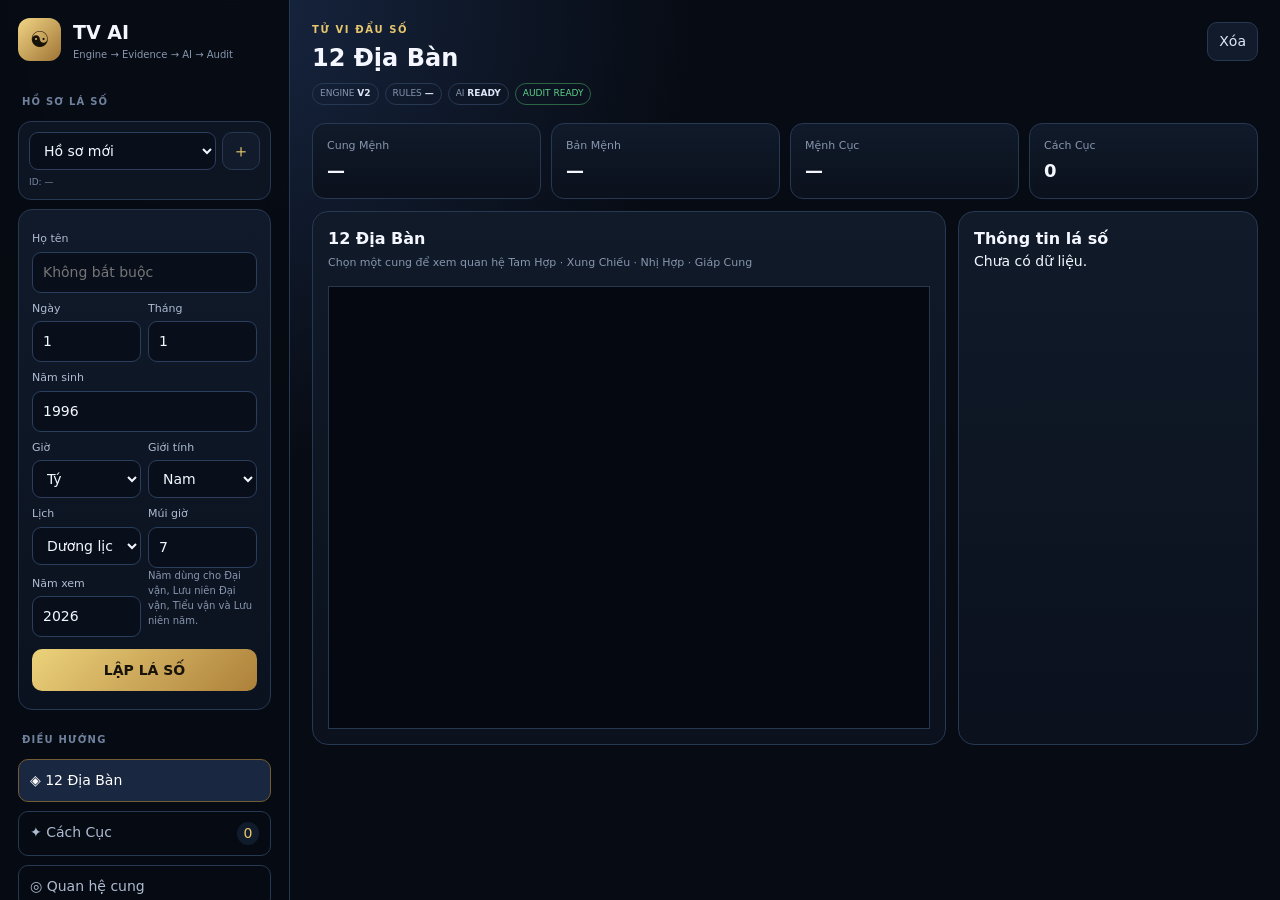
==== web/index.html @ 684bfff5 "Add files via upload" ====
<!doctype html>
<html lang="vi">
<head>
<meta charset="utf-8">
<meta name="viewport" content="width=device-width,initial-scale=1,viewport-fit=cover">
<meta name="theme-color" content="#0a1020">
<title>TV AI · Tử Vi Đẩu Số</title>
<link rel="stylesheet" href="/web/style.css">
<link rel="stylesheet" href="/web/van10.css">
</head>
<body>
<div class="app">
  <aside class="sidebar">
    <div class="brand"><div class="brand-mark">☯</div><div><b>TV AI</b><span>Engine → Evidence → AI → Audit</span></div></div>
    <div class="side-title">HỒ SƠ LÁ SỐ</div>
    <div class="profile-manager card-mini"><div class="profile-row"><select id="profileSelect"><option value="">Hồ sơ mới</option></select><button class="icon-btn" id="newProfileBtn" title="Hồ sơ mới">＋</button></div><div class="profile-id" id="profileId">ID: —</div></div>
    <div class="profile-box"><label>Họ tên</label><input id="name" placeholder="Không bắt buộc"><div class="two"><div><label>Ngày</label><input id="day" type="number" value="1" min="1" max="31"></div><div><label>Tháng</label><input id="month" type="number" value="1" min="1" max="12"></div></div><label>Năm sinh</label><input id="year" type="number" value="1996" min="1800" max="2200"><div class="two"><div><label>Giờ</label><select id="hour"><option>Tý</option><option>Sửu</option><option>Dần</option><option>Mão</option><option>Thìn</option><option>Tỵ</option><option>Ngọ</option><option>Mùi</option><option>Thân</option><option>Dậu</option><option>Tuất</option><option>Hợi</option></select></div><div><label>Giới tính</label><select id="gender"><option>Nam</option><option>Nữ</option></select></div></div><div class="two"><div><label>Lịch</label><select id="calendar"><option value="true">Dương lịch</option><option value="false">Âm lịch</option></select></div><div><label>Múi giờ</label><input id="tz" type="number" value="7"></div></div><div class="two"><div><label>Năm xem</label><input id="viewYear" type="number" min="1800" max="2200" step="1"></div><div class="view-year-help">Năm dùng cho Đại vận, Lưu niên Đại vận, Tiểu vận và Lưu niên năm.</div></div><button class="primary" id="calcBtn">LẬP LÁ SỐ</button><div id="status" class="status"></div></div>
    <div class="side-title">ĐIỀU HƯỚNG</div>
    <button class="nav active" data-view="chart">◈ 12 Địa Bàn</button><button class="nav" data-view="cach">✦ Cách Cục <span id="cachBadge">0</span></button><button class="nav" data-view="relations">◎ Quan hệ cung</button><button class="nav" data-view="ai">✎ AI luận giải</button><button class="nav" data-view="audit">✓ AI Evidence / Audit</button><button class="nav" data-view="data">⌘ Dữ liệu</button><div class="side-foot"><span class="dot"></span> Engine online</div>
  </aside>
  <main class="main">
    <header class="topbar"><div><div class="eyebrow">TỬ VI ĐẨU SỐ</div><h1 id="pageTitle">12 Địa Bàn</h1><div class="engine-strip"><span>ENGINE <b>V2</b></span><span>RULES <b id="ruleCount">—</b></span><span>AI <b>READY</b></span><span id="auditStatus" class="ok">AUDIT READY</span></div></div><div class="top-actions"><button class="ghost" id="resetBtn">Xóa</button></div></header>
    <section id="view-chart" class="view active"><div class="stats"><div><span>Cung Mệnh</span><b id="sMenh">—</b></div><div><span>Bản Mệnh</span><b id="sBanMenh">—</b></div><div><span>Mệnh Cục</span><b id="sCuc">—</b></div><div><span>Cách Cục</span><b id="sCach">0</b></div></div><div class="workspace"><section class="card chart-card"><div class="card-head"><div><h2>12 Địa Bàn</h2><span>Chọn một cung để xem quan hệ Tam Hợp · Xung Chiếu · Nhị Hợp · Giáp Cung</span></div></div><div id="board" class="board"></div><div id="detail" class="detail hidden" aria-hidden="true"></div></section><aside class="card summary-card"><h2>Thông tin lá số</h2><div id="summary">Chưa có dữ liệu.</div></aside></div><div id="van10Panel"></div></section>
    <section id="view-cach" class="view"><div class="card"><div class="card-head"><div><h2>Cách Cục xác nhận từ Engine</h2><span>Không tự sinh tên Cách Cục ngoài rule engine</span></div><strong id="cachCount">0</strong></div><div id="cachList" class="cach-list"><div class="empty">Chưa có Cách Cục được xác định.</div></div></div></section>
    <section id="view-relations" class="view"><div class="card"><div class="card-head"><div><h2>Quan hệ cung</h2><span id="relationSubtitle">Chọn một cung trên 12 Địa Bàn</span></div></div><div id="relationPanel" class="relation-grid"><div class="empty">Chọn một cung để xem quan hệ.</div></div></div></section>
    <section id="view-ai" class="view"><div class="ai-layout"><section class="card chat-card"><div class="chat-head"><div><h2>AI luận giải</h2><span>Luận theo dữ liệu Engine authoritative</span></div><button class="ghost small" id="tocBtn">Mục lục</button></div><div class="chat" id="chat"><div class="assistant msg-bubble"><small>AI Tử Vi</small>Hãy lập lá số rồi đặt câu hỏi.</div></div><div class="composer"><textarea id="question" placeholder="Nhập câu hỏi... Enter để gửi, Shift + Enter để xuống dòng"></textarea><button class="primary" id="askBtn">Gửi</button></div></section><aside class="card context-card"><h2>Dữ liệu AI</h2><div id="aiInfo">Chưa có lá số.</div><div id="aiSources" class="sources"></div></aside></div></section>
    <section id="view-audit" class="view"><div class="audit-grid"><section class="card"><div class="card-head"><div><h2>AI Evidence / Audit</h2><span>Kiểm tra dữ liệu Engine, Rule ID, evidence và tên Cách Cục</span></div><button class="ghost small" id="runAuditBtn">Chạy Audit</button></div><div id="auditResult" class="audit-result"><div class="empty">Lập lá số rồi bấm “Chạy Audit”.</div></div></section><aside class="card"><h2>Nguyên tắc</h2><div class="rule-list"><div>✓ Chỉ Cách Cục có evidence từ Engine mới được gọi tên.</div><div>✓ Rule ID phải truy được.</div><div>✓ Không tự suy ra Tam Hợp/Xung/Nhị Hợp/Giáp Cung.</div><div>✓ Audit phải chỉ ra rõ field nào có dữ liệu và field nào thiếu.</div></div></aside></div></section>
    <section id="view-data" class="view"><div class="card"><div class="card-head"><h2>Dữ liệu engine</h2></div><pre id="jsonBox">Chưa có dữ liệu.</pre></div></section>
  </main>
</div>
<script src="/web/app.js" defer></script>
<script src="/web/van10.js" defer></script>
<script src="/web/audit-ui.js" defer></script>
</body>
</html>
---- web/style.css ----
:root{--bg:#070b13;--panel:#0f1725;--panel2:#111d2f;--line:#273852;--text:#f4f7ff;--muted:#8796af;--gold:#e7c66e;--blue:#5aa9ff;--green:#5ed28a;--danger:#ff6b6b;--radius:16px}*{box-sizing:border-box}html,body{margin:0;min-height:100%;background:radial-gradient(circle at 18% 0,#172641 0,#070b13 34%),#070b13;color:var(--text);font:14px/1.5 Inter,system-ui,-apple-system,BlinkMacSystemFont,"Segoe UI",sans-serif}button,input,select,textarea{font:inherit}.app{min-height:100vh;display:grid;grid-template-columns:290px minmax(0,1fr)}.sidebar{position:sticky;top:0;height:100vh;overflow:auto;padding:18px;border-right:1px solid var(--line);background:rgba(7,11,19,.94);backdrop-filter:blur(14px);display:flex;flex-direction:column;gap:9px}.brand{display:flex;gap:12px;align-items:center;padding-bottom:10px}.brand-mark{width:43px;height:43px;border-radius:12px;display:grid;place-items:center;background:linear-gradient(135deg,#f1d585,#9f7435);color:#171208;font-size:22px;font-weight:900}.brand b{display:block;font-size:19px}.brand span{display:block;color:var(--muted);font-size:10px}.side-title{margin:13px 4px 3px;color:#6f819d;font-size:10px;font-weight:800;letter-spacing:.12em}.card-mini{padding:10px;border:1px solid var(--line);border-radius:13px;background:#0d1522}.profile-row{display:grid;grid-template-columns:1fr 38px;gap:6px}.profile-row select{min-width:0}.profile-id{margin-top:6px;color:#778aa6;font-size:9px;white-space:nowrap;overflow:hidden;text-overflow:ellipsis}.profile-box{padding:13px;border:1px solid var(--line);border-radius:14px;background:linear-gradient(180deg,#101a2a,#0b121f)}label{display:block;color:#aebbd0;font-size:11px;margin:8px 0 4px}.profile-box input,.profile-box select,.composer textarea,.profile-row select{width:100%;padding:9px 10px;background:#080f1b;border:1px solid #2b3e5e;color:var(--text);border-radius:9px;outline:none}.two{display:grid;grid-template-columns:1fr 1fr;gap:7px}.primary,.ghost,.nav,.icon-btn{border-radius:10px;border:1px solid var(--line);cursor:pointer}.primary{margin-top:12px;width:100%;min-height:42px;border:0;background:linear-gradient(135deg,#ecd27b,#ad803a);color:#17120a;font-weight:900}.primary:disabled{opacity:.6;cursor:wait}.ghost{padding:8px 11px;background:#111b2b;color:#dfe7f6}.ghost.small{padding:6px 9px;font-size:11px}.icon-btn{background:#111b2b;color:var(--gold);font-size:18px}.nav{padding:10px 11px;text-align:left;background:transparent;color:#aebbd0}.nav:hover{background:#101a2a}.nav.active{background:#1a2740;color:#fff;border-color:#715c33}.nav span{float:right;min-width:22px;padding:1px 6px;border-radius:999px;background:#101b2c;color:var(--gold);text-align:center}.side-foot{margin-top:auto;color:#8b9bb4;font-size:11px}.dot{display:inline-block;width:7px;height:7px;border-radius:50%;background:var(--green);margin-right:6px}.main{padding:22px;max-width:1700px;width:100%;margin:0 auto}.topbar{display:flex;justify-content:space-between;align-items:flex-start;gap:12px;margin-bottom:18px}.eyebrow{font-size:10px;color:var(--gold);font-weight:900;letter-spacing:.16em}.topbar h1{margin:3px 0 0;font-size:24px}.engine-strip{display:flex;gap:6px;flex-wrap:wrap;margin-top:7px}.engine-strip span{padding:3px 7px;border:1px solid var(--line);border-radius:999px;color:var(--muted);font-size:9px}.engine-strip b{color:#dce6f7}.engine-strip .ok{color:var(--green);border-color:#2b6543}.view{display:none}.view.active{display:block}.stats{display:grid;grid-template-columns:repeat(4,1fr);gap:10px;margin-bottom:12px}.stats>div{padding:14px;border:1px solid var(--line);border-radius:13px;background:linear-gradient(180deg,#101a2a,#0b111c)}.stats span{display:block;color:var(--muted);font-size:11px}.stats b{display:block;margin-top:3px;font-size:18px}.workspace{display:grid;grid-template-columns:minmax(0,1fr) 300px;gap:12px}.card{background:linear-gradient(180deg,#101a29,#0b111d);border:1px solid var(--line);border-radius:16px;padding:15px}.card-head{display:flex;justify-content:space-between;gap:12px;align-items:center}.card-head h2,.card h2{margin:0;font-size:16px}.card-head span{color:var(--muted);font-size:11px}.card-head>strong{font-size:22px;color:var(--gold)}.board{display:grid;grid-template-columns:repeat(4,minmax(84px,1fr));grid-template-rows:repeat(4,minmax(108px,auto));gap:3px;margin-top:14px;background:#050811;border:1px solid #263750}.palace{appearance:none;color:inherit;text-align:left;width:100%;padding:7px;background:linear-gradient(180deg,#132034,#0d1523);border:1px solid #365173;min-width:0;cursor:pointer}.palace:hover{filter:brightness(1.08)}.palace.menh{border-color:#b18a43;box-shadow:inset 0 0 0 1px #6d562e}.phead{display:flex;justify-content:space-between;gap:5px}.pname{font-size:11px;font-weight:900}.pname small{display:block;color:var(--gold);font-size:7px}.branch{color:#f4d996;font-size:9px}.meta{color:#7f91aa;font-size:8px;white-space:nowrap;overflow:hidden;text-overflow:ellipsis}.chips{display:flex;flex-wrap:wrap;gap:2px;margin-top:5px}.chip{font-size:7px;padding:2px 4px;border-radius:999px;background:#182842;border:1px solid #2f496d}.chip.nh-moc{color:#59d77f;border-color:#347946}.chip.nh-hoa{color:#ff7171;border-color:#9e4040}.chip.nh-tho{color:#e8c76d;border-color:#8c713e}.chip.nh-kim{color:#eef3f9;border-color:#748197}.chip.nh-thuy{color:#62adff;border-color:#356fa7}.summary-card{min-height:220px}.summary-row{display:flex;justify-content:space-between;gap:12px;padding:9px 0;border-bottom:1px solid #1e2c41}.summary-row span{color:var(--muted)}.summary-row b{text-align:right;max-width:65%}.detail{margin-top:12px;padding:13px;border:1px solid var(--line);border-radius:12px;background:#08101b}.hidden{display:none}.relation-grid{display:grid;grid-template-columns:repeat(4,minmax(0,1fr));gap:10px;margin-top:12px}.relation-card{padding:12px;border:1px solid var(--line);border-radius:12px;background:#0a121f}.relation-card h3{margin:0 0 6px;font-size:13px;color:var(--gold)}.relation-card .relation-name{font-weight:900}.relation-card .relation-meta{font-size:10px;color:var(--muted);margin-top:5px}.cach-list{display:grid;gap:10px;margin-top:12px}.cach-item{padding:14px;border:1px solid var(--line);border-radius:12px;background:#09111d}.cach-item h3{margin:0 0 7px;color:#f4d996;font-size:15px}.cach-meta{display:flex;gap:6px;flex-wrap:wrap;margin:6px 0}.tag{padding:2px 8px;border:1px solid var(--line);border-radius:999px;color:var(--muted);font-size:10px}.evidence{margin-top:9px;color:#c8d3e6;font-size:11px}.evidence-grid{display:grid;gap:4px;margin-top:6px}.evidence-row{padding:6px 8px;border:1px solid #243650;border-radius:8px;background:#0b1422;color:#b9c8dc}.rule-id{font-family:ui-monospace,SFMono-Regular,Consolas,monospace;color:var(--blue);font-size:10px}.empty{padding:14px;border:1px dashed var(--line);border-radius:10px;color:var(--muted)}.ai-layout{display:grid;grid-template-columns:minmax(0,1fr) 310px;gap:12px}.chat-card{display:grid;grid-template-rows:auto minmax(0,1fr) auto;min-height:760px}.chat-head{display:flex;justify-content:space-between;align-items:center;gap:8px}.chat{height:min(62vh,650px);overflow:auto;padding:12px;margin-top:10px;border:1px solid #1f2e44;border-radius:12px;background:#070e18}.msg-bubble{max-width:90%;padding:11px 13px;border-radius:13px;background:#142239;margin-bottom:10px;white-space:pre-wrap;word-break:break-word}.msg-bubble.user{margin-left:auto;background:#233c62}.msg-bubble.assistant{background:#121f33}.msg-bubble small{display:block;color:#9eb0ca;font-weight:800;margin-bottom:5px}.composer{display:grid;grid-template-columns:1fr 90px;gap:8px;align-items:end;margin-top:10px}.composer textarea{min-height:82px;resize:vertical}.composer .primary{width:90px;margin:0}.context-card .summary-row{font-size:11px}.sources{margin-top:10px}.source-chip{display:inline-block;margin:3px 3px 0 0;padding:3px 7px;border:1px solid var(--line);border-radius:999px;font-size:9px;color:var(--muted)}.toc{display:none;margin-bottom:8px;padding:10px;border:1px solid var(--line);border-radius:10px;background:#0a1220}.toc.show{display:block}.toc button{display:block;width:100%;padding:6px 7px;background:none;border:0;color:#bcc9da;text-align:left;cursor:pointer}.audit-grid{display:grid;grid-template-columns:minmax(0,1fr) 290px;gap:12px}.audit-result{margin-top:12px}.audit-ok,.audit-warn{padding:12px;border-radius:10px;border:1px solid}.audit-ok{border-color:#2b6543;background:#0b1b14;color:#b9f2ce}.audit-warn{border-color:#7a3a3a;background:#1b0e0e;color:#ffc0c0}.rule-list{display:grid;gap:10px;color:#aebbd0;font-size:11px}.rule-list div{padding:9px;border-bottom:1px solid #1e2c41}pre{margin:12px 0 0;max-height:72vh;overflow:auto;white-space:pre-wrap;word-break:break-word;background:#060b13;padding:13px;border:1px solid var(--line);border-radius:10px;color:#d9e3f2;font-size:11px}.stream-cursor{display:inline-block;width:7px;height:14px;background:var(--gold);vertical-align:-2px;margin-left:2px;animation:blink .8s infinite}@keyframes blink{50%{opacity:0}}@media(max-width:1100px){.app{grid-template-columns:240px minmax(0,1fr)}.workspace,.ai-layout,.audit-grid{grid-template-columns:1fr}.summary-card,.context-card{display:none}.relation-grid{grid-template-columns:repeat(2,1fr)}}@media(max-width:720px){.app{display:block}.sidebar{position:relative;height:auto;border-right:0;border-bottom:1px solid var(--line)}.main{padding:12px}.stats{grid-template-columns:repeat(2,1fr)}.board{grid-template-columns:repeat(4,minmax(62px,1fr));grid-template-rows:repeat(4,minmax(84px,auto))}.pname{font-size:8px}.chip{font-size:6px}.topbar h1{font-size:19px}.relation-grid{grid-template-columns:1fr}.chat-card{min-height:600px}.chat{height:470px}.composer{grid-template-columns:1fr 70px}}
---- web/van10.css ----
.van10-card{margin-top:12px}.van10-note{margin:9px 0;padding:9px 11px;border:1px solid var(--line);border-radius:10px;background:#09111e;color:var(--muted);font-size:11px}.van10-wrap{overflow:auto}.van10{width:100%;border-collapse:collapse;min-width:980px}.van10 th,.van10 td{padding:8px 9px;border:1px solid var(--line);text-align:left;vertical-align:top}.van10 th{background:#172238;color:#f4d996;font-size:11px}.van10 td{background:#0b111d;color:#dfe7f6;font-size:11px}.van10 tr.is-viewing td{background:#211b11;border-color:#876e3d}.van10 .year-pick{border:1px solid #8a7040;background:#172238;color:#f4d996;border-radius:7px;padding:4px 8px;cursor:pointer;font-weight:800}.van10 .year-pick:hover{background:#211b11}.van10 .muted{display:block;color:var(--muted);font-size:9px;margin-top:2px}.view-year-help{display:flex;align-items:end;padding-bottom:9px;color:var(--muted);font-size:10px}.status{margin-top:5px;color:var(--muted);font-size:10px}
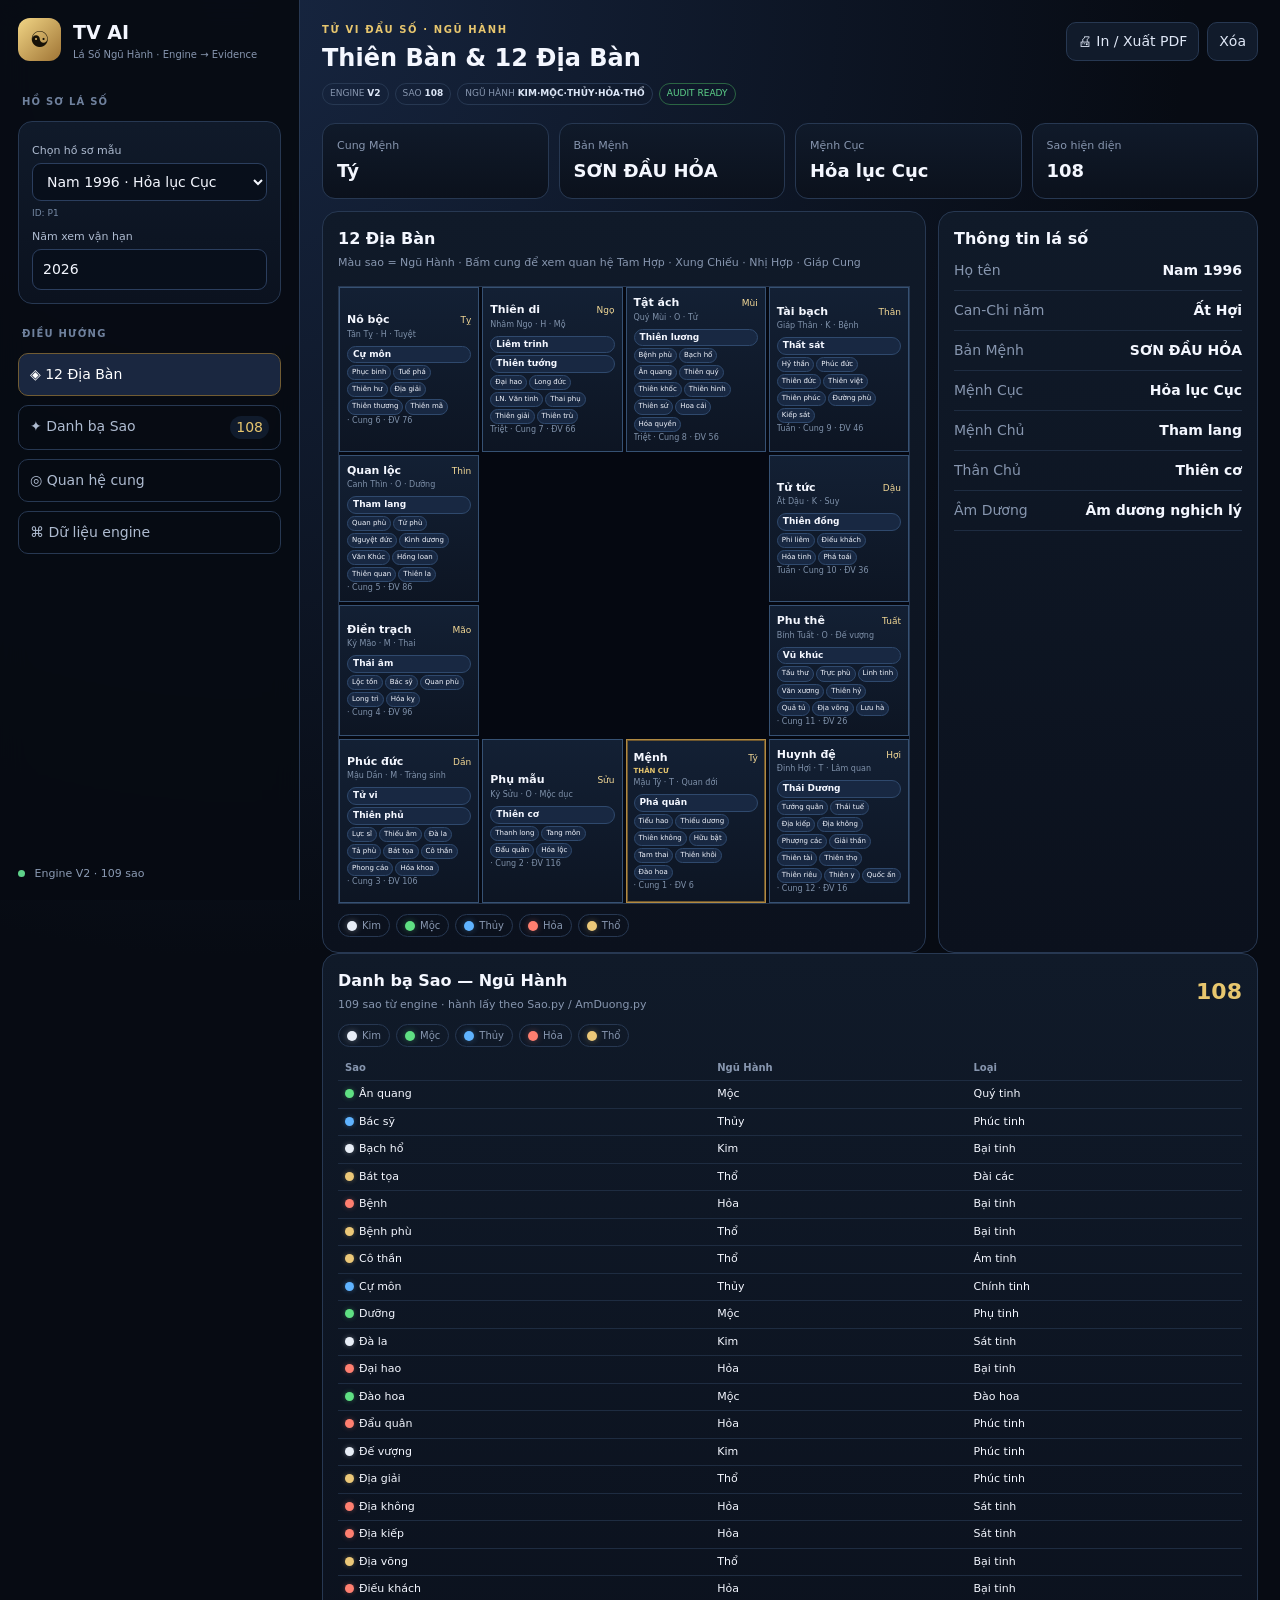
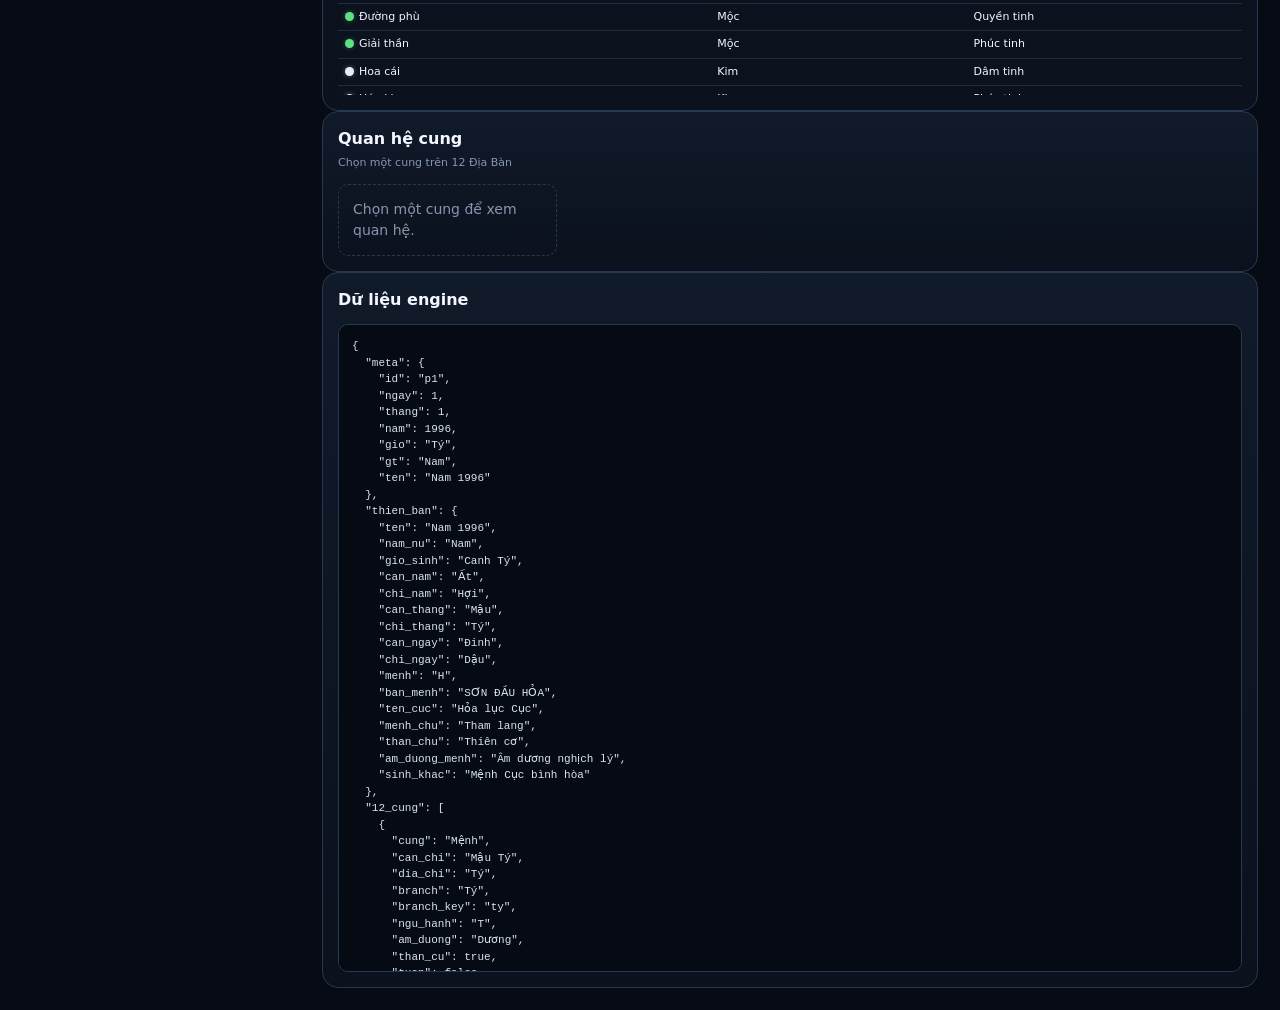
==== commit 9455ea4c: "Add files via upload" ====
--- a/web/index.html
+++ b/web/index.html
@@ -4,32 +4,374 @@
 <meta charset="utf-8">
 <meta name="viewport" content="width=device-width,initial-scale=1,viewport-fit=cover">
 <meta name="theme-color" content="#0a1020">
-<title>TV AI · Tử Vi Đẩu Số</title>
-<link rel="stylesheet" href="/web/style.css">
-<link rel="stylesheet" href="/web/van10.css">
+<title>TV AI · Tử Vi Đẩu Số — Lá Số Ngũ Hành</title>
+<style>
+:root{
+  --bg:#070b13;--panel:#0f1725;--panel2:#111d2f;--line:#273852;--text:#f4f7ff;
+  --muted:#8796af;--gold:#e7c66e;--blue:#5aa9ff;--green:#5ed28a;--danger:#ff6b6b;--radius:16px;
+}
+*{box-sizing:border-box}
+html,body{margin:0;min-height:100%;background:radial-gradient(circle at 18% 0,#172641 0,#070b13 34%),#070b13;color:var(--text);font:14px/1.5 Inter,system-ui,-apple-system,BlinkMacSystemFont,"Segoe UI",sans-serif}
+button,input,select,textarea{font:inherit}
+.app{min-height:100vh;display:grid;grid-template-columns:300px minmax(0,1fr)}
+.sidebar{position:sticky;top:0;height:100vh;overflow:auto;padding:18px;border-right:1px solid var(--line);background:rgba(7,11,19,.94);backdrop-filter:blur(14px);display:flex;flex-direction:column;gap:9px}
+.brand{display:flex;gap:12px;align-items:center;padding-bottom:10px}
+.brand-mark{width:43px;height:43px;border-radius:12px;display:grid;place-items:center;background:linear-gradient(135deg,#f1d585,#9f7435);color:#171208;font-size:22px;font-weight:900}
+.brand b{display:block;font-size:19px}.brand span{display:block;color:var(--muted);font-size:10px}
+.side-title{margin:13px 4px 3px;color:#6f819d;font-size:10px;font-weight:800;letter-spacing:.12em}
+.card-mini{padding:10px;border:1px solid var(--line);border-radius:13px;background:#0d1522}
+.profile-row{display:grid;grid-template-columns:1fr 38px;gap:6px}
+.profile-row select{min-width:0}
+.profile-id{margin-top:6px;color:#778aa6;font-size:9px;white-space:nowrap;overflow:hidden;text-overflow:ellipsis}
+.profile-box{padding:13px;border:1px solid var(--line);border-radius:14px;background:linear-gradient(180deg,#101a2a,#0b121f)}
+label{display:block;color:#aebbd0;font-size:11px;margin:8px 0 4px}
+.profile-box input,.profile-box select,.composer textarea,.profile-row select{width:100%;padding:9px 10px;background:#080f1b;border:1px solid #2b3e5e;color:var(--text);border-radius:9px;outline:none}
+.two{display:grid;grid-template-columns:1fr 1fr;gap:7px}
+.primary,.ghost,.nav,.icon-btn{border-radius:10px;border:1px solid var(--line);cursor:pointer}
+.primary{margin-top:12px;width:100%;min-height:42px;border:0;background:linear-gradient(135deg,#ecd27b,#ad803a);color:#17120a;font-weight:900}
+.primary:disabled{opacity:.6;cursor:wait}
+.ghost{padding:8px 11px;background:#111b2b;color:#dfe7f6}
+.ghost.small{padding:6px 9px;font-size:11px}
+.icon-btn{background:#111b2b;color:var(--gold);font-size:18px}
+.nav{padding:10px 11px;text-align:left;background:transparent;color:#aebbd0}
+.nav:hover{background:#101a2a}
+.nav.active{background:#1a2740;color:#fff;border-color:#715c33}
+.nav span{float:right;min-width:22px;padding:1px 6px;border-radius:999px;background:#101b2c;color:var(--gold);text-align:center}
+.side-foot{margin-top:auto;color:#8b9bb4;font-size:11px}
+.dot{display:inline-block;width:7px;height:7px;border-radius:50%;background:var(--green);margin-right:6px}
+.main{padding:22px;max-width:1700px;width:100%;margin:0 auto}
+.topbar{display:flex;justify-content:space-between;align-items:flex-start;gap:12px;margin-bottom:18px}
+.eyebrow{font-size:10px;color:var(--gold);font-weight:900;letter-spacing:.16em}
+.topbar h1{margin:3px 0 0;font-size:24px}
+.engine-strip{display:flex;gap:6px;flex-wrap:wrap;margin-top:7px}
+.engine-strip span{padding:3px 7px;border:1px solid var(--line);border-radius:999px;color:var(--muted);font-size:9px}
+.engine-strip b{color:#dce6f7}
+.engine-strip .ok{color:var(--green);border-color:#2b6543}
+.stats{display:grid;grid-template-columns:repeat(4,1fr);gap:10px;margin-bottom:12px}
+.stats>div{padding:14px;border:1px solid var(--line);border-radius:13px;background:linear-gradient(180deg,#101a2a,#0b111c)}
+.stats span{display:block;color:var(--muted);font-size:11px}
+.stats b{display:block;margin-top:3px;font-size:18px}
+.workspace{display:grid;grid-template-columns:minmax(0,1fr) 320px;gap:12px}
+.card{background:linear-gradient(180deg,#101a29,#0b111d);border:1px solid var(--line);border-radius:16px;padding:15px}
+.card-head{display:flex;justify-content:space-between;gap:12px;align-items:center}
+.card-head h2,.card h2{margin:0;font-size:16px}
+.card-head span{color:var(--muted);font-size:11px}
+.card-head>strong{font-size:22px;color:var(--gold)}
+.board{display:grid;grid-template-columns:repeat(4,minmax(88px,1fr));grid-template-rows:repeat(4,minmax(118px,auto));gap:3px;margin-top:14px;background:#050811;border:1px solid #263750}
+.palace{appearance:none;color:inherit;text-align:left;width:100%;padding:7px;background:linear-gradient(180deg,#132034,#0d1523);border:1px solid #365173;min-width:0;cursor:pointer;position:relative;transition:filter .15s,box-shadow .15s}
+.palace:hover{filter:brightness(1.1)}
+.palace.menh{border-color:#b18a43;box-shadow:inset 0 0 0 1px #6d562e}
+.palace.selected{outline:2px solid var(--gold);z-index:2}
+.palace.triple{background:linear-gradient(180deg,#1b2b46,#12203a);box-shadow:inset 0 0 0 1px #3c5a8c}
+.palace.xung{background:linear-gradient(180deg,#3a1c1c,#241111);box-shadow:inset 0 0 0 1px #8c3c3c}
+.palace.nhi{background:linear-gradient(180deg,#1e3a2c,#12241a);box-shadow:inset 0 0 0 1px #3c8c5c}
+.palace.giap{background:linear-gradient(180deg,#3a2c1c,#241a11);box-shadow:inset 0 0 0 1px #8c6c3c}
+.phead{display:flex;justify-content:space-between;gap:5px;align-items:baseline}
+.pname{font-size:11px;font-weight:900}
+.pname small{display:block;color:var(--gold);font-size:7px}
+.branch{color:#f4d996;font-size:9px}
+.meta{color:#7f91aa;font-size:8px;white-space:nowrap;overflow:hidden;text-overflow:ellipsis}
+.chips{display:flex;flex-wrap:wrap;gap:2px;margin-top:5px}
+.chip{font-size:7px;padding:2px 4px;border-radius:999px;background:#182842;border:1px solid #2f496d;line-height:1.3}
+.chip.main{font-size:9px;font-weight:800;padding:2px 5px}
+.chip.nh-kim{color:#e8eef7;border-color:#93a5c0;background:rgba(232,238,247,.10)}
+.chip.nh-moc{color:#5fe083;border-color:#2f9a52;background:rgba(95,224,131,.10)}
+.chip.nh-thuy{color:#5fb3ff;border-color:#2f74c0;background:rgba(95,179,255,.10)}
+.chip.nh-hoa{color:#ff7f70;border-color:#c03a30;background:rgba(255,127,112,.10)}
+.chip.nh-tho{color:#ecc878;border-color:#a58338;background:rgba(236,200,120,.10)}
+.chip.nh-unknown{color:#9aa7bd;border-color:#3a4a66;background:rgba(154,167,189,.08)}
+.summary-card{min-height:220px}
+.summary-row{display:flex;justify-content:space-between;gap:12px;padding:9px 0;border-bottom:1px solid #1e2c41}
+.summary-row span{color:var(--muted)}
+.summary-row b{text-align:right;max-width:65%}
+.detail{margin-top:12px;padding:13px;border:1px solid var(--line);border-radius:12px;background:#08101b}
+.hidden{display:none}
+.legend{display:flex;flex-wrap:wrap;gap:6px;margin-top:10px}
+.legend .lg{display:inline-flex;align-items:center;gap:5px;font-size:10px;color:var(--muted);padding:3px 8px;border:1px solid var(--line);border-radius:999px}
+.legend .sw{width:10px;height:10px;border-radius:50%;display:inline-block}
+.relation-grid{display:grid;grid-template-columns:repeat(4,minmax(0,1fr));gap:10px;margin-top:12px}
+.relation-card{padding:12px;border:1px solid var(--line);border-radius:12px;background:#0a121f}
+.relation-card h3{margin:0 0 6px;font-size:13px;color:var(--gold)}
+.relation-card .relation-name{font-weight:900}
+.relation-card .relation-meta{font-size:10px;color:var(--muted);margin-top:5px}
+.empty{padding:14px;border:1px dashed var(--line);border-radius:10px;color:var(--muted)}
+.star-table{width:100%;border-collapse:collapse;margin-top:8px;font-size:11px}
+.star-table th,.star-table td{padding:5px 7px;border-bottom:1px solid #1e2c41;text-align:left}
+.star-table th{color:var(--muted);font-size:10px;font-weight:700}
+.star-table .sw{width:9px;height:9px;border-radius:50%;display:inline-block;vertical-align:-1px;margin-right:5px}
+pre{margin:12px 0 0;max-height:72vh;overflow:auto;white-space:pre-wrap;word-break:break-word;background:#060b13;padding:13px;border:1px solid var(--line);border-radius:10px;color:#d9e3f2;font-size:11px}
+.toolbar{display:flex;gap:8px;flex-wrap:wrap;margin-bottom:10px}
+@media(max-width:1100px){.app{grid-template-columns:240px minmax(0,1fr)}.workspace{grid-template-columns:1fr}.summary-card{display:none}.relation-grid{grid-template-columns:repeat(2,1fr)}}
+@media(max-width:720px){.app{display:block}.sidebar{position:relative;height:auto;border-right:0;border-bottom:1px solid var(--line)}.main{padding:12px}.stats{grid-template-columns:repeat(2,1fr)}.board{grid-template-columns:repeat(4,minmax(64px,1fr));grid-template-rows:repeat(4,minmax(92px,auto))}.pname{font-size:8px}.chip{font-size:6px}.chip.main{font-size:8px}.topbar h1{font-size:19px}.relation-grid{grid-template-columns:1fr}}
+@media print{
+  .sidebar,.toolbar,.top-actions,.engine-strip,.stats{display:none!important}
+  .app{display:block}
+  .main{padding:0}
+  body{background:#fff;color:#111}
+  .card,.palace{background:#fff;border-color:#999;color:#111}
+  .palace.menh{border-color:#b18a43}
+  .board{background:#fff;border-color:#999}
+  .chip{background:#eee;border-color:#999}
+  .chip.nh-kim{color:#333}.chip.nh-moc{color:#1a7a33}.chip.nh-thuy{color:#1a5f9e}.chip.nh-hoa{color:#b03020}.chip.nh-tho{color:#8a6a1e}
+  .pname,.branch{color:#111}
+  .meta{color:#555}
+  .summary-row b,.summary-row span{color:#333}
+}
+</style>
 </head>
 <body>
 <div class="app">
   <aside class="sidebar">
-    <div class="brand"><div class="brand-mark">☯</div><div><b>TV AI</b><span>Engine → Evidence → AI → Audit</span></div></div>
+    <div class="brand"><div class="brand-mark">☯</div><div><b>TV AI</b><span>Lá Số Ngũ Hành · Engine → Evidence</span></div></div>
     <div class="side-title">HỒ SƠ LÁ SỐ</div>
-    <div class="profile-manager card-mini"><div class="profile-row"><select id="profileSelect"><option value="">Hồ sơ mới</option></select><button class="icon-btn" id="newProfileBtn" title="Hồ sơ mới">＋</button></div><div class="profile-id" id="profileId">ID: —</div></div>
-    <div class="profile-box"><label>Họ tên</label><input id="name" placeholder="Không bắt buộc"><div class="two"><div><label>Ngày</label><input id="day" type="number" value="1" min="1" max="31"></div><div><label>Tháng</label><input id="month" type="number" value="1" min="1" max="12"></div></div><label>Năm sinh</label><input id="year" type="number" value="1996" min="1800" max="2200"><div class="two"><div><label>Giờ</label><select id="hour"><option>Tý</option><option>Sửu</option><option>Dần</option><option>Mão</option><option>Thìn</option><option>Tỵ</option><option>Ngọ</option><option>Mùi</option><option>Thân</option><option>Dậu</option><option>Tuất</option><option>Hợi</option></select></div><div><label>Giới tính</label><select id="gender"><option>Nam</option><option>Nữ</option></select></div></div><div class="two"><div><label>Lịch</label><select id="calendar"><option value="true">Dương lịch</option><option value="false">Âm lịch</option></select></div><div><label>Múi giờ</label><input id="tz" type="number" value="7"></div></div><div class="two"><div><label>Năm xem</label><input id="viewYear" type="number" min="1800" max="2200" step="1"></div><div class="view-year-help">Năm dùng cho Đại vận, Lưu niên Đại vận, Tiểu vận và Lưu niên năm.</div></div><button class="primary" id="calcBtn">LẬP LÁ SỐ</button><div id="status" class="status"></div></div>
+    <div class="profile-box">
+      <label>Chọn hồ sơ mẫu</label>
+      <select id="profileSelect"></select>
+      <div class="profile-id" id="profileId">ID: —</div>
+      <label>Năm xem vận hạn</label>
+      <input id="viewYear" type="number" min="1800" max="2200" step="1">
+    </div>
     <div class="side-title">ĐIỀU HƯỚNG</div>
-    <button class="nav active" data-view="chart">◈ 12 Địa Bàn</button><button class="nav" data-view="cach">✦ Cách Cục <span id="cachBadge">0</span></button><button class="nav" data-view="relations">◎ Quan hệ cung</button><button class="nav" data-view="ai">✎ AI luận giải</button><button class="nav" data-view="audit">✓ AI Evidence / Audit</button><button class="nav" data-view="data">⌘ Dữ liệu</button><div class="side-foot"><span class="dot"></span> Engine online</div>
+    <button class="nav active" data-view="chart">◈ 12 Địa Bàn</button>
+    <button class="nav" data-view="stars">✦ Danh bạ Sao <span id="starBadge">0</span></button>
+    <button class="nav" data-view="relations">◎ Quan hệ cung</button>
+    <button class="nav" data-view="data">⌘ Dữ liệu engine</button>
+    <div class="side-foot"><span class="dot"></span> Engine V2 · 109 sao</div>
   </aside>
   <main class="main">
-    <header class="topbar"><div><div class="eyebrow">TỬ VI ĐẨU SỐ</div><h1 id="pageTitle">12 Địa Bàn</h1><div class="engine-strip"><span>ENGINE <b>V2</b></span><span>RULES <b id="ruleCount">—</b></span><span>AI <b>READY</b></span><span id="auditStatus" class="ok">AUDIT READY</span></div></div><div class="top-actions"><button class="ghost" id="resetBtn">Xóa</button></div></header>
-    <section id="view-chart" class="view active"><div class="stats"><div><span>Cung Mệnh</span><b id="sMenh">—</b></div><div><span>Bản Mệnh</span><b id="sBanMenh">—</b></div><div><span>Mệnh Cục</span><b id="sCuc">—</b></div><div><span>Cách Cục</span><b id="sCach">0</b></div></div><div class="workspace"><section class="card chart-card"><div class="card-head"><div><h2>12 Địa Bàn</h2><span>Chọn một cung để xem quan hệ Tam Hợp · Xung Chiếu · Nhị Hợp · Giáp Cung</span></div></div><div id="board" class="board"></div><div id="detail" class="detail hidden" aria-hidden="true"></div></section><aside class="card summary-card"><h2>Thông tin lá số</h2><div id="summary">Chưa có dữ liệu.</div></aside></div><div id="van10Panel"></div></section>
-    <section id="view-cach" class="view"><div class="card"><div class="card-head"><div><h2>Cách Cục xác nhận từ Engine</h2><span>Không tự sinh tên Cách Cục ngoài rule engine</span></div><strong id="cachCount">0</strong></div><div id="cachList" class="cach-list"><div class="empty">Chưa có Cách Cục được xác định.</div></div></div></section>
-    <section id="view-relations" class="view"><div class="card"><div class="card-head"><div><h2>Quan hệ cung</h2><span id="relationSubtitle">Chọn một cung trên 12 Địa Bàn</span></div></div><div id="relationPanel" class="relation-grid"><div class="empty">Chọn một cung để xem quan hệ.</div></div></div></section>
-    <section id="view-ai" class="view"><div class="ai-layout"><section class="card chat-card"><div class="chat-head"><div><h2>AI luận giải</h2><span>Luận theo dữ liệu Engine authoritative</span></div><button class="ghost small" id="tocBtn">Mục lục</button></div><div class="chat" id="chat"><div class="assistant msg-bubble"><small>AI Tử Vi</small>Hãy lập lá số rồi đặt câu hỏi.</div></div><div class="composer"><textarea id="question" placeholder="Nhập câu hỏi... Enter để gửi, Shift + Enter để xuống dòng"></textarea><button class="primary" id="askBtn">Gửi</button></div></section><aside class="card context-card"><h2>Dữ liệu AI</h2><div id="aiInfo">Chưa có lá số.</div><div id="aiSources" class="sources"></div></aside></div></section>
-    <section id="view-audit" class="view"><div class="audit-grid"><section class="card"><div class="card-head"><div><h2>AI Evidence / Audit</h2><span>Kiểm tra dữ liệu Engine, Rule ID, evidence và tên Cách Cục</span></div><button class="ghost small" id="runAuditBtn">Chạy Audit</button></div><div id="auditResult" class="audit-result"><div class="empty">Lập lá số rồi bấm “Chạy Audit”.</div></div></section><aside class="card"><h2>Nguyên tắc</h2><div class="rule-list"><div>✓ Chỉ Cách Cục có evidence từ Engine mới được gọi tên.</div><div>✓ Rule ID phải truy được.</div><div>✓ Không tự suy ra Tam Hợp/Xung/Nhị Hợp/Giáp Cung.</div><div>✓ Audit phải chỉ ra rõ field nào có dữ liệu và field nào thiếu.</div></div></aside></div></section>
-    <section id="view-data" class="view"><div class="card"><div class="card-head"><h2>Dữ liệu engine</h2></div><pre id="jsonBox">Chưa có dữ liệu.</pre></div></section>
+    <header class="topbar">
+      <div>
+        <div class="eyebrow">TỬ VI ĐẨU SỐ · NGŨ HÀNH</div>
+        <h1 id="pageTitle">12 Địa Bàn</h1>
+        <div class="engine-strip"><span>ENGINE <b>V2</b></span><span>SAO <b id="starCount">—</b></span><span>NGŨ HÀNH <b>KIM·MỘC·THỦY·HỎA·THỔ</b></span><span class="ok">AUDIT READY</span></div>
+      </div>
+      <div class="top-actions toolbar">
+        <button class="ghost" id="printBtn">🖨 In / Xuất PDF</button>
+        <button class="ghost" id="resetBtn">Xóa</button>
+      </div>
+    </header>
+
+    <section id="view-chart" class="view active">
+      <div class="stats">
+        <div><span>Cung Mệnh</span><b id="sMenh">—</b></div>
+        <div><span>Bản Mệnh</span><b id="sBanMenh">—</b></div>
+        <div><span>Mệnh Cục</span><b id="sCuc">—</b></div>
+        <div><span>Sao hiện diện</span><b id="sSao">0</b></div>
+      </div>
+      <div class="workspace">
+        <section class="card chart-card">
+          <div class="card-head">
+            <div><h2>12 Địa Bàn</h2><span>Màu sao = Ngũ Hành · Bấm cung để xem quan hệ Tam Hợp · Xung Chiếu · Nhị Hợp · Giáp Cung</span></div>
+          </div>
+          <div id="board" class="board"></div>
+          <div class="legend" id="legend"></div>
+          <div id="detail" class="detail hidden" aria-hidden="true"></div>
+        </section>
+        <aside class="card summary-card">
+          <h2>Thông tin lá số</h2>
+          <div id="summary">Chưa có dữ liệu.</div>
+        </aside>
+      </div>
+    </section>
+
+    <section id="view-stars" class="view">
+      <div class="card">
+        <div class="card-head"><div><h2>Danh bạ Sao — Ngũ Hành</h2><span>109 sao từ engine · hành lấy theo Sao.py / AmDuong.py</span></div><strong id="starBadge2">0</strong></div>
+        <div class="legend" id="legend2"></div>
+        <div style="overflow:auto;max-height:72vh"><table class="star-table" id="starTable"></table></div>
+      </div>
+    </section>
+
+    <section id="view-relations" class="view">
+      <div class="card">
+        <div class="card-head"><div><h2>Quan hệ cung</h2><span id="relationSubtitle">Chọn một cung trên 12 Địa Bàn</span></div></div>
+        <div id="relationPanel" class="relation-grid"><div class="empty">Chọn một cung để xem quan hệ.</div></div>
+      </div>
+    </section>
+
+    <section id="view-data" class="view">
+      <div class="card">
+        <div class="card-head"><h2>Dữ liệu engine</h2></div>
+        <pre id="jsonBox">Chưa có dữ liệu.</pre>
+      </div>
+    </section>
   </main>
 </div>
-<script src="/web/app.js" defer></script>
-<script src="/web/van10.js" defer></script>
-<script src="/web/audit-ui.js" defer></script>
+
+<script>
+/* ============ Dữ liệu nhúng từ engine thật ============ */
+const STAR_ELEM = {"Tử vi": "O", "Liêm trinh": "H", "Thiên đồng": "T", "Vũ khúc": "K", "Thái Dương": "H", "Thiên cơ": "M", "Thiên phủ": "O", "Thái âm": "T", "Tham lang": "T", "Cự môn": "T", "Thiên tướng": "T", "Thiên lương": "O", "Thất sát": "K", "Phá quân": "T", "Thái tuế": "H", "Thiếu dương": "H", "Tang môn": "M", "Thiếu âm": "T", "Quan phù": "H", "Tử phù": "K", "Tuế phá": "H", "Long đức": "T", "Bạch hổ": "K", "Phúc đức": "O", "Điếu khách": "H", "Trực phù": "K", "Lộc tồn": "O", "Lực sĩ": "H", "Thanh long": "T", "Tiểu hao": "H", "Tướng quân": "M", "Tấu thư": "K", "Phi liêm": "H", "Hỷ thần": "H", "Bệnh phù": "O", "Đại hao": "H", "Phục binh": "H", "Tràng sinh": "T", "Mộc dục": "T", "Quan đới": "K", "Lâm quan": "K", "Đế vượng": "K", "Suy": "T", "Bệnh": "H", "Tử": "H", "Mộ": "O", "Tuyệt": "O", "Thai": "O", "Dưỡng": "M", "Đà la": "K", "Kình dương": "K", "Địa không": "H", "Địa kiếp": "H", "Linh tinh": "H", "Hỏa tinh": "H", "Văn xương": "K", "Văn Khúc": "T", "Thiên khôi": "H", "Thiên việt": "H", "Tả phù": "O", "Hữu bật": "T", "Long trì": "T", "Phượng các": "O", "Tam thai": "O", "Bát tọa": "O", "Ân quang": "M", "Thiên quý": "O", "Thiên khốc": "T", "Thiên hư": "T", "Thiên đức": "H", "Nguyệt đức": "H", "Thiên hình": "H", "Thiên riêu": "T", "Thiên y": "T", "Quốc ấn": "O", "Đường phù": "M", "Đào hoa": "M", "Hồng loan": "T", "Thiên hỷ": "T", "Thiên giải": "H", "Địa giải": "O", "Giải thần": "M", "Thai phụ": "O", "Phong cáo": "O", "Thiên tài": "O", "Thiên thọ": "O", "Thiên thương": "O", "Thiên sứ": "T", "Thiên la": "O", "Địa võng": "O", "Hóa khoa": "K", "Hóa quyền": "H", "Hóa lộc": "M", "Hóa kỵ": "T", "Cô thần": "O", "Quả tú": "O", "Thiên mã": "H", "Phá toái": "H", "Thiên quan": "H", "Thiên phúc": "H", "Lưu hà": "T", "Thiên trù": "O", "Kiếp sát": "H", "Hoa cái": "K", "LN. Văn tinh": "H", "Đẩu quân": "H", "Thiên không": "H", "Bác sỹ": "T"};
+const STAR_LOAI = {"Tử vi": 1, "Liêm trinh": 1, "Thiên đồng": 1, "Vũ khúc": 1, "Thái Dương": 1, "Thiên cơ": 1, "Thiên phủ": 1, "Thái âm": 1, "Tham lang": 1, "Cự môn": 1, "Thiên tướng": 1, "Thiên lương": 1, "Thất sát": 1, "Phá quân": 1, "Thái tuế": 15, "Thiếu dương": 5, "Tang môn": 12, "Thiếu âm": 5, "Quan phù": 12, "Tử phù": 12, "Tuế phá": 12, "Long đức": 5, "Bạch hổ": 12, "Phúc đức": 5, "Điếu khách": 12, "Trực phù": 16, "Lộc tồn": 3, "Lực sĩ": 2, "Thanh long": 5, "Tiểu hao": 12, "Tướng quân": 4, "Tấu thư": 3, "Phi liêm": 2, "Hỷ thần": 5, "Bệnh phù": 12, "Đại hao": 12, "Phục binh": 13, "Tràng sinh": 5, "Mộc dục": 14, "Quan đới": 4, "Lâm quan": 7, "Đế vượng": 5, "Suy": 12, "Bệnh": 12, "Tử": 12, "Mộ": 2, "Tuyệt": 12, "Thai": 14, "Dưỡng": 2, "Đà la": 11, "Kình dương": 11, "Địa không": 11, "Địa kiếp": 11, "Linh tinh": 11, "Hỏa tinh": 11, "Văn xương": 6, "Văn Khúc": 6, "Thiên khôi": 6, "Thiên việt": 6, "Tả phù": 2, "Hữu bật": 2, "Long trì": 3, "Phượng các": 3, "Tam thai": 7, "Bát tọa": 7, "Ân quang": 3, "Thiên quý": 3, "Thiên khốc": 12, "Thiên hư": 12, "Thiên đức": 5, "Nguyệt đức": 5, "Thiên hình": 15, "Thiên riêu": 13, "Thiên y": 5, "Quốc ấn": 6, "Đường phù": 4, "Đào hoa": 8, "Hồng loan": 8, "Thiên hỷ": 5, "Thiên giải": 5, "Địa giải": 5, "Giải thần": 5, "Thai phụ": 6, "Phong cáo": 4, "Thiên tài": 2, "Thiên thọ": 5, "Thiên thương": 12, "Thiên sứ": 12, "Thiên la": 12, "Địa võng": 12, "Hóa khoa": 5, "Hóa quyền": 4, "Hóa lộc": 3, "Hóa kỵ": 13, "Cô thần": 13, "Quả tú": 13, "Thiên mã": 3, "Phá toái": 12, "Thiên quan": 5, "Thiên phúc": 5, "Lưu hà": 12, "Thiên trù": 5, "Kiếp sát": 11, "Hoa cái": 14, "LN. Văn tinh": 6, "Đẩu quân": 5, "Thiên không": 11, "Bác sỹ": 5};
+const ELEM_META = {"K": {"name": "Kim", "color": "#e8eef7", "bg": "rgba(232,238,247,.10)", "border": "#93a5c0", "glow": "rgba(232,238,247,.35)"}, "M": {"name": "Mộc", "color": "#5fe083", "bg": "rgba(95,224,131,.10)", "border": "#2f9a52", "glow": "rgba(95,224,131,.35)"}, "T": {"name": "Thủy", "color": "#5fb3ff", "bg": "rgba(95,179,255,.10)", "border": "#2f74c0", "glow": "rgba(95,179,255,.35)"}, "H": {"name": "Hỏa", "color": "#ff7f70", "bg": "rgba(255,127,112,.10)", "border": "#c03a30", "glow": "rgba(255,127,112,.35)"}, "O": {"name": "Thổ", "color": "#ecc878", "bg": "rgba(236,200,120,.10)", "border": "#a58338", "glow": "rgba(236,200,120,.35)"}};
+const CHARTS = {"p1": {"meta": {"id": "p1", "ngay": 1, "thang": 1, "nam": 1996, "gio": "Tý", "gt": "Nam", "ten": "Nam 1996"}, "thien_ban": {"ten": "Nam 1996", "nam_nu": "Nam", "gio_sinh": "Canh Tý", "can_nam": "Ất", "chi_nam": "Hợi", "can_thang": "Mậu", "chi_thang": "Tý", "can_ngay": "Đinh", "chi_ngay": "Dậu", "menh": "H", "ban_menh": "SƠN ÐẦU HỎA", "ten_cuc": "Hỏa lục Cục", "menh_chu": "Tham lang", "than_chu": "Thiên cơ", "am_duong_menh": "Âm dương nghịch lý", "sinh_khac": "Mệnh Cục bình hòa"}, "12_cung": [{"cung": "Mệnh", "can_chi": "Mậu Tý", "dia_chi": "Tý", "branch": "Tý", "branch_key": "ty", "ngu_hanh": "T", "am_duong": "Dương", "than_cu": true, "tuan": false, "triet": false, "dai_van": {"tuoi_bat_dau": 6}, "tieu_van": {"chi": "Tuất"}, "chinh_tinh": [{"saoID": 14, "saoTen": "Phá quân", "saoNguHanh": "T", "saoLoai": 1, "saoPhuongVi": "Bắc đẩu tinh", "saoAmDuong": -1, "vongTrangSinh": 0, "cssSao": "hanhThuy", "saoDacTinh": "M", "id": 14, "ten": "Phá quân", "loai": 1, "vong_trang_sinh": false}], "phu_tinh": [{"saoID": 30, "saoTen": "Tiểu hao", "saoNguHanh": "H", "saoLoai": 12, "saoPhuongVi": "", "saoAmDuong": "", "vongTrangSinh": 0, "cssSao": "hanhHoa", "saoDacTinh": "H", "id": 30, "ten": "Tiểu hao", "loai": 12, "vong_trang_sinh": false}, {"saoID": 16, "saoTen": "Thiếu dương", "saoNguHanh": "H", "saoLoai": 5, "saoPhuongVi": "", "saoAmDuong": "", "vongTrangSinh": 0, "cssSao": "hanhHoa", "saoDacTinh": null, "id": 16, "ten": "Thiếu dương", "loai": 5, "vong_trang_sinh": false}, {"saoID": 108, "saoTen": "Thiên không", "saoNguHanh": "H", "saoLoai": 11, "saoPhuongVi": "", "saoAmDuong": "", "vongTrangSinh": 0, "cssSao": "hanhHoa", "saoDacTinh": null, "id": 108, "ten": "Thiên không", "loai": 11, "vong_trang_sinh": false}, {"saoID": 62, "saoTen": "Hữu bật", "saoNguHanh": "T", "saoLoai": 2, "saoPhuongVi": "", "saoAmDuong": -1, "vongTrangSinh": 0, "cssSao": "hanhThuy", "saoDacTinh": null, "id": 62, "ten": "Hữu bật", "loai": 2, "vong_trang_sinh": false}, {"saoID": 65, "saoTen": "Tam thai", "saoNguHanh": "O", "saoLoai": 7, "saoPhuongVi": "", "saoAmDuong": 1, "vongTrangSinh": 0, "cssSao": "hanhTho", "saoDacTinh": null, "id": 65, "ten": "Tam thai", "loai": 7, "vong_trang_sinh": false}, {"saoID": 59, "saoTen": "Thiên khôi", "saoNguHanh": "H", "saoLoai": 6, "saoPhuongVi": "", "saoAmDuong": 1, "vongTrangSinh": 0, "cssSao": "hanhHoa", "saoDacTinh": null, "id": 59, "ten": "Thiên khôi", "loai": 6, "vong_trang_sinh": false}, {"saoID": 78, "saoTen": "Đào hoa", "saoNguHanh": "M", "saoLoai": 8, "saoPhuongVi": "", "saoAmDuong": "", "vongTrangSinh": 0, "cssSao": "hanhMoc", "saoDacTinh": null, "id": 78, "ten": "Đào hoa", "loai": 8, "vong_trang_sinh": false}], "vong_trang_sinh": "Quan đới", "sao": [{"saoID": 14, "saoTen": "Phá quân", "saoNguHanh": "T", "saoLoai": 1, "saoPhuongVi": "Bắc đẩu tinh", "saoAmDuong": -1, "vongTrangSinh": 0, "cssSao": "hanhThuy", "saoDacTinh": "M", "id": 14, "ten": "Phá quân", "loai": 1, "vong_trang_sinh": false}, {"saoID": 30, "saoTen": "Tiểu hao", "saoNguHanh": "H", "saoLoai": 12, "saoPhuongVi": "", "saoAmDuong": "", "vongTrangSinh": 0, "cssSao": "hanhHoa", "saoDacTinh": "H", "id": 30, "ten": "Tiểu hao", "loai": 12, "vong_trang_sinh": false}, {"saoID": 16, "saoTen": "Thiếu dương", "saoNguHanh": "H", "saoLoai": 5, "saoPhuongVi": "", "saoAmDuong": "", "vongTrangSinh": 0, "cssSao": "hanhHoa", "saoDacTinh": null, "id": 16, "ten": "Thiếu dương", "loai": 5, "vong_trang_sinh": false}, {"saoID": 108, "saoTen": "Thiên không", "saoNguHanh": "H", "saoLoai": 11, "saoPhuongVi": "", "saoAmDuong": "", "vongTrangSinh": 0, "cssSao": "hanhHoa", "saoDacTinh": null, "id": 108, "ten": "Thiên không", "loai": 11, "vong_trang_sinh": false}, {"saoID": 41, "saoTen": "Quan đới", "saoNguHanh": "K", "saoLoai": 4, "saoPhuongVi": "", "saoAmDuong": "", "vongTrangSinh": 1, "cssSao": "hanhKim", "saoDacTinh": null, "id": 41, "ten": "Quan đới", "loai": 4, "vong_trang_sinh": true}, {"saoID": 62, "saoTen": "Hữu bật", "saoNguHanh": "T", "saoLoai": 2, "saoPhuongVi": "", "saoAmDuong": -1, "vongTrangSinh": 0, "cssSao": "hanhThuy", "saoDacTinh": null, "id": 62, "ten": "Hữu bật", "loai": 2, "vong_trang_sinh": false}, {"saoID": 65, "saoTen": "Tam thai", "saoNguHanh": "O", "saoLoai": 7, "saoPhuongVi": "", "saoAmDuong": 1, "vongTrangSinh": 0, "cssSao": "hanhTho", "saoDacTinh": null, "id": 65, "ten": "Tam thai", "loai": 7, "vong_trang_sinh": false}, {"saoID": 59, "saoTen": "Thiên khôi", "saoNguHanh": "H", "saoLoai": 6, "saoPhuongVi": "", "saoAmDuong": 1, "vongTrangSinh": 0, "cssSao": "hanhHoa", "saoDacTinh": null, "id": 59, "ten": "Thiên khôi", "loai": 6, "vong_trang_sinh": false}, {"saoID": 78, "saoTen": "Đào hoa", "saoNguHanh": "M", "saoLoai": 8, "saoPhuongVi": "", "saoAmDuong": "", "vongTrangSinh": 0, "cssSao": "hanhMoc", "saoDacTinh": null, "id": 78, "ten": "Đào hoa", "loai": 8, "vong_trang_sinh": false}], "vi_tri": {"row": 4, "column": 3}, "cung_so": 1}, {"cung": "Phụ mẫu", "can_chi": "Kỷ Sửu", "dia_chi": "Sửu", "branch": "Sửu", "branch_key": "suu", "ngu_hanh": "O", "am_duong": "Âm", "than_cu": false, "tuan": false, "triet": false, "dai_van": {"tuoi_bat_dau": 116}, "tieu_van": {"chi": "Hợi"}, "chinh_tinh": [{"saoID": 6, "saoTen": "Thiên cơ", "saoNguHanh": "M", "saoLoai": 1, "saoPhuongVi": "Nam đẩu tinh", "saoAmDuong": -1, "vongTrangSinh": 0, "cssSao": "hanhMoc", "saoDacTinh": "Đ", "id": 6, "ten": "Thiên cơ", "loai": 1, "vong_trang_sinh": false}], "phu_tinh": [{"saoID": 29, "saoTen": "Thanh long", "saoNguHanh": "T", "saoLoai": 5, "saoPhuongVi": "", "saoAmDuong": "", "vongTrangSinh": 0, "cssSao": "hanhThuy", "saoDacTinh": null, "id": 29, "ten": "Thanh long", "loai": 5, "vong_trang_sinh": false}, {"saoID": 17, "saoTen": "Tang môn", "saoNguHanh": "M", "saoLoai": 12, "saoPhuongVi": "", "saoAmDuong": "", "vongTrangSinh": 0, "cssSao": "hanhMoc", "saoDacTinh": null, "id": 17, "ten": "Tang môn", "loai": 12, "vong_trang_sinh": false}, {"saoID": 107, "saoTen": "Đẩu quân", "saoNguHanh": "H", "saoLoai": 5, "saoPhuongVi": "", "saoAmDuong": "", "vongTrangSinh": 0, "cssSao": "hanhHoa", "saoDacTinh": null, "id": 107, "ten": "Đẩu quân", "loai": 5, "vong_trang_sinh": false}, {"saoID": 94, "saoTen": "Hóa lộc", "saoNguHanh": "M", "saoLoai": 3, "saoPhuongVi": "", "saoAmDuong": "", "vongTrangSinh": 0, "cssSao": "hanhMoc", "saoDacTinh": "Đ", "id": 94, "ten": "Hóa lộc", "loai": 3, "vong_trang_sinh": false}], "vong_trang_sinh": "Mộc dục", "sao": [{"saoID": 6, "saoTen": "Thiên cơ", "saoNguHanh": "M", "saoLoai": 1, "saoPhuongVi": "Nam đẩu tinh", "saoAmDuong": -1, "vongTrangSinh": 0, "cssSao": "hanhMoc", "saoDacTinh": "Đ", "id": 6, "ten": "Thiên cơ", "loai": 1, "vong_trang_sinh": false}, {"saoID": 29, "saoTen": "Thanh long", "saoNguHanh": "T", "saoLoai": 5, "saoPhuongVi": "", "saoAmDuong": "", "vongTrangSinh": 0, "cssSao": "hanhThuy", "saoDacTinh": null, "id": 29, "ten": "Thanh long", "loai": 5, "vong_trang_sinh": false}, {"saoID": 17, "saoTen": "Tang môn", "saoNguHanh": "M", "saoLoai": 12, "saoPhuongVi": "", "saoAmDuong": "", "vongTrangSinh": 0, "cssSao": "hanhMoc", "saoDacTinh": null, "id": 17, "ten": "Tang môn", "loai": 12, "vong_trang_sinh": false}, {"saoID": 40, "saoTen": "Mộc dục", "saoNguHanh": "T", "saoLoai": 14, "saoPhuongVi": "", "saoAmDuong": "", "vongTrangSinh": 1, "cssSao": "hanhThuy", "saoDacTinh": null, "id": 40, "ten": "Mộc dục", "loai": 14, "vong_trang_sinh": true}, {"saoID": 107, "saoTen": "Đẩu quân", "saoNguHanh": "H", "saoLoai": 5, "saoPhuongVi": "", "saoAmDuong": "", "vongTrangSinh": 0, "cssSao": "hanhHoa", "saoDacTinh": null, "id": 107, "ten": "Đẩu quân", "loai": 5, "vong_trang_sinh": false}, {"saoID": 94, "saoTen": "Hóa lộc", "saoNguHanh": "M", "saoLoai": 3, "saoPhuongVi": "", "saoAmDuong": "", "vongTrangSinh": 0, "cssSao": "hanhMoc", "saoDacTinh": "Đ", "id": 94, "ten": "Hóa lộc", "loai": 3, "vong_trang_sinh": false}], "vi_tri": {"row": 4, "column": 2}, "cung_so": 2}, {"cung": "Phúc đức", "can_chi": "Mậu Dần", "dia_chi": "Dần", "branch": "Dần", "branch_key": "dan", "ngu_hanh": "M", "am_duong": "Dương", "than_cu": false, "tuan": false, "triet": false, "dai_van": {"tuoi_bat_dau": 106}, "tieu_van": {"chi": "Tý"}, "chinh_tinh": [{"saoID": 1, "saoTen": "Tử vi", "saoNguHanh": "O", "saoLoai": 1, "saoPhuongVi": "Đế tinh", "saoAmDuong": -1, "vongTrangSinh": 0, "cssSao": "hanhTho", "saoDacTinh": "M", "id": 1, "ten": "Tử vi", "loai": 1, "vong_trang_sinh": false}, {"saoID": 7, "saoTen": "Thiên phủ", "saoNguHanh": "O", "saoLoai": 1, "saoPhuongVi": "Nam đẩu tinh", "saoAmDuong": 1, "vongTrangSinh": 0, "cssSao": "hanhTho", "saoDacTinh": "M", "id": 7, "ten": "Thiên phủ", "loai": 1, "vong_trang_sinh": false}], "phu_tinh": [{"saoID": 28, "saoTen": "Lực sĩ", "saoNguHanh": "H", "saoLoai": 2, "saoPhuongVi": "", "saoAmDuong": "", "vongTrangSinh": 0, "cssSao": "hanhHoa", "saoDacTinh": null, "id": 28, "ten": "Lực sĩ", "loai": 2, "vong_trang_sinh": false}, {"saoID": 18, "saoTen": "Thiếu âm", "saoNguHanh": "T", "saoLoai": 5, "saoPhuongVi": "", "saoAmDuong": "", "vongTrangSinh": 0, "cssSao": "hanhThuy", "saoDacTinh": null, "id": 18, "ten": "Thiếu âm", "loai": 5, "vong_trang_sinh": false}, {"saoID": 51, "saoTen": "Đà la", "saoNguHanh": "K", "saoLoai": 11, "saoPhuongVi": "", "saoAmDuong": -1, "vongTrangSinh": 0, "cssSao": "hanhKim", "saoDacTinh": "H", "id": 51, "ten": "Đà la", "loai": 11, "vong_trang_sinh": false}, {"saoID": 61, "saoTen": "Tả phù", "saoNguHanh": "O", "saoLoai": 2, "saoPhuongVi": "", "saoAmDuong": 1, "vongTrangSinh": 0, "cssSao": "hanhTho", "saoDacTinh": null, "id": 61, "ten": "Tả phù", "loai": 2, "vong_trang_sinh": false}, {"saoID": 66, "saoTen": "Bát tọa", "saoNguHanh": "O", "saoLoai": 7, "saoPhuongVi": "", "saoAmDuong": -1, "vongTrangSinh": 0, "cssSao": "hanhTho", "saoDacTinh": null, "id": 66, "ten": "Bát tọa", "loai": 7, "vong_trang_sinh": false}, {"saoID": 96, "saoTen": "Cô thần", "saoNguHanh": "O", "saoLoai": 13, "saoPhuongVi": "", "saoAmDuong": "", "vongTrangSinh": 0, "cssSao": "hanhTho", "saoDacTinh": null, "id": 96, "ten": "Cô thần", "loai": 13, "vong_trang_sinh": false}, {"saoID": 85, "saoTen": "Phong cáo", "saoNguHanh": "O", "saoLoai": 4, "saoPhuongVi": "", "saoAmDuong": -1, "vongTrangSinh": 0, "cssSao": "hanhTho", "saoDacTinh": null, "id": 85, "ten": "Phong cáo", "loai": 4, "vong_trang_sinh": false}, {"saoID": 92, "saoTen": "Hóa khoa", "saoNguHanh": "K", "saoLoai": 5, "saoPhuongVi": "", "saoAmDuong": "", "vongTrangSinh": 0, "cssSao": "hanhKim", "saoDacTinh": "Đ", "id": 92, "ten": "Hóa khoa", "loai": 5, "vong_trang_sinh": false}], "vong_trang_sinh": "Tràng sinh", "sao": [{"saoID": 1, "saoTen": "Tử vi", "saoNguHanh": "O", "saoLoai": 1, "saoPhuongVi": "Đế tinh", "saoAmDuong": -1, "vongTrangSinh": 0, "cssSao": "hanhTho", "saoDacTinh": "M", "id": 1, "ten": "Tử vi", "loai": 1, "vong_trang_sinh": false}, {"saoID": 7, "saoTen": "Thiên phủ", "saoNguHanh": "O", "saoLoai": 1, "saoPhuongVi": "Nam đẩu tinh", "saoAmDuong": 1, "vongTrangSinh": 0, "cssSao": "hanhTho", "saoDacTinh": "M", "id": 7, "ten": "Thiên phủ", "loai": 1, "vong_trang_sinh": false}, {"saoID": 28, "saoTen": "Lực sĩ", "saoNguHanh": "H", "saoLoai": 2, "saoPhuongVi": "", "saoAmDuong": "", "vongTrangSinh": 0, "cssSao": "hanhHoa", "saoDacTinh": null, "id": 28, "ten": "Lực sĩ", "loai": 2, "vong_trang_sinh": false}, {"saoID": 18, "saoTen": "Thiếu âm", "saoNguHanh": "T", "saoLoai": 5, "saoPhuongVi": "", "saoAmDuong": "", "vongTrangSinh": 0, "cssSao": "hanhThuy", "saoDacTinh": null, "id": 18, "ten": "Thiếu âm", "loai": 5, "vong_trang_sinh": false}, {"saoID": 39, "saoTen": "Tràng sinh", "saoNguHanh": "T", "saoLoai": 5, "saoPhuongVi": "", "saoAmDuong": "", "vongTrangSinh": 1, "cssSao": "hanhThuy", "saoDacTinh": null, "id": 39, "ten": "Tràng sinh", "loai": 5, "vong_trang_sinh": true}, {"saoID": 51, "saoTen": "Đà la", "saoNguHanh": "K", "saoLoai": 11, "saoPhuongVi": "", "saoAmDuong": -1, "vongTrangSinh": 0, "cssSao": "hanhKim", "saoDacTinh": "H", "id": 51, "ten": "Đà la", "loai": 11, "vong_trang_sinh": false}, {"saoID": 61, "saoTen": "Tả phù", "saoNguHanh": "O", "saoLoai": 2, "saoPhuongVi": "", "saoAmDuong": 1, "vongTrangSinh": 0, "cssSao": "hanhTho", "saoDacTinh": null, "id": 61, "ten": "Tả phù", "loai": 2, "vong_trang_sinh": false}, {"saoID": 66, "saoTen": "Bát tọa", "saoNguHanh": "O", "saoLoai": 7, "saoPhuongVi": "", "saoAmDuong": -1, "vongTrangSinh": 0, "cssSao": "hanhTho", "saoDacTinh": null, "id": 66, "ten": "Bát tọa", "loai": 7, "vong_trang_sinh": false}, {"saoID": 96, "saoTen": "Cô thần", "saoNguHanh": "O", "saoLoai": 13, "saoPhuongVi": "", "saoAmDuong": "", "vongTrangSinh": 0, "cssSao": "hanhTho", "saoDacTinh": null, "id": 96, "ten": "Cô thần", "loai": 13, "vong_trang_sinh": false}, {"saoID": 85, "saoTen": "Phong cáo", "saoNguHanh": "O", "saoLoai": 4, "saoPhuongVi": "", "saoAmDuong": -1, "vongTrangSinh": 0, "cssSao": "hanhTho", "saoDacTinh": null, "id": 85, "ten": "Phong cáo", "loai": 4, "vong_trang_sinh": false}, {"saoID": 92, "saoTen": "Hóa khoa", "saoNguHanh": "K", "saoLoai": 5, "saoPhuongVi": "", "saoAmDuong": "", "vongTrangSinh": 0, "cssSao": "hanhKim", "saoDacTinh": "Đ", "id": 92, "ten": "Hóa khoa", "loai": 5, "vong_trang_sinh": false}], "vi_tri": {"row": 4, "column": 1}, "cung_so": 3}, {"cung": "Điền trạch", "can_chi": "Kỷ Mão", "dia_chi": "Mão", "branch": "Mão", "branch_key": "mao", "ngu_hanh": "M", "am_duong": "Âm", "than_cu": false, "tuan": false, "triet": false, "dai_van": {"tuoi_bat_dau": 96}, "tieu_van": {"chi": "Sửu"}, "chinh_tinh": [{"saoID": 8, "saoTen": "Thái âm", "saoNguHanh": "T", "saoLoai": 1, "saoPhuongVi": "Bắc đẩu tinh", "saoAmDuong": -1, "vongTrangSinh": 0, "cssSao": "hanhThuy", "saoDacTinh": "H", "id": 8, "ten": "Thái âm", "loai": 1, "vong_trang_sinh": false}], "phu_tinh": [{"saoID": 27, "saoTen": "Lộc tồn", "saoNguHanh": "O", "saoLoai": 3, "saoPhuongVi": "Bắc đẩu tinh", "saoAmDuong": -1, "vongTrangSinh": 0, "cssSao": "hanhTho", "saoDacTinh": null, "id": 27, "ten": "Lộc tồn", "loai": 3, "vong_trang_sinh": false}, {"saoID": 109, "saoTen": "Bác sỹ", "saoNguHanh": "T", "saoLoai": 5, "saoPhuongVi": "", "saoAmDuong": "", "vongTrangSinh": 0, "cssSao": "hanhThuy", "saoDacTinh": null, "id": 109, "ten": "Bác sỹ", "loai": 5, "vong_trang_sinh": false}, {"saoID": 19, "saoTen": "Quan phù", "saoNguHanh": "H", "saoLoai": 12, "saoPhuongVi": "", "saoAmDuong": "", "vongTrangSinh": 0, "cssSao": "hanhHoa", "saoDacTinh": null, "id": 19, "ten": "Quan phù", "loai": 12, "vong_trang_sinh": false}, {"saoID": 63, "saoTen": "Long trì", "saoNguHanh": "T", "saoLoai": 3, "saoPhuongVi": "", "saoAmDuong": 1, "vongTrangSinh": 0, "cssSao": "hanhThuy", "saoDacTinh": null, "id": 63, "ten": "Long trì", "loai": 3, "vong_trang_sinh": false}, {"saoID": 95, "saoTen": "Hóa kỵ", "saoNguHanh": "T", "saoLoai": 13, "saoPhuongVi": "", "saoAmDuong": "", "vongTrangSinh": 0, "cssSao": "hanhThuy", "saoDacTinh": "H", "id": 95, "ten": "Hóa kỵ", "loai": 13, "vong_trang_sinh": false}], "vong_trang_sinh": "Thai", "sao": [{"saoID": 8, "saoTen": "Thái âm", "saoNguHanh": "T", "saoLoai": 1, "saoPhuongVi": "Bắc đẩu tinh", "saoAmDuong": -1, "vongTrangSinh": 0, "cssSao": "hanhThuy", "saoDacTinh": "H", "id": 8, "ten": "Thái âm", "loai": 1, "vong_trang_sinh": false}, {"saoID": 27, "saoTen": "Lộc tồn", "saoNguHanh": "O", "saoLoai": 3, "saoPhuongVi": "Bắc đẩu tinh", "saoAmDuong": -1, "vongTrangSinh": 0, "cssSao": "hanhTho", "saoDacTinh": null, "id": 27, "ten": "Lộc tồn", "loai": 3, "vong_trang_sinh": false}, {"saoID": 109, "saoTen": "Bác sỹ", "saoNguHanh": "T", "saoLoai": 5, "saoPhuongVi": "", "saoAmDuong": "", "vongTrangSinh": 0, "cssSao": "hanhThuy", "saoDacTinh": null, "id": 109, "ten": "Bác sỹ", "loai": 5, "vong_trang_sinh": false}, {"saoID": 19, "saoTen": "Quan phù", "saoNguHanh": "H", "saoLoai": 12, "saoPhuongVi": "", "saoAmDuong": "", "vongTrangSinh": 0, "cssSao": "hanhHoa", "saoDacTinh": null, "id": 19, "ten": "Quan phù", "loai": 12, "vong_trang_sinh": false}, {"saoID": 49, "saoTen": "Thai", "saoNguHanh": "O", "saoLoai": 14, "saoPhuongVi": "", "saoAmDuong": "", "vongTrangSinh": 1, "cssSao": "hanhTho", "saoDacTinh": null, "id": 49, "ten": "Thai", "loai": 14, "vong_trang_sinh": true}, {"saoID": 63, "saoTen": "Long trì", "saoNguHanh": "T", "saoLoai": 3, "saoPhuongVi": "", "saoAmDuong": 1, "vongTrangSinh": 0, "cssSao": "hanhThuy", "saoDacTinh": null, "id": 63, "ten": "Long trì", "loai": 3, "vong_trang_sinh": false}, {"saoID": 95, "saoTen": "Hóa kỵ", "saoNguHanh": "T", "saoLoai": 13, "saoPhuongVi": "", "saoAmDuong": "", "vongTrangSinh": 0, "cssSao": "hanhThuy", "saoDacTinh": "H", "id": 95, "ten": "Hóa kỵ", "loai": 13, "vong_trang_sinh": false}], "vi_tri": {"row": 3, "column": 1}, "cung_so": 4}, {"cung": "Quan lộc", "can_chi": "Canh Thìn", "dia_chi": "Thìn", "branch": "Thìn", "branch_key": "thin", "ngu_hanh": "O", "am_duong": "Dương", "than_cu": false, "tuan": false, "triet": false, "dai_van": {"tuoi_bat_dau": 86}, "tieu_van": {"chi": "Dần"}, "chinh_tinh": [{"saoID": 9, "saoTen": "Tham lang", "saoNguHanh": "T", "saoLoai": 1, "saoPhuongVi": "Bắc đẩu tinh", "saoAmDuong": 1, "vongTrangSinh": 0, "cssSao": "hanhThuy", "saoDacTinh": "V", "id": 9, "ten": "Tham lang", "loai": 1, "vong_trang_sinh": false}], "phu_tinh": [{"saoID": 38, "saoTen": "Quan phù", "saoNguHanh": "H", "saoLoai": 12, "saoPhuongVi": "", "saoAmDuong": "", "vongTrangSinh": 0, "cssSao": "hanhHoa", "saoDacTinh": null, "id": 38, "ten": "Quan phù", "loai": 12, "vong_trang_sinh": false}, {"saoID": 20, "saoTen": "Tử phù", "saoNguHanh": "K", "saoLoai": 12, "saoPhuongVi": "", "saoAmDuong": "", "vongTrangSinh": 0, "cssSao": "hanhKim", "saoDacTinh": null, "id": 20, "ten": "Tử phù", "loai": 12, "vong_trang_sinh": false}, {"saoID": 72, "saoTen": "Nguyệt đức", "saoNguHanh": "H", "saoLoai": 5, "saoPhuongVi": "", "saoAmDuong": "", "vongTrangSinh": 0, "cssSao": "hanhHoa", "saoDacTinh": null, "id": 72, "ten": "Nguyệt đức", "loai": 5, "vong_trang_sinh": false}, {"saoID": 52, "saoTen": "Kình dương", "saoNguHanh": "K", "saoLoai": 11, "saoPhuongVi": "", "saoAmDuong": 1, "vongTrangSinh": 0, "cssSao": "hanhKim", "saoDacTinh": "Đ", "id": 52, "ten": "Kình dương", "loai": 11, "vong_trang_sinh": false}, {"saoID": 58, "saoTen": "Văn Khúc", "saoNguHanh": "T", "saoLoai": 6, "saoPhuongVi": "", "saoAmDuong": -1, "vongTrangSinh": 0, "cssSao": "hanhThuy", "saoDacTinh": "Đ", "id": 58, "ten": "Văn Khúc", "loai": 6, "vong_trang_sinh": false}, {"saoID": 79, "saoTen": "Hồng loan", "saoNguHanh": "T", "saoLoai": 8, "saoPhuongVi": "", "saoAmDuong": "", "vongTrangSinh": 0, "cssSao": "hanhThuy", "saoDacTinh": null, "id": 79, "ten": "Hồng loan", "loai": 8, "vong_trang_sinh": false}, {"saoID": 100, "saoTen": "Thiên quan", "saoNguHanh": "H", "saoLoai": 5, "saoPhuongVi": "", "saoAmDuong": "", "vongTrangSinh": 0, "cssSao": "hanhHoa", "saoDacTinh": null, "id": 100, "ten": "Thiên quan", "loai": 5, "vong_trang_sinh": false}, {"saoID": 90, "saoTen": "Thiên la", "saoNguHanh": "O", "saoLoai": 12, "saoPhuongVi": "", "saoAmDuong": "", "vongTrangSinh": 0, "cssSao": "hanhTho", "saoDacTinh": null, "id": 90, "ten": "Thiên la", "loai": 12, "vong_trang_sinh": false}], "vong_trang_sinh": "Dưỡng", "sao": [{"saoID": 9, "saoTen": "Tham lang", "saoNguHanh": "T", "saoLoai": 1, "saoPhuongVi": "Bắc đẩu tinh", "saoAmDuong": 1, "vongTrangSinh": 0, "cssSao": "hanhThuy", "saoDacTinh": "V", "id": 9, "ten": "Tham lang", "loai": 1, "vong_trang_sinh": false}, {"saoID": 38, "saoTen": "Quan phù", "saoNguHanh": "H", "saoLoai": 12, "saoPhuongVi": "", "saoAmDuong": "", "vongTrangSinh": 0, "cssSao": "hanhHoa", "saoDacTinh": null, "id": 38, "ten": "Quan phù", "loai": 12, "vong_trang_sinh": false}, {"saoID": 20, "saoTen": "Tử phù", "saoNguHanh": "K", "saoLoai": 12, "saoPhuongVi": "", "saoAmDuong": "", "vongTrangSinh": 0, "cssSao": "hanhKim", "saoDacTinh": null, "id": 20, "ten": "Tử phù", "loai": 12, "vong_trang_sinh": false}, {"saoID": 72, "saoTen": "Nguyệt đức", "saoNguHanh": "H", "saoLoai": 5, "saoPhuongVi": "", "saoAmDuong": "", "vongTrangSinh": 0, "cssSao": "hanhHoa", "saoDacTinh": null, "id": 72, "ten": "Nguyệt đức", "loai": 5, "vong_trang_sinh": false}, {"saoID": 50, "saoTen": "Dưỡng", "saoNguHanh": "M", "saoLoai": 2, "saoPhuongVi": "", "saoAmDuong": "", "vongTrangSinh": 1, "cssSao": "hanhMoc", "saoDacTinh": null, "id": 50, "ten": "Dưỡng", "loai": 2, "vong_trang_sinh": true}, {"saoID": 52, "saoTen": "Kình dương", "saoNguHanh": "K", "saoLoai": 11, "saoPhuongVi": "", "saoAmDuong": 1, "vongTrangSinh": 0, "cssSao": "hanhKim", "saoDacTinh": "Đ", "id": 52, "ten": "Kình dương", "loai": 11, "vong_trang_sinh": false}, {"saoID": 58, "saoTen": "Văn Khúc", "saoNguHanh": "T", "saoLoai": 6, "saoPhuongVi": "", "saoAmDuong": -1, "vongTrangSinh": 0, "cssSao": "hanhThuy", "saoDacTinh": "Đ", "id": 58, "ten": "Văn Khúc", "loai": 6, "vong_trang_sinh": false}, {"saoID": 79, "saoTen": "Hồng loan", "saoNguHanh": "T", "saoLoai": 8, "saoPhuongVi": "", "saoAmDuong": "", "vongTrangSinh": 0, "cssSao": "hanhThuy", "saoDacTinh": null, "id": 79, "ten": "Hồng loan", "loai": 8, "vong_trang_sinh": false}, {"saoID": 100, "saoTen": "Thiên quan", "saoNguHanh": "H", "saoLoai": 5, "saoPhuongVi": "", "saoAmDuong": "", "vongTrangSinh": 0, "cssSao": "hanhHoa", "saoDacTinh": null, "id": 100, "ten": "Thiên quan", "loai": 5, "vong_trang_sinh": false}, {"saoID": 90, "saoTen": "Thiên la", "saoNguHanh": "O", "saoLoai": 12, "saoPhuongVi": "", "saoAmDuong": "", "vongTrangSinh": 0, "cssSao": "hanhTho", "saoDacTinh": null, "id": 90, "ten": "Thiên la", "loai": 12, "vong_trang_sinh": false}], "vi_tri": {"row": 2, "column": 1}, "cung_so": 5}, {"cung": "Nô bộc", "can_chi": "Tân Tỵ", "dia_chi": "Tỵ", "branch": "Tỵ", "branch_key": "ti", "ngu_hanh": "H", "am_duong": "Âm", "than_cu": false, "tuan": false, "triet": false, "dai_van": {"tuoi_bat_dau": 76}, "tieu_van": {"chi": "Mão"}, "chinh_tinh": [{"saoID": 10, "saoTen": "Cự môn", "saoNguHanh": "T", "saoLoai": 1, "saoPhuongVi": "Bắc đẩu tinh", "saoAmDuong": -1, "vongTrangSinh": 0, "cssSao": "hanhThuy", "saoDacTinh": "H", "id": 10, "ten": "Cự môn", "loai": 1, "vong_trang_sinh": false}], "phu_tinh": [{"saoID": 37, "saoTen": "Phục binh", "saoNguHanh": "H", "saoLoai": 13, "saoPhuongVi": "", "saoAmDuong": "", "vongTrangSinh": 0, "cssSao": "hanhHoa", "saoDacTinh": null, "id": 37, "ten": "Phục binh", "loai": 13, "vong_trang_sinh": false}, {"saoID": 21, "saoTen": "Tuế phá", "saoNguHanh": "H", "saoLoai": 12, "saoPhuongVi": "", "saoAmDuong": "", "vongTrangSinh": 0, "cssSao": "hanhHoa", "saoDacTinh": null, "id": 21, "ten": "Tuế phá", "loai": 12, "vong_trang_sinh": false}, {"saoID": 70, "saoTen": "Thiên hư", "saoNguHanh": "T", "saoLoai": 12, "saoPhuongVi": "", "saoAmDuong": "", "vongTrangSinh": 0, "cssSao": "hanhThuy", "saoDacTinh": "H", "id": 70, "ten": "Thiên hư", "loai": 12, "vong_trang_sinh": false}, {"saoID": 82, "saoTen": "Địa giải", "saoNguHanh": "O", "saoLoai": 5, "saoPhuongVi": "", "saoAmDuong": "", "vongTrangSinh": 0, "cssSao": "hanhTho", "saoDacTinh": null, "id": 82, "ten": "Địa giải", "loai": 5, "vong_trang_sinh": false}, {"saoID": 88, "saoTen": "Thiên thương", "saoNguHanh": "O", "saoLoai": 12, "saoPhuongVi": "", "saoAmDuong": "", "vongTrangSinh": 0, "cssSao": "hanhTho", "saoDacTinh": null, "id": 88, "ten": "Thiên thương", "loai": 12, "vong_trang_sinh": false}, {"saoID": 98, "saoTen": "Thiên mã", "saoNguHanh": "H", "saoLoai": 3, "saoPhuongVi": "", "saoAmDuong": "", "vongTrangSinh": 0, "cssSao": "hanhHoa", "saoDacTinh": "Đ", "id": 98, "ten": "Thiên mã", "loai": 3, "vong_trang_sinh": false}], "vong_trang_sinh": "Tuyệt", "sao": [{"saoID": 10, "saoTen": "Cự môn", "saoNguHanh": "T", "saoLoai": 1, "saoPhuongVi": "Bắc đẩu tinh", "saoAmDuong": -1, "vongTrangSinh": 0, "cssSao": "hanhThuy", "saoDacTinh": "H", "id": 10, "ten": "Cự môn", "loai": 1, "vong_trang_sinh": false}, {"saoID": 37, "saoTen": "Phục binh", "saoNguHanh": "H", "saoLoai": 13, "saoPhuongVi": "", "saoAmDuong": "", "vongTrangSinh": 0, "cssSao": "hanhHoa", "saoDacTinh": null, "id": 37, "ten": "Phục binh", "loai": 13, "vong_trang_sinh": false}, {"saoID": 21, "saoTen": "Tuế phá", "saoNguHanh": "H", "saoLoai": 12, "saoPhuongVi": "", "saoAmDuong": "", "vongTrangSinh": 0, "cssSao": "hanhHoa", "saoDacTinh": null, "id": 21, "ten": "Tuế phá", "loai": 12, "vong_trang_sinh": false}, {"saoID": 48, "saoTen": "Tuyệt", "saoNguHanh": "O", "saoLoai": 12, "saoPhuongVi": "", "saoAmDuong": "", "vongTrangSinh": 1, "cssSao": "hanhTho", "saoDacTinh": null, "id": 48, "ten": "Tuyệt", "loai": 12, "vong_trang_sinh": true}, {"saoID": 70, "saoTen": "Thiên hư", "saoNguHanh": "T", "saoLoai": 12, "saoPhuongVi": "", "saoAmDuong": "", "vongTrangSinh": 0, "cssSao": "hanhThuy", "saoDacTinh": "H", "id": 70, "ten": "Thiên hư", "loai": 12, "vong_trang_sinh": false}, {"saoID": 82, "saoTen": "Địa giải", "saoNguHanh": "O", "saoLoai": 5, "saoPhuongVi": "", "saoAmDuong": "", "vongTrangSinh": 0, "cssSao": "hanhTho", "saoDacTinh": null, "id": 82, "ten": "Địa giải", "loai": 5, "vong_trang_sinh": false}, {"saoID": 88, "saoTen": "Thiên thương", "saoNguHanh": "O", "saoLoai": 12, "saoPhuongVi": "", "saoAmDuong": "", "vongTrangSinh": 0, "cssSao": "hanhTho", "saoDacTinh": null, "id": 88, "ten": "Thiên thương", "loai": 12, "vong_trang_sinh": false}, {"saoID": 98, "saoTen": "Thiên mã", "saoNguHanh": "H", "saoLoai": 3, "saoPhuongVi": "", "saoAmDuong": "", "vongTrangSinh": 0, "cssSao": "hanhHoa", "saoDacTinh": "Đ", "id": 98, "ten": "Thiên mã", "loai": 3, "vong_trang_sinh": false}], "vi_tri": {"row": 1, "column": 1}, "cung_so": 6}, {"cung": "Thiên di", "can_chi": "Nhâm Ngọ", "dia_chi": "Ngọ", "branch": "Ngọ", "branch_key": "ngo", "ngu_hanh": "H", "am_duong": "Dương", "than_cu": false, "tuan": false, "triet": true, "dai_van": {"tuoi_bat_dau": 66}, "tieu_van": {"chi": "Thìn"}, "chinh_tinh": [{"saoID": 2, "saoTen": "Liêm trinh", "saoNguHanh": "H", "saoLoai": 1, "saoPhuongVi": "Bắc đẩu tinh", "saoAmDuong": -1, "vongTrangSinh": 0, "cssSao": "hanhHoa", "saoDacTinh": "V", "id": 2, "ten": "Liêm trinh", "loai": 1, "vong_trang_sinh": false}, {"saoID": 11, "saoTen": "Thiên tướng", "saoNguHanh": "T", "saoLoai": 1, "saoPhuongVi": "Nam đẩu tinh", "saoAmDuong": 1, "vongTrangSinh": 0, "cssSao": "hanhThuy", "saoDacTinh": "V", "id": 11, "ten": "Thiên tướng", "loai": 1, "vong_trang_sinh": false}], "phu_tinh": [{"saoID": 36, "saoTen": "Đại hao", "saoNguHanh": "H", "saoLoai": 12, "saoPhuongVi": "", "saoAmDuong": "", "vongTrangSinh": 0, "cssSao": "hanhHoa", "saoDacTinh": "H", "id": 36, "ten": "Đại hao", "loai": 12, "vong_trang_sinh": false}, {"saoID": 22, "saoTen": "Long đức", "saoNguHanh": "T", "saoLoai": 5, "saoPhuongVi": "", "saoAmDuong": "", "vongTrangSinh": 0, "cssSao": "hanhThuy", "saoDacTinh": null, "id": 22, "ten": "Long đức", "loai": 5, "vong_trang_sinh": false}, {"saoID": 106, "saoTen": "LN. Văn tinh", "saoNguHanh": "H", "saoLoai": 6, "saoPhuongVi": "", "saoAmDuong": "", "vongTrangSinh": 0, "cssSao": "hanhHoa", "saoDacTinh": null, "id": 106, "ten": "LN. Văn tinh", "loai": 6, "vong_trang_sinh": false}, {"saoID": 84, "saoTen": "Thai phụ", "saoNguHanh": "O", "saoLoai": 6, "saoPhuongVi": "", "saoAmDuong": 1, "vongTrangSinh": 0, "cssSao": "hanhTho", "saoDacTinh": null, "id": 84, "ten": "Thai phụ", "loai": 6, "vong_trang_sinh": false}, {"saoID": 81, "saoTen": "Thiên giải", "saoNguHanh": "H", "saoLoai": 5, "saoPhuongVi": "", "saoAmDuong": "", "vongTrangSinh": 0, "cssSao": "hanhHoa", "saoDacTinh": null, "id": 81, "ten": "Thiên giải", "loai": 5, "vong_trang_sinh": false}, {"saoID": 103, "saoTen": "Thiên trù", "saoNguHanh": "O", "saoLoai": 5, "saoPhuongVi": "", "saoAmDuong": "", "vongTrangSinh": 0, "cssSao": "hanhTho", "saoDacTinh": null, "id": 103, "ten": "Thiên trù", "loai": 5, "vong_trang_sinh": false}], "vong_trang_sinh": "Mộ", "sao": [{"saoID": 2, "saoTen": "Liêm trinh", "saoNguHanh": "H", "saoLoai": 1, "saoPhuongVi": "Bắc đẩu tinh", "saoAmDuong": -1, "vongTrangSinh": 0, "cssSao": "hanhHoa", "saoDacTinh": "V", "id": 2, "ten": "Liêm trinh", "loai": 1, "vong_trang_sinh": false}, {"saoID": 11, "saoTen": "Thiên tướng", "saoNguHanh": "T", "saoLoai": 1, "saoPhuongVi": "Nam đẩu tinh", "saoAmDuong": 1, "vongTrangSinh": 0, "cssSao": "hanhThuy", "saoDacTinh": "V", "id": 11, "ten": "Thiên tướng", "loai": 1, "vong_trang_sinh": false}, {"saoID": 36, "saoTen": "Đại hao", "saoNguHanh": "H", "saoLoai": 12, "saoPhuongVi": "", "saoAmDuong": "", "vongTrangSinh": 0, "cssSao": "hanhHoa", "saoDacTinh": "H", "id": 36, "ten": "Đại hao", "loai": 12, "vong_trang_sinh": false}, {"saoID": 22, "saoTen": "Long đức", "saoNguHanh": "T", "saoLoai": 5, "saoPhuongVi": "", "saoAmDuong": "", "vongTrangSinh": 0, "cssSao": "hanhThuy", "saoDacTinh": null, "id": 22, "ten": "Long đức", "loai": 5, "vong_trang_sinh": false}, {"saoID": 47, "saoTen": "Mộ", "saoNguHanh": "O", "saoLoai": 2, "saoPhuongVi": "", "saoAmDuong": "", "vongTrangSinh": 1, "cssSao": "hanhTho", "saoDacTinh": null, "id": 47, "ten": "Mộ", "loai": 2, "vong_trang_sinh": true}, {"saoID": 106, "saoTen": "LN. Văn tinh", "saoNguHanh": "H", "saoLoai": 6, "saoPhuongVi": "", "saoAmDuong": "", "vongTrangSinh": 0, "cssSao": "hanhHoa", "saoDacTinh": null, "id": 106, "ten": "LN. Văn tinh", "loai": 6, "vong_trang_sinh": false}, {"saoID": 84, "saoTen": "Thai phụ", "saoNguHanh": "O", "saoLoai": 6, "saoPhuongVi": "", "saoAmDuong": 1, "vongTrangSinh": 0, "cssSao": "hanhTho", "saoDacTinh": null, "id": 84, "ten": "Thai phụ", "loai": 6, "vong_trang_sinh": false}, {"saoID": 81, "saoTen": "Thiên giải", "saoNguHanh": "H", "saoLoai": 5, "saoPhuongVi": "", "saoAmDuong": "", "vongTrangSinh": 0, "cssSao": "hanhHoa", "saoDacTinh": null, "id": 81, "ten": "Thiên giải", "loai": 5, "vong_trang_sinh": false}, {"saoID": 103, "saoTen": "Thiên trù", "saoNguHanh": "O", "saoLoai": 5, "saoPhuongVi": "", "saoAmDuong": "", "vongTrangSinh": 0, "cssSao": "hanhTho", "saoDacTinh": null, "id": 103, "ten": "Thiên trù", "loai": 5, "vong_trang_sinh": false}], "vi_tri": {"row": 1, "column": 2}, "cung_so": 7}, {"cung": "Tật ách", "can_chi": "Quý Mùi", "dia_chi": "Mùi", "branch": "Mùi", "branch_key": "mui", "ngu_hanh": "O", "am_duong": "Âm", "than_cu": false, "tuan": false, "triet": true, "dai_van": {"tuoi_bat_dau": 56}, "tieu_van": {"chi": "Tỵ"}, "chinh_tinh": [{"saoID": 12, "saoTen": "Thiên lương", "saoNguHanh": "O", "saoLoai": 1, "saoPhuongVi": "Nam đẩu tinh", "saoAmDuong": 1, "vongTrangSinh": 0, "cssSao": "hanhTho", "saoDacTinh": "Đ", "id": 12, "ten": "Thiên lương", "loai": 1, "vong_trang_sinh": false}], "phu_tinh": [{"saoID": 35, "saoTen": "Bệnh phù", "saoNguHanh": "O", "saoLoai": 12, "saoPhuongVi": "", "saoAmDuong": "", "vongTrangSinh": 0, "cssSao": "hanhTho", "saoDacTinh": null, "id": 35, "ten": "Bệnh phù", "loai": 12, "vong_trang_sinh": false}, {"saoID": 23, "saoTen": "Bạch hổ", "saoNguHanh": "K", "saoLoai": 12, "saoPhuongVi": "", "saoAmDuong": "", "vongTrangSinh": 0, "cssSao": "hanhKim", "saoDacTinh": null, "id": 23, "ten": "Bạch hổ", "loai": 12, "vong_trang_sinh": false}, {"saoID": 67, "saoTen": "Ân quang", "saoNguHanh": "M", "saoLoai": 3, "saoPhuongVi": "", "saoAmDuong": "", "vongTrangSinh": 0, "cssSao": "hanhMoc", "saoDacTinh": null, "id": 67, "ten": "Ân quang", "loai": 3, "vong_trang_sinh": false}, {"saoID": 68, "saoTen": "Thiên quý", "saoNguHanh": "O", "saoLoai": 3, "saoPhuongVi": "", "saoAmDuong": "", "vongTrangSinh": 0, "cssSao": "hanhTho", "saoDacTinh": null, "id": 68, "ten": "Thiên quý", "loai": 3, "vong_trang_sinh": false}, {"saoID": 69, "saoTen": "Thiên khốc", "saoNguHanh": "T", "saoLoai": 12, "saoPhuongVi": "", "saoAmDuong": "", "vongTrangSinh": 0, "cssSao": "hanhThuy", "saoDacTinh": "H", "id": 69, "ten": "Thiên khốc", "loai": 12, "vong_trang_sinh": false}, {"saoID": 73, "saoTen": "Thiên hình", "saoNguHanh": "H", "saoLoai": 15, "saoPhuongVi": "", "saoAmDuong": "", "vongTrangSinh": 0, "cssSao": "hanhHoa", "saoDacTinh": null, "id": 73, "ten": "Thiên hình", "loai": 15, "vong_trang_sinh": false}, {"saoID": 89, "saoTen": "Thiên sứ", "saoNguHanh": "T", "saoLoai": 12, "saoPhuongVi": "", "saoAmDuong": "", "vongTrangSinh": 0, "cssSao": "hanhThuy", "saoDacTinh": null, "id": 89, "ten": "Thiên sứ", "loai": 12, "vong_trang_sinh": false}, {"saoID": 105, "saoTen": "Hoa cái", "saoNguHanh": "K", "saoLoai": 14, "saoPhuongVi": "", "saoAmDuong": "", "vongTrangSinh": 0, "cssSao": "hanhKim", "saoDacTinh": null, "id": 105, "ten": "Hoa cái", "loai": 14, "vong_trang_sinh": false}, {"saoID": 93, "saoTen": "Hóa quyền", "saoNguHanh": "H", "saoLoai": 4, "saoPhuongVi": "", "saoAmDuong": "", "vongTrangSinh": 0, "cssSao": "hanhHoa", "saoDacTinh": "Đ", "id": 93, "ten": "Hóa quyền", "loai": 4, "vong_trang_sinh": false}], "vong_trang_sinh": "Tử", "sao": [{"saoID": 12, "saoTen": "Thiên lương", "saoNguHanh": "O", "saoLoai": 1, "saoPhuongVi": "Nam đẩu tinh", "saoAmDuong": 1, "vongTrangSinh": 0, "cssSao": "hanhTho", "saoDacTinh": "Đ", "id": 12, "ten": "Thiên lương", "loai": 1, "vong_trang_sinh": false}, {"saoID": 35, "saoTen": "Bệnh phù", "saoNguHanh": "O", "saoLoai": 12, "saoPhuongVi": "", "saoAmDuong": "", "vongTrangSinh": 0, "cssSao": "hanhTho", "saoDacTinh": null, "id": 35, "ten": "Bệnh phù", "loai": 12, "vong_trang_sinh": false}, {"saoID": 23, "saoTen": "Bạch hổ", "saoNguHanh": "K", "saoLoai": 12, "saoPhuongVi": "", "saoAmDuong": "", "vongTrangSinh": 0, "cssSao": "hanhKim", "saoDacTinh": null, "id": 23, "ten": "Bạch hổ", "loai": 12, "vong_trang_sinh": false}, {"saoID": 46, "saoTen": "Tử", "saoNguHanh": "H", "saoLoai": 12, "saoPhuongVi": "", "saoAmDuong": "", "vongTrangSinh": 1, "cssSao": "hanhHoa", "saoDacTinh": null, "id": 46, "ten": "Tử", "loai": 12, "vong_trang_sinh": true}, {"saoID": 67, "saoTen": "Ân quang", "saoNguHanh": "M", "saoLoai": 3, "saoPhuongVi": "", "saoAmDuong": "", "vongTrangSinh": 0, "cssSao": "hanhMoc", "saoDacTinh": null, "id": 67, "ten": "Ân quang", "loai": 3, "vong_trang_sinh": false}, {"saoID": 68, "saoTen": "Thiên quý", "saoNguHanh": "O", "saoLoai": 3, "saoPhuongVi": "", "saoAmDuong": "", "vongTrangSinh": 0, "cssSao": "hanhTho", "saoDacTinh": null, "id": 68, "ten": "Thiên quý", "loai": 3, "vong_trang_sinh": false}, {"saoID": 69, "saoTen": "Thiên khốc", "saoNguHanh": "T", "saoLoai": 12, "saoPhuongVi": "", "saoAmDuong": "", "vongTrangSinh": 0, "cssSao": "hanhThuy", "saoDacTinh": "H", "id": 69, "ten": "Thiên khốc", "loai": 12, "vong_trang_sinh": false}, {"saoID": 73, "saoTen": "Thiên hình", "saoNguHanh": "H", "saoLoai": 15, "saoPhuongVi": "", "saoAmDuong": "", "vongTrangSinh": 0, "cssSao": "hanhHoa", "saoDacTinh": null, "id": 73, "ten": "Thiên hình", "loai": 15, "vong_trang_sinh": false}, {"saoID": 89, "saoTen": "Thiên sứ", "saoNguHanh": "T", "saoLoai": 12, "saoPhuongVi": "", "saoAmDuong": "", "vongTrangSinh": 0, "cssSao": "hanhThuy", "saoDacTinh": null, "id": 89, "ten": "Thiên sứ", "loai": 12, "vong_trang_sinh": false}, {"saoID": 105, "saoTen": "Hoa cái", "saoNguHanh": "K", "saoLoai": 14, "saoPhuongVi": "", "saoAmDuong": "", "vongTrangSinh": 0, "cssSao": "hanhKim", "saoDacTinh": null, "id": 105, "ten": "Hoa cái", "loai": 14, "vong_trang_sinh": false}, {"saoID": 93, "saoTen": "Hóa quyền", "saoNguHanh": "H", "saoLoai": 4, "saoPhuongVi": "", "saoAmDuong": "", "vongTrangSinh": 0, "cssSao": "hanhHoa", "saoDacTinh": "Đ", "id": 93, "ten": "Hóa quyền", "loai": 4, "vong_trang_sinh": false}], "vi_tri": {"row": 1, "column": 3}, "cung_so": 8}, {"cung": "Tài bạch", "can_chi": "Giáp Thân", "dia_chi": "Thân", "branch": "Thân", "branch_key": "than", "ngu_hanh": "K", "am_duong": "Dương", "than_cu": false, "tuan": true, "triet": false, "dai_van": {"tuoi_bat_dau": 46}, "tieu_van": {"chi": "Ngọ"}, "chinh_tinh": [{"saoID": 13, "saoTen": "Thất sát", "saoNguHanh": "K", "saoLoai": 1, "saoPhuongVi": "Nam đẩu tinh", "saoAmDuong": 1, "vongTrangSinh": 0, "cssSao": "hanhKim", "saoDacTinh": "M", "id": 13, "ten": "Thất sát", "loai": 1, "vong_trang_sinh": false}], "phu_tinh": [{"saoID": 34, "saoTen": "Hỷ thần", "saoNguHanh": "H", "saoLoai": 5, "saoPhuongVi": "", "saoAmDuong": "", "vongTrangSinh": 0, "cssSao": "hanhHoa", "saoDacTinh": null, "id": 34, "ten": "Hỷ thần", "loai": 5, "vong_trang_sinh": false}, {"saoID": 24, "saoTen": "Phúc đức", "saoNguHanh": "O", "saoLoai": 5, "saoPhuongVi": "", "saoAmDuong": "", "vongTrangSinh": 0, "cssSao": "hanhTho", "saoDacTinh": null, "id": 24, "ten": "Phúc đức", "loai": 5, "vong_trang_sinh": false}, {"saoID": 71, "saoTen": "Thiên đức", "saoNguHanh": "H", "saoLoai": 5, "saoPhuongVi": "", "saoAmDuong": "", "vongTrangSinh": 0, "cssSao": "hanhHoa", "saoDacTinh": null, "id": 71, "ten": "Thiên đức", "loai": 5, "vong_trang_sinh": false}, {"saoID": 60, "saoTen": "Thiên việt", "saoNguHanh": "H", "saoLoai": 6, "saoPhuongVi": "", "saoAmDuong": -1, "vongTrangSinh": 0, "cssSao": "hanhHoa", "saoDacTinh": null, "id": 60, "ten": "Thiên việt", "loai": 6, "vong_trang_sinh": false}, {"saoID": 101, "saoTen": "Thiên phúc", "saoNguHanh": "H", "saoLoai": 5, "saoPhuongVi": "", "saoAmDuong": "", "vongTrangSinh": 0, "cssSao": "hanhHoa", "saoDacTinh": null, "id": 101, "ten": "Thiên phúc", "loai": 5, "vong_trang_sinh": false}, {"saoID": 77, "saoTen": "Đường phù", "saoNguHanh": "M", "saoLoai": 4, "saoPhuongVi": "", "saoAmDuong": "", "vongTrangSinh": 0, "cssSao": "hanhMoc", "saoDacTinh": null, "id": 77, "ten": "Đường phù", "loai": 4, "vong_trang_sinh": false}, {"saoID": 104, "saoTen": "Kiếp sát", "saoNguHanh": "H", "saoLoai": 11, "saoPhuongVi": "", "saoAmDuong": "", "vongTrangSinh": 0, "cssSao": "hanhHoa", "saoDacTinh": null, "id": 104, "ten": "Kiếp sát", "loai": 11, "vong_trang_sinh": false}], "vong_trang_sinh": "Bệnh", "sao": [{"saoID": 13, "saoTen": "Thất sát", "saoNguHanh": "K", "saoLoai": 1, "saoPhuongVi": "Nam đẩu tinh", "saoAmDuong": 1, "vongTrangSinh": 0, "cssSao": "hanhKim", "saoDacTinh": "M", "id": 13, "ten": "Thất sát", "loai": 1, "vong_trang_sinh": false}, {"saoID": 34, "saoTen": "Hỷ thần", "saoNguHanh": "H", "saoLoai": 5, "saoPhuongVi": "", "saoAmDuong": "", "vongTrangSinh": 0, "cssSao": "hanhHoa", "saoDacTinh": null, "id": 34, "ten": "Hỷ thần", "loai": 5, "vong_trang_sinh": false}, {"saoID": 24, "saoTen": "Phúc đức", "saoNguHanh": "O", "saoLoai": 5, "saoPhuongVi": "", "saoAmDuong": "", "vongTrangSinh": 0, "cssSao": "hanhTho", "saoDacTinh": null, "id": 24, "ten": "Phúc đức", "loai": 5, "vong_trang_sinh": false}, {"saoID": 71, "saoTen": "Thiên đức", "saoNguHanh": "H", "saoLoai": 5, "saoPhuongVi": "", "saoAmDuong": "", "vongTrangSinh": 0, "cssSao": "hanhHoa", "saoDacTinh": null, "id": 71, "ten": "Thiên đức", "loai": 5, "vong_trang_sinh": false}, {"saoID": 45, "saoTen": "Bệnh", "saoNguHanh": "H", "saoLoai": 12, "saoPhuongVi": "", "saoAmDuong": "", "vongTrangSinh": 1, "cssSao": "hanhHoa", "saoDacTinh": null, "id": 45, "ten": "Bệnh", "loai": 12, "vong_trang_sinh": true}, {"saoID": 60, "saoTen": "Thiên việt", "saoNguHanh": "H", "saoLoai": 6, "saoPhuongVi": "", "saoAmDuong": -1, "vongTrangSinh": 0, "cssSao": "hanhHoa", "saoDacTinh": null, "id": 60, "ten": "Thiên việt", "loai": 6, "vong_trang_sinh": false}, {"saoID": 101, "saoTen": "Thiên phúc", "saoNguHanh": "H", "saoLoai": 5, "saoPhuongVi": "", "saoAmDuong": "", "vongTrangSinh": 0, "cssSao": "hanhHoa", "saoDacTinh": null, "id": 101, "ten": "Thiên phúc", "loai": 5, "vong_trang_sinh": false}, {"saoID": 77, "saoTen": "Đường phù", "saoNguHanh": "M", "saoLoai": 4, "saoPhuongVi": "", "saoAmDuong": "", "vongTrangSinh": 0, "cssSao": "hanhMoc", "saoDacTinh": null, "id": 77, "ten": "Đường phù", "loai": 4, "vong_trang_sinh": false}, {"saoID": 104, "saoTen": "Kiếp sát", "saoNguHanh": "H", "saoLoai": 11, "saoPhuongVi": "", "saoAmDuong": "", "vongTrangSinh": 0, "cssSao": "hanhHoa", "saoDacTinh": null, "id": 104, "ten": "Kiếp sát", "loai": 11, "vong_trang_sinh": false}], "vi_tri": {"row": 1, "column": 4}, "cung_so": 9}, {"cung": "Tử tức", "can_chi": "Ất Dậu", "dia_chi": "Dậu", "branch": "Dậu", "branch_key": "dau", "ngu_hanh": "K", "am_duong": "Âm", "than_cu": false, "tuan": true, "triet": false, "dai_van": {"tuoi_bat_dau": 36}, "tieu_van": {"chi": "Mùi"}, "chinh_tinh": [{"saoID": 3, "saoTen": "Thiên đồng", "saoNguHanh": "T", "saoLoai": 1, "saoPhuongVi": "Bắc đẩu tinh", "saoAmDuong": 1, "vongTrangSinh": 0, "cssSao": "hanhThuy", "saoDacTinh": "H", "id": 3, "ten": "Thiên đồng", "loai": 1, "vong_trang_sinh": false}], "phu_tinh": [{"saoID": 33, "saoTen": "Phi liêm", "saoNguHanh": "H", "saoLoai": 2, "saoPhuongVi": "", "saoAmDuong": "", "vongTrangSinh": 0, "cssSao": "hanhHoa", "saoDacTinh": null, "id": 33, "ten": "Phi liêm", "loai": 2, "vong_trang_sinh": false}, {"saoID": 25, "saoTen": "Điếu khách", "saoNguHanh": "H", "saoLoai": 12, "saoPhuongVi": "", "saoAmDuong": "", "vongTrangSinh": 0, "cssSao": "hanhHoa", "saoDacTinh": null, "id": 25, "ten": "Điếu khách", "loai": 12, "vong_trang_sinh": false}, {"saoID": 56, "saoTen": "Hỏa tinh", "saoNguHanh": "H", "saoLoai": 11, "saoPhuongVi": "", "saoAmDuong": 1, "vongTrangSinh": 0, "cssSao": "hanhHoa", "saoDacTinh": "H", "id": 56, "ten": "Hỏa tinh", "loai": 11, "vong_trang_sinh": false}, {"saoID": 99, "saoTen": "Phá toái", "saoNguHanh": "H", "saoLoai": 12, "saoPhuongVi": "", "saoAmDuong": "", "vongTrangSinh": 0, "cssSao": "hanhHoa", "saoDacTinh": null, "id": 99, "ten": "Phá toái", "loai": 12, "vong_trang_sinh": false}], "vong_trang_sinh": "Suy", "sao": [{"saoID": 3, "saoTen": "Thiên đồng", "saoNguHanh": "T", "saoLoai": 1, "saoPhuongVi": "Bắc đẩu tinh", "saoAmDuong": 1, "vongTrangSinh": 0, "cssSao": "hanhThuy", "saoDacTinh": "H", "id": 3, "ten": "Thiên đồng", "loai": 1, "vong_trang_sinh": false}, {"saoID": 33, "saoTen": "Phi liêm", "saoNguHanh": "H", "saoLoai": 2, "saoPhuongVi": "", "saoAmDuong": "", "vongTrangSinh": 0, "cssSao": "hanhHoa", "saoDacTinh": null, "id": 33, "ten": "Phi liêm", "loai": 2, "vong_trang_sinh": false}, {"saoID": 25, "saoTen": "Điếu khách", "saoNguHanh": "H", "saoLoai": 12, "saoPhuongVi": "", "saoAmDuong": "", "vongTrangSinh": 0, "cssSao": "hanhHoa", "saoDacTinh": null, "id": 25, "ten": "Điếu khách", "loai": 12, "vong_trang_sinh": false}, {"saoID": 44, "saoTen": "Suy", "saoNguHanh": "T", "saoLoai": 12, "saoPhuongVi": "", "saoAmDuong": "", "vongTrangSinh": 1, "cssSao": "hanhThuy", "saoDacTinh": null, "id": 44, "ten": "Suy", "loai": 12, "vong_trang_sinh": true}, {"saoID": 56, "saoTen": "Hỏa tinh", "saoNguHanh": "H", "saoLoai": 11, "saoPhuongVi": "", "saoAmDuong": 1, "vongTrangSinh": 0, "cssSao": "hanhHoa", "saoDacTinh": "H", "id": 56, "ten": "Hỏa tinh", "loai": 11, "vong_trang_sinh": false}, {"saoID": 99, "saoTen": "Phá toái", "saoNguHanh": "H", "saoLoai": 12, "saoPhuongVi": "", "saoAmDuong": "", "vongTrangSinh": 0, "cssSao": "hanhHoa", "saoDacTinh": null, "id": 99, "ten": "Phá toái", "loai": 12, "vong_trang_sinh": false}], "vi_tri": {"row": 2, "column": 4}, "cung_so": 10}, {"cung": "Phu thê", "can_chi": "Bính Tuất", "dia_chi": "Tuất", "branch": "Tuất", "branch_key": "tuat", "ngu_hanh": "O", "am_duong": "Dương", "than_cu": false, "tuan": false, "triet": false, "dai_van": {"tuoi_bat_dau": 26}, "tieu_van": {"chi": "Thân"}, "chinh_tinh": [{"saoID": 4, "saoTen": "Vũ khúc", "saoNguHanh": "K", "saoLoai": 1, "saoPhuongVi": "Bắc đẩu tinh", "saoAmDuong": -1, "vongTrangSinh": 0, "cssSao": "hanhKim", "saoDacTinh": "M", "id": 4, "ten": "Vũ khúc", "loai": 1, "vong_trang_sinh": false}], "phu_tinh": [{"saoID": 32, "saoTen": "Tấu thư", "saoNguHanh": "K", "saoLoai": 3, "saoPhuongVi": "", "saoAmDuong": "", "vongTrangSinh": 0, "cssSao": "hanhKim", "saoDacTinh": null, "id": 32, "ten": "Tấu thư", "loai": 3, "vong_trang_sinh": false}, {"saoID": 26, "saoTen": "Trực phù", "saoNguHanh": "K", "saoLoai": 16, "saoPhuongVi": "", "saoAmDuong": "", "vongTrangSinh": 0, "cssSao": "hanhKim", "saoDacTinh": null, "id": 26, "ten": "Trực phù", "loai": 16, "vong_trang_sinh": false}, {"saoID": 55, "saoTen": "Linh tinh", "saoNguHanh": "H", "saoLoai": 11, "saoPhuongVi": "", "saoAmDuong": -1, "vongTrangSinh": 0, "cssSao": "hanhHoa", "saoDacTinh": "H", "id": 55, "ten": "Linh tinh", "loai": 11, "vong_trang_sinh": false}, {"saoID": 57, "saoTen": "Văn xương", "saoNguHanh": "K", "saoLoai": 6, "saoPhuongVi": "", "saoAmDuong": 1, "vongTrangSinh": 0, "cssSao": "hanhKim", "saoDacTinh": "Đ", "id": 57, "ten": "Văn xương", "loai": 6, "vong_trang_sinh": false}, {"saoID": 80, "saoTen": "Thiên hỷ", "saoNguHanh": "T", "saoLoai": 5, "saoPhuongVi": "", "saoAmDuong": "", "vongTrangSinh": 0, "cssSao": "hanhThuy", "saoDacTinh": null, "id": 80, "ten": "Thiên hỷ", "loai": 5, "vong_trang_sinh": false}, {"saoID": 97, "saoTen": "Quả tú", "saoNguHanh": "O", "saoLoai": 13, "saoPhuongVi": "", "saoAmDuong": "", "vongTrangSinh": 0, "cssSao": "hanhTho", "saoDacTinh": null, "id": 97, "ten": "Quả tú", "loai": 13, "vong_trang_sinh": false}, {"saoID": 91, "saoTen": "Địa võng", "saoNguHanh": "O", "saoLoai": 12, "saoPhuongVi": "", "saoAmDuong": "", "vongTrangSinh": 0, "cssSao": "hanhTho", "saoDacTinh": null, "id": 91, "ten": "Địa võng", "loai": 12, "vong_trang_sinh": false}, {"saoID": 102, "saoTen": "Lưu hà", "saoNguHanh": "T", "saoLoai": 12, "saoPhuongVi": "", "saoAmDuong": "", "vongTrangSinh": 0, "cssSao": "hanhThuy", "saoDacTinh": null, "id": 102, "ten": "Lưu hà", "loai": 12, "vong_trang_sinh": false}], "vong_trang_sinh": "Đế vượng", "sao": [{"saoID": 4, "saoTen": "Vũ khúc", "saoNguHanh": "K", "saoLoai": 1, "saoPhuongVi": "Bắc đẩu tinh", "saoAmDuong": -1, "vongTrangSinh": 0, "cssSao": "hanhKim", "saoDacTinh": "M", "id": 4, "ten": "Vũ khúc", "loai": 1, "vong_trang_sinh": false}, {"saoID": 32, "saoTen": "Tấu thư", "saoNguHanh": "K", "saoLoai": 3, "saoPhuongVi": "", "saoAmDuong": "", "vongTrangSinh": 0, "cssSao": "hanhKim", "saoDacTinh": null, "id": 32, "ten": "Tấu thư", "loai": 3, "vong_trang_sinh": false}, {"saoID": 26, "saoTen": "Trực phù", "saoNguHanh": "K", "saoLoai": 16, "saoPhuongVi": "", "saoAmDuong": "", "vongTrangSinh": 0, "cssSao": "hanhKim", "saoDacTinh": null, "id": 26, "ten": "Trực phù", "loai": 16, "vong_trang_sinh": false}, {"saoID": 43, "saoTen": "Đế vượng", "saoNguHanh": "K", "saoLoai": 5, "saoPhuongVi": "", "saoAmDuong": "", "vongTrangSinh": 1, "cssSao": "hanhKim", "saoDacTinh": null, "id": 43, "ten": "Đế vượng", "loai": 5, "vong_trang_sinh": true}, {"saoID": 55, "saoTen": "Linh tinh", "saoNguHanh": "H", "saoLoai": 11, "saoPhuongVi": "", "saoAmDuong": -1, "vongTrangSinh": 0, "cssSao": "hanhHoa", "saoDacTinh": "H", "id": 55, "ten": "Linh tinh", "loai": 11, "vong_trang_sinh": false}, {"saoID": 57, "saoTen": "Văn xương", "saoNguHanh": "K", "saoLoai": 6, "saoPhuongVi": "", "saoAmDuong": 1, "vongTrangSinh": 0, "cssSao": "hanhKim", "saoDacTinh": "Đ", "id": 57, "ten": "Văn xương", "loai": 6, "vong_trang_sinh": false}, {"saoID": 80, "saoTen": "Thiên hỷ", "saoNguHanh": "T", "saoLoai": 5, "saoPhuongVi": "", "saoAmDuong": "", "vongTrangSinh": 0, "cssSao": "hanhThuy", "saoDacTinh": null, "id": 80, "ten": "Thiên hỷ", "loai": 5, "vong_trang_sinh": false}, {"saoID": 97, "saoTen": "Quả tú", "saoNguHanh": "O", "saoLoai": 13, "saoPhuongVi": "", "saoAmDuong": "", "vongTrangSinh": 0, "cssSao": "hanhTho", "saoDacTinh": null, "id": 97, "ten": "Quả tú", "loai": 13, "vong_trang_sinh": false}, {"saoID": 91, "saoTen": "Địa võng", "saoNguHanh": "O", "saoLoai": 12, "saoPhuongVi": "", "saoAmDuong": "", "vongTrangSinh": 0, "cssSao": "hanhTho", "saoDacTinh": null, "id": 91, "ten": "Địa võng", "loai": 12, "vong_trang_sinh": false}, {"saoID": 102, "saoTen": "Lưu hà", "saoNguHanh": "T", "saoLoai": 12, "saoPhuongVi": "", "saoAmDuong": "", "vongTrangSinh": 0, "cssSao": "hanhThuy", "saoDacTinh": null, "id": 102, "ten": "Lưu hà", "loai": 12, "vong_trang_sinh": false}], "vi_tri": {"row": 3, "column": 4}, "cung_so": 11}, {"cung": "Huynh đệ", "can_chi": "Đinh Hợi", "dia_chi": "Hợi", "branch": "Hợi", "branch_key": "hoi", "ngu_hanh": "T", "am_duong": "Âm", "than_cu": false, "tuan": false, "triet": false, "dai_van": {"tuoi_bat_dau": 16}, "tieu_van": {"chi": "Dậu"}, "chinh_tinh": [{"saoID": 5, "saoTen": "Thái Dương", "saoNguHanh": "H", "saoLoai": 1, "saoPhuongVi": "Nam đẩu tinh", "saoAmDuong": 1, "vongTrangSinh": 0, "cssSao": "hanhHoa", "saoDacTinh": "H", "id": 5, "ten": "Thái Dương", "loai": 1, "vong_trang_sinh": false}], "phu_tinh": [{"saoID": 31, "saoTen": "Tướng quân", "saoNguHanh": "M", "saoLoai": 4, "saoPhuongVi": "", "saoAmDuong": "", "vongTrangSinh": 0, "cssSao": "hanhMoc", "saoDacTinh": null, "id": 31, "ten": "Tướng quân", "loai": 4, "vong_trang_sinh": false}, {"saoID": 15, "saoTen": "Thái tuế", "saoNguHanh": "H", "saoLoai": 15, "saoPhuongVi": "", "saoAmDuong": 0, "vongTrangSinh": 0, "cssSao": "hanhHoa", "saoDacTinh": null, "id": 15, "ten": "Thái tuế", "loai": 15, "vong_trang_sinh": false}, {"saoID": 54, "saoTen": "Địa kiếp", "saoNguHanh": "H", "saoLoai": 11, "saoPhuongVi": "", "saoAmDuong": -1, "vongTrangSinh": 0, "cssSao": "hanhHoa", "saoDacTinh": "Đ", "id": 54, "ten": "Địa kiếp", "loai": 11, "vong_trang_sinh": false}, {"saoID": 53, "saoTen": "Địa không", "saoNguHanh": "H", "saoLoai": 11, "saoPhuongVi": "", "saoAmDuong": 1, "vongTrangSinh": 0, "cssSao": "hanhHoa", "saoDacTinh": "Đ", "id": 53, "ten": "Địa không", "loai": 11, "vong_trang_sinh": false}, {"saoID": 64, "saoTen": "Phượng các", "saoNguHanh": "O", "saoLoai": 3, "saoPhuongVi": "", "saoAmDuong": 1, "vongTrangSinh": 0, "cssSao": "hanhTho", "saoDacTinh": null, "id": 64, "ten": "Phượng các", "loai": 3, "vong_trang_sinh": false}, {"saoID": 83, "saoTen": "Giải thần", "saoNguHanh": "M", "saoLoai": 5, "saoPhuongVi": "", "saoAmDuong": "", "vongTrangSinh": 0, "cssSao": "hanhMoc", "saoDacTinh": null, "id": 83, "ten": "Giải thần", "loai": 5, "vong_trang_sinh": false}, {"saoID": 86, "saoTen": "Thiên tài", "saoNguHanh": "O", "saoLoai": 2, "saoPhuongVi": "", "saoAmDuong": "", "vongTrangSinh": 0, "cssSao": "hanhTho", "saoDacTinh": null, "id": 86, "ten": "Thiên tài", "loai": 2, "vong_trang_sinh": false}, {"saoID": 87, "saoTen": "Thiên thọ", "saoNguHanh": "O", "saoLoai": 5, "saoPhuongVi": "", "saoAmDuong": "", "vongTrangSinh": 0, "cssSao": "hanhTho", "saoDacTinh": null, "id": 87, "ten": "Thiên thọ", "loai": 5, "vong_trang_sinh": false}, {"saoID": 74, "saoTen": "Thiên riêu", "saoNguHanh": "T", "saoLoai": 13, "saoPhuongVi": "", "saoAmDuong": "", "vongTrangSinh": 0, "cssSao": "hanhThuy", "saoDacTinh": null, "id": 74, "ten": "Thiên riêu", "loai": 13, "vong_trang_sinh": false}, {"saoID": 75, "saoTen": "Thiên y", "saoNguHanh": "T", "saoLoai": 5, "saoPhuongVi": "", "saoAmDuong": "", "vongTrangSinh": 0, "cssSao": "hanhThuy", "saoDacTinh": null, "id": 75, "ten": "Thiên y", "loai": 5, "vong_trang_sinh": false}, {"saoID": 76, "saoTen": "Quốc ấn", "saoNguHanh": "O", "saoLoai": 6, "saoPhuongVi": "", "saoAmDuong": "", "vongTrangSinh": 0, "cssSao": "hanhTho", "saoDacTinh": null, "id": 76, "ten": "Quốc ấn", "loai": 6, "vong_trang_sinh": false}], "vong_trang_sinh": "Lâm quan", "sao": [{"saoID": 5, "saoTen": "Thái Dương", "saoNguHanh": "H", "saoLoai": 1, "saoPhuongVi": "Nam đẩu tinh", "saoAmDuong": 1, "vongTrangSinh": 0, "cssSao": "hanhHoa", "saoDacTinh": "H", "id": 5, "ten": "Thái Dương", "loai": 1, "vong_trang_sinh": false}, {"saoID": 31, "saoTen": "Tướng quân", "saoNguHanh": "M", "saoLoai": 4, "saoPhuongVi": "", "saoAmDuong": "", "vongTrangSinh": 0, "cssSao": "hanhMoc", "saoDacTinh": null, "id": 31, "ten": "Tướng quân", "loai": 4, "vong_trang_sinh": false}, {"saoID": 15, "saoTen": "Thái tuế", "saoNguHanh": "H", "saoLoai": 15, "saoPhuongVi": "", "saoAmDuong": 0, "vongTrangSinh": 0, "cssSao": "hanhHoa", "saoDacTinh": null, "id": 15, "ten": "Thái tuế", "loai": 15, "vong_trang_sinh": false}, {"saoID": 42, "saoTen": "Lâm quan", "saoNguHanh": "K", "saoLoai": 7, "saoPhuongVi": "", "saoAmDuong": "", "vongTrangSinh": 1, "cssSao": "hanhKim", "saoDacTinh": null, "id": 42, "ten": "Lâm quan", "loai": 7, "vong_trang_sinh": true}, {"saoID": 54, "saoTen": "Địa kiếp", "saoNguHanh": "H", "saoLoai": 11, "saoPhuongVi": "", "saoAmDuong": -1, "vongTrangSinh": 0, "cssSao": "hanhHoa", "saoDacTinh": "Đ", "id": 54, "ten": "Địa kiếp", "loai": 11, "vong_trang_sinh": false}, {"saoID": 53, "saoTen": "Địa không", "saoNguHanh": "H", "saoLoai": 11, "saoPhuongVi": "", "saoAmDuong": 1, "vongTrangSinh": 0, "cssSao": "hanhHoa", "saoDacTinh": "Đ", "id": 53, "ten": "Địa không", "loai": 11, "vong_trang_sinh": false}, {"saoID": 64, "saoTen": "Phượng các", "saoNguHanh": "O", "saoLoai": 3, "saoPhuongVi": "", "saoAmDuong": 1, "vongTrangSinh": 0, "cssSao": "hanhTho", "saoDacTinh": null, "id": 64, "ten": "Phượng các", "loai": 3, "vong_trang_sinh": false}, {"saoID": 83, "saoTen": "Giải thần", "saoNguHanh": "M", "saoLoai": 5, "saoPhuongVi": "", "saoAmDuong": "", "vongTrangSinh": 0, "cssSao": "hanhMoc", "saoDacTinh": null, "id": 83, "ten": "Giải thần", "loai": 5, "vong_trang_sinh": false}, {"saoID": 86, "saoTen": "Thiên tài", "saoNguHanh": "O", "saoLoai": 2, "saoPhuongVi": "", "saoAmDuong": "", "vongTrangSinh": 0, "cssSao": "hanhTho", "saoDacTinh": null, "id": 86, "ten": "Thiên tài", "loai": 2, "vong_trang_sinh": false}, {"saoID": 87, "saoTen": "Thiên thọ", "saoNguHanh": "O", "saoLoai": 5, "saoPhuongVi": "", "saoAmDuong": "", "vongTrangSinh": 0, "cssSao": "hanhTho", "saoDacTinh": null, "id": 87, "ten": "Thiên thọ", "loai": 5, "vong_trang_sinh": false}, {"saoID": 74, "saoTen": "Thiên riêu", "saoNguHanh": "T", "saoLoai": 13, "saoPhuongVi": "", "saoAmDuong": "", "vongTrangSinh": 0, "cssSao": "hanhThuy", "saoDacTinh": null, "id": 74, "ten": "Thiên riêu", "loai": 13, "vong_trang_sinh": false}, {"saoID": 75, "saoTen": "Thiên y", "saoNguHanh": "T", "saoLoai": 5, "saoPhuongVi": "", "saoAmDuong": "", "vongTrangSinh": 0, "cssSao": "hanhThuy", "saoDacTinh": null, "id": 75, "ten": "Thiên y", "loai": 5, "vong_trang_sinh": false}, {"saoID": 76, "saoTen": "Quốc ấn", "saoNguHanh": "O", "saoLoai": 6, "saoPhuongVi": "", "saoAmDuong": "", "vongTrangSinh": 0, "cssSao": "hanhTho", "saoDacTinh": null, "id": 76, "ten": "Quốc ấn", "loai": 6, "vong_trang_sinh": false}], "vi_tri": {"row": 4, "column": 4}, "cung_so": 12}]}, "p2": {"meta": {"id": "p2", "ngay": 15, "thang": 5, "nam": 1990, "gio": "Ngọ", "gt": "Nữ", "ten": "Nữ 1990"}, "thien_ban": {"ten": "Nữ 1990", "nam_nu": "Nữ", "gio_sinh": "Nhâm Ngọ", "can_nam": "Canh", "chi_nam": "Ngọ", "can_thang": "Tân", "chi_thang": "Tỵ", "can_ngay": "Canh", "chi_ngay": "Thìn", "menh": "O", "ban_menh": "LỘ BÀN THỔ", "ten_cuc": "Thổ ngũ Cục", "menh_chu": "Cự môn", "than_chu": "Hỏa tinh", "am_duong_menh": "Âm dương nghịch lý", "sinh_khac": "Mệnh Cục bình hòa"}, "12_cung": [{"cung": "Phụ mẫu", "can_chi": "Mậu Tý", "dia_chi": "Tý", "branch": "Tý", "branch_key": "ty", "ngu_hanh": "T", "am_duong": "Dương", "than_cu": false, "tuan": false, "triet": false, "dai_van": {"tuoi_bat_dau": 115}, "tieu_van": {"chi": "Tuất"}, "chinh_tinh": [{"saoID": 13, "saoTen": "Thất sát", "saoNguHanh": "K", "saoLoai": 1, "saoPhuongVi": "Nam đẩu tinh", "saoAmDuong": 1, "vongTrangSinh": 0, "cssSao": "hanhKim", "saoDacTinh": "M", "id": 13, "ten": "Thất sát", "loai": 1, "vong_trang_sinh": false}], "phu_tinh": [{"saoID": 35, "saoTen": "Bệnh phù", "saoNguHanh": "O", "saoLoai": 12, "saoPhuongVi": "", "saoAmDuong": "", "vongTrangSinh": 0, "cssSao": "hanhTho", "saoDacTinh": null, "id": 35, "ten": "Bệnh phù", "loai": 12, "vong_trang_sinh": false}, {"saoID": 21, "saoTen": "Tuế phá", "saoNguHanh": "H", "saoLoai": 12, "saoPhuongVi": "", "saoAmDuong": "", "vongTrangSinh": 0, "cssSao": "hanhHoa", "saoDacTinh": null, "id": 21, "ten": "Tuế phá", "loai": 12, "vong_trang_sinh": false}, {"saoID": 70, "saoTen": "Thiên hư", "saoNguHanh": "T", "saoLoai": 12, "saoPhuongVi": "", "saoAmDuong": "", "vongTrangSinh": 0, "cssSao": "hanhThuy", "saoDacTinh": "Đ", "id": 70, "ten": "Thiên hư", "loai": 12, "vong_trang_sinh": false}, {"saoID": 69, "saoTen": "Thiên khốc", "saoNguHanh": "T", "saoLoai": 12, "saoPhuongVi": "", "saoAmDuong": "", "vongTrangSinh": 0, "cssSao": "hanhThuy", "saoDacTinh": "Đ", "id": 69, "ten": "Thiên khốc", "loai": 12, "vong_trang_sinh": false}, {"saoID": 73, "saoTen": "Thiên hình", "saoNguHanh": "H", "saoLoai": 15, "saoPhuongVi": "", "saoAmDuong": "", "vongTrangSinh": 0, "cssSao": "hanhHoa", "saoDacTinh": null, "id": 73, "ten": "Thiên hình", "loai": 15, "vong_trang_sinh": false}, {"saoID": 84, "saoTen": "Thai phụ", "saoNguHanh": "O", "saoLoai": 6, "saoPhuongVi": "", "saoAmDuong": 1, "vongTrangSinh": 0, "cssSao": "hanhTho", "saoDacTinh": null, "id": 84, "ten": "Thai phụ", "loai": 6, "vong_trang_sinh": false}], "vong_trang_sinh": "Mộ", "sao": [{"saoID": 13, "saoTen": "Thất sát", "saoNguHanh": "K", "saoLoai": 1, "saoPhuongVi": "Nam đẩu tinh", "saoAmDuong": 1, "vongTrangSinh": 0, "cssSao": "hanhKim", "saoDacTinh": "M", "id": 13, "ten": "Thất sát", "loai": 1, "vong_trang_sinh": false}, {"saoID": 35, "saoTen": "Bệnh phù", "saoNguHanh": "O", "saoLoai": 12, "saoPhuongVi": "", "saoAmDuong": "", "vongTrangSinh": 0, "cssSao": "hanhTho", "saoDacTinh": null, "id": 35, "ten": "Bệnh phù", "loai": 12, "vong_trang_sinh": false}, {"saoID": 21, "saoTen": "Tuế phá", "saoNguHanh": "H", "saoLoai": 12, "saoPhuongVi": "", "saoAmDuong": "", "vongTrangSinh": 0, "cssSao": "hanhHoa", "saoDacTinh": null, "id": 21, "ten": "Tuế phá", "loai": 12, "vong_trang_sinh": false}, {"saoID": 47, "saoTen": "Mộ", "saoNguHanh": "O", "saoLoai": 2, "saoPhuongVi": "", "saoAmDuong": "", "vongTrangSinh": 1, "cssSao": "hanhTho", "saoDacTinh": null, "id": 47, "ten": "Mộ", "loai": 2, "vong_trang_sinh": true}, {"saoID": 70, "saoTen": "Thiên hư", "saoNguHanh": "T", "saoLoai": 12, "saoPhuongVi": "", "saoAmDuong": "", "vongTrangSinh": 0, "cssSao": "hanhThuy", "saoDacTinh": "Đ", "id": 70, "ten": "Thiên hư", "loai": 12, "vong_trang_sinh": false}, {"saoID": 69, "saoTen": "Thiên khốc", "saoNguHanh": "T", "saoLoai": 12, "saoPhuongVi": "", "saoAmDuong": "", "vongTrangSinh": 0, "cssSao": "hanhThuy", "saoDacTinh": "Đ", "id": 69, "ten": "Thiên khốc", "loai": 12, "vong_trang_sinh": false}, {"saoID": 73, "saoTen": "Thiên hình", "saoNguHanh": "H", "saoLoai": 15, "saoPhuongVi": "", "saoAmDuong": "", "vongTrangSinh": 0, "cssSao": "hanhHoa", "saoDacTinh": null, "id": 73, "ten": "Thiên hình", "loai": 15, "vong_trang_sinh": false}, {"saoID": 84, "saoTen": "Thai phụ", "saoNguHanh": "O", "saoLoai": 6, "saoPhuongVi": "", "saoAmDuong": 1, "vongTrangSinh": 0, "cssSao": "hanhTho", "saoDacTinh": null, "id": 84, "ten": "Thai phụ", "loai": 6, "vong_trang_sinh": false}], "vi_tri": {"row": 4, "column": 3}, "cung_so": 1}, {"cung": "Phúc đức", "can_chi": "Kỷ Sửu", "dia_chi": "Sửu", "branch": "Sửu", "branch_key": "suu", "ngu_hanh": "O", "am_duong": "Âm", "than_cu": false, "tuan": false, "triet": false, "dai_van": {"tuoi_bat_dau": 105}, "tieu_van": {"chi": "Dậu"}, "chinh_tinh": [], "phu_tinh": [{"saoID": 34, "saoTen": "Hỷ thần", "saoNguHanh": "H", "saoLoai": 5, "saoPhuongVi": "", "saoAmDuong": "", "vongTrangSinh": 0, "cssSao": "hanhHoa", "saoDacTinh": null, "id": 34, "ten": "Hỷ thần", "loai": 5, "vong_trang_sinh": false}, {"saoID": 22, "saoTen": "Long đức", "saoNguHanh": "T", "saoLoai": 5, "saoPhuongVi": "", "saoAmDuong": "", "vongTrangSinh": 0, "cssSao": "hanhThuy", "saoDacTinh": null, "id": 22, "ten": "Long đức", "loai": 5, "vong_trang_sinh": false}, {"saoID": 60, "saoTen": "Thiên việt", "saoNguHanh": "H", "saoLoai": 6, "saoPhuongVi": "", "saoAmDuong": -1, "vongTrangSinh": 0, "cssSao": "hanhHoa", "saoDacTinh": null, "id": 60, "ten": "Thiên việt", "loai": 6, "vong_trang_sinh": false}, {"saoID": 77, "saoTen": "Đường phù", "saoNguHanh": "M", "saoLoai": 4, "saoPhuongVi": "", "saoAmDuong": "", "vongTrangSinh": 0, "cssSao": "hanhMoc", "saoDacTinh": null, "id": 77, "ten": "Đường phù", "loai": 4, "vong_trang_sinh": false}], "vong_trang_sinh": "Tử", "sao": [{"saoID": 34, "saoTen": "Hỷ thần", "saoNguHanh": "H", "saoLoai": 5, "saoPhuongVi": "", "saoAmDuong": "", "vongTrangSinh": 0, "cssSao": "hanhHoa", "saoDacTinh": null, "id": 34, "ten": "Hỷ thần", "loai": 5, "vong_trang_sinh": false}, {"saoID": 22, "saoTen": "Long đức", "saoNguHanh": "T", "saoLoai": 5, "saoPhuongVi": "", "saoAmDuong": "", "vongTrangSinh": 0, "cssSao": "hanhThuy", "saoDacTinh": null, "id": 22, "ten": "Long đức", "loai": 5, "vong_trang_sinh": false}, {"saoID": 46, "saoTen": "Tử", "saoNguHanh": "H", "saoLoai": 12, "saoPhuongVi": "", "saoAmDuong": "", "vongTrangSinh": 1, "cssSao": "hanhHoa", "saoDacTinh": null, "id": 46, "ten": "Tử", "loai": 12, "vong_trang_sinh": true}, {"saoID": 60, "saoTen": "Thiên việt", "saoNguHanh": "H", "saoLoai": 6, "saoPhuongVi": "", "saoAmDuong": -1, "vongTrangSinh": 0, "cssSao": "hanhHoa", "saoDacTinh": null, "id": 60, "ten": "Thiên việt", "loai": 6, "vong_trang_sinh": false}, {"saoID": 77, "saoTen": "Đường phù", "saoNguHanh": "M", "saoLoai": 4, "saoPhuongVi": "", "saoAmDuong": "", "vongTrangSinh": 0, "cssSao": "hanhMoc", "saoDacTinh": null, "id": 77, "ten": "Đường phù", "loai": 4, "vong_trang_sinh": false}], "vi_tri": {"row": 4, "column": 2}, "cung_so": 2}, {"cung": "Điền trạch", "can_chi": "Mậu Dần", "dia_chi": "Dần", "branch": "Dần", "branch_key": "dan", "ngu_hanh": "M", "am_duong": "Dương", "than_cu": false, "tuan": false, "triet": false, "dai_van": {"tuoi_bat_dau": 95}, "tieu_van": {"chi": "Thân"}, "chinh_tinh": [{"saoID": 2, "saoTen": "Liêm trinh", "saoNguHanh": "H", "saoLoai": 1, "saoPhuongVi": "Bắc đẩu tinh", "saoAmDuong": -1, "vongTrangSinh": 0, "cssSao": "hanhHoa", "saoDacTinh": "V", "id": 2, "ten": "Liêm trinh", "loai": 1, "vong_trang_sinh": false}], "phu_tinh": [{"saoID": 33, "saoTen": "Phi liêm", "saoNguHanh": "H", "saoLoai": 2, "saoPhuongVi": "", "saoAmDuong": "", "vongTrangSinh": 0, "cssSao": "hanhHoa", "saoDacTinh": null, "id": 33, "ten": "Phi liêm", "loai": 2, "vong_trang_sinh": false}, {"saoID": 23, "saoTen": "Bạch hổ", "saoNguHanh": "K", "saoLoai": 12, "saoPhuongVi": "", "saoAmDuong": "", "vongTrangSinh": 0, "cssSao": "hanhKim", "saoDacTinh": null, "id": 23, "ten": "Bạch hổ", "loai": 12, "vong_trang_sinh": false}, {"saoID": 103, "saoTen": "Thiên trù", "saoNguHanh": "O", "saoLoai": 5, "saoPhuongVi": "", "saoAmDuong": "", "vongTrangSinh": 0, "cssSao": "hanhTho", "saoDacTinh": null, "id": 103, "ten": "Thiên trù", "loai": 5, "vong_trang_sinh": false}], "vong_trang_sinh": "Bệnh", "sao": [{"saoID": 2, "saoTen": "Liêm trinh", "saoNguHanh": "H", "saoLoai": 1, "saoPhuongVi": "Bắc đẩu tinh", "saoAmDuong": -1, "vongTrangSinh": 0, "cssSao": "hanhHoa", "saoDacTinh": "V", "id": 2, "ten": "Liêm trinh", "loai": 1, "vong_trang_sinh": false}, {"saoID": 33, "saoTen": "Phi liêm", "saoNguHanh": "H", "saoLoai": 2, "saoPhuongVi": "", "saoAmDuong": "", "vongTrangSinh": 0, "cssSao": "hanhHoa", "saoDacTinh": null, "id": 33, "ten": "Phi liêm", "loai": 2, "vong_trang_sinh": false}, {"saoID": 23, "saoTen": "Bạch hổ", "saoNguHanh": "K", "saoLoai": 12, "saoPhuongVi": "", "saoAmDuong": "", "vongTrangSinh": 0, "cssSao": "hanhKim", "saoDacTinh": null, "id": 23, "ten": "Bạch hổ", "loai": 12, "vong_trang_sinh": false}, {"saoID": 45, "saoTen": "Bệnh", "saoNguHanh": "H", "saoLoai": 12, "saoPhuongVi": "", "saoAmDuong": "", "vongTrangSinh": 1, "cssSao": "hanhHoa", "saoDacTinh": null, "id": 45, "ten": "Bệnh", "loai": 12, "vong_trang_sinh": true}, {"saoID": 103, "saoTen": "Thiên trù", "saoNguHanh": "O", "saoLoai": 5, "saoPhuongVi": "", "saoAmDuong": "", "vongTrangSinh": 0, "cssSao": "hanhTho", "saoDacTinh": null, "id": 103, "ten": "Thiên trù", "loai": 5, "vong_trang_sinh": false}], "vi_tri": {"row": 4, "column": 1}, "cung_so": 3}, {"cung": "Quan lộc", "can_chi": "Kỷ Mão", "dia_chi": "Mão", "branch": "Mão", "branch_key": "mao", "ngu_hanh": "M", "am_duong": "Âm", "than_cu": false, "tuan": false, "triet": false, "dai_van": {"tuoi_bat_dau": 85}, "tieu_van": {"chi": "Mùi"}, "chinh_tinh": [], "phu_tinh": [{"saoID": 32, "saoTen": "Tấu thư", "saoNguHanh": "K", "saoLoai": 3, "saoPhuongVi": "", "saoAmDuong": "", "vongTrangSinh": 0, "cssSao": "hanhKim", "saoDacTinh": null, "id": 32, "ten": "Tấu thư", "loai": 3, "vong_trang_sinh": false}, {"saoID": 24, "saoTen": "Phúc đức", "saoNguHanh": "O", "saoLoai": 5, "saoPhuongVi": "", "saoAmDuong": "", "vongTrangSinh": 0, "cssSao": "hanhTho", "saoDacTinh": null, "id": 24, "ten": "Phúc đức", "loai": 5, "vong_trang_sinh": false}, {"saoID": 71, "saoTen": "Thiên đức", "saoNguHanh": "H", "saoLoai": 5, "saoPhuongVi": "", "saoAmDuong": "", "vongTrangSinh": 0, "cssSao": "hanhHoa", "saoDacTinh": null, "id": 71, "ten": "Thiên đức", "loai": 5, "vong_trang_sinh": false}, {"saoID": 65, "saoTen": "Tam thai", "saoNguHanh": "O", "saoLoai": 7, "saoPhuongVi": "", "saoAmDuong": 1, "vongTrangSinh": 0, "cssSao": "hanhTho", "saoDacTinh": null, "id": 65, "ten": "Tam thai", "loai": 7, "vong_trang_sinh": false}, {"saoID": 68, "saoTen": "Thiên quý", "saoNguHanh": "O", "saoLoai": 3, "saoPhuongVi": "", "saoAmDuong": "", "vongTrangSinh": 0, "cssSao": "hanhTho", "saoDacTinh": null, "id": 68, "ten": "Thiên quý", "loai": 3, "vong_trang_sinh": false}, {"saoID": 80, "saoTen": "Thiên hỷ", "saoNguHanh": "T", "saoLoai": 5, "saoPhuongVi": "", "saoAmDuong": "", "vongTrangSinh": 0, "cssSao": "hanhThuy", "saoDacTinh": null, "id": 80, "ten": "Thiên hỷ", "loai": 5, "vong_trang_sinh": false}, {"saoID": 78, "saoTen": "Đào hoa", "saoNguHanh": "M", "saoLoai": 8, "saoPhuongVi": "", "saoAmDuong": "", "vongTrangSinh": 0, "cssSao": "hanhMoc", "saoDacTinh": null, "id": 78, "ten": "Đào hoa", "loai": 8, "vong_trang_sinh": false}], "vong_trang_sinh": "Suy", "sao": [{"saoID": 32, "saoTen": "Tấu thư", "saoNguHanh": "K", "saoLoai": 3, "saoPhuongVi": "", "saoAmDuong": "", "vongTrangSinh": 0, "cssSao": "hanhKim", "saoDacTinh": null, "id": 32, "ten": "Tấu thư", "loai": 3, "vong_trang_sinh": false}, {"saoID": 24, "saoTen": "Phúc đức", "saoNguHanh": "O", "saoLoai": 5, "saoPhuongVi": "", "saoAmDuong": "", "vongTrangSinh": 0, "cssSao": "hanhTho", "saoDacTinh": null, "id": 24, "ten": "Phúc đức", "loai": 5, "vong_trang_sinh": false}, {"saoID": 71, "saoTen": "Thiên đức", "saoNguHanh": "H", "saoLoai": 5, "saoPhuongVi": "", "saoAmDuong": "", "vongTrangSinh": 0, "cssSao": "hanhHoa", "saoDacTinh": null, "id": 71, "ten": "Thiên đức", "loai": 5, "vong_trang_sinh": false}, {"saoID": 44, "saoTen": "Suy", "saoNguHanh": "T", "saoLoai": 12, "saoPhuongVi": "", "saoAmDuong": "", "vongTrangSinh": 1, "cssSao": "hanhThuy", "saoDacTinh": null, "id": 44, "ten": "Suy", "loai": 12, "vong_trang_sinh": true}, {"saoID": 65, "saoTen": "Tam thai", "saoNguHanh": "O", "saoLoai": 7, "saoPhuongVi": "", "saoAmDuong": 1, "vongTrangSinh": 0, "cssSao": "hanhTho", "saoDacTinh": null, "id": 65, "ten": "Tam thai", "loai": 7, "vong_trang_sinh": false}, {"saoID": 68, "saoTen": "Thiên quý", "saoNguHanh": "O", "saoLoai": 3, "saoPhuongVi": "", "saoAmDuong": "", "vongTrangSinh": 0, "cssSao": "hanhTho", "saoDacTinh": null, "id": 68, "ten": "Thiên quý", "loai": 3, "vong_trang_sinh": false}, {"saoID": 80, "saoTen": "Thiên hỷ", "saoNguHanh": "T", "saoLoai": 5, "saoPhuongVi": "", "saoAmDuong": "", "vongTrangSinh": 0, "cssSao": "hanhThuy", "saoDacTinh": null, "id": 80, "ten": "Thiên hỷ", "loai": 5, "vong_trang_sinh": false}, {"saoID": 78, "saoTen": "Đào hoa", "saoNguHanh": "M", "saoLoai": 8, "saoPhuongVi": "", "saoAmDuong": "", "vongTrangSinh": 0, "cssSao": "hanhMoc", "saoDacTinh": null, "id": 78, "ten": "Đào hoa", "loai": 8, "vong_trang_sinh": false}], "vi_tri": {"row": 3, "column": 1}, "cung_so": 4}, {"cung": "Nô bộc", "can_chi": "Canh Thìn", "dia_chi": "Thìn", "branch": "Thìn", "branch_key": "thin", "ngu_hanh": "O", "am_duong": "Dương", "than_cu": false, "tuan": false, "triet": false, "dai_van": {"tuoi_bat_dau": 75}, "tieu_van": {"chi": "Ngọ"}, "chinh_tinh": [{"saoID": 14, "saoTen": "Phá quân", "saoNguHanh": "T", "saoLoai": 1, "saoPhuongVi": "Bắc đẩu tinh", "saoAmDuong": -1, "vongTrangSinh": 0, "cssSao": "hanhThuy", "saoDacTinh": "V", "id": 14, "ten": "Phá quân", "loai": 1, "vong_trang_sinh": false}], "phu_tinh": [{"saoID": 31, "saoTen": "Tướng quân", "saoNguHanh": "M", "saoLoai": 4, "saoPhuongVi": "", "saoAmDuong": "", "vongTrangSinh": 0, "cssSao": "hanhMoc", "saoDacTinh": null, "id": 31, "ten": "Tướng quân", "loai": 4, "vong_trang_sinh": false}, {"saoID": 25, "saoTen": "Điếu khách", "saoNguHanh": "H", "saoLoai": 12, "saoPhuongVi": "", "saoAmDuong": "", "vongTrangSinh": 0, "cssSao": "hanhHoa", "saoDacTinh": null, "id": 25, "ten": "Điếu khách", "loai": 12, "vong_trang_sinh": false}, {"saoID": 64, "saoTen": "Phượng các", "saoNguHanh": "O", "saoLoai": 3, "saoPhuongVi": "", "saoAmDuong": 1, "vongTrangSinh": 0, "cssSao": "hanhTho", "saoDacTinh": null, "id": 64, "ten": "Phượng các", "loai": 3, "vong_trang_sinh": false}, {"saoID": 83, "saoTen": "Giải thần", "saoNguHanh": "M", "saoLoai": 5, "saoPhuongVi": "", "saoAmDuong": "", "vongTrangSinh": 0, "cssSao": "hanhMoc", "saoDacTinh": null, "id": 83, "ten": "Giải thần", "loai": 5, "vong_trang_sinh": false}, {"saoID": 57, "saoTen": "Văn xương", "saoNguHanh": "K", "saoLoai": 6, "saoPhuongVi": "", "saoAmDuong": 1, "vongTrangSinh": 0, "cssSao": "hanhKim", "saoDacTinh": "Đ", "id": 57, "ten": "Văn xương", "loai": 6, "vong_trang_sinh": false}, {"saoID": 74, "saoTen": "Thiên riêu", "saoNguHanh": "T", "saoLoai": 13, "saoPhuongVi": "", "saoAmDuong": "", "vongTrangSinh": 0, "cssSao": "hanhThuy", "saoDacTinh": null, "id": 74, "ten": "Thiên riêu", "loai": 13, "vong_trang_sinh": false}, {"saoID": 75, "saoTen": "Thiên y", "saoNguHanh": "T", "saoLoai": 5, "saoPhuongVi": "", "saoAmDuong": "", "vongTrangSinh": 0, "cssSao": "hanhThuy", "saoDacTinh": null, "id": 75, "ten": "Thiên y", "loai": 5, "vong_trang_sinh": false}, {"saoID": 97, "saoTen": "Quả tú", "saoNguHanh": "O", "saoLoai": 13, "saoPhuongVi": "", "saoAmDuong": "", "vongTrangSinh": 0, "cssSao": "hanhTho", "saoDacTinh": null, "id": 97, "ten": "Quả tú", "loai": 13, "vong_trang_sinh": false}, {"saoID": 76, "saoTen": "Quốc ấn", "saoNguHanh": "O", "saoLoai": 6, "saoPhuongVi": "", "saoAmDuong": "", "vongTrangSinh": 0, "cssSao": "hanhTho", "saoDacTinh": null, "id": 76, "ten": "Quốc ấn", "loai": 6, "vong_trang_sinh": false}, {"saoID": 90, "saoTen": "Thiên la", "saoNguHanh": "O", "saoLoai": 12, "saoPhuongVi": "", "saoAmDuong": "", "vongTrangSinh": 0, "cssSao": "hanhTho", "saoDacTinh": null, "id": 90, "ten": "Thiên la", "loai": 12, "vong_trang_sinh": false}, {"saoID": 88, "saoTen": "Thiên thương", "saoNguHanh": "O", "saoLoai": 12, "saoPhuongVi": "", "saoAmDuong": "", "vongTrangSinh": 0, "cssSao": "hanhTho", "saoDacTinh": null, "id": 88, "ten": "Thiên thương", "loai": 12, "vong_trang_sinh": false}], "vong_trang_sinh": "Đế vượng", "sao": [{"saoID": 14, "saoTen": "Phá quân", "saoNguHanh": "T", "saoLoai": 1, "saoPhuongVi": "Bắc đẩu tinh", "saoAmDuong": -1, "vongTrangSinh": 0, "cssSao": "hanhThuy", "saoDacTinh": "V", "id": 14, "ten": "Phá quân", "loai": 1, "vong_trang_sinh": false}, {"saoID": 31, "saoTen": "Tướng quân", "saoNguHanh": "M", "saoLoai": 4, "saoPhuongVi": "", "saoAmDuong": "", "vongTrangSinh": 0, "cssSao": "hanhMoc", "saoDacTinh": null, "id": 31, "ten": "Tướng quân", "loai": 4, "vong_trang_sinh": false}, {"saoID": 25, "saoTen": "Điếu khách", "saoNguHanh": "H", "saoLoai": 12, "saoPhuongVi": "", "saoAmDuong": "", "vongTrangSinh": 0, "cssSao": "hanhHoa", "saoDacTinh": null, "id": 25, "ten": "Điếu khách", "loai": 12, "vong_trang_sinh": false}, {"saoID": 43, "saoTen": "Đế vượng", "saoNguHanh": "K", "saoLoai": 5, "saoPhuongVi": "", "saoAmDuong": "", "vongTrangSinh": 1, "cssSao": "hanhKim", "saoDacTinh": null, "id": 43, "ten": "Đế vượng", "loai": 5, "vong_trang_sinh": true}, {"saoID": 64, "saoTen": "Phượng các", "saoNguHanh": "O", "saoLoai": 3, "saoPhuongVi": "", "saoAmDuong": 1, "vongTrangSinh": 0, "cssSao": "hanhTho", "saoDacTinh": null, "id": 64, "ten": "Phượng các", "loai": 3, "vong_trang_sinh": false}, {"saoID": 83, "saoTen": "Giải thần", "saoNguHanh": "M", "saoLoai": 5, "saoPhuongVi": "", "saoAmDuong": "", "vongTrangSinh": 0, "cssSao": "hanhMoc", "saoDacTinh": null, "id": 83, "ten": "Giải thần", "loai": 5, "vong_trang_sinh": false}, {"saoID": 57, "saoTen": "Văn xương", "saoNguHanh": "K", "saoLoai": 6, "saoPhuongVi": "", "saoAmDuong": 1, "vongTrangSinh": 0, "cssSao": "hanhKim", "saoDacTinh": "Đ", "id": 57, "ten": "Văn xương", "loai": 6, "vong_trang_sinh": false}, {"saoID": 74, "saoTen": "Thiên riêu", "saoNguHanh": "T", "saoLoai": 13, "saoPhuongVi": "", "saoAmDuong": "", "vongTrangSinh": 0, "cssSao": "hanhThuy", "saoDacTinh": null, "id": 74, "ten": "Thiên riêu", "loai": 13, "vong_trang_sinh": false}, {"saoID": 75, "saoTen": "Thiên y", "saoNguHanh": "T", "saoLoai": 5, "saoPhuongVi": "", "saoAmDuong": "", "vongTrangSinh": 0, "cssSao": "hanhThuy", "saoDacTinh": null, "id": 75, "ten": "Thiên y", "loai": 5, "vong_trang_sinh": false}, {"saoID": 97, "saoTen": "Quả tú", "saoNguHanh": "O", "saoLoai": 13, "saoPhuongVi": "", "saoAmDuong": "", "vongTrangSinh": 0, "cssSao": "hanhTho", "saoDacTinh": null, "id": 97, "ten": "Quả tú", "loai": 13, "vong_trang_sinh": false}, {"saoID": 76, "saoTen": "Quốc ấn", "saoNguHanh": "O", "saoLoai": 6, "saoPhuongVi": "", "saoAmDuong": "", "vongTrangSinh": 0, "cssSao": "hanhTho", "saoDacTinh": null, "id": 76, "ten": "Quốc ấn", "loai": 6, "vong_trang_sinh": false}, {"saoID": 90, "saoTen": "Thiên la", "saoNguHanh": "O", "saoLoai": 12, "saoPhuongVi": "", "saoAmDuong": "", "vongTrangSinh": 0, "cssSao": "hanhTho", "saoDacTinh": null, "id": 90, "ten": "Thiên la", "loai": 12, "vong_trang_sinh": false}, {"saoID": 88, "saoTen": "Thiên thương", "saoNguHanh": "O", "saoLoai": 12, "saoPhuongVi": "", "saoAmDuong": "", "vongTrangSinh": 0, "cssSao": "hanhTho", "saoDacTinh": null, "id": 88, "ten": "Thiên thương", "loai": 12, "vong_trang_sinh": false}], "vi_tri": {"row": 2, "column": 1}, "cung_so": 5}, {"cung": "Thiên di", "can_chi": "Tân Tỵ", "dia_chi": "Tỵ", "branch": "Tỵ", "branch_key": "ti", "ngu_hanh": "H", "am_duong": "Âm", "than_cu": false, "tuan": false, "triet": false, "dai_van": {"tuoi_bat_dau": 65}, "tieu_van": {"chi": "Tỵ"}, "chinh_tinh": [{"saoID": 3, "saoTen": "Thiên đồng", "saoNguHanh": "T", "saoLoai": 1, "saoPhuongVi": "Bắc đẩu tinh", "saoAmDuong": 1, "vongTrangSinh": 0, "cssSao": "hanhThuy", "saoDacTinh": "Đ", "id": 3, "ten": "Thiên đồng", "loai": 1, "vong_trang_sinh": false}], "phu_tinh": [{"saoID": 30, "saoTen": "Tiểu hao", "saoNguHanh": "H", "saoLoai": 12, "saoPhuongVi": "", "saoAmDuong": "", "vongTrangSinh": 0, "cssSao": "hanhHoa", "saoDacTinh": "H", "id": 30, "ten": "Tiểu hao", "loai": 12, "vong_trang_sinh": false}, {"saoID": 26, "saoTen": "Trực phù", "saoNguHanh": "K", "saoLoai": 16, "saoPhuongVi": "", "saoAmDuong": "", "vongTrangSinh": 0, "cssSao": "hanhKim", "saoDacTinh": null, "id": 26, "ten": "Trực phù", "loai": 16, "vong_trang_sinh": false}, {"saoID": 54, "saoTen": "Địa kiếp", "saoNguHanh": "H", "saoLoai": 11, "saoPhuongVi": "", "saoAmDuong": -1, "vongTrangSinh": 0, "cssSao": "hanhHoa", "saoDacTinh": "Đ", "id": 54, "ten": "Địa kiếp", "loai": 11, "vong_trang_sinh": false}, {"saoID": 53, "saoTen": "Địa không", "saoNguHanh": "H", "saoLoai": 11, "saoPhuongVi": "", "saoAmDuong": 1, "vongTrangSinh": 0, "cssSao": "hanhHoa", "saoDacTinh": "Đ", "id": 53, "ten": "Địa không", "loai": 11, "vong_trang_sinh": false}, {"saoID": 86, "saoTen": "Thiên tài", "saoNguHanh": "O", "saoLoai": 2, "saoPhuongVi": "", "saoAmDuong": "", "vongTrangSinh": 0, "cssSao": "hanhTho", "saoDacTinh": null, "id": 86, "ten": "Thiên tài", "loai": 2, "vong_trang_sinh": false}, {"saoID": 87, "saoTen": "Thiên thọ", "saoNguHanh": "O", "saoLoai": 5, "saoPhuongVi": "", "saoAmDuong": "", "vongTrangSinh": 0, "cssSao": "hanhTho", "saoDacTinh": null, "id": 87, "ten": "Thiên thọ", "loai": 5, "vong_trang_sinh": false}, {"saoID": 99, "saoTen": "Phá toái", "saoNguHanh": "H", "saoLoai": 12, "saoPhuongVi": "", "saoAmDuong": "", "vongTrangSinh": 0, "cssSao": "hanhHoa", "saoDacTinh": null, "id": 99, "ten": "Phá toái", "loai": 12, "vong_trang_sinh": false}, {"saoID": 92, "saoTen": "Hóa khoa", "saoNguHanh": "K", "saoLoai": 5, "saoPhuongVi": "", "saoAmDuong": "", "vongTrangSinh": 0, "cssSao": "hanhKim", "saoDacTinh": "Đ", "id": 92, "ten": "Hóa khoa", "loai": 5, "vong_trang_sinh": false}], "vong_trang_sinh": "Lâm quan", "sao": [{"saoID": 3, "saoTen": "Thiên đồng", "saoNguHanh": "T", "saoLoai": 1, "saoPhuongVi": "Bắc đẩu tinh", "saoAmDuong": 1, "vongTrangSinh": 0, "cssSao": "hanhThuy", "saoDacTinh": "Đ", "id": 3, "ten": "Thiên đồng", "loai": 1, "vong_trang_sinh": false}, {"saoID": 30, "saoTen": "Tiểu hao", "saoNguHanh": "H", "saoLoai": 12, "saoPhuongVi": "", "saoAmDuong": "", "vongTrangSinh": 0, "cssSao": "hanhHoa", "saoDacTinh": "H", "id": 30, "ten": "Tiểu hao", "loai": 12, "vong_trang_sinh": false}, {"saoID": 26, "saoTen": "Trực phù", "saoNguHanh": "K", "saoLoai": 16, "saoPhuongVi": "", "saoAmDuong": "", "vongTrangSinh": 0, "cssSao": "hanhKim", "saoDacTinh": null, "id": 26, "ten": "Trực phù", "loai": 16, "vong_trang_sinh": false}, {"saoID": 42, "saoTen": "Lâm quan", "saoNguHanh": "K", "saoLoai": 7, "saoPhuongVi": "", "saoAmDuong": "", "vongTrangSinh": 1, "cssSao": "hanhKim", "saoDacTinh": null, "id": 42, "ten": "Lâm quan", "loai": 7, "vong_trang_sinh": true}, {"saoID": 54, "saoTen": "Địa kiếp", "saoNguHanh": "H", "saoLoai": 11, "saoPhuongVi": "", "saoAmDuong": -1, "vongTrangSinh": 0, "cssSao": "hanhHoa", "saoDacTinh": "Đ", "id": 54, "ten": "Địa kiếp", "loai": 11, "vong_trang_sinh": false}, {"saoID": 53, "saoTen": "Địa không", "saoNguHanh": "H", "saoLoai": 11, "saoPhuongVi": "", "saoAmDuong": 1, "vongTrangSinh": 0, "cssSao": "hanhHoa", "saoDacTinh": "Đ", "id": 53, "ten": "Địa không", "loai": 11, "vong_trang_sinh": false}, {"saoID": 86, "saoTen": "Thiên tài", "saoNguHanh": "O", "saoLoai": 2, "saoPhuongVi": "", "saoAmDuong": "", "vongTrangSinh": 0, "cssSao": "hanhTho", "saoDacTinh": null, "id": 86, "ten": "Thiên tài", "loai": 2, "vong_trang_sinh": false}, {"saoID": 87, "saoTen": "Thiên thọ", "saoNguHanh": "O", "saoLoai": 5, "saoPhuongVi": "", "saoAmDuong": "", "vongTrangSinh": 0, "cssSao": "hanhTho", "saoDacTinh": null, "id": 87, "ten": "Thiên thọ", "loai": 5, "vong_trang_sinh": false}, {"saoID": 99, "saoTen": "Phá toái", "saoNguHanh": "H", "saoLoai": 12, "saoPhuongVi": "", "saoAmDuong": "", "vongTrangSinh": 0, "cssSao": "hanhHoa", "saoDacTinh": null, "id": 99, "ten": "Phá toái", "loai": 12, "vong_trang_sinh": false}, {"saoID": 92, "saoTen": "Hóa khoa", "saoNguHanh": "K", "saoLoai": 5, "saoPhuongVi": "", "saoAmDuong": "", "vongTrangSinh": 0, "cssSao": "hanhKim", "saoDacTinh": "Đ", "id": 92, "ten": "Hóa khoa", "loai": 5, "vong_trang_sinh": false}], "vi_tri": {"row": 1, "column": 1}, "cung_so": 6}, {"cung": "Tật ách", "can_chi": "Nhâm Ngọ", "dia_chi": "Ngọ", "branch": "Ngọ", "branch_key": "ngo", "ngu_hanh": "H", "am_duong": "Dương", "than_cu": false, "tuan": false, "triet": true, "dai_van": {"tuoi_bat_dau": 55}, "tieu_van": {"chi": "Thìn"}, "chinh_tinh": [{"saoID": 4, "saoTen": "Vũ khúc", "saoNguHanh": "K", "saoLoai": 1, "saoPhuongVi": "Bắc đẩu tinh", "saoAmDuong": -1, "vongTrangSinh": 0, "cssSao": "hanhKim", "saoDacTinh": "V", "id": 4, "ten": "Vũ khúc", "loai": 1, "vong_trang_sinh": false}, {"saoID": 7, "saoTen": "Thiên phủ", "saoNguHanh": "O", "saoLoai": 1, "saoPhuongVi": "Nam đẩu tinh", "saoAmDuong": 1, "vongTrangSinh": 0, "cssSao": "hanhTho", "saoDacTinh": "M", "id": 7, "ten": "Thiên phủ", "loai": 1, "vong_trang_sinh": false}], "phu_tinh": [{"saoID": 29, "saoTen": "Thanh long", "saoNguHanh": "T", "saoLoai": 5, "saoPhuongVi": "", "saoAmDuong": "", "vongTrangSinh": 0, "cssSao": "hanhThuy", "saoDacTinh": null, "id": 29, "ten": "Thanh long", "loai": 5, "vong_trang_sinh": false}, {"saoID": 15, "saoTen": "Thái tuế", "saoNguHanh": "H", "saoLoai": 15, "saoPhuongVi": "", "saoAmDuong": 0, "vongTrangSinh": 0, "cssSao": "hanhHoa", "saoDacTinh": null, "id": 15, "ten": "Thái tuế", "loai": 15, "vong_trang_sinh": false}, {"saoID": 101, "saoTen": "Thiên phúc", "saoNguHanh": "H", "saoLoai": 5, "saoPhuongVi": "", "saoAmDuong": "", "vongTrangSinh": 0, "cssSao": "hanhHoa", "saoDacTinh": null, "id": 101, "ten": "Thiên phúc", "loai": 5, "vong_trang_sinh": false}, {"saoID": 89, "saoTen": "Thiên sứ", "saoNguHanh": "T", "saoLoai": 12, "saoPhuongVi": "", "saoAmDuong": "", "vongTrangSinh": 0, "cssSao": "hanhThuy", "saoDacTinh": null, "id": 89, "ten": "Thiên sứ", "loai": 12, "vong_trang_sinh": false}, {"saoID": 93, "saoTen": "Hóa quyền", "saoNguHanh": "H", "saoLoai": 4, "saoPhuongVi": "", "saoAmDuong": "", "vongTrangSinh": 0, "cssSao": "hanhHoa", "saoDacTinh": "H", "id": 93, "ten": "Hóa quyền", "loai": 4, "vong_trang_sinh": false}], "vong_trang_sinh": "Quan đới", "sao": [{"saoID": 4, "saoTen": "Vũ khúc", "saoNguHanh": "K", "saoLoai": 1, "saoPhuongVi": "Bắc đẩu tinh", "saoAmDuong": -1, "vongTrangSinh": 0, "cssSao": "hanhKim", "saoDacTinh": "V", "id": 4, "ten": "Vũ khúc", "loai": 1, "vong_trang_sinh": false}, {"saoID": 7, "saoTen": "Thiên phủ", "saoNguHanh": "O", "saoLoai": 1, "saoPhuongVi": "Nam đẩu tinh", "saoAmDuong": 1, "vongTrangSinh": 0, "cssSao": "hanhTho", "saoDacTinh": "M", "id": 7, "ten": "Thiên phủ", "loai": 1, "vong_trang_sinh": false}, {"saoID": 29, "saoTen": "Thanh long", "saoNguHanh": "T", "saoLoai": 5, "saoPhuongVi": "", "saoAmDuong": "", "vongTrangSinh": 0, "cssSao": "hanhThuy", "saoDacTinh": null, "id": 29, "ten": "Thanh long", "loai": 5, "vong_trang_sinh": false}, {"saoID": 15, "saoTen": "Thái tuế", "saoNguHanh": "H", "saoLoai": 15, "saoPhuongVi": "", "saoAmDuong": 0, "vongTrangSinh": 0, "cssSao": "hanhHoa", "saoDacTinh": null, "id": 15, "ten": "Thái tuế", "loai": 15, "vong_trang_sinh": false}, {"saoID": 41, "saoTen": "Quan đới", "saoNguHanh": "K", "saoLoai": 4, "saoPhuongVi": "", "saoAmDuong": "", "vongTrangSinh": 1, "cssSao": "hanhKim", "saoDacTinh": null, "id": 41, "ten": "Quan đới", "loai": 4, "vong_trang_sinh": true}, {"saoID": 101, "saoTen": "Thiên phúc", "saoNguHanh": "H", "saoLoai": 5, "saoPhuongVi": "", "saoAmDuong": "", "vongTrangSinh": 0, "cssSao": "hanhHoa", "saoDacTinh": null, "id": 101, "ten": "Thiên phúc", "loai": 5, "vong_trang_sinh": false}, {"saoID": 89, "saoTen": "Thiên sứ", "saoNguHanh": "T", "saoLoai": 12, "saoPhuongVi": "", "saoAmDuong": "", "vongTrangSinh": 0, "cssSao": "hanhThuy", "saoDacTinh": null, "id": 89, "ten": "Thiên sứ", "loai": 12, "vong_trang_sinh": false}, {"saoID": 93, "saoTen": "Hóa quyền", "saoNguHanh": "H", "saoLoai": 4, "saoPhuongVi": "", "saoAmDuong": "", "vongTrangSinh": 0, "cssSao": "hanhHoa", "saoDacTinh": "H", "id": 93, "ten": "Hóa quyền", "loai": 4, "vong_trang_sinh": false}], "vi_tri": {"row": 1, "column": 2}, "cung_so": 7}, {"cung": "Tài bạch", "can_chi": "Quý Mùi", "dia_chi": "Mùi", "branch": "Mùi", "branch_key": "mui", "ngu_hanh": "O", "am_duong": "Âm", "than_cu": false, "tuan": false, "triet": true, "dai_van": {"tuoi_bat_dau": 45}, "tieu_van": {"chi": "Mão"}, "chinh_tinh": [{"saoID": 5, "saoTen": "Thái Dương", "saoNguHanh": "H", "saoLoai": 1, "saoPhuongVi": "Nam đẩu tinh", "saoAmDuong": 1, "vongTrangSinh": 0, "cssSao": "hanhHoa", "saoDacTinh": "Đ", "id": 5, "ten": "Thái Dương", "loai": 1, "vong_trang_sinh": false}, {"saoID": 8, "saoTen": "Thái âm", "saoNguHanh": "T", "saoLoai": 1, "saoPhuongVi": "Bắc đẩu tinh", "saoAmDuong": -1, "vongTrangSinh": 0, "cssSao": "hanhThuy", "saoDacTinh": "Đ", "id": 8, "ten": "Thái âm", "loai": 1, "vong_trang_sinh": false}], "phu_tinh": [{"saoID": 28, "saoTen": "Lực sĩ", "saoNguHanh": "H", "saoLoai": 2, "saoPhuongVi": "", "saoAmDuong": "", "vongTrangSinh": 0, "cssSao": "hanhHoa", "saoDacTinh": null, "id": 28, "ten": "Lực sĩ", "loai": 2, "vong_trang_sinh": false}, {"saoID": 16, "saoTen": "Thiếu dương", "saoNguHanh": "H", "saoLoai": 5, "saoPhuongVi": "", "saoAmDuong": "", "vongTrangSinh": 0, "cssSao": "hanhHoa", "saoDacTinh": null, "id": 16, "ten": "Thiếu dương", "loai": 5, "vong_trang_sinh": false}, {"saoID": 108, "saoTen": "Thiên không", "saoNguHanh": "H", "saoLoai": 11, "saoPhuongVi": "", "saoAmDuong": "", "vongTrangSinh": 0, "cssSao": "hanhHoa", "saoDacTinh": null, "id": 108, "ten": "Thiên không", "loai": 11, "vong_trang_sinh": false}, {"saoID": 51, "saoTen": "Đà la", "saoNguHanh": "K", "saoLoai": 11, "saoPhuongVi": "", "saoAmDuong": -1, "vongTrangSinh": 0, "cssSao": "hanhKim", "saoDacTinh": "Đ", "id": 51, "ten": "Đà la", "loai": 11, "vong_trang_sinh": false}, {"saoID": 56, "saoTen": "Hỏa tinh", "saoNguHanh": "H", "saoLoai": 11, "saoPhuongVi": "", "saoAmDuong": 1, "vongTrangSinh": 0, "cssSao": "hanhHoa", "saoDacTinh": "B", "id": 56, "ten": "Hỏa tinh", "loai": 11, "vong_trang_sinh": false}, {"saoID": 61, "saoTen": "Tả phù", "saoNguHanh": "O", "saoLoai": 2, "saoPhuongVi": "", "saoAmDuong": 1, "vongTrangSinh": 0, "cssSao": "hanhTho", "saoDacTinh": null, "id": 61, "ten": "Tả phù", "loai": 2, "vong_trang_sinh": false}, {"saoID": 62, "saoTen": "Hữu bật", "saoNguHanh": "T", "saoLoai": 2, "saoPhuongVi": "", "saoAmDuong": -1, "vongTrangSinh": 0, "cssSao": "hanhThuy", "saoDacTinh": null, "id": 62, "ten": "Hữu bật", "loai": 2, "vong_trang_sinh": false}, {"saoID": 59, "saoTen": "Thiên khôi", "saoNguHanh": "H", "saoLoai": 6, "saoPhuongVi": "", "saoAmDuong": 1, "vongTrangSinh": 0, "cssSao": "hanhHoa", "saoDacTinh": null, "id": 59, "ten": "Thiên khôi", "loai": 6, "vong_trang_sinh": false}, {"saoID": 94, "saoTen": "Hóa lộc", "saoNguHanh": "M", "saoLoai": 3, "saoPhuongVi": "", "saoAmDuong": "", "vongTrangSinh": 0, "cssSao": "hanhMoc", "saoDacTinh": "Đ", "id": 94, "ten": "Hóa lộc", "loai": 3, "vong_trang_sinh": false}, {"saoID": 95, "saoTen": "Hóa kỵ", "saoNguHanh": "T", "saoLoai": 13, "saoPhuongVi": "", "saoAmDuong": "", "vongTrangSinh": 0, "cssSao": "hanhThuy", "saoDacTinh": "Đ", "id": 95, "ten": "Hóa kỵ", "loai": 13, "vong_trang_sinh": false}], "vong_trang_sinh": "Mộc dục", "sao": [{"saoID": 5, "saoTen": "Thái Dương", "saoNguHanh": "H", "saoLoai": 1, "saoPhuongVi": "Nam đẩu tinh", "saoAmDuong": 1, "vongTrangSinh": 0, "cssSao": "hanhHoa", "saoDacTinh": "Đ", "id": 5, "ten": "Thái Dương", "loai": 1, "vong_trang_sinh": false}, {"saoID": 8, "saoTen": "Thái âm", "saoNguHanh": "T", "saoLoai": 1, "saoPhuongVi": "Bắc đẩu tinh", "saoAmDuong": -1, "vongTrangSinh": 0, "cssSao": "hanhThuy", "saoDacTinh": "Đ", "id": 8, "ten": "Thái âm", "loai": 1, "vong_trang_sinh": false}, {"saoID": 28, "saoTen": "Lực sĩ", "saoNguHanh": "H", "saoLoai": 2, "saoPhuongVi": "", "saoAmDuong": "", "vongTrangSinh": 0, "cssSao": "hanhHoa", "saoDacTinh": null, "id": 28, "ten": "Lực sĩ", "loai": 2, "vong_trang_sinh": false}, {"saoID": 16, "saoTen": "Thiếu dương", "saoNguHanh": "H", "saoLoai": 5, "saoPhuongVi": "", "saoAmDuong": "", "vongTrangSinh": 0, "cssSao": "hanhHoa", "saoDacTinh": null, "id": 16, "ten": "Thiếu dương", "loai": 5, "vong_trang_sinh": false}, {"saoID": 108, "saoTen": "Thiên không", "saoNguHanh": "H", "saoLoai": 11, "saoPhuongVi": "", "saoAmDuong": "", "vongTrangSinh": 0, "cssSao": "hanhHoa", "saoDacTinh": null, "id": 108, "ten": "Thiên không", "loai": 11, "vong_trang_sinh": false}, {"saoID": 40, "saoTen": "Mộc dục", "saoNguHanh": "T", "saoLoai": 14, "saoPhuongVi": "", "saoAmDuong": "", "vongTrangSinh": 1, "cssSao": "hanhThuy", "saoDacTinh": null, "id": 40, "ten": "Mộc dục", "loai": 14, "vong_trang_sinh": true}, {"saoID": 51, "saoTen": "Đà la", "saoNguHanh": "K", "saoLoai": 11, "saoPhuongVi": "", "saoAmDuong": -1, "vongTrangSinh": 0, "cssSao": "hanhKim", "saoDacTinh": "Đ", "id": 51, "ten": "Đà la", "loai": 11, "vong_trang_sinh": false}, {"saoID": 56, "saoTen": "Hỏa tinh", "saoNguHanh": "H", "saoLoai": 11, "saoPhuongVi": "", "saoAmDuong": 1, "vongTrangSinh": 0, "cssSao": "hanhHoa", "saoDacTinh": "B", "id": 56, "ten": "Hỏa tinh", "loai": 11, "vong_trang_sinh": false}, {"saoID": 61, "saoTen": "Tả phù", "saoNguHanh": "O", "saoLoai": 2, "saoPhuongVi": "", "saoAmDuong": 1, "vongTrangSinh": 0, "cssSao": "hanhTho", "saoDacTinh": null, "id": 61, "ten": "Tả phù", "loai": 2, "vong_trang_sinh": false}, {"saoID": 62, "saoTen": "Hữu bật", "saoNguHanh": "T", "saoLoai": 2, "saoPhuongVi": "", "saoAmDuong": -1, "vongTrangSinh": 0, "cssSao": "hanhThuy", "saoDacTinh": null, "id": 62, "ten": "Hữu bật", "loai": 2, "vong_trang_sinh": false}, {"saoID": 59, "saoTen": "Thiên khôi", "saoNguHanh": "H", "saoLoai": 6, "saoPhuongVi": "", "saoAmDuong": 1, "vongTrangSinh": 0, "cssSao": "hanhHoa", "saoDacTinh": null, "id": 59, "ten": "Thiên khôi", "loai": 6, "vong_trang_sinh": false}, {"saoID": 94, "saoTen": "Hóa lộc", "saoNguHanh": "M", "saoLoai": 3, "saoPhuongVi": "", "saoAmDuong": "", "vongTrangSinh": 0, "cssSao": "hanhMoc", "saoDacTinh": "Đ", "id": 94, "ten": "Hóa lộc", "loai": 3, "vong_trang_sinh": false}, {"saoID": 95, "saoTen": "Hóa kỵ", "saoNguHanh": "T", "saoLoai": 13, "saoPhuongVi": "", "saoAmDuong": "", "vongTrangSinh": 0, "cssSao": "hanhThuy", "saoDacTinh": "Đ", "id": 95, "ten": "Hóa kỵ", "loai": 13, "vong_trang_sinh": false}], "vi_tri": {"row": 1, "column": 3}, "cung_so": 8}, {"cung": "Tử tức", "can_chi": "Giáp Thân", "dia_chi": "Thân", "branch": "Thân", "branch_key": "than", "ngu_hanh": "K", "am_duong": "Dương", "than_cu": false, "tuan": false, "triet": false, "dai_van": {"tuoi_bat_dau": 35}, "tieu_van": {"chi": "Dần"}, "chinh_tinh": [{"saoID": 9, "saoTen": "Tham lang", "saoNguHanh": "T", "saoLoai": 1, "saoPhuongVi": "Bắc đẩu tinh", "saoAmDuong": 1, "vongTrangSinh": 0, "cssSao": "hanhThuy", "saoDacTinh": "Đ", "id": 9, "ten": "Tham lang", "loai": 1, "vong_trang_sinh": false}], "phu_tinh": [{"saoID": 27, "saoTen": "Lộc tồn", "saoNguHanh": "O", "saoLoai": 3, "saoPhuongVi": "Bắc đẩu tinh", "saoAmDuong": -1, "vongTrangSinh": 0, "cssSao": "hanhTho", "saoDacTinh": null, "id": 27, "ten": "Lộc tồn", "loai": 3, "vong_trang_sinh": false}, {"saoID": 109, "saoTen": "Bác sỹ", "saoNguHanh": "T", "saoLoai": 5, "saoPhuongVi": "", "saoAmDuong": "", "vongTrangSinh": 0, "cssSao": "hanhThuy", "saoDacTinh": null, "id": 109, "ten": "Bác sỹ", "loai": 5, "vong_trang_sinh": false}, {"saoID": 17, "saoTen": "Tang môn", "saoNguHanh": "M", "saoLoai": 12, "saoPhuongVi": "", "saoAmDuong": "", "vongTrangSinh": 0, "cssSao": "hanhMoc", "saoDacTinh": null, "id": 17, "ten": "Tang môn", "loai": 12, "vong_trang_sinh": false}, {"saoID": 96, "saoTen": "Cô thần", "saoNguHanh": "O", "saoLoai": 13, "saoPhuongVi": "", "saoAmDuong": "", "vongTrangSinh": 0, "cssSao": "hanhTho", "saoDacTinh": null, "id": 96, "ten": "Cô thần", "loai": 13, "vong_trang_sinh": false}, {"saoID": 85, "saoTen": "Phong cáo", "saoNguHanh": "O", "saoLoai": 4, "saoPhuongVi": "", "saoAmDuong": -1, "vongTrangSinh": 0, "cssSao": "hanhTho", "saoDacTinh": null, "id": 85, "ten": "Phong cáo", "loai": 4, "vong_trang_sinh": false}, {"saoID": 98, "saoTen": "Thiên mã", "saoNguHanh": "H", "saoLoai": 3, "saoPhuongVi": "", "saoAmDuong": "", "vongTrangSinh": 0, "cssSao": "hanhHoa", "saoDacTinh": "Đ", "id": 98, "ten": "Thiên mã", "loai": 3, "vong_trang_sinh": false}, {"saoID": 102, "saoTen": "Lưu hà", "saoNguHanh": "T", "saoLoai": 12, "saoPhuongVi": "", "saoAmDuong": "", "vongTrangSinh": 0, "cssSao": "hanhThuy", "saoDacTinh": null, "id": 102, "ten": "Lưu hà", "loai": 12, "vong_trang_sinh": false}], "vong_trang_sinh": "Tràng sinh", "sao": [{"saoID": 9, "saoTen": "Tham lang", "saoNguHanh": "T", "saoLoai": 1, "saoPhuongVi": "Bắc đẩu tinh", "saoAmDuong": 1, "vongTrangSinh": 0, "cssSao": "hanhThuy", "saoDacTinh": "Đ", "id": 9, "ten": "Tham lang", "loai": 1, "vong_trang_sinh": false}, {"saoID": 27, "saoTen": "Lộc tồn", "saoNguHanh": "O", "saoLoai": 3, "saoPhuongVi": "Bắc đẩu tinh", "saoAmDuong": -1, "vongTrangSinh": 0, "cssSao": "hanhTho", "saoDacTinh": null, "id": 27, "ten": "Lộc tồn", "loai": 3, "vong_trang_sinh": false}, {"saoID": 109, "saoTen": "Bác sỹ", "saoNguHanh": "T", "saoLoai": 5, "saoPhuongVi": "", "saoAmDuong": "", "vongTrangSinh": 0, "cssSao": "hanhThuy", "saoDacTinh": null, "id": 109, "ten": "Bác sỹ", "loai": 5, "vong_trang_sinh": false}, {"saoID": 17, "saoTen": "Tang môn", "saoNguHanh": "M", "saoLoai": 12, "saoPhuongVi": "", "saoAmDuong": "", "vongTrangSinh": 0, "cssSao": "hanhMoc", "saoDacTinh": null, "id": 17, "ten": "Tang môn", "loai": 12, "vong_trang_sinh": false}, {"saoID": 39, "saoTen": "Tràng sinh", "saoNguHanh": "T", "saoLoai": 5, "saoPhuongVi": "", "saoAmDuong": "", "vongTrangSinh": 1, "cssSao": "hanhThuy", "saoDacTinh": null, "id": 39, "ten": "Tràng sinh", "loai": 5, "vong_trang_sinh": true}, {"saoID": 96, "saoTen": "Cô thần", "saoNguHanh": "O", "saoLoai": 13, "saoPhuongVi": "", "saoAmDuong": "", "vongTrangSinh": 0, "cssSao": "hanhTho", "saoDacTinh": null, "id": 96, "ten": "Cô thần", "loai": 13, "vong_trang_sinh": false}, {"saoID": 85, "saoTen": "Phong cáo", "saoNguHanh": "O", "saoLoai": 4, "saoPhuongVi": "", "saoAmDuong": -1, "vongTrangSinh": 0, "cssSao": "hanhTho", "saoDacTinh": null, "id": 85, "ten": "Phong cáo", "loai": 4, "vong_trang_sinh": false}, {"saoID": 98, "saoTen": "Thiên mã", "saoNguHanh": "H", "saoLoai": 3, "saoPhuongVi": "", "saoAmDuong": "", "vongTrangSinh": 0, "cssSao": "hanhHoa", "saoDacTinh": "Đ", "id": 98, "ten": "Thiên mã", "loai": 3, "vong_trang_sinh": false}, {"saoID": 102, "saoTen": "Lưu hà", "saoNguHanh": "T", "saoLoai": 12, "saoPhuongVi": "", "saoAmDuong": "", "vongTrangSinh": 0, "cssSao": "hanhThuy", "saoDacTinh": null, "id": 102, "ten": "Lưu hà", "loai": 12, "vong_trang_sinh": false}], "vi_tri": {"row": 1, "column": 4}, "cung_so": 9}, {"cung": "Phu thê", "can_chi": "Ất Dậu", "dia_chi": "Dậu", "branch": "Dậu", "branch_key": "dau", "ngu_hanh": "K", "am_duong": "Âm", "than_cu": false, "tuan": false, "triet": false, "dai_van": {"tuoi_bat_dau": 25}, "tieu_van": {"chi": "Sửu"}, "chinh_tinh": [{"saoID": 6, "saoTen": "Thiên cơ", "saoNguHanh": "M", "saoLoai": 1, "saoPhuongVi": "Nam đẩu tinh", "saoAmDuong": -1, "vongTrangSinh": 0, "cssSao": "hanhMoc", "saoDacTinh": "M", "id": 6, "ten": "Thiên cơ", "loai": 1, "vong_trang_sinh": false}, {"saoID": 10, "saoTen": "Cự môn", "saoNguHanh": "T", "saoLoai": 1, "saoPhuongVi": "Bắc đẩu tinh", "saoAmDuong": -1, "vongTrangSinh": 0, "cssSao": "hanhThuy", "saoDacTinh": "M", "id": 10, "ten": "Cự môn", "loai": 1, "vong_trang_sinh": false}], "phu_tinh": [{"saoID": 38, "saoTen": "Quan phù", "saoNguHanh": "H", "saoLoai": 12, "saoPhuongVi": "", "saoAmDuong": "", "vongTrangSinh": 0, "cssSao": "hanhHoa", "saoDacTinh": null, "id": 38, "ten": "Quan phù", "loai": 12, "vong_trang_sinh": false}, {"saoID": 18, "saoTen": "Thiếu âm", "saoNguHanh": "T", "saoLoai": 5, "saoPhuongVi": "", "saoAmDuong": "", "vongTrangSinh": 0, "cssSao": "hanhThuy", "saoDacTinh": null, "id": 18, "ten": "Thiếu âm", "loai": 5, "vong_trang_sinh": false}, {"saoID": 52, "saoTen": "Kình dương", "saoNguHanh": "K", "saoLoai": 11, "saoPhuongVi": "", "saoAmDuong": 1, "vongTrangSinh": 0, "cssSao": "hanhKim", "saoDacTinh": "H", "id": 52, "ten": "Kình dương", "loai": 11, "vong_trang_sinh": false}, {"saoID": 55, "saoTen": "Linh tinh", "saoNguHanh": "H", "saoLoai": 11, "saoPhuongVi": "", "saoAmDuong": -1, "vongTrangSinh": 0, "cssSao": "hanhHoa", "saoDacTinh": "H", "id": 55, "ten": "Linh tinh", "loai": 11, "vong_trang_sinh": false}, {"saoID": 79, "saoTen": "Hồng loan", "saoNguHanh": "T", "saoLoai": 8, "saoPhuongVi": "", "saoAmDuong": "", "vongTrangSinh": 0, "cssSao": "hanhThuy", "saoDacTinh": null, "id": 79, "ten": "Hồng loan", "loai": 8, "vong_trang_sinh": false}, {"saoID": 107, "saoTen": "Đẩu quân", "saoNguHanh": "H", "saoLoai": 5, "saoPhuongVi": "", "saoAmDuong": "", "vongTrangSinh": 0, "cssSao": "hanhHoa", "saoDacTinh": null, "id": 107, "ten": "Đẩu quân", "loai": 5, "vong_trang_sinh": false}], "vong_trang_sinh": "Thai", "sao": [{"saoID": 6, "saoTen": "Thiên cơ", "saoNguHanh": "M", "saoLoai": 1, "saoPhuongVi": "Nam đẩu tinh", "saoAmDuong": -1, "vongTrangSinh": 0, "cssSao": "hanhMoc", "saoDacTinh": "M", "id": 6, "ten": "Thiên cơ", "loai": 1, "vong_trang_sinh": false}, {"saoID": 10, "saoTen": "Cự môn", "saoNguHanh": "T", "saoLoai": 1, "saoPhuongVi": "Bắc đẩu tinh", "saoAmDuong": -1, "vongTrangSinh": 0, "cssSao": "hanhThuy", "saoDacTinh": "M", "id": 10, "ten": "Cự môn", "loai": 1, "vong_trang_sinh": false}, {"saoID": 38, "saoTen": "Quan phù", "saoNguHanh": "H", "saoLoai": 12, "saoPhuongVi": "", "saoAmDuong": "", "vongTrangSinh": 0, "cssSao": "hanhHoa", "saoDacTinh": null, "id": 38, "ten": "Quan phù", "loai": 12, "vong_trang_sinh": false}, {"saoID": 18, "saoTen": "Thiếu âm", "saoNguHanh": "T", "saoLoai": 5, "saoPhuongVi": "", "saoAmDuong": "", "vongTrangSinh": 0, "cssSao": "hanhThuy", "saoDacTinh": null, "id": 18, "ten": "Thiếu âm", "loai": 5, "vong_trang_sinh": false}, {"saoID": 49, "saoTen": "Thai", "saoNguHanh": "O", "saoLoai": 14, "saoPhuongVi": "", "saoAmDuong": "", "vongTrangSinh": 1, "cssSao": "hanhTho", "saoDacTinh": null, "id": 49, "ten": "Thai", "loai": 14, "vong_trang_sinh": true}, {"saoID": 52, "saoTen": "Kình dương", "saoNguHanh": "K", "saoLoai": 11, "saoPhuongVi": "", "saoAmDuong": 1, "vongTrangSinh": 0, "cssSao": "hanhKim", "saoDacTinh": "H", "id": 52, "ten": "Kình dương", "loai": 11, "vong_trang_sinh": false}, {"saoID": 55, "saoTen": "Linh tinh", "saoNguHanh": "H", "saoLoai": 11, "saoPhuongVi": "", "saoAmDuong": -1, "vongTrangSinh": 0, "cssSao": "hanhHoa", "saoDacTinh": "H", "id": 55, "ten": "Linh tinh", "loai": 11, "vong_trang_sinh": false}, {"saoID": 79, "saoTen": "Hồng loan", "saoNguHanh": "T", "saoLoai": 8, "saoPhuongVi": "", "saoAmDuong": "", "vongTrangSinh": 0, "cssSao": "hanhThuy", "saoDacTinh": null, "id": 79, "ten": "Hồng loan", "loai": 8, "vong_trang_sinh": false}, {"saoID": 107, "saoTen": "Đẩu quân", "saoNguHanh": "H", "saoLoai": 5, "saoPhuongVi": "", "saoAmDuong": "", "vongTrangSinh": 0, "cssSao": "hanhHoa", "saoDacTinh": null, "id": 107, "ten": "Đẩu quân", "loai": 5, "vong_trang_sinh": false}], "vi_tri": {"row": 2, "column": 4}, "cung_so": 10}, {"cung": "Huynh đệ", "can_chi": "Bính Tuất", "dia_chi": "Tuất", "branch": "Tuất", "branch_key": "tuat", "ngu_hanh": "O", "am_duong": "Dương", "than_cu": false, "tuan": true, "triet": false, "dai_van": {"tuoi_bat_dau": 15}, "tieu_van": {"chi": "Tý"}, "chinh_tinh": [{"saoID": 1, "saoTen": "Tử vi", "saoNguHanh": "O", "saoLoai": 1, "saoPhuongVi": "Đế tinh", "saoAmDuong": -1, "vongTrangSinh": 0, "cssSao": "hanhTho", "saoDacTinh": "V", "id": 1, "ten": "Tử vi", "loai": 1, "vong_trang_sinh": false}, {"saoID": 11, "saoTen": "Thiên tướng", "saoNguHanh": "T", "saoLoai": 1, "saoPhuongVi": "Nam đẩu tinh", "saoAmDuong": 1, "vongTrangSinh": 0, "cssSao": "hanhThuy", "saoDacTinh": "V", "id": 11, "ten": "Thiên tướng", "loai": 1, "vong_trang_sinh": false}], "phu_tinh": [{"saoID": 37, "saoTen": "Phục binh", "saoNguHanh": "H", "saoLoai": 13, "saoPhuongVi": "", "saoAmDuong": "", "vongTrangSinh": 0, "cssSao": "hanhHoa", "saoDacTinh": null, "id": 37, "ten": "Phục binh", "loai": 13, "vong_trang_sinh": false}, {"saoID": 19, "saoTen": "Quan phù", "saoNguHanh": "H", "saoLoai": 12, "saoPhuongVi": "", "saoAmDuong": "", "vongTrangSinh": 0, "cssSao": "hanhHoa", "saoDacTinh": null, "id": 19, "ten": "Quan phù", "loai": 12, "vong_trang_sinh": false}, {"saoID": 63, "saoTen": "Long trì", "saoNguHanh": "T", "saoLoai": 3, "saoPhuongVi": "", "saoAmDuong": 1, "vongTrangSinh": 0, "cssSao": "hanhThuy", "saoDacTinh": null, "id": 63, "ten": "Long trì", "loai": 3, "vong_trang_sinh": false}, {"saoID": 58, "saoTen": "Văn Khúc", "saoNguHanh": "T", "saoLoai": 6, "saoPhuongVi": "", "saoAmDuong": -1, "vongTrangSinh": 0, "cssSao": "hanhThuy", "saoDacTinh": "Đ", "id": 58, "ten": "Văn Khúc", "loai": 6, "vong_trang_sinh": false}, {"saoID": 82, "saoTen": "Địa giải", "saoNguHanh": "O", "saoLoai": 5, "saoPhuongVi": "", "saoAmDuong": "", "vongTrangSinh": 0, "cssSao": "hanhTho", "saoDacTinh": null, "id": 82, "ten": "Địa giải", "loai": 5, "vong_trang_sinh": false}, {"saoID": 91, "saoTen": "Địa võng", "saoNguHanh": "O", "saoLoai": 12, "saoPhuongVi": "", "saoAmDuong": "", "vongTrangSinh": 0, "cssSao": "hanhTho", "saoDacTinh": null, "id": 91, "ten": "Địa võng", "loai": 12, "vong_trang_sinh": false}, {"saoID": 105, "saoTen": "Hoa cái", "saoNguHanh": "K", "saoLoai": 14, "saoPhuongVi": "", "saoAmDuong": "", "vongTrangSinh": 0, "cssSao": "hanhKim", "saoDacTinh": null, "id": 105, "ten": "Hoa cái", "loai": 14, "vong_trang_sinh": false}], "vong_trang_sinh": "Dưỡng", "sao": [{"saoID": 1, "saoTen": "Tử vi", "saoNguHanh": "O", "saoLoai": 1, "saoPhuongVi": "Đế tinh", "saoAmDuong": -1, "vongTrangSinh": 0, "cssSao": "hanhTho", "saoDacTinh": "V", "id": 1, "ten": "Tử vi", "loai": 1, "vong_trang_sinh": false}, {"saoID": 11, "saoTen": "Thiên tướng", "saoNguHanh": "T", "saoLoai": 1, "saoPhuongVi": "Nam đẩu tinh", "saoAmDuong": 1, "vongTrangSinh": 0, "cssSao": "hanhThuy", "saoDacTinh": "V", "id": 11, "ten": "Thiên tướng", "loai": 1, "vong_trang_sinh": false}, {"saoID": 37, "saoTen": "Phục binh", "saoNguHanh": "H", "saoLoai": 13, "saoPhuongVi": "", "saoAmDuong": "", "vongTrangSinh": 0, "cssSao": "hanhHoa", "saoDacTinh": null, "id": 37, "ten": "Phục binh", "loai": 13, "vong_trang_sinh": false}, {"saoID": 19, "saoTen": "Quan phù", "saoNguHanh": "H", "saoLoai": 12, "saoPhuongVi": "", "saoAmDuong": "", "vongTrangSinh": 0, "cssSao": "hanhHoa", "saoDacTinh": null, "id": 19, "ten": "Quan phù", "loai": 12, "vong_trang_sinh": false}, {"saoID": 50, "saoTen": "Dưỡng", "saoNguHanh": "M", "saoLoai": 2, "saoPhuongVi": "", "saoAmDuong": "", "vongTrangSinh": 1, "cssSao": "hanhMoc", "saoDacTinh": null, "id": 50, "ten": "Dưỡng", "loai": 2, "vong_trang_sinh": true}, {"saoID": 63, "saoTen": "Long trì", "saoNguHanh": "T", "saoLoai": 3, "saoPhuongVi": "", "saoAmDuong": 1, "vongTrangSinh": 0, "cssSao": "hanhThuy", "saoDacTinh": null, "id": 63, "ten": "Long trì", "loai": 3, "vong_trang_sinh": false}, {"saoID": 58, "saoTen": "Văn Khúc", "saoNguHanh": "T", "saoLoai": 6, "saoPhuongVi": "", "saoAmDuong": -1, "vongTrangSinh": 0, "cssSao": "hanhThuy", "saoDacTinh": "Đ", "id": 58, "ten": "Văn Khúc", "loai": 6, "vong_trang_sinh": false}, {"saoID": 82, "saoTen": "Địa giải", "saoNguHanh": "O", "saoLoai": 5, "saoPhuongVi": "", "saoAmDuong": "", "vongTrangSinh": 0, "cssSao": "hanhTho", "saoDacTinh": null, "id": 82, "ten": "Địa giải", "loai": 5, "vong_trang_sinh": false}, {"saoID": 91, "saoTen": "Địa võng", "saoNguHanh": "O", "saoLoai": 12, "saoPhuongVi": "", "saoAmDuong": "", "vongTrangSinh": 0, "cssSao": "hanhTho", "saoDacTinh": null, "id": 91, "ten": "Địa võng", "loai": 12, "vong_trang_sinh": false}, {"saoID": 105, "saoTen": "Hoa cái", "saoNguHanh": "K", "saoLoai": 14, "saoPhuongVi": "", "saoAmDuong": "", "vongTrangSinh": 0, "cssSao": "hanhKim", "saoDacTinh": null, "id": 105, "ten": "Hoa cái", "loai": 14, "vong_trang_sinh": false}], "vi_tri": {"row": 3, "column": 4}, "cung_so": 11}, {"cung": "Mệnh", "can_chi": "Đinh Hợi", "dia_chi": "Hợi", "branch": "Hợi", "branch_key": "hoi", "ngu_hanh": "T", "am_duong": "Âm", "than_cu": true, "tuan": true, "triet": false, "dai_van": {"tuoi_bat_dau": 5}, "tieu_van": {"chi": "Hợi"}, "chinh_tinh": [{"saoID": 12, "saoTen": "Thiên lương", "saoNguHanh": "O", "saoLoai": 1, "saoPhuongVi": "Nam đẩu tinh", "saoAmDuong": 1, "vongTrangSinh": 0, "cssSao": "hanhTho", "saoDacTinh": "H", "id": 12, "ten": "Thiên lương", "loai": 1, "vong_trang_sinh": false}], "phu_tinh": [{"saoID": 36, "saoTen": "Đại hao", "saoNguHanh": "H", "saoLoai": 12, "saoPhuongVi": "", "saoAmDuong": "", "vongTrangSinh": 0, "cssSao": "hanhHoa", "saoDacTinh": "H", "id": 36, "ten": "Đại hao", "loai": 12, "vong_trang_sinh": false}, {"saoID": 20, "saoTen": "Tử phù", "saoNguHanh": "K", "saoLoai": 12, "saoPhuongVi": "", "saoAmDuong": "", "vongTrangSinh": 0, "cssSao": "hanhKim", "saoDacTinh": null, "id": 20, "ten": "Tử phù", "loai": 12, "vong_trang_sinh": false}, {"saoID": 72, "saoTen": "Nguyệt đức", "saoNguHanh": "H", "saoLoai": 5, "saoPhuongVi": "", "saoAmDuong": "", "vongTrangSinh": 0, "cssSao": "hanhHoa", "saoDacTinh": null, "id": 72, "ten": "Nguyệt đức", "loai": 5, "vong_trang_sinh": false}, {"saoID": 66, "saoTen": "Bát tọa", "saoNguHanh": "O", "saoLoai": 7, "saoPhuongVi": "", "saoAmDuong": -1, "vongTrangSinh": 0, "cssSao": "hanhTho", "saoDacTinh": null, "id": 66, "ten": "Bát tọa", "loai": 7, "vong_trang_sinh": false}, {"saoID": 67, "saoTen": "Ân quang", "saoNguHanh": "M", "saoLoai": 3, "saoPhuongVi": "", "saoAmDuong": "", "vongTrangSinh": 0, "cssSao": "hanhMoc", "saoDacTinh": null, "id": 67, "ten": "Ân quang", "loai": 3, "vong_trang_sinh": false}, {"saoID": 100, "saoTen": "Thiên quan", "saoNguHanh": "H", "saoLoai": 5, "saoPhuongVi": "", "saoAmDuong": "", "vongTrangSinh": 0, "cssSao": "hanhHoa", "saoDacTinh": null, "id": 100, "ten": "Thiên quan", "loai": 5, "vong_trang_sinh": false}, {"saoID": 106, "saoTen": "LN. Văn tinh", "saoNguHanh": "H", "saoLoai": 6, "saoPhuongVi": "", "saoAmDuong": "", "vongTrangSinh": 0, "cssSao": "hanhHoa", "saoDacTinh": null, "id": 106, "ten": "LN. Văn tinh", "loai": 6, "vong_trang_sinh": false}, {"saoID": 81, "saoTen": "Thiên giải", "saoNguHanh": "H", "saoLoai": 5, "saoPhuongVi": "", "saoAmDuong": "", "vongTrangSinh": 0, "cssSao": "hanhHoa", "saoDacTinh": null, "id": 81, "ten": "Thiên giải", "loai": 5, "vong_trang_sinh": false}, {"saoID": 104, "saoTen": "Kiếp sát", "saoNguHanh": "H", "saoLoai": 11, "saoPhuongVi": "", "saoAmDuong": "", "vongTrangSinh": 0, "cssSao": "hanhHoa", "saoDacTinh": null, "id": 104, "ten": "Kiếp sát", "loai": 11, "vong_trang_sinh": false}], "vong_trang_sinh": "Tuyệt", "sao": [{"saoID": 12, "saoTen": "Thiên lương", "saoNguHanh": "O", "saoLoai": 1, "saoPhuongVi": "Nam đẩu tinh", "saoAmDuong": 1, "vongTrangSinh": 0, "cssSao": "hanhTho", "saoDacTinh": "H", "id": 12, "ten": "Thiên lương", "loai": 1, "vong_trang_sinh": false}, {"saoID": 36, "saoTen": "Đại hao", "saoNguHanh": "H", "saoLoai": 12, "saoPhuongVi": "", "saoAmDuong": "", "vongTrangSinh": 0, "cssSao": "hanhHoa", "saoDacTinh": "H", "id": 36, "ten": "Đại hao", "loai": 12, "vong_trang_sinh": false}, {"saoID": 20, "saoTen": "Tử phù", "saoNguHanh": "K", "saoLoai": 12, "saoPhuongVi": "", "saoAmDuong": "", "vongTrangSinh": 0, "cssSao": "hanhKim", "saoDacTinh": null, "id": 20, "ten": "Tử phù", "loai": 12, "vong_trang_sinh": false}, {"saoID": 72, "saoTen": "Nguyệt đức", "saoNguHanh": "H", "saoLoai": 5, "saoPhuongVi": "", "saoAmDuong": "", "vongTrangSinh": 0, "cssSao": "hanhHoa", "saoDacTinh": null, "id": 72, "ten": "Nguyệt đức", "loai": 5, "vong_trang_sinh": false}, {"saoID": 48, "saoTen": "Tuyệt", "saoNguHanh": "O", "saoLoai": 12, "saoPhuongVi": "", "saoAmDuong": "", "vongTrangSinh": 1, "cssSao": "hanhTho", "saoDacTinh": null, "id": 48, "ten": "Tuyệt", "loai": 12, "vong_trang_sinh": true}, {"saoID": 66, "saoTen": "Bát tọa", "saoNguHanh": "O", "saoLoai": 7, "saoPhuongVi": "", "saoAmDuong": -1, "vongTrangSinh": 0, "cssSao": "hanhTho", "saoDacTinh": null, "id": 66, "ten": "Bát tọa", "loai": 7, "vong_trang_sinh": false}, {"saoID": 67, "saoTen": "Ân quang", "saoNguHanh": "M", "saoLoai": 3, "saoPhuongVi": "", "saoAmDuong": "", "vongTrangSinh": 0, "cssSao": "hanhMoc", "saoDacTinh": null, "id": 67, "ten": "Ân quang", "loai": 3, "vong_trang_sinh": false}, {"saoID": 100, "saoTen": "Thiên quan", "saoNguHanh": "H", "saoLoai": 5, "saoPhuongVi": "", "saoAmDuong": "", "vongTrangSinh": 0, "cssSao": "hanhHoa", "saoDacTinh": null, "id": 100, "ten": "Thiên quan", "loai": 5, "vong_trang_sinh": false}, {"saoID": 106, "saoTen": "LN. Văn tinh", "saoNguHanh": "H", "saoLoai": 6, "saoPhuongVi": "", "saoAmDuong": "", "vongTrangSinh": 0, "cssSao": "hanhHoa", "saoDacTinh": null, "id": 106, "ten": "LN. Văn tinh", "loai": 6, "vong_trang_sinh": false}, {"saoID": 81, "saoTen": "Thiên giải", "saoNguHanh": "H", "saoLoai": 5, "saoPhuongVi": "", "saoAmDuong": "", "vongTrangSinh": 0, "cssSao": "hanhHoa", "saoDacTinh": null, "id": 81, "ten": "Thiên giải", "loai": 5, "vong_trang_sinh": false}, {"saoID": 104, "saoTen": "Kiếp sát", "saoNguHanh": "H", "saoLoai": 11, "saoPhuongVi": "", "saoAmDuong": "", "vongTrangSinh": 0, "cssSao": "hanhHoa", "saoDacTinh": null, "id": 104, "ten": "Kiếp sát", "loai": 11, "vong_trang_sinh": false}], "vi_tri": {"row": 4, "column": 4}, "cung_so": 12}]}, "p3": {"meta": {"id": "p3", "ngay": 20, "thang": 8, "nam": 1985, "gio": "Dần", "gt": "Nam", "ten": "Nam 1985"}, "thien_ban": {"ten": "Nam 1985", "nam_nu": "Nam", "gio_sinh": "Canh Dần", "can_nam": "Ất", "chi_nam": "Sửu", "can_thang": "Giáp", "chi_thang": "Thân", "can_ngay": "Tân", "chi_ngay": "Mão", "menh": "K", "ban_menh": "HẢI TRUNG KIM", "ten_cuc": "Mộc tam Cục", "menh_chu": "Phá quân", "than_chu": "Thiên tướng", "am_duong_menh": "Âm dương nghịch lý", "sinh_khac": "Mệnh khắc Cục"}, "12_cung": [{"cung": "Thiên di", "can_chi": "Mậu Tý", "dia_chi": "Tý", "branch": "Tý", "branch_key": "ty", "ngu_hanh": "T", "am_duong": "Dương", "than_cu": false, "tuan": false, "triet": false, "dai_van": {"tuoi_bat_dau": 63}, "tieu_van": {"chi": "Ngọ"}, "chinh_tinh": [{"saoID": 14, "saoTen": "Phá quân", "saoNguHanh": "T", "saoLoai": 1, "saoPhuongVi": "Bắc đẩu tinh", "saoAmDuong": -1, "vongTrangSinh": 0, "cssSao": "hanhThuy", "saoDacTinh": "M", "id": 14, "ten": "Phá quân", "loai": 1, "vong_trang_sinh": false}], "phu_tinh": [{"saoID": 30, "saoTen": "Tiểu hao", "saoNguHanh": "H", "saoLoai": 12, "saoPhuongVi": "", "saoAmDuong": "", "vongTrangSinh": 0, "cssSao": "hanhHoa", "saoDacTinh": "H", "id": 30, "ten": "Tiểu hao", "loai": 12, "vong_trang_sinh": false}, {"saoID": 26, "saoTen": "Trực phù", "saoNguHanh": "K", "saoLoai": 16, "saoPhuongVi": "", "saoAmDuong": "", "vongTrangSinh": 0, "cssSao": "hanhKim", "saoDacTinh": null, "id": 26, "ten": "Trực phù", "loai": 16, "vong_trang_sinh": false}, {"saoID": 66, "saoTen": "Bát tọa", "saoNguHanh": "O", "saoLoai": 7, "saoPhuongVi": "", "saoAmDuong": -1, "vongTrangSinh": 0, "cssSao": "hanhTho", "saoDacTinh": null, "id": 66, "ten": "Bát tọa", "loai": 7, "vong_trang_sinh": false}, {"saoID": 59, "saoTen": "Thiên khôi", "saoNguHanh": "H", "saoLoai": 6, "saoPhuongVi": "", "saoAmDuong": 1, "vongTrangSinh": 0, "cssSao": "hanhHoa", "saoDacTinh": null, "id": 59, "ten": "Thiên khôi", "loai": 6, "vong_trang_sinh": false}], "vong_trang_sinh": "Thai", "sao": [{"saoID": 14, "saoTen": "Phá quân", "saoNguHanh": "T", "saoLoai": 1, "saoPhuongVi": "Bắc đẩu tinh", "saoAmDuong": -1, "vongTrangSinh": 0, "cssSao": "hanhThuy", "saoDacTinh": "M", "id": 14, "ten": "Phá quân", "loai": 1, "vong_trang_sinh": false}, {"saoID": 30, "saoTen": "Tiểu hao", "saoNguHanh": "H", "saoLoai": 12, "saoPhuongVi": "", "saoAmDuong": "", "vongTrangSinh": 0, "cssSao": "hanhHoa", "saoDacTinh": "H", "id": 30, "ten": "Tiểu hao", "loai": 12, "vong_trang_sinh": false}, {"saoID": 26, "saoTen": "Trực phù", "saoNguHanh": "K", "saoLoai": 16, "saoPhuongVi": "", "saoAmDuong": "", "vongTrangSinh": 0, "cssSao": "hanhKim", "saoDacTinh": null, "id": 26, "ten": "Trực phù", "loai": 16, "vong_trang_sinh": false}, {"saoID": 49, "saoTen": "Thai", "saoNguHanh": "O", "saoLoai": 14, "saoPhuongVi": "", "saoAmDuong": "", "vongTrangSinh": 1, "cssSao": "hanhTho", "saoDacTinh": null, "id": 49, "ten": "Thai", "loai": 14, "vong_trang_sinh": true}, {"saoID": 66, "saoTen": "Bát tọa", "saoNguHanh": "O", "saoLoai": 7, "saoPhuongVi": "", "saoAmDuong": -1, "vongTrangSinh": 0, "cssSao": "hanhTho", "saoDacTinh": null, "id": 66, "ten": "Bát tọa", "loai": 7, "vong_trang_sinh": false}, {"saoID": 59, "saoTen": "Thiên khôi", "saoNguHanh": "H", "saoLoai": 6, "saoPhuongVi": "", "saoAmDuong": 1, "vongTrangSinh": 0, "cssSao": "hanhHoa", "saoDacTinh": null, "id": 59, "ten": "Thiên khôi", "loai": 6, "vong_trang_sinh": false}], "vi_tri": {"row": 4, "column": 3}, "cung_so": 1}, {"cung": "Tật ách", "can_chi": "Kỷ Sửu", "dia_chi": "Sửu", "branch": "Sửu", "branch_key": "suu", "ngu_hanh": "O", "am_duong": "Âm", "than_cu": false, "tuan": false, "triet": false, "dai_van": {"tuoi_bat_dau": 53}, "tieu_van": {"chi": "Mùi"}, "chinh_tinh": [{"saoID": 6, "saoTen": "Thiên cơ", "saoNguHanh": "M", "saoLoai": 1, "saoPhuongVi": "Nam đẩu tinh", "saoAmDuong": -1, "vongTrangSinh": 0, "cssSao": "hanhMoc", "saoDacTinh": "Đ", "id": 6, "ten": "Thiên cơ", "loai": 1, "vong_trang_sinh": false}], "phu_tinh": [{"saoID": 29, "saoTen": "Thanh long", "saoNguHanh": "T", "saoLoai": 5, "saoPhuongVi": "", "saoAmDuong": "", "vongTrangSinh": 0, "cssSao": "hanhThuy", "saoDacTinh": null, "id": 29, "ten": "Thanh long", "loai": 5, "vong_trang_sinh": false}, {"saoID": 15, "saoTen": "Thái tuế", "saoNguHanh": "H", "saoLoai": 15, "saoPhuongVi": "", "saoAmDuong": 0, "vongTrangSinh": 0, "cssSao": "hanhHoa", "saoDacTinh": null, "id": 15, "ten": "Thái tuế", "loai": 15, "vong_trang_sinh": false}, {"saoID": 54, "saoTen": "Địa kiếp", "saoNguHanh": "H", "saoLoai": 11, "saoPhuongVi": "", "saoAmDuong": -1, "vongTrangSinh": 0, "cssSao": "hanhHoa", "saoDacTinh": "H", "id": 54, "ten": "Địa kiếp", "loai": 11, "vong_trang_sinh": false}, {"saoID": 82, "saoTen": "Địa giải", "saoNguHanh": "O", "saoLoai": 5, "saoPhuongVi": "", "saoAmDuong": "", "vongTrangSinh": 0, "cssSao": "hanhTho", "saoDacTinh": null, "id": 82, "ten": "Địa giải", "loai": 5, "vong_trang_sinh": false}, {"saoID": 89, "saoTen": "Thiên sứ", "saoNguHanh": "T", "saoLoai": 12, "saoPhuongVi": "", "saoAmDuong": "", "vongTrangSinh": 0, "cssSao": "hanhThuy", "saoDacTinh": null, "id": 89, "ten": "Thiên sứ", "loai": 12, "vong_trang_sinh": false}, {"saoID": 105, "saoTen": "Hoa cái", "saoNguHanh": "K", "saoLoai": 14, "saoPhuongVi": "", "saoAmDuong": "", "vongTrangSinh": 0, "cssSao": "hanhKim", "saoDacTinh": null, "id": 105, "ten": "Hoa cái", "loai": 14, "vong_trang_sinh": false}, {"saoID": 99, "saoTen": "Phá toái", "saoNguHanh": "H", "saoLoai": 12, "saoPhuongVi": "", "saoAmDuong": "", "vongTrangSinh": 0, "cssSao": "hanhHoa", "saoDacTinh": null, "id": 99, "ten": "Phá toái", "loai": 12, "vong_trang_sinh": false}, {"saoID": 94, "saoTen": "Hóa lộc", "saoNguHanh": "M", "saoLoai": 3, "saoPhuongVi": "", "saoAmDuong": "", "vongTrangSinh": 0, "cssSao": "hanhMoc", "saoDacTinh": "Đ", "id": 94, "ten": "Hóa lộc", "loai": 3, "vong_trang_sinh": false}], "vong_trang_sinh": "Dưỡng", "sao": [{"saoID": 6, "saoTen": "Thiên cơ", "saoNguHanh": "M", "saoLoai": 1, "saoPhuongVi": "Nam đẩu tinh", "saoAmDuong": -1, "vongTrangSinh": 0, "cssSao": "hanhMoc", "saoDacTinh": "Đ", "id": 6, "ten": "Thiên cơ", "loai": 1, "vong_trang_sinh": false}, {"saoID": 29, "saoTen": "Thanh long", "saoNguHanh": "T", "saoLoai": 5, "saoPhuongVi": "", "saoAmDuong": "", "vongTrangSinh": 0, "cssSao": "hanhThuy", "saoDacTinh": null, "id": 29, "ten": "Thanh long", "loai": 5, "vong_trang_sinh": false}, {"saoID": 15, "saoTen": "Thái tuế", "saoNguHanh": "H", "saoLoai": 15, "saoPhuongVi": "", "saoAmDuong": 0, "vongTrangSinh": 0, "cssSao": "hanhHoa", "saoDacTinh": null, "id": 15, "ten": "Thái tuế", "loai": 15, "vong_trang_sinh": false}, {"saoID": 50, "saoTen": "Dưỡng", "saoNguHanh": "M", "saoLoai": 2, "saoPhuongVi": "", "saoAmDuong": "", "vongTrangSinh": 1, "cssSao": "hanhMoc", "saoDacTinh": null, "id": 50, "ten": "Dưỡng", "loai": 2, "vong_trang_sinh": true}, {"saoID": 54, "saoTen": "Địa kiếp", "saoNguHanh": "H", "saoLoai": 11, "saoPhuongVi": "", "saoAmDuong": -1, "vongTrangSinh": 0, "cssSao": "hanhHoa", "saoDacTinh": "H", "id": 54, "ten": "Địa kiếp", "loai": 11, "vong_trang_sinh": false}, {"saoID": 82, "saoTen": "Địa giải", "saoNguHanh": "O", "saoLoai": 5, "saoPhuongVi": "", "saoAmDuong": "", "vongTrangSinh": 0, "cssSao": "hanhTho", "saoDacTinh": null, "id": 82, "ten": "Địa giải", "loai": 5, "vong_trang_sinh": false}, {"saoID": 89, "saoTen": "Thiên sứ", "saoNguHanh": "T", "saoLoai": 12, "saoPhuongVi": "", "saoAmDuong": "", "vongTrangSinh": 0, "cssSao": "hanhThuy", "saoDacTinh": null, "id": 89, "ten": "Thiên sứ", "loai": 12, "vong_trang_sinh": false}, {"saoID": 105, "saoTen": "Hoa cái", "saoNguHanh": "K", "saoLoai": 14, "saoPhuongVi": "", "saoAmDuong": "", "vongTrangSinh": 0, "cssSao": "hanhKim", "saoDacTinh": null, "id": 105, "ten": "Hoa cái", "loai": 14, "vong_trang_sinh": false}, {"saoID": 99, "saoTen": "Phá toái", "saoNguHanh": "H", "saoLoai": 12, "saoPhuongVi": "", "saoAmDuong": "", "vongTrangSinh": 0, "cssSao": "hanhHoa", "saoDacTinh": null, "id": 99, "ten": "Phá toái", "loai": 12, "vong_trang_sinh": false}, {"saoID": 94, "saoTen": "Hóa lộc", "saoNguHanh": "M", "saoLoai": 3, "saoPhuongVi": "", "saoAmDuong": "", "vongTrangSinh": 0, "cssSao": "hanhMoc", "saoDacTinh": "Đ", "id": 94, "ten": "Hóa lộc", "loai": 3, "vong_trang_sinh": false}], "vi_tri": {"row": 4, "column": 2}, "cung_so": 2}, {"cung": "Tài bạch", "can_chi": "Mậu Dần", "dia_chi": "Dần", "branch": "Dần", "branch_key": "dan", "ngu_hanh": "M", "am_duong": "Dương", "than_cu": false, "tuan": false, "triet": false, "dai_van": {"tuoi_bat_dau": 43}, "tieu_van": {"chi": "Thân"}, "chinh_tinh": [{"saoID": 1, "saoTen": "Tử vi", "saoNguHanh": "O", "saoLoai": 1, "saoPhuongVi": "Đế tinh", "saoAmDuong": -1, "vongTrangSinh": 0, "cssSao": "hanhTho", "saoDacTinh": "M", "id": 1, "ten": "Tử vi", "loai": 1, "vong_trang_sinh": false}, {"saoID": 7, "saoTen": "Thiên phủ", "saoNguHanh": "O", "saoLoai": 1, "saoPhuongVi": "Nam đẩu tinh", "saoAmDuong": 1, "vongTrangSinh": 0, "cssSao": "hanhTho", "saoDacTinh": "M", "id": 7, "ten": "Thiên phủ", "loai": 1, "vong_trang_sinh": false}], "phu_tinh": [{"saoID": 28, "saoTen": "Lực sĩ", "saoNguHanh": "H", "saoLoai": 2, "saoPhuongVi": "", "saoAmDuong": "", "vongTrangSinh": 0, "cssSao": "hanhHoa", "saoDacTinh": null, "id": 28, "ten": "Lực sĩ", "loai": 2, "vong_trang_sinh": false}, {"saoID": 16, "saoTen": "Thiếu dương", "saoNguHanh": "H", "saoLoai": 5, "saoPhuongVi": "", "saoAmDuong": "", "vongTrangSinh": 0, "cssSao": "hanhHoa", "saoDacTinh": null, "id": 16, "ten": "Thiếu dương", "loai": 5, "vong_trang_sinh": false}, {"saoID": 108, "saoTen": "Thiên không", "saoNguHanh": "H", "saoLoai": 11, "saoPhuongVi": "", "saoAmDuong": "", "vongTrangSinh": 0, "cssSao": "hanhHoa", "saoDacTinh": null, "id": 108, "ten": "Thiên không", "loai": 11, "vong_trang_sinh": false}, {"saoID": 51, "saoTen": "Đà la", "saoNguHanh": "K", "saoLoai": 11, "saoPhuongVi": "", "saoAmDuong": -1, "vongTrangSinh": 0, "cssSao": "hanhKim", "saoDacTinh": "H", "id": 51, "ten": "Đà la", "loai": 11, "vong_trang_sinh": false}, {"saoID": 65, "saoTen": "Tam thai", "saoNguHanh": "O", "saoLoai": 7, "saoPhuongVi": "", "saoAmDuong": 1, "vongTrangSinh": 0, "cssSao": "hanhTho", "saoDacTinh": null, "id": 65, "ten": "Tam thai", "loai": 7, "vong_trang_sinh": false}, {"saoID": 79, "saoTen": "Hồng loan", "saoNguHanh": "T", "saoLoai": 8, "saoPhuongVi": "", "saoAmDuong": "", "vongTrangSinh": 0, "cssSao": "hanhThuy", "saoDacTinh": null, "id": 79, "ten": "Hồng loan", "loai": 8, "vong_trang_sinh": false}, {"saoID": 96, "saoTen": "Cô thần", "saoNguHanh": "O", "saoLoai": 13, "saoPhuongVi": "", "saoAmDuong": "", "vongTrangSinh": 0, "cssSao": "hanhTho", "saoDacTinh": null, "id": 96, "ten": "Cô thần", "loai": 13, "vong_trang_sinh": false}, {"saoID": 81, "saoTen": "Thiên giải", "saoNguHanh": "H", "saoLoai": 5, "saoPhuongVi": "", "saoAmDuong": "", "vongTrangSinh": 0, "cssSao": "hanhHoa", "saoDacTinh": null, "id": 81, "ten": "Thiên giải", "loai": 5, "vong_trang_sinh": false}, {"saoID": 104, "saoTen": "Kiếp sát", "saoNguHanh": "H", "saoLoai": 11, "saoPhuongVi": "", "saoAmDuong": "", "vongTrangSinh": 0, "cssSao": "hanhHoa", "saoDacTinh": null, "id": 104, "ten": "Kiếp sát", "loai": 11, "vong_trang_sinh": false}, {"saoID": 92, "saoTen": "Hóa khoa", "saoNguHanh": "K", "saoLoai": 5, "saoPhuongVi": "", "saoAmDuong": "", "vongTrangSinh": 0, "cssSao": "hanhKim", "saoDacTinh": "Đ", "id": 92, "ten": "Hóa khoa", "loai": 5, "vong_trang_sinh": false}], "vong_trang_sinh": "Tuyệt", "sao": [{"saoID": 1, "saoTen": "Tử vi", "saoNguHanh": "O", "saoLoai": 1, "saoPhuongVi": "Đế tinh", "saoAmDuong": -1, "vongTrangSinh": 0, "cssSao": "hanhTho", "saoDacTinh": "M", "id": 1, "ten": "Tử vi", "loai": 1, "vong_trang_sinh": false}, {"saoID": 7, "saoTen": "Thiên phủ", "saoNguHanh": "O", "saoLoai": 1, "saoPhuongVi": "Nam đẩu tinh", "saoAmDuong": 1, "vongTrangSinh": 0, "cssSao": "hanhTho", "saoDacTinh": "M", "id": 7, "ten": "Thiên phủ", "loai": 1, "vong_trang_sinh": false}, {"saoID": 28, "saoTen": "Lực sĩ", "saoNguHanh": "H", "saoLoai": 2, "saoPhuongVi": "", "saoAmDuong": "", "vongTrangSinh": 0, "cssSao": "hanhHoa", "saoDacTinh": null, "id": 28, "ten": "Lực sĩ", "loai": 2, "vong_trang_sinh": false}, {"saoID": 16, "saoTen": "Thiếu dương", "saoNguHanh": "H", "saoLoai": 5, "saoPhuongVi": "", "saoAmDuong": "", "vongTrangSinh": 0, "cssSao": "hanhHoa", "saoDacTinh": null, "id": 16, "ten": "Thiếu dương", "loai": 5, "vong_trang_sinh": false}, {"saoID": 108, "saoTen": "Thiên không", "saoNguHanh": "H", "saoLoai": 11, "saoPhuongVi": "", "saoAmDuong": "", "vongTrangSinh": 0, "cssSao": "hanhHoa", "saoDacTinh": null, "id": 108, "ten": "Thiên không", "loai": 11, "vong_trang_sinh": false}, {"saoID": 48, "saoTen": "Tuyệt", "saoNguHanh": "O", "saoLoai": 12, "saoPhuongVi": "", "saoAmDuong": "", "vongTrangSinh": 1, "cssSao": "hanhTho", "saoDacTinh": null, "id": 48, "ten": "Tuyệt", "loai": 12, "vong_trang_sinh": true}, {"saoID": 51, "saoTen": "Đà la", "saoNguHanh": "K", "saoLoai": 11, "saoPhuongVi": "", "saoAmDuong": -1, "vongTrangSinh": 0, "cssSao": "hanhKim", "saoDacTinh": "H", "id": 51, "ten": "Đà la", "loai": 11, "vong_trang_sinh": false}, {"saoID": 65, "saoTen": "Tam thai", "saoNguHanh": "O", "saoLoai": 7, "saoPhuongVi": "", "saoAmDuong": 1, "vongTrangSinh": 0, "cssSao": "hanhTho", "saoDacTinh": null, "id": 65, "ten": "Tam thai", "loai": 7, "vong_trang_sinh": false}, {"saoID": 79, "saoTen": "Hồng loan", "saoNguHanh": "T", "saoLoai": 8, "saoPhuongVi": "", "saoAmDuong": "", "vongTrangSinh": 0, "cssSao": "hanhThuy", "saoDacTinh": null, "id": 79, "ten": "Hồng loan", "loai": 8, "vong_trang_sinh": false}, {"saoID": 96, "saoTen": "Cô thần", "saoNguHanh": "O", "saoLoai": 13, "saoPhuongVi": "", "saoAmDuong": "", "vongTrangSinh": 0, "cssSao": "hanhTho", "saoDacTinh": null, "id": 96, "ten": "Cô thần", "loai": 13, "vong_trang_sinh": false}, {"saoID": 81, "saoTen": "Thiên giải", "saoNguHanh": "H", "saoLoai": 5, "saoPhuongVi": "", "saoAmDuong": "", "vongTrangSinh": 0, "cssSao": "hanhHoa", "saoDacTinh": null, "id": 81, "ten": "Thiên giải", "loai": 5, "vong_trang_sinh": false}, {"saoID": 104, "saoTen": "Kiếp sát", "saoNguHanh": "H", "saoLoai": 11, "saoPhuongVi": "", "saoAmDuong": "", "vongTrangSinh": 0, "cssSao": "hanhHoa", "saoDacTinh": null, "id": 104, "ten": "Kiếp sát", "loai": 11, "vong_trang_sinh": false}, {"saoID": 92, "saoTen": "Hóa khoa", "saoNguHanh": "K", "saoLoai": 5, "saoPhuongVi": "", "saoAmDuong": "", "vongTrangSinh": 0, "cssSao": "hanhKim", "saoDacTinh": "Đ", "id": 92, "ten": "Hóa khoa", "loai": 5, "vong_trang_sinh": false}], "vi_tri": {"row": 4, "column": 1}, "cung_so": 3}, {"cung": "Tử tức", "can_chi": "Kỷ Mão", "dia_chi": "Mão", "branch": "Mão", "branch_key": "mao", "ngu_hanh": "M", "am_duong": "Âm", "than_cu": false, "tuan": false, "triet": false, "dai_van": {"tuoi_bat_dau": 33}, "tieu_van": {"chi": "Dậu"}, "chinh_tinh": [{"saoID": 8, "saoTen": "Thái âm", "saoNguHanh": "T", "saoLoai": 1, "saoPhuongVi": "Bắc đẩu tinh", "saoAmDuong": -1, "vongTrangSinh": 0, "cssSao": "hanhThuy", "saoDacTinh": "H", "id": 8, "ten": "Thái âm", "loai": 1, "vong_trang_sinh": false}], "phu_tinh": [{"saoID": 27, "saoTen": "Lộc tồn", "saoNguHanh": "O", "saoLoai": 3, "saoPhuongVi": "Bắc đẩu tinh", "saoAmDuong": -1, "vongTrangSinh": 0, "cssSao": "hanhTho", "saoDacTinh": null, "id": 27, "ten": "Lộc tồn", "loai": 3, "vong_trang_sinh": false}, {"saoID": 109, "saoTen": "Bác sỹ", "saoNguHanh": "T", "saoLoai": 5, "saoPhuongVi": "", "saoAmDuong": "", "vongTrangSinh": 0, "cssSao": "hanhThuy", "saoDacTinh": null, "id": 109, "ten": "Bác sỹ", "loai": 5, "vong_trang_sinh": false}, {"saoID": 17, "saoTen": "Tang môn", "saoNguHanh": "M", "saoLoai": 12, "saoPhuongVi": "", "saoAmDuong": "", "vongTrangSinh": 0, "cssSao": "hanhMoc", "saoDacTinh": null, "id": 17, "ten": "Tang môn", "loai": 12, "vong_trang_sinh": false}, {"saoID": 68, "saoTen": "Thiên quý", "saoNguHanh": "O", "saoLoai": 3, "saoPhuongVi": "", "saoAmDuong": "", "vongTrangSinh": 0, "cssSao": "hanhTho", "saoDacTinh": null, "id": 68, "ten": "Thiên quý", "loai": 3, "vong_trang_sinh": false}, {"saoID": 73, "saoTen": "Thiên hình", "saoNguHanh": "H", "saoLoai": 15, "saoPhuongVi": "", "saoAmDuong": "", "vongTrangSinh": 0, "cssSao": "hanhHoa", "saoDacTinh": "Đ", "id": 73, "ten": "Thiên hình", "loai": 15, "vong_trang_sinh": false}, {"saoID": 95, "saoTen": "Hóa kỵ", "saoNguHanh": "T", "saoLoai": 13, "saoPhuongVi": "", "saoAmDuong": "", "vongTrangSinh": 0, "cssSao": "hanhThuy", "saoDacTinh": "H", "id": 95, "ten": "Hóa kỵ", "loai": 13, "vong_trang_sinh": false}], "vong_trang_sinh": "Mộ", "sao": [{"saoID": 8, "saoTen": "Thái âm", "saoNguHanh": "T", "saoLoai": 1, "saoPhuongVi": "Bắc đẩu tinh", "saoAmDuong": -1, "vongTrangSinh": 0, "cssSao": "hanhThuy", "saoDacTinh": "H", "id": 8, "ten": "Thái âm", "loai": 1, "vong_trang_sinh": false}, {"saoID": 27, "saoTen": "Lộc tồn", "saoNguHanh": "O", "saoLoai": 3, "saoPhuongVi": "Bắc đẩu tinh", "saoAmDuong": -1, "vongTrangSinh": 0, "cssSao": "hanhTho", "saoDacTinh": null, "id": 27, "ten": "Lộc tồn", "loai": 3, "vong_trang_sinh": false}, {"saoID": 109, "saoTen": "Bác sỹ", "saoNguHanh": "T", "saoLoai": 5, "saoPhuongVi": "", "saoAmDuong": "", "vongTrangSinh": 0, "cssSao": "hanhThuy", "saoDacTinh": null, "id": 109, "ten": "Bác sỹ", "loai": 5, "vong_trang_sinh": false}, {"saoID": 17, "saoTen": "Tang môn", "saoNguHanh": "M", "saoLoai": 12, "saoPhuongVi": "", "saoAmDuong": "", "vongTrangSinh": 0, "cssSao": "hanhMoc", "saoDacTinh": null, "id": 17, "ten": "Tang môn", "loai": 12, "vong_trang_sinh": false}, {"saoID": 47, "saoTen": "Mộ", "saoNguHanh": "O", "saoLoai": 2, "saoPhuongVi": "", "saoAmDuong": "", "vongTrangSinh": 1, "cssSao": "hanhTho", "saoDacTinh": null, "id": 47, "ten": "Mộ", "loai": 2, "vong_trang_sinh": true}, {"saoID": 68, "saoTen": "Thiên quý", "saoNguHanh": "O", "saoLoai": 3, "saoPhuongVi": "", "saoAmDuong": "", "vongTrangSinh": 0, "cssSao": "hanhTho", "saoDacTinh": null, "id": 68, "ten": "Thiên quý", "loai": 3, "vong_trang_sinh": false}, {"saoID": 73, "saoTen": "Thiên hình", "saoNguHanh": "H", "saoLoai": 15, "saoPhuongVi": "", "saoAmDuong": "", "vongTrangSinh": 0, "cssSao": "hanhHoa", "saoDacTinh": "Đ", "id": 73, "ten": "Thiên hình", "loai": 15, "vong_trang_sinh": false}, {"saoID": 95, "saoTen": "Hóa kỵ", "saoNguHanh": "T", "saoLoai": 13, "saoPhuongVi": "", "saoAmDuong": "", "vongTrangSinh": 0, "cssSao": "hanhThuy", "saoDacTinh": "H", "id": 95, "ten": "Hóa kỵ", "loai": 13, "vong_trang_sinh": false}], "vi_tri": {"row": 3, "column": 1}, "cung_so": 4}, {"cung": "Phu thê", "can_chi": "Canh Thìn", "dia_chi": "Thìn", "branch": "Thìn", "branch_key": "thin", "ngu_hanh": "O", "am_duong": "Dương", "than_cu": false, "tuan": false, "triet": false, "dai_van": {"tuoi_bat_dau": 23}, "tieu_van": {"chi": "Tuất"}, "chinh_tinh": [{"saoID": 9, "saoTen": "Tham lang", "saoNguHanh": "T", "saoLoai": 1, "saoPhuongVi": "Bắc đẩu tinh", "saoAmDuong": 1, "vongTrangSinh": 0, "cssSao": "hanhThuy", "saoDacTinh": "V", "id": 9, "ten": "Tham lang", "loai": 1, "vong_trang_sinh": false}], "phu_tinh": [{"saoID": 38, "saoTen": "Quan phù", "saoNguHanh": "H", "saoLoai": 12, "saoPhuongVi": "", "saoAmDuong": "", "vongTrangSinh": 0, "cssSao": "hanhHoa", "saoDacTinh": null, "id": 38, "ten": "Quan phù", "loai": 12, "vong_trang_sinh": false}, {"saoID": 18, "saoTen": "Thiếu âm", "saoNguHanh": "T", "saoLoai": 5, "saoPhuongVi": "", "saoAmDuong": "", "vongTrangSinh": 0, "cssSao": "hanhThuy", "saoDacTinh": null, "id": 18, "ten": "Thiếu âm", "loai": 5, "vong_trang_sinh": false}, {"saoID": 52, "saoTen": "Kình dương", "saoNguHanh": "K", "saoLoai": 11, "saoPhuongVi": "", "saoAmDuong": 1, "vongTrangSinh": 0, "cssSao": "hanhKim", "saoDacTinh": "Đ", "id": 52, "ten": "Kình dương", "loai": 11, "vong_trang_sinh": false}, {"saoID": 62, "saoTen": "Hữu bật", "saoNguHanh": "T", "saoLoai": 2, "saoPhuongVi": "", "saoAmDuong": -1, "vongTrangSinh": 0, "cssSao": "hanhThuy", "saoDacTinh": null, "id": 62, "ten": "Hữu bật", "loai": 2, "vong_trang_sinh": false}, {"saoID": 100, "saoTen": "Thiên quan", "saoNguHanh": "H", "saoLoai": 5, "saoPhuongVi": "", "saoAmDuong": "", "vongTrangSinh": 0, "cssSao": "hanhHoa", "saoDacTinh": null, "id": 100, "ten": "Thiên quan", "loai": 5, "vong_trang_sinh": false}, {"saoID": 85, "saoTen": "Phong cáo", "saoNguHanh": "O", "saoLoai": 4, "saoPhuongVi": "", "saoAmDuong": -1, "vongTrangSinh": 0, "cssSao": "hanhTho", "saoDacTinh": null, "id": 85, "ten": "Phong cáo", "loai": 4, "vong_trang_sinh": false}, {"saoID": 90, "saoTen": "Thiên la", "saoNguHanh": "O", "saoLoai": 12, "saoPhuongVi": "", "saoAmDuong": "", "vongTrangSinh": 0, "cssSao": "hanhTho", "saoDacTinh": null, "id": 90, "ten": "Thiên la", "loai": 12, "vong_trang_sinh": false}], "vong_trang_sinh": "Tử", "sao": [{"saoID": 9, "saoTen": "Tham lang", "saoNguHanh": "T", "saoLoai": 1, "saoPhuongVi": "Bắc đẩu tinh", "saoAmDuong": 1, "vongTrangSinh": 0, "cssSao": "hanhThuy", "saoDacTinh": "V", "id": 9, "ten": "Tham lang", "loai": 1, "vong_trang_sinh": false}, {"saoID": 38, "saoTen": "Quan phù", "saoNguHanh": "H", "saoLoai": 12, "saoPhuongVi": "", "saoAmDuong": "", "vongTrangSinh": 0, "cssSao": "hanhHoa", "saoDacTinh": null, "id": 38, "ten": "Quan phù", "loai": 12, "vong_trang_sinh": false}, {"saoID": 18, "saoTen": "Thiếu âm", "saoNguHanh": "T", "saoLoai": 5, "saoPhuongVi": "", "saoAmDuong": "", "vongTrangSinh": 0, "cssSao": "hanhThuy", "saoDacTinh": null, "id": 18, "ten": "Thiếu âm", "loai": 5, "vong_trang_sinh": false}, {"saoID": 46, "saoTen": "Tử", "saoNguHanh": "H", "saoLoai": 12, "saoPhuongVi": "", "saoAmDuong": "", "vongTrangSinh": 1, "cssSao": "hanhHoa", "saoDacTinh": null, "id": 46, "ten": "Tử", "loai": 12, "vong_trang_sinh": true}, {"saoID": 52, "saoTen": "Kình dương", "saoNguHanh": "K", "saoLoai": 11, "saoPhuongVi": "", "saoAmDuong": 1, "vongTrangSinh": 0, "cssSao": "hanhKim", "saoDacTinh": "Đ", "id": 52, "ten": "Kình dương", "loai": 11, "vong_trang_sinh": false}, {"saoID": 62, "saoTen": "Hữu bật", "saoNguHanh": "T", "saoLoai": 2, "saoPhuongVi": "", "saoAmDuong": -1, "vongTrangSinh": 0, "cssSao": "hanhThuy", "saoDacTinh": null, "id": 62, "ten": "Hữu bật", "loai": 2, "vong_trang_sinh": false}, {"saoID": 100, "saoTen": "Thiên quan", "saoNguHanh": "H", "saoLoai": 5, "saoPhuongVi": "", "saoAmDuong": "", "vongTrangSinh": 0, "cssSao": "hanhHoa", "saoDacTinh": null, "id": 100, "ten": "Thiên quan", "loai": 5, "vong_trang_sinh": false}, {"saoID": 85, "saoTen": "Phong cáo", "saoNguHanh": "O", "saoLoai": 4, "saoPhuongVi": "", "saoAmDuong": -1, "vongTrangSinh": 0, "cssSao": "hanhTho", "saoDacTinh": null, "id": 85, "ten": "Phong cáo", "loai": 4, "vong_trang_sinh": false}, {"saoID": 90, "saoTen": "Thiên la", "saoNguHanh": "O", "saoLoai": 12, "saoPhuongVi": "", "saoAmDuong": "", "vongTrangSinh": 0, "cssSao": "hanhTho", "saoDacTinh": null, "id": 90, "ten": "Thiên la", "loai": 12, "vong_trang_sinh": false}], "vi_tri": {"row": 2, "column": 1}, "cung_so": 5}, {"cung": "Huynh đệ", "can_chi": "Tân Tỵ", "dia_chi": "Tỵ", "branch": "Tỵ", "branch_key": "ti", "ngu_hanh": "H", "am_duong": "Âm", "than_cu": false, "tuan": false, "triet": false, "dai_van": {"tuoi_bat_dau": 13}, "tieu_van": {"chi": "Hợi"}, "chinh_tinh": [{"saoID": 10, "saoTen": "Cự môn", "saoNguHanh": "T", "saoLoai": 1, "saoPhuongVi": "Bắc đẩu tinh", "saoAmDuong": -1, "vongTrangSinh": 0, "cssSao": "hanhThuy", "saoDacTinh": "H", "id": 10, "ten": "Cự môn", "loai": 1, "vong_trang_sinh": false}], "phu_tinh": [{"saoID": 37, "saoTen": "Phục binh", "saoNguHanh": "H", "saoLoai": 13, "saoPhuongVi": "", "saoAmDuong": "", "vongTrangSinh": 0, "cssSao": "hanhHoa", "saoDacTinh": null, "id": 37, "ten": "Phục binh", "loai": 13, "vong_trang_sinh": false}, {"saoID": 19, "saoTen": "Quan phù", "saoNguHanh": "H", "saoLoai": 12, "saoPhuongVi": "", "saoAmDuong": "", "vongTrangSinh": 0, "cssSao": "hanhHoa", "saoDacTinh": null, "id": 19, "ten": "Quan phù", "loai": 12, "vong_trang_sinh": false}, {"saoID": 55, "saoTen": "Linh tinh", "saoNguHanh": "H", "saoLoai": 11, "saoPhuongVi": "", "saoAmDuong": -1, "vongTrangSinh": 0, "cssSao": "hanhHoa", "saoDacTinh": "Đ", "id": 55, "ten": "Linh tinh", "loai": 11, "vong_trang_sinh": false}, {"saoID": 63, "saoTen": "Long trì", "saoNguHanh": "T", "saoLoai": 3, "saoPhuongVi": "", "saoAmDuong": 1, "vongTrangSinh": 0, "cssSao": "hanhThuy", "saoDacTinh": null, "id": 63, "ten": "Long trì", "loai": 3, "vong_trang_sinh": false}, {"saoID": 69, "saoTen": "Thiên khốc", "saoNguHanh": "T", "saoLoai": 12, "saoPhuongVi": "", "saoAmDuong": "", "vongTrangSinh": 0, "cssSao": "hanhThuy", "saoDacTinh": "H", "id": 69, "ten": "Thiên khốc", "loai": 12, "vong_trang_sinh": false}], "vong_trang_sinh": "Bệnh", "sao": [{"saoID": 10, "saoTen": "Cự môn", "saoNguHanh": "T", "saoLoai": 1, "saoPhuongVi": "Bắc đẩu tinh", "saoAmDuong": -1, "vongTrangSinh": 0, "cssSao": "hanhThuy", "saoDacTinh": "H", "id": 10, "ten": "Cự môn", "loai": 1, "vong_trang_sinh": false}, {"saoID": 37, "saoTen": "Phục binh", "saoNguHanh": "H", "saoLoai": 13, "saoPhuongVi": "", "saoAmDuong": "", "vongTrangSinh": 0, "cssSao": "hanhHoa", "saoDacTinh": null, "id": 37, "ten": "Phục binh", "loai": 13, "vong_trang_sinh": false}, {"saoID": 19, "saoTen": "Quan phù", "saoNguHanh": "H", "saoLoai": 12, "saoPhuongVi": "", "saoAmDuong": "", "vongTrangSinh": 0, "cssSao": "hanhHoa", "saoDacTinh": null, "id": 19, "ten": "Quan phù", "loai": 12, "vong_trang_sinh": false}, {"saoID": 45, "saoTen": "Bệnh", "saoNguHanh": "H", "saoLoai": 12, "saoPhuongVi": "", "saoAmDuong": "", "vongTrangSinh": 1, "cssSao": "hanhHoa", "saoDacTinh": null, "id": 45, "ten": "Bệnh", "loai": 12, "vong_trang_sinh": true}, {"saoID": 55, "saoTen": "Linh tinh", "saoNguHanh": "H", "saoLoai": 11, "saoPhuongVi": "", "saoAmDuong": -1, "vongTrangSinh": 0, "cssSao": "hanhHoa", "saoDacTinh": "Đ", "id": 55, "ten": "Linh tinh", "loai": 11, "vong_trang_sinh": false}, {"saoID": 63, "saoTen": "Long trì", "saoNguHanh": "T", "saoLoai": 3, "saoPhuongVi": "", "saoAmDuong": 1, "vongTrangSinh": 0, "cssSao": "hanhThuy", "saoDacTinh": null, "id": 63, "ten": "Long trì", "loai": 3, "vong_trang_sinh": false}, {"saoID": 69, "saoTen": "Thiên khốc", "saoNguHanh": "T", "saoLoai": 12, "saoPhuongVi": "", "saoAmDuong": "", "vongTrangSinh": 0, "cssSao": "hanhThuy", "saoDacTinh": "H", "id": 69, "ten": "Thiên khốc", "loai": 12, "vong_trang_sinh": false}], "vi_tri": {"row": 1, "column": 1}, "cung_so": 6}, {"cung": "Mệnh", "can_chi": "Nhâm Ngọ", "dia_chi": "Ngọ", "branch": "Ngọ", "branch_key": "ngo", "ngu_hanh": "H", "am_duong": "Dương", "than_cu": false, "tuan": false, "triet": true, "dai_van": {"tuoi_bat_dau": 3}, "tieu_van": {"chi": "Tý"}, "chinh_tinh": [{"saoID": 2, "saoTen": "Liêm trinh", "saoNguHanh": "H", "saoLoai": 1, "saoPhuongVi": "Bắc đẩu tinh", "saoAmDuong": -1, "vongTrangSinh": 0, "cssSao": "hanhHoa", "saoDacTinh": "V", "id": 2, "ten": "Liêm trinh", "loai": 1, "vong_trang_sinh": false}, {"saoID": 11, "saoTen": "Thiên tướng", "saoNguHanh": "T", "saoLoai": 1, "saoPhuongVi": "Nam đẩu tinh", "saoAmDuong": 1, "vongTrangSinh": 0, "cssSao": "hanhThuy", "saoDacTinh": "V", "id": 11, "ten": "Thiên tướng", "loai": 1, "vong_trang_sinh": false}], "phu_tinh": [{"saoID": 36, "saoTen": "Đại hao", "saoNguHanh": "H", "saoLoai": 12, "saoPhuongVi": "", "saoAmDuong": "", "vongTrangSinh": 0, "cssSao": "hanhHoa", "saoDacTinh": "H", "id": 36, "ten": "Đại hao", "loai": 12, "vong_trang_sinh": false}, {"saoID": 20, "saoTen": "Tử phù", "saoNguHanh": "K", "saoLoai": 12, "saoPhuongVi": "", "saoAmDuong": "", "vongTrangSinh": 0, "cssSao": "hanhKim", "saoDacTinh": null, "id": 20, "ten": "Tử phù", "loai": 12, "vong_trang_sinh": false}, {"saoID": 72, "saoTen": "Nguyệt đức", "saoNguHanh": "H", "saoLoai": 5, "saoPhuongVi": "", "saoAmDuong": "", "vongTrangSinh": 0, "cssSao": "hanhHoa", "saoDacTinh": null, "id": 72, "ten": "Nguyệt đức", "loai": 5, "vong_trang_sinh": false}, {"saoID": 58, "saoTen": "Văn Khúc", "saoNguHanh": "T", "saoLoai": 6, "saoPhuongVi": "", "saoAmDuong": -1, "vongTrangSinh": 0, "cssSao": "hanhThuy", "saoDacTinh": "H", "id": 58, "ten": "Văn Khúc", "loai": 6, "vong_trang_sinh": false}, {"saoID": 106, "saoTen": "LN. Văn tinh", "saoNguHanh": "H", "saoLoai": 6, "saoPhuongVi": "", "saoAmDuong": "", "vongTrangSinh": 0, "cssSao": "hanhHoa", "saoDacTinh": null, "id": 106, "ten": "LN. Văn tinh", "loai": 6, "vong_trang_sinh": false}, {"saoID": 78, "saoTen": "Đào hoa", "saoNguHanh": "M", "saoLoai": 8, "saoPhuongVi": "", "saoAmDuong": "", "vongTrangSinh": 0, "cssSao": "hanhMoc", "saoDacTinh": null, "id": 78, "ten": "Đào hoa", "loai": 8, "vong_trang_sinh": false}, {"saoID": 103, "saoTen": "Thiên trù", "saoNguHanh": "O", "saoLoai": 5, "saoPhuongVi": "", "saoAmDuong": "", "vongTrangSinh": 0, "cssSao": "hanhTho", "saoDacTinh": null, "id": 103, "ten": "Thiên trù", "loai": 5, "vong_trang_sinh": false}], "vong_trang_sinh": "Suy", "sao": [{"saoID": 2, "saoTen": "Liêm trinh", "saoNguHanh": "H", "saoLoai": 1, "saoPhuongVi": "Bắc đẩu tinh", "saoAmDuong": -1, "vongTrangSinh": 0, "cssSao": "hanhHoa", "saoDacTinh": "V", "id": 2, "ten": "Liêm trinh", "loai": 1, "vong_trang_sinh": false}, {"saoID": 11, "saoTen": "Thiên tướng", "saoNguHanh": "T", "saoLoai": 1, "saoPhuongVi": "Nam đẩu tinh", "saoAmDuong": 1, "vongTrangSinh": 0, "cssSao": "hanhThuy", "saoDacTinh": "V", "id": 11, "ten": "Thiên tướng", "loai": 1, "vong_trang_sinh": false}, {"saoID": 36, "saoTen": "Đại hao", "saoNguHanh": "H", "saoLoai": 12, "saoPhuongVi": "", "saoAmDuong": "", "vongTrangSinh": 0, "cssSao": "hanhHoa", "saoDacTinh": "H", "id": 36, "ten": "Đại hao", "loai": 12, "vong_trang_sinh": false}, {"saoID": 20, "saoTen": "Tử phù", "saoNguHanh": "K", "saoLoai": 12, "saoPhuongVi": "", "saoAmDuong": "", "vongTrangSinh": 0, "cssSao": "hanhKim", "saoDacTinh": null, "id": 20, "ten": "Tử phù", "loai": 12, "vong_trang_sinh": false}, {"saoID": 72, "saoTen": "Nguyệt đức", "saoNguHanh": "H", "saoLoai": 5, "saoPhuongVi": "", "saoAmDuong": "", "vongTrangSinh": 0, "cssSao": "hanhHoa", "saoDacTinh": null, "id": 72, "ten": "Nguyệt đức", "loai": 5, "vong_trang_sinh": false}, {"saoID": 44, "saoTen": "Suy", "saoNguHanh": "T", "saoLoai": 12, "saoPhuongVi": "", "saoAmDuong": "", "vongTrangSinh": 1, "cssSao": "hanhThuy", "saoDacTinh": null, "id": 44, "ten": "Suy", "loai": 12, "vong_trang_sinh": true}, {"saoID": 58, "saoTen": "Văn Khúc", "saoNguHanh": "T", "saoLoai": 6, "saoPhuongVi": "", "saoAmDuong": -1, "vongTrangSinh": 0, "cssSao": "hanhThuy", "saoDacTinh": "H", "id": 58, "ten": "Văn Khúc", "loai": 6, "vong_trang_sinh": false}, {"saoID": 106, "saoTen": "LN. Văn tinh", "saoNguHanh": "H", "saoLoai": 6, "saoPhuongVi": "", "saoAmDuong": "", "vongTrangSinh": 0, "cssSao": "hanhHoa", "saoDacTinh": null, "id": 106, "ten": "LN. Văn tinh", "loai": 6, "vong_trang_sinh": false}, {"saoID": 78, "saoTen": "Đào hoa", "saoNguHanh": "M", "saoLoai": 8, "saoPhuongVi": "", "saoAmDuong": "", "vongTrangSinh": 0, "cssSao": "hanhMoc", "saoDacTinh": null, "id": 78, "ten": "Đào hoa", "loai": 8, "vong_trang_sinh": false}, {"saoID": 103, "saoTen": "Thiên trù", "saoNguHanh": "O", "saoLoai": 5, "saoPhuongVi": "", "saoAmDuong": "", "vongTrangSinh": 0, "cssSao": "hanhTho", "saoDacTinh": null, "id": 103, "ten": "Thiên trù", "loai": 5, "vong_trang_sinh": false}], "vi_tri": {"row": 1, "column": 2}, "cung_so": 7}, {"cung": "Phụ mẫu", "can_chi": "Quý Mùi", "dia_chi": "Mùi", "branch": "Mùi", "branch_key": "mui", "ngu_hanh": "O", "am_duong": "Âm", "than_cu": false, "tuan": false, "triet": true, "dai_van": {"tuoi_bat_dau": 113}, "tieu_van": {"chi": "Sửu"}, "chinh_tinh": [{"saoID": 12, "saoTen": "Thiên lương", "saoNguHanh": "O", "saoLoai": 1, "saoPhuongVi": "Nam đẩu tinh", "saoAmDuong": 1, "vongTrangSinh": 0, "cssSao": "hanhTho", "saoDacTinh": "Đ", "id": 12, "ten": "Thiên lương", "loai": 1, "vong_trang_sinh": false}], "phu_tinh": [{"saoID": 35, "saoTen": "Bệnh phù", "saoNguHanh": "O", "saoLoai": 12, "saoPhuongVi": "", "saoAmDuong": "", "vongTrangSinh": 0, "cssSao": "hanhTho", "saoDacTinh": null, "id": 35, "ten": "Bệnh phù", "loai": 12, "vong_trang_sinh": false}, {"saoID": 21, "saoTen": "Tuế phá", "saoNguHanh": "H", "saoLoai": 12, "saoPhuongVi": "", "saoAmDuong": "", "vongTrangSinh": 0, "cssSao": "hanhHoa", "saoDacTinh": null, "id": 21, "ten": "Tuế phá", "loai": 12, "vong_trang_sinh": false}, {"saoID": 70, "saoTen": "Thiên hư", "saoNguHanh": "T", "saoLoai": 12, "saoPhuongVi": "", "saoAmDuong": "", "vongTrangSinh": 0, "cssSao": "hanhThuy", "saoDacTinh": "H", "id": 70, "ten": "Thiên hư", "loai": 12, "vong_trang_sinh": false}, {"saoID": 86, "saoTen": "Thiên tài", "saoNguHanh": "O", "saoLoai": 2, "saoPhuongVi": "", "saoAmDuong": "", "vongTrangSinh": 0, "cssSao": "hanhTho", "saoDacTinh": null, "id": 86, "ten": "Thiên tài", "loai": 2, "vong_trang_sinh": false}, {"saoID": 74, "saoTen": "Thiên riêu", "saoNguHanh": "T", "saoLoai": 13, "saoPhuongVi": "", "saoAmDuong": "", "vongTrangSinh": 0, "cssSao": "hanhThuy", "saoDacTinh": null, "id": 74, "ten": "Thiên riêu", "loai": 13, "vong_trang_sinh": false}, {"saoID": 75, "saoTen": "Thiên y", "saoNguHanh": "T", "saoLoai": 5, "saoPhuongVi": "", "saoAmDuong": "", "vongTrangSinh": 0, "cssSao": "hanhThuy", "saoDacTinh": null, "id": 75, "ten": "Thiên y", "loai": 5, "vong_trang_sinh": false}, {"saoID": 93, "saoTen": "Hóa quyền", "saoNguHanh": "H", "saoLoai": 4, "saoPhuongVi": "", "saoAmDuong": "", "vongTrangSinh": 0, "cssSao": "hanhHoa", "saoDacTinh": "Đ", "id": 93, "ten": "Hóa quyền", "loai": 4, "vong_trang_sinh": false}], "vong_trang_sinh": "Đế vượng", "sao": [{"saoID": 12, "saoTen": "Thiên lương", "saoNguHanh": "O", "saoLoai": 1, "saoPhuongVi": "Nam đẩu tinh", "saoAmDuong": 1, "vongTrangSinh": 0, "cssSao": "hanhTho", "saoDacTinh": "Đ", "id": 12, "ten": "Thiên lương", "loai": 1, "vong_trang_sinh": false}, {"saoID": 35, "saoTen": "Bệnh phù", "saoNguHanh": "O", "saoLoai": 12, "saoPhuongVi": "", "saoAmDuong": "", "vongTrangSinh": 0, "cssSao": "hanhTho", "saoDacTinh": null, "id": 35, "ten": "Bệnh phù", "loai": 12, "vong_trang_sinh": false}, {"saoID": 21, "saoTen": "Tuế phá", "saoNguHanh": "H", "saoLoai": 12, "saoPhuongVi": "", "saoAmDuong": "", "vongTrangSinh": 0, "cssSao": "hanhHoa", "saoDacTinh": null, "id": 21, "ten": "Tuế phá", "loai": 12, "vong_trang_sinh": false}, {"saoID": 43, "saoTen": "Đế vượng", "saoNguHanh": "K", "saoLoai": 5, "saoPhuongVi": "", "saoAmDuong": "", "vongTrangSinh": 1, "cssSao": "hanhKim", "saoDacTinh": null, "id": 43, "ten": "Đế vượng", "loai": 5, "vong_trang_sinh": true}, {"saoID": 70, "saoTen": "Thiên hư", "saoNguHanh": "T", "saoLoai": 12, "saoPhuongVi": "", "saoAmDuong": "", "vongTrangSinh": 0, "cssSao": "hanhThuy", "saoDacTinh": "H", "id": 70, "ten": "Thiên hư", "loai": 12, "vong_trang_sinh": false}, {"saoID": 86, "saoTen": "Thiên tài", "saoNguHanh": "O", "saoLoai": 2, "saoPhuongVi": "", "saoAmDuong": "", "vongTrangSinh": 0, "cssSao": "hanhTho", "saoDacTinh": null, "id": 86, "ten": "Thiên tài", "loai": 2, "vong_trang_sinh": false}, {"saoID": 74, "saoTen": "Thiên riêu", "saoNguHanh": "T", "saoLoai": 13, "saoPhuongVi": "", "saoAmDuong": "", "vongTrangSinh": 0, "cssSao": "hanhThuy", "saoDacTinh": null, "id": 74, "ten": "Thiên riêu", "loai": 13, "vong_trang_sinh": false}, {"saoID": 75, "saoTen": "Thiên y", "saoNguHanh": "T", "saoLoai": 5, "saoPhuongVi": "", "saoAmDuong": "", "vongTrangSinh": 0, "cssSao": "hanhThuy", "saoDacTinh": null, "id": 75, "ten": "Thiên y", "loai": 5, "vong_trang_sinh": false}, {"saoID": 93, "saoTen": "Hóa quyền", "saoNguHanh": "H", "saoLoai": 4, "saoPhuongVi": "", "saoAmDuong": "", "vongTrangSinh": 0, "cssSao": "hanhHoa", "saoDacTinh": "Đ", "id": 93, "ten": "Hóa quyền", "loai": 4, "vong_trang_sinh": false}], "vi_tri": {"row": 1, "column": 3}, "cung_so": 8}, {"cung": "Phúc đức", "can_chi": "Giáp Thân", "dia_chi": "Thân", "branch": "Thân", "branch_key": "than", "ngu_hanh": "K", "am_duong": "Dương", "than_cu": false, "tuan": false, "triet": false, "dai_van": {"tuoi_bat_dau": 103}, "tieu_van": {"chi": "Dần"}, "chinh_tinh": [{"saoID": 13, "saoTen": "Thất sát", "saoNguHanh": "K", "saoLoai": 1, "saoPhuongVi": "Nam đẩu tinh", "saoAmDuong": 1, "vongTrangSinh": 0, "cssSao": "hanhKim", "saoDacTinh": "M", "id": 13, "ten": "Thất sát", "loai": 1, "vong_trang_sinh": false}], "phu_tinh": [{"saoID": 34, "saoTen": "Hỷ thần", "saoNguHanh": "H", "saoLoai": 5, "saoPhuongVi": "", "saoAmDuong": "", "vongTrangSinh": 0, "cssSao": "hanhHoa", "saoDacTinh": null, "id": 34, "ten": "Hỷ thần", "loai": 5, "vong_trang_sinh": false}, {"saoID": 22, "saoTen": "Long đức", "saoNguHanh": "T", "saoLoai": 5, "saoPhuongVi": "", "saoAmDuong": "", "vongTrangSinh": 0, "cssSao": "hanhThuy", "saoDacTinh": null, "id": 22, "ten": "Long đức", "loai": 5, "vong_trang_sinh": false}, {"saoID": 56, "saoTen": "Hỏa tinh", "saoNguHanh": "H", "saoLoai": 11, "saoPhuongVi": "", "saoAmDuong": 1, "vongTrangSinh": 0, "cssSao": "hanhHoa", "saoDacTinh": "H", "id": 56, "ten": "Hỏa tinh", "loai": 11, "vong_trang_sinh": false}, {"saoID": 57, "saoTen": "Văn xương", "saoNguHanh": "K", "saoLoai": 6, "saoPhuongVi": "", "saoAmDuong": 1, "vongTrangSinh": 0, "cssSao": "hanhKim", "saoDacTinh": "H", "id": 57, "ten": "Văn xương", "loai": 6, "vong_trang_sinh": false}, {"saoID": 60, "saoTen": "Thiên việt", "saoNguHanh": "H", "saoLoai": 6, "saoPhuongVi": "", "saoAmDuong": -1, "vongTrangSinh": 0, "cssSao": "hanhHoa", "saoDacTinh": null, "id": 60, "ten": "Thiên việt", "loai": 6, "vong_trang_sinh": false}, {"saoID": 80, "saoTen": "Thiên hỷ", "saoNguHanh": "T", "saoLoai": 5, "saoPhuongVi": "", "saoAmDuong": "", "vongTrangSinh": 0, "cssSao": "hanhThuy", "saoDacTinh": null, "id": 80, "ten": "Thiên hỷ", "loai": 5, "vong_trang_sinh": false}, {"saoID": 101, "saoTen": "Thiên phúc", "saoNguHanh": "H", "saoLoai": 5, "saoPhuongVi": "", "saoAmDuong": "", "vongTrangSinh": 0, "cssSao": "hanhHoa", "saoDacTinh": null, "id": 101, "ten": "Thiên phúc", "loai": 5, "vong_trang_sinh": false}, {"saoID": 77, "saoTen": "Đường phù", "saoNguHanh": "M", "saoLoai": 4, "saoPhuongVi": "", "saoAmDuong": "", "vongTrangSinh": 0, "cssSao": "hanhMoc", "saoDacTinh": null, "id": 77, "ten": "Đường phù", "loai": 4, "vong_trang_sinh": false}, {"saoID": 84, "saoTen": "Thai phụ", "saoNguHanh": "O", "saoLoai": 6, "saoPhuongVi": "", "saoAmDuong": 1, "vongTrangSinh": 0, "cssSao": "hanhTho", "saoDacTinh": null, "id": 84, "ten": "Thai phụ", "loai": 6, "vong_trang_sinh": false}], "vong_trang_sinh": "Lâm quan", "sao": [{"saoID": 13, "saoTen": "Thất sát", "saoNguHanh": "K", "saoLoai": 1, "saoPhuongVi": "Nam đẩu tinh", "saoAmDuong": 1, "vongTrangSinh": 0, "cssSao": "hanhKim", "saoDacTinh": "M", "id": 13, "ten": "Thất sát", "loai": 1, "vong_trang_sinh": false}, {"saoID": 34, "saoTen": "Hỷ thần", "saoNguHanh": "H", "saoLoai": 5, "saoPhuongVi": "", "saoAmDuong": "", "vongTrangSinh": 0, "cssSao": "hanhHoa", "saoDacTinh": null, "id": 34, "ten": "Hỷ thần", "loai": 5, "vong_trang_sinh": false}, {"saoID": 22, "saoTen": "Long đức", "saoNguHanh": "T", "saoLoai": 5, "saoPhuongVi": "", "saoAmDuong": "", "vongTrangSinh": 0, "cssSao": "hanhThuy", "saoDacTinh": null, "id": 22, "ten": "Long đức", "loai": 5, "vong_trang_sinh": false}, {"saoID": 42, "saoTen": "Lâm quan", "saoNguHanh": "K", "saoLoai": 7, "saoPhuongVi": "", "saoAmDuong": "", "vongTrangSinh": 1, "cssSao": "hanhKim", "saoDacTinh": null, "id": 42, "ten": "Lâm quan", "loai": 7, "vong_trang_sinh": true}, {"saoID": 56, "saoTen": "Hỏa tinh", "saoNguHanh": "H", "saoLoai": 11, "saoPhuongVi": "", "saoAmDuong": 1, "vongTrangSinh": 0, "cssSao": "hanhHoa", "saoDacTinh": "H", "id": 56, "ten": "Hỏa tinh", "loai": 11, "vong_trang_sinh": false}, {"saoID": 57, "saoTen": "Văn xương", "saoNguHanh": "K", "saoLoai": 6, "saoPhuongVi": "", "saoAmDuong": 1, "vongTrangSinh": 0, "cssSao": "hanhKim", "saoDacTinh": "H", "id": 57, "ten": "Văn xương", "loai": 6, "vong_trang_sinh": false}, {"saoID": 60, "saoTen": "Thiên việt", "saoNguHanh": "H", "saoLoai": 6, "saoPhuongVi": "", "saoAmDuong": -1, "vongTrangSinh": 0, "cssSao": "hanhHoa", "saoDacTinh": null, "id": 60, "ten": "Thiên việt", "loai": 6, "vong_trang_sinh": false}, {"saoID": 80, "saoTen": "Thiên hỷ", "saoNguHanh": "T", "saoLoai": 5, "saoPhuongVi": "", "saoAmDuong": "", "vongTrangSinh": 0, "cssSao": "hanhThuy", "saoDacTinh": null, "id": 80, "ten": "Thiên hỷ", "loai": 5, "vong_trang_sinh": false}, {"saoID": 101, "saoTen": "Thiên phúc", "saoNguHanh": "H", "saoLoai": 5, "saoPhuongVi": "", "saoAmDuong": "", "vongTrangSinh": 0, "cssSao": "hanhHoa", "saoDacTinh": null, "id": 101, "ten": "Thiên phúc", "loai": 5, "vong_trang_sinh": false}, {"saoID": 77, "saoTen": "Đường phù", "saoNguHanh": "M", "saoLoai": 4, "saoPhuongVi": "", "saoAmDuong": "", "vongTrangSinh": 0, "cssSao": "hanhMoc", "saoDacTinh": null, "id": 77, "ten": "Đường phù", "loai": 4, "vong_trang_sinh": false}, {"saoID": 84, "saoTen": "Thai phụ", "saoNguHanh": "O", "saoLoai": 6, "saoPhuongVi": "", "saoAmDuong": 1, "vongTrangSinh": 0, "cssSao": "hanhTho", "saoDacTinh": null, "id": 84, "ten": "Thai phụ", "loai": 6, "vong_trang_sinh": false}], "vi_tri": {"row": 1, "column": 4}, "cung_so": 9}, {"cung": "Điền trạch", "can_chi": "Ất Dậu", "dia_chi": "Dậu", "branch": "Dậu", "branch_key": "dau", "ngu_hanh": "K", "am_duong": "Âm", "than_cu": false, "tuan": false, "triet": false, "dai_van": {"tuoi_bat_dau": 93}, "tieu_van": {"chi": "Mão"}, "chinh_tinh": [{"saoID": 3, "saoTen": "Thiên đồng", "saoNguHanh": "T", "saoLoai": 1, "saoPhuongVi": "Bắc đẩu tinh", "saoAmDuong": 1, "vongTrangSinh": 0, "cssSao": "hanhThuy", "saoDacTinh": "H", "id": 3, "ten": "Thiên đồng", "loai": 1, "vong_trang_sinh": false}], "phu_tinh": [{"saoID": 33, "saoTen": "Phi liêm", "saoNguHanh": "H", "saoLoai": 2, "saoPhuongVi": "", "saoAmDuong": "", "vongTrangSinh": 0, "cssSao": "hanhHoa", "saoDacTinh": null, "id": 33, "ten": "Phi liêm", "loai": 2, "vong_trang_sinh": false}, {"saoID": 23, "saoTen": "Bạch hổ", "saoNguHanh": "K", "saoLoai": 12, "saoPhuongVi": "", "saoAmDuong": "", "vongTrangSinh": 0, "cssSao": "hanhKim", "saoDacTinh": null, "id": 23, "ten": "Bạch hổ", "loai": 12, "vong_trang_sinh": false}, {"saoID": 53, "saoTen": "Địa không", "saoNguHanh": "H", "saoLoai": 11, "saoPhuongVi": "", "saoAmDuong": 1, "vongTrangSinh": 0, "cssSao": "hanhHoa", "saoDacTinh": "H", "id": 53, "ten": "Địa không", "loai": 11, "vong_trang_sinh": false}, {"saoID": 64, "saoTen": "Phượng các", "saoNguHanh": "O", "saoLoai": 3, "saoPhuongVi": "", "saoAmDuong": 1, "vongTrangSinh": 0, "cssSao": "hanhTho", "saoDacTinh": null, "id": 64, "ten": "Phượng các", "loai": 3, "vong_trang_sinh": false}, {"saoID": 83, "saoTen": "Giải thần", "saoNguHanh": "M", "saoLoai": 5, "saoPhuongVi": "", "saoAmDuong": "", "vongTrangSinh": 0, "cssSao": "hanhMoc", "saoDacTinh": null, "id": 83, "ten": "Giải thần", "loai": 5, "vong_trang_sinh": false}, {"saoID": 107, "saoTen": "Đẩu quân", "saoNguHanh": "H", "saoLoai": 5, "saoPhuongVi": "", "saoAmDuong": "", "vongTrangSinh": 0, "cssSao": "hanhHoa", "saoDacTinh": null, "id": 107, "ten": "Đẩu quân", "loai": 5, "vong_trang_sinh": false}], "vong_trang_sinh": "Quan đới", "sao": [{"saoID": 3, "saoTen": "Thiên đồng", "saoNguHanh": "T", "saoLoai": 1, "saoPhuongVi": "Bắc đẩu tinh", "saoAmDuong": 1, "vongTrangSinh": 0, "cssSao": "hanhThuy", "saoDacTinh": "H", "id": 3, "ten": "Thiên đồng", "loai": 1, "vong_trang_sinh": false}, {"saoID": 33, "saoTen": "Phi liêm", "saoNguHanh": "H", "saoLoai": 2, "saoPhuongVi": "", "saoAmDuong": "", "vongTrangSinh": 0, "cssSao": "hanhHoa", "saoDacTinh": null, "id": 33, "ten": "Phi liêm", "loai": 2, "vong_trang_sinh": false}, {"saoID": 23, "saoTen": "Bạch hổ", "saoNguHanh": "K", "saoLoai": 12, "saoPhuongVi": "", "saoAmDuong": "", "vongTrangSinh": 0, "cssSao": "hanhKim", "saoDacTinh": null, "id": 23, "ten": "Bạch hổ", "loai": 12, "vong_trang_sinh": false}, {"saoID": 41, "saoTen": "Quan đới", "saoNguHanh": "K", "saoLoai": 4, "saoPhuongVi": "", "saoAmDuong": "", "vongTrangSinh": 1, "cssSao": "hanhKim", "saoDacTinh": null, "id": 41, "ten": "Quan đới", "loai": 4, "vong_trang_sinh": true}, {"saoID": 53, "saoTen": "Địa không", "saoNguHanh": "H", "saoLoai": 11, "saoPhuongVi": "", "saoAmDuong": 1, "vongTrangSinh": 0, "cssSao": "hanhHoa", "saoDacTinh": "H", "id": 53, "ten": "Địa không", "loai": 11, "vong_trang_sinh": false}, {"saoID": 64, "saoTen": "Phượng các", "saoNguHanh": "O", "saoLoai": 3, "saoPhuongVi": "", "saoAmDuong": 1, "vongTrangSinh": 0, "cssSao": "hanhTho", "saoDacTinh": null, "id": 64, "ten": "Phượng các", "loai": 3, "vong_trang_sinh": false}, {"saoID": 83, "saoTen": "Giải thần", "saoNguHanh": "M", "saoLoai": 5, "saoPhuongVi": "", "saoAmDuong": "", "vongTrangSinh": 0, "cssSao": "hanhMoc", "saoDacTinh": null, "id": 83, "ten": "Giải thần", "loai": 5, "vong_trang_sinh": false}, {"saoID": 107, "saoTen": "Đẩu quân", "saoNguHanh": "H", "saoLoai": 5, "saoPhuongVi": "", "saoAmDuong": "", "vongTrangSinh": 0, "cssSao": "hanhHoa", "saoDacTinh": null, "id": 107, "ten": "Đẩu quân", "loai": 5, "vong_trang_sinh": false}], "vi_tri": {"row": 2, "column": 4}, "cung_so": 10}, {"cung": "Quan lộc", "can_chi": "Bính Tuất", "dia_chi": "Tuất", "branch": "Tuất", "branch_key": "tuat", "ngu_hanh": "O", "am_duong": "Dương", "than_cu": true, "tuan": true, "triet": false, "dai_van": {"tuoi_bat_dau": 83}, "tieu_van": {"chi": "Thìn"}, "chinh_tinh": [{"saoID": 4, "saoTen": "Vũ khúc", "saoNguHanh": "K", "saoLoai": 1, "saoPhuongVi": "Bắc đẩu tinh", "saoAmDuong": -1, "vongTrangSinh": 0, "cssSao": "hanhKim", "saoDacTinh": "M", "id": 4, "ten": "Vũ khúc", "loai": 1, "vong_trang_sinh": false}], "phu_tinh": [{"saoID": 32, "saoTen": "Tấu thư", "saoNguHanh": "K", "saoLoai": 3, "saoPhuongVi": "", "saoAmDuong": "", "vongTrangSinh": 0, "cssSao": "hanhKim", "saoDacTinh": null, "id": 32, "ten": "Tấu thư", "loai": 3, "vong_trang_sinh": false}, {"saoID": 24, "saoTen": "Phúc đức", "saoNguHanh": "O", "saoLoai": 5, "saoPhuongVi": "", "saoAmDuong": "", "vongTrangSinh": 0, "cssSao": "hanhTho", "saoDacTinh": null, "id": 24, "ten": "Phúc đức", "loai": 5, "vong_trang_sinh": false}, {"saoID": 71, "saoTen": "Thiên đức", "saoNguHanh": "H", "saoLoai": 5, "saoPhuongVi": "", "saoAmDuong": "", "vongTrangSinh": 0, "cssSao": "hanhHoa", "saoDacTinh": null, "id": 71, "ten": "Thiên đức", "loai": 5, "vong_trang_sinh": false}, {"saoID": 61, "saoTen": "Tả phù", "saoNguHanh": "O", "saoLoai": 2, "saoPhuongVi": "", "saoAmDuong": 1, "vongTrangSinh": 0, "cssSao": "hanhTho", "saoDacTinh": null, "id": 61, "ten": "Tả phù", "loai": 2, "vong_trang_sinh": false}, {"saoID": 97, "saoTen": "Quả tú", "saoNguHanh": "O", "saoLoai": 13, "saoPhuongVi": "", "saoAmDuong": "", "vongTrangSinh": 0, "cssSao": "hanhTho", "saoDacTinh": null, "id": 97, "ten": "Quả tú", "loai": 13, "vong_trang_sinh": false}, {"saoID": 91, "saoTen": "Địa võng", "saoNguHanh": "O", "saoLoai": 12, "saoPhuongVi": "", "saoAmDuong": "", "vongTrangSinh": 0, "cssSao": "hanhTho", "saoDacTinh": null, "id": 91, "ten": "Địa võng", "loai": 12, "vong_trang_sinh": false}, {"saoID": 102, "saoTen": "Lưu hà", "saoNguHanh": "T", "saoLoai": 12, "saoPhuongVi": "", "saoAmDuong": "", "vongTrangSinh": 0, "cssSao": "hanhThuy", "saoDacTinh": null, "id": 102, "ten": "Lưu hà", "loai": 12, "vong_trang_sinh": false}], "vong_trang_sinh": "Mộc dục", "sao": [{"saoID": 4, "saoTen": "Vũ khúc", "saoNguHanh": "K", "saoLoai": 1, "saoPhuongVi": "Bắc đẩu tinh", "saoAmDuong": -1, "vongTrangSinh": 0, "cssSao": "hanhKim", "saoDacTinh": "M", "id": 4, "ten": "Vũ khúc", "loai": 1, "vong_trang_sinh": false}, {"saoID": 32, "saoTen": "Tấu thư", "saoNguHanh": "K", "saoLoai": 3, "saoPhuongVi": "", "saoAmDuong": "", "vongTrangSinh": 0, "cssSao": "hanhKim", "saoDacTinh": null, "id": 32, "ten": "Tấu thư", "loai": 3, "vong_trang_sinh": false}, {"saoID": 24, "saoTen": "Phúc đức", "saoNguHanh": "O", "saoLoai": 5, "saoPhuongVi": "", "saoAmDuong": "", "vongTrangSinh": 0, "cssSao": "hanhTho", "saoDacTinh": null, "id": 24, "ten": "Phúc đức", "loai": 5, "vong_trang_sinh": false}, {"saoID": 71, "saoTen": "Thiên đức", "saoNguHanh": "H", "saoLoai": 5, "saoPhuongVi": "", "saoAmDuong": "", "vongTrangSinh": 0, "cssSao": "hanhHoa", "saoDacTinh": null, "id": 71, "ten": "Thiên đức", "loai": 5, "vong_trang_sinh": false}, {"saoID": 40, "saoTen": "Mộc dục", "saoNguHanh": "T", "saoLoai": 14, "saoPhuongVi": "", "saoAmDuong": "", "vongTrangSinh": 1, "cssSao": "hanhThuy", "saoDacTinh": null, "id": 40, "ten": "Mộc dục", "loai": 14, "vong_trang_sinh": true}, {"saoID": 61, "saoTen": "Tả phù", "saoNguHanh": "O", "saoLoai": 2, "saoPhuongVi": "", "saoAmDuong": 1, "vongTrangSinh": 0, "cssSao": "hanhTho", "saoDacTinh": null, "id": 61, "ten": "Tả phù", "loai": 2, "vong_trang_sinh": false}, {"saoID": 97, "saoTen": "Quả tú", "saoNguHanh": "O", "saoLoai": 13, "saoPhuongVi": "", "saoAmDuong": "", "vongTrangSinh": 0, "cssSao": "hanhTho", "saoDacTinh": null, "id": 97, "ten": "Quả tú", "loai": 13, "vong_trang_sinh": false}, {"saoID": 91, "saoTen": "Địa võng", "saoNguHanh": "O", "saoLoai": 12, "saoPhuongVi": "", "saoAmDuong": "", "vongTrangSinh": 0, "cssSao": "hanhTho", "saoDacTinh": null, "id": 91, "ten": "Địa võng", "loai": 12, "vong_trang_sinh": false}, {"saoID": 102, "saoTen": "Lưu hà", "saoNguHanh": "T", "saoLoai": 12, "saoPhuongVi": "", "saoAmDuong": "", "vongTrangSinh": 0, "cssSao": "hanhThuy", "saoDacTinh": null, "id": 102, "ten": "Lưu hà", "loai": 12, "vong_trang_sinh": false}], "vi_tri": {"row": 3, "column": 4}, "cung_so": 11}, {"cung": "Nô bộc", "can_chi": "Đinh Hợi", "dia_chi": "Hợi", "branch": "Hợi", "branch_key": "hoi", "ngu_hanh": "T", "am_duong": "Âm", "than_cu": false, "tuan": true, "triet": false, "dai_van": {"tuoi_bat_dau": 73}, "tieu_van": {"chi": "Tỵ"}, "chinh_tinh": [{"saoID": 5, "saoTen": "Thái Dương", "saoNguHanh": "H", "saoLoai": 1, "saoPhuongVi": "Nam đẩu tinh", "saoAmDuong": 1, "vongTrangSinh": 0, "cssSao": "hanhHoa", "saoDacTinh": "H", "id": 5, "ten": "Thái Dương", "loai": 1, "vong_trang_sinh": false}], "phu_tinh": [{"saoID": 31, "saoTen": "Tướng quân", "saoNguHanh": "M", "saoLoai": 4, "saoPhuongVi": "", "saoAmDuong": "", "vongTrangSinh": 0, "cssSao": "hanhMoc", "saoDacTinh": null, "id": 31, "ten": "Tướng quân", "loai": 4, "vong_trang_sinh": false}, {"saoID": 25, "saoTen": "Điếu khách", "saoNguHanh": "H", "saoLoai": 12, "saoPhuongVi": "", "saoAmDuong": "", "vongTrangSinh": 0, "cssSao": "hanhHoa", "saoDacTinh": null, "id": 25, "ten": "Điếu khách", "loai": 12, "vong_trang_sinh": false}, {"saoID": 67, "saoTen": "Ân quang", "saoNguHanh": "M", "saoLoai": 3, "saoPhuongVi": "", "saoAmDuong": "", "vongTrangSinh": 0, "cssSao": "hanhMoc", "saoDacTinh": null, "id": 67, "ten": "Ân quang", "loai": 3, "vong_trang_sinh": false}, {"saoID": 87, "saoTen": "Thiên thọ", "saoNguHanh": "O", "saoLoai": 5, "saoPhuongVi": "", "saoAmDuong": "", "vongTrangSinh": 0, "cssSao": "hanhTho", "saoDacTinh": null, "id": 87, "ten": "Thiên thọ", "loai": 5, "vong_trang_sinh": false}, {"saoID": 76, "saoTen": "Quốc ấn", "saoNguHanh": "O", "saoLoai": 6, "saoPhuongVi": "", "saoAmDuong": "", "vongTrangSinh": 0, "cssSao": "hanhTho", "saoDacTinh": null, "id": 76, "ten": "Quốc ấn", "loai": 6, "vong_trang_sinh": false}, {"saoID": 88, "saoTen": "Thiên thương", "saoNguHanh": "O", "saoLoai": 12, "saoPhuongVi": "", "saoAmDuong": "", "vongTrangSinh": 0, "cssSao": "hanhTho", "saoDacTinh": null, "id": 88, "ten": "Thiên thương", "loai": 12, "vong_trang_sinh": false}, {"saoID": 98, "saoTen": "Thiên mã", "saoNguHanh": "H", "saoLoai": 3, "saoPhuongVi": "", "saoAmDuong": "", "vongTrangSinh": 0, "cssSao": "hanhHoa", "saoDacTinh": "Đ", "id": 98, "ten": "Thiên mã", "loai": 3, "vong_trang_sinh": false}], "vong_trang_sinh": "Tràng sinh", "sao": [{"saoID": 5, "saoTen": "Thái Dương", "saoNguHanh": "H", "saoLoai": 1, "saoPhuongVi": "Nam đẩu tinh", "saoAmDuong": 1, "vongTrangSinh": 0, "cssSao": "hanhHoa", "saoDacTinh": "H", "id": 5, "ten": "Thái Dương", "loai": 1, "vong_trang_sinh": false}, {"saoID": 31, "saoTen": "Tướng quân", "saoNguHanh": "M", "saoLoai": 4, "saoPhuongVi": "", "saoAmDuong": "", "vongTrangSinh": 0, "cssSao": "hanhMoc", "saoDacTinh": null, "id": 31, "ten": "Tướng quân", "loai": 4, "vong_trang_sinh": false}, {"saoID": 25, "saoTen": "Điếu khách", "saoNguHanh": "H", "saoLoai": 12, "saoPhuongVi": "", "saoAmDuong": "", "vongTrangSinh": 0, "cssSao": "hanhHoa", "saoDacTinh": null, "id": 25, "ten": "Điếu khách", "loai": 12, "vong_trang_sinh": false}, {"saoID": 39, "saoTen": "Tràng sinh", "saoNguHanh": "T", "saoLoai": 5, "saoPhuongVi": "", "saoAmDuong": "", "vongTrangSinh": 1, "cssSao": "hanhThuy", "saoDacTinh": null, "id": 39, "ten": "Tràng sinh", "loai": 5, "vong_trang_sinh": true}, {"saoID": 67, "saoTen": "Ân quang", "saoNguHanh": "M", "saoLoai": 3, "saoPhuongVi": "", "saoAmDuong": "", "vongTrangSinh": 0, "cssSao": "hanhMoc", "saoDacTinh": null, "id": 67, "ten": "Ân quang", "loai": 3, "vong_trang_sinh": false}, {"saoID": 87, "saoTen": "Thiên thọ", "saoNguHanh": "O", "saoLoai": 5, "saoPhuongVi": "", "saoAmDuong": "", "vongTrangSinh": 0, "cssSao": "hanhTho", "saoDacTinh": null, "id": 87, "ten": "Thiên thọ", "loai": 5, "vong_trang_sinh": false}, {"saoID": 76, "saoTen": "Quốc ấn", "saoNguHanh": "O", "saoLoai": 6, "saoPhuongVi": "", "saoAmDuong": "", "vongTrangSinh": 0, "cssSao": "hanhTho", "saoDacTinh": null, "id": 76, "ten": "Quốc ấn", "loai": 6, "vong_trang_sinh": false}, {"saoID": 88, "saoTen": "Thiên thương", "saoNguHanh": "O", "saoLoai": 12, "saoPhuongVi": "", "saoAmDuong": "", "vongTrangSinh": 0, "cssSao": "hanhTho", "saoDacTinh": null, "id": 88, "ten": "Thiên thương", "loai": 12, "vong_trang_sinh": false}, {"saoID": 98, "saoTen": "Thiên mã", "saoNguHanh": "H", "saoLoai": 3, "saoPhuongVi": "", "saoAmDuong": "", "vongTrangSinh": 0, "cssSao": "hanhHoa", "saoDacTinh": "Đ", "id": 98, "ten": "Thiên mã", "loai": 3, "vong_trang_sinh": false}], "vi_tri": {"row": 4, "column": 4}, "cung_so": 12}]}, "p4": {"meta": {"id": "p4", "ngay": 25, "thang": 12, "nam": 2000, "gio": "Mão", "gt": "Nữ", "ten": "Nữ 2000"}, "thien_ban": {"ten": "Nữ 2000", "nam_nu": "Nữ", "gio_sinh": "Quý Mão", "can_nam": "Canh", "chi_nam": "Thìn", "can_thang": "Mậu", "chi_thang": "Tý", "can_ngay": "Đinh", "chi_ngay": "Tỵ", "menh": "K", "ban_menh": "BẠCH LẠP KIM", "ten_cuc": "Thủy nhị Cục", "menh_chu": "Văn khúc", "than_chu": "Văn xương", "am_duong_menh": "Âm dương nghịch lý", "sinh_khac": "Mệnh sinh Cục"}, "12_cung": [{"cung": "Điền trạch", "can_chi": "Mậu Tý", "dia_chi": "Tý", "branch": "Tý", "branch_key": "ty", "ngu_hanh": "T", "am_duong": "Dương", "than_cu": false, "tuan": false, "triet": false, "dai_van": {"tuoi_bat_dau": 92}, "tieu_van": {"chi": "Dần"}, "chinh_tinh": [{"saoID": 4, "saoTen": "Vũ khúc", "saoNguHanh": "K", "saoLoai": 1, "saoPhuongVi": "Bắc đẩu tinh", "saoAmDuong": -1, "vongTrangSinh": 0, "cssSao": "hanhKim", "saoDacTinh": "V", "id": 4, "ten": "Vũ khúc", "loai": 1, "vong_trang_sinh": false}, {"saoID": 7, "saoTen": "Thiên phủ", "saoNguHanh": "O", "saoLoai": 1, "saoPhuongVi": "Nam đẩu tinh", "saoAmDuong": 1, "vongTrangSinh": 0, "cssSao": "hanhTho", "saoDacTinh": "M", "id": 7, "ten": "Thiên phủ", "loai": 1, "vong_trang_sinh": false}], "phu_tinh": [{"saoID": 35, "saoTen": "Bệnh phù", "saoNguHanh": "O", "saoLoai": 12, "saoPhuongVi": "", "saoAmDuong": "", "vongTrangSinh": 0, "cssSao": "hanhTho", "saoDacTinh": null, "id": 35, "ten": "Bệnh phù", "loai": 12, "vong_trang_sinh": false}, {"saoID": 23, "saoTen": "Bạch hổ", "saoNguHanh": "K", "saoLoai": 12, "saoPhuongVi": "", "saoAmDuong": "", "vongTrangSinh": 0, "cssSao": "hanhKim", "saoDacTinh": null, "id": 23, "ten": "Bạch hổ", "loai": 12, "vong_trang_sinh": false}, {"saoID": 62, "saoTen": "Hữu bật", "saoNguHanh": "T", "saoLoai": 2, "saoPhuongVi": "", "saoAmDuong": -1, "vongTrangSinh": 0, "cssSao": "hanhThuy", "saoDacTinh": null, "id": 62, "ten": "Hữu bật", "loai": 2, "vong_trang_sinh": false}, {"saoID": 93, "saoTen": "Hóa quyền", "saoNguHanh": "H", "saoLoai": 4, "saoPhuongVi": "", "saoAmDuong": "", "vongTrangSinh": 0, "cssSao": "hanhHoa", "saoDacTinh": "H", "id": 93, "ten": "Hóa quyền", "loai": 4, "vong_trang_sinh": false}], "vong_trang_sinh": "Mộ", "sao": [{"saoID": 4, "saoTen": "Vũ khúc", "saoNguHanh": "K", "saoLoai": 1, "saoPhuongVi": "Bắc đẩu tinh", "saoAmDuong": -1, "vongTrangSinh": 0, "cssSao": "hanhKim", "saoDacTinh": "V", "id": 4, "ten": "Vũ khúc", "loai": 1, "vong_trang_sinh": false}, {"saoID": 7, "saoTen": "Thiên phủ", "saoNguHanh": "O", "saoLoai": 1, "saoPhuongVi": "Nam đẩu tinh", "saoAmDuong": 1, "vongTrangSinh": 0, "cssSao": "hanhTho", "saoDacTinh": "M", "id": 7, "ten": "Thiên phủ", "loai": 1, "vong_trang_sinh": false}, {"saoID": 35, "saoTen": "Bệnh phù", "saoNguHanh": "O", "saoLoai": 12, "saoPhuongVi": "", "saoAmDuong": "", "vongTrangSinh": 0, "cssSao": "hanhTho", "saoDacTinh": null, "id": 35, "ten": "Bệnh phù", "loai": 12, "vong_trang_sinh": false}, {"saoID": 23, "saoTen": "Bạch hổ", "saoNguHanh": "K", "saoLoai": 12, "saoPhuongVi": "", "saoAmDuong": "", "vongTrangSinh": 0, "cssSao": "hanhKim", "saoDacTinh": null, "id": 23, "ten": "Bạch hổ", "loai": 12, "vong_trang_sinh": false}, {"saoID": 47, "saoTen": "Mộ", "saoNguHanh": "O", "saoLoai": 2, "saoPhuongVi": "", "saoAmDuong": "", "vongTrangSinh": 1, "cssSao": "hanhTho", "saoDacTinh": null, "id": 47, "ten": "Mộ", "loai": 2, "vong_trang_sinh": true}, {"saoID": 62, "saoTen": "Hữu bật", "saoNguHanh": "T", "saoLoai": 2, "saoPhuongVi": "", "saoAmDuong": -1, "vongTrangSinh": 0, "cssSao": "hanhThuy", "saoDacTinh": null, "id": 62, "ten": "Hữu bật", "loai": 2, "vong_trang_sinh": false}, {"saoID": 93, "saoTen": "Hóa quyền", "saoNguHanh": "H", "saoLoai": 4, "saoPhuongVi": "", "saoAmDuong": "", "vongTrangSinh": 0, "cssSao": "hanhHoa", "saoDacTinh": "H", "id": 93, "ten": "Hóa quyền", "loai": 4, "vong_trang_sinh": false}], "vi_tri": {"row": 4, "column": 3}, "cung_so": 1}, {"cung": "Quan lộc", "can_chi": "Kỷ Sửu", "dia_chi": "Sửu", "branch": "Sửu", "branch_key": "suu", "ngu_hanh": "O", "am_duong": "Âm", "than_cu": false, "tuan": false, "triet": false, "dai_van": {"tuoi_bat_dau": 82}, "tieu_van": {"chi": "Sửu"}, "chinh_tinh": [{"saoID": 5, "saoTen": "Thái Dương", "saoNguHanh": "H", "saoLoai": 1, "saoPhuongVi": "Nam đẩu tinh", "saoAmDuong": 1, "vongTrangSinh": 0, "cssSao": "hanhHoa", "saoDacTinh": "Đ", "id": 5, "ten": "Thái Dương", "loai": 1, "vong_trang_sinh": false}, {"saoID": 8, "saoTen": "Thái âm", "saoNguHanh": "T", "saoLoai": 1, "saoPhuongVi": "Bắc đẩu tinh", "saoAmDuong": -1, "vongTrangSinh": 0, "cssSao": "hanhThuy", "saoDacTinh": "Đ", "id": 8, "ten": "Thái âm", "loai": 1, "vong_trang_sinh": false}], "phu_tinh": [{"saoID": 34, "saoTen": "Hỷ thần", "saoNguHanh": "H", "saoLoai": 5, "saoPhuongVi": "", "saoAmDuong": "", "vongTrangSinh": 0, "cssSao": "hanhHoa", "saoDacTinh": null, "id": 34, "ten": "Hỷ thần", "loai": 5, "vong_trang_sinh": false}, {"saoID": 24, "saoTen": "Phúc đức", "saoNguHanh": "O", "saoLoai": 5, "saoPhuongVi": "", "saoAmDuong": "", "vongTrangSinh": 0, "cssSao": "hanhTho", "saoDacTinh": null, "id": 24, "ten": "Phúc đức", "loai": 5, "vong_trang_sinh": false}, {"saoID": 71, "saoTen": "Thiên đức", "saoNguHanh": "H", "saoLoai": 5, "saoPhuongVi": "", "saoAmDuong": "", "vongTrangSinh": 0, "cssSao": "hanhHoa", "saoDacTinh": null, "id": 71, "ten": "Thiên đức", "loai": 5, "vong_trang_sinh": false}, {"saoID": 55, "saoTen": "Linh tinh", "saoNguHanh": "H", "saoLoai": 11, "saoPhuongVi": "", "saoAmDuong": -1, "vongTrangSinh": 0, "cssSao": "hanhHoa", "saoDacTinh": "B", "id": 55, "ten": "Linh tinh", "loai": 11, "vong_trang_sinh": false}, {"saoID": 60, "saoTen": "Thiên việt", "saoNguHanh": "H", "saoLoai": 6, "saoPhuongVi": "", "saoAmDuong": -1, "vongTrangSinh": 0, "cssSao": "hanhHoa", "saoDacTinh": null, "id": 60, "ten": "Thiên việt", "loai": 6, "vong_trang_sinh": false}, {"saoID": 86, "saoTen": "Thiên tài", "saoNguHanh": "O", "saoLoai": 2, "saoPhuongVi": "", "saoAmDuong": "", "vongTrangSinh": 0, "cssSao": "hanhTho", "saoDacTinh": null, "id": 86, "ten": "Thiên tài", "loai": 2, "vong_trang_sinh": false}, {"saoID": 97, "saoTen": "Quả tú", "saoNguHanh": "O", "saoLoai": 13, "saoPhuongVi": "", "saoAmDuong": "", "vongTrangSinh": 0, "cssSao": "hanhTho", "saoDacTinh": null, "id": 97, "ten": "Quả tú", "loai": 13, "vong_trang_sinh": false}, {"saoID": 77, "saoTen": "Đường phù", "saoNguHanh": "M", "saoLoai": 4, "saoPhuongVi": "", "saoAmDuong": "", "vongTrangSinh": 0, "cssSao": "hanhMoc", "saoDacTinh": null, "id": 77, "ten": "Đường phù", "loai": 4, "vong_trang_sinh": false}, {"saoID": 99, "saoTen": "Phá toái", "saoNguHanh": "H", "saoLoai": 12, "saoPhuongVi": "", "saoAmDuong": "", "vongTrangSinh": 0, "cssSao": "hanhHoa", "saoDacTinh": null, "id": 99, "ten": "Phá toái", "loai": 12, "vong_trang_sinh": false}, {"saoID": 94, "saoTen": "Hóa lộc", "saoNguHanh": "M", "saoLoai": 3, "saoPhuongVi": "", "saoAmDuong": "", "vongTrangSinh": 0, "cssSao": "hanhMoc", "saoDacTinh": "Đ", "id": 94, "ten": "Hóa lộc", "loai": 3, "vong_trang_sinh": false}, {"saoID": 95, "saoTen": "Hóa kỵ", "saoNguHanh": "T", "saoLoai": 13, "saoPhuongVi": "", "saoAmDuong": "", "vongTrangSinh": 0, "cssSao": "hanhThuy", "saoDacTinh": "Đ", "id": 95, "ten": "Hóa kỵ", "loai": 13, "vong_trang_sinh": false}], "vong_trang_sinh": "Tử", "sao": [{"saoID": 5, "saoTen": "Thái Dương", "saoNguHanh": "H", "saoLoai": 1, "saoPhuongVi": "Nam đẩu tinh", "saoAmDuong": 1, "vongTrangSinh": 0, "cssSao": "hanhHoa", "saoDacTinh": "Đ", "id": 5, "ten": "Thái Dương", "loai": 1, "vong_trang_sinh": false}, {"saoID": 8, "saoTen": "Thái âm", "saoNguHanh": "T", "saoLoai": 1, "saoPhuongVi": "Bắc đẩu tinh", "saoAmDuong": -1, "vongTrangSinh": 0, "cssSao": "hanhThuy", "saoDacTinh": "Đ", "id": 8, "ten": "Thái âm", "loai": 1, "vong_trang_sinh": false}, {"saoID": 34, "saoTen": "Hỷ thần", "saoNguHanh": "H", "saoLoai": 5, "saoPhuongVi": "", "saoAmDuong": "", "vongTrangSinh": 0, "cssSao": "hanhHoa", "saoDacTinh": null, "id": 34, "ten": "Hỷ thần", "loai": 5, "vong_trang_sinh": false}, {"saoID": 24, "saoTen": "Phúc đức", "saoNguHanh": "O", "saoLoai": 5, "saoPhuongVi": "", "saoAmDuong": "", "vongTrangSinh": 0, "cssSao": "hanhTho", "saoDacTinh": null, "id": 24, "ten": "Phúc đức", "loai": 5, "vong_trang_sinh": false}, {"saoID": 71, "saoTen": "Thiên đức", "saoNguHanh": "H", "saoLoai": 5, "saoPhuongVi": "", "saoAmDuong": "", "vongTrangSinh": 0, "cssSao": "hanhHoa", "saoDacTinh": null, "id": 71, "ten": "Thiên đức", "loai": 5, "vong_trang_sinh": false}, {"saoID": 46, "saoTen": "Tử", "saoNguHanh": "H", "saoLoai": 12, "saoPhuongVi": "", "saoAmDuong": "", "vongTrangSinh": 1, "cssSao": "hanhHoa", "saoDacTinh": null, "id": 46, "ten": "Tử", "loai": 12, "vong_trang_sinh": true}, {"saoID": 55, "saoTen": "Linh tinh", "saoNguHanh": "H", "saoLoai": 11, "saoPhuongVi": "", "saoAmDuong": -1, "vongTrangSinh": 0, "cssSao": "hanhHoa", "saoDacTinh": "B", "id": 55, "ten": "Linh tinh", "loai": 11, "vong_trang_sinh": false}, {"saoID": 60, "saoTen": "Thiên việt", "saoNguHanh": "H", "saoLoai": 6, "saoPhuongVi": "", "saoAmDuong": -1, "vongTrangSinh": 0, "cssSao": "hanhHoa", "saoDacTinh": null, "id": 60, "ten": "Thiên việt", "loai": 6, "vong_trang_sinh": false}, {"saoID": 86, "saoTen": "Thiên tài", "saoNguHanh": "O", "saoLoai": 2, "saoPhuongVi": "", "saoAmDuong": "", "vongTrangSinh": 0, "cssSao": "hanhTho", "saoDacTinh": null, "id": 86, "ten": "Thiên tài", "loai": 2, "vong_trang_sinh": false}, {"saoID": 97, "saoTen": "Quả tú", "saoNguHanh": "O", "saoLoai": 13, "saoPhuongVi": "", "saoAmDuong": "", "vongTrangSinh": 0, "cssSao": "hanhTho", "saoDacTinh": null, "id": 97, "ten": "Quả tú", "loai": 13, "vong_trang_sinh": false}, {"saoID": 77, "saoTen": "Đường phù", "saoNguHanh": "M", "saoLoai": 4, "saoPhuongVi": "", "saoAmDuong": "", "vongTrangSinh": 0, "cssSao": "hanhMoc", "saoDacTinh": null, "id": 77, "ten": "Đường phù", "loai": 4, "vong_trang_sinh": false}, {"saoID": 99, "saoTen": "Phá toái", "saoNguHanh": "H", "saoLoai": 12, "saoPhuongVi": "", "saoAmDuong": "", "vongTrangSinh": 0, "cssSao": "hanhHoa", "saoDacTinh": null, "id": 99, "ten": "Phá toái", "loai": 12, "vong_trang_sinh": false}, {"saoID": 94, "saoTen": "Hóa lộc", "saoNguHanh": "M", "saoLoai": 3, "saoPhuongVi": "", "saoAmDuong": "", "vongTrangSinh": 0, "cssSao": "hanhMoc", "saoDacTinh": "Đ", "id": 94, "ten": "Hóa lộc", "loai": 3, "vong_trang_sinh": false}, {"saoID": 95, "saoTen": "Hóa kỵ", "saoNguHanh": "T", "saoLoai": 13, "saoPhuongVi": "", "saoAmDuong": "", "vongTrangSinh": 0, "cssSao": "hanhThuy", "saoDacTinh": "Đ", "id": 95, "ten": "Hóa kỵ", "loai": 13, "vong_trang_sinh": false}], "vi_tri": {"row": 4, "column": 2}, "cung_so": 2}, {"cung": "Nô bộc", "can_chi": "Mậu Dần", "dia_chi": "Dần", "branch": "Dần", "branch_key": "dan", "ngu_hanh": "M", "am_duong": "Dương", "than_cu": false, "tuan": false, "triet": false, "dai_van": {"tuoi_bat_dau": 72}, "tieu_van": {"chi": "Tý"}, "chinh_tinh": [{"saoID": 9, "saoTen": "Tham lang", "saoNguHanh": "T", "saoLoai": 1, "saoPhuongVi": "Bắc đẩu tinh", "saoAmDuong": 1, "vongTrangSinh": 0, "cssSao": "hanhThuy", "saoDacTinh": "Đ", "id": 9, "ten": "Tham lang", "loai": 1, "vong_trang_sinh": false}], "phu_tinh": [{"saoID": 33, "saoTen": "Phi liêm", "saoNguHanh": "H", "saoLoai": 2, "saoPhuongVi": "", "saoAmDuong": "", "vongTrangSinh": 0, "cssSao": "hanhHoa", "saoDacTinh": null, "id": 33, "ten": "Phi liêm", "loai": 2, "vong_trang_sinh": false}, {"saoID": 25, "saoTen": "Điếu khách", "saoNguHanh": "H", "saoLoai": 12, "saoPhuongVi": "", "saoAmDuong": "", "vongTrangSinh": 0, "cssSao": "hanhHoa", "saoDacTinh": null, "id": 25, "ten": "Điếu khách", "loai": 12, "vong_trang_sinh": false}, {"saoID": 54, "saoTen": "Địa kiếp", "saoNguHanh": "H", "saoLoai": 11, "saoPhuongVi": "", "saoAmDuong": -1, "vongTrangSinh": 0, "cssSao": "hanhHoa", "saoDacTinh": "Đ", "id": 54, "ten": "Địa kiếp", "loai": 11, "vong_trang_sinh": false}, {"saoID": 61, "saoTen": "Tả phù", "saoNguHanh": "O", "saoLoai": 2, "saoPhuongVi": "", "saoAmDuong": 1, "vongTrangSinh": 0, "cssSao": "hanhTho", "saoDacTinh": null, "id": 61, "ten": "Tả phù", "loai": 2, "vong_trang_sinh": false}, {"saoID": 69, "saoTen": "Thiên khốc", "saoNguHanh": "T", "saoLoai": 12, "saoPhuongVi": "", "saoAmDuong": "", "vongTrangSinh": 0, "cssSao": "hanhThuy", "saoDacTinh": "H", "id": 69, "ten": "Thiên khốc", "loai": 12, "vong_trang_sinh": false}, {"saoID": 88, "saoTen": "Thiên thương", "saoNguHanh": "O", "saoLoai": 12, "saoPhuongVi": "", "saoAmDuong": "", "vongTrangSinh": 0, "cssSao": "hanhTho", "saoDacTinh": null, "id": 88, "ten": "Thiên thương", "loai": 12, "vong_trang_sinh": false}, {"saoID": 98, "saoTen": "Thiên mã", "saoNguHanh": "H", "saoLoai": 3, "saoPhuongVi": "", "saoAmDuong": "", "vongTrangSinh": 0, "cssSao": "hanhHoa", "saoDacTinh": "Đ", "id": 98, "ten": "Thiên mã", "loai": 3, "vong_trang_sinh": false}, {"saoID": 103, "saoTen": "Thiên trù", "saoNguHanh": "O", "saoLoai": 5, "saoPhuongVi": "", "saoAmDuong": "", "vongTrangSinh": 0, "cssSao": "hanhTho", "saoDacTinh": null, "id": 103, "ten": "Thiên trù", "loai": 5, "vong_trang_sinh": false}], "vong_trang_sinh": "Bệnh", "sao": [{"saoID": 9, "saoTen": "Tham lang", "saoNguHanh": "T", "saoLoai": 1, "saoPhuongVi": "Bắc đẩu tinh", "saoAmDuong": 1, "vongTrangSinh": 0, "cssSao": "hanhThuy", "saoDacTinh": "Đ", "id": 9, "ten": "Tham lang", "loai": 1, "vong_trang_sinh": false}, {"saoID": 33, "saoTen": "Phi liêm", "saoNguHanh": "H", "saoLoai": 2, "saoPhuongVi": "", "saoAmDuong": "", "vongTrangSinh": 0, "cssSao": "hanhHoa", "saoDacTinh": null, "id": 33, "ten": "Phi liêm", "loai": 2, "vong_trang_sinh": false}, {"saoID": 25, "saoTen": "Điếu khách", "saoNguHanh": "H", "saoLoai": 12, "saoPhuongVi": "", "saoAmDuong": "", "vongTrangSinh": 0, "cssSao": "hanhHoa", "saoDacTinh": null, "id": 25, "ten": "Điếu khách", "loai": 12, "vong_trang_sinh": false}, {"saoID": 45, "saoTen": "Bệnh", "saoNguHanh": "H", "saoLoai": 12, "saoPhuongVi": "", "saoAmDuong": "", "vongTrangSinh": 1, "cssSao": "hanhHoa", "saoDacTinh": null, "id": 45, "ten": "Bệnh", "loai": 12, "vong_trang_sinh": true}, {"saoID": 54, "saoTen": "Địa kiếp", "saoNguHanh": "H", "saoLoai": 11, "saoPhuongVi": "", "saoAmDuong": -1, "vongTrangSinh": 0, "cssSao": "hanhHoa", "saoDacTinh": "Đ", "id": 54, "ten": "Địa kiếp", "loai": 11, "vong_trang_sinh": false}, {"saoID": 61, "saoTen": "Tả phù", "saoNguHanh": "O", "saoLoai": 2, "saoPhuongVi": "", "saoAmDuong": 1, "vongTrangSinh": 0, "cssSao": "hanhTho", "saoDacTinh": null, "id": 61, "ten": "Tả phù", "loai": 2, "vong_trang_sinh": false}, {"saoID": 69, "saoTen": "Thiên khốc", "saoNguHanh": "T", "saoLoai": 12, "saoPhuongVi": "", "saoAmDuong": "", "vongTrangSinh": 0, "cssSao": "hanhThuy", "saoDacTinh": "H", "id": 69, "ten": "Thiên khốc", "loai": 12, "vong_trang_sinh": false}, {"saoID": 88, "saoTen": "Thiên thương", "saoNguHanh": "O", "saoLoai": 12, "saoPhuongVi": "", "saoAmDuong": "", "vongTrangSinh": 0, "cssSao": "hanhTho", "saoDacTinh": null, "id": 88, "ten": "Thiên thương", "loai": 12, "vong_trang_sinh": false}, {"saoID": 98, "saoTen": "Thiên mã", "saoNguHanh": "H", "saoLoai": 3, "saoPhuongVi": "", "saoAmDuong": "", "vongTrangSinh": 0, "cssSao": "hanhHoa", "saoDacTinh": "Đ", "id": 98, "ten": "Thiên mã", "loai": 3, "vong_trang_sinh": false}, {"saoID": 103, "saoTen": "Thiên trù", "saoNguHanh": "O", "saoLoai": 5, "saoPhuongVi": "", "saoAmDuong": "", "vongTrangSinh": 0, "cssSao": "hanhTho", "saoDacTinh": null, "id": 103, "ten": "Thiên trù", "loai": 5, "vong_trang_sinh": false}], "vi_tri": {"row": 4, "column": 1}, "cung_so": 3}, {"cung": "Thiên di", "can_chi": "Kỷ Mão", "dia_chi": "Mão", "branch": "Mão", "branch_key": "mao", "ngu_hanh": "M", "am_duong": "Âm", "than_cu": true, "tuan": false, "triet": false, "dai_van": {"tuoi_bat_dau": 62}, "tieu_van": {"chi": "Hợi"}, "chinh_tinh": [{"saoID": 6, "saoTen": "Thiên cơ", "saoNguHanh": "M", "saoLoai": 1, "saoPhuongVi": "Nam đẩu tinh", "saoAmDuong": -1, "vongTrangSinh": 0, "cssSao": "hanhMoc", "saoDacTinh": "M", "id": 6, "ten": "Thiên cơ", "loai": 1, "vong_trang_sinh": false}, {"saoID": 10, "saoTen": "Cự môn", "saoNguHanh": "T", "saoLoai": 1, "saoPhuongVi": "Bắc đẩu tinh", "saoAmDuong": -1, "vongTrangSinh": 0, "cssSao": "hanhThuy", "saoDacTinh": "M", "id": 10, "ten": "Cự môn", "loai": 1, "vong_trang_sinh": false}], "phu_tinh": [{"saoID": 32, "saoTen": "Tấu thư", "saoNguHanh": "K", "saoLoai": 3, "saoPhuongVi": "", "saoAmDuong": "", "vongTrangSinh": 0, "cssSao": "hanhKim", "saoDacTinh": null, "id": 32, "ten": "Tấu thư", "loai": 3, "vong_trang_sinh": false}, {"saoID": 26, "saoTen": "Trực phù", "saoNguHanh": "K", "saoLoai": 16, "saoPhuongVi": "", "saoAmDuong": "", "vongTrangSinh": 0, "cssSao": "hanhKim", "saoDacTinh": null, "id": 26, "ten": "Trực phù", "loai": 16, "vong_trang_sinh": false}, {"saoID": 68, "saoTen": "Thiên quý", "saoNguHanh": "O", "saoLoai": 3, "saoPhuongVi": "", "saoAmDuong": "", "vongTrangSinh": 0, "cssSao": "hanhTho", "saoDacTinh": null, "id": 68, "ten": "Thiên quý", "loai": 3, "vong_trang_sinh": false}], "vong_trang_sinh": "Suy", "sao": [{"saoID": 6, "saoTen": "Thiên cơ", "saoNguHanh": "M", "saoLoai": 1, "saoPhuongVi": "Nam đẩu tinh", "saoAmDuong": -1, "vongTrangSinh": 0, "cssSao": "hanhMoc", "saoDacTinh": "M", "id": 6, "ten": "Thiên cơ", "loai": 1, "vong_trang_sinh": false}, {"saoID": 10, "saoTen": "Cự môn", "saoNguHanh": "T", "saoLoai": 1, "saoPhuongVi": "Bắc đẩu tinh", "saoAmDuong": -1, "vongTrangSinh": 0, "cssSao": "hanhThuy", "saoDacTinh": "M", "id": 10, "ten": "Cự môn", "loai": 1, "vong_trang_sinh": false}, {"saoID": 32, "saoTen": "Tấu thư", "saoNguHanh": "K", "saoLoai": 3, "saoPhuongVi": "", "saoAmDuong": "", "vongTrangSinh": 0, "cssSao": "hanhKim", "saoDacTinh": null, "id": 32, "ten": "Tấu thư", "loai": 3, "vong_trang_sinh": false}, {"saoID": 26, "saoTen": "Trực phù", "saoNguHanh": "K", "saoLoai": 16, "saoPhuongVi": "", "saoAmDuong": "", "vongTrangSinh": 0, "cssSao": "hanhKim", "saoDacTinh": null, "id": 26, "ten": "Trực phù", "loai": 16, "vong_trang_sinh": false}, {"saoID": 44, "saoTen": "Suy", "saoNguHanh": "T", "saoLoai": 12, "saoPhuongVi": "", "saoAmDuong": "", "vongTrangSinh": 1, "cssSao": "hanhThuy", "saoDacTinh": null, "id": 44, "ten": "Suy", "loai": 12, "vong_trang_sinh": true}, {"saoID": 68, "saoTen": "Thiên quý", "saoNguHanh": "O", "saoLoai": 3, "saoPhuongVi": "", "saoAmDuong": "", "vongTrangSinh": 0, "cssSao": "hanhTho", "saoDacTinh": null, "id": 68, "ten": "Thiên quý", "loai": 3, "vong_trang_sinh": false}], "vi_tri": {"row": 3, "column": 1}, "cung_so": 4}, {"cung": "Tật ách", "can_chi": "Canh Thìn", "dia_chi": "Thìn", "branch": "Thìn", "branch_key": "thin", "ngu_hanh": "O", "am_duong": "Dương", "than_cu": false, "tuan": false, "triet": false, "dai_van": {"tuoi_bat_dau": 52}, "tieu_van": {"chi": "Tuất"}, "chinh_tinh": [{"saoID": 1, "saoTen": "Tử vi", "saoNguHanh": "O", "saoLoai": 1, "saoPhuongVi": "Đế tinh", "saoAmDuong": -1, "vongTrangSinh": 0, "cssSao": "hanhTho", "saoDacTinh": "V", "id": 1, "ten": "Tử vi", "loai": 1, "vong_trang_sinh": false}, {"saoID": 11, "saoTen": "Thiên tướng", "saoNguHanh": "T", "saoLoai": 1, "saoPhuongVi": "Nam đẩu tinh", "saoAmDuong": 1, "vongTrangSinh": 0, "cssSao": "hanhThuy", "saoDacTinh": "V", "id": 11, "ten": "Thiên tướng", "loai": 1, "vong_trang_sinh": false}], "phu_tinh": [{"saoID": 31, "saoTen": "Tướng quân", "saoNguHanh": "M", "saoLoai": 4, "saoPhuongVi": "", "saoAmDuong": "", "vongTrangSinh": 0, "cssSao": "hanhMoc", "saoDacTinh": null, "id": 31, "ten": "Tướng quân", "loai": 4, "vong_trang_sinh": false}, {"saoID": 15, "saoTen": "Thái tuế", "saoNguHanh": "H", "saoLoai": 15, "saoPhuongVi": "", "saoAmDuong": 0, "vongTrangSinh": 0, "cssSao": "hanhHoa", "saoDacTinh": null, "id": 15, "ten": "Thái tuế", "loai": 15, "vong_trang_sinh": false}, {"saoID": 76, "saoTen": "Quốc ấn", "saoNguHanh": "O", "saoLoai": 6, "saoPhuongVi": "", "saoAmDuong": "", "vongTrangSinh": 0, "cssSao": "hanhTho", "saoDacTinh": null, "id": 76, "ten": "Quốc ấn", "loai": 6, "vong_trang_sinh": false}, {"saoID": 90, "saoTen": "Thiên la", "saoNguHanh": "O", "saoLoai": 12, "saoPhuongVi": "", "saoAmDuong": "", "vongTrangSinh": 0, "cssSao": "hanhTho", "saoDacTinh": null, "id": 90, "ten": "Thiên la", "loai": 12, "vong_trang_sinh": false}, {"saoID": 89, "saoTen": "Thiên sứ", "saoNguHanh": "T", "saoLoai": 12, "saoPhuongVi": "", "saoAmDuong": "", "vongTrangSinh": 0, "cssSao": "hanhThuy", "saoDacTinh": null, "id": 89, "ten": "Thiên sứ", "loai": 12, "vong_trang_sinh": false}, {"saoID": 105, "saoTen": "Hoa cái", "saoNguHanh": "K", "saoLoai": 14, "saoPhuongVi": "", "saoAmDuong": "", "vongTrangSinh": 0, "cssSao": "hanhKim", "saoDacTinh": null, "id": 105, "ten": "Hoa cái", "loai": 14, "vong_trang_sinh": false}], "vong_trang_sinh": "Đế vượng", "sao": [{"saoID": 1, "saoTen": "Tử vi", "saoNguHanh": "O", "saoLoai": 1, "saoPhuongVi": "Đế tinh", "saoAmDuong": -1, "vongTrangSinh": 0, "cssSao": "hanhTho", "saoDacTinh": "V", "id": 1, "ten": "Tử vi", "loai": 1, "vong_trang_sinh": false}, {"saoID": 11, "saoTen": "Thiên tướng", "saoNguHanh": "T", "saoLoai": 1, "saoPhuongVi": "Nam đẩu tinh", "saoAmDuong": 1, "vongTrangSinh": 0, "cssSao": "hanhThuy", "saoDacTinh": "V", "id": 11, "ten": "Thiên tướng", "loai": 1, "vong_trang_sinh": false}, {"saoID": 31, "saoTen": "Tướng quân", "saoNguHanh": "M", "saoLoai": 4, "saoPhuongVi": "", "saoAmDuong": "", "vongTrangSinh": 0, "cssSao": "hanhMoc", "saoDacTinh": null, "id": 31, "ten": "Tướng quân", "loai": 4, "vong_trang_sinh": false}, {"saoID": 15, "saoTen": "Thái tuế", "saoNguHanh": "H", "saoLoai": 15, "saoPhuongVi": "", "saoAmDuong": 0, "vongTrangSinh": 0, "cssSao": "hanhHoa", "saoDacTinh": null, "id": 15, "ten": "Thái tuế", "loai": 15, "vong_trang_sinh": false}, {"saoID": 43, "saoTen": "Đế vượng", "saoNguHanh": "K", "saoLoai": 5, "saoPhuongVi": "", "saoAmDuong": "", "vongTrangSinh": 1, "cssSao": "hanhKim", "saoDacTinh": null, "id": 43, "ten": "Đế vượng", "loai": 5, "vong_trang_sinh": true}, {"saoID": 76, "saoTen": "Quốc ấn", "saoNguHanh": "O", "saoLoai": 6, "saoPhuongVi": "", "saoAmDuong": "", "vongTrangSinh": 0, "cssSao": "hanhTho", "saoDacTinh": null, "id": 76, "ten": "Quốc ấn", "loai": 6, "vong_trang_sinh": false}, {"saoID": 90, "saoTen": "Thiên la", "saoNguHanh": "O", "saoLoai": 12, "saoPhuongVi": "", "saoAmDuong": "", "vongTrangSinh": 0, "cssSao": "hanhTho", "saoDacTinh": null, "id": 90, "ten": "Thiên la", "loai": 12, "vong_trang_sinh": false}, {"saoID": 89, "saoTen": "Thiên sứ", "saoNguHanh": "T", "saoLoai": 12, "saoPhuongVi": "", "saoAmDuong": "", "vongTrangSinh": 0, "cssSao": "hanhThuy", "saoDacTinh": null, "id": 89, "ten": "Thiên sứ", "loai": 12, "vong_trang_sinh": false}, {"saoID": 105, "saoTen": "Hoa cái", "saoNguHanh": "K", "saoLoai": 14, "saoPhuongVi": "", "saoAmDuong": "", "vongTrangSinh": 0, "cssSao": "hanhKim", "saoDacTinh": null, "id": 105, "ten": "Hoa cái", "loai": 14, "vong_trang_sinh": false}], "vi_tri": {"row": 2, "column": 1}, "cung_so": 5}, {"cung": "Tài bạch", "can_chi": "Tân Tỵ", "dia_chi": "Tỵ", "branch": "Tỵ", "branch_key": "ti", "ngu_hanh": "H", "am_duong": "Âm", "than_cu": false, "tuan": false, "triet": false, "dai_van": {"tuoi_bat_dau": 42}, "tieu_van": {"chi": "Dậu"}, "chinh_tinh": [{"saoID": 12, "saoTen": "Thiên lương", "saoNguHanh": "O", "saoLoai": 1, "saoPhuongVi": "Nam đẩu tinh", "saoAmDuong": 1, "vongTrangSinh": 0, "cssSao": "hanhTho", "saoDacTinh": "H", "id": 12, "ten": "Thiên lương", "loai": 1, "vong_trang_sinh": false}], "phu_tinh": [{"saoID": 30, "saoTen": "Tiểu hao", "saoNguHanh": "H", "saoLoai": 12, "saoPhuongVi": "", "saoAmDuong": "", "vongTrangSinh": 0, "cssSao": "hanhHoa", "saoDacTinh": "H", "id": 30, "ten": "Tiểu hao", "loai": 12, "vong_trang_sinh": false}, {"saoID": 16, "saoTen": "Thiếu dương", "saoNguHanh": "H", "saoLoai": 5, "saoPhuongVi": "", "saoAmDuong": "", "vongTrangSinh": 0, "cssSao": "hanhHoa", "saoDacTinh": null, "id": 16, "ten": "Thiếu dương", "loai": 5, "vong_trang_sinh": false}, {"saoID": 108, "saoTen": "Thiên không", "saoNguHanh": "H", "saoLoai": 11, "saoPhuongVi": "", "saoAmDuong": "", "vongTrangSinh": 0, "cssSao": "hanhHoa", "saoDacTinh": null, "id": 108, "ten": "Thiên không", "loai": 11, "vong_trang_sinh": false}, {"saoID": 80, "saoTen": "Thiên hỷ", "saoNguHanh": "T", "saoLoai": 5, "saoPhuongVi": "", "saoAmDuong": "", "vongTrangSinh": 0, "cssSao": "hanhThuy", "saoDacTinh": null, "id": 80, "ten": "Thiên hỷ", "loai": 5, "vong_trang_sinh": false}, {"saoID": 96, "saoTen": "Cô thần", "saoNguHanh": "O", "saoLoai": 13, "saoPhuongVi": "", "saoAmDuong": "", "vongTrangSinh": 0, "cssSao": "hanhTho", "saoDacTinh": null, "id": 96, "ten": "Cô thần", "loai": 13, "vong_trang_sinh": false}, {"saoID": 85, "saoTen": "Phong cáo", "saoNguHanh": "O", "saoLoai": 4, "saoPhuongVi": "", "saoAmDuong": -1, "vongTrangSinh": 0, "cssSao": "hanhTho", "saoDacTinh": null, "id": 85, "ten": "Phong cáo", "loai": 4, "vong_trang_sinh": false}, {"saoID": 82, "saoTen": "Địa giải", "saoNguHanh": "O", "saoLoai": 5, "saoPhuongVi": "", "saoAmDuong": "", "vongTrangSinh": 0, "cssSao": "hanhTho", "saoDacTinh": null, "id": 82, "ten": "Địa giải", "loai": 5, "vong_trang_sinh": false}, {"saoID": 104, "saoTen": "Kiếp sát", "saoNguHanh": "H", "saoLoai": 11, "saoPhuongVi": "", "saoAmDuong": "", "vongTrangSinh": 0, "cssSao": "hanhHoa", "saoDacTinh": null, "id": 104, "ten": "Kiếp sát", "loai": 11, "vong_trang_sinh": false}], "vong_trang_sinh": "Lâm quan", "sao": [{"saoID": 12, "saoTen": "Thiên lương", "saoNguHanh": "O", "saoLoai": 1, "saoPhuongVi": "Nam đẩu tinh", "saoAmDuong": 1, "vongTrangSinh": 0, "cssSao": "hanhTho", "saoDacTinh": "H", "id": 12, "ten": "Thiên lương", "loai": 1, "vong_trang_sinh": false}, {"saoID": 30, "saoTen": "Tiểu hao", "saoNguHanh": "H", "saoLoai": 12, "saoPhuongVi": "", "saoAmDuong": "", "vongTrangSinh": 0, "cssSao": "hanhHoa", "saoDacTinh": "H", "id": 30, "ten": "Tiểu hao", "loai": 12, "vong_trang_sinh": false}, {"saoID": 16, "saoTen": "Thiếu dương", "saoNguHanh": "H", "saoLoai": 5, "saoPhuongVi": "", "saoAmDuong": "", "vongTrangSinh": 0, "cssSao": "hanhHoa", "saoDacTinh": null, "id": 16, "ten": "Thiếu dương", "loai": 5, "vong_trang_sinh": false}, {"saoID": 108, "saoTen": "Thiên không", "saoNguHanh": "H", "saoLoai": 11, "saoPhuongVi": "", "saoAmDuong": "", "vongTrangSinh": 0, "cssSao": "hanhHoa", "saoDacTinh": null, "id": 108, "ten": "Thiên không", "loai": 11, "vong_trang_sinh": false}, {"saoID": 42, "saoTen": "Lâm quan", "saoNguHanh": "K", "saoLoai": 7, "saoPhuongVi": "", "saoAmDuong": "", "vongTrangSinh": 1, "cssSao": "hanhKim", "saoDacTinh": null, "id": 42, "ten": "Lâm quan", "loai": 7, "vong_trang_sinh": true}, {"saoID": 80, "saoTen": "Thiên hỷ", "saoNguHanh": "T", "saoLoai": 5, "saoPhuongVi": "", "saoAmDuong": "", "vongTrangSinh": 0, "cssSao": "hanhThuy", "saoDacTinh": null, "id": 80, "ten": "Thiên hỷ", "loai": 5, "vong_trang_sinh": false}, {"saoID": 96, "saoTen": "Cô thần", "saoNguHanh": "O", "saoLoai": 13, "saoPhuongVi": "", "saoAmDuong": "", "vongTrangSinh": 0, "cssSao": "hanhTho", "saoDacTinh": null, "id": 96, "ten": "Cô thần", "loai": 13, "vong_trang_sinh": false}, {"saoID": 85, "saoTen": "Phong cáo", "saoNguHanh": "O", "saoLoai": 4, "saoPhuongVi": "", "saoAmDuong": -1, "vongTrangSinh": 0, "cssSao": "hanhTho", "saoDacTinh": null, "id": 85, "ten": "Phong cáo", "loai": 4, "vong_trang_sinh": false}, {"saoID": 82, "saoTen": "Địa giải", "saoNguHanh": "O", "saoLoai": 5, "saoPhuongVi": "", "saoAmDuong": "", "vongTrangSinh": 0, "cssSao": "hanhTho", "saoDacTinh": null, "id": 82, "ten": "Địa giải", "loai": 5, "vong_trang_sinh": false}, {"saoID": 104, "saoTen": "Kiếp sát", "saoNguHanh": "H", "saoLoai": 11, "saoPhuongVi": "", "saoAmDuong": "", "vongTrangSinh": 0, "cssSao": "hanhHoa", "saoDacTinh": null, "id": 104, "ten": "Kiếp sát", "loai": 11, "vong_trang_sinh": false}], "vi_tri": {"row": 1, "column": 1}, "cung_so": 6}, {"cung": "Tử tức", "can_chi": "Nhâm Ngọ", "dia_chi": "Ngọ", "branch": "Ngọ", "branch_key": "ngo", "ngu_hanh": "H", "am_duong": "Dương", "than_cu": false, "tuan": false, "triet": true, "dai_van": {"tuoi_bat_dau": 32}, "tieu_van": {"chi": "Thân"}, "chinh_tinh": [{"saoID": 13, "saoTen": "Thất sát", "saoNguHanh": "K", "saoLoai": 1, "saoPhuongVi": "Nam đẩu tinh", "saoAmDuong": 1, "vongTrangSinh": 0, "cssSao": "hanhKim", "saoDacTinh": "M", "id": 13, "ten": "Thất sát", "loai": 1, "vong_trang_sinh": false}], "phu_tinh": [{"saoID": 29, "saoTen": "Thanh long", "saoNguHanh": "T", "saoLoai": 5, "saoPhuongVi": "", "saoAmDuong": "", "vongTrangSinh": 0, "cssSao": "hanhThuy", "saoDacTinh": null, "id": 29, "ten": "Thanh long", "loai": 5, "vong_trang_sinh": false}, {"saoID": 17, "saoTen": "Tang môn", "saoNguHanh": "M", "saoLoai": 12, "saoPhuongVi": "", "saoAmDuong": "", "vongTrangSinh": 0, "cssSao": "hanhMoc", "saoDacTinh": null, "id": 17, "ten": "Tang môn", "loai": 12, "vong_trang_sinh": false}, {"saoID": 64, "saoTen": "Phượng các", "saoNguHanh": "O", "saoLoai": 3, "saoPhuongVi": "", "saoAmDuong": 1, "vongTrangSinh": 0, "cssSao": "hanhTho", "saoDacTinh": null, "id": 64, "ten": "Phượng các", "loai": 3, "vong_trang_sinh": false}, {"saoID": 83, "saoTen": "Giải thần", "saoNguHanh": "M", "saoLoai": 5, "saoPhuongVi": "", "saoAmDuong": "", "vongTrangSinh": 0, "cssSao": "hanhMoc", "saoDacTinh": null, "id": 83, "ten": "Giải thần", "loai": 5, "vong_trang_sinh": false}, {"saoID": 101, "saoTen": "Thiên phúc", "saoNguHanh": "H", "saoLoai": 5, "saoPhuongVi": "", "saoAmDuong": "", "vongTrangSinh": 0, "cssSao": "hanhHoa", "saoDacTinh": null, "id": 101, "ten": "Thiên phúc", "loai": 5, "vong_trang_sinh": false}, {"saoID": 81, "saoTen": "Thiên giải", "saoNguHanh": "H", "saoLoai": 5, "saoPhuongVi": "", "saoAmDuong": "", "vongTrangSinh": 0, "cssSao": "hanhHoa", "saoDacTinh": null, "id": 81, "ten": "Thiên giải", "loai": 5, "vong_trang_sinh": false}], "vong_trang_sinh": "Quan đới", "sao": [{"saoID": 13, "saoTen": "Thất sát", "saoNguHanh": "K", "saoLoai": 1, "saoPhuongVi": "Nam đẩu tinh", "saoAmDuong": 1, "vongTrangSinh": 0, "cssSao": "hanhKim", "saoDacTinh": "M", "id": 13, "ten": "Thất sát", "loai": 1, "vong_trang_sinh": false}, {"saoID": 29, "saoTen": "Thanh long", "saoNguHanh": "T", "saoLoai": 5, "saoPhuongVi": "", "saoAmDuong": "", "vongTrangSinh": 0, "cssSao": "hanhThuy", "saoDacTinh": null, "id": 29, "ten": "Thanh long", "loai": 5, "vong_trang_sinh": false}, {"saoID": 17, "saoTen": "Tang môn", "saoNguHanh": "M", "saoLoai": 12, "saoPhuongVi": "", "saoAmDuong": "", "vongTrangSinh": 0, "cssSao": "hanhMoc", "saoDacTinh": null, "id": 17, "ten": "Tang môn", "loai": 12, "vong_trang_sinh": false}, {"saoID": 41, "saoTen": "Quan đới", "saoNguHanh": "K", "saoLoai": 4, "saoPhuongVi": "", "saoAmDuong": "", "vongTrangSinh": 1, "cssSao": "hanhKim", "saoDacTinh": null, "id": 41, "ten": "Quan đới", "loai": 4, "vong_trang_sinh": true}, {"saoID": 64, "saoTen": "Phượng các", "saoNguHanh": "O", "saoLoai": 3, "saoPhuongVi": "", "saoAmDuong": 1, "vongTrangSinh": 0, "cssSao": "hanhTho", "saoDacTinh": null, "id": 64, "ten": "Phượng các", "loai": 3, "vong_trang_sinh": false}, {"saoID": 83, "saoTen": "Giải thần", "saoNguHanh": "M", "saoLoai": 5, "saoPhuongVi": "", "saoAmDuong": "", "vongTrangSinh": 0, "cssSao": "hanhMoc", "saoDacTinh": null, "id": 83, "ten": "Giải thần", "loai": 5, "vong_trang_sinh": false}, {"saoID": 101, "saoTen": "Thiên phúc", "saoNguHanh": "H", "saoLoai": 5, "saoPhuongVi": "", "saoAmDuong": "", "vongTrangSinh": 0, "cssSao": "hanhHoa", "saoDacTinh": null, "id": 101, "ten": "Thiên phúc", "loai": 5, "vong_trang_sinh": false}, {"saoID": 81, "saoTen": "Thiên giải", "saoNguHanh": "H", "saoLoai": 5, "saoPhuongVi": "", "saoAmDuong": "", "vongTrangSinh": 0, "cssSao": "hanhHoa", "saoDacTinh": null, "id": 81, "ten": "Thiên giải", "loai": 5, "vong_trang_sinh": false}], "vi_tri": {"row": 1, "column": 2}, "cung_so": 7}, {"cung": "Phu thê", "can_chi": "Quý Mùi", "dia_chi": "Mùi", "branch": "Mùi", "branch_key": "mui", "ngu_hanh": "O", "am_duong": "Âm", "than_cu": false, "tuan": false, "triet": true, "dai_van": {"tuoi_bat_dau": 22}, "tieu_van": {"chi": "Mùi"}, "chinh_tinh": [], "phu_tinh": [{"saoID": 28, "saoTen": "Lực sĩ", "saoNguHanh": "H", "saoLoai": 2, "saoPhuongVi": "", "saoAmDuong": "", "vongTrangSinh": 0, "cssSao": "hanhHoa", "saoDacTinh": null, "id": 28, "ten": "Lực sĩ", "loai": 2, "vong_trang_sinh": false}, {"saoID": 18, "saoTen": "Thiếu âm", "saoNguHanh": "T", "saoLoai": 5, "saoPhuongVi": "", "saoAmDuong": "", "vongTrangSinh": 0, "cssSao": "hanhThuy", "saoDacTinh": null, "id": 18, "ten": "Thiếu âm", "loai": 5, "vong_trang_sinh": false}, {"saoID": 51, "saoTen": "Đà la", "saoNguHanh": "K", "saoLoai": 11, "saoPhuongVi": "", "saoAmDuong": -1, "vongTrangSinh": 0, "cssSao": "hanhKim", "saoDacTinh": "Đ", "id": 51, "ten": "Đà la", "loai": 11, "vong_trang_sinh": false}, {"saoID": 58, "saoTen": "Văn Khúc", "saoNguHanh": "T", "saoLoai": 6, "saoPhuongVi": "", "saoAmDuong": -1, "vongTrangSinh": 0, "cssSao": "hanhThuy", "saoDacTinh": "Đ", "id": 58, "ten": "Văn Khúc", "loai": 6, "vong_trang_sinh": false}, {"saoID": 57, "saoTen": "Văn xương", "saoNguHanh": "K", "saoLoai": 6, "saoPhuongVi": "", "saoAmDuong": 1, "vongTrangSinh": 0, "cssSao": "hanhKim", "saoDacTinh": "Đ", "id": 57, "ten": "Văn xương", "loai": 6, "vong_trang_sinh": false}, {"saoID": 65, "saoTen": "Tam thai", "saoNguHanh": "O", "saoLoai": 7, "saoPhuongVi": "", "saoAmDuong": 1, "vongTrangSinh": 0, "cssSao": "hanhTho", "saoDacTinh": null, "id": 65, "ten": "Tam thai", "loai": 7, "vong_trang_sinh": false}, {"saoID": 66, "saoTen": "Bát tọa", "saoNguHanh": "O", "saoLoai": 7, "saoPhuongVi": "", "saoAmDuong": -1, "vongTrangSinh": 0, "cssSao": "hanhTho", "saoDacTinh": null, "id": 66, "ten": "Bát tọa", "loai": 7, "vong_trang_sinh": false}, {"saoID": 59, "saoTen": "Thiên khôi", "saoNguHanh": "H", "saoLoai": 6, "saoPhuongVi": "", "saoAmDuong": 1, "vongTrangSinh": 0, "cssSao": "hanhHoa", "saoDacTinh": null, "id": 59, "ten": "Thiên khôi", "loai": 6, "vong_trang_sinh": false}, {"saoID": 87, "saoTen": "Thiên thọ", "saoNguHanh": "O", "saoLoai": 5, "saoPhuongVi": "", "saoAmDuong": "", "vongTrangSinh": 0, "cssSao": "hanhTho", "saoDacTinh": null, "id": 87, "ten": "Thiên thọ", "loai": 5, "vong_trang_sinh": false}, {"saoID": 73, "saoTen": "Thiên hình", "saoNguHanh": "H", "saoLoai": 15, "saoPhuongVi": "", "saoAmDuong": "", "vongTrangSinh": 0, "cssSao": "hanhHoa", "saoDacTinh": "Đ", "id": 73, "ten": "Thiên hình", "loai": 15, "vong_trang_sinh": false}], "vong_trang_sinh": "Mộc dục", "sao": [{"saoID": 28, "saoTen": "Lực sĩ", "saoNguHanh": "H", "saoLoai": 2, "saoPhuongVi": "", "saoAmDuong": "", "vongTrangSinh": 0, "cssSao": "hanhHoa", "saoDacTinh": null, "id": 28, "ten": "Lực sĩ", "loai": 2, "vong_trang_sinh": false}, {"saoID": 18, "saoTen": "Thiếu âm", "saoNguHanh": "T", "saoLoai": 5, "saoPhuongVi": "", "saoAmDuong": "", "vongTrangSinh": 0, "cssSao": "hanhThuy", "saoDacTinh": null, "id": 18, "ten": "Thiếu âm", "loai": 5, "vong_trang_sinh": false}, {"saoID": 40, "saoTen": "Mộc dục", "saoNguHanh": "T", "saoLoai": 14, "saoPhuongVi": "", "saoAmDuong": "", "vongTrangSinh": 1, "cssSao": "hanhThuy", "saoDacTinh": null, "id": 40, "ten": "Mộc dục", "loai": 14, "vong_trang_sinh": true}, {"saoID": 51, "saoTen": "Đà la", "saoNguHanh": "K", "saoLoai": 11, "saoPhuongVi": "", "saoAmDuong": -1, "vongTrangSinh": 0, "cssSao": "hanhKim", "saoDacTinh": "Đ", "id": 51, "ten": "Đà la", "loai": 11, "vong_trang_sinh": false}, {"saoID": 58, "saoTen": "Văn Khúc", "saoNguHanh": "T", "saoLoai": 6, "saoPhuongVi": "", "saoAmDuong": -1, "vongTrangSinh": 0, "cssSao": "hanhThuy", "saoDacTinh": "Đ", "id": 58, "ten": "Văn Khúc", "loai": 6, "vong_trang_sinh": false}, {"saoID": 57, "saoTen": "Văn xương", "saoNguHanh": "K", "saoLoai": 6, "saoPhuongVi": "", "saoAmDuong": 1, "vongTrangSinh": 0, "cssSao": "hanhKim", "saoDacTinh": "Đ", "id": 57, "ten": "Văn xương", "loai": 6, "vong_trang_sinh": false}, {"saoID": 65, "saoTen": "Tam thai", "saoNguHanh": "O", "saoLoai": 7, "saoPhuongVi": "", "saoAmDuong": 1, "vongTrangSinh": 0, "cssSao": "hanhTho", "saoDacTinh": null, "id": 65, "ten": "Tam thai", "loai": 7, "vong_trang_sinh": false}, {"saoID": 66, "saoTen": "Bát tọa", "saoNguHanh": "O", "saoLoai": 7, "saoPhuongVi": "", "saoAmDuong": -1, "vongTrangSinh": 0, "cssSao": "hanhTho", "saoDacTinh": null, "id": 66, "ten": "Bát tọa", "loai": 7, "vong_trang_sinh": false}, {"saoID": 59, "saoTen": "Thiên khôi", "saoNguHanh": "H", "saoLoai": 6, "saoPhuongVi": "", "saoAmDuong": 1, "vongTrangSinh": 0, "cssSao": "hanhHoa", "saoDacTinh": null, "id": 59, "ten": "Thiên khôi", "loai": 6, "vong_trang_sinh": false}, {"saoID": 87, "saoTen": "Thiên thọ", "saoNguHanh": "O", "saoLoai": 5, "saoPhuongVi": "", "saoAmDuong": "", "vongTrangSinh": 0, "cssSao": "hanhTho", "saoDacTinh": null, "id": 87, "ten": "Thiên thọ", "loai": 5, "vong_trang_sinh": false}, {"saoID": 73, "saoTen": "Thiên hình", "saoNguHanh": "H", "saoLoai": 15, "saoPhuongVi": "", "saoAmDuong": "", "vongTrangSinh": 0, "cssSao": "hanhHoa", "saoDacTinh": "Đ", "id": 73, "ten": "Thiên hình", "loai": 15, "vong_trang_sinh": false}], "vi_tri": {"row": 1, "column": 3}, "cung_so": 8}, {"cung": "Huynh đệ", "can_chi": "Giáp Thân", "dia_chi": "Thân", "branch": "Thân", "branch_key": "than", "ngu_hanh": "K", "am_duong": "Dương", "than_cu": false, "tuan": true, "triet": false, "dai_van": {"tuoi_bat_dau": 12}, "tieu_van": {"chi": "Ngọ"}, "chinh_tinh": [{"saoID": 2, "saoTen": "Liêm trinh", "saoNguHanh": "H", "saoLoai": 1, "saoPhuongVi": "Bắc đẩu tinh", "saoAmDuong": -1, "vongTrangSinh": 0, "cssSao": "hanhHoa", "saoDacTinh": "V", "id": 2, "ten": "Liêm trinh", "loai": 1, "vong_trang_sinh": false}], "phu_tinh": [{"saoID": 27, "saoTen": "Lộc tồn", "saoNguHanh": "O", "saoLoai": 3, "saoPhuongVi": "Bắc đẩu tinh", "saoAmDuong": -1, "vongTrangSinh": 0, "cssSao": "hanhTho", "saoDacTinh": null, "id": 27, "ten": "Lộc tồn", "loai": 3, "vong_trang_sinh": false}, {"saoID": 109, "saoTen": "Bác sỹ", "saoNguHanh": "T", "saoLoai": 5, "saoPhuongVi": "", "saoAmDuong": "", "vongTrangSinh": 0, "cssSao": "hanhThuy", "saoDacTinh": null, "id": 109, "ten": "Bác sỹ", "loai": 5, "vong_trang_sinh": false}, {"saoID": 19, "saoTen": "Quan phù", "saoNguHanh": "H", "saoLoai": 12, "saoPhuongVi": "", "saoAmDuong": "", "vongTrangSinh": 0, "cssSao": "hanhHoa", "saoDacTinh": null, "id": 19, "ten": "Quan phù", "loai": 12, "vong_trang_sinh": false}, {"saoID": 53, "saoTen": "Địa không", "saoNguHanh": "H", "saoLoai": 11, "saoPhuongVi": "", "saoAmDuong": 1, "vongTrangSinh": 0, "cssSao": "hanhHoa", "saoDacTinh": "Đ", "id": 53, "ten": "Địa không", "loai": 11, "vong_trang_sinh": false}, {"saoID": 63, "saoTen": "Long trì", "saoNguHanh": "T", "saoLoai": 3, "saoPhuongVi": "", "saoAmDuong": 1, "vongTrangSinh": 0, "cssSao": "hanhThuy", "saoDacTinh": null, "id": 63, "ten": "Long trì", "loai": 3, "vong_trang_sinh": false}, {"saoID": 102, "saoTen": "Lưu hà", "saoNguHanh": "T", "saoLoai": 12, "saoPhuongVi": "", "saoAmDuong": "", "vongTrangSinh": 0, "cssSao": "hanhThuy", "saoDacTinh": null, "id": 102, "ten": "Lưu hà", "loai": 12, "vong_trang_sinh": false}], "vong_trang_sinh": "Tràng sinh", "sao": [{"saoID": 2, "saoTen": "Liêm trinh", "saoNguHanh": "H", "saoLoai": 1, "saoPhuongVi": "Bắc đẩu tinh", "saoAmDuong": -1, "vongTrangSinh": 0, "cssSao": "hanhHoa", "saoDacTinh": "V", "id": 2, "ten": "Liêm trinh", "loai": 1, "vong_trang_sinh": false}, {"saoID": 27, "saoTen": "Lộc tồn", "saoNguHanh": "O", "saoLoai": 3, "saoPhuongVi": "Bắc đẩu tinh", "saoAmDuong": -1, "vongTrangSinh": 0, "cssSao": "hanhTho", "saoDacTinh": null, "id": 27, "ten": "Lộc tồn", "loai": 3, "vong_trang_sinh": false}, {"saoID": 109, "saoTen": "Bác sỹ", "saoNguHanh": "T", "saoLoai": 5, "saoPhuongVi": "", "saoAmDuong": "", "vongTrangSinh": 0, "cssSao": "hanhThuy", "saoDacTinh": null, "id": 109, "ten": "Bác sỹ", "loai": 5, "vong_trang_sinh": false}, {"saoID": 19, "saoTen": "Quan phù", "saoNguHanh": "H", "saoLoai": 12, "saoPhuongVi": "", "saoAmDuong": "", "vongTrangSinh": 0, "cssSao": "hanhHoa", "saoDacTinh": null, "id": 19, "ten": "Quan phù", "loai": 12, "vong_trang_sinh": false}, {"saoID": 39, "saoTen": "Tràng sinh", "saoNguHanh": "T", "saoLoai": 5, "saoPhuongVi": "", "saoAmDuong": "", "vongTrangSinh": 1, "cssSao": "hanhThuy", "saoDacTinh": null, "id": 39, "ten": "Tràng sinh", "loai": 5, "vong_trang_sinh": true}, {"saoID": 53, "saoTen": "Địa không", "saoNguHanh": "H", "saoLoai": 11, "saoPhuongVi": "", "saoAmDuong": 1, "vongTrangSinh": 0, "cssSao": "hanhHoa", "saoDacTinh": "Đ", "id": 53, "ten": "Địa không", "loai": 11, "vong_trang_sinh": false}, {"saoID": 63, "saoTen": "Long trì", "saoNguHanh": "T", "saoLoai": 3, "saoPhuongVi": "", "saoAmDuong": 1, "vongTrangSinh": 0, "cssSao": "hanhThuy", "saoDacTinh": null, "id": 63, "ten": "Long trì", "loai": 3, "vong_trang_sinh": false}, {"saoID": 102, "saoTen": "Lưu hà", "saoNguHanh": "T", "saoLoai": 12, "saoPhuongVi": "", "saoAmDuong": "", "vongTrangSinh": 0, "cssSao": "hanhThuy", "saoDacTinh": null, "id": 102, "ten": "Lưu hà", "loai": 12, "vong_trang_sinh": false}], "vi_tri": {"row": 1, "column": 4}, "cung_so": 9}, {"cung": "Mệnh", "can_chi": "Ất Dậu", "dia_chi": "Dậu", "branch": "Dậu", "branch_key": "dau", "ngu_hanh": "K", "am_duong": "Âm", "than_cu": false, "tuan": true, "triet": false, "dai_van": {"tuoi_bat_dau": 2}, "tieu_van": {"chi": "Tỵ"}, "chinh_tinh": [], "phu_tinh": [{"saoID": 38, "saoTen": "Quan phù", "saoNguHanh": "H", "saoLoai": 12, "saoPhuongVi": "", "saoAmDuong": "", "vongTrangSinh": 0, "cssSao": "hanhHoa", "saoDacTinh": null, "id": 38, "ten": "Quan phù", "loai": 12, "vong_trang_sinh": false}, {"saoID": 20, "saoTen": "Tử phù", "saoNguHanh": "K", "saoLoai": 12, "saoPhuongVi": "", "saoAmDuong": "", "vongTrangSinh": 0, "cssSao": "hanhKim", "saoDacTinh": null, "id": 20, "ten": "Tử phù", "loai": 12, "vong_trang_sinh": false}, {"saoID": 72, "saoTen": "Nguyệt đức", "saoNguHanh": "H", "saoLoai": 5, "saoPhuongVi": "", "saoAmDuong": "", "vongTrangSinh": 0, "cssSao": "hanhHoa", "saoDacTinh": null, "id": 72, "ten": "Nguyệt đức", "loai": 5, "vong_trang_sinh": false}, {"saoID": 52, "saoTen": "Kình dương", "saoNguHanh": "K", "saoLoai": 11, "saoPhuongVi": "", "saoAmDuong": 1, "vongTrangSinh": 0, "cssSao": "hanhKim", "saoDacTinh": "H", "id": 52, "ten": "Kình dương", "loai": 11, "vong_trang_sinh": false}, {"saoID": 84, "saoTen": "Thai phụ", "saoNguHanh": "O", "saoLoai": 6, "saoPhuongVi": "", "saoAmDuong": 1, "vongTrangSinh": 0, "cssSao": "hanhTho", "saoDacTinh": null, "id": 84, "ten": "Thai phụ", "loai": 6, "vong_trang_sinh": false}, {"saoID": 78, "saoTen": "Đào hoa", "saoNguHanh": "M", "saoLoai": 8, "saoPhuongVi": "", "saoAmDuong": "", "vongTrangSinh": 0, "cssSao": "hanhMoc", "saoDacTinh": null, "id": 78, "ten": "Đào hoa", "loai": 8, "vong_trang_sinh": false}, {"saoID": 107, "saoTen": "Đẩu quân", "saoNguHanh": "H", "saoLoai": 5, "saoPhuongVi": "", "saoAmDuong": "", "vongTrangSinh": 0, "cssSao": "hanhHoa", "saoDacTinh": null, "id": 107, "ten": "Đẩu quân", "loai": 5, "vong_trang_sinh": false}], "vong_trang_sinh": "Thai", "sao": [{"saoID": 38, "saoTen": "Quan phù", "saoNguHanh": "H", "saoLoai": 12, "saoPhuongVi": "", "saoAmDuong": "", "vongTrangSinh": 0, "cssSao": "hanhHoa", "saoDacTinh": null, "id": 38, "ten": "Quan phù", "loai": 12, "vong_trang_sinh": false}, {"saoID": 20, "saoTen": "Tử phù", "saoNguHanh": "K", "saoLoai": 12, "saoPhuongVi": "", "saoAmDuong": "", "vongTrangSinh": 0, "cssSao": "hanhKim", "saoDacTinh": null, "id": 20, "ten": "Tử phù", "loai": 12, "vong_trang_sinh": false}, {"saoID": 72, "saoTen": "Nguyệt đức", "saoNguHanh": "H", "saoLoai": 5, "saoPhuongVi": "", "saoAmDuong": "", "vongTrangSinh": 0, "cssSao": "hanhHoa", "saoDacTinh": null, "id": 72, "ten": "Nguyệt đức", "loai": 5, "vong_trang_sinh": false}, {"saoID": 49, "saoTen": "Thai", "saoNguHanh": "O", "saoLoai": 14, "saoPhuongVi": "", "saoAmDuong": "", "vongTrangSinh": 1, "cssSao": "hanhTho", "saoDacTinh": null, "id": 49, "ten": "Thai", "loai": 14, "vong_trang_sinh": true}, {"saoID": 52, "saoTen": "Kình dương", "saoNguHanh": "K", "saoLoai": 11, "saoPhuongVi": "", "saoAmDuong": 1, "vongTrangSinh": 0, "cssSao": "hanhKim", "saoDacTinh": "H", "id": 52, "ten": "Kình dương", "loai": 11, "vong_trang_sinh": false}, {"saoID": 84, "saoTen": "Thai phụ", "saoNguHanh": "O", "saoLoai": 6, "saoPhuongVi": "", "saoAmDuong": 1, "vongTrangSinh": 0, "cssSao": "hanhTho", "saoDacTinh": null, "id": 84, "ten": "Thai phụ", "loai": 6, "vong_trang_sinh": false}, {"saoID": 78, "saoTen": "Đào hoa", "saoNguHanh": "M", "saoLoai": 8, "saoPhuongVi": "", "saoAmDuong": "", "vongTrangSinh": 0, "cssSao": "hanhMoc", "saoDacTinh": null, "id": 78, "ten": "Đào hoa", "loai": 8, "vong_trang_sinh": false}, {"saoID": 107, "saoTen": "Đẩu quân", "saoNguHanh": "H", "saoLoai": 5, "saoPhuongVi": "", "saoAmDuong": "", "vongTrangSinh": 0, "cssSao": "hanhHoa", "saoDacTinh": null, "id": 107, "ten": "Đẩu quân", "loai": 5, "vong_trang_sinh": false}], "vi_tri": {"row": 2, "column": 4}, "cung_so": 10}, {"cung": "Phụ mẫu", "can_chi": "Bính Tuất", "dia_chi": "Tuất", "branch": "Tuất", "branch_key": "tuat", "ngu_hanh": "O", "am_duong": "Dương", "than_cu": false, "tuan": false, "triet": false, "dai_van": {"tuoi_bat_dau": 112}, "tieu_van": {"chi": "Thìn"}, "chinh_tinh": [{"saoID": 14, "saoTen": "Phá quân", "saoNguHanh": "T", "saoLoai": 1, "saoPhuongVi": "Bắc đẩu tinh", "saoAmDuong": -1, "vongTrangSinh": 0, "cssSao": "hanhThuy", "saoDacTinh": "V", "id": 14, "ten": "Phá quân", "loai": 1, "vong_trang_sinh": false}], "phu_tinh": [{"saoID": 37, "saoTen": "Phục binh", "saoNguHanh": "H", "saoLoai": 13, "saoPhuongVi": "", "saoAmDuong": "", "vongTrangSinh": 0, "cssSao": "hanhHoa", "saoDacTinh": null, "id": 37, "ten": "Phục binh", "loai": 13, "vong_trang_sinh": false}, {"saoID": 21, "saoTen": "Tuế phá", "saoNguHanh": "H", "saoLoai": 12, "saoPhuongVi": "", "saoAmDuong": "", "vongTrangSinh": 0, "cssSao": "hanhHoa", "saoDacTinh": null, "id": 21, "ten": "Tuế phá", "loai": 12, "vong_trang_sinh": false}, {"saoID": 70, "saoTen": "Thiên hư", "saoNguHanh": "T", "saoLoai": 12, "saoPhuongVi": "", "saoAmDuong": "", "vongTrangSinh": 0, "cssSao": "hanhThuy", "saoDacTinh": "H", "id": 70, "ten": "Thiên hư", "loai": 12, "vong_trang_sinh": false}, {"saoID": 91, "saoTen": "Địa võng", "saoNguHanh": "O", "saoLoai": 12, "saoPhuongVi": "", "saoAmDuong": "", "vongTrangSinh": 0, "cssSao": "hanhTho", "saoDacTinh": null, "id": 91, "ten": "Địa võng", "loai": 12, "vong_trang_sinh": false}], "vong_trang_sinh": "Dưỡng", "sao": [{"saoID": 14, "saoTen": "Phá quân", "saoNguHanh": "T", "saoLoai": 1, "saoPhuongVi": "Bắc đẩu tinh", "saoAmDuong": -1, "vongTrangSinh": 0, "cssSao": "hanhThuy", "saoDacTinh": "V", "id": 14, "ten": "Phá quân", "loai": 1, "vong_trang_sinh": false}, {"saoID": 37, "saoTen": "Phục binh", "saoNguHanh": "H", "saoLoai": 13, "saoPhuongVi": "", "saoAmDuong": "", "vongTrangSinh": 0, "cssSao": "hanhHoa", "saoDacTinh": null, "id": 37, "ten": "Phục binh", "loai": 13, "vong_trang_sinh": false}, {"saoID": 21, "saoTen": "Tuế phá", "saoNguHanh": "H", "saoLoai": 12, "saoPhuongVi": "", "saoAmDuong": "", "vongTrangSinh": 0, "cssSao": "hanhHoa", "saoDacTinh": null, "id": 21, "ten": "Tuế phá", "loai": 12, "vong_trang_sinh": false}, {"saoID": 50, "saoTen": "Dưỡng", "saoNguHanh": "M", "saoLoai": 2, "saoPhuongVi": "", "saoAmDuong": "", "vongTrangSinh": 1, "cssSao": "hanhMoc", "saoDacTinh": null, "id": 50, "ten": "Dưỡng", "loai": 2, "vong_trang_sinh": true}, {"saoID": 70, "saoTen": "Thiên hư", "saoNguHanh": "T", "saoLoai": 12, "saoPhuongVi": "", "saoAmDuong": "", "vongTrangSinh": 0, "cssSao": "hanhThuy", "saoDacTinh": "H", "id": 70, "ten": "Thiên hư", "loai": 12, "vong_trang_sinh": false}, {"saoID": 91, "saoTen": "Địa võng", "saoNguHanh": "O", "saoLoai": 12, "saoPhuongVi": "", "saoAmDuong": "", "vongTrangSinh": 0, "cssSao": "hanhTho", "saoDacTinh": null, "id": 91, "ten": "Địa võng", "loai": 12, "vong_trang_sinh": false}], "vi_tri": {"row": 3, "column": 4}, "cung_so": 11}, {"cung": "Phúc đức", "can_chi": "Đinh Hợi", "dia_chi": "Hợi", "branch": "Hợi", "branch_key": "hoi", "ngu_hanh": "T", "am_duong": "Âm", "than_cu": false, "tuan": false, "triet": false, "dai_van": {"tuoi_bat_dau": 102}, "tieu_van": {"chi": "Mão"}, "chinh_tinh": [{"saoID": 3, "saoTen": "Thiên đồng", "saoNguHanh": "T", "saoLoai": 1, "saoPhuongVi": "Bắc đẩu tinh", "saoAmDuong": 1, "vongTrangSinh": 0, "cssSao": "hanhThuy", "saoDacTinh": "Đ", "id": 3, "ten": "Thiên đồng", "loai": 1, "vong_trang_sinh": false}], "phu_tinh": [{"saoID": 36, "saoTen": "Đại hao", "saoNguHanh": "H", "saoLoai": 12, "saoPhuongVi": "", "saoAmDuong": "", "vongTrangSinh": 0, "cssSao": "hanhHoa", "saoDacTinh": "H", "id": 36, "ten": "Đại hao", "loai": 12, "vong_trang_sinh": false}, {"saoID": 22, "saoTen": "Long đức", "saoNguHanh": "T", "saoLoai": 5, "saoPhuongVi": "", "saoAmDuong": "", "vongTrangSinh": 0, "cssSao": "hanhThuy", "saoDacTinh": null, "id": 22, "ten": "Long đức", "loai": 5, "vong_trang_sinh": false}, {"saoID": 56, "saoTen": "Hỏa tinh", "saoNguHanh": "H", "saoLoai": 11, "saoPhuongVi": "", "saoAmDuong": 1, "vongTrangSinh": 0, "cssSao": "hanhHoa", "saoDacTinh": "H", "id": 56, "ten": "Hỏa tinh", "loai": 11, "vong_trang_sinh": false}, {"saoID": 67, "saoTen": "Ân quang", "saoNguHanh": "M", "saoLoai": 3, "saoPhuongVi": "", "saoAmDuong": "", "vongTrangSinh": 0, "cssSao": "hanhMoc", "saoDacTinh": null, "id": 67, "ten": "Ân quang", "loai": 3, "vong_trang_sinh": false}, {"saoID": 79, "saoTen": "Hồng loan", "saoNguHanh": "T", "saoLoai": 8, "saoPhuongVi": "", "saoAmDuong": "", "vongTrangSinh": 0, "cssSao": "hanhThuy", "saoDacTinh": null, "id": 79, "ten": "Hồng loan", "loai": 8, "vong_trang_sinh": false}, {"saoID": 100, "saoTen": "Thiên quan", "saoNguHanh": "H", "saoLoai": 5, "saoPhuongVi": "", "saoAmDuong": "", "vongTrangSinh": 0, "cssSao": "hanhHoa", "saoDacTinh": null, "id": 100, "ten": "Thiên quan", "loai": 5, "vong_trang_sinh": false}, {"saoID": 74, "saoTen": "Thiên riêu", "saoNguHanh": "T", "saoLoai": 13, "saoPhuongVi": "", "saoAmDuong": "", "vongTrangSinh": 0, "cssSao": "hanhThuy", "saoDacTinh": null, "id": 74, "ten": "Thiên riêu", "loai": 13, "vong_trang_sinh": false}, {"saoID": 75, "saoTen": "Thiên y", "saoNguHanh": "T", "saoLoai": 5, "saoPhuongVi": "", "saoAmDuong": "", "vongTrangSinh": 0, "cssSao": "hanhThuy", "saoDacTinh": null, "id": 75, "ten": "Thiên y", "loai": 5, "vong_trang_sinh": false}, {"saoID": 106, "saoTen": "LN. Văn tinh", "saoNguHanh": "H", "saoLoai": 6, "saoPhuongVi": "", "saoAmDuong": "", "vongTrangSinh": 0, "cssSao": "hanhHoa", "saoDacTinh": null, "id": 106, "ten": "LN. Văn tinh", "loai": 6, "vong_trang_sinh": false}, {"saoID": 92, "saoTen": "Hóa khoa", "saoNguHanh": "K", "saoLoai": 5, "saoPhuongVi": "", "saoAmDuong": "", "vongTrangSinh": 0, "cssSao": "hanhKim", "saoDacTinh": "Đ", "id": 92, "ten": "Hóa khoa", "loai": 5, "vong_trang_sinh": false}], "vong_trang_sinh": "Tuyệt", "sao": [{"saoID": 3, "saoTen": "Thiên đồng", "saoNguHanh": "T", "saoLoai": 1, "saoPhuongVi": "Bắc đẩu tinh", "saoAmDuong": 1, "vongTrangSinh": 0, "cssSao": "hanhThuy", "saoDacTinh": "Đ", "id": 3, "ten": "Thiên đồng", "loai": 1, "vong_trang_sinh": false}, {"saoID": 36, "saoTen": "Đại hao", "saoNguHanh": "H", "saoLoai": 12, "saoPhuongVi": "", "saoAmDuong": "", "vongTrangSinh": 0, "cssSao": "hanhHoa", "saoDacTinh": "H", "id": 36, "ten": "Đại hao", "loai": 12, "vong_trang_sinh": false}, {"saoID": 22, "saoTen": "Long đức", "saoNguHanh": "T", "saoLoai": 5, "saoPhuongVi": "", "saoAmDuong": "", "vongTrangSinh": 0, "cssSao": "hanhThuy", "saoDacTinh": null, "id": 22, "ten": "Long đức", "loai": 5, "vong_trang_sinh": false}, {"saoID": 48, "saoTen": "Tuyệt", "saoNguHanh": "O", "saoLoai": 12, "saoPhuongVi": "", "saoAmDuong": "", "vongTrangSinh": 1, "cssSao": "hanhTho", "saoDacTinh": null, "id": 48, "ten": "Tuyệt", "loai": 12, "vong_trang_sinh": true}, {"saoID": 56, "saoTen": "Hỏa tinh", "saoNguHanh": "H", "saoLoai": 11, "saoPhuongVi": "", "saoAmDuong": 1, "vongTrangSinh": 0, "cssSao": "hanhHoa", "saoDacTinh": "H", "id": 56, "ten": "Hỏa tinh", "loai": 11, "vong_trang_sinh": false}, {"saoID": 67, "saoTen": "Ân quang", "saoNguHanh": "M", "saoLoai": 3, "saoPhuongVi": "", "saoAmDuong": "", "vongTrangSinh": 0, "cssSao": "hanhMoc", "saoDacTinh": null, "id": 67, "ten": "Ân quang", "loai": 3, "vong_trang_sinh": false}, {"saoID": 79, "saoTen": "Hồng loan", "saoNguHanh": "T", "saoLoai": 8, "saoPhuongVi": "", "saoAmDuong": "", "vongTrangSinh": 0, "cssSao": "hanhThuy", "saoDacTinh": null, "id": 79, "ten": "Hồng loan", "loai": 8, "vong_trang_sinh": false}, {"saoID": 100, "saoTen": "Thiên quan", "saoNguHanh": "H", "saoLoai": 5, "saoPhuongVi": "", "saoAmDuong": "", "vongTrangSinh": 0, "cssSao": "hanhHoa", "saoDacTinh": null, "id": 100, "ten": "Thiên quan", "loai": 5, "vong_trang_sinh": false}, {"saoID": 74, "saoTen": "Thiên riêu", "saoNguHanh": "T", "saoLoai": 13, "saoPhuongVi": "", "saoAmDuong": "", "vongTrangSinh": 0, "cssSao": "hanhThuy", "saoDacTinh": null, "id": 74, "ten": "Thiên riêu", "loai": 13, "vong_trang_sinh": false}, {"saoID": 75, "saoTen": "Thiên y", "saoNguHanh": "T", "saoLoai": 5, "saoPhuongVi": "", "saoAmDuong": "", "vongTrangSinh": 0, "cssSao": "hanhThuy", "saoDacTinh": null, "id": 75, "ten": "Thiên y", "loai": 5, "vong_trang_sinh": false}, {"saoID": 106, "saoTen": "LN. Văn tinh", "saoNguHanh": "H", "saoLoai": 6, "saoPhuongVi": "", "saoAmDuong": "", "vongTrangSinh": 0, "cssSao": "hanhHoa", "saoDacTinh": null, "id": 106, "ten": "LN. Văn tinh", "loai": 6, "vong_trang_sinh": false}, {"saoID": 92, "saoTen": "Hóa khoa", "saoNguHanh": "K", "saoLoai": 5, "saoPhuongVi": "", "saoAmDuong": "", "vongTrangSinh": 0, "cssSao": "hanhKim", "saoDacTinh": "Đ", "id": 92, "ten": "Hóa khoa", "loai": 5, "vong_trang_sinh": false}], "vi_tri": {"row": 4, "column": 4}, "cung_so": 12}]}, "p5": {"meta": {"id": "p5", "ngay": 10, "thang": 3, "nam": 1978, "gio": "Thìn", "gt": "Nam", "ten": "Nam 1978"}, "thien_ban": {"ten": "Nam 1978", "nam_nu": "Nam", "gio_sinh": "Nhâm Thìn", "can_nam": "Mậu", "chi_nam": "Ngọ", "can_thang": "Ất", "chi_thang": "Mão", "can_ngay": "Tân", "chi_ngay": "Mùi", "menh": "H", "ban_menh": "THIÊN THƯỢNG HỎA", "ten_cuc": "Thủy nhị Cục", "menh_chu": "Cự môn", "than_chu": "Hỏa tinh", "am_duong_menh": "Âm dương nghịch lý", "sinh_khac": "Cục khắc Mệnh"}, "12_cung": [{"cung": "Phụ mẫu", "can_chi": "Giáp Tý", "dia_chi": "Tý", "branch": "Tý", "branch_key": "ty", "ngu_hanh": "T", "am_duong": "Dương", "than_cu": false, "tuan": true, "triet": true, "dai_van": {"tuoi_bat_dau": 12}, "tieu_van": {"chi": "Dần"}, "chinh_tinh": [{"saoID": 14, "saoTen": "Phá quân", "saoNguHanh": "T", "saoLoai": 1, "saoPhuongVi": "Bắc đẩu tinh", "saoAmDuong": -1, "vongTrangSinh": 0, "cssSao": "hanhThuy", "saoDacTinh": "M", "id": 14, "ten": "Phá quân", "loai": 1, "vong_trang_sinh": false}], "phu_tinh": [{"saoID": 34, "saoTen": "Hỷ thần", "saoNguHanh": "H", "saoLoai": 5, "saoPhuongVi": "", "saoAmDuong": "", "vongTrangSinh": 0, "cssSao": "hanhHoa", "saoDacTinh": null, "id": 34, "ten": "Hỷ thần", "loai": 5, "vong_trang_sinh": false}, {"saoID": 21, "saoTen": "Tuế phá", "saoNguHanh": "H", "saoLoai": 12, "saoPhuongVi": "", "saoAmDuong": "", "vongTrangSinh": 0, "cssSao": "hanhHoa", "saoDacTinh": null, "id": 21, "ten": "Tuế phá", "loai": 12, "vong_trang_sinh": false}, {"saoID": 70, "saoTen": "Thiên hư", "saoNguHanh": "T", "saoLoai": 12, "saoPhuongVi": "", "saoAmDuong": "", "vongTrangSinh": 0, "cssSao": "hanhThuy", "saoDacTinh": "Đ", "id": 70, "ten": "Thiên hư", "loai": 12, "vong_trang_sinh": false}, {"saoID": 69, "saoTen": "Thiên khốc", "saoNguHanh": "T", "saoLoai": 12, "saoPhuongVi": "", "saoAmDuong": "", "vongTrangSinh": 0, "cssSao": "hanhThuy", "saoDacTinh": "Đ", "id": 69, "ten": "Thiên khốc", "loai": 12, "vong_trang_sinh": false}], "vong_trang_sinh": "Đế vượng", "sao": [{"saoID": 14, "saoTen": "Phá quân", "saoNguHanh": "T", "saoLoai": 1, "saoPhuongVi": "Bắc đẩu tinh", "saoAmDuong": -1, "vongTrangSinh": 0, "cssSao": "hanhThuy", "saoDacTinh": "M", "id": 14, "ten": "Phá quân", "loai": 1, "vong_trang_sinh": false}, {"saoID": 34, "saoTen": "Hỷ thần", "saoNguHanh": "H", "saoLoai": 5, "saoPhuongVi": "", "saoAmDuong": "", "vongTrangSinh": 0, "cssSao": "hanhHoa", "saoDacTinh": null, "id": 34, "ten": "Hỷ thần", "loai": 5, "vong_trang_sinh": false}, {"saoID": 21, "saoTen": "Tuế phá", "saoNguHanh": "H", "saoLoai": 12, "saoPhuongVi": "", "saoAmDuong": "", "vongTrangSinh": 0, "cssSao": "hanhHoa", "saoDacTinh": null, "id": 21, "ten": "Tuế phá", "loai": 12, "vong_trang_sinh": false}, {"saoID": 43, "saoTen": "Đế vượng", "saoNguHanh": "K", "saoLoai": 5, "saoPhuongVi": "", "saoAmDuong": "", "vongTrangSinh": 1, "cssSao": "hanhKim", "saoDacTinh": null, "id": 43, "ten": "Đế vượng", "loai": 5, "vong_trang_sinh": true}, {"saoID": 70, "saoTen": "Thiên hư", "saoNguHanh": "T", "saoLoai": 12, "saoPhuongVi": "", "saoAmDuong": "", "vongTrangSinh": 0, "cssSao": "hanhThuy", "saoDacTinh": "Đ", "id": 70, "ten": "Thiên hư", "loai": 12, "vong_trang_sinh": false}, {"saoID": 69, "saoTen": "Thiên khốc", "saoNguHanh": "T", "saoLoai": 12, "saoPhuongVi": "", "saoAmDuong": "", "vongTrangSinh": 0, "cssSao": "hanhThuy", "saoDacTinh": "Đ", "id": 69, "ten": "Thiên khốc", "loai": 12, "vong_trang_sinh": false}], "vi_tri": {"row": 4, "column": 3}, "cung_so": 1}, {"cung": "Phúc đức", "can_chi": "Ất Sửu", "dia_chi": "Sửu", "branch": "Sửu", "branch_key": "suu", "ngu_hanh": "O", "am_duong": "Âm", "than_cu": false, "tuan": true, "triet": true, "dai_van": {"tuoi_bat_dau": 22}, "tieu_van": {"chi": "Mão"}, "chinh_tinh": [{"saoID": 6, "saoTen": "Thiên cơ", "saoNguHanh": "M", "saoLoai": 1, "saoPhuongVi": "Nam đẩu tinh", "saoAmDuong": -1, "vongTrangSinh": 0, "cssSao": "hanhMoc", "saoDacTinh": "Đ", "id": 6, "ten": "Thiên cơ", "loai": 1, "vong_trang_sinh": false}], "phu_tinh": [{"saoID": 35, "saoTen": "Bệnh phù", "saoNguHanh": "O", "saoLoai": 12, "saoPhuongVi": "", "saoAmDuong": "", "vongTrangSinh": 0, "cssSao": "hanhTho", "saoDacTinh": null, "id": 35, "ten": "Bệnh phù", "loai": 12, "vong_trang_sinh": false}, {"saoID": 22, "saoTen": "Long đức", "saoNguHanh": "T", "saoLoai": 5, "saoPhuongVi": "", "saoAmDuong": "", "vongTrangSinh": 0, "cssSao": "hanhThuy", "saoDacTinh": null, "id": 22, "ten": "Long đức", "loai": 5, "vong_trang_sinh": false}, {"saoID": 60, "saoTen": "Thiên việt", "saoNguHanh": "H", "saoLoai": 6, "saoPhuongVi": "", "saoAmDuong": -1, "vongTrangSinh": 0, "cssSao": "hanhHoa", "saoDacTinh": null, "id": 60, "ten": "Thiên việt", "loai": 6, "vong_trang_sinh": false}, {"saoID": 87, "saoTen": "Thiên thọ", "saoNguHanh": "O", "saoLoai": 5, "saoPhuongVi": "", "saoAmDuong": "", "vongTrangSinh": 0, "cssSao": "hanhTho", "saoDacTinh": null, "id": 87, "ten": "Thiên thọ", "loai": 5, "vong_trang_sinh": false}, {"saoID": 76, "saoTen": "Quốc ấn", "saoNguHanh": "O", "saoLoai": 6, "saoPhuongVi": "", "saoAmDuong": "", "vongTrangSinh": 0, "cssSao": "hanhTho", "saoDacTinh": null, "id": 76, "ten": "Quốc ấn", "loai": 6, "vong_trang_sinh": false}, {"saoID": 95, "saoTen": "Hóa kỵ", "saoNguHanh": "T", "saoLoai": 13, "saoPhuongVi": "", "saoAmDuong": "", "vongTrangSinh": 0, "cssSao": "hanhThuy", "saoDacTinh": "Đ", "id": 95, "ten": "Hóa kỵ", "loai": 13, "vong_trang_sinh": false}], "vong_trang_sinh": "Suy", "sao": [{"saoID": 6, "saoTen": "Thiên cơ", "saoNguHanh": "M", "saoLoai": 1, "saoPhuongVi": "Nam đẩu tinh", "saoAmDuong": -1, "vongTrangSinh": 0, "cssSao": "hanhMoc", "saoDacTinh": "Đ", "id": 6, "ten": "Thiên cơ", "loai": 1, "vong_trang_sinh": false}, {"saoID": 35, "saoTen": "Bệnh phù", "saoNguHanh": "O", "saoLoai": 12, "saoPhuongVi": "", "saoAmDuong": "", "vongTrangSinh": 0, "cssSao": "hanhTho", "saoDacTinh": null, "id": 35, "ten": "Bệnh phù", "loai": 12, "vong_trang_sinh": false}, {"saoID": 22, "saoTen": "Long đức", "saoNguHanh": "T", "saoLoai": 5, "saoPhuongVi": "", "saoAmDuong": "", "vongTrangSinh": 0, "cssSao": "hanhThuy", "saoDacTinh": null, "id": 22, "ten": "Long đức", "loai": 5, "vong_trang_sinh": false}, {"saoID": 44, "saoTen": "Suy", "saoNguHanh": "T", "saoLoai": 12, "saoPhuongVi": "", "saoAmDuong": "", "vongTrangSinh": 1, "cssSao": "hanhThuy", "saoDacTinh": null, "id": 44, "ten": "Suy", "loai": 12, "vong_trang_sinh": true}, {"saoID": 60, "saoTen": "Thiên việt", "saoNguHanh": "H", "saoLoai": 6, "saoPhuongVi": "", "saoAmDuong": -1, "vongTrangSinh": 0, "cssSao": "hanhHoa", "saoDacTinh": null, "id": 60, "ten": "Thiên việt", "loai": 6, "vong_trang_sinh": false}, {"saoID": 87, "saoTen": "Thiên thọ", "saoNguHanh": "O", "saoLoai": 5, "saoPhuongVi": "", "saoAmDuong": "", "vongTrangSinh": 0, "cssSao": "hanhTho", "saoDacTinh": null, "id": 87, "ten": "Thiên thọ", "loai": 5, "vong_trang_sinh": false}, {"saoID": 76, "saoTen": "Quốc ấn", "saoNguHanh": "O", "saoLoai": 6, "saoPhuongVi": "", "saoAmDuong": "", "vongTrangSinh": 0, "cssSao": "hanhTho", "saoDacTinh": null, "id": 76, "ten": "Quốc ấn", "loai": 6, "vong_trang_sinh": false}, {"saoID": 95, "saoTen": "Hóa kỵ", "saoNguHanh": "T", "saoLoai": 13, "saoPhuongVi": "", "saoAmDuong": "", "vongTrangSinh": 0, "cssSao": "hanhThuy", "saoDacTinh": "Đ", "id": 95, "ten": "Hóa kỵ", "loai": 13, "vong_trang_sinh": false}], "vi_tri": {"row": 4, "column": 2}, "cung_so": 2}, {"cung": "Điền trạch", "can_chi": "Giáp Dần", "dia_chi": "Dần", "branch": "Dần", "branch_key": "dan", "ngu_hanh": "M", "am_duong": "Dương", "than_cu": false, "tuan": false, "triet": false, "dai_van": {"tuoi_bat_dau": 32}, "tieu_van": {"chi": "Thìn"}, "chinh_tinh": [{"saoID": 1, "saoTen": "Tử vi", "saoNguHanh": "O", "saoLoai": 1, "saoPhuongVi": "Đế tinh", "saoAmDuong": -1, "vongTrangSinh": 0, "cssSao": "hanhTho", "saoDacTinh": "M", "id": 1, "ten": "Tử vi", "loai": 1, "vong_trang_sinh": false}, {"saoID": 7, "saoTen": "Thiên phủ", "saoNguHanh": "O", "saoLoai": 1, "saoPhuongVi": "Nam đẩu tinh", "saoAmDuong": 1, "vongTrangSinh": 0, "cssSao": "hanhTho", "saoDacTinh": "M", "id": 7, "ten": "Thiên phủ", "loai": 1, "vong_trang_sinh": false}], "phu_tinh": [{"saoID": 36, "saoTen": "Đại hao", "saoNguHanh": "H", "saoLoai": 12, "saoPhuongVi": "", "saoAmDuong": "", "vongTrangSinh": 0, "cssSao": "hanhHoa", "saoDacTinh": "Đ", "id": 36, "ten": "Đại hao", "loai": 12, "vong_trang_sinh": false}, {"saoID": 23, "saoTen": "Bạch hổ", "saoNguHanh": "K", "saoLoai": 12, "saoPhuongVi": "", "saoAmDuong": "", "vongTrangSinh": 0, "cssSao": "hanhKim", "saoDacTinh": null, "id": 23, "ten": "Bạch hổ", "loai": 12, "vong_trang_sinh": false}, {"saoID": 74, "saoTen": "Thiên riêu", "saoNguHanh": "T", "saoLoai": 13, "saoPhuongVi": "", "saoAmDuong": "", "vongTrangSinh": 0, "cssSao": "hanhThuy", "saoDacTinh": "Đ", "id": 74, "ten": "Thiên riêu", "loai": 13, "vong_trang_sinh": false}, {"saoID": 75, "saoTen": "Thiên y", "saoNguHanh": "T", "saoLoai": 5, "saoPhuongVi": "", "saoAmDuong": "", "vongTrangSinh": 0, "cssSao": "hanhThuy", "saoDacTinh": null, "id": 75, "ten": "Thiên y", "loai": 5, "vong_trang_sinh": false}], "vong_trang_sinh": "Bệnh", "sao": [{"saoID": 1, "saoTen": "Tử vi", "saoNguHanh": "O", "saoLoai": 1, "saoPhuongVi": "Đế tinh", "saoAmDuong": -1, "vongTrangSinh": 0, "cssSao": "hanhTho", "saoDacTinh": "M", "id": 1, "ten": "Tử vi", "loai": 1, "vong_trang_sinh": false}, {"saoID": 7, "saoTen": "Thiên phủ", "saoNguHanh": "O", "saoLoai": 1, "saoPhuongVi": "Nam đẩu tinh", "saoAmDuong": 1, "vongTrangSinh": 0, "cssSao": "hanhTho", "saoDacTinh": "M", "id": 7, "ten": "Thiên phủ", "loai": 1, "vong_trang_sinh": false}, {"saoID": 36, "saoTen": "Đại hao", "saoNguHanh": "H", "saoLoai": 12, "saoPhuongVi": "", "saoAmDuong": "", "vongTrangSinh": 0, "cssSao": "hanhHoa", "saoDacTinh": "Đ", "id": 36, "ten": "Đại hao", "loai": 12, "vong_trang_sinh": false}, {"saoID": 23, "saoTen": "Bạch hổ", "saoNguHanh": "K", "saoLoai": 12, "saoPhuongVi": "", "saoAmDuong": "", "vongTrangSinh": 0, "cssSao": "hanhKim", "saoDacTinh": null, "id": 23, "ten": "Bạch hổ", "loai": 12, "vong_trang_sinh": false}, {"saoID": 45, "saoTen": "Bệnh", "saoNguHanh": "H", "saoLoai": 12, "saoPhuongVi": "", "saoAmDuong": "", "vongTrangSinh": 1, "cssSao": "hanhHoa", "saoDacTinh": null, "id": 45, "ten": "Bệnh", "loai": 12, "vong_trang_sinh": true}, {"saoID": 74, "saoTen": "Thiên riêu", "saoNguHanh": "T", "saoLoai": 13, "saoPhuongVi": "", "saoAmDuong": "", "vongTrangSinh": 0, "cssSao": "hanhThuy", "saoDacTinh": "Đ", "id": 74, "ten": "Thiên riêu", "loai": 13, "vong_trang_sinh": false}, {"saoID": 75, "saoTen": "Thiên y", "saoNguHanh": "T", "saoLoai": 5, "saoPhuongVi": "", "saoAmDuong": "", "vongTrangSinh": 0, "cssSao": "hanhThuy", "saoDacTinh": null, "id": 75, "ten": "Thiên y", "loai": 5, "vong_trang_sinh": false}], "vi_tri": {"row": 4, "column": 1}, "cung_so": 3}, {"cung": "Quan lộc", "can_chi": "Ất Mão", "dia_chi": "Mão", "branch": "Mão", "branch_key": "mao", "ngu_hanh": "M", "am_duong": "Âm", "than_cu": false, "tuan": false, "triet": false, "dai_van": {"tuoi_bat_dau": 42}, "tieu_van": {"chi": "Tỵ"}, "chinh_tinh": [{"saoID": 8, "saoTen": "Thái âm", "saoNguHanh": "T", "saoLoai": 1, "saoPhuongVi": "Bắc đẩu tinh", "saoAmDuong": -1, "vongTrangSinh": 0, "cssSao": "hanhThuy", "saoDacTinh": "H", "id": 8, "ten": "Thái âm", "loai": 1, "vong_trang_sinh": false}], "phu_tinh": [{"saoID": 37, "saoTen": "Phục binh", "saoNguHanh": "H", "saoLoai": 13, "saoPhuongVi": "", "saoAmDuong": "", "vongTrangSinh": 0, "cssSao": "hanhHoa", "saoDacTinh": null, "id": 37, "ten": "Phục binh", "loai": 13, "vong_trang_sinh": false}, {"saoID": 24, "saoTen": "Phúc đức", "saoNguHanh": "O", "saoLoai": 5, "saoPhuongVi": "", "saoAmDuong": "", "vongTrangSinh": 0, "cssSao": "hanhTho", "saoDacTinh": null, "id": 24, "ten": "Phúc đức", "loai": 5, "vong_trang_sinh": false}, {"saoID": 71, "saoTen": "Thiên đức", "saoNguHanh": "H", "saoLoai": 5, "saoPhuongVi": "", "saoAmDuong": "", "vongTrangSinh": 0, "cssSao": "hanhHoa", "saoDacTinh": null, "id": 71, "ten": "Thiên đức", "loai": 5, "vong_trang_sinh": false}, {"saoID": 54, "saoTen": "Địa kiếp", "saoNguHanh": "H", "saoLoai": 11, "saoPhuongVi": "", "saoAmDuong": -1, "vongTrangSinh": 0, "cssSao": "hanhHoa", "saoDacTinh": "H", "id": 54, "ten": "Địa kiếp", "loai": 11, "vong_trang_sinh": false}, {"saoID": 80, "saoTen": "Thiên hỷ", "saoNguHanh": "T", "saoLoai": 5, "saoPhuongVi": "", "saoAmDuong": "", "vongTrangSinh": 0, "cssSao": "hanhThuy", "saoDacTinh": null, "id": 80, "ten": "Thiên hỷ", "loai": 5, "vong_trang_sinh": false}, {"saoID": 100, "saoTen": "Thiên quan", "saoNguHanh": "H", "saoLoai": 5, "saoPhuongVi": "", "saoAmDuong": "", "vongTrangSinh": 0, "cssSao": "hanhHoa", "saoDacTinh": null, "id": 100, "ten": "Thiên quan", "loai": 5, "vong_trang_sinh": false}, {"saoID": 101, "saoTen": "Thiên phúc", "saoNguHanh": "H", "saoLoai": 5, "saoPhuongVi": "", "saoAmDuong": "", "vongTrangSinh": 0, "cssSao": "hanhHoa", "saoDacTinh": null, "id": 101, "ten": "Thiên phúc", "loai": 5, "vong_trang_sinh": false}, {"saoID": 78, "saoTen": "Đào hoa", "saoNguHanh": "M", "saoLoai": 8, "saoPhuongVi": "", "saoAmDuong": "", "vongTrangSinh": 0, "cssSao": "hanhMoc", "saoDacTinh": null, "id": 78, "ten": "Đào hoa", "loai": 8, "vong_trang_sinh": false}, {"saoID": 93, "saoTen": "Hóa quyền", "saoNguHanh": "H", "saoLoai": 4, "saoPhuongVi": "", "saoAmDuong": "", "vongTrangSinh": 0, "cssSao": "hanhHoa", "saoDacTinh": "H", "id": 93, "ten": "Hóa quyền", "loai": 4, "vong_trang_sinh": false}], "vong_trang_sinh": "Tử", "sao": [{"saoID": 8, "saoTen": "Thái âm", "saoNguHanh": "T", "saoLoai": 1, "saoPhuongVi": "Bắc đẩu tinh", "saoAmDuong": -1, "vongTrangSinh": 0, "cssSao": "hanhThuy", "saoDacTinh": "H", "id": 8, "ten": "Thái âm", "loai": 1, "vong_trang_sinh": false}, {"saoID": 37, "saoTen": "Phục binh", "saoNguHanh": "H", "saoLoai": 13, "saoPhuongVi": "", "saoAmDuong": "", "vongTrangSinh": 0, "cssSao": "hanhHoa", "saoDacTinh": null, "id": 37, "ten": "Phục binh", "loai": 13, "vong_trang_sinh": false}, {"saoID": 24, "saoTen": "Phúc đức", "saoNguHanh": "O", "saoLoai": 5, "saoPhuongVi": "", "saoAmDuong": "", "vongTrangSinh": 0, "cssSao": "hanhTho", "saoDacTinh": null, "id": 24, "ten": "Phúc đức", "loai": 5, "vong_trang_sinh": false}, {"saoID": 71, "saoTen": "Thiên đức", "saoNguHanh": "H", "saoLoai": 5, "saoPhuongVi": "", "saoAmDuong": "", "vongTrangSinh": 0, "cssSao": "hanhHoa", "saoDacTinh": null, "id": 71, "ten": "Thiên đức", "loai": 5, "vong_trang_sinh": false}, {"saoID": 46, "saoTen": "Tử", "saoNguHanh": "H", "saoLoai": 12, "saoPhuongVi": "", "saoAmDuong": "", "vongTrangSinh": 1, "cssSao": "hanhHoa", "saoDacTinh": null, "id": 46, "ten": "Tử", "loai": 12, "vong_trang_sinh": true}, {"saoID": 54, "saoTen": "Địa kiếp", "saoNguHanh": "H", "saoLoai": 11, "saoPhuongVi": "", "saoAmDuong": -1, "vongTrangSinh": 0, "cssSao": "hanhHoa", "saoDacTinh": "H", "id": 54, "ten": "Địa kiếp", "loai": 11, "vong_trang_sinh": false}, {"saoID": 80, "saoTen": "Thiên hỷ", "saoNguHanh": "T", "saoLoai": 5, "saoPhuongVi": "", "saoAmDuong": "", "vongTrangSinh": 0, "cssSao": "hanhThuy", "saoDacTinh": null, "id": 80, "ten": "Thiên hỷ", "loai": 5, "vong_trang_sinh": false}, {"saoID": 100, "saoTen": "Thiên quan", "saoNguHanh": "H", "saoLoai": 5, "saoPhuongVi": "", "saoAmDuong": "", "vongTrangSinh": 0, "cssSao": "hanhHoa", "saoDacTinh": null, "id": 100, "ten": "Thiên quan", "loai": 5, "vong_trang_sinh": false}, {"saoID": 101, "saoTen": "Thiên phúc", "saoNguHanh": "H", "saoLoai": 5, "saoPhuongVi": "", "saoAmDuong": "", "vongTrangSinh": 0, "cssSao": "hanhHoa", "saoDacTinh": null, "id": 101, "ten": "Thiên phúc", "loai": 5, "vong_trang_sinh": false}, {"saoID": 78, "saoTen": "Đào hoa", "saoNguHanh": "M", "saoLoai": 8, "saoPhuongVi": "", "saoAmDuong": "", "vongTrangSinh": 0, "cssSao": "hanhMoc", "saoDacTinh": null, "id": 78, "ten": "Đào hoa", "loai": 8, "vong_trang_sinh": false}, {"saoID": 93, "saoTen": "Hóa quyền", "saoNguHanh": "H", "saoLoai": 4, "saoPhuongVi": "", "saoAmDuong": "", "vongTrangSinh": 0, "cssSao": "hanhHoa", "saoDacTinh": "H", "id": 93, "ten": "Hóa quyền", "loai": 4, "vong_trang_sinh": false}], "vi_tri": {"row": 3, "column": 1}, "cung_so": 4}, {"cung": "Nô bộc", "can_chi": "Bính Thìn", "dia_chi": "Thìn", "branch": "Thìn", "branch_key": "thin", "ngu_hanh": "O", "am_duong": "Dương", "than_cu": false, "tuan": false, "triet": false, "dai_van": {"tuoi_bat_dau": 52}, "tieu_van": {"chi": "Ngọ"}, "chinh_tinh": [{"saoID": 9, "saoTen": "Tham lang", "saoNguHanh": "T", "saoLoai": 1, "saoPhuongVi": "Bắc đẩu tinh", "saoAmDuong": 1, "vongTrangSinh": 0, "cssSao": "hanhThuy", "saoDacTinh": "V", "id": 9, "ten": "Tham lang", "loai": 1, "vong_trang_sinh": false}], "phu_tinh": [{"saoID": 38, "saoTen": "Quan phù", "saoNguHanh": "H", "saoLoai": 12, "saoPhuongVi": "", "saoAmDuong": "", "vongTrangSinh": 0, "cssSao": "hanhHoa", "saoDacTinh": null, "id": 38, "ten": "Quan phù", "loai": 12, "vong_trang_sinh": false}, {"saoID": 25, "saoTen": "Điếu khách", "saoNguHanh": "H", "saoLoai": 12, "saoPhuongVi": "", "saoAmDuong": "", "vongTrangSinh": 0, "cssSao": "hanhHoa", "saoDacTinh": null, "id": 25, "ten": "Điếu khách", "loai": 12, "vong_trang_sinh": false}, {"saoID": 51, "saoTen": "Đà la", "saoNguHanh": "K", "saoLoai": 11, "saoPhuongVi": "", "saoAmDuong": -1, "vongTrangSinh": 0, "cssSao": "hanhKim", "saoDacTinh": "Đ", "id": 51, "ten": "Đà la", "loai": 11, "vong_trang_sinh": false}, {"saoID": 64, "saoTen": "Phượng các", "saoNguHanh": "O", "saoLoai": 3, "saoPhuongVi": "", "saoAmDuong": 1, "vongTrangSinh": 0, "cssSao": "hanhTho", "saoDacTinh": null, "id": 64, "ten": "Phượng các", "loai": 3, "vong_trang_sinh": false}, {"saoID": 83, "saoTen": "Giải thần", "saoNguHanh": "M", "saoLoai": 5, "saoPhuongVi": "", "saoAmDuong": "", "vongTrangSinh": 0, "cssSao": "hanhMoc", "saoDacTinh": null, "id": 83, "ten": "Giải thần", "loai": 5, "vong_trang_sinh": false}, {"saoID": 97, "saoTen": "Quả tú", "saoNguHanh": "O", "saoLoai": 13, "saoPhuongVi": "", "saoAmDuong": "", "vongTrangSinh": 0, "cssSao": "hanhTho", "saoDacTinh": null, "id": 97, "ten": "Quả tú", "loai": 13, "vong_trang_sinh": false}, {"saoID": 90, "saoTen": "Thiên la", "saoNguHanh": "O", "saoLoai": 12, "saoPhuongVi": "", "saoAmDuong": "", "vongTrangSinh": 0, "cssSao": "hanhTho", "saoDacTinh": null, "id": 90, "ten": "Thiên la", "loai": 12, "vong_trang_sinh": false}, {"saoID": 88, "saoTen": "Thiên thương", "saoNguHanh": "O", "saoLoai": 12, "saoPhuongVi": "", "saoAmDuong": "", "vongTrangSinh": 0, "cssSao": "hanhTho", "saoDacTinh": null, "id": 88, "ten": "Thiên thương", "loai": 12, "vong_trang_sinh": false}, {"saoID": 94, "saoTen": "Hóa lộc", "saoNguHanh": "M", "saoLoai": 3, "saoPhuongVi": "", "saoAmDuong": "", "vongTrangSinh": 0, "cssSao": "hanhMoc", "saoDacTinh": "Đ", "id": 94, "ten": "Hóa lộc", "loai": 3, "vong_trang_sinh": false}], "vong_trang_sinh": "Mộ", "sao": [{"saoID": 9, "saoTen": "Tham lang", "saoNguHanh": "T", "saoLoai": 1, "saoPhuongVi": "Bắc đẩu tinh", "saoAmDuong": 1, "vongTrangSinh": 0, "cssSao": "hanhThuy", "saoDacTinh": "V", "id": 9, "ten": "Tham lang", "loai": 1, "vong_trang_sinh": false}, {"saoID": 38, "saoTen": "Quan phù", "saoNguHanh": "H", "saoLoai": 12, "saoPhuongVi": "", "saoAmDuong": "", "vongTrangSinh": 0, "cssSao": "hanhHoa", "saoDacTinh": null, "id": 38, "ten": "Quan phù", "loai": 12, "vong_trang_sinh": false}, {"saoID": 25, "saoTen": "Điếu khách", "saoNguHanh": "H", "saoLoai": 12, "saoPhuongVi": "", "saoAmDuong": "", "vongTrangSinh": 0, "cssSao": "hanhHoa", "saoDacTinh": null, "id": 25, "ten": "Điếu khách", "loai": 12, "vong_trang_sinh": false}, {"saoID": 47, "saoTen": "Mộ", "saoNguHanh": "O", "saoLoai": 2, "saoPhuongVi": "", "saoAmDuong": "", "vongTrangSinh": 1, "cssSao": "hanhTho", "saoDacTinh": null, "id": 47, "ten": "Mộ", "loai": 2, "vong_trang_sinh": true}, {"saoID": 51, "saoTen": "Đà la", "saoNguHanh": "K", "saoLoai": 11, "saoPhuongVi": "", "saoAmDuong": -1, "vongTrangSinh": 0, "cssSao": "hanhKim", "saoDacTinh": "Đ", "id": 51, "ten": "Đà la", "loai": 11, "vong_trang_sinh": false}, {"saoID": 64, "saoTen": "Phượng các", "saoNguHanh": "O", "saoLoai": 3, "saoPhuongVi": "", "saoAmDuong": 1, "vongTrangSinh": 0, "cssSao": "hanhTho", "saoDacTinh": null, "id": 64, "ten": "Phượng các", "loai": 3, "vong_trang_sinh": false}, {"saoID": 83, "saoTen": "Giải thần", "saoNguHanh": "M", "saoLoai": 5, "saoPhuongVi": "", "saoAmDuong": "", "vongTrangSinh": 0, "cssSao": "hanhMoc", "saoDacTinh": null, "id": 83, "ten": "Giải thần", "loai": 5, "vong_trang_sinh": false}, {"saoID": 97, "saoTen": "Quả tú", "saoNguHanh": "O", "saoLoai": 13, "saoPhuongVi": "", "saoAmDuong": "", "vongTrangSinh": 0, "cssSao": "hanhTho", "saoDacTinh": null, "id": 97, "ten": "Quả tú", "loai": 13, "vong_trang_sinh": false}, {"saoID": 90, "saoTen": "Thiên la", "saoNguHanh": "O", "saoLoai": 12, "saoPhuongVi": "", "saoAmDuong": "", "vongTrangSinh": 0, "cssSao": "hanhTho", "saoDacTinh": null, "id": 90, "ten": "Thiên la", "loai": 12, "vong_trang_sinh": false}, {"saoID": 88, "saoTen": "Thiên thương", "saoNguHanh": "O", "saoLoai": 12, "saoPhuongVi": "", "saoAmDuong": "", "vongTrangSinh": 0, "cssSao": "hanhTho", "saoDacTinh": null, "id": 88, "ten": "Thiên thương", "loai": 12, "vong_trang_sinh": false}, {"saoID": 94, "saoTen": "Hóa lộc", "saoNguHanh": "M", "saoLoai": 3, "saoPhuongVi": "", "saoAmDuong": "", "vongTrangSinh": 0, "cssSao": "hanhMoc", "saoDacTinh": "Đ", "id": 94, "ten": "Hóa lộc", "loai": 3, "vong_trang_sinh": false}], "vi_tri": {"row": 2, "column": 1}, "cung_so": 5}, {"cung": "Thiên di", "can_chi": "Đinh Tỵ", "dia_chi": "Tỵ", "branch": "Tỵ", "branch_key": "ti", "ngu_hanh": "H", "am_duong": "Âm", "than_cu": false, "tuan": false, "triet": false, "dai_van": {"tuoi_bat_dau": 62}, "tieu_van": {"chi": "Mùi"}, "chinh_tinh": [{"saoID": 10, "saoTen": "Cự môn", "saoNguHanh": "T", "saoLoai": 1, "saoPhuongVi": "Bắc đẩu tinh", "saoAmDuong": -1, "vongTrangSinh": 0, "cssSao": "hanhThuy", "saoDacTinh": "H", "id": 10, "ten": "Cự môn", "loai": 1, "vong_trang_sinh": false}], "phu_tinh": [{"saoID": 27, "saoTen": "Lộc tồn", "saoNguHanh": "O", "saoLoai": 3, "saoPhuongVi": "Bắc đẩu tinh", "saoAmDuong": -1, "vongTrangSinh": 0, "cssSao": "hanhTho", "saoDacTinh": null, "id": 27, "ten": "Lộc tồn", "loai": 3, "vong_trang_sinh": false}, {"saoID": 109, "saoTen": "Bác sỹ", "saoNguHanh": "T", "saoLoai": 5, "saoPhuongVi": "", "saoAmDuong": "", "vongTrangSinh": 0, "cssSao": "hanhThuy", "saoDacTinh": null, "id": 109, "ten": "Bác sỹ", "loai": 5, "vong_trang_sinh": false}, {"saoID": 26, "saoTen": "Trực phù", "saoNguHanh": "K", "saoLoai": 16, "saoPhuongVi": "", "saoAmDuong": "", "vongTrangSinh": 0, "cssSao": "hanhKim", "saoDacTinh": null, "id": 26, "ten": "Trực phù", "loai": 16, "vong_trang_sinh": false}, {"saoID": 56, "saoTen": "Hỏa tinh", "saoNguHanh": "H", "saoLoai": 11, "saoPhuongVi": "", "saoAmDuong": 1, "vongTrangSinh": 0, "cssSao": "hanhHoa", "saoDacTinh": "Đ", "id": 56, "ten": "Hỏa tinh", "loai": 11, "vong_trang_sinh": false}, {"saoID": 61, "saoTen": "Tả phù", "saoNguHanh": "O", "saoLoai": 2, "saoPhuongVi": "", "saoAmDuong": 1, "vongTrangSinh": 0, "cssSao": "hanhTho", "saoDacTinh": null, "id": 61, "ten": "Tả phù", "loai": 2, "vong_trang_sinh": false}, {"saoID": 86, "saoTen": "Thiên tài", "saoNguHanh": "O", "saoLoai": 2, "saoPhuongVi": "", "saoAmDuong": "", "vongTrangSinh": 0, "cssSao": "hanhTho", "saoDacTinh": null, "id": 86, "ten": "Thiên tài", "loai": 2, "vong_trang_sinh": false}, {"saoID": 99, "saoTen": "Phá toái", "saoNguHanh": "H", "saoLoai": 12, "saoPhuongVi": "", "saoAmDuong": "", "vongTrangSinh": 0, "cssSao": "hanhHoa", "saoDacTinh": null, "id": 99, "ten": "Phá toái", "loai": 12, "vong_trang_sinh": false}, {"saoID": 102, "saoTen": "Lưu hà", "saoNguHanh": "T", "saoLoai": 12, "saoPhuongVi": "", "saoAmDuong": "", "vongTrangSinh": 0, "cssSao": "hanhThuy", "saoDacTinh": null, "id": 102, "ten": "Lưu hà", "loai": 12, "vong_trang_sinh": false}], "vong_trang_sinh": "Tuyệt", "sao": [{"saoID": 10, "saoTen": "Cự môn", "saoNguHanh": "T", "saoLoai": 1, "saoPhuongVi": "Bắc đẩu tinh", "saoAmDuong": -1, "vongTrangSinh": 0, "cssSao": "hanhThuy", "saoDacTinh": "H", "id": 10, "ten": "Cự môn", "loai": 1, "vong_trang_sinh": false}, {"saoID": 27, "saoTen": "Lộc tồn", "saoNguHanh": "O", "saoLoai": 3, "saoPhuongVi": "Bắc đẩu tinh", "saoAmDuong": -1, "vongTrangSinh": 0, "cssSao": "hanhTho", "saoDacTinh": null, "id": 27, "ten": "Lộc tồn", "loai": 3, "vong_trang_sinh": false}, {"saoID": 109, "saoTen": "Bác sỹ", "saoNguHanh": "T", "saoLoai": 5, "saoPhuongVi": "", "saoAmDuong": "", "vongTrangSinh": 0, "cssSao": "hanhThuy", "saoDacTinh": null, "id": 109, "ten": "Bác sỹ", "loai": 5, "vong_trang_sinh": false}, {"saoID": 26, "saoTen": "Trực phù", "saoNguHanh": "K", "saoLoai": 16, "saoPhuongVi": "", "saoAmDuong": "", "vongTrangSinh": 0, "cssSao": "hanhKim", "saoDacTinh": null, "id": 26, "ten": "Trực phù", "loai": 16, "vong_trang_sinh": false}, {"saoID": 48, "saoTen": "Tuyệt", "saoNguHanh": "O", "saoLoai": 12, "saoPhuongVi": "", "saoAmDuong": "", "vongTrangSinh": 1, "cssSao": "hanhTho", "saoDacTinh": null, "id": 48, "ten": "Tuyệt", "loai": 12, "vong_trang_sinh": true}, {"saoID": 56, "saoTen": "Hỏa tinh", "saoNguHanh": "H", "saoLoai": 11, "saoPhuongVi": "", "saoAmDuong": 1, "vongTrangSinh": 0, "cssSao": "hanhHoa", "saoDacTinh": "Đ", "id": 56, "ten": "Hỏa tinh", "loai": 11, "vong_trang_sinh": false}, {"saoID": 61, "saoTen": "Tả phù", "saoNguHanh": "O", "saoLoai": 2, "saoPhuongVi": "", "saoAmDuong": 1, "vongTrangSinh": 0, "cssSao": "hanhTho", "saoDacTinh": null, "id": 61, "ten": "Tả phù", "loai": 2, "vong_trang_sinh": false}, {"saoID": 86, "saoTen": "Thiên tài", "saoNguHanh": "O", "saoLoai": 2, "saoPhuongVi": "", "saoAmDuong": "", "vongTrangSinh": 0, "cssSao": "hanhTho", "saoDacTinh": null, "id": 86, "ten": "Thiên tài", "loai": 2, "vong_trang_sinh": false}, {"saoID": 99, "saoTen": "Phá toái", "saoNguHanh": "H", "saoLoai": 12, "saoPhuongVi": "", "saoAmDuong": "", "vongTrangSinh": 0, "cssSao": "hanhHoa", "saoDacTinh": null, "id": 99, "ten": "Phá toái", "loai": 12, "vong_trang_sinh": false}, {"saoID": 102, "saoTen": "Lưu hà", "saoNguHanh": "T", "saoLoai": 12, "saoPhuongVi": "", "saoAmDuong": "", "vongTrangSinh": 0, "cssSao": "hanhThuy", "saoDacTinh": null, "id": 102, "ten": "Lưu hà", "loai": 12, "vong_trang_sinh": false}], "vi_tri": {"row": 1, "column": 1}, "cung_so": 6}, {"cung": "Tật ách", "can_chi": "Mậu Ngọ", "dia_chi": "Ngọ", "branch": "Ngọ", "branch_key": "ngo", "ngu_hanh": "H", "am_duong": "Dương", "than_cu": false, "tuan": false, "triet": false, "dai_van": {"tuoi_bat_dau": 72}, "tieu_van": {"chi": "Thân"}, "chinh_tinh": [{"saoID": 2, "saoTen": "Liêm trinh", "saoNguHanh": "H", "saoLoai": 1, "saoPhuongVi": "Bắc đẩu tinh", "saoAmDuong": -1, "vongTrangSinh": 0, "cssSao": "hanhHoa", "saoDacTinh": "V", "id": 2, "ten": "Liêm trinh", "loai": 1, "vong_trang_sinh": false}, {"saoID": 11, "saoTen": "Thiên tướng", "saoNguHanh": "T", "saoLoai": 1, "saoPhuongVi": "Nam đẩu tinh", "saoAmDuong": 1, "vongTrangSinh": 0, "cssSao": "hanhThuy", "saoDacTinh": "V", "id": 11, "ten": "Thiên tướng", "loai": 1, "vong_trang_sinh": false}], "phu_tinh": [{"saoID": 28, "saoTen": "Lực sĩ", "saoNguHanh": "H", "saoLoai": 2, "saoPhuongVi": "", "saoAmDuong": "", "vongTrangSinh": 0, "cssSao": "hanhHoa", "saoDacTinh": null, "id": 28, "ten": "Lực sĩ", "loai": 2, "vong_trang_sinh": false}, {"saoID": 15, "saoTen": "Thái tuế", "saoNguHanh": "H", "saoLoai": 15, "saoPhuongVi": "", "saoAmDuong": 0, "vongTrangSinh": 0, "cssSao": "hanhHoa", "saoDacTinh": null, "id": 15, "ten": "Thái tuế", "loai": 15, "vong_trang_sinh": false}, {"saoID": 52, "saoTen": "Kình dương", "saoNguHanh": "K", "saoLoai": 11, "saoPhuongVi": "", "saoAmDuong": 1, "vongTrangSinh": 0, "cssSao": "hanhKim", "saoDacTinh": "H", "id": 52, "ten": "Kình dương", "loai": 11, "vong_trang_sinh": false}, {"saoID": 57, "saoTen": "Văn xương", "saoNguHanh": "K", "saoLoai": 6, "saoPhuongVi": "", "saoAmDuong": 1, "vongTrangSinh": 0, "cssSao": "hanhKim", "saoDacTinh": "H", "id": 57, "ten": "Văn xương", "loai": 6, "vong_trang_sinh": false}, {"saoID": 65, "saoTen": "Tam thai", "saoNguHanh": "O", "saoLoai": 7, "saoPhuongVi": "", "saoAmDuong": 1, "vongTrangSinh": 0, "cssSao": "hanhTho", "saoDacTinh": null, "id": 65, "ten": "Tam thai", "loai": 7, "vong_trang_sinh": false}, {"saoID": 67, "saoTen": "Ân quang", "saoNguHanh": "M", "saoLoai": 3, "saoPhuongVi": "", "saoAmDuong": "", "vongTrangSinh": 0, "cssSao": "hanhMoc", "saoDacTinh": null, "id": 67, "ten": "Ân quang", "loai": 3, "vong_trang_sinh": false}, {"saoID": 85, "saoTen": "Phong cáo", "saoNguHanh": "O", "saoLoai": 4, "saoPhuongVi": "", "saoAmDuong": -1, "vongTrangSinh": 0, "cssSao": "hanhTho", "saoDacTinh": null, "id": 85, "ten": "Phong cáo", "loai": 4, "vong_trang_sinh": false}, {"saoID": 89, "saoTen": "Thiên sứ", "saoNguHanh": "T", "saoLoai": 12, "saoPhuongVi": "", "saoAmDuong": "", "vongTrangSinh": 0, "cssSao": "hanhThuy", "saoDacTinh": null, "id": 89, "ten": "Thiên sứ", "loai": 12, "vong_trang_sinh": false}, {"saoID": 103, "saoTen": "Thiên trù", "saoNguHanh": "O", "saoLoai": 5, "saoPhuongVi": "", "saoAmDuong": "", "vongTrangSinh": 0, "cssSao": "hanhTho", "saoDacTinh": null, "id": 103, "ten": "Thiên trù", "loai": 5, "vong_trang_sinh": false}], "vong_trang_sinh": "Dưỡng", "sao": [{"saoID": 2, "saoTen": "Liêm trinh", "saoNguHanh": "H", "saoLoai": 1, "saoPhuongVi": "Bắc đẩu tinh", "saoAmDuong": -1, "vongTrangSinh": 0, "cssSao": "hanhHoa", "saoDacTinh": "V", "id": 2, "ten": "Liêm trinh", "loai": 1, "vong_trang_sinh": false}, {"saoID": 11, "saoTen": "Thiên tướng", "saoNguHanh": "T", "saoLoai": 1, "saoPhuongVi": "Nam đẩu tinh", "saoAmDuong": 1, "vongTrangSinh": 0, "cssSao": "hanhThuy", "saoDacTinh": "V", "id": 11, "ten": "Thiên tướng", "loai": 1, "vong_trang_sinh": false}, {"saoID": 28, "saoTen": "Lực sĩ", "saoNguHanh": "H", "saoLoai": 2, "saoPhuongVi": "", "saoAmDuong": "", "vongTrangSinh": 0, "cssSao": "hanhHoa", "saoDacTinh": null, "id": 28, "ten": "Lực sĩ", "loai": 2, "vong_trang_sinh": false}, {"saoID": 15, "saoTen": "Thái tuế", "saoNguHanh": "H", "saoLoai": 15, "saoPhuongVi": "", "saoAmDuong": 0, "vongTrangSinh": 0, "cssSao": "hanhHoa", "saoDacTinh": null, "id": 15, "ten": "Thái tuế", "loai": 15, "vong_trang_sinh": false}, {"saoID": 50, "saoTen": "Dưỡng", "saoNguHanh": "M", "saoLoai": 2, "saoPhuongVi": "", "saoAmDuong": "", "vongTrangSinh": 1, "cssSao": "hanhMoc", "saoDacTinh": null, "id": 50, "ten": "Dưỡng", "loai": 2, "vong_trang_sinh": true}, {"saoID": 52, "saoTen": "Kình dương", "saoNguHanh": "K", "saoLoai": 11, "saoPhuongVi": "", "saoAmDuong": 1, "vongTrangSinh": 0, "cssSao": "hanhKim", "saoDacTinh": "H", "id": 52, "ten": "Kình dương", "loai": 11, "vong_trang_sinh": false}, {"saoID": 57, "saoTen": "Văn xương", "saoNguHanh": "K", "saoLoai": 6, "saoPhuongVi": "", "saoAmDuong": 1, "vongTrangSinh": 0, "cssSao": "hanhKim", "saoDacTinh": "H", "id": 57, "ten": "Văn xương", "loai": 6, "vong_trang_sinh": false}, {"saoID": 65, "saoTen": "Tam thai", "saoNguHanh": "O", "saoLoai": 7, "saoPhuongVi": "", "saoAmDuong": 1, "vongTrangSinh": 0, "cssSao": "hanhTho", "saoDacTinh": null, "id": 65, "ten": "Tam thai", "loai": 7, "vong_trang_sinh": false}, {"saoID": 67, "saoTen": "Ân quang", "saoNguHanh": "M", "saoLoai": 3, "saoPhuongVi": "", "saoAmDuong": "", "vongTrangSinh": 0, "cssSao": "hanhMoc", "saoDacTinh": null, "id": 67, "ten": "Ân quang", "loai": 3, "vong_trang_sinh": false}, {"saoID": 85, "saoTen": "Phong cáo", "saoNguHanh": "O", "saoLoai": 4, "saoPhuongVi": "", "saoAmDuong": -1, "vongTrangSinh": 0, "cssSao": "hanhTho", "saoDacTinh": null, "id": 85, "ten": "Phong cáo", "loai": 4, "vong_trang_sinh": false}, {"saoID": 89, "saoTen": "Thiên sứ", "saoNguHanh": "T", "saoLoai": 12, "saoPhuongVi": "", "saoAmDuong": "", "vongTrangSinh": 0, "cssSao": "hanhThuy", "saoDacTinh": null, "id": 89, "ten": "Thiên sứ", "loai": 12, "vong_trang_sinh": false}, {"saoID": 103, "saoTen": "Thiên trù", "saoNguHanh": "O", "saoLoai": 5, "saoPhuongVi": "", "saoAmDuong": "", "vongTrangSinh": 0, "cssSao": "hanhTho", "saoDacTinh": null, "id": 103, "ten": "Thiên trù", "loai": 5, "vong_trang_sinh": false}], "vi_tri": {"row": 1, "column": 2}, "cung_so": 7}, {"cung": "Tài bạch", "can_chi": "Kỷ Mùi", "dia_chi": "Mùi", "branch": "Mùi", "branch_key": "mui", "ngu_hanh": "O", "am_duong": "Âm", "than_cu": true, "tuan": false, "triet": false, "dai_van": {"tuoi_bat_dau": 82}, "tieu_van": {"chi": "Dậu"}, "chinh_tinh": [{"saoID": 12, "saoTen": "Thiên lương", "saoNguHanh": "O", "saoLoai": 1, "saoPhuongVi": "Nam đẩu tinh", "saoAmDuong": 1, "vongTrangSinh": 0, "cssSao": "hanhTho", "saoDacTinh": "Đ", "id": 12, "ten": "Thiên lương", "loai": 1, "vong_trang_sinh": false}], "phu_tinh": [{"saoID": 29, "saoTen": "Thanh long", "saoNguHanh": "T", "saoLoai": 5, "saoPhuongVi": "", "saoAmDuong": "", "vongTrangSinh": 0, "cssSao": "hanhThuy", "saoDacTinh": null, "id": 29, "ten": "Thanh long", "loai": 5, "vong_trang_sinh": false}, {"saoID": 16, "saoTen": "Thiếu dương", "saoNguHanh": "H", "saoLoai": 5, "saoPhuongVi": "", "saoAmDuong": "", "vongTrangSinh": 0, "cssSao": "hanhHoa", "saoDacTinh": null, "id": 16, "ten": "Thiếu dương", "loai": 5, "vong_trang_sinh": false}, {"saoID": 108, "saoTen": "Thiên không", "saoNguHanh": "H", "saoLoai": 11, "saoPhuongVi": "", "saoAmDuong": "", "vongTrangSinh": 0, "cssSao": "hanhHoa", "saoDacTinh": null, "id": 108, "ten": "Thiên không", "loai": 11, "vong_trang_sinh": false}, {"saoID": 53, "saoTen": "Địa không", "saoNguHanh": "H", "saoLoai": 11, "saoPhuongVi": "", "saoAmDuong": 1, "vongTrangSinh": 0, "cssSao": "hanhHoa", "saoDacTinh": "H", "id": 53, "ten": "Địa không", "loai": 11, "vong_trang_sinh": false}, {"saoID": 59, "saoTen": "Thiên khôi", "saoNguHanh": "H", "saoLoai": 6, "saoPhuongVi": "", "saoAmDuong": 1, "vongTrangSinh": 0, "cssSao": "hanhHoa", "saoDacTinh": null, "id": 59, "ten": "Thiên khôi", "loai": 6, "vong_trang_sinh": false}], "vong_trang_sinh": "Thai", "sao": [{"saoID": 12, "saoTen": "Thiên lương", "saoNguHanh": "O", "saoLoai": 1, "saoPhuongVi": "Nam đẩu tinh", "saoAmDuong": 1, "vongTrangSinh": 0, "cssSao": "hanhTho", "saoDacTinh": "Đ", "id": 12, "ten": "Thiên lương", "loai": 1, "vong_trang_sinh": false}, {"saoID": 29, "saoTen": "Thanh long", "saoNguHanh": "T", "saoLoai": 5, "saoPhuongVi": "", "saoAmDuong": "", "vongTrangSinh": 0, "cssSao": "hanhThuy", "saoDacTinh": null, "id": 29, "ten": "Thanh long", "loai": 5, "vong_trang_sinh": false}, {"saoID": 16, "saoTen": "Thiếu dương", "saoNguHanh": "H", "saoLoai": 5, "saoPhuongVi": "", "saoAmDuong": "", "vongTrangSinh": 0, "cssSao": "hanhHoa", "saoDacTinh": null, "id": 16, "ten": "Thiếu dương", "loai": 5, "vong_trang_sinh": false}, {"saoID": 108, "saoTen": "Thiên không", "saoNguHanh": "H", "saoLoai": 11, "saoPhuongVi": "", "saoAmDuong": "", "vongTrangSinh": 0, "cssSao": "hanhHoa", "saoDacTinh": null, "id": 108, "ten": "Thiên không", "loai": 11, "vong_trang_sinh": false}, {"saoID": 49, "saoTen": "Thai", "saoNguHanh": "O", "saoLoai": 14, "saoPhuongVi": "", "saoAmDuong": "", "vongTrangSinh": 1, "cssSao": "hanhTho", "saoDacTinh": null, "id": 49, "ten": "Thai", "loai": 14, "vong_trang_sinh": true}, {"saoID": 53, "saoTen": "Địa không", "saoNguHanh": "H", "saoLoai": 11, "saoPhuongVi": "", "saoAmDuong": 1, "vongTrangSinh": 0, "cssSao": "hanhHoa", "saoDacTinh": "H", "id": 53, "ten": "Địa không", "loai": 11, "vong_trang_sinh": false}, {"saoID": 59, "saoTen": "Thiên khôi", "saoNguHanh": "H", "saoLoai": 6, "saoPhuongVi": "", "saoAmDuong": 1, "vongTrangSinh": 0, "cssSao": "hanhHoa", "saoDacTinh": null, "id": 59, "ten": "Thiên khôi", "loai": 6, "vong_trang_sinh": false}], "vi_tri": {"row": 1, "column": 3}, "cung_so": 8}, {"cung": "Tử tức", "can_chi": "Canh Thân", "dia_chi": "Thân", "branch": "Thân", "branch_key": "than", "ngu_hanh": "K", "am_duong": "Dương", "than_cu": false, "tuan": false, "triet": false, "dai_van": {"tuoi_bat_dau": 92}, "tieu_van": {"chi": "Tuất"}, "chinh_tinh": [{"saoID": 13, "saoTen": "Thất sát", "saoNguHanh": "K", "saoLoai": 1, "saoPhuongVi": "Nam đẩu tinh", "saoAmDuong": 1, "vongTrangSinh": 0, "cssSao": "hanhKim", "saoDacTinh": "M", "id": 13, "ten": "Thất sát", "loai": 1, "vong_trang_sinh": false}], "phu_tinh": [{"saoID": 30, "saoTen": "Tiểu hao", "saoNguHanh": "H", "saoLoai": 12, "saoPhuongVi": "", "saoAmDuong": "", "vongTrangSinh": 0, "cssSao": "hanhHoa", "saoDacTinh": "Đ", "id": 30, "ten": "Tiểu hao", "loai": 12, "vong_trang_sinh": false}, {"saoID": 17, "saoTen": "Tang môn", "saoNguHanh": "M", "saoLoai": 12, "saoPhuongVi": "", "saoAmDuong": "", "vongTrangSinh": 0, "cssSao": "hanhMoc", "saoDacTinh": null, "id": 17, "ten": "Tang môn", "loai": 12, "vong_trang_sinh": false}, {"saoID": 58, "saoTen": "Văn Khúc", "saoNguHanh": "T", "saoLoai": 6, "saoPhuongVi": "", "saoAmDuong": -1, "vongTrangSinh": 0, "cssSao": "hanhThuy", "saoDacTinh": "H", "id": 58, "ten": "Văn Khúc", "loai": 6, "vong_trang_sinh": false}, {"saoID": 66, "saoTen": "Bát tọa", "saoNguHanh": "O", "saoLoai": 7, "saoPhuongVi": "", "saoAmDuong": -1, "vongTrangSinh": 0, "cssSao": "hanhTho", "saoDacTinh": null, "id": 66, "ten": "Bát tọa", "loai": 7, "vong_trang_sinh": false}, {"saoID": 68, "saoTen": "Thiên quý", "saoNguHanh": "O", "saoLoai": 3, "saoPhuongVi": "", "saoAmDuong": "", "vongTrangSinh": 0, "cssSao": "hanhTho", "saoDacTinh": null, "id": 68, "ten": "Thiên quý", "loai": 3, "vong_trang_sinh": false}, {"saoID": 96, "saoTen": "Cô thần", "saoNguHanh": "O", "saoLoai": 13, "saoPhuongVi": "", "saoAmDuong": "", "vongTrangSinh": 0, "cssSao": "hanhTho", "saoDacTinh": null, "id": 96, "ten": "Cô thần", "loai": 13, "vong_trang_sinh": false}, {"saoID": 106, "saoTen": "LN. Văn tinh", "saoNguHanh": "H", "saoLoai": 6, "saoPhuongVi": "", "saoAmDuong": "", "vongTrangSinh": 0, "cssSao": "hanhHoa", "saoDacTinh": null, "id": 106, "ten": "LN. Văn tinh", "loai": 6, "vong_trang_sinh": false}, {"saoID": 82, "saoTen": "Địa giải", "saoNguHanh": "O", "saoLoai": 5, "saoPhuongVi": "", "saoAmDuong": "", "vongTrangSinh": 0, "cssSao": "hanhTho", "saoDacTinh": null, "id": 82, "ten": "Địa giải", "loai": 5, "vong_trang_sinh": false}, {"saoID": 98, "saoTen": "Thiên mã", "saoNguHanh": "H", "saoLoai": 3, "saoPhuongVi": "", "saoAmDuong": "", "vongTrangSinh": 0, "cssSao": "hanhHoa", "saoDacTinh": "Đ", "id": 98, "ten": "Thiên mã", "loai": 3, "vong_trang_sinh": false}], "vong_trang_sinh": "Tràng sinh", "sao": [{"saoID": 13, "saoTen": "Thất sát", "saoNguHanh": "K", "saoLoai": 1, "saoPhuongVi": "Nam đẩu tinh", "saoAmDuong": 1, "vongTrangSinh": 0, "cssSao": "hanhKim", "saoDacTinh": "M", "id": 13, "ten": "Thất sát", "loai": 1, "vong_trang_sinh": false}, {"saoID": 30, "saoTen": "Tiểu hao", "saoNguHanh": "H", "saoLoai": 12, "saoPhuongVi": "", "saoAmDuong": "", "vongTrangSinh": 0, "cssSao": "hanhHoa", "saoDacTinh": "Đ", "id": 30, "ten": "Tiểu hao", "loai": 12, "vong_trang_sinh": false}, {"saoID": 17, "saoTen": "Tang môn", "saoNguHanh": "M", "saoLoai": 12, "saoPhuongVi": "", "saoAmDuong": "", "vongTrangSinh": 0, "cssSao": "hanhMoc", "saoDacTinh": null, "id": 17, "ten": "Tang môn", "loai": 12, "vong_trang_sinh": false}, {"saoID": 39, "saoTen": "Tràng sinh", "saoNguHanh": "T", "saoLoai": 5, "saoPhuongVi": "", "saoAmDuong": "", "vongTrangSinh": 1, "cssSao": "hanhThuy", "saoDacTinh": null, "id": 39, "ten": "Tràng sinh", "loai": 5, "vong_trang_sinh": true}, {"saoID": 58, "saoTen": "Văn Khúc", "saoNguHanh": "T", "saoLoai": 6, "saoPhuongVi": "", "saoAmDuong": -1, "vongTrangSinh": 0, "cssSao": "hanhThuy", "saoDacTinh": "H", "id": 58, "ten": "Văn Khúc", "loai": 6, "vong_trang_sinh": false}, {"saoID": 66, "saoTen": "Bát tọa", "saoNguHanh": "O", "saoLoai": 7, "saoPhuongVi": "", "saoAmDuong": -1, "vongTrangSinh": 0, "cssSao": "hanhTho", "saoDacTinh": null, "id": 66, "ten": "Bát tọa", "loai": 7, "vong_trang_sinh": false}, {"saoID": 68, "saoTen": "Thiên quý", "saoNguHanh": "O", "saoLoai": 3, "saoPhuongVi": "", "saoAmDuong": "", "vongTrangSinh": 0, "cssSao": "hanhTho", "saoDacTinh": null, "id": 68, "ten": "Thiên quý", "loai": 3, "vong_trang_sinh": false}, {"saoID": 96, "saoTen": "Cô thần", "saoNguHanh": "O", "saoLoai": 13, "saoPhuongVi": "", "saoAmDuong": "", "vongTrangSinh": 0, "cssSao": "hanhTho", "saoDacTinh": null, "id": 96, "ten": "Cô thần", "loai": 13, "vong_trang_sinh": false}, {"saoID": 106, "saoTen": "LN. Văn tinh", "saoNguHanh": "H", "saoLoai": 6, "saoPhuongVi": "", "saoAmDuong": "", "vongTrangSinh": 0, "cssSao": "hanhHoa", "saoDacTinh": null, "id": 106, "ten": "LN. Văn tinh", "loai": 6, "vong_trang_sinh": false}, {"saoID": 82, "saoTen": "Địa giải", "saoNguHanh": "O", "saoLoai": 5, "saoPhuongVi": "", "saoAmDuong": "", "vongTrangSinh": 0, "cssSao": "hanhTho", "saoDacTinh": null, "id": 82, "ten": "Địa giải", "loai": 5, "vong_trang_sinh": false}, {"saoID": 98, "saoTen": "Thiên mã", "saoNguHanh": "H", "saoLoai": 3, "saoPhuongVi": "", "saoAmDuong": "", "vongTrangSinh": 0, "cssSao": "hanhHoa", "saoDacTinh": "Đ", "id": 98, "ten": "Thiên mã", "loai": 3, "vong_trang_sinh": false}], "vi_tri": {"row": 1, "column": 4}, "cung_so": 9}, {"cung": "Phu thê", "can_chi": "Tân Dậu", "dia_chi": "Dậu", "branch": "Dậu", "branch_key": "dau", "ngu_hanh": "K", "am_duong": "Âm", "than_cu": false, "tuan": false, "triet": false, "dai_van": {"tuoi_bat_dau": 102}, "tieu_van": {"chi": "Hợi"}, "chinh_tinh": [{"saoID": 3, "saoTen": "Thiên đồng", "saoNguHanh": "T", "saoLoai": 1, "saoPhuongVi": "Bắc đẩu tinh", "saoAmDuong": 1, "vongTrangSinh": 0, "cssSao": "hanhThuy", "saoDacTinh": "H", "id": 3, "ten": "Thiên đồng", "loai": 1, "vong_trang_sinh": false}], "phu_tinh": [{"saoID": 31, "saoTen": "Tướng quân", "saoNguHanh": "M", "saoLoai": 4, "saoPhuongVi": "", "saoAmDuong": "", "vongTrangSinh": 0, "cssSao": "hanhMoc", "saoDacTinh": null, "id": 31, "ten": "Tướng quân", "loai": 4, "vong_trang_sinh": false}, {"saoID": 18, "saoTen": "Thiếu âm", "saoNguHanh": "T", "saoLoai": 5, "saoPhuongVi": "", "saoAmDuong": "", "vongTrangSinh": 0, "cssSao": "hanhThuy", "saoDacTinh": null, "id": 18, "ten": "Thiếu âm", "loai": 5, "vong_trang_sinh": false}, {"saoID": 62, "saoTen": "Hữu bật", "saoNguHanh": "T", "saoLoai": 2, "saoPhuongVi": "", "saoAmDuong": -1, "vongTrangSinh": 0, "cssSao": "hanhThuy", "saoDacTinh": null, "id": 62, "ten": "Hữu bật", "loai": 2, "vong_trang_sinh": false}, {"saoID": 79, "saoTen": "Hồng loan", "saoNguHanh": "T", "saoLoai": 8, "saoPhuongVi": "", "saoAmDuong": "", "vongTrangSinh": 0, "cssSao": "hanhThuy", "saoDacTinh": null, "id": 79, "ten": "Hồng loan", "loai": 8, "vong_trang_sinh": false}, {"saoID": 81, "saoTen": "Thiên giải", "saoNguHanh": "H", "saoLoai": 5, "saoPhuongVi": "", "saoAmDuong": "", "vongTrangSinh": 0, "cssSao": "hanhHoa", "saoDacTinh": null, "id": 81, "ten": "Thiên giải", "loai": 5, "vong_trang_sinh": false}, {"saoID": 107, "saoTen": "Đẩu quân", "saoNguHanh": "H", "saoLoai": 5, "saoPhuongVi": "", "saoAmDuong": "", "vongTrangSinh": 0, "cssSao": "hanhHoa", "saoDacTinh": null, "id": 107, "ten": "Đẩu quân", "loai": 5, "vong_trang_sinh": false}, {"saoID": 92, "saoTen": "Hóa khoa", "saoNguHanh": "K", "saoLoai": 5, "saoPhuongVi": "", "saoAmDuong": "", "vongTrangSinh": 0, "cssSao": "hanhKim", "saoDacTinh": "Đ", "id": 92, "ten": "Hóa khoa", "loai": 5, "vong_trang_sinh": false}], "vong_trang_sinh": "Mộc dục", "sao": [{"saoID": 3, "saoTen": "Thiên đồng", "saoNguHanh": "T", "saoLoai": 1, "saoPhuongVi": "Bắc đẩu tinh", "saoAmDuong": 1, "vongTrangSinh": 0, "cssSao": "hanhThuy", "saoDacTinh": "H", "id": 3, "ten": "Thiên đồng", "loai": 1, "vong_trang_sinh": false}, {"saoID": 31, "saoTen": "Tướng quân", "saoNguHanh": "M", "saoLoai": 4, "saoPhuongVi": "", "saoAmDuong": "", "vongTrangSinh": 0, "cssSao": "hanhMoc", "saoDacTinh": null, "id": 31, "ten": "Tướng quân", "loai": 4, "vong_trang_sinh": false}, {"saoID": 18, "saoTen": "Thiếu âm", "saoNguHanh": "T", "saoLoai": 5, "saoPhuongVi": "", "saoAmDuong": "", "vongTrangSinh": 0, "cssSao": "hanhThuy", "saoDacTinh": null, "id": 18, "ten": "Thiếu âm", "loai": 5, "vong_trang_sinh": false}, {"saoID": 40, "saoTen": "Mộc dục", "saoNguHanh": "T", "saoLoai": 14, "saoPhuongVi": "", "saoAmDuong": "", "vongTrangSinh": 1, "cssSao": "hanhThuy", "saoDacTinh": null, "id": 40, "ten": "Mộc dục", "loai": 14, "vong_trang_sinh": true}, {"saoID": 62, "saoTen": "Hữu bật", "saoNguHanh": "T", "saoLoai": 2, "saoPhuongVi": "", "saoAmDuong": -1, "vongTrangSinh": 0, "cssSao": "hanhThuy", "saoDacTinh": null, "id": 62, "ten": "Hữu bật", "loai": 2, "vong_trang_sinh": false}, {"saoID": 79, "saoTen": "Hồng loan", "saoNguHanh": "T", "saoLoai": 8, "saoPhuongVi": "", "saoAmDuong": "", "vongTrangSinh": 0, "cssSao": "hanhThuy", "saoDacTinh": null, "id": 79, "ten": "Hồng loan", "loai": 8, "vong_trang_sinh": false}, {"saoID": 81, "saoTen": "Thiên giải", "saoNguHanh": "H", "saoLoai": 5, "saoPhuongVi": "", "saoAmDuong": "", "vongTrangSinh": 0, "cssSao": "hanhHoa", "saoDacTinh": null, "id": 81, "ten": "Thiên giải", "loai": 5, "vong_trang_sinh": false}, {"saoID": 107, "saoTen": "Đẩu quân", "saoNguHanh": "H", "saoLoai": 5, "saoPhuongVi": "", "saoAmDuong": "", "vongTrangSinh": 0, "cssSao": "hanhHoa", "saoDacTinh": null, "id": 107, "ten": "Đẩu quân", "loai": 5, "vong_trang_sinh": false}, {"saoID": 92, "saoTen": "Hóa khoa", "saoNguHanh": "K", "saoLoai": 5, "saoPhuongVi": "", "saoAmDuong": "", "vongTrangSinh": 0, "cssSao": "hanhKim", "saoDacTinh": "Đ", "id": 92, "ten": "Hóa khoa", "loai": 5, "vong_trang_sinh": false}], "vi_tri": {"row": 2, "column": 4}, "cung_so": 10}, {"cung": "Huynh đệ", "can_chi": "Nhâm Tuất", "dia_chi": "Tuất", "branch": "Tuất", "branch_key": "tuat", "ngu_hanh": "O", "am_duong": "Dương", "than_cu": false, "tuan": false, "triet": false, "dai_van": {"tuoi_bat_dau": 112}, "tieu_van": {"chi": "Tý"}, "chinh_tinh": [{"saoID": 4, "saoTen": "Vũ khúc", "saoNguHanh": "K", "saoLoai": 1, "saoPhuongVi": "Bắc đẩu tinh", "saoAmDuong": -1, "vongTrangSinh": 0, "cssSao": "hanhKim", "saoDacTinh": "M", "id": 4, "ten": "Vũ khúc", "loai": 1, "vong_trang_sinh": false}], "phu_tinh": [{"saoID": 32, "saoTen": "Tấu thư", "saoNguHanh": "K", "saoLoai": 3, "saoPhuongVi": "", "saoAmDuong": "", "vongTrangSinh": 0, "cssSao": "hanhKim", "saoDacTinh": null, "id": 32, "ten": "Tấu thư", "loai": 3, "vong_trang_sinh": false}, {"saoID": 19, "saoTen": "Quan phù", "saoNguHanh": "H", "saoLoai": 12, "saoPhuongVi": "", "saoAmDuong": "", "vongTrangSinh": 0, "cssSao": "hanhHoa", "saoDacTinh": null, "id": 19, "ten": "Quan phù", "loai": 12, "vong_trang_sinh": false}, {"saoID": 63, "saoTen": "Long trì", "saoNguHanh": "T", "saoLoai": 3, "saoPhuongVi": "", "saoAmDuong": 1, "vongTrangSinh": 0, "cssSao": "hanhThuy", "saoDacTinh": null, "id": 63, "ten": "Long trì", "loai": 3, "vong_trang_sinh": false}, {"saoID": 73, "saoTen": "Thiên hình", "saoNguHanh": "H", "saoLoai": 15, "saoPhuongVi": "", "saoAmDuong": "", "vongTrangSinh": 0, "cssSao": "hanhHoa", "saoDacTinh": "Đ", "id": 73, "ten": "Thiên hình", "loai": 15, "vong_trang_sinh": false}, {"saoID": 77, "saoTen": "Đường phù", "saoNguHanh": "M", "saoLoai": 4, "saoPhuongVi": "", "saoAmDuong": "", "vongTrangSinh": 0, "cssSao": "hanhMoc", "saoDacTinh": null, "id": 77, "ten": "Đường phù", "loai": 4, "vong_trang_sinh": false}, {"saoID": 84, "saoTen": "Thai phụ", "saoNguHanh": "O", "saoLoai": 6, "saoPhuongVi": "", "saoAmDuong": 1, "vongTrangSinh": 0, "cssSao": "hanhTho", "saoDacTinh": null, "id": 84, "ten": "Thai phụ", "loai": 6, "vong_trang_sinh": false}, {"saoID": 91, "saoTen": "Địa võng", "saoNguHanh": "O", "saoLoai": 12, "saoPhuongVi": "", "saoAmDuong": "", "vongTrangSinh": 0, "cssSao": "hanhTho", "saoDacTinh": null, "id": 91, "ten": "Địa võng", "loai": 12, "vong_trang_sinh": false}, {"saoID": 105, "saoTen": "Hoa cái", "saoNguHanh": "K", "saoLoai": 14, "saoPhuongVi": "", "saoAmDuong": "", "vongTrangSinh": 0, "cssSao": "hanhKim", "saoDacTinh": null, "id": 105, "ten": "Hoa cái", "loai": 14, "vong_trang_sinh": false}], "vong_trang_sinh": "Quan đới", "sao": [{"saoID": 4, "saoTen": "Vũ khúc", "saoNguHanh": "K", "saoLoai": 1, "saoPhuongVi": "Bắc đẩu tinh", "saoAmDuong": -1, "vongTrangSinh": 0, "cssSao": "hanhKim", "saoDacTinh": "M", "id": 4, "ten": "Vũ khúc", "loai": 1, "vong_trang_sinh": false}, {"saoID": 32, "saoTen": "Tấu thư", "saoNguHanh": "K", "saoLoai": 3, "saoPhuongVi": "", "saoAmDuong": "", "vongTrangSinh": 0, "cssSao": "hanhKim", "saoDacTinh": null, "id": 32, "ten": "Tấu thư", "loai": 3, "vong_trang_sinh": false}, {"saoID": 19, "saoTen": "Quan phù", "saoNguHanh": "H", "saoLoai": 12, "saoPhuongVi": "", "saoAmDuong": "", "vongTrangSinh": 0, "cssSao": "hanhHoa", "saoDacTinh": null, "id": 19, "ten": "Quan phù", "loai": 12, "vong_trang_sinh": false}, {"saoID": 41, "saoTen": "Quan đới", "saoNguHanh": "K", "saoLoai": 4, "saoPhuongVi": "", "saoAmDuong": "", "vongTrangSinh": 1, "cssSao": "hanhKim", "saoDacTinh": null, "id": 41, "ten": "Quan đới", "loai": 4, "vong_trang_sinh": true}, {"saoID": 63, "saoTen": "Long trì", "saoNguHanh": "T", "saoLoai": 3, "saoPhuongVi": "", "saoAmDuong": 1, "vongTrangSinh": 0, "cssSao": "hanhThuy", "saoDacTinh": null, "id": 63, "ten": "Long trì", "loai": 3, "vong_trang_sinh": false}, {"saoID": 73, "saoTen": "Thiên hình", "saoNguHanh": "H", "saoLoai": 15, "saoPhuongVi": "", "saoAmDuong": "", "vongTrangSinh": 0, "cssSao": "hanhHoa", "saoDacTinh": "Đ", "id": 73, "ten": "Thiên hình", "loai": 15, "vong_trang_sinh": false}, {"saoID": 77, "saoTen": "Đường phù", "saoNguHanh": "M", "saoLoai": 4, "saoPhuongVi": "", "saoAmDuong": "", "vongTrangSinh": 0, "cssSao": "hanhMoc", "saoDacTinh": null, "id": 77, "ten": "Đường phù", "loai": 4, "vong_trang_sinh": false}, {"saoID": 84, "saoTen": "Thai phụ", "saoNguHanh": "O", "saoLoai": 6, "saoPhuongVi": "", "saoAmDuong": 1, "vongTrangSinh": 0, "cssSao": "hanhTho", "saoDacTinh": null, "id": 84, "ten": "Thai phụ", "loai": 6, "vong_trang_sinh": false}, {"saoID": 91, "saoTen": "Địa võng", "saoNguHanh": "O", "saoLoai": 12, "saoPhuongVi": "", "saoAmDuong": "", "vongTrangSinh": 0, "cssSao": "hanhTho", "saoDacTinh": null, "id": 91, "ten": "Địa võng", "loai": 12, "vong_trang_sinh": false}, {"saoID": 105, "saoTen": "Hoa cái", "saoNguHanh": "K", "saoLoai": 14, "saoPhuongVi": "", "saoAmDuong": "", "vongTrangSinh": 0, "cssSao": "hanhKim", "saoDacTinh": null, "id": 105, "ten": "Hoa cái", "loai": 14, "vong_trang_sinh": false}], "vi_tri": {"row": 3, "column": 4}, "cung_so": 11}, {"cung": "Mệnh", "can_chi": "Quý Hợi", "dia_chi": "Hợi", "branch": "Hợi", "branch_key": "hoi", "ngu_hanh": "T", "am_duong": "Âm", "than_cu": false, "tuan": false, "triet": false, "dai_van": {"tuoi_bat_dau": 2}, "tieu_van": {"chi": "Sửu"}, "chinh_tinh": [{"saoID": 5, "saoTen": "Thái Dương", "saoNguHanh": "H", "saoLoai": 1, "saoPhuongVi": "Nam đẩu tinh", "saoAmDuong": 1, "vongTrangSinh": 0, "cssSao": "hanhHoa", "saoDacTinh": "H", "id": 5, "ten": "Thái Dương", "loai": 1, "vong_trang_sinh": false}], "phu_tinh": [{"saoID": 33, "saoTen": "Phi liêm", "saoNguHanh": "H", "saoLoai": 2, "saoPhuongVi": "", "saoAmDuong": "", "vongTrangSinh": 0, "cssSao": "hanhHoa", "saoDacTinh": null, "id": 33, "ten": "Phi liêm", "loai": 2, "vong_trang_sinh": false}, {"saoID": 20, "saoTen": "Tử phù", "saoNguHanh": "K", "saoLoai": 12, "saoPhuongVi": "", "saoAmDuong": "", "vongTrangSinh": 0, "cssSao": "hanhKim", "saoDacTinh": null, "id": 20, "ten": "Tử phù", "loai": 12, "vong_trang_sinh": false}, {"saoID": 72, "saoTen": "Nguyệt đức", "saoNguHanh": "H", "saoLoai": 5, "saoPhuongVi": "", "saoAmDuong": "", "vongTrangSinh": 0, "cssSao": "hanhHoa", "saoDacTinh": null, "id": 72, "ten": "Nguyệt đức", "loai": 5, "vong_trang_sinh": false}, {"saoID": 55, "saoTen": "Linh tinh", "saoNguHanh": "H", "saoLoai": 11, "saoPhuongVi": "", "saoAmDuong": -1, "vongTrangSinh": 0, "cssSao": "hanhHoa", "saoDacTinh": "H", "id": 55, "ten": "Linh tinh", "loai": 11, "vong_trang_sinh": false}, {"saoID": 104, "saoTen": "Kiếp sát", "saoNguHanh": "H", "saoLoai": 11, "saoPhuongVi": "", "saoAmDuong": "", "vongTrangSinh": 0, "cssSao": "hanhHoa", "saoDacTinh": null, "id": 104, "ten": "Kiếp sát", "loai": 11, "vong_trang_sinh": false}], "vong_trang_sinh": "Lâm quan", "sao": [{"saoID": 5, "saoTen": "Thái Dương", "saoNguHanh": "H", "saoLoai": 1, "saoPhuongVi": "Nam đẩu tinh", "saoAmDuong": 1, "vongTrangSinh": 0, "cssSao": "hanhHoa", "saoDacTinh": "H", "id": 5, "ten": "Thái Dương", "loai": 1, "vong_trang_sinh": false}, {"saoID": 33, "saoTen": "Phi liêm", "saoNguHanh": "H", "saoLoai": 2, "saoPhuongVi": "", "saoAmDuong": "", "vongTrangSinh": 0, "cssSao": "hanhHoa", "saoDacTinh": null, "id": 33, "ten": "Phi liêm", "loai": 2, "vong_trang_sinh": false}, {"saoID": 20, "saoTen": "Tử phù", "saoNguHanh": "K", "saoLoai": 12, "saoPhuongVi": "", "saoAmDuong": "", "vongTrangSinh": 0, "cssSao": "hanhKim", "saoDacTinh": null, "id": 20, "ten": "Tử phù", "loai": 12, "vong_trang_sinh": false}, {"saoID": 72, "saoTen": "Nguyệt đức", "saoNguHanh": "H", "saoLoai": 5, "saoPhuongVi": "", "saoAmDuong": "", "vongTrangSinh": 0, "cssSao": "hanhHoa", "saoDacTinh": null, "id": 72, "ten": "Nguyệt đức", "loai": 5, "vong_trang_sinh": false}, {"saoID": 42, "saoTen": "Lâm quan", "saoNguHanh": "K", "saoLoai": 7, "saoPhuongVi": "", "saoAmDuong": "", "vongTrangSinh": 1, "cssSao": "hanhKim", "saoDacTinh": null, "id": 42, "ten": "Lâm quan", "loai": 7, "vong_trang_sinh": true}, {"saoID": 55, "saoTen": "Linh tinh", "saoNguHanh": "H", "saoLoai": 11, "saoPhuongVi": "", "saoAmDuong": -1, "vongTrangSinh": 0, "cssSao": "hanhHoa", "saoDacTinh": "H", "id": 55, "ten": "Linh tinh", "loai": 11, "vong_trang_sinh": false}, {"saoID": 104, "saoTen": "Kiếp sát", "saoNguHanh": "H", "saoLoai": 11, "saoPhuongVi": "", "saoAmDuong": "", "vongTrangSinh": 0, "cssSao": "hanhHoa", "saoDacTinh": null, "id": 104, "ten": "Kiếp sát", "loai": 11, "vong_trang_sinh": false}], "vi_tri": {"row": 4, "column": 4}, "cung_so": 12}]}, "p6": {"meta": {"id": "p6", "ngay": 7, "thang": 7, "nam": 1993, "gio": "Tỵ", "gt": "Nữ", "ten": "Nữ 1993"}, "thien_ban": {"ten": "Nữ 1993", "nam_nu": "Nữ", "gio_sinh": "Kỷ Tỵ", "can_nam": "Quý", "chi_nam": "Dậu", "can_thang": "Mậu", "chi_thang": "Ngọ", "can_ngay": "Kỷ", "chi_ngay": "Sửu", "menh": "K", "ban_menh": "KIẾM PHONG KIM", "ten_cuc": "Kim tứ Cục", "menh_chu": "Cự môn", "than_chu": "Thiên đồng", "am_duong_menh": "Âm dương thuận lý", "sinh_khac": "Mệnh Cục bình hòa"}, "12_cung": [{"cung": "Huynh đệ", "can_chi": "Giáp Tý", "dia_chi": "Tý", "branch": "Tý", "branch_key": "ty", "ngu_hanh": "T", "am_duong": "Dương", "than_cu": false, "tuan": false, "triet": true, "dai_van": {"tuoi_bat_dau": 114}, "tieu_van": {"chi": "Thìn"}, "chinh_tinh": [{"saoID": 2, "saoTen": "Liêm trinh", "saoNguHanh": "H", "saoLoai": 1, "saoPhuongVi": "Bắc đẩu tinh", "saoAmDuong": -1, "vongTrangSinh": 0, "cssSao": "hanhHoa", "saoDacTinh": "V", "id": 2, "ten": "Liêm trinh", "loai": 1, "vong_trang_sinh": false}, {"saoID": 11, "saoTen": "Thiên tướng", "saoNguHanh": "T", "saoLoai": 1, "saoPhuongVi": "Nam đẩu tinh", "saoAmDuong": 1, "vongTrangSinh": 0, "cssSao": "hanhThuy", "saoDacTinh": "V", "id": 11, "ten": "Thiên tướng", "loai": 1, "vong_trang_sinh": false}], "phu_tinh": [{"saoID": 27, "saoTen": "Lộc tồn", "saoNguHanh": "O", "saoLoai": 3, "saoPhuongVi": "Bắc đẩu tinh", "saoAmDuong": -1, "vongTrangSinh": 0, "cssSao": "hanhTho", "saoDacTinh": null, "id": 27, "ten": "Lộc tồn", "loai": 3, "vong_trang_sinh": false}, {"saoID": 109, "saoTen": "Bác sỹ", "saoNguHanh": "T", "saoLoai": 5, "saoPhuongVi": "", "saoAmDuong": "", "vongTrangSinh": 0, "cssSao": "hanhThuy", "saoDacTinh": null, "id": 109, "ten": "Bác sỹ", "loai": 5, "vong_trang_sinh": false}, {"saoID": 18, "saoTen": "Thiếu âm", "saoNguHanh": "T", "saoLoai": 5, "saoPhuongVi": "", "saoAmDuong": "", "vongTrangSinh": 0, "cssSao": "hanhThuy", "saoDacTinh": null, "id": 18, "ten": "Thiếu âm", "loai": 5, "vong_trang_sinh": false}, {"saoID": 80, "saoTen": "Thiên hỷ", "saoNguHanh": "T", "saoLoai": 5, "saoPhuongVi": "", "saoAmDuong": "", "vongTrangSinh": 0, "cssSao": "hanhThuy", "saoDacTinh": null, "id": 80, "ten": "Thiên hỷ", "loai": 5, "vong_trang_sinh": false}, {"saoID": 81, "saoTen": "Thiên giải", "saoNguHanh": "H", "saoLoai": 5, "saoPhuongVi": "", "saoAmDuong": "", "vongTrangSinh": 0, "cssSao": "hanhHoa", "saoDacTinh": null, "id": 81, "ten": "Thiên giải", "loai": 5, "vong_trang_sinh": false}], "vong_trang_sinh": "Tử", "sao": [{"saoID": 2, "saoTen": "Liêm trinh", "saoNguHanh": "H", "saoLoai": 1, "saoPhuongVi": "Bắc đẩu tinh", "saoAmDuong": -1, "vongTrangSinh": 0, "cssSao": "hanhHoa", "saoDacTinh": "V", "id": 2, "ten": "Liêm trinh", "loai": 1, "vong_trang_sinh": false}, {"saoID": 11, "saoTen": "Thiên tướng", "saoNguHanh": "T", "saoLoai": 1, "saoPhuongVi": "Nam đẩu tinh", "saoAmDuong": 1, "vongTrangSinh": 0, "cssSao": "hanhThuy", "saoDacTinh": "V", "id": 11, "ten": "Thiên tướng", "loai": 1, "vong_trang_sinh": false}, {"saoID": 27, "saoTen": "Lộc tồn", "saoNguHanh": "O", "saoLoai": 3, "saoPhuongVi": "Bắc đẩu tinh", "saoAmDuong": -1, "vongTrangSinh": 0, "cssSao": "hanhTho", "saoDacTinh": null, "id": 27, "ten": "Lộc tồn", "loai": 3, "vong_trang_sinh": false}, {"saoID": 109, "saoTen": "Bác sỹ", "saoNguHanh": "T", "saoLoai": 5, "saoPhuongVi": "", "saoAmDuong": "", "vongTrangSinh": 0, "cssSao": "hanhThuy", "saoDacTinh": null, "id": 109, "ten": "Bác sỹ", "loai": 5, "vong_trang_sinh": false}, {"saoID": 18, "saoTen": "Thiếu âm", "saoNguHanh": "T", "saoLoai": 5, "saoPhuongVi": "", "saoAmDuong": "", "vongTrangSinh": 0, "cssSao": "hanhThuy", "saoDacTinh": null, "id": 18, "ten": "Thiếu âm", "loai": 5, "vong_trang_sinh": false}, {"saoID": 46, "saoTen": "Tử", "saoNguHanh": "H", "saoLoai": 12, "saoPhuongVi": "", "saoAmDuong": "", "vongTrangSinh": 1, "cssSao": "hanhHoa", "saoDacTinh": null, "id": 46, "ten": "Tử", "loai": 12, "vong_trang_sinh": true}, {"saoID": 80, "saoTen": "Thiên hỷ", "saoNguHanh": "T", "saoLoai": 5, "saoPhuongVi": "", "saoAmDuong": "", "vongTrangSinh": 0, "cssSao": "hanhThuy", "saoDacTinh": null, "id": 80, "ten": "Thiên hỷ", "loai": 5, "vong_trang_sinh": false}, {"saoID": 81, "saoTen": "Thiên giải", "saoNguHanh": "H", "saoLoai": 5, "saoPhuongVi": "", "saoAmDuong": "", "vongTrangSinh": 0, "cssSao": "hanhHoa", "saoDacTinh": null, "id": 81, "ten": "Thiên giải", "loai": 5, "vong_trang_sinh": false}], "vi_tri": {"row": 4, "column": 3}, "cung_so": 1}, {"cung": "Mệnh", "can_chi": "Ất Sửu", "dia_chi": "Sửu", "branch": "Sửu", "branch_key": "suu", "ngu_hanh": "O", "am_duong": "Âm", "than_cu": false, "tuan": false, "triet": true, "dai_van": {"tuoi_bat_dau": 4}, "tieu_van": {"chi": "Mão"}, "chinh_tinh": [{"saoID": 12, "saoTen": "Thiên lương", "saoNguHanh": "O", "saoLoai": 1, "saoPhuongVi": "Nam đẩu tinh", "saoAmDuong": 1, "vongTrangSinh": 0, "cssSao": "hanhTho", "saoDacTinh": "Đ", "id": 12, "ten": "Thiên lương", "loai": 1, "vong_trang_sinh": false}], "phu_tinh": [{"saoID": 28, "saoTen": "Lực sĩ", "saoNguHanh": "H", "saoLoai": 2, "saoPhuongVi": "", "saoAmDuong": "", "vongTrangSinh": 0, "cssSao": "hanhHoa", "saoDacTinh": null, "id": 28, "ten": "Lực sĩ", "loai": 2, "vong_trang_sinh": false}, {"saoID": 19, "saoTen": "Quan phù", "saoNguHanh": "H", "saoLoai": 12, "saoPhuongVi": "", "saoAmDuong": "", "vongTrangSinh": 0, "cssSao": "hanhHoa", "saoDacTinh": null, "id": 19, "ten": "Quan phù", "loai": 12, "vong_trang_sinh": false}, {"saoID": 52, "saoTen": "Kình dương", "saoNguHanh": "K", "saoLoai": 11, "saoPhuongVi": "", "saoAmDuong": 1, "vongTrangSinh": 0, "cssSao": "hanhKim", "saoDacTinh": "Đ", "id": 52, "ten": "Kình dương", "loai": 11, "vong_trang_sinh": false}, {"saoID": 63, "saoTen": "Long trì", "saoNguHanh": "T", "saoLoai": 3, "saoPhuongVi": "", "saoAmDuong": 1, "vongTrangSinh": 0, "cssSao": "hanhThuy", "saoDacTinh": null, "id": 63, "ten": "Long trì", "loai": 3, "vong_trang_sinh": false}, {"saoID": 64, "saoTen": "Phượng các", "saoNguHanh": "O", "saoLoai": 3, "saoPhuongVi": "", "saoAmDuong": 1, "vongTrangSinh": 0, "cssSao": "hanhTho", "saoDacTinh": null, "id": 64, "ten": "Phượng các", "loai": 3, "vong_trang_sinh": false}, {"saoID": 83, "saoTen": "Giải thần", "saoNguHanh": "M", "saoLoai": 5, "saoPhuongVi": "", "saoAmDuong": "", "vongTrangSinh": 0, "cssSao": "hanhMoc", "saoDacTinh": null, "id": 83, "ten": "Giải thần", "loai": 5, "vong_trang_sinh": false}, {"saoID": 65, "saoTen": "Tam thai", "saoNguHanh": "O", "saoLoai": 7, "saoPhuongVi": "", "saoAmDuong": 1, "vongTrangSinh": 0, "cssSao": "hanhTho", "saoDacTinh": null, "id": 65, "ten": "Tam thai", "loai": 7, "vong_trang_sinh": false}, {"saoID": 66, "saoTen": "Bát tọa", "saoNguHanh": "O", "saoLoai": 7, "saoPhuongVi": "", "saoAmDuong": -1, "vongTrangSinh": 0, "cssSao": "hanhTho", "saoDacTinh": null, "id": 66, "ten": "Bát tọa", "loai": 7, "vong_trang_sinh": false}, {"saoID": 73, "saoTen": "Thiên hình", "saoNguHanh": "H", "saoLoai": 15, "saoPhuongVi": "", "saoAmDuong": "", "vongTrangSinh": 0, "cssSao": "hanhHoa", "saoDacTinh": "Đ", "id": 73, "ten": "Thiên hình", "loai": 15, "vong_trang_sinh": false}, {"saoID": 105, "saoTen": "Hoa cái", "saoNguHanh": "K", "saoLoai": 14, "saoPhuongVi": "", "saoAmDuong": "", "vongTrangSinh": 0, "cssSao": "hanhKim", "saoDacTinh": null, "id": 105, "ten": "Hoa cái", "loai": 14, "vong_trang_sinh": false}], "vong_trang_sinh": "Mộ", "sao": [{"saoID": 12, "saoTen": "Thiên lương", "saoNguHanh": "O", "saoLoai": 1, "saoPhuongVi": "Nam đẩu tinh", "saoAmDuong": 1, "vongTrangSinh": 0, "cssSao": "hanhTho", "saoDacTinh": "Đ", "id": 12, "ten": "Thiên lương", "loai": 1, "vong_trang_sinh": false}, {"saoID": 28, "saoTen": "Lực sĩ", "saoNguHanh": "H", "saoLoai": 2, "saoPhuongVi": "", "saoAmDuong": "", "vongTrangSinh": 0, "cssSao": "hanhHoa", "saoDacTinh": null, "id": 28, "ten": "Lực sĩ", "loai": 2, "vong_trang_sinh": false}, {"saoID": 19, "saoTen": "Quan phù", "saoNguHanh": "H", "saoLoai": 12, "saoPhuongVi": "", "saoAmDuong": "", "vongTrangSinh": 0, "cssSao": "hanhHoa", "saoDacTinh": null, "id": 19, "ten": "Quan phù", "loai": 12, "vong_trang_sinh": false}, {"saoID": 47, "saoTen": "Mộ", "saoNguHanh": "O", "saoLoai": 2, "saoPhuongVi": "", "saoAmDuong": "", "vongTrangSinh": 1, "cssSao": "hanhTho", "saoDacTinh": null, "id": 47, "ten": "Mộ", "loai": 2, "vong_trang_sinh": true}, {"saoID": 52, "saoTen": "Kình dương", "saoNguHanh": "K", "saoLoai": 11, "saoPhuongVi": "", "saoAmDuong": 1, "vongTrangSinh": 0, "cssSao": "hanhKim", "saoDacTinh": "Đ", "id": 52, "ten": "Kình dương", "loai": 11, "vong_trang_sinh": false}, {"saoID": 63, "saoTen": "Long trì", "saoNguHanh": "T", "saoLoai": 3, "saoPhuongVi": "", "saoAmDuong": 1, "vongTrangSinh": 0, "cssSao": "hanhThuy", "saoDacTinh": null, "id": 63, "ten": "Long trì", "loai": 3, "vong_trang_sinh": false}, {"saoID": 64, "saoTen": "Phượng các", "saoNguHan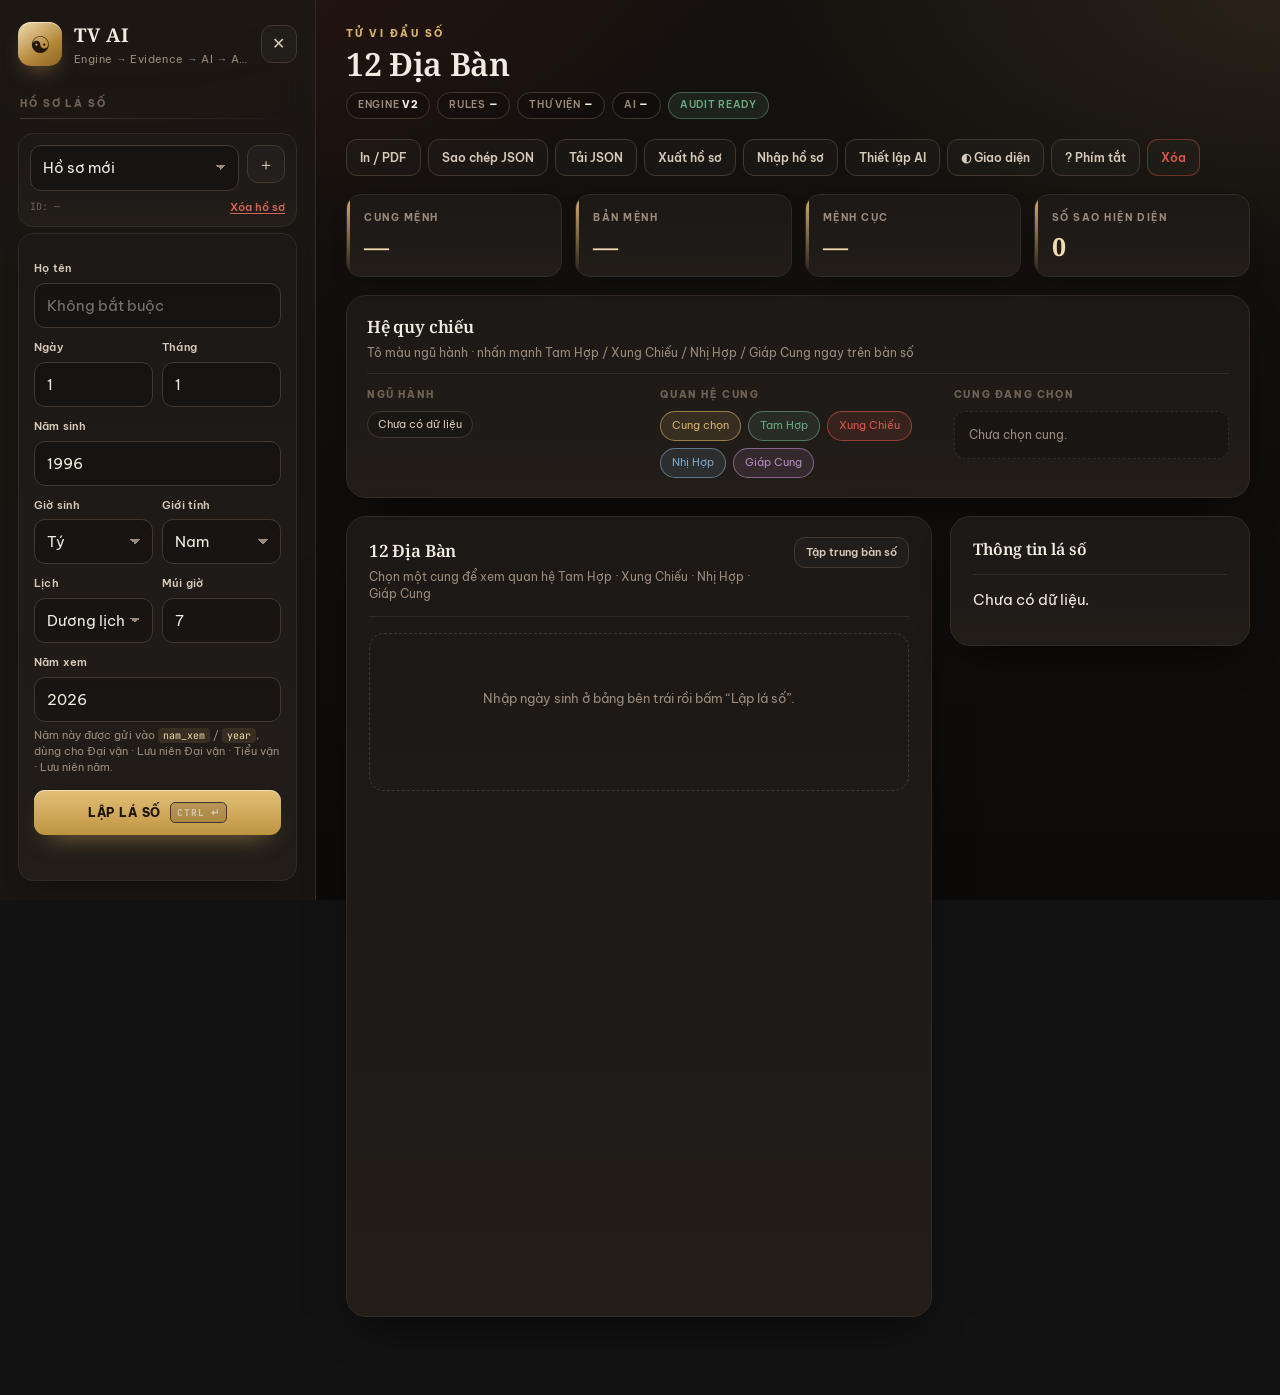
==== commit c7518b4b: "Add files via upload" ====
--- a/web/index.html
+++ b/web/index.html
@@ -1,377 +1,453 @@
 <!doctype html>
-<html lang="vi">
+<html lang="vi" data-theme="ink">
 <head>
 <meta charset="utf-8">
 <meta name="viewport" content="width=device-width,initial-scale=1,viewport-fit=cover">
-<meta name="theme-color" content="#0a1020">
-<title>TV AI · Tử Vi Đẩu Số — Lá Số Ngũ Hành</title>
-<style>
-:root{
-  --bg:#070b13;--panel:#0f1725;--panel2:#111d2f;--line:#273852;--text:#f4f7ff;
-  --muted:#8796af;--gold:#e7c66e;--blue:#5aa9ff;--green:#5ed28a;--danger:#ff6b6b;--radius:16px;
-}
-*{box-sizing:border-box}
-html,body{margin:0;min-height:100%;background:radial-gradient(circle at 18% 0,#172641 0,#070b13 34%),#070b13;color:var(--text);font:14px/1.5 Inter,system-ui,-apple-system,BlinkMacSystemFont,"Segoe UI",sans-serif}
-button,input,select,textarea{font:inherit}
-.app{min-height:100vh;display:grid;grid-template-columns:300px minmax(0,1fr)}
-.sidebar{position:sticky;top:0;height:100vh;overflow:auto;padding:18px;border-right:1px solid var(--line);background:rgba(7,11,19,.94);backdrop-filter:blur(14px);display:flex;flex-direction:column;gap:9px}
-.brand{display:flex;gap:12px;align-items:center;padding-bottom:10px}
-.brand-mark{width:43px;height:43px;border-radius:12px;display:grid;place-items:center;background:linear-gradient(135deg,#f1d585,#9f7435);color:#171208;font-size:22px;font-weight:900}
-.brand b{display:block;font-size:19px}.brand span{display:block;color:var(--muted);font-size:10px}
-.side-title{margin:13px 4px 3px;color:#6f819d;font-size:10px;font-weight:800;letter-spacing:.12em}
-.card-mini{padding:10px;border:1px solid var(--line);border-radius:13px;background:#0d1522}
-.profile-row{display:grid;grid-template-columns:1fr 38px;gap:6px}
-.profile-row select{min-width:0}
-.profile-id{margin-top:6px;color:#778aa6;font-size:9px;white-space:nowrap;overflow:hidden;text-overflow:ellipsis}
-.profile-box{padding:13px;border:1px solid var(--line);border-radius:14px;background:linear-gradient(180deg,#101a2a,#0b121f)}
-label{display:block;color:#aebbd0;font-size:11px;margin:8px 0 4px}
-.profile-box input,.profile-box select,.composer textarea,.profile-row select{width:100%;padding:9px 10px;background:#080f1b;border:1px solid #2b3e5e;color:var(--text);border-radius:9px;outline:none}
-.two{display:grid;grid-template-columns:1fr 1fr;gap:7px}
-.primary,.ghost,.nav,.icon-btn{border-radius:10px;border:1px solid var(--line);cursor:pointer}
-.primary{margin-top:12px;width:100%;min-height:42px;border:0;background:linear-gradient(135deg,#ecd27b,#ad803a);color:#17120a;font-weight:900}
-.primary:disabled{opacity:.6;cursor:wait}
-.ghost{padding:8px 11px;background:#111b2b;color:#dfe7f6}
-.ghost.small{padding:6px 9px;font-size:11px}
-.icon-btn{background:#111b2b;color:var(--gold);font-size:18px}
-.nav{padding:10px 11px;text-align:left;background:transparent;color:#aebbd0}
-.nav:hover{background:#101a2a}
-.nav.active{background:#1a2740;color:#fff;border-color:#715c33}
-.nav span{float:right;min-width:22px;padding:1px 6px;border-radius:999px;background:#101b2c;color:var(--gold);text-align:center}
-.side-foot{margin-top:auto;color:#8b9bb4;font-size:11px}
-.dot{display:inline-block;width:7px;height:7px;border-radius:50%;background:var(--green);margin-right:6px}
-.main{padding:22px;max-width:1700px;width:100%;margin:0 auto}
-.topbar{display:flex;justify-content:space-between;align-items:flex-start;gap:12px;margin-bottom:18px}
-.eyebrow{font-size:10px;color:var(--gold);font-weight:900;letter-spacing:.16em}
-.topbar h1{margin:3px 0 0;font-size:24px}
-.engine-strip{display:flex;gap:6px;flex-wrap:wrap;margin-top:7px}
-.engine-strip span{padding:3px 7px;border:1px solid var(--line);border-radius:999px;color:var(--muted);font-size:9px}
-.engine-strip b{color:#dce6f7}
-.engine-strip .ok{color:var(--green);border-color:#2b6543}
-.stats{display:grid;grid-template-columns:repeat(4,1fr);gap:10px;margin-bottom:12px}
-.stats>div{padding:14px;border:1px solid var(--line);border-radius:13px;background:linear-gradient(180deg,#101a2a,#0b111c)}
-.stats span{display:block;color:var(--muted);font-size:11px}
-.stats b{display:block;margin-top:3px;font-size:18px}
-.workspace{display:grid;grid-template-columns:minmax(0,1fr) 320px;gap:12px}
-.card{background:linear-gradient(180deg,#101a29,#0b111d);border:1px solid var(--line);border-radius:16px;padding:15px}
-.card-head{display:flex;justify-content:space-between;gap:12px;align-items:center}
-.card-head h2,.card h2{margin:0;font-size:16px}
-.card-head span{color:var(--muted);font-size:11px}
-.card-head>strong{font-size:22px;color:var(--gold)}
-.board{display:grid;grid-template-columns:repeat(4,minmax(88px,1fr));grid-template-rows:repeat(4,minmax(118px,auto));gap:3px;margin-top:14px;background:#050811;border:1px solid #263750}
-.palace{appearance:none;color:inherit;text-align:left;width:100%;padding:7px;background:linear-gradient(180deg,#132034,#0d1523);border:1px solid #365173;min-width:0;cursor:pointer;position:relative;transition:filter .15s,box-shadow .15s}
-.palace:hover{filter:brightness(1.1)}
-.palace.menh{border-color:#b18a43;box-shadow:inset 0 0 0 1px #6d562e}
-.palace.selected{outline:2px solid var(--gold);z-index:2}
-.palace.triple{background:linear-gradient(180deg,#1b2b46,#12203a);box-shadow:inset 0 0 0 1px #3c5a8c}
-.palace.xung{background:linear-gradient(180deg,#3a1c1c,#241111);box-shadow:inset 0 0 0 1px #8c3c3c}
-.palace.nhi{background:linear-gradient(180deg,#1e3a2c,#12241a);box-shadow:inset 0 0 0 1px #3c8c5c}
-.palace.giap{background:linear-gradient(180deg,#3a2c1c,#241a11);box-shadow:inset 0 0 0 1px #8c6c3c}
-.phead{display:flex;justify-content:space-between;gap:5px;align-items:baseline}
-.pname{font-size:11px;font-weight:900}
-.pname small{display:block;color:var(--gold);font-size:7px}
-.branch{color:#f4d996;font-size:9px}
-.meta{color:#7f91aa;font-size:8px;white-space:nowrap;overflow:hidden;text-overflow:ellipsis}
-.chips{display:flex;flex-wrap:wrap;gap:2px;margin-top:5px}
-.chip{font-size:7px;padding:2px 4px;border-radius:999px;background:#182842;border:1px solid #2f496d;line-height:1.3}
-.chip.main{font-size:9px;font-weight:800;padding:2px 5px}
-.chip.nh-kim{color:#e8eef7;border-color:#93a5c0;background:rgba(232,238,247,.10)}
-.chip.nh-moc{color:#5fe083;border-color:#2f9a52;background:rgba(95,224,131,.10)}
-.chip.nh-thuy{color:#5fb3ff;border-color:#2f74c0;background:rgba(95,179,255,.10)}
-.chip.nh-hoa{color:#ff7f70;border-color:#c03a30;background:rgba(255,127,112,.10)}
-.chip.nh-tho{color:#ecc878;border-color:#a58338;background:rgba(236,200,120,.10)}
-.chip.nh-unknown{color:#9aa7bd;border-color:#3a4a66;background:rgba(154,167,189,.08)}
-.summary-card{min-height:220px}
-.summary-row{display:flex;justify-content:space-between;gap:12px;padding:9px 0;border-bottom:1px solid #1e2c41}
-.summary-row span{color:var(--muted)}
-.summary-row b{text-align:right;max-width:65%}
-.detail{margin-top:12px;padding:13px;border:1px solid var(--line);border-radius:12px;background:#08101b}
-.hidden{display:none}
-.legend{display:flex;flex-wrap:wrap;gap:6px;margin-top:10px}
-.legend .lg{display:inline-flex;align-items:center;gap:5px;font-size:10px;color:var(--muted);padding:3px 8px;border:1px solid var(--line);border-radius:999px}
-.legend .sw{width:10px;height:10px;border-radius:50%;display:inline-block}
-.relation-grid{display:grid;grid-template-columns:repeat(4,minmax(0,1fr));gap:10px;margin-top:12px}
-.relation-card{padding:12px;border:1px solid var(--line);border-radius:12px;background:#0a121f}
-.relation-card h3{margin:0 0 6px;font-size:13px;color:var(--gold)}
-.relation-card .relation-name{font-weight:900}
-.relation-card .relation-meta{font-size:10px;color:var(--muted);margin-top:5px}
-.empty{padding:14px;border:1px dashed var(--line);border-radius:10px;color:var(--muted)}
-.star-table{width:100%;border-collapse:collapse;margin-top:8px;font-size:11px}
-.star-table th,.star-table td{padding:5px 7px;border-bottom:1px solid #1e2c41;text-align:left}
-.star-table th{color:var(--muted);font-size:10px;font-weight:700}
-.star-table .sw{width:9px;height:9px;border-radius:50%;display:inline-block;vertical-align:-1px;margin-right:5px}
-pre{margin:12px 0 0;max-height:72vh;overflow:auto;white-space:pre-wrap;word-break:break-word;background:#060b13;padding:13px;border:1px solid var(--line);border-radius:10px;color:#d9e3f2;font-size:11px}
-.toolbar{display:flex;gap:8px;flex-wrap:wrap;margin-bottom:10px}
-@media(max-width:1100px){.app{grid-template-columns:240px minmax(0,1fr)}.workspace{grid-template-columns:1fr}.summary-card{display:none}.relation-grid{grid-template-columns:repeat(2,1fr)}}
-@media(max-width:720px){.app{display:block}.sidebar{position:relative;height:auto;border-right:0;border-bottom:1px solid var(--line)}.main{padding:12px}.stats{grid-template-columns:repeat(2,1fr)}.board{grid-template-columns:repeat(4,minmax(64px,1fr));grid-template-rows:repeat(4,minmax(92px,auto))}.pname{font-size:8px}.chip{font-size:6px}.chip.main{font-size:8px}.topbar h1{font-size:19px}.relation-grid{grid-template-columns:1fr}}
-@media print{
-  .sidebar,.toolbar,.top-actions,.engine-strip,.stats{display:none!important}
-  .app{display:block}
-  .main{padding:0}
-  body{background:#fff;color:#111}
-  .card,.palace{background:#fff;border-color:#999;color:#111}
-  .palace.menh{border-color:#b18a43}
-  .board{background:#fff;border-color:#999}
-  .chip{background:#eee;border-color:#999}
-  .chip.nh-kim{color:#333}.chip.nh-moc{color:#1a7a33}.chip.nh-thuy{color:#1a5f9e}.chip.nh-hoa{color:#b03020}.chip.nh-tho{color:#8a6a1e}
-  .pname,.branch{color:#111}
-  .meta{color:#555}
-  .summary-row b,.summary-row span{color:#333}
-}
-</style>
+<meta name="theme-color" content="#14110e">
+<meta name="description" content="TV AI — Tử Vi Đẩu Số: engine tất định lập lá số 12 địa bàn, Cách Cục có Rule ID + Evidence, vận hạn 4 lớp, AI luận giải và Audit.">
+<meta name="color-scheme" content="dark light">
+<title>TV AI · Tử Vi Đẩu Số</title>
+
+<link rel="icon" href="data:image/svg+xml,%3Csvg xmlns='http://www.w3.org/2000/svg' viewBox='0 0 64 64'%3E%3Crect width='64' height='64' rx='14' fill='%2314110e'/%3E%3Ctext x='32' y='45' font-size='38' text-anchor='middle' fill='%23d8b46a'%3E%E2%98%AF%3C/text%3E%3C/svg%3E">
+<link rel="preconnect" href="https://fonts.googleapis.com">
+<link rel="preconnect" href="https://fonts.gstatic.com" crossorigin>
+<link rel="stylesheet" href="https://fonts.googleapis.com/css2?family=Be+Vietnam+Pro:wght@400;500;600;700;800&family=Noto+Serif:wght@500;600;700&family=JetBrains+Mono:wght@400;500&display=swap">
+
+<!-- van10.css nạp trước để style.css giữ quyền quyết định cuối -->
+<link rel="stylesheet" href="/web/van10.css">
+<link rel="stylesheet" href="/web/style.css">
 </head>
+
 <body>
-<div class="app">
-  <aside class="sidebar">
-    <div class="brand"><div class="brand-mark">☯</div><div><b>TV AI</b><span>Lá Số Ngũ Hành · Engine → Evidence</span></div></div>
-    <div class="side-title">HỒ SƠ LÁ SỐ</div>
+<a class="skip-link" href="#view-chart">Bỏ qua điều hướng</a>
+
+<noscript>
+  <div class="noscript-note">Ứng dụng cần JavaScript để lập lá số và luận giải. Vui lòng bật JavaScript.</div>
+</noscript>
+
+<div class="app" id="app">
+
+  <!-- ═══════════════════════ SIDEBAR ═══════════════════════ -->
+  <aside class="sidebar" id="sidebar" aria-label="Bảng điều khiển lá số">
+
+    <div class="brand">
+      <div class="brand-mark" aria-hidden="true">☯</div>
+      <div class="brand-text">
+        <b>TV AI</b>
+        <span>Engine → Evidence → AI → Audit</span>
+      </div>
+      <button class="icon-btn drawer-close" id="drawerCloseBtn" type="button" title="Đóng bảng điều khiển" aria-label="Đóng bảng điều khiển">✕</button>
+    </div>
+
+    <div class="side-title">Hồ sơ lá số</div>
+
+    <div class="profile-manager card-mini">
+      <div class="profile-row">
+        <select id="profileSelect" aria-label="Chọn hồ sơ đã lưu">
+          <option value="">Hồ sơ mới</option>
+        </select>
+        <button class="icon-btn" id="newProfileBtn" type="button" title="Hồ sơ mới" aria-label="Tạo hồ sơ mới">＋</button>
+      </div>
+      <div class="profile-foot">
+        <div class="profile-id" id="profileId">ID: —</div>
+        <button class="link-btn danger" id="deleteProfileBtn" type="button" title="Xóa hồ sơ đang chọn">Xóa hồ sơ</button>
+      </div>
+    </div>
+
     <div class="profile-box">
-      <label>Chọn hồ sơ mẫu</label>
-      <select id="profileSelect"></select>
-      <div class="profile-id" id="profileId">ID: —</div>
-      <label>Năm xem vận hạn</label>
-      <input id="viewYear" type="number" min="1800" max="2200" step="1">
+      <label for="name">Họ tên</label>
+      <input id="name" placeholder="Không bắt buộc" autocomplete="name">
+
+      <div class="two">
+        <div>
+          <label for="day">Ngày</label>
+          <input id="day" type="number" value="1" min="1" max="31" inputmode="numeric">
+        </div>
+        <div>
+          <label for="month">Tháng</label>
+          <input id="month" type="number" value="1" min="1" max="12" inputmode="numeric">
+        </div>
+      </div>
+
+      <label for="year">Năm sinh</label>
+      <input id="year" type="number" value="1996" min="1800" max="2200" inputmode="numeric">
+
+      <div class="two">
+        <div>
+          <label for="hour">Giờ sinh</label>
+          <select id="hour">
+            <option>Tý</option><option>Sửu</option><option>Dần</option><option>Mão</option>
+            <option>Thìn</option><option>Tỵ</option><option>Ngọ</option><option>Mùi</option>
+            <option>Thân</option><option>Dậu</option><option>Tuất</option><option>Hợi</option>
+          </select>
+        </div>
+        <div>
+          <label for="gender">Giới tính</label>
+          <select id="gender"><option>Nam</option><option>Nữ</option></select>
+        </div>
+      </div>
+
+      <div class="two">
+        <div>
+          <label for="calendar">Lịch</label>
+          <select id="calendar">
+            <option value="true">Dương lịch</option>
+            <option value="false">Âm lịch</option>
+          </select>
+        </div>
+        <div>
+          <label for="tz">Múi giờ</label>
+          <input id="tz" type="number" value="7" step="0.5" min="-12" max="14" inputmode="decimal">
+        </div>
+      </div>
+
+      <label for="viewYear">Năm xem</label>
+      <input id="viewYear" type="number" min="1800" max="2200" step="1" inputmode="numeric">
+      <div class="view-year-help">Năm này được gửi vào <code>nam_xem</code> / <code>year</code>, dùng cho Đại vận · Lưu niên Đại vận · Tiểu vận · Lưu niên năm.</div>
+
+      <button class="primary" id="calcBtn" type="button">
+        <span>Lập lá số</span>
+        <kbd>Ctrl ↵</kbd>
+      </button>
+      <div id="status" class="status" role="status" aria-live="polite"></div>
     </div>
-    <div class="side-title">ĐIỀU HƯỚNG</div>
-    <button class="nav active" data-view="chart">◈ 12 Địa Bàn</button>
-    <button class="nav" data-view="stars">✦ Danh bạ Sao <span id="starBadge">0</span></button>
-    <button class="nav" data-view="relations">◎ Quan hệ cung</button>
-    <button class="nav" data-view="data">⌘ Dữ liệu engine</button>
-    <div class="side-foot"><span class="dot"></span> Engine V2 · 109 sao</div>
+
+    <div class="side-title">Điều hướng</div>
+    <nav class="side-nav" aria-label="Khu vực làm việc">
+      <button class="nav active" type="button" data-view="chart"><i aria-hidden="true">◈</i> 12 Địa Bàn</button>
+      <button class="nav" type="button" data-view="cach"><i aria-hidden="true">✦</i> Cách Cục <span class="nav-badge" id="cachBadge">0</span></button>
+      <button class="nav" type="button" data-view="stars"><i aria-hidden="true">☷</i> Danh bạ sao</button>
+      <button class="nav" type="button" data-view="relations"><i aria-hidden="true">◎</i> Quan hệ cung</button>
+      <button class="nav" type="button" data-view="ai"><i aria-hidden="true">✎</i> AI luận giải</button>
+      <button class="nav" type="button" data-view="audit"><i aria-hidden="true">✓</i> Evidence / Audit</button>
+      <button class="nav" type="button" data-view="data"><i aria-hidden="true">⌘</i> Dữ liệu engine</button>
+    </nav>
+
+    <div class="side-foot">
+      <span class="dot" id="engineDot"></span>
+      <span id="engineStatusText">Đang kiểm tra engine…</span>
+    </div>
   </aside>
+
+  <div class="drawer-scrim" id="drawerScrim" hidden></div>
+
+  <!-- ═══════════════════════ MAIN ═══════════════════════ -->
   <main class="main">
+
     <header class="topbar">
-      <div>
-        <div class="eyebrow">TỬ VI ĐẨU SỐ · NGŨ HÀNH</div>
-        <h1 id="pageTitle">12 Địa Bàn</h1>
-        <div class="engine-strip"><span>ENGINE <b>V2</b></span><span>SAO <b id="starCount">—</b></span><span>NGŨ HÀNH <b>KIM·MỘC·THỦY·HỎA·THỔ</b></span><span class="ok">AUDIT READY</span></div>
-      </div>
-      <div class="top-actions toolbar">
-        <button class="ghost" id="printBtn">🖨 In / Xuất PDF</button>
-        <button class="ghost" id="resetBtn">Xóa</button>
+      <div class="topbar-lead">
+        <button class="icon-btn menu-btn" id="menuBtn" type="button" title="Mở bảng điều khiển" aria-label="Mở bảng điều khiển" aria-expanded="false">☰</button>
+        <div>
+          <div class="eyebrow">Tử Vi Đẩu Số</div>
+          <h1 id="pageTitle">12 Địa Bàn</h1>
+          <div class="engine-strip">
+            <span>Engine <b>V2</b></span>
+            <span>Rules <b id="ruleCount">—</b></span>
+            <span>Thư viện <b id="cachLibraryCount">—</b></span>
+            <span>AI <b id="aiProviderBadge">—</b></span>
+            <span id="auditStatus" class="ok">Audit ready</span>
+          </div>
+        </div>
+      </div>
+
+      <div class="top-actions">
+        <button class="ghost" id="printBtn" type="button">In / PDF</button>
+        <button class="ghost" id="copyJsonBtn" type="button">Sao chép JSON</button>
+        <button class="ghost" id="downloadJsonBtn" type="button">Tải JSON</button>
+        <button class="ghost" id="exportProfileBtn" type="button">Xuất hồ sơ</button>
+        <button class="ghost" id="importProfileBtn" type="button">Nhập hồ sơ</button>
+        <button class="ghost" id="aiSettingsBtn" type="button">Thiết lập AI</button>
+        <button class="ghost" id="themeBtn" type="button" title="Đổi giao diện sáng / tối">◐ Giao diện</button>
+        <button class="ghost" id="helpBtn" type="button" title="Phím tắt">? Phím tắt</button>
+        <button class="ghost danger" id="resetBtn" type="button">Xóa</button>
+        <input id="importProfileInput" type="file" accept="application/json" hidden>
       </div>
     </header>
 
-    <section id="view-chart" class="view active">
+    <nav class="tabbar" aria-label="Chuyển khu vực">
+      <button class="nav active" type="button" data-view="chart">12 Địa Bàn</button>
+      <button class="nav" type="button" data-view="cach">Cách Cục</button>
+      <button class="nav" type="button" data-view="stars">Danh bạ sao</button>
+      <button class="nav" type="button" data-view="relations">Quan hệ cung</button>
+      <button class="nav" type="button" data-view="ai">AI luận giải</button>
+      <button class="nav" type="button" data-view="audit">Audit</button>
+      <button class="nav" type="button" data-view="data">Dữ liệu</button>
+    </nav>
+
+    <!-- ─────────── VIEW: CHART ─────────── -->
+    <section id="view-chart" class="view active" aria-label="12 Địa Bàn">
+
       <div class="stats">
         <div><span>Cung Mệnh</span><b id="sMenh">—</b></div>
         <div><span>Bản Mệnh</span><b id="sBanMenh">—</b></div>
         <div><span>Mệnh Cục</span><b id="sCuc">—</b></div>
-        <div><span>Sao hiện diện</span><b id="sSao">0</b></div>
-      </div>
+        <div><span>Số sao hiện diện</span><b id="sCach">0</b></div>
+      </div>
+
+      <section class="legend-panel card">
+        <div class="card-head compact">
+          <div>
+            <h2>Hệ quy chiếu</h2>
+            <span>Tô màu ngũ hành · nhấn mạnh Tam Hợp / Xung Chiếu / Nhị Hợp / Giáp Cung ngay trên bàn số</span>
+          </div>
+        </div>
+        <div class="legend-grid">
+          <div>
+            <div class="legend-title">Ngũ hành</div>
+            <div id="nguHanhLegend" class="legend-items"><span class="source-chip">Chưa có dữ liệu</span></div>
+          </div>
+          <div>
+            <div class="legend-title">Quan hệ cung</div>
+            <div id="relationLegend" class="legend-items relation-legend"><span class="source-chip">Chọn một cung để xem</span></div>
+          </div>
+          <div>
+            <div class="legend-title">Cung đang chọn</div>
+            <div id="selectionSummary" class="selection-summary empty-state">Chưa chọn cung.</div>
+          </div>
+        </div>
+      </section>
+
       <div class="workspace">
         <section class="card chart-card">
           <div class="card-head">
-            <div><h2>12 Địa Bàn</h2><span>Màu sao = Ngũ Hành · Bấm cung để xem quan hệ Tam Hợp · Xung Chiếu · Nhị Hợp · Giáp Cung</span></div>
-          </div>
-          <div id="board" class="board"></div>
-          <div class="legend" id="legend"></div>
+            <div>
+              <h2>12 Địa Bàn</h2>
+              <span>Chọn một cung để xem quan hệ Tam Hợp · Xung Chiếu · Nhị Hợp · Giáp Cung</span>
+            </div>
+            <div class="card-actions">
+              <button class="ghost small" id="focusBoardBtn" type="button">Tập trung bàn số</button>
+            </div>
+          </div>
+
+          <div class="board-shell" id="boardShell">
+            <div id="board" class="board"></div>
+            <div class="board-center" id="boardCenter">
+              <div class="bc-empty">Chưa lập lá số</div>
+            </div>
+          </div>
+
           <div id="detail" class="detail hidden" aria-hidden="true"></div>
         </section>
+
         <aside class="card summary-card">
           <h2>Thông tin lá số</h2>
           <div id="summary">Chưa có dữ liệu.</div>
+          <div id="storageInfo" class="storage-info"></div>
         </aside>
       </div>
-    </section>
-
-    <section id="view-stars" class="view">
+
+      <div id="van10Panel"></div>
+    </section>
+
+    <!-- ─────────── VIEW: CÁCH CỤC ─────────── -->
+    <section id="view-cach" class="view" aria-label="Cách Cục">
       <div class="card">
-        <div class="card-head"><div><h2>Danh bạ Sao — Ngũ Hành</h2><span>109 sao từ engine · hành lấy theo Sao.py / AmDuong.py</span></div><strong id="starBadge2">0</strong></div>
-        <div class="legend" id="legend2"></div>
-        <div style="overflow:auto;max-height:72vh"><table class="star-table" id="starTable"></table></div>
-      </div>
-    </section>
-
-    <section id="view-relations" class="view">
+        <div class="card-head">
+          <div>
+            <h2>Cách Cục xác nhận từ Engine</h2>
+            <span>Chỉ hiển thị Cách Cục có Rule ID + Evidence. Không tự sinh tên ngoài rule engine.</span>
+          </div>
+          <strong id="cachCount">0</strong>
+        </div>
+        <div id="cachList" class="cach-list">
+          <div class="empty">Chưa có Cách Cục được xác định.</div>
+        </div>
+      </div>
+
       <div class="card">
-        <div class="card-head"><div><h2>Quan hệ cung</h2><span id="relationSubtitle">Chọn một cung trên 12 Địa Bàn</span></div></div>
-        <div id="relationPanel" class="relation-grid"><div class="empty">Chọn một cung để xem quan hệ.</div></div>
-      </div>
-    </section>
-
-    <section id="view-data" class="view">
+        <div class="card-head">
+          <div>
+            <h2>Thư viện rule Cách Cục</h2>
+            <span>Toàn bộ rule engine đang nạp từ <code>/api/cach-cuc</code> — tra cứu định nghĩa gốc</span>
+          </div>
+          <div class="card-actions">
+            <button class="ghost small" id="reloadCachLibraryBtn" type="button">Tải lại</button>
+          </div>
+        </div>
+        <div class="toolbar-inline">
+          <input id="cachLibrarySearch" type="search" placeholder="Lọc theo tên rule, Rule ID hoặc nhóm">
+          <div class="toolbar-hint">Danh sách chỉ để tra cứu, không dùng để gán Cách Cục cho lá số.</div>
+        </div>
+        <div id="cachLibrary" class="cach-library">
+          <div class="empty">Đang tải thư viện rule…</div>
+        </div>
+      </div>
+    </section>
+
+    <!-- ─────────── VIEW: DANH BẠ SAO ─────────── -->
+    <section id="view-stars" class="view" aria-label="Danh bạ sao">
       <div class="card">
-        <div class="card-head"><h2>Dữ liệu engine</h2></div>
+        <div class="card-head">
+          <div>
+            <h2>Danh bạ sao</h2>
+            <span>Tổng hợp toàn bộ sao hiện diện trên 12 cung từ dữ liệu engine</span>
+          </div>
+        </div>
+        <div class="toolbar-inline">
+          <input id="starSearch" type="search" placeholder="Lọc theo tên sao hoặc cung">
+          <div class="toolbar-hint">Tìm nhanh theo sao, cung hoặc ngũ hành. Nhấn <kbd>/</kbd> để vào ô tìm.</div>
+        </div>
+        <div id="starCatalog" class="star-catalog">
+          <div class="empty">Lập lá số để xem danh bạ sao.</div>
+        </div>
+      </div>
+    </section>
+
+    <!-- ─────────── VIEW: QUAN HỆ CUNG ─────────── -->
+    <section id="view-relations" class="view" aria-label="Quan hệ cung">
+      <div class="card">
+        <div class="card-head">
+          <div>
+            <h2>Quan hệ cung</h2>
+            <span id="relationSubtitle">Chọn một cung trên 12 Địa Bàn</span>
+          </div>
+        </div>
+        <div id="relationPanel" class="relation-grid">
+          <div class="empty">Chọn một cung để xem quan hệ.</div>
+        </div>
+      </div>
+    </section>
+
+    <!-- ─────────── VIEW: AI ─────────── -->
+    <section id="view-ai" class="view" aria-label="AI luận giải">
+      <div class="ai-layout">
+        <section class="card chat-card">
+          <div class="chat-head">
+            <div>
+              <h2>AI luận giải</h2>
+              <span>Luận theo dữ liệu Engine authoritative đã audit</span>
+            </div>
+            <div class="card-actions">
+              <button class="ghost small" id="tocBtn" type="button">Mục lục</button>
+              <button class="ghost small" id="copyAnswerBtn" type="button">Sao chép</button>
+              <button class="ghost small" id="exportAnswerBtn" type="button">Tải .md</button>
+            </div>
+          </div>
+
+          <div class="chat" id="chat">
+            <div class="assistant msg-bubble"><small>AI Tử Vi</small>Hãy lập lá số rồi đặt câu hỏi.</div>
+          </div>
+
+          <div class="quick-ask" id="quickAsk">
+            <button class="ghost small" type="button" data-q="Luận tổng quan cung Mệnh, Thân và cách cục chủ đạo.">Tổng quan Mệnh · Thân</button>
+            <button class="ghost small" type="button" data-q="Luận sự nghiệp qua cung Quan Lộc và tam phương tứ chính.">Sự nghiệp</button>
+            <button class="ghost small" type="button" data-q="Luận tài lộc qua cung Tài Bạch, Phúc Đức và các sao tài.">Tài lộc</button>
+            <button class="ghost small" type="button" data-q="Luận hôn nhân, tình cảm qua cung Phu Thê và quan hệ xung chiếu.">Hôn nhân</button>
+            <button class="ghost small" type="button" data-q="Luận vận hạn năm xem: Đại vận, Lưu niên Đại vận, Tiểu vận, Lưu niên năm.">Vận hạn năm xem</button>
+          </div>
+
+          <div class="composer">
+            <textarea id="question" rows="3" placeholder="Nhập câu hỏi... Enter để gửi, Shift + Enter để xuống dòng"></textarea>
+            <div class="composer-side">
+              <button class="primary" id="askBtn" type="button">Gửi</button>
+              <div class="composer-count"><span id="qCount">0</span>/8000</div>
+            </div>
+          </div>
+        </section>
+
+        <aside class="card context-card">
+          <h2>Thiết lập AI</h2>
+          <div class="ai-pref">
+            <label for="aiProviderSelect">Nhà cung cấp</label>
+            <select id="aiProviderSelect"></select>
+            <label for="aiModeSelect">Chế độ luận giải</label>
+            <select id="aiModeSelect"></select>
+            <div class="ai-mode-desc" id="aiModeDesc">—</div>
+            <button class="ghost small" id="saveAiPrefBtn" type="button">Lưu thiết lập</button>
+          </div>
+
+          <h2 class="mt">Dữ liệu AI</h2>
+          <div id="aiInfo">Chưa có lá số.</div>
+          <div id="aiSources" class="sources"></div>
+        </aside>
+      </div>
+    </section>
+
+    <!-- ─────────── VIEW: AUDIT ─────────── -->
+    <section id="view-audit" class="view" aria-label="Evidence và Audit">
+      <div class="audit-grid">
+        <div class="audit-col">
+          <section class="card">
+            <div class="card-head">
+              <div>
+                <h2>Audit cấu trúc Engine</h2>
+                <span>12 cung · mapping chính tinh / phụ tinh / Tràng Sinh · evidence Cách Cục</span>
+              </div>
+              <button class="ghost small" id="runAuditBtn" type="button">Chạy Audit</button>
+            </div>
+            <div id="auditResult" class="audit-result">
+              <div class="empty">Lập lá số rồi bấm “Chạy Audit”.</div>
+            </div>
+          </section>
+
+          <section class="card">
+            <div class="card-head">
+              <div>
+                <h2>Audit tên Cách Cục trong bài luận AI</h2>
+                <span>Đối chiếu mọi tên Cách Cục AI dùng với rule có evidence từ engine</span>
+              </div>
+              <span class="tag" id="nameAuditBadge">Chưa chạy</span>
+            </div>
+            <div id="auditNameResult" class="audit-result">
+              <div class="empty">Chưa có bài luận để kiểm tra.</div>
+            </div>
+          </section>
+        </div>
+
+        <aside class="card">
+          <h2>Nguyên tắc</h2>
+          <div class="rule-list">
+            <div>✓ Chỉ Cách Cục có evidence từ Engine mới được gọi tên.</div>
+            <div>✓ Rule ID phải truy được.</div>
+            <div>✓ Không tự suy ra Tam Hợp / Xung Chiếu / Nhị Hợp / Giáp Cung.</div>
+            <div>✓ Vận hạn lấy từ engine, không tính lại trong UI.</div>
+            <div>✓ Audit phải chỉ rõ field nào có dữ liệu và field nào thiếu.</div>
+          </div>
+        </aside>
+      </div>
+    </section>
+
+    <!-- ─────────── VIEW: DATA ─────────── -->
+    <section id="view-data" class="view" aria-label="Dữ liệu engine">
+      <div class="card">
+        <div class="card-head">
+          <div>
+            <h2>Dữ liệu engine</h2>
+            <span>Payload thô do <code>/api/lap-so</code> trả về — nguồn authoritative của toàn bộ giao diện</span>
+          </div>
+          <div class="card-actions">
+            <button class="ghost small" id="copyJsonInlineBtn" type="button">Sao chép</button>
+            <button class="ghost small" id="jsonSizeBadge" type="button" disabled>0 KB</button>
+          </div>
+        </div>
         <pre id="jsonBox">Chưa có dữ liệu.</pre>
       </div>
     </section>
+
   </main>
 </div>
 
-<script>
-/* ============ Dữ liệu nhúng từ engine thật ============ */
-const STAR_ELEM = {"Tử vi": "O", "Liêm trinh": "H", "Thiên đồng": "T", "Vũ khúc": "K", "Thái Dương": "H", "Thiên cơ": "M", "Thiên phủ": "O", "Thái âm": "T", "Tham lang": "T", "Cự môn": "T", "Thiên tướng": "T", "Thiên lương": "O", "Thất sát": "K", "Phá quân": "T", "Thái tuế": "H", "Thiếu dương": "H", "Tang môn": "M", "Thiếu âm": "T", "Quan phù": "H", "Tử phù": "K", "Tuế phá": "H", "Long đức": "T", "Bạch hổ": "K", "Phúc đức": "O", "Điếu khách": "H", "Trực phù": "K", "Lộc tồn": "O", "Lực sĩ": "H", "Thanh long": "T", "Tiểu hao": "H", "Tướng quân": "M", "Tấu thư": "K", "Phi liêm": "H", "Hỷ thần": "H", "Bệnh phù": "O", "Đại hao": "H", "Phục binh": "H", "Tràng sinh": "T", "Mộc dục": "T", "Quan đới": "K", "Lâm quan": "K", "Đế vượng": "K", "Suy": "T", "Bệnh": "H", "Tử": "H", "Mộ": "O", "Tuyệt": "O", "Thai": "O", "Dưỡng": "M", "Đà la": "K", "Kình dương": "K", "Địa không": "H", "Địa kiếp": "H", "Linh tinh": "H", "Hỏa tinh": "H", "Văn xương": "K", "Văn Khúc": "T", "Thiên khôi": "H", "Thiên việt": "H", "Tả phù": "O", "Hữu bật": "T", "Long trì": "T", "Phượng các": "O", "Tam thai": "O", "Bát tọa": "O", "Ân quang": "M", "Thiên quý": "O", "Thiên khốc": "T", "Thiên hư": "T", "Thiên đức": "H", "Nguyệt đức": "H", "Thiên hình": "H", "Thiên riêu": "T", "Thiên y": "T", "Quốc ấn": "O", "Đường phù": "M", "Đào hoa": "M", "Hồng loan": "T", "Thiên hỷ": "T", "Thiên giải": "H", "Địa giải": "O", "Giải thần": "M", "Thai phụ": "O", "Phong cáo": "O", "Thiên tài": "O", "Thiên thọ": "O", "Thiên thương": "O", "Thiên sứ": "T", "Thiên la": "O", "Địa võng": "O", "Hóa khoa": "K", "Hóa quyền": "H", "Hóa lộc": "M", "Hóa kỵ": "T", "Cô thần": "O", "Quả tú": "O", "Thiên mã": "H", "Phá toái": "H", "Thiên quan": "H", "Thiên phúc": "H", "Lưu hà": "T", "Thiên trù": "O", "Kiếp sát": "H", "Hoa cái": "K", "LN. Văn tinh": "H", "Đẩu quân": "H", "Thiên không": "H", "Bác sỹ": "T"};
-const STAR_LOAI = {"Tử vi": 1, "Liêm trinh": 1, "Thiên đồng": 1, "Vũ khúc": 1, "Thái Dương": 1, "Thiên cơ": 1, "Thiên phủ": 1, "Thái âm": 1, "Tham lang": 1, "Cự môn": 1, "Thiên tướng": 1, "Thiên lương": 1, "Thất sát": 1, "Phá quân": 1, "Thái tuế": 15, "Thiếu dương": 5, "Tang môn": 12, "Thiếu âm": 5, "Quan phù": 12, "Tử phù": 12, "Tuế phá": 12, "Long đức": 5, "Bạch hổ": 12, "Phúc đức": 5, "Điếu khách": 12, "Trực phù": 16, "Lộc tồn": 3, "Lực sĩ": 2, "Thanh long": 5, "Tiểu hao": 12, "Tướng quân": 4, "Tấu thư": 3, "Phi liêm": 2, "Hỷ thần": 5, "Bệnh phù": 12, "Đại hao": 12, "Phục binh": 13, "Tràng sinh": 5, "Mộc dục": 14, "Quan đới": 4, "Lâm quan": 7, "Đế vượng": 5, "Suy": 12, "Bệnh": 12, "Tử": 12, "Mộ": 2, "Tuyệt": 12, "Thai": 14, "Dưỡng": 2, "Đà la": 11, "Kình dương": 11, "Địa không": 11, "Địa kiếp": 11, "Linh tinh": 11, "Hỏa tinh": 11, "Văn xương": 6, "Văn Khúc": 6, "Thiên khôi": 6, "Thiên việt": 6, "Tả phù": 2, "Hữu bật": 2, "Long trì": 3, "Phượng các": 3, "Tam thai": 7, "Bát tọa": 7, "Ân quang": 3, "Thiên quý": 3, "Thiên khốc": 12, "Thiên hư": 12, "Thiên đức": 5, "Nguyệt đức": 5, "Thiên hình": 15, "Thiên riêu": 13, "Thiên y": 5, "Quốc ấn": 6, "Đường phù": 4, "Đào hoa": 8, "Hồng loan": 8, "Thiên hỷ": 5, "Thiên giải": 5, "Địa giải": 5, "Giải thần": 5, "Thai phụ": 6, "Phong cáo": 4, "Thiên tài": 2, "Thiên thọ": 5, "Thiên thương": 12, "Thiên sứ": 12, "Thiên la": 12, "Địa võng": 12, "Hóa khoa": 5, "Hóa quyền": 4, "Hóa lộc": 3, "Hóa kỵ": 13, "Cô thần": 13, "Quả tú": 13, "Thiên mã": 3, "Phá toái": 12, "Thiên quan": 5, "Thiên phúc": 5, "Lưu hà": 12, "Thiên trù": 5, "Kiếp sát": 11, "Hoa cái": 14, "LN. Văn tinh": 6, "Đẩu quân": 5, "Thiên không": 11, "Bác sỹ": 5};
-const ELEM_META = {"K": {"name": "Kim", "color": "#e8eef7", "bg": "rgba(232,238,247,.10)", "border": "#93a5c0", "glow": "rgba(232,238,247,.35)"}, "M": {"name": "Mộc", "color": "#5fe083", "bg": "rgba(95,224,131,.10)", "border": "#2f9a52", "glow": "rgba(95,224,131,.35)"}, "T": {"name": "Thủy", "color": "#5fb3ff", "bg": "rgba(95,179,255,.10)", "border": "#2f74c0", "glow": "rgba(95,179,255,.35)"}, "H": {"name": "Hỏa", "color": "#ff7f70", "bg": "rgba(255,127,112,.10)", "border": "#c03a30", "glow": "rgba(255,127,112,.35)"}, "O": {"name": "Thổ", "color": "#ecc878", "bg": "rgba(236,200,120,.10)", "border": "#a58338", "glow": "rgba(236,200,120,.35)"}};
-const CHARTS = {"p1": {"meta": {"id": "p1", "ngay": 1, "thang": 1, "nam": 1996, "gio": "Tý", "gt": "Nam", "ten": "Nam 1996"}, "thien_ban": {"ten": "Nam 1996", "nam_nu": "Nam", "gio_sinh": "Canh Tý", "can_nam": "Ất", "chi_nam": "Hợi", "can_thang": "Mậu", "chi_thang": "Tý", "can_ngay": "Đinh", "chi_ngay": "Dậu", "menh": "H", "ban_menh": "SƠN ÐẦU HỎA", "ten_cuc": "Hỏa lục Cục", "menh_chu": "Tham lang", "than_chu": "Thiên cơ", "am_duong_menh": "Âm dương nghịch lý", "sinh_khac": "Mệnh Cục bình hòa"}, "12_cung": [{"cung": "Mệnh", "can_chi": "Mậu Tý", "dia_chi": "Tý", "branch": "Tý", "branch_key": "ty", "ngu_hanh": "T", "am_duong": "Dương", "than_cu": true, "tuan": false, "triet": false, "dai_van": {"tuoi_bat_dau": 6}, "tieu_van": {"chi": "Tuất"}, "chinh_tinh": [{"saoID": 14, "saoTen": "Phá quân", "saoNguHanh": "T", "saoLoai": 1, "saoPhuongVi": "Bắc đẩu tinh", "saoAmDuong": -1, "vongTrangSinh": 0, "cssSao": "hanhThuy", "saoDacTinh": "M", "id": 14, "ten": "Phá quân", "loai": 1, "vong_trang_sinh": false}], "phu_tinh": [{"saoID": 30, "saoTen": "Tiểu hao", "saoNguHanh": "H", "saoLoai": 12, "saoPhuongVi": "", "saoAmDuong": "", "vongTrangSinh": 0, "cssSao": "hanhHoa", "saoDacTinh": "H", "id": 30, "ten": "Tiểu hao", "loai": 12, "vong_trang_sinh": false}, {"saoID": 16, "saoTen": "Thiếu dương", "saoNguHanh": "H", "saoLoai": 5, "saoPhuongVi": "", "saoAmDuong": "", "vongTrangSinh": 0, "cssSao": "hanhHoa", "saoDacTinh": null, "id": 16, "ten": "Thiếu dương", "loai": 5, "vong_trang_sinh": false}, {"saoID": 108, "saoTen": "Thiên không", "saoNguHanh": "H", "saoLoai": 11, "saoPhuongVi": "", "saoAmDuong": "", "vongTrangSinh": 0, "cssSao": "hanhHoa", "saoDacTinh": null, "id": 108, "ten": "Thiên không", "loai": 11, "vong_trang_sinh": false}, {"saoID": 62, "saoTen": "Hữu bật", "saoNguHanh": "T", "saoLoai": 2, "saoPhuongVi": "", "saoAmDuong": -1, "vongTrangSinh": 0, "cssSao": "hanhThuy", "saoDacTinh": null, "id": 62, "ten": "Hữu bật", "loai": 2, "vong_trang_sinh": false}, {"saoID": 65, "saoTen": "Tam thai", "saoNguHanh": "O", "saoLoai": 7, "saoPhuongVi": "", "saoAmDuong": 1, "vongTrangSinh": 0, "cssSao": "hanhTho", "saoDacTinh": null, "id": 65, "ten": "Tam thai", "loai": 7, "vong_trang_sinh": false}, {"saoID": 59, "saoTen": "Thiên khôi", "saoNguHanh": "H", "saoLoai": 6, "saoPhuongVi": "", "saoAmDuong": 1, "vongTrangSinh": 0, "cssSao": "hanhHoa", "saoDacTinh": null, "id": 59, "ten": "Thiên khôi", "loai": 6, "vong_trang_sinh": false}, {"saoID": 78, "saoTen": "Đào hoa", "saoNguHanh": "M", "saoLoai": 8, "saoPhuongVi": "", "saoAmDuong": "", "vongTrangSinh": 0, "cssSao": "hanhMoc", "saoDacTinh": null, "id": 78, "ten": "Đào hoa", "loai": 8, "vong_trang_sinh": false}], "vong_trang_sinh": "Quan đới", "sao": [{"saoID": 14, "saoTen": "Phá quân", "saoNguHanh": "T", "saoLoai": 1, "saoPhuongVi": "Bắc đẩu tinh", "saoAmDuong": -1, "vongTrangSinh": 0, "cssSao": "hanhThuy", "saoDacTinh": "M", "id": 14, "ten": "Phá quân", "loai": 1, "vong_trang_sinh": false}, {"saoID": 30, "saoTen": "Tiểu hao", "saoNguHanh": "H", "saoLoai": 12, "saoPhuongVi": "", "saoAmDuong": "", "vongTrangSinh": 0, "cssSao": "hanhHoa", "saoDacTinh": "H", "id": 30, "ten": "Tiểu hao", "loai": 12, "vong_trang_sinh": false}, {"saoID": 16, "saoTen": "Thiếu dương", "saoNguHanh": "H", "saoLoai": 5, "saoPhuongVi": "", "saoAmDuong": "", "vongTrangSinh": 0, "cssSao": "hanhHoa", "saoDacTinh": null, "id": 16, "ten": "Thiếu dương", "loai": 5, "vong_trang_sinh": false}, {"saoID": 108, "saoTen": "Thiên không", "saoNguHanh": "H", "saoLoai": 11, "saoPhuongVi": "", "saoAmDuong": "", "vongTrangSinh": 0, "cssSao": "hanhHoa", "saoDacTinh": null, "id": 108, "ten": "Thiên không", "loai": 11, "vong_trang_sinh": false}, {"saoID": 41, "saoTen": "Quan đới", "saoNguHanh": "K", "saoLoai": 4, "saoPhuongVi": "", "saoAmDuong": "", "vongTrangSinh": 1, "cssSao": "hanhKim", "saoDacTinh": null, "id": 41, "ten": "Quan đới", "loai": 4, "vong_trang_sinh": true}, {"saoID": 62, "saoTen": "Hữu bật", "saoNguHanh": "T", "saoLoai": 2, "saoPhuongVi": "", "saoAmDuong": -1, "vongTrangSinh": 0, "cssSao": "hanhThuy", "saoDacTinh": null, "id": 62, "ten": "Hữu bật", "loai": 2, "vong_trang_sinh": false}, {"saoID": 65, "saoTen": "Tam thai", "saoNguHanh": "O", "saoLoai": 7, "saoPhuongVi": "", "saoAmDuong": 1, "vongTrangSinh": 0, "cssSao": "hanhTho", "saoDacTinh": null, "id": 65, "ten": "Tam thai", "loai": 7, "vong_trang_sinh": false}, {"saoID": 59, "saoTen": "Thiên khôi", "saoNguHanh": "H", "saoLoai": 6, "saoPhuongVi": "", "saoAmDuong": 1, "vongTrangSinh": 0, "cssSao": "hanhHoa", "saoDacTinh": null, "id": 59, "ten": "Thiên khôi", "loai": 6, "vong_trang_sinh": false}, {"saoID": 78, "saoTen": "Đào hoa", "saoNguHanh": "M", "saoLoai": 8, "saoPhuongVi": "", "saoAmDuong": "", "vongTrangSinh": 0, "cssSao": "hanhMoc", "saoDacTinh": null, "id": 78, "ten": "Đào hoa", "loai": 8, "vong_trang_sinh": false}], "vi_tri": {"row": 4, "column": 3}, "cung_so": 1}, {"cung": "Phụ mẫu", "can_chi": "Kỷ Sửu", "dia_chi": "Sửu", "branch": "Sửu", "branch_key": "suu", "ngu_hanh": "O", "am_duong": "Âm", "than_cu": false, "tuan": false, "triet": false, "dai_van": {"tuoi_bat_dau": 116}, "tieu_van": {"chi": "Hợi"}, "chinh_tinh": [{"saoID": 6, "saoTen": "Thiên cơ", "saoNguHanh": "M", "saoLoai": 1, "saoPhuongVi": "Nam đẩu tinh", "saoAmDuong": -1, "vongTrangSinh": 0, "cssSao": "hanhMoc", "saoDacTinh": "Đ", "id": 6, "ten": "Thiên cơ", "loai": 1, "vong_trang_sinh": false}], "phu_tinh": [{"saoID": 29, "saoTen": "Thanh long", "saoNguHanh": "T", "saoLoai": 5, "saoPhuongVi": "", "saoAmDuong": "", "vongTrangSinh": 0, "cssSao": "hanhThuy", "saoDacTinh": null, "id": 29, "ten": "Thanh long", "loai": 5, "vong_trang_sinh": false}, {"saoID": 17, "saoTen": "Tang môn", "saoNguHanh": "M", "saoLoai": 12, "saoPhuongVi": "", "saoAmDuong": "", "vongTrangSinh": 0, "cssSao": "hanhMoc", "saoDacTinh": null, "id": 17, "ten": "Tang môn", "loai": 12, "vong_trang_sinh": false}, {"saoID": 107, "saoTen": "Đẩu quân", "saoNguHanh": "H", "saoLoai": 5, "saoPhuongVi": "", "saoAmDuong": "", "vongTrangSinh": 0, "cssSao": "hanhHoa", "saoDacTinh": null, "id": 107, "ten": "Đẩu quân", "loai": 5, "vong_trang_sinh": false}, {"saoID": 94, "saoTen": "Hóa lộc", "saoNguHanh": "M", "saoLoai": 3, "saoPhuongVi": "", "saoAmDuong": "", "vongTrangSinh": 0, "cssSao": "hanhMoc", "saoDacTinh": "Đ", "id": 94, "ten": "Hóa lộc", "loai": 3, "vong_trang_sinh": false}], "vong_trang_sinh": "Mộc dục", "sao": [{"saoID": 6, "saoTen": "Thiên cơ", "saoNguHanh": "M", "saoLoai": 1, "saoPhuongVi": "Nam đẩu tinh", "saoAmDuong": -1, "vongTrangSinh": 0, "cssSao": "hanhMoc", "saoDacTinh": "Đ", "id": 6, "ten": "Thiên cơ", "loai": 1, "vong_trang_sinh": false}, {"saoID": 29, "saoTen": "Thanh long", "saoNguHanh": "T", "saoLoai": 5, "saoPhuongVi": "", "saoAmDuong": "", "vongTrangSinh": 0, "cssSao": "hanhThuy", "saoDacTinh": null, "id": 29, "ten": "Thanh long", "loai": 5, "vong_trang_sinh": false}, {"saoID": 17, "saoTen": "Tang môn", "saoNguHanh": "M", "saoLoai": 12, "saoPhuongVi": "", "saoAmDuong": "", "vongTrangSinh": 0, "cssSao": "hanhMoc", "saoDacTinh": null, "id": 17, "ten": "Tang môn", "loai": 12, "vong_trang_sinh": false}, {"saoID": 40, "saoTen": "Mộc dục", "saoNguHanh": "T", "saoLoai": 14, "saoPhuongVi": "", "saoAmDuong": "", "vongTrangSinh": 1, "cssSao": "hanhThuy", "saoDacTinh": null, "id": 40, "ten": "Mộc dục", "loai": 14, "vong_trang_sinh": true}, {"saoID": 107, "saoTen": "Đẩu quân", "saoNguHanh": "H", "saoLoai": 5, "saoPhuongVi": "", "saoAmDuong": "", "vongTrangSinh": 0, "cssSao": "hanhHoa", "saoDacTinh": null, "id": 107, "ten": "Đẩu quân", "loai": 5, "vong_trang_sinh": false}, {"saoID": 94, "saoTen": "Hóa lộc", "saoNguHanh": "M", "saoLoai": 3, "saoPhuongVi": "", "saoAmDuong": "", "vongTrangSinh": 0, "cssSao": "hanhMoc", "saoDacTinh": "Đ", "id": 94, "ten": "Hóa lộc", "loai": 3, "vong_trang_sinh": false}], "vi_tri": {"row": 4, "column": 2}, "cung_so": 2}, {"cung": "Phúc đức", "can_chi": "Mậu Dần", "dia_chi": "Dần", "branch": "Dần", "branch_key": "dan", "ngu_hanh": "M", "am_duong": "Dương", "than_cu": false, "tuan": false, "triet": false, "dai_van": {"tuoi_bat_dau": 106}, "tieu_van": {"chi": "Tý"}, "chinh_tinh": [{"saoID": 1, "saoTen": "Tử vi", "saoNguHanh": "O", "saoLoai": 1, "saoPhuongVi": "Đế tinh", "saoAmDuong": -1, "vongTrangSinh": 0, "cssSao": "hanhTho", "saoDacTinh": "M", "id": 1, "ten": "Tử vi", "loai": 1, "vong_trang_sinh": false}, {"saoID": 7, "saoTen": "Thiên phủ", "saoNguHanh": "O", "saoLoai": 1, "saoPhuongVi": "Nam đẩu tinh", "saoAmDuong": 1, "vongTrangSinh": 0, "cssSao": "hanhTho", "saoDacTinh": "M", "id": 7, "ten": "Thiên phủ", "loai": 1, "vong_trang_sinh": false}], "phu_tinh": [{"saoID": 28, "saoTen": "Lực sĩ", "saoNguHanh": "H", "saoLoai": 2, "saoPhuongVi": "", "saoAmDuong": "", "vongTrangSinh": 0, "cssSao": "hanhHoa", "saoDacTinh": null, "id": 28, "ten": "Lực sĩ", "loai": 2, "vong_trang_sinh": false}, {"saoID": 18, "saoTen": "Thiếu âm", "saoNguHanh": "T", "saoLoai": 5, "saoPhuongVi": "", "saoAmDuong": "", "vongTrangSinh": 0, "cssSao": "hanhThuy", "saoDacTinh": null, "id": 18, "ten": "Thiếu âm", "loai": 5, "vong_trang_sinh": false}, {"saoID": 51, "saoTen": "Đà la", "saoNguHanh": "K", "saoLoai": 11, "saoPhuongVi": "", "saoAmDuong": -1, "vongTrangSinh": 0, "cssSao": "hanhKim", "saoDacTinh": "H", "id": 51, "ten": "Đà la", "loai": 11, "vong_trang_sinh": false}, {"saoID": 61, "saoTen": "Tả phù", "saoNguHanh": "O", "saoLoai": 2, "saoPhuongVi": "", "saoAmDuong": 1, "vongTrangSinh": 0, "cssSao": "hanhTho", "saoDacTinh": null, "id": 61, "ten": "Tả phù", "loai": 2, "vong_trang_sinh": false}, {"saoID": 66, "saoTen": "Bát tọa", "saoNguHanh": "O", "saoLoai": 7, "saoPhuongVi": "", "saoAmDuong": -1, "vongTrangSinh": 0, "cssSao": "hanhTho", "saoDacTinh": null, "id": 66, "ten": "Bát tọa", "loai": 7, "vong_trang_sinh": false}, {"saoID": 96, "saoTen": "Cô thần", "saoNguHanh": "O", "saoLoai": 13, "saoPhuongVi": "", "saoAmDuong": "", "vongTrangSinh": 0, "cssSao": "hanhTho", "saoDacTinh": null, "id": 96, "ten": "Cô thần", "loai": 13, "vong_trang_sinh": false}, {"saoID": 85, "saoTen": "Phong cáo", "saoNguHanh": "O", "saoLoai": 4, "saoPhuongVi": "", "saoAmDuong": -1, "vongTrangSinh": 0, "cssSao": "hanhTho", "saoDacTinh": null, "id": 85, "ten": "Phong cáo", "loai": 4, "vong_trang_sinh": false}, {"saoID": 92, "saoTen": "Hóa khoa", "saoNguHanh": "K", "saoLoai": 5, "saoPhuongVi": "", "saoAmDuong": "", "vongTrangSinh": 0, "cssSao": "hanhKim", "saoDacTinh": "Đ", "id": 92, "ten": "Hóa khoa", "loai": 5, "vong_trang_sinh": false}], "vong_trang_sinh": "Tràng sinh", "sao": [{"saoID": 1, "saoTen": "Tử vi", "saoNguHanh": "O", "saoLoai": 1, "saoPhuongVi": "Đế tinh", "saoAmDuong": -1, "vongTrangSinh": 0, "cssSao": "hanhTho", "saoDacTinh": "M", "id": 1, "ten": "Tử vi", "loai": 1, "vong_trang_sinh": false}, {"saoID": 7, "saoTen": "Thiên phủ", "saoNguHanh": "O", "saoLoai": 1, "saoPhuongVi": "Nam đẩu tinh", "saoAmDuong": 1, "vongTrangSinh": 0, "cssSao": "hanhTho", "saoDacTinh": "M", "id": 7, "ten": "Thiên phủ", "loai": 1, "vong_trang_sinh": false}, {"saoID": 28, "saoTen": "Lực sĩ", "saoNguHanh": "H", "saoLoai": 2, "saoPhuongVi": "", "saoAmDuong": "", "vongTrangSinh": 0, "cssSao": "hanhHoa", "saoDacTinh": null, "id": 28, "ten": "Lực sĩ", "loai": 2, "vong_trang_sinh": false}, {"saoID": 18, "saoTen": "Thiếu âm", "saoNguHanh": "T", "saoLoai": 5, "saoPhuongVi": "", "saoAmDuong": "", "vongTrangSinh": 0, "cssSao": "hanhThuy", "saoDacTinh": null, "id": 18, "ten": "Thiếu âm", "loai": 5, "vong_trang_sinh": false}, {"saoID": 39, "saoTen": "Tràng sinh", "saoNguHanh": "T", "saoLoai": 5, "saoPhuongVi": "", "saoAmDuong": "", "vongTrangSinh": 1, "cssSao": "hanhThuy", "saoDacTinh": null, "id": 39, "ten": "Tràng sinh", "loai": 5, "vong_trang_sinh": true}, {"saoID": 51, "saoTen": "Đà la", "saoNguHanh": "K", "saoLoai": 11, "saoPhuongVi": "", "saoAmDuong": -1, "vongTrangSinh": 0, "cssSao": "hanhKim", "saoDacTinh": "H", "id": 51, "ten": "Đà la", "loai": 11, "vong_trang_sinh": false}, {"saoID": 61, "saoTen": "Tả phù", "saoNguHanh": "O", "saoLoai": 2, "saoPhuongVi": "", "saoAmDuong": 1, "vongTrangSinh": 0, "cssSao": "hanhTho", "saoDacTinh": null, "id": 61, "ten": "Tả phù", "loai": 2, "vong_trang_sinh": false}, {"saoID": 66, "saoTen": "Bát tọa", "saoNguHanh": "O", "saoLoai": 7, "saoPhuongVi": "", "saoAmDuong": -1, "vongTrangSinh": 0, "cssSao": "hanhTho", "saoDacTinh": null, "id": 66, "ten": "Bát tọa", "loai": 7, "vong_trang_sinh": false}, {"saoID": 96, "saoTen": "Cô thần", "saoNguHanh": "O", "saoLoai": 13, "saoPhuongVi": "", "saoAmDuong": "", "vongTrangSinh": 0, "cssSao": "hanhTho", "saoDacTinh": null, "id": 96, "ten": "Cô thần", "loai": 13, "vong_trang_sinh": false}, {"saoID": 85, "saoTen": "Phong cáo", "saoNguHanh": "O", "saoLoai": 4, "saoPhuongVi": "", "saoAmDuong": -1, "vongTrangSinh": 0, "cssSao": "hanhTho", "saoDacTinh": null, "id": 85, "ten": "Phong cáo", "loai": 4, "vong_trang_sinh": false}, {"saoID": 92, "saoTen": "Hóa khoa", "saoNguHanh": "K", "saoLoai": 5, "saoPhuongVi": "", "saoAmDuong": "", "vongTrangSinh": 0, "cssSao": "hanhKim", "saoDacTinh": "Đ", "id": 92, "ten": "Hóa khoa", "loai": 5, "vong_trang_sinh": false}], "vi_tri": {"row": 4, "column": 1}, "cung_so": 3}, {"cung": "Điền trạch", "can_chi": "Kỷ Mão", "dia_chi": "Mão", "branch": "Mão", "branch_key": "mao", "ngu_hanh": "M", "am_duong": "Âm", "than_cu": false, "tuan": false, "triet": false, "dai_van": {"tuoi_bat_dau": 96}, "tieu_van": {"chi": "Sửu"}, "chinh_tinh": [{"saoID": 8, "saoTen": "Thái âm", "saoNguHanh": "T", "saoLoai": 1, "saoPhuongVi": "Bắc đẩu tinh", "saoAmDuong": -1, "vongTrangSinh": 0, "cssSao": "hanhThuy", "saoDacTinh": "H", "id": 8, "ten": "Thái âm", "loai": 1, "vong_trang_sinh": false}], "phu_tinh": [{"saoID": 27, "saoTen": "Lộc tồn", "saoNguHanh": "O", "saoLoai": 3, "saoPhuongVi": "Bắc đẩu tinh", "saoAmDuong": -1, "vongTrangSinh": 0, "cssSao": "hanhTho", "saoDacTinh": null, "id": 27, "ten": "Lộc tồn", "loai": 3, "vong_trang_sinh": false}, {"saoID": 109, "saoTen": "Bác sỹ", "saoNguHanh": "T", "saoLoai": 5, "saoPhuongVi": "", "saoAmDuong": "", "vongTrangSinh": 0, "cssSao": "hanhThuy", "saoDacTinh": null, "id": 109, "ten": "Bác sỹ", "loai": 5, "vong_trang_sinh": false}, {"saoID": 19, "saoTen": "Quan phù", "saoNguHanh": "H", "saoLoai": 12, "saoPhuongVi": "", "saoAmDuong": "", "vongTrangSinh": 0, "cssSao": "hanhHoa", "saoDacTinh": null, "id": 19, "ten": "Quan phù", "loai": 12, "vong_trang_sinh": false}, {"saoID": 63, "saoTen": "Long trì", "saoNguHanh": "T", "saoLoai": 3, "saoPhuongVi": "", "saoAmDuong": 1, "vongTrangSinh": 0, "cssSao": "hanhThuy", "saoDacTinh": null, "id": 63, "ten": "Long trì", "loai": 3, "vong_trang_sinh": false}, {"saoID": 95, "saoTen": "Hóa kỵ", "saoNguHanh": "T", "saoLoai": 13, "saoPhuongVi": "", "saoAmDuong": "", "vongTrangSinh": 0, "cssSao": "hanhThuy", "saoDacTinh": "H", "id": 95, "ten": "Hóa kỵ", "loai": 13, "vong_trang_sinh": false}], "vong_trang_sinh": "Thai", "sao": [{"saoID": 8, "saoTen": "Thái âm", "saoNguHanh": "T", "saoLoai": 1, "saoPhuongVi": "Bắc đẩu tinh", "saoAmDuong": -1, "vongTrangSinh": 0, "cssSao": "hanhThuy", "saoDacTinh": "H", "id": 8, "ten": "Thái âm", "loai": 1, "vong_trang_sinh": false}, {"saoID": 27, "saoTen": "Lộc tồn", "saoNguHanh": "O", "saoLoai": 3, "saoPhuongVi": "Bắc đẩu tinh", "saoAmDuong": -1, "vongTrangSinh": 0, "cssSao": "hanhTho", "saoDacTinh": null, "id": 27, "ten": "Lộc tồn", "loai": 3, "vong_trang_sinh": false}, {"saoID": 109, "saoTen": "Bác sỹ", "saoNguHanh": "T", "saoLoai": 5, "saoPhuongVi": "", "saoAmDuong": "", "vongTrangSinh": 0, "cssSao": "hanhThuy", "saoDacTinh": null, "id": 109, "ten": "Bác sỹ", "loai": 5, "vong_trang_sinh": false}, {"saoID": 19, "saoTen": "Quan phù", "saoNguHanh": "H", "saoLoai": 12, "saoPhuongVi": "", "saoAmDuong": "", "vongTrangSinh": 0, "cssSao": "hanhHoa", "saoDacTinh": null, "id": 19, "ten": "Quan phù", "loai": 12, "vong_trang_sinh": false}, {"saoID": 49, "saoTen": "Thai", "saoNguHanh": "O", "saoLoai": 14, "saoPhuongVi": "", "saoAmDuong": "", "vongTrangSinh": 1, "cssSao": "hanhTho", "saoDacTinh": null, "id": 49, "ten": "Thai", "loai": 14, "vong_trang_sinh": true}, {"saoID": 63, "saoTen": "Long trì", "saoNguHanh": "T", "saoLoai": 3, "saoPhuongVi": "", "saoAmDuong": 1, "vongTrangSinh": 0, "cssSao": "hanhThuy", "saoDacTinh": null, "id": 63, "ten": "Long trì", "loai": 3, "vong_trang_sinh": false}, {"saoID": 95, "saoTen": "Hóa kỵ", "saoNguHanh": "T", "saoLoai": 13, "saoPhuongVi": "", "saoAmDuong": "", "vongTrangSinh": 0, "cssSao": "hanhThuy", "saoDacTinh": "H", "id": 95, "ten": "Hóa kỵ", "loai": 13, "vong_trang_sinh": false}], "vi_tri": {"row": 3, "column": 1}, "cung_so": 4}, {"cung": "Quan lộc", "can_chi": "Canh Thìn", "dia_chi": "Thìn", "branch": "Thìn", "branch_key": "thin", "ngu_hanh": "O", "am_duong": "Dương", "than_cu": false, "tuan": false, "triet": false, "dai_van": {"tuoi_bat_dau": 86}, "tieu_van": {"chi": "Dần"}, "chinh_tinh": [{"saoID": 9, "saoTen": "Tham lang", "saoNguHanh": "T", "saoLoai": 1, "saoPhuongVi": "Bắc đẩu tinh", "saoAmDuong": 1, "vongTrangSinh": 0, "cssSao": "hanhThuy", "saoDacTinh": "V", "id": 9, "ten": "Tham lang", "loai": 1, "vong_trang_sinh": false}], "phu_tinh": [{"saoID": 38, "saoTen": "Quan phù", "saoNguHanh": "H", "saoLoai": 12, "saoPhuongVi": "", "saoAmDuong": "", "vongTrangSinh": 0, "cssSao": "hanhHoa", "saoDacTinh": null, "id": 38, "ten": "Quan phù", "loai": 12, "vong_trang_sinh": false}, {"saoID": 20, "saoTen": "Tử phù", "saoNguHanh": "K", "saoLoai": 12, "saoPhuongVi": "", "saoAmDuong": "", "vongTrangSinh": 0, "cssSao": "hanhKim", "saoDacTinh": null, "id": 20, "ten": "Tử phù", "loai": 12, "vong_trang_sinh": false}, {"saoID": 72, "saoTen": "Nguyệt đức", "saoNguHanh": "H", "saoLoai": 5, "saoPhuongVi": "", "saoAmDuong": "", "vongTrangSinh": 0, "cssSao": "hanhHoa", "saoDacTinh": null, "id": 72, "ten": "Nguyệt đức", "loai": 5, "vong_trang_sinh": false}, {"saoID": 52, "saoTen": "Kình dương", "saoNguHanh": "K", "saoLoai": 11, "saoPhuongVi": "", "saoAmDuong": 1, "vongTrangSinh": 0, "cssSao": "hanhKim", "saoDacTinh": "Đ", "id": 52, "ten": "Kình dương", "loai": 11, "vong_trang_sinh": false}, {"saoID": 58, "saoTen": "Văn Khúc", "saoNguHanh": "T", "saoLoai": 6, "saoPhuongVi": "", "saoAmDuong": -1, "vongTrangSinh": 0, "cssSao": "hanhThuy", "saoDacTinh": "Đ", "id": 58, "ten": "Văn Khúc", "loai": 6, "vong_trang_sinh": false}, {"saoID": 79, "saoTen": "Hồng loan", "saoNguHanh": "T", "saoLoai": 8, "saoPhuongVi": "", "saoAmDuong": "", "vongTrangSinh": 0, "cssSao": "hanhThuy", "saoDacTinh": null, "id": 79, "ten": "Hồng loan", "loai": 8, "vong_trang_sinh": false}, {"saoID": 100, "saoTen": "Thiên quan", "saoNguHanh": "H", "saoLoai": 5, "saoPhuongVi": "", "saoAmDuong": "", "vongTrangSinh": 0, "cssSao": "hanhHoa", "saoDacTinh": null, "id": 100, "ten": "Thiên quan", "loai": 5, "vong_trang_sinh": false}, {"saoID": 90, "saoTen": "Thiên la", "saoNguHanh": "O", "saoLoai": 12, "saoPhuongVi": "", "saoAmDuong": "", "vongTrangSinh": 0, "cssSao": "hanhTho", "saoDacTinh": null, "id": 90, "ten": "Thiên la", "loai": 12, "vong_trang_sinh": false}], "vong_trang_sinh": "Dưỡng", "sao": [{"saoID": 9, "saoTen": "Tham lang", "saoNguHanh": "T", "saoLoai": 1, "saoPhuongVi": "Bắc đẩu tinh", "saoAmDuong": 1, "vongTrangSinh": 0, "cssSao": "hanhThuy", "saoDacTinh": "V", "id": 9, "ten": "Tham lang", "loai": 1, "vong_trang_sinh": false}, {"saoID": 38, "saoTen": "Quan phù", "saoNguHanh": "H", "saoLoai": 12, "saoPhuongVi": "", "saoAmDuong": "", "vongTrangSinh": 0, "cssSao": "hanhHoa", "saoDacTinh": null, "id": 38, "ten": "Quan phù", "loai": 12, "vong_trang_sinh": false}, {"saoID": 20, "saoTen": "Tử phù", "saoNguHanh": "K", "saoLoai": 12, "saoPhuongVi": "", "saoAmDuong": "", "vongTrangSinh": 0, "cssSao": "hanhKim", "saoDacTinh": null, "id": 20, "ten": "Tử phù", "loai": 12, "vong_trang_sinh": false}, {"saoID": 72, "saoTen": "Nguyệt đức", "saoNguHanh": "H", "saoLoai": 5, "saoPhuongVi": "", "saoAmDuong": "", "vongTrangSinh": 0, "cssSao": "hanhHoa", "saoDacTinh": null, "id": 72, "ten": "Nguyệt đức", "loai": 5, "vong_trang_sinh": false}, {"saoID": 50, "saoTen": "Dưỡng", "saoNguHanh": "M", "saoLoai": 2, "saoPhuongVi": "", "saoAmDuong": "", "vongTrangSinh": 1, "cssSao": "hanhMoc", "saoDacTinh": null, "id": 50, "ten": "Dưỡng", "loai": 2, "vong_trang_sinh": true}, {"saoID": 52, "saoTen": "Kình dương", "saoNguHanh": "K", "saoLoai": 11, "saoPhuongVi": "", "saoAmDuong": 1, "vongTrangSinh": 0, "cssSao": "hanhKim", "saoDacTinh": "Đ", "id": 52, "ten": "Kình dương", "loai": 11, "vong_trang_sinh": false}, {"saoID": 58, "saoTen": "Văn Khúc", "saoNguHanh": "T", "saoLoai": 6, "saoPhuongVi": "", "saoAmDuong": -1, "vongTrangSinh": 0, "cssSao": "hanhThuy", "saoDacTinh": "Đ", "id": 58, "ten": "Văn Khúc", "loai": 6, "vong_trang_sinh": false}, {"saoID": 79, "saoTen": "Hồng loan", "saoNguHanh": "T", "saoLoai": 8, "saoPhuongVi": "", "saoAmDuong": "", "vongTrangSinh": 0, "cssSao": "hanhThuy", "saoDacTinh": null, "id": 79, "ten": "Hồng loan", "loai": 8, "vong_trang_sinh": false}, {"saoID": 100, "saoTen": "Thiên quan", "saoNguHanh": "H", "saoLoai": 5, "saoPhuongVi": "", "saoAmDuong": "", "vongTrangSinh": 0, "cssSao": "hanhHoa", "saoDacTinh": null, "id": 100, "ten": "Thiên quan", "loai": 5, "vong_trang_sinh": false}, {"saoID": 90, "saoTen": "Thiên la", "saoNguHanh": "O", "saoLoai": 12, "saoPhuongVi": "", "saoAmDuong": "", "vongTrangSinh": 0, "cssSao": "hanhTho", "saoDacTinh": null, "id": 90, "ten": "Thiên la", "loai": 12, "vong_trang_sinh": false}], "vi_tri": {"row": 2, "column": 1}, "cung_so": 5}, {"cung": "Nô bộc", "can_chi": "Tân Tỵ", "dia_chi": "Tỵ", "branch": "Tỵ", "branch_key": "ti", "ngu_hanh": "H", "am_duong": "Âm", "than_cu": false, "tuan": false, "triet": false, "dai_van": {"tuoi_bat_dau": 76}, "tieu_van": {"chi": "Mão"}, "chinh_tinh": [{"saoID": 10, "saoTen": "Cự môn", "saoNguHanh": "T", "saoLoai": 1, "saoPhuongVi": "Bắc đẩu tinh", "saoAmDuong": -1, "vongTrangSinh": 0, "cssSao": "hanhThuy", "saoDacTinh": "H", "id": 10, "ten": "Cự môn", "loai": 1, "vong_trang_sinh": false}], "phu_tinh": [{"saoID": 37, "saoTen": "Phục binh", "saoNguHanh": "H", "saoLoai": 13, "saoPhuongVi": "", "saoAmDuong": "", "vongTrangSinh": 0, "cssSao": "hanhHoa", "saoDacTinh": null, "id": 37, "ten": "Phục binh", "loai": 13, "vong_trang_sinh": false}, {"saoID": 21, "saoTen": "Tuế phá", "saoNguHanh": "H", "saoLoai": 12, "saoPhuongVi": "", "saoAmDuong": "", "vongTrangSinh": 0, "cssSao": "hanhHoa", "saoDacTinh": null, "id": 21, "ten": "Tuế phá", "loai": 12, "vong_trang_sinh": false}, {"saoID": 70, "saoTen": "Thiên hư", "saoNguHanh": "T", "saoLoai": 12, "saoPhuongVi": "", "saoAmDuong": "", "vongTrangSinh": 0, "cssSao": "hanhThuy", "saoDacTinh": "H", "id": 70, "ten": "Thiên hư", "loai": 12, "vong_trang_sinh": false}, {"saoID": 82, "saoTen": "Địa giải", "saoNguHanh": "O", "saoLoai": 5, "saoPhuongVi": "", "saoAmDuong": "", "vongTrangSinh": 0, "cssSao": "hanhTho", "saoDacTinh": null, "id": 82, "ten": "Địa giải", "loai": 5, "vong_trang_sinh": false}, {"saoID": 88, "saoTen": "Thiên thương", "saoNguHanh": "O", "saoLoai": 12, "saoPhuongVi": "", "saoAmDuong": "", "vongTrangSinh": 0, "cssSao": "hanhTho", "saoDacTinh": null, "id": 88, "ten": "Thiên thương", "loai": 12, "vong_trang_sinh": false}, {"saoID": 98, "saoTen": "Thiên mã", "saoNguHanh": "H", "saoLoai": 3, "saoPhuongVi": "", "saoAmDuong": "", "vongTrangSinh": 0, "cssSao": "hanhHoa", "saoDacTinh": "Đ", "id": 98, "ten": "Thiên mã", "loai": 3, "vong_trang_sinh": false}], "vong_trang_sinh": "Tuyệt", "sao": [{"saoID": 10, "saoTen": "Cự môn", "saoNguHanh": "T", "saoLoai": 1, "saoPhuongVi": "Bắc đẩu tinh", "saoAmDuong": -1, "vongTrangSinh": 0, "cssSao": "hanhThuy", "saoDacTinh": "H", "id": 10, "ten": "Cự môn", "loai": 1, "vong_trang_sinh": false}, {"saoID": 37, "saoTen": "Phục binh", "saoNguHanh": "H", "saoLoai": 13, "saoPhuongVi": "", "saoAmDuong": "", "vongTrangSinh": 0, "cssSao": "hanhHoa", "saoDacTinh": null, "id": 37, "ten": "Phục binh", "loai": 13, "vong_trang_sinh": false}, {"saoID": 21, "saoTen": "Tuế phá", "saoNguHanh": "H", "saoLoai": 12, "saoPhuongVi": "", "saoAmDuong": "", "vongTrangSinh": 0, "cssSao": "hanhHoa", "saoDacTinh": null, "id": 21, "ten": "Tuế phá", "loai": 12, "vong_trang_sinh": false}, {"saoID": 48, "saoTen": "Tuyệt", "saoNguHanh": "O", "saoLoai": 12, "saoPhuongVi": "", "saoAmDuong": "", "vongTrangSinh": 1, "cssSao": "hanhTho", "saoDacTinh": null, "id": 48, "ten": "Tuyệt", "loai": 12, "vong_trang_sinh": true}, {"saoID": 70, "saoTen": "Thiên hư", "saoNguHanh": "T", "saoLoai": 12, "saoPhuongVi": "", "saoAmDuong": "", "vongTrangSinh": 0, "cssSao": "hanhThuy", "saoDacTinh": "H", "id": 70, "ten": "Thiên hư", "loai": 12, "vong_trang_sinh": false}, {"saoID": 82, "saoTen": "Địa giải", "saoNguHanh": "O", "saoLoai": 5, "saoPhuongVi": "", "saoAmDuong": "", "vongTrangSinh": 0, "cssSao": "hanhTho", "saoDacTinh": null, "id": 82, "ten": "Địa giải", "loai": 5, "vong_trang_sinh": false}, {"saoID": 88, "saoTen": "Thiên thương", "saoNguHanh": "O", "saoLoai": 12, "saoPhuongVi": "", "saoAmDuong": "", "vongTrangSinh": 0, "cssSao": "hanhTho", "saoDacTinh": null, "id": 88, "ten": "Thiên thương", "loai": 12, "vong_trang_sinh": false}, {"saoID": 98, "saoTen": "Thiên mã", "saoNguHanh": "H", "saoLoai": 3, "saoPhuongVi": "", "saoAmDuong": "", "vongTrangSinh": 0, "cssSao": "hanhHoa", "saoDacTinh": "Đ", "id": 98, "ten": "Thiên mã", "loai": 3, "vong_trang_sinh": false}], "vi_tri": {"row": 1, "column": 1}, "cung_so": 6}, {"cung": "Thiên di", "can_chi": "Nhâm Ngọ", "dia_chi": "Ngọ", "branch": "Ngọ", "branch_key": "ngo", "ngu_hanh": "H", "am_duong": "Dương", "than_cu": false, "tuan": false, "triet": true, "dai_van": {"tuoi_bat_dau": 66}, "tieu_van": {"chi": "Thìn"}, "chinh_tinh": [{"saoID": 2, "saoTen": "Liêm trinh", "saoNguHanh": "H", "saoLoai": 1, "saoPhuongVi": "Bắc đẩu tinh", "saoAmDuong": -1, "vongTrangSinh": 0, "cssSao": "hanhHoa", "saoDacTinh": "V", "id": 2, "ten": "Liêm trinh", "loai": 1, "vong_trang_sinh": false}, {"saoID": 11, "saoTen": "Thiên tướng", "saoNguHanh": "T", "saoLoai": 1, "saoPhuongVi": "Nam đẩu tinh", "saoAmDuong": 1, "vongTrangSinh": 0, "cssSao": "hanhThuy", "saoDacTinh": "V", "id": 11, "ten": "Thiên tướng", "loai": 1, "vong_trang_sinh": false}], "phu_tinh": [{"saoID": 36, "saoTen": "Đại hao", "saoNguHanh": "H", "saoLoai": 12, "saoPhuongVi": "", "saoAmDuong": "", "vongTrangSinh": 0, "cssSao": "hanhHoa", "saoDacTinh": "H", "id": 36, "ten": "Đại hao", "loai": 12, "vong_trang_sinh": false}, {"saoID": 22, "saoTen": "Long đức", "saoNguHanh": "T", "saoLoai": 5, "saoPhuongVi": "", "saoAmDuong": "", "vongTrangSinh": 0, "cssSao": "hanhThuy", "saoDacTinh": null, "id": 22, "ten": "Long đức", "loai": 5, "vong_trang_sinh": false}, {"saoID": 106, "saoTen": "LN. Văn tinh", "saoNguHanh": "H", "saoLoai": 6, "saoPhuongVi": "", "saoAmDuong": "", "vongTrangSinh": 0, "cssSao": "hanhHoa", "saoDacTinh": null, "id": 106, "ten": "LN. Văn tinh", "loai": 6, "vong_trang_sinh": false}, {"saoID": 84, "saoTen": "Thai phụ", "saoNguHanh": "O", "saoLoai": 6, "saoPhuongVi": "", "saoAmDuong": 1, "vongTrangSinh": 0, "cssSao": "hanhTho", "saoDacTinh": null, "id": 84, "ten": "Thai phụ", "loai": 6, "vong_trang_sinh": false}, {"saoID": 81, "saoTen": "Thiên giải", "saoNguHanh": "H", "saoLoai": 5, "saoPhuongVi": "", "saoAmDuong": "", "vongTrangSinh": 0, "cssSao": "hanhHoa", "saoDacTinh": null, "id": 81, "ten": "Thiên giải", "loai": 5, "vong_trang_sinh": false}, {"saoID": 103, "saoTen": "Thiên trù", "saoNguHanh": "O", "saoLoai": 5, "saoPhuongVi": "", "saoAmDuong": "", "vongTrangSinh": 0, "cssSao": "hanhTho", "saoDacTinh": null, "id": 103, "ten": "Thiên trù", "loai": 5, "vong_trang_sinh": false}], "vong_trang_sinh": "Mộ", "sao": [{"saoID": 2, "saoTen": "Liêm trinh", "saoNguHanh": "H", "saoLoai": 1, "saoPhuongVi": "Bắc đẩu tinh", "saoAmDuong": -1, "vongTrangSinh": 0, "cssSao": "hanhHoa", "saoDacTinh": "V", "id": 2, "ten": "Liêm trinh", "loai": 1, "vong_trang_sinh": false}, {"saoID": 11, "saoTen": "Thiên tướng", "saoNguHanh": "T", "saoLoai": 1, "saoPhuongVi": "Nam đẩu tinh", "saoAmDuong": 1, "vongTrangSinh": 0, "cssSao": "hanhThuy", "saoDacTinh": "V", "id": 11, "ten": "Thiên tướng", "loai": 1, "vong_trang_sinh": false}, {"saoID": 36, "saoTen": "Đại hao", "saoNguHanh": "H", "saoLoai": 12, "saoPhuongVi": "", "saoAmDuong": "", "vongTrangSinh": 0, "cssSao": "hanhHoa", "saoDacTinh": "H", "id": 36, "ten": "Đại hao", "loai": 12, "vong_trang_sinh": false}, {"saoID": 22, "saoTen": "Long đức", "saoNguHanh": "T", "saoLoai": 5, "saoPhuongVi": "", "saoAmDuong": "", "vongTrangSinh": 0, "cssSao": "hanhThuy", "saoDacTinh": null, "id": 22, "ten": "Long đức", "loai": 5, "vong_trang_sinh": false}, {"saoID": 47, "saoTen": "Mộ", "saoNguHanh": "O", "saoLoai": 2, "saoPhuongVi": "", "saoAmDuong": "", "vongTrangSinh": 1, "cssSao": "hanhTho", "saoDacTinh": null, "id": 47, "ten": "Mộ", "loai": 2, "vong_trang_sinh": true}, {"saoID": 106, "saoTen": "LN. Văn tinh", "saoNguHanh": "H", "saoLoai": 6, "saoPhuongVi": "", "saoAmDuong": "", "vongTrangSinh": 0, "cssSao": "hanhHoa", "saoDacTinh": null, "id": 106, "ten": "LN. Văn tinh", "loai": 6, "vong_trang_sinh": false}, {"saoID": 84, "saoTen": "Thai phụ", "saoNguHanh": "O", "saoLoai": 6, "saoPhuongVi": "", "saoAmDuong": 1, "vongTrangSinh": 0, "cssSao": "hanhTho", "saoDacTinh": null, "id": 84, "ten": "Thai phụ", "loai": 6, "vong_trang_sinh": false}, {"saoID": 81, "saoTen": "Thiên giải", "saoNguHanh": "H", "saoLoai": 5, "saoPhuongVi": "", "saoAmDuong": "", "vongTrangSinh": 0, "cssSao": "hanhHoa", "saoDacTinh": null, "id": 81, "ten": "Thiên giải", "loai": 5, "vong_trang_sinh": false}, {"saoID": 103, "saoTen": "Thiên trù", "saoNguHanh": "O", "saoLoai": 5, "saoPhuongVi": "", "saoAmDuong": "", "vongTrangSinh": 0, "cssSao": "hanhTho", "saoDacTinh": null, "id": 103, "ten": "Thiên trù", "loai": 5, "vong_trang_sinh": false}], "vi_tri": {"row": 1, "column": 2}, "cung_so": 7}, {"cung": "Tật ách", "can_chi": "Quý Mùi", "dia_chi": "Mùi", "branch": "Mùi", "branch_key": "mui", "ngu_hanh": "O", "am_duong": "Âm", "than_cu": false, "tuan": false, "triet": true, "dai_van": {"tuoi_bat_dau": 56}, "tieu_van": {"chi": "Tỵ"}, "chinh_tinh": [{"saoID": 12, "saoTen": "Thiên lương", "saoNguHanh": "O", "saoLoai": 1, "saoPhuongVi": "Nam đẩu tinh", "saoAmDuong": 1, "vongTrangSinh": 0, "cssSao": "hanhTho", "saoDacTinh": "Đ", "id": 12, "ten": "Thiên lương", "loai": 1, "vong_trang_sinh": false}], "phu_tinh": [{"saoID": 35, "saoTen": "Bệnh phù", "saoNguHanh": "O", "saoLoai": 12, "saoPhuongVi": "", "saoAmDuong": "", "vongTrangSinh": 0, "cssSao": "hanhTho", "saoDacTinh": null, "id": 35, "ten": "Bệnh phù", "loai": 12, "vong_trang_sinh": false}, {"saoID": 23, "saoTen": "Bạch hổ", "saoNguHanh": "K", "saoLoai": 12, "saoPhuongVi": "", "saoAmDuong": "", "vongTrangSinh": 0, "cssSao": "hanhKim", "saoDacTinh": null, "id": 23, "ten": "Bạch hổ", "loai": 12, "vong_trang_sinh": false}, {"saoID": 67, "saoTen": "Ân quang", "saoNguHanh": "M", "saoLoai": 3, "saoPhuongVi": "", "saoAmDuong": "", "vongTrangSinh": 0, "cssSao": "hanhMoc", "saoDacTinh": null, "id": 67, "ten": "Ân quang", "loai": 3, "vong_trang_sinh": false}, {"saoID": 68, "saoTen": "Thiên quý", "saoNguHanh": "O", "saoLoai": 3, "saoPhuongVi": "", "saoAmDuong": "", "vongTrangSinh": 0, "cssSao": "hanhTho", "saoDacTinh": null, "id": 68, "ten": "Thiên quý", "loai": 3, "vong_trang_sinh": false}, {"saoID": 69, "saoTen": "Thiên khốc", "saoNguHanh": "T", "saoLoai": 12, "saoPhuongVi": "", "saoAmDuong": "", "vongTrangSinh": 0, "cssSao": "hanhThuy", "saoDacTinh": "H", "id": 69, "ten": "Thiên khốc", "loai": 12, "vong_trang_sinh": false}, {"saoID": 73, "saoTen": "Thiên hình", "saoNguHanh": "H", "saoLoai": 15, "saoPhuongVi": "", "saoAmDuong": "", "vongTrangSinh": 0, "cssSao": "hanhHoa", "saoDacTinh": null, "id": 73, "ten": "Thiên hình", "loai": 15, "vong_trang_sinh": false}, {"saoID": 89, "saoTen": "Thiên sứ", "saoNguHanh": "T", "saoLoai": 12, "saoPhuongVi": "", "saoAmDuong": "", "vongTrangSinh": 0, "cssSao": "hanhThuy", "saoDacTinh": null, "id": 89, "ten": "Thiên sứ", "loai": 12, "vong_trang_sinh": false}, {"saoID": 105, "saoTen": "Hoa cái", "saoNguHanh": "K", "saoLoai": 14, "saoPhuongVi": "", "saoAmDuong": "", "vongTrangSinh": 0, "cssSao": "hanhKim", "saoDacTinh": null, "id": 105, "ten": "Hoa cái", "loai": 14, "vong_trang_sinh": false}, {"saoID": 93, "saoTen": "Hóa quyền", "saoNguHanh": "H", "saoLoai": 4, "saoPhuongVi": "", "saoAmDuong": "", "vongTrangSinh": 0, "cssSao": "hanhHoa", "saoDacTinh": "Đ", "id": 93, "ten": "Hóa quyền", "loai": 4, "vong_trang_sinh": false}], "vong_trang_sinh": "Tử", "sao": [{"saoID": 12, "saoTen": "Thiên lương", "saoNguHanh": "O", "saoLoai": 1, "saoPhuongVi": "Nam đẩu tinh", "saoAmDuong": 1, "vongTrangSinh": 0, "cssSao": "hanhTho", "saoDacTinh": "Đ", "id": 12, "ten": "Thiên lương", "loai": 1, "vong_trang_sinh": false}, {"saoID": 35, "saoTen": "Bệnh phù", "saoNguHanh": "O", "saoLoai": 12, "saoPhuongVi": "", "saoAmDuong": "", "vongTrangSinh": 0, "cssSao": "hanhTho", "saoDacTinh": null, "id": 35, "ten": "Bệnh phù", "loai": 12, "vong_trang_sinh": false}, {"saoID": 23, "saoTen": "Bạch hổ", "saoNguHanh": "K", "saoLoai": 12, "saoPhuongVi": "", "saoAmDuong": "", "vongTrangSinh": 0, "cssSao": "hanhKim", "saoDacTinh": null, "id": 23, "ten": "Bạch hổ", "loai": 12, "vong_trang_sinh": false}, {"saoID": 46, "saoTen": "Tử", "saoNguHanh": "H", "saoLoai": 12, "saoPhuongVi": "", "saoAmDuong": "", "vongTrangSinh": 1, "cssSao": "hanhHoa", "saoDacTinh": null, "id": 46, "ten": "Tử", "loai": 12, "vong_trang_sinh": true}, {"saoID": 67, "saoTen": "Ân quang", "saoNguHanh": "M", "saoLoai": 3, "saoPhuongVi": "", "saoAmDuong": "", "vongTrangSinh": 0, "cssSao": "hanhMoc", "saoDacTinh": null, "id": 67, "ten": "Ân quang", "loai": 3, "vong_trang_sinh": false}, {"saoID": 68, "saoTen": "Thiên quý", "saoNguHanh": "O", "saoLoai": 3, "saoPhuongVi": "", "saoAmDuong": "", "vongTrangSinh": 0, "cssSao": "hanhTho", "saoDacTinh": null, "id": 68, "ten": "Thiên quý", "loai": 3, "vong_trang_sinh": false}, {"saoID": 69, "saoTen": "Thiên khốc", "saoNguHanh": "T", "saoLoai": 12, "saoPhuongVi": "", "saoAmDuong": "", "vongTrangSinh": 0, "cssSao": "hanhThuy", "saoDacTinh": "H", "id": 69, "ten": "Thiên khốc", "loai": 12, "vong_trang_sinh": false}, {"saoID": 73, "saoTen": "Thiên hình", "saoNguHanh": "H", "saoLoai": 15, "saoPhuongVi": "", "saoAmDuong": "", "vongTrangSinh": 0, "cssSao": "hanhHoa", "saoDacTinh": null, "id": 73, "ten": "Thiên hình", "loai": 15, "vong_trang_sinh": false}, {"saoID": 89, "saoTen": "Thiên sứ", "saoNguHanh": "T", "saoLoai": 12, "saoPhuongVi": "", "saoAmDuong": "", "vongTrangSinh": 0, "cssSao": "hanhThuy", "saoDacTinh": null, "id": 89, "ten": "Thiên sứ", "loai": 12, "vong_trang_sinh": false}, {"saoID": 105, "saoTen": "Hoa cái", "saoNguHanh": "K", "saoLoai": 14, "saoPhuongVi": "", "saoAmDuong": "", "vongTrangSinh": 0, "cssSao": "hanhKim", "saoDacTinh": null, "id": 105, "ten": "Hoa cái", "loai": 14, "vong_trang_sinh": false}, {"saoID": 93, "saoTen": "Hóa quyền", "saoNguHanh": "H", "saoLoai": 4, "saoPhuongVi": "", "saoAmDuong": "", "vongTrangSinh": 0, "cssSao": "hanhHoa", "saoDacTinh": "Đ", "id": 93, "ten": "Hóa quyền", "loai": 4, "vong_trang_sinh": false}], "vi_tri": {"row": 1, "column": 3}, "cung_so": 8}, {"cung": "Tài bạch", "can_chi": "Giáp Thân", "dia_chi": "Thân", "branch": "Thân", "branch_key": "than", "ngu_hanh": "K", "am_duong": "Dương", "than_cu": false, "tuan": true, "triet": false, "dai_van": {"tuoi_bat_dau": 46}, "tieu_van": {"chi": "Ngọ"}, "chinh_tinh": [{"saoID": 13, "saoTen": "Thất sát", "saoNguHanh": "K", "saoLoai": 1, "saoPhuongVi": "Nam đẩu tinh", "saoAmDuong": 1, "vongTrangSinh": 0, "cssSao": "hanhKim", "saoDacTinh": "M", "id": 13, "ten": "Thất sát", "loai": 1, "vong_trang_sinh": false}], "phu_tinh": [{"saoID": 34, "saoTen": "Hỷ thần", "saoNguHanh": "H", "saoLoai": 5, "saoPhuongVi": "", "saoAmDuong": "", "vongTrangSinh": 0, "cssSao": "hanhHoa", "saoDacTinh": null, "id": 34, "ten": "Hỷ thần", "loai": 5, "vong_trang_sinh": false}, {"saoID": 24, "saoTen": "Phúc đức", "saoNguHanh": "O", "saoLoai": 5, "saoPhuongVi": "", "saoAmDuong": "", "vongTrangSinh": 0, "cssSao": "hanhTho", "saoDacTinh": null, "id": 24, "ten": "Phúc đức", "loai": 5, "vong_trang_sinh": false}, {"saoID": 71, "saoTen": "Thiên đức", "saoNguHanh": "H", "saoLoai": 5, "saoPhuongVi": "", "saoAmDuong": "", "vongTrangSinh": 0, "cssSao": "hanhHoa", "saoDacTinh": null, "id": 71, "ten": "Thiên đức", "loai": 5, "vong_trang_sinh": false}, {"saoID": 60, "saoTen": "Thiên việt", "saoNguHanh": "H", "saoLoai": 6, "saoPhuongVi": "", "saoAmDuong": -1, "vongTrangSinh": 0, "cssSao": "hanhHoa", "saoDacTinh": null, "id": 60, "ten": "Thiên việt", "loai": 6, "vong_trang_sinh": false}, {"saoID": 101, "saoTen": "Thiên phúc", "saoNguHanh": "H", "saoLoai": 5, "saoPhuongVi": "", "saoAmDuong": "", "vongTrangSinh": 0, "cssSao": "hanhHoa", "saoDacTinh": null, "id": 101, "ten": "Thiên phúc", "loai": 5, "vong_trang_sinh": false}, {"saoID": 77, "saoTen": "Đường phù", "saoNguHanh": "M", "saoLoai": 4, "saoPhuongVi": "", "saoAmDuong": "", "vongTrangSinh": 0, "cssSao": "hanhMoc", "saoDacTinh": null, "id": 77, "ten": "Đường phù", "loai": 4, "vong_trang_sinh": false}, {"saoID": 104, "saoTen": "Kiếp sát", "saoNguHanh": "H", "saoLoai": 11, "saoPhuongVi": "", "saoAmDuong": "", "vongTrangSinh": 0, "cssSao": "hanhHoa", "saoDacTinh": null, "id": 104, "ten": "Kiếp sát", "loai": 11, "vong_trang_sinh": false}], "vong_trang_sinh": "Bệnh", "sao": [{"saoID": 13, "saoTen": "Thất sát", "saoNguHanh": "K", "saoLoai": 1, "saoPhuongVi": "Nam đẩu tinh", "saoAmDuong": 1, "vongTrangSinh": 0, "cssSao": "hanhKim", "saoDacTinh": "M", "id": 13, "ten": "Thất sát", "loai": 1, "vong_trang_sinh": false}, {"saoID": 34, "saoTen": "Hỷ thần", "saoNguHanh": "H", "saoLoai": 5, "saoPhuongVi": "", "saoAmDuong": "", "vongTrangSinh": 0, "cssSao": "hanhHoa", "saoDacTinh": null, "id": 34, "ten": "Hỷ thần", "loai": 5, "vong_trang_sinh": false}, {"saoID": 24, "saoTen": "Phúc đức", "saoNguHanh": "O", "saoLoai": 5, "saoPhuongVi": "", "saoAmDuong": "", "vongTrangSinh": 0, "cssSao": "hanhTho", "saoDacTinh": null, "id": 24, "ten": "Phúc đức", "loai": 5, "vong_trang_sinh": false}, {"saoID": 71, "saoTen": "Thiên đức", "saoNguHanh": "H", "saoLoai": 5, "saoPhuongVi": "", "saoAmDuong": "", "vongTrangSinh": 0, "cssSao": "hanhHoa", "saoDacTinh": null, "id": 71, "ten": "Thiên đức", "loai": 5, "vong_trang_sinh": false}, {"saoID": 45, "saoTen": "Bệnh", "saoNguHanh": "H", "saoLoai": 12, "saoPhuongVi": "", "saoAmDuong": "", "vongTrangSinh": 1, "cssSao": "hanhHoa", "saoDacTinh": null, "id": 45, "ten": "Bệnh", "loai": 12, "vong_trang_sinh": true}, {"saoID": 60, "saoTen": "Thiên việt", "saoNguHanh": "H", "saoLoai": 6, "saoPhuongVi": "", "saoAmDuong": -1, "vongTrangSinh": 0, "cssSao": "hanhHoa", "saoDacTinh": null, "id": 60, "ten": "Thiên việt", "loai": 6, "vong_trang_sinh": false}, {"saoID": 101, "saoTen": "Thiên phúc", "saoNguHanh": "H", "saoLoai": 5, "saoPhuongVi": "", "saoAmDuong": "", "vongTrangSinh": 0, "cssSao": "hanhHoa", "saoDacTinh": null, "id": 101, "ten": "Thiên phúc", "loai": 5, "vong_trang_sinh": false}, {"saoID": 77, "saoTen": "Đường phù", "saoNguHanh": "M", "saoLoai": 4, "saoPhuongVi": "", "saoAmDuong": "", "vongTrangSinh": 0, "cssSao": "hanhMoc", "saoDacTinh": null, "id": 77, "ten": "Đường phù", "loai": 4, "vong_trang_sinh": false}, {"saoID": 104, "saoTen": "Kiếp sát", "saoNguHanh": "H", "saoLoai": 11, "saoPhuongVi": "", "saoAmDuong": "", "vongTrangSinh": 0, "cssSao": "hanhHoa", "saoDacTinh": null, "id": 104, "ten": "Kiếp sát", "loai": 11, "vong_trang_sinh": false}], "vi_tri": {"row": 1, "column": 4}, "cung_so": 9}, {"cung": "Tử tức", "can_chi": "Ất Dậu", "dia_chi": "Dậu", "branch": "Dậu", "branch_key": "dau", "ngu_hanh": "K", "am_duong": "Âm", "than_cu": false, "tuan": true, "triet": false, "dai_van": {"tuoi_bat_dau": 36}, "tieu_van": {"chi": "Mùi"}, "chinh_tinh": [{"saoID": 3, "saoTen": "Thiên đồng", "saoNguHanh": "T", "saoLoai": 1, "saoPhuongVi": "Bắc đẩu tinh", "saoAmDuong": 1, "vongTrangSinh": 0, "cssSao": "hanhThuy", "saoDacTinh": "H", "id": 3, "ten": "Thiên đồng", "loai": 1, "vong_trang_sinh": false}], "phu_tinh": [{"saoID": 33, "saoTen": "Phi liêm", "saoNguHanh": "H", "saoLoai": 2, "saoPhuongVi": "", "saoAmDuong": "", "vongTrangSinh": 0, "cssSao": "hanhHoa", "saoDacTinh": null, "id": 33, "ten": "Phi liêm", "loai": 2, "vong_trang_sinh": false}, {"saoID": 25, "saoTen": "Điếu khách", "saoNguHanh": "H", "saoLoai": 12, "saoPhuongVi": "", "saoAmDuong": "", "vongTrangSinh": 0, "cssSao": "hanhHoa", "saoDacTinh": null, "id": 25, "ten": "Điếu khách", "loai": 12, "vong_trang_sinh": false}, {"saoID": 56, "saoTen": "Hỏa tinh", "saoNguHanh": "H", "saoLoai": 11, "saoPhuongVi": "", "saoAmDuong": 1, "vongTrangSinh": 0, "cssSao": "hanhHoa", "saoDacTinh": "H", "id": 56, "ten": "Hỏa tinh", "loai": 11, "vong_trang_sinh": false}, {"saoID": 99, "saoTen": "Phá toái", "saoNguHanh": "H", "saoLoai": 12, "saoPhuongVi": "", "saoAmDuong": "", "vongTrangSinh": 0, "cssSao": "hanhHoa", "saoDacTinh": null, "id": 99, "ten": "Phá toái", "loai": 12, "vong_trang_sinh": false}], "vong_trang_sinh": "Suy", "sao": [{"saoID": 3, "saoTen": "Thiên đồng", "saoNguHanh": "T", "saoLoai": 1, "saoPhuongVi": "Bắc đẩu tinh", "saoAmDuong": 1, "vongTrangSinh": 0, "cssSao": "hanhThuy", "saoDacTinh": "H", "id": 3, "ten": "Thiên đồng", "loai": 1, "vong_trang_sinh": false}, {"saoID": 33, "saoTen": "Phi liêm", "saoNguHanh": "H", "saoLoai": 2, "saoPhuongVi": "", "saoAmDuong": "", "vongTrangSinh": 0, "cssSao": "hanhHoa", "saoDacTinh": null, "id": 33, "ten": "Phi liêm", "loai": 2, "vong_trang_sinh": false}, {"saoID": 25, "saoTen": "Điếu khách", "saoNguHanh": "H", "saoLoai": 12, "saoPhuongVi": "", "saoAmDuong": "", "vongTrangSinh": 0, "cssSao": "hanhHoa", "saoDacTinh": null, "id": 25, "ten": "Điếu khách", "loai": 12, "vong_trang_sinh": false}, {"saoID": 44, "saoTen": "Suy", "saoNguHanh": "T", "saoLoai": 12, "saoPhuongVi": "", "saoAmDuong": "", "vongTrangSinh": 1, "cssSao": "hanhThuy", "saoDacTinh": null, "id": 44, "ten": "Suy", "loai": 12, "vong_trang_sinh": true}, {"saoID": 56, "saoTen": "Hỏa tinh", "saoNguHanh": "H", "saoLoai": 11, "saoPhuongVi": "", "saoAmDuong": 1, "vongTrangSinh": 0, "cssSao": "hanhHoa", "saoDacTinh": "H", "id": 56, "ten": "Hỏa tinh", "loai": 11, "vong_trang_sinh": false}, {"saoID": 99, "saoTen": "Phá toái", "saoNguHanh": "H", "saoLoai": 12, "saoPhuongVi": "", "saoAmDuong": "", "vongTrangSinh": 0, "cssSao": "hanhHoa", "saoDacTinh": null, "id": 99, "ten": "Phá toái", "loai": 12, "vong_trang_sinh": false}], "vi_tri": {"row": 2, "column": 4}, "cung_so": 10}, {"cung": "Phu thê", "can_chi": "Bính Tuất", "dia_chi": "Tuất", "branch": "Tuất", "branch_key": "tuat", "ngu_hanh": "O", "am_duong": "Dương", "than_cu": false, "tuan": false, "triet": false, "dai_van": {"tuoi_bat_dau": 26}, "tieu_van": {"chi": "Thân"}, "chinh_tinh": [{"saoID": 4, "saoTen": "Vũ khúc", "saoNguHanh": "K", "saoLoai": 1, "saoPhuongVi": "Bắc đẩu tinh", "saoAmDuong": -1, "vongTrangSinh": 0, "cssSao": "hanhKim", "saoDacTinh": "M", "id": 4, "ten": "Vũ khúc", "loai": 1, "vong_trang_sinh": false}], "phu_tinh": [{"saoID": 32, "saoTen": "Tấu thư", "saoNguHanh": "K", "saoLoai": 3, "saoPhuongVi": "", "saoAmDuong": "", "vongTrangSinh": 0, "cssSao": "hanhKim", "saoDacTinh": null, "id": 32, "ten": "Tấu thư", "loai": 3, "vong_trang_sinh": false}, {"saoID": 26, "saoTen": "Trực phù", "saoNguHanh": "K", "saoLoai": 16, "saoPhuongVi": "", "saoAmDuong": "", "vongTrangSinh": 0, "cssSao": "hanhKim", "saoDacTinh": null, "id": 26, "ten": "Trực phù", "loai": 16, "vong_trang_sinh": false}, {"saoID": 55, "saoTen": "Linh tinh", "saoNguHanh": "H", "saoLoai": 11, "saoPhuongVi": "", "saoAmDuong": -1, "vongTrangSinh": 0, "cssSao": "hanhHoa", "saoDacTinh": "H", "id": 55, "ten": "Linh tinh", "loai": 11, "vong_trang_sinh": false}, {"saoID": 57, "saoTen": "Văn xương", "saoNguHanh": "K", "saoLoai": 6, "saoPhuongVi": "", "saoAmDuong": 1, "vongTrangSinh": 0, "cssSao": "hanhKim", "saoDacTinh": "Đ", "id": 57, "ten": "Văn xương", "loai": 6, "vong_trang_sinh": false}, {"saoID": 80, "saoTen": "Thiên hỷ", "saoNguHanh": "T", "saoLoai": 5, "saoPhuongVi": "", "saoAmDuong": "", "vongTrangSinh": 0, "cssSao": "hanhThuy", "saoDacTinh": null, "id": 80, "ten": "Thiên hỷ", "loai": 5, "vong_trang_sinh": false}, {"saoID": 97, "saoTen": "Quả tú", "saoNguHanh": "O", "saoLoai": 13, "saoPhuongVi": "", "saoAmDuong": "", "vongTrangSinh": 0, "cssSao": "hanhTho", "saoDacTinh": null, "id": 97, "ten": "Quả tú", "loai": 13, "vong_trang_sinh": false}, {"saoID": 91, "saoTen": "Địa võng", "saoNguHanh": "O", "saoLoai": 12, "saoPhuongVi": "", "saoAmDuong": "", "vongTrangSinh": 0, "cssSao": "hanhTho", "saoDacTinh": null, "id": 91, "ten": "Địa võng", "loai": 12, "vong_trang_sinh": false}, {"saoID": 102, "saoTen": "Lưu hà", "saoNguHanh": "T", "saoLoai": 12, "saoPhuongVi": "", "saoAmDuong": "", "vongTrangSinh": 0, "cssSao": "hanhThuy", "saoDacTinh": null, "id": 102, "ten": "Lưu hà", "loai": 12, "vong_trang_sinh": false}], "vong_trang_sinh": "Đế vượng", "sao": [{"saoID": 4, "saoTen": "Vũ khúc", "saoNguHanh": "K", "saoLoai": 1, "saoPhuongVi": "Bắc đẩu tinh", "saoAmDuong": -1, "vongTrangSinh": 0, "cssSao": "hanhKim", "saoDacTinh": "M", "id": 4, "ten": "Vũ khúc", "loai": 1, "vong_trang_sinh": false}, {"saoID": 32, "saoTen": "Tấu thư", "saoNguHanh": "K", "saoLoai": 3, "saoPhuongVi": "", "saoAmDuong": "", "vongTrangSinh": 0, "cssSao": "hanhKim", "saoDacTinh": null, "id": 32, "ten": "Tấu thư", "loai": 3, "vong_trang_sinh": false}, {"saoID": 26, "saoTen": "Trực phù", "saoNguHanh": "K", "saoLoai": 16, "saoPhuongVi": "", "saoAmDuong": "", "vongTrangSinh": 0, "cssSao": "hanhKim", "saoDacTinh": null, "id": 26, "ten": "Trực phù", "loai": 16, "vong_trang_sinh": false}, {"saoID": 43, "saoTen": "Đế vượng", "saoNguHanh": "K", "saoLoai": 5, "saoPhuongVi": "", "saoAmDuong": "", "vongTrangSinh": 1, "cssSao": "hanhKim", "saoDacTinh": null, "id": 43, "ten": "Đế vượng", "loai": 5, "vong_trang_sinh": true}, {"saoID": 55, "saoTen": "Linh tinh", "saoNguHanh": "H", "saoLoai": 11, "saoPhuongVi": "", "saoAmDuong": -1, "vongTrangSinh": 0, "cssSao": "hanhHoa", "saoDacTinh": "H", "id": 55, "ten": "Linh tinh", "loai": 11, "vong_trang_sinh": false}, {"saoID": 57, "saoTen": "Văn xương", "saoNguHanh": "K", "saoLoai": 6, "saoPhuongVi": "", "saoAmDuong": 1, "vongTrangSinh": 0, "cssSao": "hanhKim", "saoDacTinh": "Đ", "id": 57, "ten": "Văn xương", "loai": 6, "vong_trang_sinh": false}, {"saoID": 80, "saoTen": "Thiên hỷ", "saoNguHanh": "T", "saoLoai": 5, "saoPhuongVi": "", "saoAmDuong": "", "vongTrangSinh": 0, "cssSao": "hanhThuy", "saoDacTinh": null, "id": 80, "ten": "Thiên hỷ", "loai": 5, "vong_trang_sinh": false}, {"saoID": 97, "saoTen": "Quả tú", "saoNguHanh": "O", "saoLoai": 13, "saoPhuongVi": "", "saoAmDuong": "", "vongTrangSinh": 0, "cssSao": "hanhTho", "saoDacTinh": null, "id": 97, "ten": "Quả tú", "loai": 13, "vong_trang_sinh": false}, {"saoID": 91, "saoTen": "Địa võng", "saoNguHanh": "O", "saoLoai": 12, "saoPhuongVi": "", "saoAmDuong": "", "vongTrangSinh": 0, "cssSao": "hanhTho", "saoDacTinh": null, "id": 91, "ten": "Địa võng", "loai": 12, "vong_trang_sinh": false}, {"saoID": 102, "saoTen": "Lưu hà", "saoNguHanh": "T", "saoLoai": 12, "saoPhuongVi": "", "saoAmDuong": "", "vongTrangSinh": 0, "cssSao": "hanhThuy", "saoDacTinh": null, "id": 102, "ten": "Lưu hà", "loai": 12, "vong_trang_sinh": false}], "vi_tri": {"row": 3, "column": 4}, "cung_so": 11}, {"cung": "Huynh đệ", "can_chi": "Đinh Hợi", "dia_chi": "Hợi", "branch": "Hợi", "branch_key": "hoi", "ngu_hanh": "T", "am_duong": "Âm", "than_cu": false, "tuan": false, "triet": false, "dai_van": {"tuoi_bat_dau": 16}, "tieu_van": {"chi": "Dậu"}, "chinh_tinh": [{"saoID": 5, "saoTen": "Thái Dương", "saoNguHanh": "H", "saoLoai": 1, "saoPhuongVi": "Nam đẩu tinh", "saoAmDuong": 1, "vongTrangSinh": 0, "cssSao": "hanhHoa", "saoDacTinh": "H", "id": 5, "ten": "Thái Dương", "loai": 1, "vong_trang_sinh": false}], "phu_tinh": [{"saoID": 31, "saoTen": "Tướng quân", "saoNguHanh": "M", "saoLoai": 4, "saoPhuongVi": "", "saoAmDuong": "", "vongTrangSinh": 0, "cssSao": "hanhMoc", "saoDacTinh": null, "id": 31, "ten": "Tướng quân", "loai": 4, "vong_trang_sinh": false}, {"saoID": 15, "saoTen": "Thái tuế", "saoNguHanh": "H", "saoLoai": 15, "saoPhuongVi": "", "saoAmDuong": 0, "vongTrangSinh": 0, "cssSao": "hanhHoa", "saoDacTinh": null, "id": 15, "ten": "Thái tuế", "loai": 15, "vong_trang_sinh": false}, {"saoID": 54, "saoTen": "Địa kiếp", "saoNguHanh": "H", "saoLoai": 11, "saoPhuongVi": "", "saoAmDuong": -1, "vongTrangSinh": 0, "cssSao": "hanhHoa", "saoDacTinh": "Đ", "id": 54, "ten": "Địa kiếp", "loai": 11, "vong_trang_sinh": false}, {"saoID": 53, "saoTen": "Địa không", "saoNguHanh": "H", "saoLoai": 11, "saoPhuongVi": "", "saoAmDuong": 1, "vongTrangSinh": 0, "cssSao": "hanhHoa", "saoDacTinh": "Đ", "id": 53, "ten": "Địa không", "loai": 11, "vong_trang_sinh": false}, {"saoID": 64, "saoTen": "Phượng các", "saoNguHanh": "O", "saoLoai": 3, "saoPhuongVi": "", "saoAmDuong": 1, "vongTrangSinh": 0, "cssSao": "hanhTho", "saoDacTinh": null, "id": 64, "ten": "Phượng các", "loai": 3, "vong_trang_sinh": false}, {"saoID": 83, "saoTen": "Giải thần", "saoNguHanh": "M", "saoLoai": 5, "saoPhuongVi": "", "saoAmDuong": "", "vongTrangSinh": 0, "cssSao": "hanhMoc", "saoDacTinh": null, "id": 83, "ten": "Giải thần", "loai": 5, "vong_trang_sinh": false}, {"saoID": 86, "saoTen": "Thiên tài", "saoNguHanh": "O", "saoLoai": 2, "saoPhuongVi": "", "saoAmDuong": "", "vongTrangSinh": 0, "cssSao": "hanhTho", "saoDacTinh": null, "id": 86, "ten": "Thiên tài", "loai": 2, "vong_trang_sinh": false}, {"saoID": 87, "saoTen": "Thiên thọ", "saoNguHanh": "O", "saoLoai": 5, "saoPhuongVi": "", "saoAmDuong": "", "vongTrangSinh": 0, "cssSao": "hanhTho", "saoDacTinh": null, "id": 87, "ten": "Thiên thọ", "loai": 5, "vong_trang_sinh": false}, {"saoID": 74, "saoTen": "Thiên riêu", "saoNguHanh": "T", "saoLoai": 13, "saoPhuongVi": "", "saoAmDuong": "", "vongTrangSinh": 0, "cssSao": "hanhThuy", "saoDacTinh": null, "id": 74, "ten": "Thiên riêu", "loai": 13, "vong_trang_sinh": false}, {"saoID": 75, "saoTen": "Thiên y", "saoNguHanh": "T", "saoLoai": 5, "saoPhuongVi": "", "saoAmDuong": "", "vongTrangSinh": 0, "cssSao": "hanhThuy", "saoDacTinh": null, "id": 75, "ten": "Thiên y", "loai": 5, "vong_trang_sinh": false}, {"saoID": 76, "saoTen": "Quốc ấn", "saoNguHanh": "O", "saoLoai": 6, "saoPhuongVi": "", "saoAmDuong": "", "vongTrangSinh": 0, "cssSao": "hanhTho", "saoDacTinh": null, "id": 76, "ten": "Quốc ấn", "loai": 6, "vong_trang_sinh": false}], "vong_trang_sinh": "Lâm quan", "sao": [{"saoID": 5, "saoTen": "Thái Dương", "saoNguHanh": "H", "saoLoai": 1, "saoPhuongVi": "Nam đẩu tinh", "saoAmDuong": 1, "vongTrangSinh": 0, "cssSao": "hanhHoa", "saoDacTinh": "H", "id": 5, "ten": "Thái Dương", "loai": 1, "vong_trang_sinh": false}, {"saoID": 31, "saoTen": "Tướng quân", "saoNguHanh": "M", "saoLoai": 4, "saoPhuongVi": "", "saoAmDuong": "", "vongTrangSinh": 0, "cssSao": "hanhMoc", "saoDacTinh": null, "id": 31, "ten": "Tướng quân", "loai": 4, "vong_trang_sinh": false}, {"saoID": 15, "saoTen": "Thái tuế", "saoNguHanh": "H", "saoLoai": 15, "saoPhuongVi": "", "saoAmDuong": 0, "vongTrangSinh": 0, "cssSao": "hanhHoa", "saoDacTinh": null, "id": 15, "ten": "Thái tuế", "loai": 15, "vong_trang_sinh": false}, {"saoID": 42, "saoTen": "Lâm quan", "saoNguHanh": "K", "saoLoai": 7, "saoPhuongVi": "", "saoAmDuong": "", "vongTrangSinh": 1, "cssSao": "hanhKim", "saoDacTinh": null, "id": 42, "ten": "Lâm quan", "loai": 7, "vong_trang_sinh": true}, {"saoID": 54, "saoTen": "Địa kiếp", "saoNguHanh": "H", "saoLoai": 11, "saoPhuongVi": "", "saoAmDuong": -1, "vongTrangSinh": 0, "cssSao": "hanhHoa", "saoDacTinh": "Đ", "id": 54, "ten": "Địa kiếp", "loai": 11, "vong_trang_sinh": false}, {"saoID": 53, "saoTen": "Địa không", "saoNguHanh": "H", "saoLoai": 11, "saoPhuongVi": "", "saoAmDuong": 1, "vongTrangSinh": 0, "cssSao": "hanhHoa", "saoDacTinh": "Đ", "id": 53, "ten": "Địa không", "loai": 11, "vong_trang_sinh": false}, {"saoID": 64, "saoTen": "Phượng các", "saoNguHanh": "O", "saoLoai": 3, "saoPhuongVi": "", "saoAmDuong": 1, "vongTrangSinh": 0, "cssSao": "hanhTho", "saoDacTinh": null, "id": 64, "ten": "Phượng các", "loai": 3, "vong_trang_sinh": false}, {"saoID": 83, "saoTen": "Giải thần", "saoNguHanh": "M", "saoLoai": 5, "saoPhuongVi": "", "saoAmDuong": "", "vongTrangSinh": 0, "cssSao": "hanhMoc", "saoDacTinh": null, "id": 83, "ten": "Giải thần", "loai": 5, "vong_trang_sinh": false}, {"saoID": 86, "saoTen": "Thiên tài", "saoNguHanh": "O", "saoLoai": 2, "saoPhuongVi": "", "saoAmDuong": "", "vongTrangSinh": 0, "cssSao": "hanhTho", "saoDacTinh": null, "id": 86, "ten": "Thiên tài", "loai": 2, "vong_trang_sinh": false}, {"saoID": 87, "saoTen": "Thiên thọ", "saoNguHanh": "O", "saoLoai": 5, "saoPhuongVi": "", "saoAmDuong": "", "vongTrangSinh": 0, "cssSao": "hanhTho", "saoDacTinh": null, "id": 87, "ten": "Thiên thọ", "loai": 5, "vong_trang_sinh": false}, {"saoID": 74, "saoTen": "Thiên riêu", "saoNguHanh": "T", "saoLoai": 13, "saoPhuongVi": "", "saoAmDuong": "", "vongTrangSinh": 0, "cssSao": "hanhThuy", "saoDacTinh": null, "id": 74, "ten": "Thiên riêu", "loai": 13, "vong_trang_sinh": false}, {"saoID": 75, "saoTen": "Thiên y", "saoNguHanh": "T", "saoLoai": 5, "saoPhuongVi": "", "saoAmDuong": "", "vongTrangSinh": 0, "cssSao": "hanhThuy", "saoDacTinh": null, "id": 75, "ten": "Thiên y", "loai": 5, "vong_trang_sinh": false}, {"saoID": 76, "saoTen": "Quốc ấn", "saoNguHanh": "O", "saoLoai": 6, "saoPhuongVi": "", "saoAmDuong": "", "vongTrangSinh": 0, "cssSao": "hanhTho", "saoDacTinh": null, "id": 76, "ten": "Quốc ấn", "loai": 6, "vong_trang_sinh": false}], "vi_tri": {"row": 4, "column": 4}, "cung_so": 12}]}, "p2": {"meta": {"id": "p2", "ngay": 15, "thang": 5, "nam": 1990, "gio": "Ngọ", "gt": "Nữ", "ten": "Nữ 1990"}, "thien_ban": {"ten": "Nữ 1990", "nam_nu": "Nữ", "gio_sinh": "Nhâm Ngọ", "can_nam": "Canh", "chi_nam": "Ngọ", "can_thang": "Tân", "chi_thang": "Tỵ", "can_ngay": "Canh", "chi_ngay": "Thìn", "menh": "O", "ban_menh": "LỘ BÀN THỔ", "ten_cuc": "Thổ ngũ Cục", "menh_chu": "Cự môn", "than_chu": "Hỏa tinh", "am_duong_menh": "Âm dương nghịch lý", "sinh_khac": "Mệnh Cục bình hòa"}, "12_cung": [{"cung": "Phụ mẫu", "can_chi": "Mậu Tý", "dia_chi": "Tý", "branch": "Tý", "branch_key": "ty", "ngu_hanh": "T", "am_duong": "Dương", "than_cu": false, "tuan": false, "triet": false, "dai_van": {"tuoi_bat_dau": 115}, "tieu_van": {"chi": "Tuất"}, "chinh_tinh": [{"saoID": 13, "saoTen": "Thất sát", "saoNguHanh": "K", "saoLoai": 1, "saoPhuongVi": "Nam đẩu tinh", "saoAmDuong": 1, "vongTrangSinh": 0, "cssSao": "hanhKim", "saoDacTinh": "M", "id": 13, "ten": "Thất sát", "loai": 1, "vong_trang_sinh": false}], "phu_tinh": [{"saoID": 35, "saoTen": "Bệnh phù", "saoNguHanh": "O", "saoLoai": 12, "saoPhuongVi": "", "saoAmDuong": "", "vongTrangSinh": 0, "cssSao": "hanhTho", "saoDacTinh": null, "id": 35, "ten": "Bệnh phù", "loai": 12, "vong_trang_sinh": false}, {"saoID": 21, "saoTen": "Tuế phá", "saoNguHanh": "H", "saoLoai": 12, "saoPhuongVi": "", "saoAmDuong": "", "vongTrangSinh": 0, "cssSao": "hanhHoa", "saoDacTinh": null, "id": 21, "ten": "Tuế phá", "loai": 12, "vong_trang_sinh": false}, {"saoID": 70, "saoTen": "Thiên hư", "saoNguHanh": "T", "saoLoai": 12, "saoPhuongVi": "", "saoAmDuong": "", "vongTrangSinh": 0, "cssSao": "hanhThuy", "saoDacTinh": "Đ", "id": 70, "ten": "Thiên hư", "loai": 12, "vong_trang_sinh": false}, {"saoID": 69, "saoTen": "Thiên khốc", "saoNguHanh": "T", "saoLoai": 12, "saoPhuongVi": "", "saoAmDuong": "", "vongTrangSinh": 0, "cssSao": "hanhThuy", "saoDacTinh": "Đ", "id": 69, "ten": "Thiên khốc", "loai": 12, "vong_trang_sinh": false}, {"saoID": 73, "saoTen": "Thiên hình", "saoNguHanh": "H", "saoLoai": 15, "saoPhuongVi": "", "saoAmDuong": "", "vongTrangSinh": 0, "cssSao": "hanhHoa", "saoDacTinh": null, "id": 73, "ten": "Thiên hình", "loai": 15, "vong_trang_sinh": false}, {"saoID": 84, "saoTen": "Thai phụ", "saoNguHanh": "O", "saoLoai": 6, "saoPhuongVi": "", "saoAmDuong": 1, "vongTrangSinh": 0, "cssSao": "hanhTho", "saoDacTinh": null, "id": 84, "ten": "Thai phụ", "loai": 6, "vong_trang_sinh": false}], "vong_trang_sinh": "Mộ", "sao": [{"saoID": 13, "saoTen": "Thất sát", "saoNguHanh": "K", "saoLoai": 1, "saoPhuongVi": "Nam đẩu tinh", "saoAmDuong": 1, "vongTrangSinh": 0, "cssSao": "hanhKim", "saoDacTinh": "M", "id": 13, "ten": "Thất sát", "loai": 1, "vong_trang_sinh": false}, {"saoID": 35, "saoTen": "Bệnh phù", "saoNguHanh": "O", "saoLoai": 12, "saoPhuongVi": "", "saoAmDuong": "", "vongTrangSinh": 0, "cssSao": "hanhTho", "saoDacTinh": null, "id": 35, "ten": "Bệnh phù", "loai": 12, "vong_trang_sinh": false}, {"saoID": 21, "saoTen": "Tuế phá", "saoNguHanh": "H", "saoLoai": 12, "saoPhuongVi": "", "saoAmDuong": "", "vongTrangSinh": 0, "cssSao": "hanhHoa", "saoDacTinh": null, "id": 21, "ten": "Tuế phá", "loai": 12, "vong_trang_sinh": false}, {"saoID": 47, "saoTen": "Mộ", "saoNguHanh": "O", "saoLoai": 2, "saoPhuongVi": "", "saoAmDuong": "", "vongTrangSinh": 1, "cssSao": "hanhTho", "saoDacTinh": null, "id": 47, "ten": "Mộ", "loai": 2, "vong_trang_sinh": true}, {"saoID": 70, "saoTen": "Thiên hư", "saoNguHanh": "T", "saoLoai": 12, "saoPhuongVi": "", "saoAmDuong": "", "vongTrangSinh": 0, "cssSao": "hanhThuy", "saoDacTinh": "Đ", "id": 70, "ten": "Thiên hư", "loai": 12, "vong_trang_sinh": false}, {"saoID": 69, "saoTen": "Thiên khốc", "saoNguHanh": "T", "saoLoai": 12, "saoPhuongVi": "", "saoAmDuong": "", "vongTrangSinh": 0, "cssSao": "hanhThuy", "saoDacTinh": "Đ", "id": 69, "ten": "Thiên khốc", "loai": 12, "vong_trang_sinh": false}, {"saoID": 73, "saoTen": "Thiên hình", "saoNguHanh": "H", "saoLoai": 15, "saoPhuongVi": "", "saoAmDuong": "", "vongTrangSinh": 0, "cssSao": "hanhHoa", "saoDacTinh": null, "id": 73, "ten": "Thiên hình", "loai": 15, "vong_trang_sinh": false}, {"saoID": 84, "saoTen": "Thai phụ", "saoNguHanh": "O", "saoLoai": 6, "saoPhuongVi": "", "saoAmDuong": 1, "vongTrangSinh": 0, "cssSao": "hanhTho", "saoDacTinh": null, "id": 84, "ten": "Thai phụ", "loai": 6, "vong_trang_sinh": false}], "vi_tri": {"row": 4, "column": 3}, "cung_so": 1}, {"cung": "Phúc đức", "can_chi": "Kỷ Sửu", "dia_chi": "Sửu", "branch": "Sửu", "branch_key": "suu", "ngu_hanh": "O", "am_duong": "Âm", "than_cu": false, "tuan": false, "triet": false, "dai_van": {"tuoi_bat_dau": 105}, "tieu_van": {"chi": "Dậu"}, "chinh_tinh": [], "phu_tinh": [{"saoID": 34, "saoTen": "Hỷ thần", "saoNguHanh": "H", "saoLoai": 5, "saoPhuongVi": "", "saoAmDuong": "", "vongTrangSinh": 0, "cssSao": "hanhHoa", "saoDacTinh": null, "id": 34, "ten": "Hỷ thần", "loai": 5, "vong_trang_sinh": false}, {"saoID": 22, "saoTen": "Long đức", "saoNguHanh": "T", "saoLoai": 5, "saoPhuongVi": "", "saoAmDuong": "", "vongTrangSinh": 0, "cssSao": "hanhThuy", "saoDacTinh": null, "id": 22, "ten": "Long đức", "loai": 5, "vong_trang_sinh": false}, {"saoID": 60, "saoTen": "Thiên việt", "saoNguHanh": "H", "saoLoai": 6, "saoPhuongVi": "", "saoAmDuong": -1, "vongTrangSinh": 0, "cssSao": "hanhHoa", "saoDacTinh": null, "id": 60, "ten": "Thiên việt", "loai": 6, "vong_trang_sinh": false}, {"saoID": 77, "saoTen": "Đường phù", "saoNguHanh": "M", "saoLoai": 4, "saoPhuongVi": "", "saoAmDuong": "", "vongTrangSinh": 0, "cssSao": "hanhMoc", "saoDacTinh": null, "id": 77, "ten": "Đường phù", "loai": 4, "vong_trang_sinh": false}], "vong_trang_sinh": "Tử", "sao": [{"saoID": 34, "saoTen": "Hỷ thần", "saoNguHanh": "H", "saoLoai": 5, "saoPhuongVi": "", "saoAmDuong": "", "vongTrangSinh": 0, "cssSao": "hanhHoa", "saoDacTinh": null, "id": 34, "ten": "Hỷ thần", "loai": 5, "vong_trang_sinh": false}, {"saoID": 22, "saoTen": "Long đức", "saoNguHanh": "T", "saoLoai": 5, "saoPhuongVi": "", "saoAmDuong": "", "vongTrangSinh": 0, "cssSao": "hanhThuy", "saoDacTinh": null, "id": 22, "ten": "Long đức", "loai": 5, "vong_trang_sinh": false}, {"saoID": 46, "saoTen": "Tử", "saoNguHanh": "H", "saoLoai": 12, "saoPhuongVi": "", "saoAmDuong": "", "vongTrangSinh": 1, "cssSao": "hanhHoa", "saoDacTinh": null, "id": 46, "ten": "Tử", "loai": 12, "vong_trang_sinh": true}, {"saoID": 60, "saoTen": "Thiên việt", "saoNguHanh": "H", "saoLoai": 6, "saoPhuongVi": "", "saoAmDuong": -1, "vongTrangSinh": 0, "cssSao": "hanhHoa", "saoDacTinh": null, "id": 60, "ten": "Thiên việt", "loai": 6, "vong_trang_sinh": false}, {"saoID": 77, "saoTen": "Đường phù", "saoNguHanh": "M", "saoLoai": 4, "saoPhuongVi": "", "saoAmDuong": "", "vongTrangSinh": 0, "cssSao": "hanhMoc", "saoDacTinh": null, "id": 77, "ten": "Đường phù", "loai": 4, "vong_trang_sinh": false}], "vi_tri": {"row": 4, "column": 2}, "cung_so": 2}, {"cung": "Điền trạch", "can_chi": "Mậu Dần", "dia_chi": "Dần", "branch": "Dần", "branch_key": "dan", "ngu_hanh": "M", "am_duong": "Dương", "than_cu": false, "tuan": false, "triet": false, "dai_van": {"tuoi_bat_dau": 95}, "tieu_van": {"chi": "Thân"}, "chinh_tinh": [{"saoID": 2, "saoTen": "Liêm trinh", "saoNguHanh": "H", "saoLoai": 1, "saoPhuongVi": "Bắc đẩu tinh", "saoAmDuong": -1, "vongTrangSinh": 0, "cssSao": "hanhHoa", "saoDacTinh": "V", "id": 2, "ten": "Liêm trinh", "loai": 1, "vong_trang_sinh": false}], "phu_tinh": [{"saoID": 33, "saoTen": "Phi liêm", "saoNguHanh": "H", "saoLoai": 2, "saoPhuongVi": "", "saoAmDuong": "", "vongTrangSinh": 0, "cssSao": "hanhHoa", "saoDacTinh": null, "id": 33, "ten": "Phi liêm", "loai": 2, "vong_trang_sinh": false}, {"saoID": 23, "saoTen": "Bạch hổ", "saoNguHanh": "K", "saoLoai": 12, "saoPhuongVi": "", "saoAmDuong": "", "vongTrangSinh": 0, "cssSao": "hanhKim", "saoDacTinh": null, "id": 23, "ten": "Bạch hổ", "loai": 12, "vong_trang_sinh": false}, {"saoID": 103, "saoTen": "Thiên trù", "saoNguHanh": "O", "saoLoai": 5, "saoPhuongVi": "", "saoAmDuong": "", "vongTrangSinh": 0, "cssSao": "hanhTho", "saoDacTinh": null, "id": 103, "ten": "Thiên trù", "loai": 5, "vong_trang_sinh": false}], "vong_trang_sinh": "Bệnh", "sao": [{"saoID": 2, "saoTen": "Liêm trinh", "saoNguHanh": "H", "saoLoai": 1, "saoPhuongVi": "Bắc đẩu tinh", "saoAmDuong": -1, "vongTrangSinh": 0, "cssSao": "hanhHoa", "saoDacTinh": "V", "id": 2, "ten": "Liêm trinh", "loai": 1, "vong_trang_sinh": false}, {"saoID": 33, "saoTen": "Phi liêm", "saoNguHanh": "H", "saoLoai": 2, "saoPhuongVi": "", "saoAmDuong": "", "vongTrangSinh": 0, "cssSao": "hanhHoa", "saoDacTinh": null, "id": 33, "ten": "Phi liêm", "loai": 2, "vong_trang_sinh": false}, {"saoID": 23, "saoTen": "Bạch hổ", "saoNguHanh": "K", "saoLoai": 12, "saoPhuongVi": "", "saoAmDuong": "", "vongTrangSinh": 0, "cssSao": "hanhKim", "saoDacTinh": null, "id": 23, "ten": "Bạch hổ", "loai": 12, "vong_trang_sinh": false}, {"saoID": 45, "saoTen": "Bệnh", "saoNguHanh": "H", "saoLoai": 12, "saoPhuongVi": "", "saoAmDuong": "", "vongTrangSinh": 1, "cssSao": "hanhHoa", "saoDacTinh": null, "id": 45, "ten": "Bệnh", "loai": 12, "vong_trang_sinh": true}, {"saoID": 103, "saoTen": "Thiên trù", "saoNguHanh": "O", "saoLoai": 5, "saoPhuongVi": "", "saoAmDuong": "", "vongTrangSinh": 0, "cssSao": "hanhTho", "saoDacTinh": null, "id": 103, "ten": "Thiên trù", "loai": 5, "vong_trang_sinh": false}], "vi_tri": {"row": 4, "column": 1}, "cung_so": 3}, {"cung": "Quan lộc", "can_chi": "Kỷ Mão", "dia_chi": "Mão", "branch": "Mão", "branch_key": "mao", "ngu_hanh": "M", "am_duong": "Âm", "than_cu": false, "tuan": false, "triet": false, "dai_van": {"tuoi_bat_dau": 85}, "tieu_van": {"chi": "Mùi"}, "chinh_tinh": [], "phu_tinh": [{"saoID": 32, "saoTen": "Tấu thư", "saoNguHanh": "K", "saoLoai": 3, "saoPhuongVi": "", "saoAmDuong": "", "vongTrangSinh": 0, "cssSao": "hanhKim", "saoDacTinh": null, "id": 32, "ten": "Tấu thư", "loai": 3, "vong_trang_sinh": false}, {"saoID": 24, "saoTen": "Phúc đức", "saoNguHanh": "O", "saoLoai": 5, "saoPhuongVi": "", "saoAmDuong": "", "vongTrangSinh": 0, "cssSao": "hanhTho", "saoDacTinh": null, "id": 24, "ten": "Phúc đức", "loai": 5, "vong_trang_sinh": false}, {"saoID": 71, "saoTen": "Thiên đức", "saoNguHanh": "H", "saoLoai": 5, "saoPhuongVi": "", "saoAmDuong": "", "vongTrangSinh": 0, "cssSao": "hanhHoa", "saoDacTinh": null, "id": 71, "ten": "Thiên đức", "loai": 5, "vong_trang_sinh": false}, {"saoID": 65, "saoTen": "Tam thai", "saoNguHanh": "O", "saoLoai": 7, "saoPhuongVi": "", "saoAmDuong": 1, "vongTrangSinh": 0, "cssSao": "hanhTho", "saoDacTinh": null, "id": 65, "ten": "Tam thai", "loai": 7, "vong_trang_sinh": false}, {"saoID": 68, "saoTen": "Thiên quý", "saoNguHanh": "O", "saoLoai": 3, "saoPhuongVi": "", "saoAmDuong": "", "vongTrangSinh": 0, "cssSao": "hanhTho", "saoDacTinh": null, "id": 68, "ten": "Thiên quý", "loai": 3, "vong_trang_sinh": false}, {"saoID": 80, "saoTen": "Thiên hỷ", "saoNguHanh": "T", "saoLoai": 5, "saoPhuongVi": "", "saoAmDuong": "", "vongTrangSinh": 0, "cssSao": "hanhThuy", "saoDacTinh": null, "id": 80, "ten": "Thiên hỷ", "loai": 5, "vong_trang_sinh": false}, {"saoID": 78, "saoTen": "Đào hoa", "saoNguHanh": "M", "saoLoai": 8, "saoPhuongVi": "", "saoAmDuong": "", "vongTrangSinh": 0, "cssSao": "hanhMoc", "saoDacTinh": null, "id": 78, "ten": "Đào hoa", "loai": 8, "vong_trang_sinh": false}], "vong_trang_sinh": "Suy", "sao": [{"saoID": 32, "saoTen": "Tấu thư", "saoNguHanh": "K", "saoLoai": 3, "saoPhuongVi": "", "saoAmDuong": "", "vongTrangSinh": 0, "cssSao": "hanhKim", "saoDacTinh": null, "id": 32, "ten": "Tấu thư", "loai": 3, "vong_trang_sinh": false}, {"saoID": 24, "saoTen": "Phúc đức", "saoNguHanh": "O", "saoLoai": 5, "saoPhuongVi": "", "saoAmDuong": "", "vongTrangSinh": 0, "cssSao": "hanhTho", "saoDacTinh": null, "id": 24, "ten": "Phúc đức", "loai": 5, "vong_trang_sinh": false}, {"saoID": 71, "saoTen": "Thiên đức", "saoNguHanh": "H", "saoLoai": 5, "saoPhuongVi": "", "saoAmDuong": "", "vongTrangSinh": 0, "cssSao": "hanhHoa", "saoDacTinh": null, "id": 71, "ten": "Thiên đức", "loai": 5, "vong_trang_sinh": false}, {"saoID": 44, "saoTen": "Suy", "saoNguHanh": "T", "saoLoai": 12, "saoPhuongVi": "", "saoAmDuong": "", "vongTrangSinh": 1, "cssSao": "hanhThuy", "saoDacTinh": null, "id": 44, "ten": "Suy", "loai": 12, "vong_trang_sinh": true}, {"saoID": 65, "saoTen": "Tam thai", "saoNguHanh": "O", "saoLoai": 7, "saoPhuongVi": "", "saoAmDuong": 1, "vongTrangSinh": 0, "cssSao": "hanhTho", "saoDacTinh": null, "id": 65, "ten": "Tam thai", "loai": 7, "vong_trang_sinh": false}, {"saoID": 68, "saoTen": "Thiên quý", "saoNguHanh": "O", "saoLoai": 3, "saoPhuongVi": "", "saoAmDuong": "", "vongTrangSinh": 0, "cssSao": "hanhTho", "saoDacTinh": null, "id": 68, "ten": "Thiên quý", "loai": 3, "vong_trang_sinh": false}, {"saoID": 80, "saoTen": "Thiên hỷ", "saoNguHanh": "T", "saoLoai": 5, "saoPhuongVi": "", "saoAmDuong": "", "vongTrangSinh": 0, "cssSao": "hanhThuy", "saoDacTinh": null, "id": 80, "ten": "Thiên hỷ", "loai": 5, "vong_trang_sinh": false}, {"saoID": 78, "saoTen": "Đào hoa", "saoNguHanh": "M", "saoLoai": 8, "saoPhuongVi": "", "saoAmDuong": "", "vongTrangSinh": 0, "cssSao": "hanhMoc", "saoDacTinh": null, "id": 78, "ten": "Đào hoa", "loai": 8, "vong_trang_sinh": false}], "vi_tri": {"row": 3, "column": 1}, "cung_so": 4}, {"cung": "Nô bộc", "can_chi": "Canh Thìn", "dia_chi": "Thìn", "branch": "Thìn", "branch_key": "thin", "ngu_hanh": "O", "am_duong": "Dương", "than_cu": false, "tuan": false, "triet": false, "dai_van": {"tuoi_bat_dau": 75}, "tieu_van": {"chi": "Ngọ"}, "chinh_tinh": [{"saoID": 14, "saoTen": "Phá quân", "saoNguHanh": "T", "saoLoai": 1, "saoPhuongVi": "Bắc đẩu tinh", "saoAmDuong": -1, "vongTrangSinh": 0, "cssSao": "hanhThuy", "saoDacTinh": "V", "id": 14, "ten": "Phá quân", "loai": 1, "vong_trang_sinh": false}], "phu_tinh": [{"saoID": 31, "saoTen": "Tướng quân", "saoNguHanh": "M", "saoLoai": 4, "saoPhuongVi": "", "saoAmDuong": "", "vongTrangSinh": 0, "cssSao": "hanhMoc", "saoDacTinh": null, "id": 31, "ten": "Tướng quân", "loai": 4, "vong_trang_sinh": false}, {"saoID": 25, "saoTen": "Điếu khách", "saoNguHanh": "H", "saoLoai": 12, "saoPhuongVi": "", "saoAmDuong": "", "vongTrangSinh": 0, "cssSao": "hanhHoa", "saoDacTinh": null, "id": 25, "ten": "Điếu khách", "loai": 12, "vong_trang_sinh": false}, {"saoID": 64, "saoTen": "Phượng các", "saoNguHanh": "O", "saoLoai": 3, "saoPhuongVi": "", "saoAmDuong": 1, "vongTrangSinh": 0, "cssSao": "hanhTho", "saoDacTinh": null, "id": 64, "ten": "Phượng các", "loai": 3, "vong_trang_sinh": false}, {"saoID": 83, "saoTen": "Giải thần", "saoNguHanh": "M", "saoLoai": 5, "saoPhuongVi": "", "saoAmDuong": "", "vongTrangSinh": 0, "cssSao": "hanhMoc", "saoDacTinh": null, "id": 83, "ten": "Giải thần", "loai": 5, "vong_trang_sinh": false}, {"saoID": 57, "saoTen": "Văn xương", "saoNguHanh": "K", "saoLoai": 6, "saoPhuongVi": "", "saoAmDuong": 1, "vongTrangSinh": 0, "cssSao": "hanhKim", "saoDacTinh": "Đ", "id": 57, "ten": "Văn xương", "loai": 6, "vong_trang_sinh": false}, {"saoID": 74, "saoTen": "Thiên riêu", "saoNguHanh": "T", "saoLoai": 13, "saoPhuongVi": "", "saoAmDuong": "", "vongTrangSinh": 0, "cssSao": "hanhThuy", "saoDacTinh": null, "id": 74, "ten": "Thiên riêu", "loai": 13, "vong_trang_sinh": false}, {"saoID": 75, "saoTen": "Thiên y", "saoNguHanh": "T", "saoLoai": 5, "saoPhuongVi": "", "saoAmDuong": "", "vongTrangSinh": 0, "cssSao": "hanhThuy", "saoDacTinh": null, "id": 75, "ten": "Thiên y", "loai": 5, "vong_trang_sinh": false}, {"saoID": 97, "saoTen": "Quả tú", "saoNguHanh": "O", "saoLoai": 13, "saoPhuongVi": "", "saoAmDuong": "", "vongTrangSinh": 0, "cssSao": "hanhTho", "saoDacTinh": null, "id": 97, "ten": "Quả tú", "loai": 13, "vong_trang_sinh": false}, {"saoID": 76, "saoTen": "Quốc ấn", "saoNguHanh": "O", "saoLoai": 6, "saoPhuongVi": "", "saoAmDuong": "", "vongTrangSinh": 0, "cssSao": "hanhTho", "saoDacTinh": null, "id": 76, "ten": "Quốc ấn", "loai": 6, "vong_trang_sinh": false}, {"saoID": 90, "saoTen": "Thiên la", "saoNguHanh": "O", "saoLoai": 12, "saoPhuongVi": "", "saoAmDuong": "", "vongTrangSinh": 0, "cssSao": "hanhTho", "saoDacTinh": null, "id": 90, "ten": "Thiên la", "loai": 12, "vong_trang_sinh": false}, {"saoID": 88, "saoTen": "Thiên thương", "saoNguHanh": "O", "saoLoai": 12, "saoPhuongVi": "", "saoAmDuong": "", "vongTrangSinh": 0, "cssSao": "hanhTho", "saoDacTinh": null, "id": 88, "ten": "Thiên thương", "loai": 12, "vong_trang_sinh": false}], "vong_trang_sinh": "Đế vượng", "sao": [{"saoID": 14, "saoTen": "Phá quân", "saoNguHanh": "T", "saoLoai": 1, "saoPhuongVi": "Bắc đẩu tinh", "saoAmDuong": -1, "vongTrangSinh": 0, "cssSao": "hanhThuy", "saoDacTinh": "V", "id": 14, "ten": "Phá quân", "loai": 1, "vong_trang_sinh": false}, {"saoID": 31, "saoTen": "Tướng quân", "saoNguHanh": "M", "saoLoai": 4, "saoPhuongVi": "", "saoAmDuong": "", "vongTrangSinh": 0, "cssSao": "hanhMoc", "saoDacTinh": null, "id": 31, "ten": "Tướng quân", "loai": 4, "vong_trang_sinh": false}, {"saoID": 25, "saoTen": "Điếu khách", "saoNguHanh": "H", "saoLoai": 12, "saoPhuongVi": "", "saoAmDuong": "", "vongTrangSinh": 0, "cssSao": "hanhHoa", "saoDacTinh": null, "id": 25, "ten": "Điếu khách", "loai": 12, "vong_trang_sinh": false}, {"saoID": 43, "saoTen": "Đế vượng", "saoNguHanh": "K", "saoLoai": 5, "saoPhuongVi": "", "saoAmDuong": "", "vongTrangSinh": 1, "cssSao": "hanhKim", "saoDacTinh": null, "id": 43, "ten": "Đế vượng", "loai": 5, "vong_trang_sinh": true}, {"saoID": 64, "saoTen": "Phượng các", "saoNguHanh": "O", "saoLoai": 3, "saoPhuongVi": "", "saoAmDuong": 1, "vongTrangSinh": 0, "cssSao": "hanhTho", "saoDacTinh": null, "id": 64, "ten": "Phượng các", "loai": 3, "vong_trang_sinh": false}, {"saoID": 83, "saoTen": "Giải thần", "saoNguHanh": "M", "saoLoai": 5, "saoPhuongVi": "", "saoAmDuong": "", "vongTrangSinh": 0, "cssSao": "hanhMoc", "saoDacTinh": null, "id": 83, "ten": "Giải thần", "loai": 5, "vong_trang_sinh": false}, {"saoID": 57, "saoTen": "Văn xương", "saoNguHanh": "K", "saoLoai": 6, "saoPhuongVi": "", "saoAmDuong": 1, "vongTrangSinh": 0, "cssSao": "hanhKim", "saoDacTinh": "Đ", "id": 57, "ten": "Văn xương", "loai": 6, "vong_trang_sinh": false}, {"saoID": 74, "saoTen": "Thiên riêu", "saoNguHanh": "T", "saoLoai": 13, "saoPhuongVi": "", "saoAmDuong": "", "vongTrangSinh": 0, "cssSao": "hanhThuy", "saoDacTinh": null, "id": 74, "ten": "Thiên riêu", "loai": 13, "vong_trang_sinh": false}, {"saoID": 75, "saoTen": "Thiên y", "saoNguHanh": "T", "saoLoai": 5, "saoPhuongVi": "", "saoAmDuong": "", "vongTrangSinh": 0, "cssSao": "hanhThuy", "saoDacTinh": null, "id": 75, "ten": "Thiên y", "loai": 5, "vong_trang_sinh": false}, {"saoID": 97, "saoTen": "Quả tú", "saoNguHanh": "O", "saoLoai": 13, "saoPhuongVi": "", "saoAmDuong": "", "vongTrangSinh": 0, "cssSao": "hanhTho", "saoDacTinh": null, "id": 97, "ten": "Quả tú", "loai": 13, "vong_trang_sinh": false}, {"saoID": 76, "saoTen": "Quốc ấn", "saoNguHanh": "O", "saoLoai": 6, "saoPhuongVi": "", "saoAmDuong": "", "vongTrangSinh": 0, "cssSao": "hanhTho", "saoDacTinh": null, "id": 76, "ten": "Quốc ấn", "loai": 6, "vong_trang_sinh": false}, {"saoID": 90, "saoTen": "Thiên la", "saoNguHanh": "O", "saoLoai": 12, "saoPhuongVi": "", "saoAmDuong": "", "vongTrangSinh": 0, "cssSao": "hanhTho", "saoDacTinh": null, "id": 90, "ten": "Thiên la", "loai": 12, "vong_trang_sinh": false}, {"saoID": 88, "saoTen": "Thiên thương", "saoNguHanh": "O", "saoLoai": 12, "saoPhuongVi": "", "saoAmDuong": "", "vongTrangSinh": 0, "cssSao": "hanhTho", "saoDacTinh": null, "id": 88, "ten": "Thiên thương", "loai": 12, "vong_trang_sinh": false}], "vi_tri": {"row": 2, "column": 1}, "cung_so": 5}, {"cung": "Thiên di", "can_chi": "Tân Tỵ", "dia_chi": "Tỵ", "branch": "Tỵ", "branch_key": "ti", "ngu_hanh": "H", "am_duong": "Âm", "than_cu": false, "tuan": false, "triet": false, "dai_van": {"tuoi_bat_dau": 65}, "tieu_van": {"chi": "Tỵ"}, "chinh_tinh": [{"saoID": 3, "saoTen": "Thiên đồng", "saoNguHanh": "T", "saoLoai": 1, "saoPhuongVi": "Bắc đẩu tinh", "saoAmDuong": 1, "vongTrangSinh": 0, "cssSao": "hanhThuy", "saoDacTinh": "Đ", "id": 3, "ten": "Thiên đồng", "loai": 1, "vong_trang_sinh": false}], "phu_tinh": [{"saoID": 30, "saoTen": "Tiểu hao", "saoNguHanh": "H", "saoLoai": 12, "saoPhuongVi": "", "saoAmDuong": "", "vongTrangSinh": 0, "cssSao": "hanhHoa", "saoDacTinh": "H", "id": 30, "ten": "Tiểu hao", "loai": 12, "vong_trang_sinh": false}, {"saoID": 26, "saoTen": "Trực phù", "saoNguHanh": "K", "saoLoai": 16, "saoPhuongVi": "", "saoAmDuong": "", "vongTrangSinh": 0, "cssSao": "hanhKim", "saoDacTinh": null, "id": 26, "ten": "Trực phù", "loai": 16, "vong_trang_sinh": false}, {"saoID": 54, "saoTen": "Địa kiếp", "saoNguHanh": "H", "saoLoai": 11, "saoPhuongVi": "", "saoAmDuong": -1, "vongTrangSinh": 0, "cssSao": "hanhHoa", "saoDacTinh": "Đ", "id": 54, "ten": "Địa kiếp", "loai": 11, "vong_trang_sinh": false}, {"saoID": 53, "saoTen": "Địa không", "saoNguHanh": "H", "saoLoai": 11, "saoPhuongVi": "", "saoAmDuong": 1, "vongTrangSinh": 0, "cssSao": "hanhHoa", "saoDacTinh": "Đ", "id": 53, "ten": "Địa không", "loai": 11, "vong_trang_sinh": false}, {"saoID": 86, "saoTen": "Thiên tài", "saoNguHanh": "O", "saoLoai": 2, "saoPhuongVi": "", "saoAmDuong": "", "vongTrangSinh": 0, "cssSao": "hanhTho", "saoDacTinh": null, "id": 86, "ten": "Thiên tài", "loai": 2, "vong_trang_sinh": false}, {"saoID": 87, "saoTen": "Thiên thọ", "saoNguHanh": "O", "saoLoai": 5, "saoPhuongVi": "", "saoAmDuong": "", "vongTrangSinh": 0, "cssSao": "hanhTho", "saoDacTinh": null, "id": 87, "ten": "Thiên thọ", "loai": 5, "vong_trang_sinh": false}, {"saoID": 99, "saoTen": "Phá toái", "saoNguHanh": "H", "saoLoai": 12, "saoPhuongVi": "", "saoAmDuong": "", "vongTrangSinh": 0, "cssSao": "hanhHoa", "saoDacTinh": null, "id": 99, "ten": "Phá toái", "loai": 12, "vong_trang_sinh": false}, {"saoID": 92, "saoTen": "Hóa khoa", "saoNguHanh": "K", "saoLoai": 5, "saoPhuongVi": "", "saoAmDuong": "", "vongTrangSinh": 0, "cssSao": "hanhKim", "saoDacTinh": "Đ", "id": 92, "ten": "Hóa khoa", "loai": 5, "vong_trang_sinh": false}], "vong_trang_sinh": "Lâm quan", "sao": [{"saoID": 3, "saoTen": "Thiên đồng", "saoNguHanh": "T", "saoLoai": 1, "saoPhuongVi": "Bắc đẩu tinh", "saoAmDuong": 1, "vongTrangSinh": 0, "cssSao": "hanhThuy", "saoDacTinh": "Đ", "id": 3, "ten": "Thiên đồng", "loai": 1, "vong_trang_sinh": false}, {"saoID": 30, "saoTen": "Tiểu hao", "saoNguHanh": "H", "saoLoai": 12, "saoPhuongVi": "", "saoAmDuong": "", "vongTrangSinh": 0, "cssSao": "hanhHoa", "saoDacTinh": "H", "id": 30, "ten": "Tiểu hao", "loai": 12, "vong_trang_sinh": false}, {"saoID": 26, "saoTen": "Trực phù", "saoNguHanh": "K", "saoLoai": 16, "saoPhuongVi": "", "saoAmDuong": "", "vongTrangSinh": 0, "cssSao": "hanhKim", "saoDacTinh": null, "id": 26, "ten": "Trực phù", "loai": 16, "vong_trang_sinh": false}, {"saoID": 42, "saoTen": "Lâm quan", "saoNguHanh": "K", "saoLoai": 7, "saoPhuongVi": "", "saoAmDuong": "", "vongTrangSinh": 1, "cssSao": "hanhKim", "saoDacTinh": null, "id": 42, "ten": "Lâm quan", "loai": 7, "vong_trang_sinh": true}, {"saoID": 54, "saoTen": "Địa kiếp", "saoNguHanh": "H", "saoLoai": 11, "saoPhuongVi": "", "saoAmDuong": -1, "vongTrangSinh": 0, "cssSao": "hanhHoa", "saoDacTinh": "Đ", "id": 54, "ten": "Địa kiếp", "loai": 11, "vong_trang_sinh": false}, {"saoID": 53, "saoTen": "Địa không", "saoNguHanh": "H", "saoLoai": 11, "saoPhuongVi": "", "saoAmDuong": 1, "vongTrangSinh": 0, "cssSao": "hanhHoa", "saoDacTinh": "Đ", "id": 53, "ten": "Địa không", "loai": 11, "vong_trang_sinh": false}, {"saoID": 86, "saoTen": "Thiên tài", "saoNguHanh": "O", "saoLoai": 2, "saoPhuongVi": "", "saoAmDuong": "", "vongTrangSinh": 0, "cssSao": "hanhTho", "saoDacTinh": null, "id": 86, "ten": "Thiên tài", "loai": 2, "vong_trang_sinh": false}, {"saoID": 87, "saoTen": "Thiên thọ", "saoNguHanh": "O", "saoLoai": 5, "saoPhuongVi": "", "saoAmDuong": "", "vongTrangSinh": 0, "cssSao": "hanhTho", "saoDacTinh": null, "id": 87, "ten": "Thiên thọ", "loai": 5, "vong_trang_sinh": false}, {"saoID": 99, "saoTen": "Phá toái", "saoNguHanh": "H", "saoLoai": 12, "saoPhuongVi": "", "saoAmDuong": "", "vongTrangSinh": 0, "cssSao": "hanhHoa", "saoDacTinh": null, "id": 99, "ten": "Phá toái", "loai": 12, "vong_trang_sinh": false}, {"saoID": 92, "saoTen": "Hóa khoa", "saoNguHanh": "K", "saoLoai": 5, "saoPhuongVi": "", "saoAmDuong": "", "vongTrangSinh": 0, "cssSao": "hanhKim", "saoDacTinh": "Đ", "id": 92, "ten": "Hóa khoa", "loai": 5, "vong_trang_sinh": false}], "vi_tri": {"row": 1, "column": 1}, "cung_so": 6}, {"cung": "Tật ách", "can_chi": "Nhâm Ngọ", "dia_chi": "Ngọ", "branch": "Ngọ", "branch_key": "ngo", "ngu_hanh": "H", "am_duong": "Dương", "than_cu": false, "tuan": false, "triet": true, "dai_van": {"tuoi_bat_dau": 55}, "tieu_van": {"chi": "Thìn"}, "chinh_tinh": [{"saoID": 4, "saoTen": "Vũ khúc", "saoNguHanh": "K", "saoLoai": 1, "saoPhuongVi": "Bắc đẩu tinh", "saoAmDuong": -1, "vongTrangSinh": 0, "cssSao": "hanhKim", "saoDacTinh": "V", "id": 4, "ten": "Vũ khúc", "loai": 1, "vong_trang_sinh": false}, {"saoID": 7, "saoTen": "Thiên phủ", "saoNguHanh": "O", "saoLoai": 1, "saoPhuongVi": "Nam đẩu tinh", "saoAmDuong": 1, "vongTrangSinh": 0, "cssSao": "hanhTho", "saoDacTinh": "M", "id": 7, "ten": "Thiên phủ", "loai": 1, "vong_trang_sinh": false}], "phu_tinh": [{"saoID": 29, "saoTen": "Thanh long", "saoNguHanh": "T", "saoLoai": 5, "saoPhuongVi": "", "saoAmDuong": "", "vongTrangSinh": 0, "cssSao": "hanhThuy", "saoDacTinh": null, "id": 29, "ten": "Thanh long", "loai": 5, "vong_trang_sinh": false}, {"saoID": 15, "saoTen": "Thái tuế", "saoNguHanh": "H", "saoLoai": 15, "saoPhuongVi": "", "saoAmDuong": 0, "vongTrangSinh": 0, "cssSao": "hanhHoa", "saoDacTinh": null, "id": 15, "ten": "Thái tuế", "loai": 15, "vong_trang_sinh": false}, {"saoID": 101, "saoTen": "Thiên phúc", "saoNguHanh": "H", "saoLoai": 5, "saoPhuongVi": "", "saoAmDuong": "", "vongTrangSinh": 0, "cssSao": "hanhHoa", "saoDacTinh": null, "id": 101, "ten": "Thiên phúc", "loai": 5, "vong_trang_sinh": false}, {"saoID": 89, "saoTen": "Thiên sứ", "saoNguHanh": "T", "saoLoai": 12, "saoPhuongVi": "", "saoAmDuong": "", "vongTrangSinh": 0, "cssSao": "hanhThuy", "saoDacTinh": null, "id": 89, "ten": "Thiên sứ", "loai": 12, "vong_trang_sinh": false}, {"saoID": 93, "saoTen": "Hóa quyền", "saoNguHanh": "H", "saoLoai": 4, "saoPhuongVi": "", "saoAmDuong": "", "vongTrangSinh": 0, "cssSao": "hanhHoa", "saoDacTinh": "H", "id": 93, "ten": "Hóa quyền", "loai": 4, "vong_trang_sinh": false}], "vong_trang_sinh": "Quan đới", "sao": [{"saoID": 4, "saoTen": "Vũ khúc", "saoNguHanh": "K", "saoLoai": 1, "saoPhuongVi": "Bắc đẩu tinh", "saoAmDuong": -1, "vongTrangSinh": 0, "cssSao": "hanhKim", "saoDacTinh": "V", "id": 4, "ten": "Vũ khúc", "loai": 1, "vong_trang_sinh": false}, {"saoID": 7, "saoTen": "Thiên phủ", "saoNguHanh": "O", "saoLoai": 1, "saoPhuongVi": "Nam đẩu tinh", "saoAmDuong": 1, "vongTrangSinh": 0, "cssSao": "hanhTho", "saoDacTinh": "M", "id": 7, "ten": "Thiên phủ", "loai": 1, "vong_trang_sinh": false}, {"saoID": 29, "saoTen": "Thanh long", "saoNguHanh": "T", "saoLoai": 5, "saoPhuongVi": "", "saoAmDuong": "", "vongTrangSinh": 0, "cssSao": "hanhThuy", "saoDacTinh": null, "id": 29, "ten": "Thanh long", "loai": 5, "vong_trang_sinh": false}, {"saoID": 15, "saoTen": "Thái tuế", "saoNguHanh": "H", "saoLoai": 15, "saoPhuongVi": "", "saoAmDuong": 0, "vongTrangSinh": 0, "cssSao": "hanhHoa", "saoDacTinh": null, "id": 15, "ten": "Thái tuế", "loai": 15, "vong_trang_sinh": false}, {"saoID": 41, "saoTen": "Quan đới", "saoNguHanh": "K", "saoLoai": 4, "saoPhuongVi": "", "saoAmDuong": "", "vongTrangSinh": 1, "cssSao": "hanhKim", "saoDacTinh": null, "id": 41, "ten": "Quan đới", "loai": 4, "vong_trang_sinh": true}, {"saoID": 101, "saoTen": "Thiên phúc", "saoNguHanh": "H", "saoLoai": 5, "saoPhuongVi": "", "saoAmDuong": "", "vongTrangSinh": 0, "cssSao": "hanhHoa", "saoDacTinh": null, "id": 101, "ten": "Thiên phúc", "loai": 5, "vong_trang_sinh": false}, {"saoID": 89, "saoTen": "Thiên sứ", "saoNguHanh": "T", "saoLoai": 12, "saoPhuongVi": "", "saoAmDuong": "", "vongTrangSinh": 0, "cssSao": "hanhThuy", "saoDacTinh": null, "id": 89, "ten": "Thiên sứ", "loai": 12, "vong_trang_sinh": false}, {"saoID": 93, "saoTen": "Hóa quyền", "saoNguHanh": "H", "saoLoai": 4, "saoPhuongVi": "", "saoAmDuong": "", "vongTrangSinh": 0, "cssSao": "hanhHoa", "saoDacTinh": "H", "id": 93, "ten": "Hóa quyền", "loai": 4, "vong_trang_sinh": false}], "vi_tri": {"row": 1, "column": 2}, "cung_so": 7}, {"cung": "Tài bạch", "can_chi": "Quý Mùi", "dia_chi": "Mùi", "branch": "Mùi", "branch_key": "mui", "ngu_hanh": "O", "am_duong": "Âm", "than_cu": false, "tuan": false, "triet": true, "dai_van": {"tuoi_bat_dau": 45}, "tieu_van": {"chi": "Mão"}, "chinh_tinh": [{"saoID": 5, "saoTen": "Thái Dương", "saoNguHanh": "H", "saoLoai": 1, "saoPhuongVi": "Nam đẩu tinh", "saoAmDuong": 1, "vongTrangSinh": 0, "cssSao": "hanhHoa", "saoDacTinh": "Đ", "id": 5, "ten": "Thái Dương", "loai": 1, "vong_trang_sinh": false}, {"saoID": 8, "saoTen": "Thái âm", "saoNguHanh": "T", "saoLoai": 1, "saoPhuongVi": "Bắc đẩu tinh", "saoAmDuong": -1, "vongTrangSinh": 0, "cssSao": "hanhThuy", "saoDacTinh": "Đ", "id": 8, "ten": "Thái âm", "loai": 1, "vong_trang_sinh": false}], "phu_tinh": [{"saoID": 28, "saoTen": "Lực sĩ", "saoNguHanh": "H", "saoLoai": 2, "saoPhuongVi": "", "saoAmDuong": "", "vongTrangSinh": 0, "cssSao": "hanhHoa", "saoDacTinh": null, "id": 28, "ten": "Lực sĩ", "loai": 2, "vong_trang_sinh": false}, {"saoID": 16, "saoTen": "Thiếu dương", "saoNguHanh": "H", "saoLoai": 5, "saoPhuongVi": "", "saoAmDuong": "", "vongTrangSinh": 0, "cssSao": "hanhHoa", "saoDacTinh": null, "id": 16, "ten": "Thiếu dương", "loai": 5, "vong_trang_sinh": false}, {"saoID": 108, "saoTen": "Thiên không", "saoNguHanh": "H", "saoLoai": 11, "saoPhuongVi": "", "saoAmDuong": "", "vongTrangSinh": 0, "cssSao": "hanhHoa", "saoDacTinh": null, "id": 108, "ten": "Thiên không", "loai": 11, "vong_trang_sinh": false}, {"saoID": 51, "saoTen": "Đà la", "saoNguHanh": "K", "saoLoai": 11, "saoPhuongVi": "", "saoAmDuong": -1, "vongTrangSinh": 0, "cssSao": "hanhKim", "saoDacTinh": "Đ", "id": 51, "ten": "Đà la", "loai": 11, "vong_trang_sinh": false}, {"saoID": 56, "saoTen": "Hỏa tinh", "saoNguHanh": "H", "saoLoai": 11, "saoPhuongVi": "", "saoAmDuong": 1, "vongTrangSinh": 0, "cssSao": "hanhHoa", "saoDacTinh": "B", "id": 56, "ten": "Hỏa tinh", "loai": 11, "vong_trang_sinh": false}, {"saoID": 61, "saoTen": "Tả phù", "saoNguHanh": "O", "saoLoai": 2, "saoPhuongVi": "", "saoAmDuong": 1, "vongTrangSinh": 0, "cssSao": "hanhTho", "saoDacTinh": null, "id": 61, "ten": "Tả phù", "loai": 2, "vong_trang_sinh": false}, {"saoID": 62, "saoTen": "Hữu bật", "saoNguHanh": "T", "saoLoai": 2, "saoPhuongVi": "", "saoAmDuong": -1, "vongTrangSinh": 0, "cssSao": "hanhThuy", "saoDacTinh": null, "id": 62, "ten": "Hữu bật", "loai": 2, "vong_trang_sinh": false}, {"saoID": 59, "saoTen": "Thiên khôi", "saoNguHanh": "H", "saoLoai": 6, "saoPhuongVi": "", "saoAmDuong": 1, "vongTrangSinh": 0, "cssSao": "hanhHoa", "saoDacTinh": null, "id": 59, "ten": "Thiên khôi", "loai": 6, "vong_trang_sinh": false}, {"saoID": 94, "saoTen": "Hóa lộc", "saoNguHanh": "M", "saoLoai": 3, "saoPhuongVi": "", "saoAmDuong": "", "vongTrangSinh": 0, "cssSao": "hanhMoc", "saoDacTinh": "Đ", "id": 94, "ten": "Hóa lộc", "loai": 3, "vong_trang_sinh": false}, {"saoID": 95, "saoTen": "Hóa kỵ", "saoNguHanh": "T", "saoLoai": 13, "saoPhuongVi": "", "saoAmDuong": "", "vongTrangSinh": 0, "cssSao": "hanhThuy", "saoDacTinh": "Đ", "id": 95, "ten": "Hóa kỵ", "loai": 13, "vong_trang_sinh": false}], "vong_trang_sinh": "Mộc dục", "sao": [{"saoID": 5, "saoTen": "Thái Dương", "saoNguHanh": "H", "saoLoai": 1, "saoPhuongVi": "Nam đẩu tinh", "saoAmDuong": 1, "vongTrangSinh": 0, "cssSao": "hanhHoa", "saoDacTinh": "Đ", "id": 5, "ten": "Thái Dương", "loai": 1, "vong_trang_sinh": false}, {"saoID": 8, "saoTen": "Thái âm", "saoNguHanh": "T", "saoLoai": 1, "saoPhuongVi": "Bắc đẩu tinh", "saoAmDuong": -1, "vongTrangSinh": 0, "cssSao": "hanhThuy", "saoDacTinh": "Đ", "id": 8, "ten": "Thái âm", "loai": 1, "vong_trang_sinh": false}, {"saoID": 28, "saoTen": "Lực sĩ", "saoNguHanh": "H", "saoLoai": 2, "saoPhuongVi": "", "saoAmDuong": "", "vongTrangSinh": 0, "cssSao": "hanhHoa", "saoDacTinh": null, "id": 28, "ten": "Lực sĩ", "loai": 2, "vong_trang_sinh": false}, {"saoID": 16, "saoTen": "Thiếu dương", "saoNguHanh": "H", "saoLoai": 5, "saoPhuongVi": "", "saoAmDuong": "", "vongTrangSinh": 0, "cssSao": "hanhHoa", "saoDacTinh": null, "id": 16, "ten": "Thiếu dương", "loai": 5, "vong_trang_sinh": false}, {"saoID": 108, "saoTen": "Thiên không", "saoNguHanh": "H", "saoLoai": 11, "saoPhuongVi": "", "saoAmDuong": "", "vongTrangSinh": 0, "cssSao": "hanhHoa", "saoDacTinh": null, "id": 108, "ten": "Thiên không", "loai": 11, "vong_trang_sinh": false}, {"saoID": 40, "saoTen": "Mộc dục", "saoNguHanh": "T", "saoLoai": 14, "saoPhuongVi": "", "saoAmDuong": "", "vongTrangSinh": 1, "cssSao": "hanhThuy", "saoDacTinh": null, "id": 40, "ten": "Mộc dục", "loai": 14, "vong_trang_sinh": true}, {"saoID": 51, "saoTen": "Đà la", "saoNguHanh": "K", "saoLoai": 11, "saoPhuongVi": "", "saoAmDuong": -1, "vongTrangSinh": 0, "cssSao": "hanhKim", "saoDacTinh": "Đ", "id": 51, "ten": "Đà la", "loai": 11, "vong_trang_sinh": false}, {"saoID": 56, "saoTen": "Hỏa tinh", "saoNguHanh": "H", "saoLoai": 11, "saoPhuongVi": "", "saoAmDuong": 1, "vongTrangSinh": 0, "cssSao": "hanhHoa", "saoDacTinh": "B", "id": 56, "ten": "Hỏa tinh", "loai": 11, "vong_trang_sinh": false}, {"saoID": 61, "saoTen": "Tả phù", "saoNguHanh": "O", "saoLoai": 2, "saoPhuongVi": "", "saoAmDuong": 1, "vongTrangSinh": 0, "cssSao": "hanhTho", "saoDacTinh": null, "id": 61, "ten": "Tả phù", "loai": 2, "vong_trang_sinh": false}, {"saoID": 62, "saoTen": "Hữu bật", "saoNguHanh": "T", "saoLoai": 2, "saoPhuongVi": "", "saoAmDuong": -1, "vongTrangSinh": 0, "cssSao": "hanhThuy", "saoDacTinh": null, "id": 62, "ten": "Hữu bật", "loai": 2, "vong_trang_sinh": false}, {"saoID": 59, "saoTen": "Thiên khôi", "saoNguHanh": "H", "saoLoai": 6, "saoPhuongVi": "", "saoAmDuong": 1, "vongTrangSinh": 0, "cssSao": "hanhHoa", "saoDacTinh": null, "id": 59, "ten": "Thiên khôi", "loai": 6, "vong_trang_sinh": false}, {"saoID": 94, "saoTen": "Hóa lộc", "saoNguHanh": "M", "saoLoai": 3, "saoPhuongVi": "", "saoAmDuong": "", "vongTrangSinh": 0, "cssSao": "hanhMoc", "saoDacTinh": "Đ", "id": 94, "ten": "Hóa lộc", "loai": 3, "vong_trang_sinh": false}, {"saoID": 95, "saoTen": "Hóa kỵ", "saoNguHanh": "T", "saoLoai": 13, "saoPhuongVi": "", "saoAmDuong": "", "vongTrangSinh": 0, "cssSao": "hanhThuy", "saoDacTinh": "Đ", "id": 95, "ten": "Hóa kỵ", "loai": 13, "vong_trang_sinh": false}], "vi_tri": {"row": 1, "column": 3}, "cung_so": 8}, {"cung": "Tử tức", "can_chi": "Giáp Thân", "dia_chi": "Thân", "branch": "Thân", "branch_key": "than", "ngu_hanh": "K", "am_duong": "Dương", "than_cu": false, "tuan": false, "triet": false, "dai_van": {"tuoi_bat_dau": 35}, "tieu_van": {"chi": "Dần"}, "chinh_tinh": [{"saoID": 9, "saoTen": "Tham lang", "saoNguHanh": "T", "saoLoai": 1, "saoPhuongVi": "Bắc đẩu tinh", "saoAmDuong": 1, "vongTrangSinh": 0, "cssSao": "hanhThuy", "saoDacTinh": "Đ", "id": 9, "ten": "Tham lang", "loai": 1, "vong_trang_sinh": false}], "phu_tinh": [{"saoID": 27, "saoTen": "Lộc tồn", "saoNguHanh": "O", "saoLoai": 3, "saoPhuongVi": "Bắc đẩu tinh", "saoAmDuong": -1, "vongTrangSinh": 0, "cssSao": "hanhTho", "saoDacTinh": null, "id": 27, "ten": "Lộc tồn", "loai": 3, "vong_trang_sinh": false}, {"saoID": 109, "saoTen": "Bác sỹ", "saoNguHanh": "T", "saoLoai": 5, "saoPhuongVi": "", "saoAmDuong": "", "vongTrangSinh": 0, "cssSao": "hanhThuy", "saoDacTinh": null, "id": 109, "ten": "Bác sỹ", "loai": 5, "vong_trang_sinh": false}, {"saoID": 17, "saoTen": "Tang môn", "saoNguHanh": "M", "saoLoai": 12, "saoPhuongVi": "", "saoAmDuong": "", "vongTrangSinh": 0, "cssSao": "hanhMoc", "saoDacTinh": null, "id": 17, "ten": "Tang môn", "loai": 12, "vong_trang_sinh": false}, {"saoID": 96, "saoTen": "Cô thần", "saoNguHanh": "O", "saoLoai": 13, "saoPhuongVi": "", "saoAmDuong": "", "vongTrangSinh": 0, "cssSao": "hanhTho", "saoDacTinh": null, "id": 96, "ten": "Cô thần", "loai": 13, "vong_trang_sinh": false}, {"saoID": 85, "saoTen": "Phong cáo", "saoNguHanh": "O", "saoLoai": 4, "saoPhuongVi": "", "saoAmDuong": -1, "vongTrangSinh": 0, "cssSao": "hanhTho", "saoDacTinh": null, "id": 85, "ten": "Phong cáo", "loai": 4, "vong_trang_sinh": false}, {"saoID": 98, "saoTen": "Thiên mã", "saoNguHanh": "H", "saoLoai": 3, "saoPhuongVi": "", "saoAmDuong": "", "vongTrangSinh": 0, "cssSao": "hanhHoa", "saoDacTinh": "Đ", "id": 98, "ten": "Thiên mã", "loai": 3, "vong_trang_sinh": false}, {"saoID": 102, "saoTen": "Lưu hà", "saoNguHanh": "T", "saoLoai": 12, "saoPhuongVi": "", "saoAmDuong": "", "vongTrangSinh": 0, "cssSao": "hanhThuy", "saoDacTinh": null, "id": 102, "ten": "Lưu hà", "loai": 12, "vong_trang_sinh": false}], "vong_trang_sinh": "Tràng sinh", "sao": [{"saoID": 9, "saoTen": "Tham lang", "saoNguHanh": "T", "saoLoai": 1, "saoPhuongVi": "Bắc đẩu tinh", "saoAmDuong": 1, "vongTrangSinh": 0, "cssSao": "hanhThuy", "saoDacTinh": "Đ", "id": 9, "ten": "Tham lang", "loai": 1, "vong_trang_sinh": false}, {"saoID": 27, "saoTen": "Lộc tồn", "saoNguHanh": "O", "saoLoai": 3, "saoPhuongVi": "Bắc đẩu tinh", "saoAmDuong": -1, "vongTrangSinh": 0, "cssSao": "hanhTho", "saoDacTinh": null, "id": 27, "ten": "Lộc tồn", "loai": 3, "vong_trang_sinh": false}, {"saoID": 109, "saoTen": "Bác sỹ", "saoNguHanh": "T", "saoLoai": 5, "saoPhuongVi": "", "saoAmDuong": "", "vongTrangSinh": 0, "cssSao": "hanhThuy", "saoDacTinh": null, "id": 109, "ten": "Bác sỹ", "loai": 5, "vong_trang_sinh": false}, {"saoID": 17, "saoTen": "Tang môn", "saoNguHanh": "M", "saoLoai": 12, "saoPhuongVi": "", "saoAmDuong": "", "vongTrangSinh": 0, "cssSao": "hanhMoc", "saoDacTinh": null, "id": 17, "ten": "Tang môn", "loai": 12, "vong_trang_sinh": false}, {"saoID": 39, "saoTen": "Tràng sinh", "saoNguHanh": "T", "saoLoai": 5, "saoPhuongVi": "", "saoAmDuong": "", "vongTrangSinh": 1, "cssSao": "hanhThuy", "saoDacTinh": null, "id": 39, "ten": "Tràng sinh", "loai": 5, "vong_trang_sinh": true}, {"saoID": 96, "saoTen": "Cô thần", "saoNguHanh": "O", "saoLoai": 13, "saoPhuongVi": "", "saoAmDuong": "", "vongTrangSinh": 0, "cssSao": "hanhTho", "saoDacTinh": null, "id": 96, "ten": "Cô thần", "loai": 13, "vong_trang_sinh": false}, {"saoID": 85, "saoTen": "Phong cáo", "saoNguHanh": "O", "saoLoai": 4, "saoPhuongVi": "", "saoAmDuong": -1, "vongTrangSinh": 0, "cssSao": "hanhTho", "saoDacTinh": null, "id": 85, "ten": "Phong cáo", "loai": 4, "vong_trang_sinh": false}, {"saoID": 98, "saoTen": "Thiên mã", "saoNguHanh": "H", "saoLoai": 3, "saoPhuongVi": "", "saoAmDuong": "", "vongTrangSinh": 0, "cssSao": "hanhHoa", "saoDacTinh": "Đ", "id": 98, "ten": "Thiên mã", "loai": 3, "vong_trang_sinh": false}, {"saoID": 102, "saoTen": "Lưu hà", "saoNguHanh": "T", "saoLoai": 12, "saoPhuongVi": "", "saoAmDuong": "", "vongTrangSinh": 0, "cssSao": "hanhThuy", "saoDacTinh": null, "id": 102, "ten": "Lưu hà", "loai": 12, "vong_trang_sinh": false}], "vi_tri": {"row": 1, "column": 4}, "cung_so": 9}, {"cung": "Phu thê", "can_chi": "Ất Dậu", "dia_chi": "Dậu", "branch": "Dậu", "branch_key": "dau", "ngu_hanh": "K", "am_duong": "Âm", "than_cu": false, "tuan": false, "triet": false, "dai_van": {"tuoi_bat_dau": 25}, "tieu_van": {"chi": "Sửu"}, "chinh_tinh": [{"saoID": 6, "saoTen": "Thiên cơ", "saoNguHanh": "M", "saoLoai": 1, "saoPhuongVi": "Nam đẩu tinh", "saoAmDuong": -1, "vongTrangSinh": 0, "cssSao": "hanhMoc", "saoDacTinh": "M", "id": 6, "ten": "Thiên cơ", "loai": 1, "vong_trang_sinh": false}, {"saoID": 10, "saoTen": "Cự môn", "saoNguHanh": "T", "saoLoai": 1, "saoPhuongVi": "Bắc đẩu tinh", "saoAmDuong": -1, "vongTrangSinh": 0, "cssSao": "hanhThuy", "saoDacTinh": "M", "id": 10, "ten": "Cự môn", "loai": 1, "vong_trang_sinh": false}], "phu_tinh": [{"saoID": 38, "saoTen": "Quan phù", "saoNguHanh": "H", "saoLoai": 12, "saoPhuongVi": "", "saoAmDuong": "", "vongTrangSinh": 0, "cssSao": "hanhHoa", "saoDacTinh": null, "id": 38, "ten": "Quan phù", "loai": 12, "vong_trang_sinh": false}, {"saoID": 18, "saoTen": "Thiếu âm", "saoNguHanh": "T", "saoLoai": 5, "saoPhuongVi": "", "saoAmDuong": "", "vongTrangSinh": 0, "cssSao": "hanhThuy", "saoDacTinh": null, "id": 18, "ten": "Thiếu âm", "loai": 5, "vong_trang_sinh": false}, {"saoID": 52, "saoTen": "Kình dương", "saoNguHanh": "K", "saoLoai": 11, "saoPhuongVi": "", "saoAmDuong": 1, "vongTrangSinh": 0, "cssSao": "hanhKim", "saoDacTinh": "H", "id": 52, "ten": "Kình dương", "loai": 11, "vong_trang_sinh": false}, {"saoID": 55, "saoTen": "Linh tinh", "saoNguHanh": "H", "saoLoai": 11, "saoPhuongVi": "", "saoAmDuong": -1, "vongTrangSinh": 0, "cssSao": "hanhHoa", "saoDacTinh": "H", "id": 55, "ten": "Linh tinh", "loai": 11, "vong_trang_sinh": false}, {"saoID": 79, "saoTen": "Hồng loan", "saoNguHanh": "T", "saoLoai": 8, "saoPhuongVi": "", "saoAmDuong": "", "vongTrangSinh": 0, "cssSao": "hanhThuy", "saoDacTinh": null, "id": 79, "ten": "Hồng loan", "loai": 8, "vong_trang_sinh": false}, {"saoID": 107, "saoTen": "Đẩu quân", "saoNguHanh": "H", "saoLoai": 5, "saoPhuongVi": "", "saoAmDuong": "", "vongTrangSinh": 0, "cssSao": "hanhHoa", "saoDacTinh": null, "id": 107, "ten": "Đẩu quân", "loai": 5, "vong_trang_sinh": false}], "vong_trang_sinh": "Thai", "sao": [{"saoID": 6, "saoTen": "Thiên cơ", "saoNguHanh": "M", "saoLoai": 1, "saoPhuongVi": "Nam đẩu tinh", "saoAmDuong": -1, "vongTrangSinh": 0, "cssSao": "hanhMoc", "saoDacTinh": "M", "id": 6, "ten": "Thiên cơ", "loai": 1, "vong_trang_sinh": false}, {"saoID": 10, "saoTen": "Cự môn", "saoNguHanh": "T", "saoLoai": 1, "saoPhuongVi": "Bắc đẩu tinh", "saoAmDuong": -1, "vongTrangSinh": 0, "cssSao": "hanhThuy", "saoDacTinh": "M", "id": 10, "ten": "Cự môn", "loai": 1, "vong_trang_sinh": false}, {"saoID": 38, "saoTen": "Quan phù", "saoNguHanh": "H", "saoLoai": 12, "saoPhuongVi": "", "saoAmDuong": "", "vongTrangSinh": 0, "cssSao": "hanhHoa", "saoDacTinh": null, "id": 38, "ten": "Quan phù", "loai": 12, "vong_trang_sinh": false}, {"saoID": 18, "saoTen": "Thiếu âm", "saoNguHanh": "T", "saoLoai": 5, "saoPhuongVi": "", "saoAmDuong": "", "vongTrangSinh": 0, "cssSao": "hanhThuy", "saoDacTinh": null, "id": 18, "ten": "Thiếu âm", "loai": 5, "vong_trang_sinh": false}, {"saoID": 49, "saoTen": "Thai", "saoNguHanh": "O", "saoLoai": 14, "saoPhuongVi": "", "saoAmDuong": "", "vongTrangSinh": 1, "cssSao": "hanhTho", "saoDacTinh": null, "id": 49, "ten": "Thai", "loai": 14, "vong_trang_sinh": true}, {"saoID": 52, "saoTen": "Kình dương", "saoNguHanh": "K", "saoLoai": 11, "saoPhuongVi": "", "saoAmDuong": 1, "vongTrangSinh": 0, "cssSao": "hanhKim", "saoDacTinh": "H", "id": 52, "ten": "Kình dương", "loai": 11, "vong_trang_sinh": false}, {"saoID": 55, "saoTen": "Linh tinh", "saoNguHanh": "H", "saoLoai": 11, "saoPhuongVi": "", "saoAmDuong": -1, "vongTrangSinh": 0, "cssSao": "hanhHoa", "saoDacTinh": "H", "id": 55, "ten": "Linh tinh", "loai": 11, "vong_trang_sinh": false}, {"saoID": 79, "saoTen": "Hồng loan", "saoNguHanh": "T", "saoLoai": 8, "saoPhuongVi": "", "saoAmDuong": "", "vongTrangSinh": 0, "cssSao": "hanhThuy", "saoDacTinh": null, "id": 79, "ten": "Hồng loan", "loai": 8, "vong_trang_sinh": false}, {"saoID": 107, "saoTen": "Đẩu quân", "saoNguHanh": "H", "saoLoai": 5, "saoPhuongVi": "", "saoAmDuong": "", "vongTrangSinh": 0, "cssSao": "hanhHoa", "saoDacTinh": null, "id": 107, "ten": "Đẩu quân", "loai": 5, "vong_trang_sinh": false}], "vi_tri": {"row": 2, "column": 4}, "cung_so": 10}, {"cung": "Huynh đệ", "can_chi": "Bính Tuất", "dia_chi": "Tuất", "branch": "Tuất", "branch_key": "tuat", "ngu_hanh": "O", "am_duong": "Dương", "than_cu": false, "tuan": true, "triet": false, "dai_van": {"tuoi_bat_dau": 15}, "tieu_van": {"chi": "Tý"}, "chinh_tinh": [{"saoID": 1, "saoTen": "Tử vi", "saoNguHanh": "O", "saoLoai": 1, "saoPhuongVi": "Đế tinh", "saoAmDuong": -1, "vongTrangSinh": 0, "cssSao": "hanhTho", "saoDacTinh": "V", "id": 1, "ten": "Tử vi", "loai": 1, "vong_trang_sinh": false}, {"saoID": 11, "saoTen": "Thiên tướng", "saoNguHanh": "T", "saoLoai": 1, "saoPhuongVi": "Nam đẩu tinh", "saoAmDuong": 1, "vongTrangSinh": 0, "cssSao": "hanhThuy", "saoDacTinh": "V", "id": 11, "ten": "Thiên tướng", "loai": 1, "vong_trang_sinh": false}], "phu_tinh": [{"saoID": 37, "saoTen": "Phục binh", "saoNguHanh": "H", "saoLoai": 13, "saoPhuongVi": "", "saoAmDuong": "", "vongTrangSinh": 0, "cssSao": "hanhHoa", "saoDacTinh": null, "id": 37, "ten": "Phục binh", "loai": 13, "vong_trang_sinh": false}, {"saoID": 19, "saoTen": "Quan phù", "saoNguHanh": "H", "saoLoai": 12, "saoPhuongVi": "", "saoAmDuong": "", "vongTrangSinh": 0, "cssSao": "hanhHoa", "saoDacTinh": null, "id": 19, "ten": "Quan phù", "loai": 12, "vong_trang_sinh": false}, {"saoID": 63, "saoTen": "Long trì", "saoNguHanh": "T", "saoLoai": 3, "saoPhuongVi": "", "saoAmDuong": 1, "vongTrangSinh": 0, "cssSao": "hanhThuy", "saoDacTinh": null, "id": 63, "ten": "Long trì", "loai": 3, "vong_trang_sinh": false}, {"saoID": 58, "saoTen": "Văn Khúc", "saoNguHanh": "T", "saoLoai": 6, "saoPhuongVi": "", "saoAmDuong": -1, "vongTrangSinh": 0, "cssSao": "hanhThuy", "saoDacTinh": "Đ", "id": 58, "ten": "Văn Khúc", "loai": 6, "vong_trang_sinh": false}, {"saoID": 82, "saoTen": "Địa giải", "saoNguHanh": "O", "saoLoai": 5, "saoPhuongVi": "", "saoAmDuong": "", "vongTrangSinh": 0, "cssSao": "hanhTho", "saoDacTinh": null, "id": 82, "ten": "Địa giải", "loai": 5, "vong_trang_sinh": false}, {"saoID": 91, "saoTen": "Địa võng", "saoNguHanh": "O", "saoLoai": 12, "saoPhuongVi": "", "saoAmDuong": "", "vongTrangSinh": 0, "cssSao": "hanhTho", "saoDacTinh": null, "id": 91, "ten": "Địa võng", "loai": 12, "vong_trang_sinh": false}, {"saoID": 105, "saoTen": "Hoa cái", "saoNguHanh": "K", "saoLoai": 14, "saoPhuongVi": "", "saoAmDuong": "", "vongTrangSinh": 0, "cssSao": "hanhKim", "saoDacTinh": null, "id": 105, "ten": "Hoa cái", "loai": 14, "vong_trang_sinh": false}], "vong_trang_sinh": "Dưỡng", "sao": [{"saoID": 1, "saoTen": "Tử vi", "saoNguHanh": "O", "saoLoai": 1, "saoPhuongVi": "Đế tinh", "saoAmDuong": -1, "vongTrangSinh": 0, "cssSao": "hanhTho", "saoDacTinh": "V", "id": 1, "ten": "Tử vi", "loai": 1, "vong_trang_sinh": false}, {"saoID": 11, "saoTen": "Thiên tướng", "saoNguHanh": "T", "saoLoai": 1, "saoPhuongVi": "Nam đẩu tinh", "saoAmDuong": 1, "vongTrangSinh": 0, "cssSao": "hanhThuy", "saoDacTinh": "V", "id": 11, "ten": "Thiên tướng", "loai": 1, "vong_trang_sinh": false}, {"saoID": 37, "saoTen": "Phục binh", "saoNguHanh": "H", "saoLoai": 13, "saoPhuongVi": "", "saoAmDuong": "", "vongTrangSinh": 0, "cssSao": "hanhHoa", "saoDacTinh": null, "id": 37, "ten": "Phục binh", "loai": 13, "vong_trang_sinh": false}, {"saoID": 19, "saoTen": "Quan phù", "saoNguHanh": "H", "saoLoai": 12, "saoPhuongVi": "", "saoAmDuong": "", "vongTrangSinh": 0, "cssSao": "hanhHoa", "saoDacTinh": null, "id": 19, "ten": "Quan phù", "loai": 12, "vong_trang_sinh": false}, {"saoID": 50, "saoTen": "Dưỡng", "saoNguHanh": "M", "saoLoai": 2, "saoPhuongVi": "", "saoAmDuong": "", "vongTrangSinh": 1, "cssSao": "hanhMoc", "saoDacTinh": null, "id": 50, "ten": "Dưỡng", "loai": 2, "vong_trang_sinh": true}, {"saoID": 63, "saoTen": "Long trì", "saoNguHanh": "T", "saoLoai": 3, "saoPhuongVi": "", "saoAmDuong": 1, "vongTrangSinh": 0, "cssSao": "hanhThuy", "saoDacTinh": null, "id": 63, "ten": "Long trì", "loai": 3, "vong_trang_sinh": false}, {"saoID": 58, "saoTen": "Văn Khúc", "saoNguHanh": "T", "saoLoai": 6, "saoPhuongVi": "", "saoAmDuong": -1, "vongTrangSinh": 0, "cssSao": "hanhThuy", "saoDacTinh": "Đ", "id": 58, "ten": "Văn Khúc", "loai": 6, "vong_trang_sinh": false}, {"saoID": 82, "saoTen": "Địa giải", "saoNguHanh": "O", "saoLoai": 5, "saoPhuongVi": "", "saoAmDuong": "", "vongTrangSinh": 0, "cssSao": "hanhTho", "saoDacTinh": null, "id": 82, "ten": "Địa giải", "loai": 5, "vong_trang_sinh": false}, {"saoID": 91, "saoTen": "Địa võng", "saoNguHanh": "O", "saoLoai": 12, "saoPhuongVi": "", "saoAmDuong": "", "vongTrangSinh": 0, "cssSao": "hanhTho", "saoDacTinh": null, "id": 91, "ten": "Địa võng", "loai": 12, "vong_trang_sinh": false}, {"saoID": 105, "saoTen": "Hoa cái", "saoNguHanh": "K", "saoLoai": 14, "saoPhuongVi": "", "saoAmDuong": "", "vongTrangSinh": 0, "cssSao": "hanhKim", "saoDacTinh": null, "id": 105, "ten": "Hoa cái", "loai": 14, "vong_trang_sinh": false}], "vi_tri": {"row": 3, "column": 4}, "cung_so": 11}, {"cung": "Mệnh", "can_chi": "Đinh Hợi", "dia_chi": "Hợi", "branch": "Hợi", "branch_key": "hoi", "ngu_hanh": "T", "am_duong": "Âm", "than_cu": true, "tuan": true, "triet": false, "dai_van": {"tuoi_bat_dau": 5}, "tieu_van": {"chi": "Hợi"}, "chinh_tinh": [{"saoID": 12, "saoTen": "Thiên lương", "saoNguHanh": "O", "saoLoai": 1, "saoPhuongVi": "Nam đẩu tinh", "saoAmDuong": 1, "vongTrangSinh": 0, "cssSao": "hanhTho", "saoDacTinh": "H", "id": 12, "ten": "Thiên lương", "loai": 1, "vong_trang_sinh": false}], "phu_tinh": [{"saoID": 36, "saoTen": "Đại hao", "saoNguHanh": "H", "saoLoai": 12, "saoPhuongVi": "", "saoAmDuong": "", "vongTrangSinh": 0, "cssSao": "hanhHoa", "saoDacTinh": "H", "id": 36, "ten": "Đại hao", "loai": 12, "vong_trang_sinh": false}, {"saoID": 20, "saoTen": "Tử phù", "saoNguHanh": "K", "saoLoai": 12, "saoPhuongVi": "", "saoAmDuong": "", "vongTrangSinh": 0, "cssSao": "hanhKim", "saoDacTinh": null, "id": 20, "ten": "Tử phù", "loai": 12, "vong_trang_sinh": false}, {"saoID": 72, "saoTen": "Nguyệt đức", "saoNguHanh": "H", "saoLoai": 5, "saoPhuongVi": "", "saoAmDuong": "", "vongTrangSinh": 0, "cssSao": "hanhHoa", "saoDacTinh": null, "id": 72, "ten": "Nguyệt đức", "loai": 5, "vong_trang_sinh": false}, {"saoID": 66, "saoTen": "Bát tọa", "saoNguHanh": "O", "saoLoai": 7, "saoPhuongVi": "", "saoAmDuong": -1, "vongTrangSinh": 0, "cssSao": "hanhTho", "saoDacTinh": null, "id": 66, "ten": "Bát tọa", "loai": 7, "vong_trang_sinh": false}, {"saoID": 67, "saoTen": "Ân quang", "saoNguHanh": "M", "saoLoai": 3, "saoPhuongVi": "", "saoAmDuong": "", "vongTrangSinh": 0, "cssSao": "hanhMoc", "saoDacTinh": null, "id": 67, "ten": "Ân quang", "loai": 3, "vong_trang_sinh": false}, {"saoID": 100, "saoTen": "Thiên quan", "saoNguHanh": "H", "saoLoai": 5, "saoPhuongVi": "", "saoAmDuong": "", "vongTrangSinh": 0, "cssSao": "hanhHoa", "saoDacTinh": null, "id": 100, "ten": "Thiên quan", "loai": 5, "vong_trang_sinh": false}, {"saoID": 106, "saoTen": "LN. Văn tinh", "saoNguHanh": "H", "saoLoai": 6, "saoPhuongVi": "", "saoAmDuong": "", "vongTrangSinh": 0, "cssSao": "hanhHoa", "saoDacTinh": null, "id": 106, "ten": "LN. Văn tinh", "loai": 6, "vong_trang_sinh": false}, {"saoID": 81, "saoTen": "Thiên giải", "saoNguHanh": "H", "saoLoai": 5, "saoPhuongVi": "", "saoAmDuong": "", "vongTrangSinh": 0, "cssSao": "hanhHoa", "saoDacTinh": null, "id": 81, "ten": "Thiên giải", "loai": 5, "vong_trang_sinh": false}, {"saoID": 104, "saoTen": "Kiếp sát", "saoNguHanh": "H", "saoLoai": 11, "saoPhuongVi": "", "saoAmDuong": "", "vongTrangSinh": 0, "cssSao": "hanhHoa", "saoDacTinh": null, "id": 104, "ten": "Kiếp sát", "loai": 11, "vong_trang_sinh": false}], "vong_trang_sinh": "Tuyệt", "sao": [{"saoID": 12, "saoTen": "Thiên lương", "saoNguHanh": "O", "saoLoai": 1, "saoPhuongVi": "Nam đẩu tinh", "saoAmDuong": 1, "vongTrangSinh": 0, "cssSao": "hanhTho", "saoDacTinh": "H", "id": 12, "ten": "Thiên lương", "loai": 1, "vong_trang_sinh": false}, {"saoID": 36, "saoTen": "Đại hao", "saoNguHanh": "H", "saoLoai": 12, "saoPhuongVi": "", "saoAmDuong": "", "vongTrangSinh": 0, "cssSao": "hanhHoa", "saoDacTinh": "H", "id": 36, "ten": "Đại hao", "loai": 12, "vong_trang_sinh": false}, {"saoID": 20, "saoTen": "Tử phù", "saoNguHanh": "K", "saoLoai": 12, "saoPhuongVi": "", "saoAmDuong": "", "vongTrangSinh": 0, "cssSao": "hanhKim", "saoDacTinh": null, "id": 20, "ten": "Tử phù", "loai": 12, "vong_trang_sinh": false}, {"saoID": 72, "saoTen": "Nguyệt đức", "saoNguHanh": "H", "saoLoai": 5, "saoPhuongVi": "", "saoAmDuong": "", "vongTrangSinh": 0, "cssSao": "hanhHoa", "saoDacTinh": null, "id": 72, "ten": "Nguyệt đức", "loai": 5, "vong_trang_sinh": false}, {"saoID": 48, "saoTen": "Tuyệt", "saoNguHanh": "O", "saoLoai": 12, "saoPhuongVi": "", "saoAmDuong": "", "vongTrangSinh": 1, "cssSao": "hanhTho", "saoDacTinh": null, "id": 48, "ten": "Tuyệt", "loai": 12, "vong_trang_sinh": true}, {"saoID": 66, "saoTen": "Bát tọa", "saoNguHanh": "O", "saoLoai": 7, "saoPhuongVi": "", "saoAmDuong": -1, "vongTrangSinh": 0, "cssSao": "hanhTho", "saoDacTinh": null, "id": 66, "ten": "Bát tọa", "loai": 7, "vong_trang_sinh": false}, {"saoID": 67, "saoTen": "Ân quang", "saoNguHanh": "M", "saoLoai": 3, "saoPhuongVi": "", "saoAmDuong": "", "vongTrangSinh": 0, "cssSao": "hanhMoc", "saoDacTinh": null, "id": 67, "ten": "Ân quang", "loai": 3, "vong_trang_sinh": false}, {"saoID": 100, "saoTen": "Thiên quan", "saoNguHanh": "H", "saoLoai": 5, "saoPhuongVi": "", "saoAmDuong": "", "vongTrangSinh": 0, "cssSao": "hanhHoa", "saoDacTinh": null, "id": 100, "ten": "Thiên quan", "loai": 5, "vong_trang_sinh": false}, {"saoID": 106, "saoTen": "LN. Văn tinh", "saoNguHanh": "H", "saoLoai": 6, "saoPhuongVi": "", "saoAmDuong": "", "vongTrangSinh": 0, "cssSao": "hanhHoa", "saoDacTinh": null, "id": 106, "ten": "LN. Văn tinh", "loai": 6, "vong_trang_sinh": false}, {"saoID": 81, "saoTen": "Thiên giải", "saoNguHanh": "H", "saoLoai": 5, "saoPhuongVi": "", "saoAmDuong": "", "vongTrangSinh": 0, "cssSao": "hanhHoa", "saoDacTinh": null, "id": 81, "ten": "Thiên giải", "loai": 5, "vong_trang_sinh": false}, {"saoID": 104, "saoTen": "Kiếp sát", "saoNguHanh": "H", "saoLoai": 11, "saoPhuongVi": "", "saoAmDuong": "", "vongTrangSinh": 0, "cssSao": "hanhHoa", "saoDacTinh": null, "id": 104, "ten": "Kiếp sát", "loai": 11, "vong_trang_sinh": false}], "vi_tri": {"row": 4, "column": 4}, "cung_so": 12}]}, "p3": {"meta": {"id": "p3", "ngay": 20, "thang": 8, "nam": 1985, "gio": "Dần", "gt": "Nam", "ten": "Nam 1985"}, "thien_ban": {"ten": "Nam 1985", "nam_nu": "Nam", "gio_sinh": "Canh Dần", "can_nam": "Ất", "chi_nam": "Sửu", "can_thang": "Giáp", "chi_thang": "Thân", "can_ngay": "Tân", "chi_ngay": "Mão", "menh": "K", "ban_menh": "HẢI TRUNG KIM", "ten_cuc": "Mộc tam Cục", "menh_chu": "Phá quân", "than_chu": "Thiên tướng", "am_duong_menh": "Âm dương nghịch lý", "sinh_khac": "Mệnh khắc Cục"}, "12_cung": [{"cung": "Thiên di", "can_chi": "Mậu Tý", "dia_chi": "Tý", "branch": "Tý", "branch_key": "ty", "ngu_hanh": "T", "am_duong": "Dương", "than_cu": false, "tuan": false, "triet": false, "dai_van": {"tuoi_bat_dau": 63}, "tieu_van": {"chi": "Ngọ"}, "chinh_tinh": [{"saoID": 14, "saoTen": "Phá quân", "saoNguHanh": "T", "saoLoai": 1, "saoPhuongVi": "Bắc đẩu tinh", "saoAmDuong": -1, "vongTrangSinh": 0, "cssSao": "hanhThuy", "saoDacTinh": "M", "id": 14, "ten": "Phá quân", "loai": 1, "vong_trang_sinh": false}], "phu_tinh": [{"saoID": 30, "saoTen": "Tiểu hao", "saoNguHanh": "H", "saoLoai": 12, "saoPhuongVi": "", "saoAmDuong": "", "vongTrangSinh": 0, "cssSao": "hanhHoa", "saoDacTinh": "H", "id": 30, "ten": "Tiểu hao", "loai": 12, "vong_trang_sinh": false}, {"saoID": 26, "saoTen": "Trực phù", "saoNguHanh": "K", "saoLoai": 16, "saoPhuongVi": "", "saoAmDuong": "", "vongTrangSinh": 0, "cssSao": "hanhKim", "saoDacTinh": null, "id": 26, "ten": "Trực phù", "loai": 16, "vong_trang_sinh": false}, {"saoID": 66, "saoTen": "Bát tọa", "saoNguHanh": "O", "saoLoai": 7, "saoPhuongVi": "", "saoAmDuong": -1, "vongTrangSinh": 0, "cssSao": "hanhTho", "saoDacTinh": null, "id": 66, "ten": "Bát tọa", "loai": 7, "vong_trang_sinh": false}, {"saoID": 59, "saoTen": "Thiên khôi", "saoNguHanh": "H", "saoLoai": 6, "saoPhuongVi": "", "saoAmDuong": 1, "vongTrangSinh": 0, "cssSao": "hanhHoa", "saoDacTinh": null, "id": 59, "ten": "Thiên khôi", "loai": 6, "vong_trang_sinh": false}], "vong_trang_sinh": "Thai", "sao": [{"saoID": 14, "saoTen": "Phá quân", "saoNguHanh": "T", "saoLoai": 1, "saoPhuongVi": "Bắc đẩu tinh", "saoAmDuong": -1, "vongTrangSinh": 0, "cssSao": "hanhThuy", "saoDacTinh": "M", "id": 14, "ten": "Phá quân", "loai": 1, "vong_trang_sinh": false}, {"saoID": 30, "saoTen": "Tiểu hao", "saoNguHanh": "H", "saoLoai": 12, "saoPhuongVi": "", "saoAmDuong": "", "vongTrangSinh": 0, "cssSao": "hanhHoa", "saoDacTinh": "H", "id": 30, "ten": "Tiểu hao", "loai": 12, "vong_trang_sinh": false}, {"saoID": 26, "saoTen": "Trực phù", "saoNguHanh": "K", "saoLoai": 16, "saoPhuongVi": "", "saoAmDuong": "", "vongTrangSinh": 0, "cssSao": "hanhKim", "saoDacTinh": null, "id": 26, "ten": "Trực phù", "loai": 16, "vong_trang_sinh": false}, {"saoID": 49, "saoTen": "Thai", "saoNguHanh": "O", "saoLoai": 14, "saoPhuongVi": "", "saoAmDuong": "", "vongTrangSinh": 1, "cssSao": "hanhTho", "saoDacTinh": null, "id": 49, "ten": "Thai", "loai": 14, "vong_trang_sinh": true}, {"saoID": 66, "saoTen": "Bát tọa", "saoNguHanh": "O", "saoLoai": 7, "saoPhuongVi": "", "saoAmDuong": -1, "vongTrangSinh": 0, "cssSao": "hanhTho", "saoDacTinh": null, "id": 66, "ten": "Bát tọa", "loai": 7, "vong_trang_sinh": false}, {"saoID": 59, "saoTen": "Thiên khôi", "saoNguHanh": "H", "saoLoai": 6, "saoPhuongVi": "", "saoAmDuong": 1, "vongTrangSinh": 0, "cssSao": "hanhHoa", "saoDacTinh": null, "id": 59, "ten": "Thiên khôi", "loai": 6, "vong_trang_sinh": false}], "vi_tri": {"row": 4, "column": 3}, "cung_so": 1}, {"cung": "Tật ách", "can_chi": "Kỷ Sửu", "dia_chi": "Sửu", "branch": "Sửu", "branch_key": "suu", "ngu_hanh": "O", "am_duong": "Âm", "than_cu": false, "tuan": false, "triet": false, "dai_van": {"tuoi_bat_dau": 53}, "tieu_van": {"chi": "Mùi"}, "chinh_tinh": [{"saoID": 6, "saoTen": "Thiên cơ", "saoNguHanh": "M", "saoLoai": 1, "saoPhuongVi": "Nam đẩu tinh", "saoAmDuong": -1, "vongTrangSinh": 0, "cssSao": "hanhMoc", "saoDacTinh": "Đ", "id": 6, "ten": "Thiên cơ", "loai": 1, "vong_trang_sinh": false}], "phu_tinh": [{"saoID": 29, "saoTen": "Thanh long", "saoNguHanh": "T", "saoLoai": 5, "saoPhuongVi": "", "saoAmDuong": "", "vongTrangSinh": 0, "cssSao": "hanhThuy", "saoDacTinh": null, "id": 29, "ten": "Thanh long", "loai": 5, "vong_trang_sinh": false}, {"saoID": 15, "saoTen": "Thái tuế", "saoNguHanh": "H", "saoLoai": 15, "saoPhuongVi": "", "saoAmDuong": 0, "vongTrangSinh": 0, "cssSao": "hanhHoa", "saoDacTinh": null, "id": 15, "ten": "Thái tuế", "loai": 15, "vong_trang_sinh": false}, {"saoID": 54, "saoTen": "Địa kiếp", "saoNguHanh": "H", "saoLoai": 11, "saoPhuongVi": "", "saoAmDuong": -1, "vongTrangSinh": 0, "cssSao": "hanhHoa", "saoDacTinh": "H", "id": 54, "ten": "Địa kiếp", "loai": 11, "vong_trang_sinh": false}, {"saoID": 82, "saoTen": "Địa giải", "saoNguHanh": "O", "saoLoai": 5, "saoPhuongVi": "", "saoAmDuong": "", "vongTrangSinh": 0, "cssSao": "hanhTho", "saoDacTinh": null, "id": 82, "ten": "Địa giải", "loai": 5, "vong_trang_sinh": false}, {"saoID": 89, "saoTen": "Thiên sứ", "saoNguHanh": "T", "saoLoai": 12, "saoPhuongVi": "", "saoAmDuong": "", "vongTrangSinh": 0, "cssSao": "hanhThuy", "saoDacTinh": null, "id": 89, "ten": "Thiên sứ", "loai": 12, "vong_trang_sinh": false}, {"saoID": 105, "saoTen": "Hoa cái", "saoNguHanh": "K", "saoLoai": 14, "saoPhuongVi": "", "saoAmDuong": "", "vongTrangSinh": 0, "cssSao": "hanhKim", "saoDacTinh": null, "id": 105, "ten": "Hoa cái", "loai": 14, "vong_trang_sinh": false}, {"saoID": 99, "saoTen": "Phá toái", "saoNguHanh": "H", "saoLoai": 12, "saoPhuongVi": "", "saoAmDuong": "", "vongTrangSinh": 0, "cssSao": "hanhHoa", "saoDacTinh": null, "id": 99, "ten": "Phá toái", "loai": 12, "vong_trang_sinh": false}, {"saoID": 94, "saoTen": "Hóa lộc", "saoNguHanh": "M", "saoLoai": 3, "saoPhuongVi": "", "saoAmDuong": "", "vongTrangSinh": 0, "cssSao": "hanhMoc", "saoDacTinh": "Đ", "id": 94, "ten": "Hóa lộc", "loai": 3, "vong_trang_sinh": false}], "vong_trang_sinh": "Dưỡng", "sao": [{"saoID": 6, "saoTen": "Thiên cơ", "saoNguHanh": "M", "saoLoai": 1, "saoPhuongVi": "Nam đẩu tinh", "saoAmDuong": -1, "vongTrangSinh": 0, "cssSao": "hanhMoc", "saoDacTinh": "Đ", "id": 6, "ten": "Thiên cơ", "loai": 1, "vong_trang_sinh": false}, {"saoID": 29, "saoTen": "Thanh long", "saoNguHanh": "T", "saoLoai": 5, "saoPhuongVi": "", "saoAmDuong": "", "vongTrangSinh": 0, "cssSao": "hanhThuy", "saoDacTinh": null, "id": 29, "ten": "Thanh long", "loai": 5, "vong_trang_sinh": false}, {"saoID": 15, "saoTen": "Thái tuế", "saoNguHanh": "H", "saoLoai": 15, "saoPhuongVi": "", "saoAmDuong": 0, "vongTrangSinh": 0, "cssSao": "hanhHoa", "saoDacTinh": null, "id": 15, "ten": "Thái tuế", "loai": 15, "vong_trang_sinh": false}, {"saoID": 50, "saoTen": "Dưỡng", "saoNguHanh": "M", "saoLoai": 2, "saoPhuongVi": "", "saoAmDuong": "", "vongTrangSinh": 1, "cssSao": "hanhMoc", "saoDacTinh": null, "id": 50, "ten": "Dưỡng", "loai": 2, "vong_trang_sinh": true}, {"saoID": 54, "saoTen": "Địa kiếp", "saoNguHanh": "H", "saoLoai": 11, "saoPhuongVi": "", "saoAmDuong": -1, "vongTrangSinh": 0, "cssSao": "hanhHoa", "saoDacTinh": "H", "id": 54, "ten": "Địa kiếp", "loai": 11, "vong_trang_sinh": false}, {"saoID": 82, "saoTen": "Địa giải", "saoNguHanh": "O", "saoLoai": 5, "saoPhuongVi": "", "saoAmDuong": "", "vongTrangSinh": 0, "cssSao": "hanhTho", "saoDacTinh": null, "id": 82, "ten": "Địa giải", "loai": 5, "vong_trang_sinh": false}, {"saoID": 89, "saoTen": "Thiên sứ", "saoNguHanh": "T", "saoLoai": 12, "saoPhuongVi": "", "saoAmDuong": "", "vongTrangSinh": 0, "cssSao": "hanhThuy", "saoDacTinh": null, "id": 89, "ten": "Thiên sứ", "loai": 12, "vong_trang_sinh": false}, {"saoID": 105, "saoTen": "Hoa cái", "saoNguHanh": "K", "saoLoai": 14, "saoPhuongVi": "", "saoAmDuong": "", "vongTrangSinh": 0, "cssSao": "hanhKim", "saoDacTinh": null, "id": 105, "ten": "Hoa cái", "loai": 14, "vong_trang_sinh": false}, {"saoID": 99, "saoTen": "Phá toái", "saoNguHanh": "H", "saoLoai": 12, "saoPhuongVi": "", "saoAmDuong": "", "vongTrangSinh": 0, "cssSao": "hanhHoa", "saoDacTinh": null, "id": 99, "ten": "Phá toái", "loai": 12, "vong_trang_sinh": false}, {"saoID": 94, "saoTen": "Hóa lộc", "saoNguHanh": "M", "saoLoai": 3, "saoPhuongVi": "", "saoAmDuong": "", "vongTrangSinh": 0, "cssSao": "hanhMoc", "saoDacTinh": "Đ", "id": 94, "ten": "Hóa lộc", "loai": 3, "vong_trang_sinh": false}], "vi_tri": {"row": 4, "column": 2}, "cung_so": 2}, {"cung": "Tài bạch", "can_chi": "Mậu Dần", "dia_chi": "Dần", "branch": "Dần", "branch_key": "dan", "ngu_hanh": "M", "am_duong": "Dương", "than_cu": false, "tuan": false, "triet": false, "dai_van": {"tuoi_bat_dau": 43}, "tieu_van": {"chi": "Thân"}, "chinh_tinh": [{"saoID": 1, "saoTen": "Tử vi", "saoNguHanh": "O", "saoLoai": 1, "saoPhuongVi": "Đế tinh", "saoAmDuong": -1, "vongTrangSinh": 0, "cssSao": "hanhTho", "saoDacTinh": "M", "id": 1, "ten": "Tử vi", "loai": 1, "vong_trang_sinh": false}, {"saoID": 7, "saoTen": "Thiên phủ", "saoNguHanh": "O", "saoLoai": 1, "saoPhuongVi": "Nam đẩu tinh", "saoAmDuong": 1, "vongTrangSinh": 0, "cssSao": "hanhTho", "saoDacTinh": "M", "id": 7, "ten": "Thiên phủ", "loai": 1, "vong_trang_sinh": false}], "phu_tinh": [{"saoID": 28, "saoTen": "Lực sĩ", "saoNguHanh": "H", "saoLoai": 2, "saoPhuongVi": "", "saoAmDuong": "", "vongTrangSinh": 0, "cssSao": "hanhHoa", "saoDacTinh": null, "id": 28, "ten": "Lực sĩ", "loai": 2, "vong_trang_sinh": false}, {"saoID": 16, "saoTen": "Thiếu dương", "saoNguHanh": "H", "saoLoai": 5, "saoPhuongVi": "", "saoAmDuong": "", "vongTrangSinh": 0, "cssSao": "hanhHoa", "saoDacTinh": null, "id": 16, "ten": "Thiếu dương", "loai": 5, "vong_trang_sinh": false}, {"saoID": 108, "saoTen": "Thiên không", "saoNguHanh": "H", "saoLoai": 11, "saoPhuongVi": "", "saoAmDuong": "", "vongTrangSinh": 0, "cssSao": "hanhHoa", "saoDacTinh": null, "id": 108, "ten": "Thiên không", "loai": 11, "vong_trang_sinh": false}, {"saoID": 51, "saoTen": "Đà la", "saoNguHanh": "K", "saoLoai": 11, "saoPhuongVi": "", "saoAmDuong": -1, "vongTrangSinh": 0, "cssSao": "hanhKim", "saoDacTinh": "H", "id": 51, "ten": "Đà la", "loai": 11, "vong_trang_sinh": false}, {"saoID": 65, "saoTen": "Tam thai", "saoNguHanh": "O", "saoLoai": 7, "saoPhuongVi": "", "saoAmDuong": 1, "vongTrangSinh": 0, "cssSao": "hanhTho", "saoDacTinh": null, "id": 65, "ten": "Tam thai", "loai": 7, "vong_trang_sinh": false}, {"saoID": 79, "saoTen": "Hồng loan", "saoNguHanh": "T", "saoLoai": 8, "saoPhuongVi": "", "saoAmDuong": "", "vongTrangSinh": 0, "cssSao": "hanhThuy", "saoDacTinh": null, "id": 79, "ten": "Hồng loan", "loai": 8, "vong_trang_sinh": false}, {"saoID": 96, "saoTen": "Cô thần", "saoNguHanh": "O", "saoLoai": 13, "saoPhuongVi": "", "saoAmDuong": "", "vongTrangSinh": 0, "cssSao": "hanhTho", "saoDacTinh": null, "id": 96, "ten": "Cô thần", "loai": 13, "vong_trang_sinh": false}, {"saoID": 81, "saoTen": "Thiên giải", "saoNguHanh": "H", "saoLoai": 5, "saoPhuongVi": "", "saoAmDuong": "", "vongTrangSinh": 0, "cssSao": "hanhHoa", "saoDacTinh": null, "id": 81, "ten": "Thiên giải", "loai": 5, "vong_trang_sinh": false}, {"saoID": 104, "saoTen": "Kiếp sát", "saoNguHanh": "H", "saoLoai": 11, "saoPhuongVi": "", "saoAmDuong": "", "vongTrangSinh": 0, "cssSao": "hanhHoa", "saoDacTinh": null, "id": 104, "ten": "Kiếp sát", "loai": 11, "vong_trang_sinh": false}, {"saoID": 92, "saoTen": "Hóa khoa", "saoNguHanh": "K", "saoLoai": 5, "saoPhuongVi": "", "saoAmDuong": "", "vongTrangSinh": 0, "cssSao": "hanhKim", "saoDacTinh": "Đ", "id": 92, "ten": "Hóa khoa", "loai": 5, "vong_trang_sinh": false}], "vong_trang_sinh": "Tuyệt", "sao": [{"saoID": 1, "saoTen": "Tử vi", "saoNguHanh": "O", "saoLoai": 1, "saoPhuongVi": "Đế tinh", "saoAmDuong": -1, "vongTrangSinh": 0, "cssSao": "hanhTho", "saoDacTinh": "M", "id": 1, "ten": "Tử vi", "loai": 1, "vong_trang_sinh": false}, {"saoID": 7, "saoTen": "Thiên phủ", "saoNguHanh": "O", "saoLoai": 1, "saoPhuongVi": "Nam đẩu tinh", "saoAmDuong": 1, "vongTrangSinh": 0, "cssSao": "hanhTho", "saoDacTinh": "M", "id": 7, "ten": "Thiên phủ", "loai": 1, "vong_trang_sinh": false}, {"saoID": 28, "saoTen": "Lực sĩ", "saoNguHanh": "H", "saoLoai": 2, "saoPhuongVi": "", "saoAmDuong": "", "vongTrangSinh": 0, "cssSao": "hanhHoa", "saoDacTinh": null, "id": 28, "ten": "Lực sĩ", "loai": 2, "vong_trang_sinh": false}, {"saoID": 16, "saoTen": "Thiếu dương", "saoNguHanh": "H", "saoLoai": 5, "saoPhuongVi": "", "saoAmDuong": "", "vongTrangSinh": 0, "cssSao": "hanhHoa", "saoDacTinh": null, "id": 16, "ten": "Thiếu dương", "loai": 5, "vong_trang_sinh": false}, {"saoID": 108, "saoTen": "Thiên không", "saoNguHanh": "H", "saoLoai": 11, "saoPhuongVi": "", "saoAmDuong": "", "vongTrangSinh": 0, "cssSao": "hanhHoa", "saoDacTinh": null, "id": 108, "ten": "Thiên không", "loai": 11, "vong_trang_sinh": false}, {"saoID": 48, "saoTen": "Tuyệt", "saoNguHanh": "O", "saoLoai": 12, "saoPhuongVi": "", "saoAmDuong": "", "vongTrangSinh": 1, "cssSao": "hanhTho", "saoDacTinh": null, "id": 48, "ten": "Tuyệt", "loai": 12, "vong_trang_sinh": true}, {"saoID": 51, "saoTen": "Đà la", "saoNguHanh": "K", "saoLoai": 11, "saoPhuongVi": "", "saoAmDuong": -1, "vongTrangSinh": 0, "cssSao": "hanhKim", "saoDacTinh": "H", "id": 51, "ten": "Đà la", "loai": 11, "vong_trang_sinh": false}, {"saoID": 65, "saoTen": "Tam thai", "saoNguHanh": "O", "saoLoai": 7, "saoPhuongVi": "", "saoAmDuong": 1, "vongTrangSinh": 0, "cssSao": "hanhTho", "saoDacTinh": null, "id": 65, "ten": "Tam thai", "loai": 7, "vong_trang_sinh": false}, {"saoID": 79, "saoTen": "Hồng loan", "saoNguHanh": "T", "saoLoai": 8, "saoPhuongVi": "", "saoAmDuong": "", "vongTrangSinh": 0, "cssSao": "hanhThuy", "saoDacTinh": null, "id": 79, "ten": "Hồng loan", "loai": 8, "vong_trang_sinh": false}, {"saoID": 96, "saoTen": "Cô thần", "saoNguHanh": "O", "saoLoai": 13, "saoPhuongVi": "", "saoAmDuong": "", "vongTrangSinh": 0, "cssSao": "hanhTho", "saoDacTinh": null, "id": 96, "ten": "Cô thần", "loai": 13, "vong_trang_sinh": false}, {"saoID": 81, "saoTen": "Thiên giải", "saoNguHanh": "H", "saoLoai": 5, "saoPhuongVi": "", "saoAmDuong": "", "vongTrangSinh": 0, "cssSao": "hanhHoa", "saoDacTinh": null, "id": 81, "ten": "Thiên giải", "loai": 5, "vong_trang_sinh": false}, {"saoID": 104, "saoTen": "Kiếp sát", "saoNguHanh": "H", "saoLoai": 11, "saoPhuongVi": "", "saoAmDuong": "", "vongTrangSinh": 0, "cssSao": "hanhHoa", "saoDacTinh": null, "id": 104, "ten": "Kiếp sát", "loai": 11, "vong_trang_sinh": false}, {"saoID": 92, "saoTen": "Hóa khoa", "saoNguHanh": "K", "saoLoai": 5, "saoPhuongVi": "", "saoAmDuong": "", "vongTrangSinh": 0, "cssSao": "hanhKim", "saoDacTinh": "Đ", "id": 92, "ten": "Hóa khoa", "loai": 5, "vong_trang_sinh": false}], "vi_tri": {"row": 4, "column": 1}, "cung_so": 3}, {"cung": "Tử tức", "can_chi": "Kỷ Mão", "dia_chi": "Mão", "branch": "Mão", "branch_key": "mao", "ngu_hanh": "M", "am_duong": "Âm", "than_cu": false, "tuan": false, "triet": false, "dai_van": {"tuoi_bat_dau": 33}, "tieu_van": {"chi": "Dậu"}, "chinh_tinh": [{"saoID": 8, "saoTen": "Thái âm", "saoNguHanh": "T", "saoLoai": 1, "saoPhuongVi": "Bắc đẩu tinh", "saoAmDuong": -1, "vongTrangSinh": 0, "cssSao": "hanhThuy", "saoDacTinh": "H", "id": 8, "ten": "Thái âm", "loai": 1, "vong_trang_sinh": false}], "phu_tinh": [{"saoID": 27, "saoTen": "Lộc tồn", "saoNguHanh": "O", "saoLoai": 3, "saoPhuongVi": "Bắc đẩu tinh", "saoAmDuong": -1, "vongTrangSinh": 0, "cssSao": "hanhTho", "saoDacTinh": null, "id": 27, "ten": "Lộc tồn", "loai": 3, "vong_trang_sinh": false}, {"saoID": 109, "saoTen": "Bác sỹ", "saoNguHanh": "T", "saoLoai": 5, "saoPhuongVi": "", "saoAmDuong": "", "vongTrangSinh": 0, "cssSao": "hanhThuy", "saoDacTinh": null, "id": 109, "ten": "Bác sỹ", "loai": 5, "vong_trang_sinh": false}, {"saoID": 17, "saoTen": "Tang môn", "saoNguHanh": "M", "saoLoai": 12, "saoPhuongVi": "", "saoAmDuong": "", "vongTrangSinh": 0, "cssSao": "hanhMoc", "saoDacTinh": null, "id": 17, "ten": "Tang môn", "loai": 12, "vong_trang_sinh": false}, {"saoID": 68, "saoTen": "Thiên quý", "saoNguHanh": "O", "saoLoai": 3, "saoPhuongVi": "", "saoAmDuong": "", "vongTrangSinh": 0, "cssSao": "hanhTho", "saoDacTinh": null, "id": 68, "ten": "Thiên quý", "loai": 3, "vong_trang_sinh": false}, {"saoID": 73, "saoTen": "Thiên hình", "saoNguHanh": "H", "saoLoai": 15, "saoPhuongVi": "", "saoAmDuong": "", "vongTrangSinh": 0, "cssSao": "hanhHoa", "saoDacTinh": "Đ", "id": 73, "ten": "Thiên hình", "loai": 15, "vong_trang_sinh": false}, {"saoID": 95, "saoTen": "Hóa kỵ", "saoNguHanh": "T", "saoLoai": 13, "saoPhuongVi": "", "saoAmDuong": "", "vongTrangSinh": 0, "cssSao": "hanhThuy", "saoDacTinh": "H", "id": 95, "ten": "Hóa kỵ", "loai": 13, "vong_trang_sinh": false}], "vong_trang_sinh": "Mộ", "sao": [{"saoID": 8, "saoTen": "Thái âm", "saoNguHanh": "T", "saoLoai": 1, "saoPhuongVi": "Bắc đẩu tinh", "saoAmDuong": -1, "vongTrangSinh": 0, "cssSao": "hanhThuy", "saoDacTinh": "H", "id": 8, "ten": "Thái âm", "loai": 1, "vong_trang_sinh": false}, {"saoID": 27, "saoTen": "Lộc tồn", "saoNguHanh": "O", "saoLoai": 3, "saoPhuongVi": "Bắc đẩu tinh", "saoAmDuong": -1, "vongTrangSinh": 0, "cssSao": "hanhTho", "saoDacTinh": null, "id": 27, "ten": "Lộc tồn", "loai": 3, "vong_trang_sinh": false}, {"saoID": 109, "saoTen": "Bác sỹ", "saoNguHanh": "T", "saoLoai": 5, "saoPhuongVi": "", "saoAmDuong": "", "vongTrangSinh": 0, "cssSao": "hanhThuy", "saoDacTinh": null, "id": 109, "ten": "Bác sỹ", "loai": 5, "vong_trang_sinh": false}, {"saoID": 17, "saoTen": "Tang môn", "saoNguHanh": "M", "saoLoai": 12, "saoPhuongVi": "", "saoAmDuong": "", "vongTrangSinh": 0, "cssSao": "hanhMoc", "saoDacTinh": null, "id": 17, "ten": "Tang môn", "loai": 12, "vong_trang_sinh": false}, {"saoID": 47, "saoTen": "Mộ", "saoNguHanh": "O", "saoLoai": 2, "saoPhuongVi": "", "saoAmDuong": "", "vongTrangSinh": 1, "cssSao": "hanhTho", "saoDacTinh": null, "id": 47, "ten": "Mộ", "loai": 2, "vong_trang_sinh": true}, {"saoID": 68, "saoTen": "Thiên quý", "saoNguHanh": "O", "saoLoai": 3, "saoPhuongVi": "", "saoAmDuong": "", "vongTrangSinh": 0, "cssSao": "hanhTho", "saoDacTinh": null, "id": 68, "ten": "Thiên quý", "loai": 3, "vong_trang_sinh": false}, {"saoID": 73, "saoTen": "Thiên hình", "saoNguHanh": "H", "saoLoai": 15, "saoPhuongVi": "", "saoAmDuong": "", "vongTrangSinh": 0, "cssSao": "hanhHoa", "saoDacTinh": "Đ", "id": 73, "ten": "Thiên hình", "loai": 15, "vong_trang_sinh": false}, {"saoID": 95, "saoTen": "Hóa kỵ", "saoNguHanh": "T", "saoLoai": 13, "saoPhuongVi": "", "saoAmDuong": "", "vongTrangSinh": 0, "cssSao": "hanhThuy", "saoDacTinh": "H", "id": 95, "ten": "Hóa kỵ", "loai": 13, "vong_trang_sinh": false}], "vi_tri": {"row": 3, "column": 1}, "cung_so": 4}, {"cung": "Phu thê", "can_chi": "Canh Thìn", "dia_chi": "Thìn", "branch": "Thìn", "branch_key": "thin", "ngu_hanh": "O", "am_duong": "Dương", "than_cu": false, "tuan": false, "triet": false, "dai_van": {"tuoi_bat_dau": 23}, "tieu_van": {"chi": "Tuất"}, "chinh_tinh": [{"saoID": 9, "saoTen": "Tham lang", "saoNguHanh": "T", "saoLoai": 1, "saoPhuongVi": "Bắc đẩu tinh", "saoAmDuong": 1, "vongTrangSinh": 0, "cssSao": "hanhThuy", "saoDacTinh": "V", "id": 9, "ten": "Tham lang", "loai": 1, "vong_trang_sinh": false}], "phu_tinh": [{"saoID": 38, "saoTen": "Quan phù", "saoNguHanh": "H", "saoLoai": 12, "saoPhuongVi": "", "saoAmDuong": "", "vongTrangSinh": 0, "cssSao": "hanhHoa", "saoDacTinh": null, "id": 38, "ten": "Quan phù", "loai": 12, "vong_trang_sinh": false}, {"saoID": 18, "saoTen": "Thiếu âm", "saoNguHanh": "T", "saoLoai": 5, "saoPhuongVi": "", "saoAmDuong": "", "vongTrangSinh": 0, "cssSao": "hanhThuy", "saoDacTinh": null, "id": 18, "ten": "Thiếu âm", "loai": 5, "vong_trang_sinh": false}, {"saoID": 52, "saoTen": "Kình dương", "saoNguHanh": "K", "saoLoai": 11, "saoPhuongVi": "", "saoAmDuong": 1, "vongTrangSinh": 0, "cssSao": "hanhKim", "saoDacTinh": "Đ", "id": 52, "ten": "Kình dương", "loai": 11, "vong_trang_sinh": false}, {"saoID": 62, "saoTen": "Hữu bật", "saoNguHanh": "T", "saoLoai": 2, "saoPhuongVi": "", "saoAmDuong": -1, "vongTrangSinh": 0, "cssSao": "hanhThuy", "saoDacTinh": null, "id": 62, "ten": "Hữu bật", "loai": 2, "vong_trang_sinh": false}, {"saoID": 100, "saoTen": "Thiên quan", "saoNguHanh": "H", "saoLoai": 5, "saoPhuongVi": "", "saoAmDuong": "", "vongTrangSinh": 0, "cssSao": "hanhHoa", "saoDacTinh": null, "id": 100, "ten": "Thiên quan", "loai": 5, "vong_trang_sinh": false}, {"saoID": 85, "saoTen": "Phong cáo", "saoNguHanh": "O", "saoLoai": 4, "saoPhuongVi": "", "saoAmDuong": -1, "vongTrangSinh": 0, "cssSao": "hanhTho", "saoDacTinh": null, "id": 85, "ten": "Phong cáo", "loai": 4, "vong_trang_sinh": false}, {"saoID": 90, "saoTen": "Thiên la", "saoNguHanh": "O", "saoLoai": 12, "saoPhuongVi": "", "saoAmDuong": "", "vongTrangSinh": 0, "cssSao": "hanhTho", "saoDacTinh": null, "id": 90, "ten": "Thiên la", "loai": 12, "vong_trang_sinh": false}], "vong_trang_sinh": "Tử", "sao": [{"saoID": 9, "saoTen": "Tham lang", "saoNguHanh": "T", "saoLoai": 1, "saoPhuongVi": "Bắc đẩu tinh", "saoAmDuong": 1, "vongTrangSinh": 0, "cssSao": "hanhThuy", "saoDacTinh": "V", "id": 9, "ten": "Tham lang", "loai": 1, "vong_trang_sinh": false}, {"saoID": 38, "saoTen": "Quan phù", "saoNguHanh": "H", "saoLoai": 12, "saoPhuongVi": "", "saoAmDuong": "", "vongTrangSinh": 0, "cssSao": "hanhHoa", "saoDacTinh": null, "id": 38, "ten": "Quan phù", "loai": 12, "vong_trang_sinh": false}, {"saoID": 18, "saoTen": "Thiếu âm", "saoNguHanh": "T", "saoLoai": 5, "saoPhuongVi": "", "saoAmDuong": "", "vongTrangSinh": 0, "cssSao": "hanhThuy", "saoDacTinh": null, "id": 18, "ten": "Thiếu âm", "loai": 5, "vong_trang_sinh": false}, {"saoID": 46, "saoTen": "Tử", "saoNguHanh": "H", "saoLoai": 12, "saoPhuongVi": "", "saoAmDuong": "", "vongTrangSinh": 1, "cssSao": "hanhHoa", "saoDacTinh": null, "id": 46, "ten": "Tử", "loai": 12, "vong_trang_sinh": true}, {"saoID": 52, "saoTen": "Kình dương", "saoNguHanh": "K", "saoLoai": 11, "saoPhuongVi": "", "saoAmDuong": 1, "vongTrangSinh": 0, "cssSao": "hanhKim", "saoDacTinh": "Đ", "id": 52, "ten": "Kình dương", "loai": 11, "vong_trang_sinh": false}, {"saoID": 62, "saoTen": "Hữu bật", "saoNguHanh": "T", "saoLoai": 2, "saoPhuongVi": "", "saoAmDuong": -1, "vongTrangSinh": 0, "cssSao": "hanhThuy", "saoDacTinh": null, "id": 62, "ten": "Hữu bật", "loai": 2, "vong_trang_sinh": false}, {"saoID": 100, "saoTen": "Thiên quan", "saoNguHanh": "H", "saoLoai": 5, "saoPhuongVi": "", "saoAmDuong": "", "vongTrangSinh": 0, "cssSao": "hanhHoa", "saoDacTinh": null, "id": 100, "ten": "Thiên quan", "loai": 5, "vong_trang_sinh": false}, {"saoID": 85, "saoTen": "Phong cáo", "saoNguHanh": "O", "saoLoai": 4, "saoPhuongVi": "", "saoAmDuong": -1, "vongTrangSinh": 0, "cssSao": "hanhTho", "saoDacTinh": null, "id": 85, "ten": "Phong cáo", "loai": 4, "vong_trang_sinh": false}, {"saoID": 90, "saoTen": "Thiên la", "saoNguHanh": "O", "saoLoai": 12, "saoPhuongVi": "", "saoAmDuong": "", "vongTrangSinh": 0, "cssSao": "hanhTho", "saoDacTinh": null, "id": 90, "ten": "Thiên la", "loai": 12, "vong_trang_sinh": false}], "vi_tri": {"row": 2, "column": 1}, "cung_so": 5}, {"cung": "Huynh đệ", "can_chi": "Tân Tỵ", "dia_chi": "Tỵ", "branch": "Tỵ", "branch_key": "ti", "ngu_hanh": "H", "am_duong": "Âm", "than_cu": false, "tuan": false, "triet": false, "dai_van": {"tuoi_bat_dau": 13}, "tieu_van": {"chi": "Hợi"}, "chinh_tinh": [{"saoID": 10, "saoTen": "Cự môn", "saoNguHanh": "T", "saoLoai": 1, "saoPhuongVi": "Bắc đẩu tinh", "saoAmDuong": -1, "vongTrangSinh": 0, "cssSao": "hanhThuy", "saoDacTinh": "H", "id": 10, "ten": "Cự môn", "loai": 1, "vong_trang_sinh": false}], "phu_tinh": [{"saoID": 37, "saoTen": "Phục binh", "saoNguHanh": "H", "saoLoai": 13, "saoPhuongVi": "", "saoAmDuong": "", "vongTrangSinh": 0, "cssSao": "hanhHoa", "saoDacTinh": null, "id": 37, "ten": "Phục binh", "loai": 13, "vong_trang_sinh": false}, {"saoID": 19, "saoTen": "Quan phù", "saoNguHanh": "H", "saoLoai": 12, "saoPhuongVi": "", "saoAmDuong": "", "vongTrangSinh": 0, "cssSao": "hanhHoa", "saoDacTinh": null, "id": 19, "ten": "Quan phù", "loai": 12, "vong_trang_sinh": false}, {"saoID": 55, "saoTen": "Linh tinh", "saoNguHanh": "H", "saoLoai": 11, "saoPhuongVi": "", "saoAmDuong": -1, "vongTrangSinh": 0, "cssSao": "hanhHoa", "saoDacTinh": "Đ", "id": 55, "ten": "Linh tinh", "loai": 11, "vong_trang_sinh": false}, {"saoID": 63, "saoTen": "Long trì", "saoNguHanh": "T", "saoLoai": 3, "saoPhuongVi": "", "saoAmDuong": 1, "vongTrangSinh": 0, "cssSao": "hanhThuy", "saoDacTinh": null, "id": 63, "ten": "Long trì", "loai": 3, "vong_trang_sinh": false}, {"saoID": 69, "saoTen": "Thiên khốc", "saoNguHanh": "T", "saoLoai": 12, "saoPhuongVi": "", "saoAmDuong": "", "vongTrangSinh": 0, "cssSao": "hanhThuy", "saoDacTinh": "H", "id": 69, "ten": "Thiên khốc", "loai": 12, "vong_trang_sinh": false}], "vong_trang_sinh": "Bệnh", "sao": [{"saoID": 10, "saoTen": "Cự môn", "saoNguHanh": "T", "saoLoai": 1, "saoPhuongVi": "Bắc đẩu tinh", "saoAmDuong": -1, "vongTrangSinh": 0, "cssSao": "hanhThuy", "saoDacTinh": "H", "id": 10, "ten": "Cự môn", "loai": 1, "vong_trang_sinh": false}, {"saoID": 37, "saoTen": "Phục binh", "saoNguHanh": "H", "saoLoai": 13, "saoPhuongVi": "", "saoAmDuong": "", "vongTrangSinh": 0, "cssSao": "hanhHoa", "saoDacTinh": null, "id": 37, "ten": "Phục binh", "loai": 13, "vong_trang_sinh": false}, {"saoID": 19, "saoTen": "Quan phù", "saoNguHanh": "H", "saoLoai": 12, "saoPhuongVi": "", "saoAmDuong": "", "vongTrangSinh": 0, "cssSao": "hanhHoa", "saoDacTinh": null, "id": 19, "ten": "Quan phù", "loai": 12, "vong_trang_sinh": false}, {"saoID": 45, "saoTen": "Bệnh", "saoNguHanh": "H", "saoLoai": 12, "saoPhuongVi": "", "saoAmDuong": "", "vongTrangSinh": 1, "cssSao": "hanhHoa", "saoDacTinh": null, "id": 45, "ten": "Bệnh", "loai": 12, "vong_trang_sinh": true}, {"saoID": 55, "saoTen": "Linh tinh", "saoNguHanh": "H", "saoLoai": 11, "saoPhuongVi": "", "saoAmDuong": -1, "vongTrangSinh": 0, "cssSao": "hanhHoa", "saoDacTinh": "Đ", "id": 55, "ten": "Linh tinh", "loai": 11, "vong_trang_sinh": false}, {"saoID": 63, "saoTen": "Long trì", "saoNguHanh": "T", "saoLoai": 3, "saoPhuongVi": "", "saoAmDuong": 1, "vongTrangSinh": 0, "cssSao": "hanhThuy", "saoDacTinh": null, "id": 63, "ten": "Long trì", "loai": 3, "vong_trang_sinh": false}, {"saoID": 69, "saoTen": "Thiên khốc", "saoNguHanh": "T", "saoLoai": 12, "saoPhuongVi": "", "saoAmDuong": "", "vongTrangSinh": 0, "cssSao": "hanhThuy", "saoDacTinh": "H", "id": 69, "ten": "Thiên khốc", "loai": 12, "vong_trang_sinh": false}], "vi_tri": {"row": 1, "column": 1}, "cung_so": 6}, {"cung": "Mệnh", "can_chi": "Nhâm Ngọ", "dia_chi": "Ngọ", "branch": "Ngọ", "branch_key": "ngo", "ngu_hanh": "H", "am_duong": "Dương", "than_cu": false, "tuan": false, "triet": true, "dai_van": {"tuoi_bat_dau": 3}, "tieu_van": {"chi": "Tý"}, "chinh_tinh": [{"saoID": 2, "saoTen": "Liêm trinh", "saoNguHanh": "H", "saoLoai": 1, "saoPhuongVi": "Bắc đẩu tinh", "saoAmDuong": -1, "vongTrangSinh": 0, "cssSao": "hanhHoa", "saoDacTinh": "V", "id": 2, "ten": "Liêm trinh", "loai": 1, "vong_trang_sinh": false}, {"saoID": 11, "saoTen": "Thiên tướng", "saoNguHanh": "T", "saoLoai": 1, "saoPhuongVi": "Nam đẩu tinh", "saoAmDuong": 1, "vongTrangSinh": 0, "cssSao": "hanhThuy", "saoDacTinh": "V", "id": 11, "ten": "Thiên tướng", "loai": 1, "vong_trang_sinh": false}], "phu_tinh": [{"saoID": 36, "saoTen": "Đại hao", "saoNguHanh": "H", "saoLoai": 12, "saoPhuongVi": "", "saoAmDuong": "", "vongTrangSinh": 0, "cssSao": "hanhHoa", "saoDacTinh": "H", "id": 36, "ten": "Đại hao", "loai": 12, "vong_trang_sinh": false}, {"saoID": 20, "saoTen": "Tử phù", "saoNguHanh": "K", "saoLoai": 12, "saoPhuongVi": "", "saoAmDuong": "", "vongTrangSinh": 0, "cssSao": "hanhKim", "saoDacTinh": null, "id": 20, "ten": "Tử phù", "loai": 12, "vong_trang_sinh": false}, {"saoID": 72, "saoTen": "Nguyệt đức", "saoNguHanh": "H", "saoLoai": 5, "saoPhuongVi": "", "saoAmDuong": "", "vongTrangSinh": 0, "cssSao": "hanhHoa", "saoDacTinh": null, "id": 72, "ten": "Nguyệt đức", "loai": 5, "vong_trang_sinh": false}, {"saoID": 58, "saoTen": "Văn Khúc", "saoNguHanh": "T", "saoLoai": 6, "saoPhuongVi": "", "saoAmDuong": -1, "vongTrangSinh": 0, "cssSao": "hanhThuy", "saoDacTinh": "H", "id": 58, "ten": "Văn Khúc", "loai": 6, "vong_trang_sinh": false}, {"saoID": 106, "saoTen": "LN. Văn tinh", "saoNguHanh": "H", "saoLoai": 6, "saoPhuongVi": "", "saoAmDuong": "", "vongTrangSinh": 0, "cssSao": "hanhHoa", "saoDacTinh": null, "id": 106, "ten": "LN. Văn tinh", "loai": 6, "vong_trang_sinh": false}, {"saoID": 78, "saoTen": "Đào hoa", "saoNguHanh": "M", "saoLoai": 8, "saoPhuongVi": "", "saoAmDuong": "", "vongTrangSinh": 0, "cssSao": "hanhMoc", "saoDacTinh": null, "id": 78, "ten": "Đào hoa", "loai": 8, "vong_trang_sinh": false}, {"saoID": 103, "saoTen": "Thiên trù", "saoNguHanh": "O", "saoLoai": 5, "saoPhuongVi": "", "saoAmDuong": "", "vongTrangSinh": 0, "cssSao": "hanhTho", "saoDacTinh": null, "id": 103, "ten": "Thiên trù", "loai": 5, "vong_trang_sinh": false}], "vong_trang_sinh": "Suy", "sao": [{"saoID": 2, "saoTen": "Liêm trinh", "saoNguHanh": "H", "saoLoai": 1, "saoPhuongVi": "Bắc đẩu tinh", "saoAmDuong": -1, "vongTrangSinh": 0, "cssSao": "hanhHoa", "saoDacTinh": "V", "id": 2, "ten": "Liêm trinh", "loai": 1, "vong_trang_sinh": false}, {"saoID": 11, "saoTen": "Thiên tướng", "saoNguHanh": "T", "saoLoai": 1, "saoPhuongVi": "Nam đẩu tinh", "saoAmDuong": 1, "vongTrangSinh": 0, "cssSao": "hanhThuy", "saoDacTinh": "V", "id": 11, "ten": "Thiên tướng", "loai": 1, "vong_trang_sinh": false}, {"saoID": 36, "saoTen": "Đại hao", "saoNguHanh": "H", "saoLoai": 12, "saoPhuongVi": "", "saoAmDuong": "", "vongTrangSinh": 0, "cssSao": "hanhHoa", "saoDacTinh": "H", "id": 36, "ten": "Đại hao", "loai": 12, "vong_trang_sinh": false}, {"saoID": 20, "saoTen": "Tử phù", "saoNguHanh": "K", "saoLoai": 12, "saoPhuongVi": "", "saoAmDuong": "", "vongTrangSinh": 0, "cssSao": "hanhKim", "saoDacTinh": null, "id": 20, "ten": "Tử phù", "loai": 12, "vong_trang_sinh": false}, {"saoID": 72, "saoTen": "Nguyệt đức", "saoNguHanh": "H", "saoLoai": 5, "saoPhuongVi": "", "saoAmDuong": "", "vongTrangSinh": 0, "cssSao": "hanhHoa", "saoDacTinh": null, "id": 72, "ten": "Nguyệt đức", "loai": 5, "vong_trang_sinh": false}, {"saoID": 44, "saoTen": "Suy", "saoNguHanh": "T", "saoLoai": 12, "saoPhuongVi": "", "saoAmDuong": "", "vongTrangSinh": 1, "cssSao": "hanhThuy", "saoDacTinh": null, "id": 44, "ten": "Suy", "loai": 12, "vong_trang_sinh": true}, {"saoID": 58, "saoTen": "Văn Khúc", "saoNguHanh": "T", "saoLoai": 6, "saoPhuongVi": "", "saoAmDuong": -1, "vongTrangSinh": 0, "cssSao": "hanhThuy", "saoDacTinh": "H", "id": 58, "ten": "Văn Khúc", "loai": 6, "vong_trang_sinh": false}, {"saoID": 106, "saoTen": "LN. Văn tinh", "saoNguHanh": "H", "saoLoai": 6, "saoPhuongVi": "", "saoAmDuong": "", "vongTrangSinh": 0, "cssSao": "hanhHoa", "saoDacTinh": null, "id": 106, "ten": "LN. Văn tinh", "loai": 6, "vong_trang_sinh": false}, {"saoID": 78, "saoTen": "Đào hoa", "saoNguHanh": "M", "saoLoai": 8, "saoPhuongVi": "", "saoAmDuong": "", "vongTrangSinh": 0, "cssSao": "hanhMoc", "saoDacTinh": null, "id": 78, "ten": "Đào hoa", "loai": 8, "vong_trang_sinh": false}, {"saoID": 103, "saoTen": "Thiên trù", "saoNguHanh": "O", "saoLoai": 5, "saoPhuongVi": "", "saoAmDuong": "", "vongTrangSinh": 0, "cssSao": "hanhTho", "saoDacTinh": null, "id": 103, "ten": "Thiên trù", "loai": 5, "vong_trang_sinh": false}], "vi_tri": {"row": 1, "column": 2}, "cung_so": 7}, {"cung": "Phụ mẫu", "can_chi": "Quý Mùi", "dia_chi": "Mùi", "branch": "Mùi", "branch_key": "mui", "ngu_hanh": "O", "am_duong": "Âm", "than_cu": false, "tuan": false, "triet": true, "dai_van": {"tuoi_bat_dau": 113}, "tieu_van": {"chi": "Sửu"}, "chinh_tinh": [{"saoID": 12, "saoTen": "Thiên lương", "saoNguHanh": "O", "saoLoai": 1, "saoPhuongVi": "Nam đẩu tinh", "saoAmDuong": 1, "vongTrangSinh": 0, "cssSao": "hanhTho", "saoDacTinh": "Đ", "id": 12, "ten": "Thiên lương", "loai": 1, "vong_trang_sinh": false}], "phu_tinh": [{"saoID": 35, "saoTen": "Bệnh phù", "saoNguHanh": "O", "saoLoai": 12, "saoPhuongVi": "", "saoAmDuong": "", "vongTrangSinh": 0, "cssSao": "hanhTho", "saoDacTinh": null, "id": 35, "ten": "Bệnh phù", "loai": 12, "vong_trang_sinh": false}, {"saoID": 21, "saoTen": "Tuế phá", "saoNguHanh": "H", "saoLoai": 12, "saoPhuongVi": "", "saoAmDuong": "", "vongTrangSinh": 0, "cssSao": "hanhHoa", "saoDacTinh": null, "id": 21, "ten": "Tuế phá", "loai": 12, "vong_trang_sinh": false}, {"saoID": 70, "saoTen": "Thiên hư", "saoNguHanh": "T", "saoLoai": 12, "saoPhuongVi": "", "saoAmDuong": "", "vongTrangSinh": 0, "cssSao": "hanhThuy", "saoDacTinh": "H", "id": 70, "ten": "Thiên hư", "loai": 12, "vong_trang_sinh": false}, {"saoID": 86, "saoTen": "Thiên tài", "saoNguHanh": "O", "saoLoai": 2, "saoPhuongVi": "", "saoAmDuong": "", "vongTrangSinh": 0, "cssSao": "hanhTho", "saoDacTinh": null, "id": 86, "ten": "Thiên tài", "loai": 2, "vong_trang_sinh": false}, {"saoID": 74, "saoTen": "Thiên riêu", "saoNguHanh": "T", "saoLoai": 13, "saoPhuongVi": "", "saoAmDuong": "", "vongTrangSinh": 0, "cssSao": "hanhThuy", "saoDacTinh": null, "id": 74, "ten": "Thiên riêu", "loai": 13, "vong_trang_sinh": false}, {"saoID": 75, "saoTen": "Thiên y", "saoNguHanh": "T", "saoLoai": 5, "saoPhuongVi": "", "saoAmDuong": "", "vongTrangSinh": 0, "cssSao": "hanhThuy", "saoDacTinh": null, "id": 75, "ten": "Thiên y", "loai": 5, "vong_trang_sinh": false}, {"saoID": 93, "saoTen": "Hóa quyền", "saoNguHanh": "H", "saoLoai": 4, "saoPhuongVi": "", "saoAmDuong": "", "vongTrangSinh": 0, "cssSao": "hanhHoa", "saoDacTinh": "Đ", "id": 93, "ten": "Hóa quyền", "loai": 4, "vong_trang_sinh": false}], "vong_trang_sinh": "Đế vượng", "sao": [{"saoID": 12, "saoTen": "Thiên lương", "saoNguHanh": "O", "saoLoai": 1, "saoPhuongVi": "Nam đẩu tinh", "saoAmDuong": 1, "vongTrangSinh": 0, "cssSao": "hanhTho", "saoDacTinh": "Đ", "id": 12, "ten": "Thiên lương", "loai": 1, "vong_trang_sinh": false}, {"saoID": 35, "saoTen": "Bệnh phù", "saoNguHanh": "O", "saoLoai": 12, "saoPhuongVi": "", "saoAmDuong": "", "vongTrangSinh": 0, "cssSao": "hanhTho", "saoDacTinh": null, "id": 35, "ten": "Bệnh phù", "loai": 12, "vong_trang_sinh": false}, {"saoID": 21, "saoTen": "Tuế phá", "saoNguHanh": "H", "saoLoai": 12, "saoPhuongVi": "", "saoAmDuong": "", "vongTrangSinh": 0, "cssSao": "hanhHoa", "saoDacTinh": null, "id": 21, "ten": "Tuế phá", "loai": 12, "vong_trang_sinh": false}, {"saoID": 43, "saoTen": "Đế vượng", "saoNguHanh": "K", "saoLoai": 5, "saoPhuongVi": "", "saoAmDuong": "", "vongTrangSinh": 1, "cssSao": "hanhKim", "saoDacTinh": null, "id": 43, "ten": "Đế vượng", "loai": 5, "vong_trang_sinh": true}, {"saoID": 70, "saoTen": "Thiên hư", "saoNguHanh": "T", "saoLoai": 12, "saoPhuongVi": "", "saoAmDuong": "", "vongTrangSinh": 0, "cssSao": "hanhThuy", "saoDacTinh": "H", "id": 70, "ten": "Thiên hư", "loai": 12, "vong_trang_sinh": false}, {"saoID": 86, "saoTen": "Thiên tài", "saoNguHanh": "O", "saoLoai": 2, "saoPhuongVi": "", "saoAmDuong": "", "vongTrangSinh": 0, "cssSao": "hanhTho", "saoDacTinh": null, "id": 86, "ten": "Thiên tài", "loai": 2, "vong_trang_sinh": false}, {"saoID": 74, "saoTen": "Thiên riêu", "saoNguHanh": "T", "saoLoai": 13, "saoPhuongVi": "", "saoAmDuong": "", "vongTrangSinh": 0, "cssSao": "hanhThuy", "saoDacTinh": null, "id": 74, "ten": "Thiên riêu", "loai": 13, "vong_trang_sinh": false}, {"saoID": 75, "saoTen": "Thiên y", "saoNguHanh": "T", "saoLoai": 5, "saoPhuongVi": "", "saoAmDuong": "", "vongTrangSinh": 0, "cssSao": "hanhThuy", "saoDacTinh": null, "id": 75, "ten": "Thiên y", "loai": 5, "vong_trang_sinh": false}, {"saoID": 93, "saoTen": "Hóa quyền", "saoNguHanh": "H", "saoLoai": 4, "saoPhuongVi": "", "saoAmDuong": "", "vongTrangSinh": 0, "cssSao": "hanhHoa", "saoDacTinh": "Đ", "id": 93, "ten": "Hóa quyền", "loai": 4, "vong_trang_sinh": false}], "vi_tri": {"row": 1, "column": 3}, "cung_so": 8}, {"cung": "Phúc đức", "can_chi": "Giáp Thân", "dia_chi": "Thân", "branch": "Thân", "branch_key": "than", "ngu_hanh": "K", "am_duong": "Dương", "than_cu": false, "tuan": false, "triet": false, "dai_van": {"tuoi_bat_dau": 103}, "tieu_van": {"chi": "Dần"}, "chinh_tinh": [{"saoID": 13, "saoTen": "Thất sát", "saoNguHanh": "K", "saoLoai": 1, "saoPhuongVi": "Nam đẩu tinh", "saoAmDuong": 1, "vongTrangSinh": 0, "cssSao": "hanhKim", "saoDacTinh": "M", "id": 13, "ten": "Thất sát", "loai": 1, "vong_trang_sinh": false}], "phu_tinh": [{"saoID": 34, "saoTen": "Hỷ thần", "saoNguHanh": "H", "saoLoai": 5, "saoPhuongVi": "", "saoAmDuong": "", "vongTrangSinh": 0, "cssSao": "hanhHoa", "saoDacTinh": null, "id": 34, "ten": "Hỷ thần", "loai": 5, "vong_trang_sinh": false}, {"saoID": 22, "saoTen": "Long đức", "saoNguHanh": "T", "saoLoai": 5, "saoPhuongVi": "", "saoAmDuong": "", "vongTrangSinh": 0, "cssSao": "hanhThuy", "saoDacTinh": null, "id": 22, "ten": "Long đức", "loai": 5, "vong_trang_sinh": false}, {"saoID": 56, "saoTen": "Hỏa tinh", "saoNguHanh": "H", "saoLoai": 11, "saoPhuongVi": "", "saoAmDuong": 1, "vongTrangSinh": 0, "cssSao": "hanhHoa", "saoDacTinh": "H", "id": 56, "ten": "Hỏa tinh", "loai": 11, "vong_trang_sinh": false}, {"saoID": 57, "saoTen": "Văn xương", "saoNguHanh": "K", "saoLoai": 6, "saoPhuongVi": "", "saoAmDuong": 1, "vongTrangSinh": 0, "cssSao": "hanhKim", "saoDacTinh": "H", "id": 57, "ten": "Văn xương", "loai": 6, "vong_trang_sinh": false}, {"saoID": 60, "saoTen": "Thiên việt", "saoNguHanh": "H", "saoLoai": 6, "saoPhuongVi": "", "saoAmDuong": -1, "vongTrangSinh": 0, "cssSao": "hanhHoa", "saoDacTinh": null, "id": 60, "ten": "Thiên việt", "loai": 6, "vong_trang_sinh": false}, {"saoID": 80, "saoTen": "Thiên hỷ", "saoNguHanh": "T", "saoLoai": 5, "saoPhuongVi": "", "saoAmDuong": "", "vongTrangSinh": 0, "cssSao": "hanhThuy", "saoDacTinh": null, "id": 80, "ten": "Thiên hỷ", "loai": 5, "vong_trang_sinh": false}, {"saoID": 101, "saoTen": "Thiên phúc", "saoNguHanh": "H", "saoLoai": 5, "saoPhuongVi": "", "saoAmDuong": "", "vongTrangSinh": 0, "cssSao": "hanhHoa", "saoDacTinh": null, "id": 101, "ten": "Thiên phúc", "loai": 5, "vong_trang_sinh": false}, {"saoID": 77, "saoTen": "Đường phù", "saoNguHanh": "M", "saoLoai": 4, "saoPhuongVi": "", "saoAmDuong": "", "vongTrangSinh": 0, "cssSao": "hanhMoc", "saoDacTinh": null, "id": 77, "ten": "Đường phù", "loai": 4, "vong_trang_sinh": false}, {"saoID": 84, "saoTen": "Thai phụ", "saoNguHanh": "O", "saoLoai": 6, "saoPhuongVi": "", "saoAmDuong": 1, "vongTrangSinh": 0, "cssSao": "hanhTho", "saoDacTinh": null, "id": 84, "ten": "Thai phụ", "loai": 6, "vong_trang_sinh": false}], "vong_trang_sinh": "Lâm quan", "sao": [{"saoID": 13, "saoTen": "Thất sát", "saoNguHanh": "K", "saoLoai": 1, "saoPhuongVi": "Nam đẩu tinh", "saoAmDuong": 1, "vongTrangSinh": 0, "cssSao": "hanhKim", "saoDacTinh": "M", "id": 13, "ten": "Thất sát", "loai": 1, "vong_trang_sinh": false}, {"saoID": 34, "saoTen": "Hỷ thần", "saoNguHanh": "H", "saoLoai": 5, "saoPhuongVi": "", "saoAmDuong": "", "vongTrangSinh": 0, "cssSao": "hanhHoa", "saoDacTinh": null, "id": 34, "ten": "Hỷ thần", "loai": 5, "vong_trang_sinh": false}, {"saoID": 22, "saoTen": "Long đức", "saoNguHanh": "T", "saoLoai": 5, "saoPhuongVi": "", "saoAmDuong": "", "vongTrangSinh": 0, "cssSao": "hanhThuy", "saoDacTinh": null, "id": 22, "ten": "Long đức", "loai": 5, "vong_trang_sinh": false}, {"saoID": 42, "saoTen": "Lâm quan", "saoNguHanh": "K", "saoLoai": 7, "saoPhuongVi": "", "saoAmDuong": "", "vongTrangSinh": 1, "cssSao": "hanhKim", "saoDacTinh": null, "id": 42, "ten": "Lâm quan", "loai": 7, "vong_trang_sinh": true}, {"saoID": 56, "saoTen": "Hỏa tinh", "saoNguHanh": "H", "saoLoai": 11, "saoPhuongVi": "", "saoAmDuong": 1, "vongTrangSinh": 0, "cssSao": "hanhHoa", "saoDacTinh": "H", "id": 56, "ten": "Hỏa tinh", "loai": 11, "vong_trang_sinh": false}, {"saoID": 57, "saoTen": "Văn xương", "saoNguHanh": "K", "saoLoai": 6, "saoPhuongVi": "", "saoAmDuong": 1, "vongTrangSinh": 0, "cssSao": "hanhKim", "saoDacTinh": "H", "id": 57, "ten": "Văn xương", "loai": 6, "vong_trang_sinh": false}, {"saoID": 60, "saoTen": "Thiên việt", "saoNguHanh": "H", "saoLoai": 6, "saoPhuongVi": "", "saoAmDuong": -1, "vongTrangSinh": 0, "cssSao": "hanhHoa", "saoDacTinh": null, "id": 60, "ten": "Thiên việt", "loai": 6, "vong_trang_sinh": false}, {"saoID": 80, "saoTen": "Thiên hỷ", "saoNguHanh": "T", "saoLoai": 5, "saoPhuongVi": "", "saoAmDuong": "", "vongTrangSinh": 0, "cssSao": "hanhThuy", "saoDacTinh": null, "id": 80, "ten": "Thiên hỷ", "loai": 5, "vong_trang_sinh": false}, {"saoID": 101, "saoTen": "Thiên phúc", "saoNguHanh": "H", "saoLoai": 5, "saoPhuongVi": "", "saoAmDuong": "", "vongTrangSinh": 0, "cssSao": "hanhHoa", "saoDacTinh": null, "id": 101, "ten": "Thiên phúc", "loai": 5, "vong_trang_sinh": false}, {"saoID": 77, "saoTen": "Đường phù", "saoNguHanh": "M", "saoLoai": 4, "saoPhuongVi": "", "saoAmDuong": "", "vongTrangSinh": 0, "cssSao": "hanhMoc", "saoDacTinh": null, "id": 77, "ten": "Đường phù", "loai": 4, "vong_trang_sinh": false}, {"saoID": 84, "saoTen": "Thai phụ", "saoNguHanh": "O", "saoLoai": 6, "saoPhuongVi": "", "saoAmDuong": 1, "vongTrangSinh": 0, "cssSao": "hanhTho", "saoDacTinh": null, "id": 84, "ten": "Thai phụ", "loai": 6, "vong_trang_sinh": false}], "vi_tri": {"row": 1, "column": 4}, "cung_so": 9}, {"cung": "Điền trạch", "can_chi": "Ất Dậu", "dia_chi": "Dậu", "branch": "Dậu", "branch_key": "dau", "ngu_hanh": "K", "am_duong": "Âm", "than_cu": false, "tuan": false, "triet": false, "dai_van": {"tuoi_bat_dau": 93}, "tieu_van": {"chi": "Mão"}, "chinh_tinh": [{"saoID": 3, "saoTen": "Thiên đồng", "saoNguHanh": "T", "saoLoai": 1, "saoPhuongVi": "Bắc đẩu tinh", "saoAmDuong": 1, "vongTrangSinh": 0, "cssSao": "hanhThuy", "saoDacTinh": "H", "id": 3, "ten": "Thiên đồng", "loai": 1, "vong_trang_sinh": false}], "phu_tinh": [{"saoID": 33, "saoTen": "Phi liêm", "saoNguHanh": "H", "saoLoai": 2, "saoPhuongVi": "", "saoAmDuong": "", "vongTrangSinh": 0, "cssSao": "hanhHoa", "saoDacTinh": null, "id": 33, "ten": "Phi liêm", "loai": 2, "vong_trang_sinh": false}, {"saoID": 23, "saoTen": "Bạch hổ", "saoNguHanh": "K", "saoLoai": 12, "saoPhuongVi": "", "saoAmDuong": "", "vongTrangSinh": 0, "cssSao": "hanhKim", "saoDacTinh": null, "id": 23, "ten": "Bạch hổ", "loai": 12, "vong_trang_sinh": false}, {"saoID": 53, "saoTen": "Địa không", "saoNguHanh": "H", "saoLoai": 11, "saoPhuongVi": "", "saoAmDuong": 1, "vongTrangSinh": 0, "cssSao": "hanhHoa", "saoDacTinh": "H", "id": 53, "ten": "Địa không", "loai": 11, "vong_trang_sinh": false}, {"saoID": 64, "saoTen": "Phượng các", "saoNguHanh": "O", "saoLoai": 3, "saoPhuongVi": "", "saoAmDuong": 1, "vongTrangSinh": 0, "cssSao": "hanhTho", "saoDacTinh": null, "id": 64, "ten": "Phượng các", "loai": 3, "vong_trang_sinh": false}, {"saoID": 83, "saoTen": "Giải thần", "saoNguHanh": "M", "saoLoai": 5, "saoPhuongVi": "", "saoAmDuong": "", "vongTrangSinh": 0, "cssSao": "hanhMoc", "saoDacTinh": null, "id": 83, "ten": "Giải thần", "loai": 5, "vong_trang_sinh": false}, {"saoID": 107, "saoTen": "Đẩu quân", "saoNguHanh": "H", "saoLoai": 5, "saoPhuongVi": "", "saoAmDuong": "", "vongTrangSinh": 0, "cssSao": "hanhHoa", "saoDacTinh": null, "id": 107, "ten": "Đẩu quân", "loai": 5, "vong_trang_sinh": false}], "vong_trang_sinh": "Quan đới", "sao": [{"saoID": 3, "saoTen": "Thiên đồng", "saoNguHanh": "T", "saoLoai": 1, "saoPhuongVi": "Bắc đẩu tinh", "saoAmDuong": 1, "vongTrangSinh": 0, "cssSao": "hanhThuy", "saoDacTinh": "H", "id": 3, "ten": "Thiên đồng", "loai": 1, "vong_trang_sinh": false}, {"saoID": 33, "saoTen": "Phi liêm", "saoNguHanh": "H", "saoLoai": 2, "saoPhuongVi": "", "saoAmDuong": "", "vongTrangSinh": 0, "cssSao": "hanhHoa", "saoDacTinh": null, "id": 33, "ten": "Phi liêm", "loai": 2, "vong_trang_sinh": false}, {"saoID": 23, "saoTen": "Bạch hổ", "saoNguHanh": "K", "saoLoai": 12, "saoPhuongVi": "", "saoAmDuong": "", "vongTrangSinh": 0, "cssSao": "hanhKim", "saoDacTinh": null, "id": 23, "ten": "Bạch hổ", "loai": 12, "vong_trang_sinh": false}, {"saoID": 41, "saoTen": "Quan đới", "saoNguHanh": "K", "saoLoai": 4, "saoPhuongVi": "", "saoAmDuong": "", "vongTrangSinh": 1, "cssSao": "hanhKim", "saoDacTinh": null, "id": 41, "ten": "Quan đới", "loai": 4, "vong_trang_sinh": true}, {"saoID": 53, "saoTen": "Địa không", "saoNguHanh": "H", "saoLoai": 11, "saoPhuongVi": "", "saoAmDuong": 1, "vongTrangSinh": 0, "cssSao": "hanhHoa", "saoDacTinh": "H", "id": 53, "ten": "Địa không", "loai": 11, "vong_trang_sinh": false}, {"saoID": 64, "saoTen": "Phượng các", "saoNguHanh": "O", "saoLoai": 3, "saoPhuongVi": "", "saoAmDuong": 1, "vongTrangSinh": 0, "cssSao": "hanhTho", "saoDacTinh": null, "id": 64, "ten": "Phượng các", "loai": 3, "vong_trang_sinh": false}, {"saoID": 83, "saoTen": "Giải thần", "saoNguHanh": "M", "saoLoai": 5, "saoPhuongVi": "", "saoAmDuong": "", "vongTrangSinh": 0, "cssSao": "hanhMoc", "saoDacTinh": null, "id": 83, "ten": "Giải thần", "loai": 5, "vong_trang_sinh": false}, {"saoID": 107, "saoTen": "Đẩu quân", "saoNguHanh": "H", "saoLoai": 5, "saoPhuongVi": "", "saoAmDuong": "", "vongTrangSinh": 0, "cssSao": "hanhHoa", "saoDacTinh": null, "id": 107, "ten": "Đẩu quân", "loai": 5, "vong_trang_sinh": false}], "vi_tri": {"row": 2, "column": 4}, "cung_so": 10}, {"cung": "Quan lộc", "can_chi": "Bính Tuất", "dia_chi": "Tuất", "branch": "Tuất", "branch_key": "tuat", "ngu_hanh": "O", "am_duong": "Dương", "than_cu": true, "tuan": true, "triet": false, "dai_van": {"tuoi_bat_dau": 83}, "tieu_van": {"chi": "Thìn"}, "chinh_tinh": [{"saoID": 4, "saoTen": "Vũ khúc", "saoNguHanh": "K", "saoLoai": 1, "saoPhuongVi": "Bắc đẩu tinh", "saoAmDuong": -1, "vongTrangSinh": 0, "cssSao": "hanhKim", "saoDacTinh": "M", "id": 4, "ten": "Vũ khúc", "loai": 1, "vong_trang_sinh": false}], "phu_tinh": [{"saoID": 32, "saoTen": "Tấu thư", "saoNguHanh": "K", "saoLoai": 3, "saoPhuongVi": "", "saoAmDuong": "", "vongTrangSinh": 0, "cssSao": "hanhKim", "saoDacTinh": null, "id": 32, "ten": "Tấu thư", "loai": 3, "vong_trang_sinh": false}, {"saoID": 24, "saoTen": "Phúc đức", "saoNguHanh": "O", "saoLoai": 5, "saoPhuongVi": "", "saoAmDuong": "", "vongTrangSinh": 0, "cssSao": "hanhTho", "saoDacTinh": null, "id": 24, "ten": "Phúc đức", "loai": 5, "vong_trang_sinh": false}, {"saoID": 71, "saoTen": "Thiên đức", "saoNguHanh": "H", "saoLoai": 5, "saoPhuongVi": "", "saoAmDuong": "", "vongTrangSinh": 0, "cssSao": "hanhHoa", "saoDacTinh": null, "id": 71, "ten": "Thiên đức", "loai": 5, "vong_trang_sinh": false}, {"saoID": 61, "saoTen": "Tả phù", "saoNguHanh": "O", "saoLoai": 2, "saoPhuongVi": "", "saoAmDuong": 1, "vongTrangSinh": 0, "cssSao": "hanhTho", "saoDacTinh": null, "id": 61, "ten": "Tả phù", "loai": 2, "vong_trang_sinh": false}, {"saoID": 97, "saoTen": "Quả tú", "saoNguHanh": "O", "saoLoai": 13, "saoPhuongVi": "", "saoAmDuong": "", "vongTrangSinh": 0, "cssSao": "hanhTho", "saoDacTinh": null, "id": 97, "ten": "Quả tú", "loai": 13, "vong_trang_sinh": false}, {"saoID": 91, "saoTen": "Địa võng", "saoNguHanh": "O", "saoLoai": 12, "saoPhuongVi": "", "saoAmDuong": "", "vongTrangSinh": 0, "cssSao": "hanhTho", "saoDacTinh": null, "id": 91, "ten": "Địa võng", "loai": 12, "vong_trang_sinh": false}, {"saoID": 102, "saoTen": "Lưu hà", "saoNguHanh": "T", "saoLoai": 12, "saoPhuongVi": "", "saoAmDuong": "", "vongTrangSinh": 0, "cssSao": "hanhThuy", "saoDacTinh": null, "id": 102, "ten": "Lưu hà", "loai": 12, "vong_trang_sinh": false}], "vong_trang_sinh": "Mộc dục", "sao": [{"saoID": 4, "saoTen": "Vũ khúc", "saoNguHanh": "K", "saoLoai": 1, "saoPhuongVi": "Bắc đẩu tinh", "saoAmDuong": -1, "vongTrangSinh": 0, "cssSao": "hanhKim", "saoDacTinh": "M", "id": 4, "ten": "Vũ khúc", "loai": 1, "vong_trang_sinh": false}, {"saoID": 32, "saoTen": "Tấu thư", "saoNguHanh": "K", "saoLoai": 3, "saoPhuongVi": "", "saoAmDuong": "", "vongTrangSinh": 0, "cssSao": "hanhKim", "saoDacTinh": null, "id": 32, "ten": "Tấu thư", "loai": 3, "vong_trang_sinh": false}, {"saoID": 24, "saoTen": "Phúc đức", "saoNguHanh": "O", "saoLoai": 5, "saoPhuongVi": "", "saoAmDuong": "", "vongTrangSinh": 0, "cssSao": "hanhTho", "saoDacTinh": null, "id": 24, "ten": "Phúc đức", "loai": 5, "vong_trang_sinh": false}, {"saoID": 71, "saoTen": "Thiên đức", "saoNguHanh": "H", "saoLoai": 5, "saoPhuongVi": "", "saoAmDuong": "", "vongTrangSinh": 0, "cssSao": "hanhHoa", "saoDacTinh": null, "id": 71, "ten": "Thiên đức", "loai": 5, "vong_trang_sinh": false}, {"saoID": 40, "saoTen": "Mộc dục", "saoNguHanh": "T", "saoLoai": 14, "saoPhuongVi": "", "saoAmDuong": "", "vongTrangSinh": 1, "cssSao": "hanhThuy", "saoDacTinh": null, "id": 40, "ten": "Mộc dục", "loai": 14, "vong_trang_sinh": true}, {"saoID": 61, "saoTen": "Tả phù", "saoNguHanh": "O", "saoLoai": 2, "saoPhuongVi": "", "saoAmDuong": 1, "vongTrangSinh": 0, "cssSao": "hanhTho", "saoDacTinh": null, "id": 61, "ten": "Tả phù", "loai": 2, "vong_trang_sinh": false}, {"saoID": 97, "saoTen": "Quả tú", "saoNguHanh": "O", "saoLoai": 13, "saoPhuongVi": "", "saoAmDuong": "", "vongTrangSinh": 0, "cssSao": "hanhTho", "saoDacTinh": null, "id": 97, "ten": "Quả tú", "loai": 13, "vong_trang_sinh": false}, {"saoID": 91, "saoTen": "Địa võng", "saoNguHanh": "O", "saoLoai": 12, "saoPhuongVi": "", "saoAmDuong": "", "vongTrangSinh": 0, "cssSao": "hanhTho", "saoDacTinh": null, "id": 91, "ten": "Địa võng", "loai": 12, "vong_trang_sinh": false}, {"saoID": 102, "saoTen": "Lưu hà", "saoNguHanh": "T", "saoLoai": 12, "saoPhuongVi": "", "saoAmDuong": "", "vongTrangSinh": 0, "cssSao": "hanhThuy", "saoDacTinh": null, "id": 102, "ten": "Lưu hà", "loai": 12, "vong_trang_sinh": false}], "vi_tri": {"row": 3, "column": 4}, "cung_so": 11}, {"cung": "Nô bộc", "can_chi": "Đinh Hợi", "dia_chi": "Hợi", "branch": "Hợi", "branch_key": "hoi", "ngu_hanh": "T", "am_duong": "Âm", "than_cu": false, "tuan": true, "triet": false, "dai_van": {"tuoi_bat_dau": 73}, "tieu_van": {"chi": "Tỵ"}, "chinh_tinh": [{"saoID": 5, "saoTen": "Thái Dương", "saoNguHanh": "H", "saoLoai": 1, "saoPhuongVi": "Nam đẩu tinh", "saoAmDuong": 1, "vongTrangSinh": 0, "cssSao": "hanhHoa", "saoDacTinh": "H", "id": 5, "ten": "Thái Dương", "loai": 1, "vong_trang_sinh": false}], "phu_tinh": [{"saoID": 31, "saoTen": "Tướng quân", "saoNguHanh": "M", "saoLoai": 4, "saoPhuongVi": "", "saoAmDuong": "", "vongTrangSinh": 0, "cssSao": "hanhMoc", "saoDacTinh": null, "id": 31, "ten": "Tướng quân", "loai": 4, "vong_trang_sinh": false}, {"saoID": 25, "saoTen": "Điếu khách", "saoNguHanh": "H", "saoLoai": 12, "saoPhuongVi": "", "saoAmDuong": "", "vongTrangSinh": 0, "cssSao": "hanhHoa", "saoDacTinh": null, "id": 25, "ten": "Điếu khách", "loai": 12, "vong_trang_sinh": false}, {"saoID": 67, "saoTen": "Ân quang", "saoNguHanh": "M", "saoLoai": 3, "saoPhuongVi": "", "saoAmDuong": "", "vongTrangSinh": 0, "cssSao": "hanhMoc", "saoDacTinh": null, "id": 67, "ten": "Ân quang", "loai": 3, "vong_trang_sinh": false}, {"saoID": 87, "saoTen": "Thiên thọ", "saoNguHanh": "O", "saoLoai": 5, "saoPhuongVi": "", "saoAmDuong": "", "vongTrangSinh": 0, "cssSao": "hanhTho", "saoDacTinh": null, "id": 87, "ten": "Thiên thọ", "loai": 5, "vong_trang_sinh": false}, {"saoID": 76, "saoTen": "Quốc ấn", "saoNguHanh": "O", "saoLoai": 6, "saoPhuongVi": "", "saoAmDuong": "", "vongTrangSinh": 0, "cssSao": "hanhTho", "saoDacTinh": null, "id": 76, "ten": "Quốc ấn", "loai": 6, "vong_trang_sinh": false}, {"saoID": 88, "saoTen": "Thiên thương", "saoNguHanh": "O", "saoLoai": 12, "saoPhuongVi": "", "saoAmDuong": "", "vongTrangSinh": 0, "cssSao": "hanhTho", "saoDacTinh": null, "id": 88, "ten": "Thiên thương", "loai": 12, "vong_trang_sinh": false}, {"saoID": 98, "saoTen": "Thiên mã", "saoNguHanh": "H", "saoLoai": 3, "saoPhuongVi": "", "saoAmDuong": "", "vongTrangSinh": 0, "cssSao": "hanhHoa", "saoDacTinh": "Đ", "id": 98, "ten": "Thiên mã", "loai": 3, "vong_trang_sinh": false}], "vong_trang_sinh": "Tràng sinh", "sao": [{"saoID": 5, "saoTen": "Thái Dương", "saoNguHanh": "H", "saoLoai": 1, "saoPhuongVi": "Nam đẩu tinh", "saoAmDuong": 1, "vongTrangSinh": 0, "cssSao": "hanhHoa", "saoDacTinh": "H", "id": 5, "ten": "Thái Dương", "loai": 1, "vong_trang_sinh": false}, {"saoID": 31, "saoTen": "Tướng quân", "saoNguHanh": "M", "saoLoai": 4, "saoPhuongVi": "", "saoAmDuong": "", "vongTrangSinh": 0, "cssSao": "hanhMoc", "saoDacTinh": null, "id": 31, "ten": "Tướng quân", "loai": 4, "vong_trang_sinh": false}, {"saoID": 25, "saoTen": "Điếu khách", "saoNguHanh": "H", "saoLoai": 12, "saoPhuongVi": "", "saoAmDuong": "", "vongTrangSinh": 0, "cssSao": "hanhHoa", "saoDacTinh": null, "id": 25, "ten": "Điếu khách", "loai": 12, "vong_trang_sinh": false}, {"saoID": 39, "saoTen": "Tràng sinh", "saoNguHanh": "T", "saoLoai": 5, "saoPhuongVi": "", "saoAmDuong": "", "vongTrangSinh": 1, "cssSao": "hanhThuy", "saoDacTinh": null, "id": 39, "ten": "Tràng sinh", "loai": 5, "vong_trang_sinh": true}, {"saoID": 67, "saoTen": "Ân quang", "saoNguHanh": "M", "saoLoai": 3, "saoPhuongVi": "", "saoAmDuong": "", "vongTrangSinh": 0, "cssSao": "hanhMoc", "saoDacTinh": null, "id": 67, "ten": "Ân quang", "loai": 3, "vong_trang_sinh": false}, {"saoID": 87, "saoTen": "Thiên thọ", "saoNguHanh": "O", "saoLoai": 5, "saoPhuongVi": "", "saoAmDuong": "", "vongTrangSinh": 0, "cssSao": "hanhTho", "saoDacTinh": null, "id": 87, "ten": "Thiên thọ", "loai": 5, "vong_trang_sinh": false}, {"saoID": 76, "saoTen": "Quốc ấn", "saoNguHanh": "O", "saoLoai": 6, "saoPhuongVi": "", "saoAmDuong": "", "vongTrangSinh": 0, "cssSao": "hanhTho", "saoDacTinh": null, "id": 76, "ten": "Quốc ấn", "loai": 6, "vong_trang_sinh": false}, {"saoID": 88, "saoTen": "Thiên thương", "saoNguHanh": "O", "saoLoai": 12, "saoPhuongVi": "", "saoAmDuong": "", "vongTrangSinh": 0, "cssSao": "hanhTho", "saoDacTinh": null, "id": 88, "ten": "Thiên thương", "loai": 12, "vong_trang_sinh": false}, {"saoID": 98, "saoTen": "Thiên mã", "saoNguHanh": "H", "saoLoai": 3, "saoPhuongVi": "", "saoAmDuong": "", "vongTrangSinh": 0, "cssSao": "hanhHoa", "saoDacTinh": "Đ", "id": 98, "ten": "Thiên mã", "loai": 3, "vong_trang_sinh": false}], "vi_tri": {"row": 4, "column": 4}, "cung_so": 12}]}, "p4": {"meta": {"id": "p4", "ngay": 25, "thang": 12, "nam": 2000, "gio": "Mão", "gt": "Nữ", "ten": "Nữ 2000"}, "thien_ban": {"ten": "Nữ 2000", "nam_nu": "Nữ", "gio_sinh": "Quý Mão", "can_nam": "Canh", "chi_nam": "Thìn", "can_thang": "Mậu", "chi_thang": "Tý", "can_ngay": "Đinh", "chi_ngay": "Tỵ", "menh": "K", "ban_menh": "BẠCH LẠP KIM", "ten_cuc": "Thủy nhị Cục", "menh_chu": "Văn khúc", "than_chu": "Văn xương", "am_duong_menh": "Âm dương nghịch lý", "sinh_khac": "Mệnh sinh Cục"}, "12_cung": [{"cung": "Điền trạch", "can_chi": "Mậu Tý", "dia_chi": "Tý", "branch": "Tý", "branch_key": "ty", "ngu_hanh": "T", "am_duong": "Dương", "than_cu": false, "tuan": false, "triet": false, "dai_van": {"tuoi_bat_dau": 92}, "tieu_van": {"chi": "Dần"}, "chinh_tinh": [{"saoID": 4, "saoTen": "Vũ khúc", "saoNguHanh": "K", "saoLoai": 1, "saoPhuongVi": "Bắc đẩu tinh", "saoAmDuong": -1, "vongTrangSinh": 0, "cssSao": "hanhKim", "saoDacTinh": "V", "id": 4, "ten": "Vũ khúc", "loai": 1, "vong_trang_sinh": false}, {"saoID": 7, "saoTen": "Thiên phủ", "saoNguHanh": "O", "saoLoai": 1, "saoPhuongVi": "Nam đẩu tinh", "saoAmDuong": 1, "vongTrangSinh": 0, "cssSao": "hanhTho", "saoDacTinh": "M", "id": 7, "ten": "Thiên phủ", "loai": 1, "vong_trang_sinh": false}], "phu_tinh": [{"saoID": 35, "saoTen": "Bệnh phù", "saoNguHanh": "O", "saoLoai": 12, "saoPhuongVi": "", "saoAmDuong": "", "vongTrangSinh": 0, "cssSao": "hanhTho", "saoDacTinh": null, "id": 35, "ten": "Bệnh phù", "loai": 12, "vong_trang_sinh": false}, {"saoID": 23, "saoTen": "Bạch hổ", "saoNguHanh": "K", "saoLoai": 12, "saoPhuongVi": "", "saoAmDuong": "", "vongTrangSinh": 0, "cssSao": "hanhKim", "saoDacTinh": null, "id": 23, "ten": "Bạch hổ", "loai": 12, "vong_trang_sinh": false}, {"saoID": 62, "saoTen": "Hữu bật", "saoNguHanh": "T", "saoLoai": 2, "saoPhuongVi": "", "saoAmDuong": -1, "vongTrangSinh": 0, "cssSao": "hanhThuy", "saoDacTinh": null, "id": 62, "ten": "Hữu bật", "loai": 2, "vong_trang_sinh": false}, {"saoID": 93, "saoTen": "Hóa quyền", "saoNguHanh": "H", "saoLoai": 4, "saoPhuongVi": "", "saoAmDuong": "", "vongTrangSinh": 0, "cssSao": "hanhHoa", "saoDacTinh": "H", "id": 93, "ten": "Hóa quyền", "loai": 4, "vong_trang_sinh": false}], "vong_trang_sinh": "Mộ", "sao": [{"saoID": 4, "saoTen": "Vũ khúc", "saoNguHanh": "K", "saoLoai": 1, "saoPhuongVi": "Bắc đẩu tinh", "saoAmDuong": -1, "vongTrangSinh": 0, "cssSao": "hanhKim", "saoDacTinh": "V", "id": 4, "ten": "Vũ khúc", "loai": 1, "vong_trang_sinh": false}, {"saoID": 7, "saoTen": "Thiên phủ", "saoNguHanh": "O", "saoLoai": 1, "saoPhuongVi": "Nam đẩu tinh", "saoAmDuong": 1, "vongTrangSinh": 0, "cssSao": "hanhTho", "saoDacTinh": "M", "id": 7, "ten": "Thiên phủ", "loai": 1, "vong_trang_sinh": false}, {"saoID": 35, "saoTen": "Bệnh phù", "saoNguHanh": "O", "saoLoai": 12, "saoPhuongVi": "", "saoAmDuong": "", "vongTrangSinh": 0, "cssSao": "hanhTho", "saoDacTinh": null, "id": 35, "ten": "Bệnh phù", "loai": 12, "vong_trang_sinh": false}, {"saoID": 23, "saoTen": "Bạch hổ", "saoNguHanh": "K", "saoLoai": 12, "saoPhuongVi": "", "saoAmDuong": "", "vongTrangSinh": 0, "cssSao": "hanhKim", "saoDacTinh": null, "id": 23, "ten": "Bạch hổ", "loai": 12, "vong_trang_sinh": false}, {"saoID": 47, "saoTen": "Mộ", "saoNguHanh": "O", "saoLoai": 2, "saoPhuongVi": "", "saoAmDuong": "", "vongTrangSinh": 1, "cssSao": "hanhTho", "saoDacTinh": null, "id": 47, "ten": "Mộ", "loai": 2, "vong_trang_sinh": true}, {"saoID": 62, "saoTen": "Hữu bật", "saoNguHanh": "T", "saoLoai": 2, "saoPhuongVi": "", "saoAmDuong": -1, "vongTrangSinh": 0, "cssSao": "hanhThuy", "saoDacTinh": null, "id": 62, "ten": "Hữu bật", "loai": 2, "vong_trang_sinh": false}, {"saoID": 93, "saoTen": "Hóa quyền", "saoNguHanh": "H", "saoLoai": 4, "saoPhuongVi": "", "saoAmDuong": "", "vongTrangSinh": 0, "cssSao": "hanhHoa", "saoDacTinh": "H", "id": 93, "ten": "Hóa quyền", "loai": 4, "vong_trang_sinh": false}], "vi_tri": {"row": 4, "column": 3}, "cung_so": 1}, {"cung": "Quan lộc", "can_chi": "Kỷ Sửu", "dia_chi": "Sửu", "branch": "Sửu", "branch_key": "suu", "ngu_hanh": "O", "am_duong": "Âm", "than_cu": false, "tuan": false, "triet": false, "dai_van": {"tuoi_bat_dau": 82}, "tieu_van": {"chi": "Sửu"}, "chinh_tinh": [{"saoID": 5, "saoTen": "Thái Dương", "saoNguHanh": "H", "saoLoai": 1, "saoPhuongVi": "Nam đẩu tinh", "saoAmDuong": 1, "vongTrangSinh": 0, "cssSao": "hanhHoa", "saoDacTinh": "Đ", "id": 5, "ten": "Thái Dương", "loai": 1, "vong_trang_sinh": false}, {"saoID": 8, "saoTen": "Thái âm", "saoNguHanh": "T", "saoLoai": 1, "saoPhuongVi": "Bắc đẩu tinh", "saoAmDuong": -1, "vongTrangSinh": 0, "cssSao": "hanhThuy", "saoDacTinh": "Đ", "id": 8, "ten": "Thái âm", "loai": 1, "vong_trang_sinh": false}], "phu_tinh": [{"saoID": 34, "saoTen": "Hỷ thần", "saoNguHanh": "H", "saoLoai": 5, "saoPhuongVi": "", "saoAmDuong": "", "vongTrangSinh": 0, "cssSao": "hanhHoa", "saoDacTinh": null, "id": 34, "ten": "Hỷ thần", "loai": 5, "vong_trang_sinh": false}, {"saoID": 24, "saoTen": "Phúc đức", "saoNguHanh": "O", "saoLoai": 5, "saoPhuongVi": "", "saoAmDuong": "", "vongTrangSinh": 0, "cssSao": "hanhTho", "saoDacTinh": null, "id": 24, "ten": "Phúc đức", "loai": 5, "vong_trang_sinh": false}, {"saoID": 71, "saoTen": "Thiên đức", "saoNguHanh": "H", "saoLoai": 5, "saoPhuongVi": "", "saoAmDuong": "", "vongTrangSinh": 0, "cssSao": "hanhHoa", "saoDacTinh": null, "id": 71, "ten": "Thiên đức", "loai": 5, "vong_trang_sinh": false}, {"saoID": 55, "saoTen": "Linh tinh", "saoNguHanh": "H", "saoLoai": 11, "saoPhuongVi": "", "saoAmDuong": -1, "vongTrangSinh": 0, "cssSao": "hanhHoa", "saoDacTinh": "B", "id": 55, "ten": "Linh tinh", "loai": 11, "vong_trang_sinh": false}, {"saoID": 60, "saoTen": "Thiên việt", "saoNguHanh": "H", "saoLoai": 6, "saoPhuongVi": "", "saoAmDuong": -1, "vongTrangSinh": 0, "cssSao": "hanhHoa", "saoDacTinh": null, "id": 60, "ten": "Thiên việt", "loai": 6, "vong_trang_sinh": false}, {"saoID": 86, "saoTen": "Thiên tài", "saoNguHanh": "O", "saoLoai": 2, "saoPhuongVi": "", "saoAmDuong": "", "vongTrangSinh": 0, "cssSao": "hanhTho", "saoDacTinh": null, "id": 86, "ten": "Thiên tài", "loai": 2, "vong_trang_sinh": false}, {"saoID": 97, "saoTen": "Quả tú", "saoNguHanh": "O", "saoLoai": 13, "saoPhuongVi": "", "saoAmDuong": "", "vongTrangSinh": 0, "cssSao": "hanhTho", "saoDacTinh": null, "id": 97, "ten": "Quả tú", "loai": 13, "vong_trang_sinh": false}, {"saoID": 77, "saoTen": "Đường phù", "saoNguHanh": "M", "saoLoai": 4, "saoPhuongVi": "", "saoAmDuong": "", "vongTrangSinh": 0, "cssSao": "hanhMoc", "saoDacTinh": null, "id": 77, "ten": "Đường phù", "loai": 4, "vong_trang_sinh": false}, {"saoID": 99, "saoTen": "Phá toái", "saoNguHanh": "H", "saoLoai": 12, "saoPhuongVi": "", "saoAmDuong": "", "vongTrangSinh": 0, "cssSao": "hanhHoa", "saoDacTinh": null, "id": 99, "ten": "Phá toái", "loai": 12, "vong_trang_sinh": false}, {"saoID": 94, "saoTen": "Hóa lộc", "saoNguHanh": "M", "saoLoai": 3, "saoPhuongVi": "", "saoAmDuong": "", "vongTrangSinh": 0, "cssSao": "hanhMoc", "saoDacTinh": "Đ", "id": 94, "ten": "Hóa lộc", "loai": 3, "vong_trang_sinh": false}, {"saoID": 95, "saoTen": "Hóa kỵ", "saoNguHanh": "T", "saoLoai": 13, "saoPhuongVi": "", "saoAmDuong": "", "vongTrangSinh": 0, "cssSao": "hanhThuy", "saoDacTinh": "Đ", "id": 95, "ten": "Hóa kỵ", "loai": 13, "vong_trang_sinh": false}], "vong_trang_sinh": "Tử", "sao": [{"saoID": 5, "saoTen": "Thái Dương", "saoNguHanh": "H", "saoLoai": 1, "saoPhuongVi": "Nam đẩu tinh", "saoAmDuong": 1, "vongTrangSinh": 0, "cssSao": "hanhHoa", "saoDacTinh": "Đ", "id": 5, "ten": "Thái Dương", "loai": 1, "vong_trang_sinh": false}, {"saoID": 8, "saoTen": "Thái âm", "saoNguHanh": "T", "saoLoai": 1, "saoPhuongVi": "Bắc đẩu tinh", "saoAmDuong": -1, "vongTrangSinh": 0, "cssSao": "hanhThuy", "saoDacTinh": "Đ", "id": 8, "ten": "Thái âm", "loai": 1, "vong_trang_sinh": false}, {"saoID": 34, "saoTen": "Hỷ thần", "saoNguHanh": "H", "saoLoai": 5, "saoPhuongVi": "", "saoAmDuong": "", "vongTrangSinh": 0, "cssSao": "hanhHoa", "saoDacTinh": null, "id": 34, "ten": "Hỷ thần", "loai": 5, "vong_trang_sinh": false}, {"saoID": 24, "saoTen": "Phúc đức", "saoNguHanh": "O", "saoLoai": 5, "saoPhuongVi": "", "saoAmDuong": "", "vongTrangSinh": 0, "cssSao": "hanhTho", "saoDacTinh": null, "id": 24, "ten": "Phúc đức", "loai": 5, "vong_trang_sinh": false}, {"saoID": 71, "saoTen": "Thiên đức", "saoNguHanh": "H", "saoLoai": 5, "saoPhuongVi": "", "saoAmDuong": "", "vongTrangSinh": 0, "cssSao": "hanhHoa", "saoDacTinh": null, "id": 71, "ten": "Thiên đức", "loai": 5, "vong_trang_sinh": false}, {"saoID": 46, "saoTen": "Tử", "saoNguHanh": "H", "saoLoai": 12, "saoPhuongVi": "", "saoAmDuong": "", "vongTrangSinh": 1, "cssSao": "hanhHoa", "saoDacTinh": null, "id": 46, "ten": "Tử", "loai": 12, "vong_trang_sinh": true}, {"saoID": 55, "saoTen": "Linh tinh", "saoNguHanh": "H", "saoLoai": 11, "saoPhuongVi": "", "saoAmDuong": -1, "vongTrangSinh": 0, "cssSao": "hanhHoa", "saoDacTinh": "B", "id": 55, "ten": "Linh tinh", "loai": 11, "vong_trang_sinh": false}, {"saoID": 60, "saoTen": "Thiên việt", "saoNguHanh": "H", "saoLoai": 6, "saoPhuongVi": "", "saoAmDuong": -1, "vongTrangSinh": 0, "cssSao": "hanhHoa", "saoDacTinh": null, "id": 60, "ten": "Thiên việt", "loai": 6, "vong_trang_sinh": false}, {"saoID": 86, "saoTen": "Thiên tài", "saoNguHanh": "O", "saoLoai": 2, "saoPhuongVi": "", "saoAmDuong": "", "vongTrangSinh": 0, "cssSao": "hanhTho", "saoDacTinh": null, "id": 86, "ten": "Thiên tài", "loai": 2, "vong_trang_sinh": false}, {"saoID": 97, "saoTen": "Quả tú", "saoNguHanh": "O", "saoLoai": 13, "saoPhuongVi": "", "saoAmDuong": "", "vongTrangSinh": 0, "cssSao": "hanhTho", "saoDacTinh": null, "id": 97, "ten": "Quả tú", "loai": 13, "vong_trang_sinh": false}, {"saoID": 77, "saoTen": "Đường phù", "saoNguHanh": "M", "saoLoai": 4, "saoPhuongVi": "", "saoAmDuong": "", "vongTrangSinh": 0, "cssSao": "hanhMoc", "saoDacTinh": null, "id": 77, "ten": "Đường phù", "loai": 4, "vong_trang_sinh": false}, {"saoID": 99, "saoTen": "Phá toái", "saoNguHanh": "H", "saoLoai": 12, "saoPhuongVi": "", "saoAmDuong": "", "vongTrangSinh": 0, "cssSao": "hanhHoa", "saoDacTinh": null, "id": 99, "ten": "Phá toái", "loai": 12, "vong_trang_sinh": false}, {"saoID": 94, "saoTen": "Hóa lộc", "saoNguHanh": "M", "saoLoai": 3, "saoPhuongVi": "", "saoAmDuong": "", "vongTrangSinh": 0, "cssSao": "hanhMoc", "saoDacTinh": "Đ", "id": 94, "ten": "Hóa lộc", "loai": 3, "vong_trang_sinh": false}, {"saoID": 95, "saoTen": "Hóa kỵ", "saoNguHanh": "T", "saoLoai": 13, "saoPhuongVi": "", "saoAmDuong": "", "vongTrangSinh": 0, "cssSao": "hanhThuy", "saoDacTinh": "Đ", "id": 95, "ten": "Hóa kỵ", "loai": 13, "vong_trang_sinh": false}], "vi_tri": {"row": 4, "column": 2}, "cung_so": 2}, {"cung": "Nô bộc", "can_chi": "Mậu Dần", "dia_chi": "Dần", "branch": "Dần", "branch_key": "dan", "ngu_hanh": "M", "am_duong": "Dương", "than_cu": false, "tuan": false, "triet": false, "dai_van": {"tuoi_bat_dau": 72}, "tieu_van": {"chi": "Tý"}, "chinh_tinh": [{"saoID": 9, "saoTen": "Tham lang", "saoNguHanh": "T", "saoLoai": 1, "saoPhuongVi": "Bắc đẩu tinh", "saoAmDuong": 1, "vongTrangSinh": 0, "cssSao": "hanhThuy", "saoDacTinh": "Đ", "id": 9, "ten": "Tham lang", "loai": 1, "vong_trang_sinh": false}], "phu_tinh": [{"saoID": 33, "saoTen": "Phi liêm", "saoNguHanh": "H", "saoLoai": 2, "saoPhuongVi": "", "saoAmDuong": "", "vongTrangSinh": 0, "cssSao": "hanhHoa", "saoDacTinh": null, "id": 33, "ten": "Phi liêm", "loai": 2, "vong_trang_sinh": false}, {"saoID": 25, "saoTen": "Điếu khách", "saoNguHanh": "H", "saoLoai": 12, "saoPhuongVi": "", "saoAmDuong": "", "vongTrangSinh": 0, "cssSao": "hanhHoa", "saoDacTinh": null, "id": 25, "ten": "Điếu khách", "loai": 12, "vong_trang_sinh": false}, {"saoID": 54, "saoTen": "Địa kiếp", "saoNguHanh": "H", "saoLoai": 11, "saoPhuongVi": "", "saoAmDuong": -1, "vongTrangSinh": 0, "cssSao": "hanhHoa", "saoDacTinh": "Đ", "id": 54, "ten": "Địa kiếp", "loai": 11, "vong_trang_sinh": false}, {"saoID": 61, "saoTen": "Tả phù", "saoNguHanh": "O", "saoLoai": 2, "saoPhuongVi": "", "saoAmDuong": 1, "vongTrangSinh": 0, "cssSao": "hanhTho", "saoDacTinh": null, "id": 61, "ten": "Tả phù", "loai": 2, "vong_trang_sinh": false}, {"saoID": 69, "saoTen": "Thiên khốc", "saoNguHanh": "T", "saoLoai": 12, "saoPhuongVi": "", "saoAmDuong": "", "vongTrangSinh": 0, "cssSao": "hanhThuy", "saoDacTinh": "H", "id": 69, "ten": "Thiên khốc", "loai": 12, "vong_trang_sinh": false}, {"saoID": 88, "saoTen": "Thiên thương", "saoNguHanh": "O", "saoLoai": 12, "saoPhuongVi": "", "saoAmDuong": "", "vongTrangSinh": 0, "cssSao": "hanhTho", "saoDacTinh": null, "id": 88, "ten": "Thiên thương", "loai": 12, "vong_trang_sinh": false}, {"saoID": 98, "saoTen": "Thiên mã", "saoNguHanh": "H", "saoLoai": 3, "saoPhuongVi": "", "saoAmDuong": "", "vongTrangSinh": 0, "cssSao": "hanhHoa", "saoDacTinh": "Đ", "id": 98, "ten": "Thiên mã", "loai": 3, "vong_trang_sinh": false}, {"saoID": 103, "saoTen": "Thiên trù", "saoNguHanh": "O", "saoLoai": 5, "saoPhuongVi": "", "saoAmDuong": "", "vongTrangSinh": 0, "cssSao": "hanhTho", "saoDacTinh": null, "id": 103, "ten": "Thiên trù", "loai": 5, "vong_trang_sinh": false}], "vong_trang_sinh": "Bệnh", "sao": [{"saoID": 9, "saoTen": "Tham lang", "saoNguHanh": "T", "saoLoai": 1, "saoPhuongVi": "Bắc đẩu tinh", "saoAmDuong": 1, "vongTrangSinh": 0, "cssSao": "hanhThuy", "saoDacTinh": "Đ", "id": 9, "ten": "Tham lang", "loai": 1, "vong_trang_sinh": false}, {"saoID": 33, "saoTen": "Phi liêm", "saoNguHanh": "H", "saoLoai": 2, "saoPhuongVi": "", "saoAmDuong": "", "vongTrangSinh": 0, "cssSao": "hanhHoa", "saoDacTinh": null, "id": 33, "ten": "Phi liêm", "loai": 2, "vong_trang_sinh": false}, {"saoID": 25, "saoTen": "Điếu khách", "saoNguHanh": "H", "saoLoai": 12, "saoPhuongVi": "", "saoAmDuong": "", "vongTrangSinh": 0, "cssSao": "hanhHoa", "saoDacTinh": null, "id": 25, "ten": "Điếu khách", "loai": 12, "vong_trang_sinh": false}, {"saoID": 45, "saoTen": "Bệnh", "saoNguHanh": "H", "saoLoai": 12, "saoPhuongVi": "", "saoAmDuong": "", "vongTrangSinh": 1, "cssSao": "hanhHoa", "saoDacTinh": null, "id": 45, "ten": "Bệnh", "loai": 12, "vong_trang_sinh": true}, {"saoID": 54, "saoTen": "Địa kiếp", "saoNguHanh": "H", "saoLoai": 11, "saoPhuongVi": "", "saoAmDuong": -1, "vongTrangSinh": 0, "cssSao": "hanhHoa", "saoDacTinh": "Đ", "id": 54, "ten": "Địa kiếp", "loai": 11, "vong_trang_sinh": false}, {"saoID": 61, "saoTen": "Tả phù", "saoNguHanh": "O", "saoLoai": 2, "saoPhuongVi": "", "saoAmDuong": 1, "vongTrangSinh": 0, "cssSao": "hanhTho", "saoDacTinh": null, "id": 61, "ten": "Tả phù", "loai": 2, "vong_trang_sinh": false}, {"saoID": 69, "saoTen": "Thiên khốc", "saoNguHanh": "T", "saoLoai": 12, "saoPhuongVi": "", "saoAmDuong": "", "vongTrangSinh": 0, "cssSao": "hanhThuy", "saoDacTinh": "H", "id": 69, "ten": "Thiên khốc", "loai": 12, "vong_trang_sinh": false}, {"saoID": 88, "saoTen": "Thiên thương", "saoNguHanh": "O", "saoLoai": 12, "saoPhuongVi": "", "saoAmDuong": "", "vongTrangSinh": 0, "cssSao": "hanhTho", "saoDacTinh": null, "id": 88, "ten": "Thiên thương", "loai": 12, "vong_trang_sinh": false}, {"saoID": 98, "saoTen": "Thiên mã", "saoNguHanh": "H", "saoLoai": 3, "saoPhuongVi": "", "saoAmDuong": "", "vongTrangSinh": 0, "cssSao": "hanhHoa", "saoDacTinh": "Đ", "id": 98, "ten": "Thiên mã", "loai": 3, "vong_trang_sinh": false}, {"saoID": 103, "saoTen": "Thiên trù", "saoNguHanh": "O", "saoLoai": 5, "saoPhuongVi": "", "saoAmDuong": "", "vongTrangSinh": 0, "cssSao": "hanhTho", "saoDacTinh": null, "id": 103, "ten": "Thiên trù", "loai": 5, "vong_trang_sinh": false}], "vi_tri": {"row": 4, "column": 1}, "cung_so": 3}, {"cung": "Thiên di", "can_chi": "Kỷ Mão", "dia_chi": "Mão", "branch": "Mão", "branch_key": "mao", "ngu_hanh": "M", "am_duong": "Âm", "than_cu": true, "tuan": false, "triet": false, "dai_van": {"tuoi_bat_dau": 62}, "tieu_van": {"chi": "Hợi"}, "chinh_tinh": [{"saoID": 6, "saoTen": "Thiên cơ", "saoNguHanh": "M", "saoLoai": 1, "saoPhuongVi": "Nam đẩu tinh", "saoAmDuong": -1, "vongTrangSinh": 0, "cssSao": "hanhMoc", "saoDacTinh": "M", "id": 6, "ten": "Thiên cơ", "loai": 1, "vong_trang_sinh": false}, {"saoID": 10, "saoTen": "Cự môn", "saoNguHanh": "T", "saoLoai": 1, "saoPhuongVi": "Bắc đẩu tinh", "saoAmDuong": -1, "vongTrangSinh": 0, "cssSao": "hanhThuy", "saoDacTinh": "M", "id": 10, "ten": "Cự môn", "loai": 1, "vong_trang_sinh": false}], "phu_tinh": [{"saoID": 32, "saoTen": "Tấu thư", "saoNguHanh": "K", "saoLoai": 3, "saoPhuongVi": "", "saoAmDuong": "", "vongTrangSinh": 0, "cssSao": "hanhKim", "saoDacTinh": null, "id": 32, "ten": "Tấu thư", "loai": 3, "vong_trang_sinh": false}, {"saoID": 26, "saoTen": "Trực phù", "saoNguHanh": "K", "saoLoai": 16, "saoPhuongVi": "", "saoAmDuong": "", "vongTrangSinh": 0, "cssSao": "hanhKim", "saoDacTinh": null, "id": 26, "ten": "Trực phù", "loai": 16, "vong_trang_sinh": false}, {"saoID": 68, "saoTen": "Thiên quý", "saoNguHanh": "O", "saoLoai": 3, "saoPhuongVi": "", "saoAmDuong": "", "vongTrangSinh": 0, "cssSao": "hanhTho", "saoDacTinh": null, "id": 68, "ten": "Thiên quý", "loai": 3, "vong_trang_sinh": false}], "vong_trang_sinh": "Suy", "sao": [{"saoID": 6, "saoTen": "Thiên cơ", "saoNguHanh": "M", "saoLoai": 1, "saoPhuongVi": "Nam đẩu tinh", "saoAmDuong": -1, "vongTrangSinh": 0, "cssSao": "hanhMoc", "saoDacTinh": "M", "id": 6, "ten": "Thiên cơ", "loai": 1, "vong_trang_sinh": false}, {"saoID": 10, "saoTen": "Cự môn", "saoNguHanh": "T", "saoLoai": 1, "saoPhuongVi": "Bắc đẩu tinh", "saoAmDuong": -1, "vongTrangSinh": 0, "cssSao": "hanhThuy", "saoDacTinh": "M", "id": 10, "ten": "Cự môn", "loai": 1, "vong_trang_sinh": false}, {"saoID": 32, "saoTen": "Tấu thư", "saoNguHanh": "K", "saoLoai": 3, "saoPhuongVi": "", "saoAmDuong": "", "vongTrangSinh": 0, "cssSao": "hanhKim", "saoDacTinh": null, "id": 32, "ten": "Tấu thư", "loai": 3, "vong_trang_sinh": false}, {"saoID": 26, "saoTen": "Trực phù", "saoNguHanh": "K", "saoLoai": 16, "saoPhuongVi": "", "saoAmDuong": "", "vongTrangSinh": 0, "cssSao": "hanhKim", "saoDacTinh": null, "id": 26, "ten": "Trực phù", "loai": 16, "vong_trang_sinh": false}, {"saoID": 44, "saoTen": "Suy", "saoNguHanh": "T", "saoLoai": 12, "saoPhuongVi": "", "saoAmDuong": "", "vongTrangSinh": 1, "cssSao": "hanhThuy", "saoDacTinh": null, "id": 44, "ten": "Suy", "loai": 12, "vong_trang_sinh": true}, {"saoID": 68, "saoTen": "Thiên quý", "saoNguHanh": "O", "saoLoai": 3, "saoPhuongVi": "", "saoAmDuong": "", "vongTrangSinh": 0, "cssSao": "hanhTho", "saoDacTinh": null, "id": 68, "ten": "Thiên quý", "loai": 3, "vong_trang_sinh": false}], "vi_tri": {"row": 3, "column": 1}, "cung_so": 4}, {"cung": "Tật ách", "can_chi": "Canh Thìn", "dia_chi": "Thìn", "branch": "Thìn", "branch_key": "thin", "ngu_hanh": "O", "am_duong": "Dương", "than_cu": false, "tuan": false, "triet": false, "dai_van": {"tuoi_bat_dau": 52}, "tieu_van": {"chi": "Tuất"}, "chinh_tinh": [{"saoID": 1, "saoTen": "Tử vi", "saoNguHanh": "O", "saoLoai": 1, "saoPhuongVi": "Đế tinh", "saoAmDuong": -1, "vongTrangSinh": 0, "cssSao": "hanhTho", "saoDacTinh": "V", "id": 1, "ten": "Tử vi", "loai": 1, "vong_trang_sinh": false}, {"saoID": 11, "saoTen": "Thiên tướng", "saoNguHanh": "T", "saoLoai": 1, "saoPhuongVi": "Nam đẩu tinh", "saoAmDuong": 1, "vongTrangSinh": 0, "cssSao": "hanhThuy", "saoDacTinh": "V", "id": 11, "ten": "Thiên tướng", "loai": 1, "vong_trang_sinh": false}], "phu_tinh": [{"saoID": 31, "saoTen": "Tướng quân", "saoNguHanh": "M", "saoLoai": 4, "saoPhuongVi": "", "saoAmDuong": "", "vongTrangSinh": 0, "cssSao": "hanhMoc", "saoDacTinh": null, "id": 31, "ten": "Tướng quân", "loai": 4, "vong_trang_sinh": false}, {"saoID": 15, "saoTen": "Thái tuế", "saoNguHanh": "H", "saoLoai": 15, "saoPhuongVi": "", "saoAmDuong": 0, "vongTrangSinh": 0, "cssSao": "hanhHoa", "saoDacTinh": null, "id": 15, "ten": "Thái tuế", "loai": 15, "vong_trang_sinh": false}, {"saoID": 76, "saoTen": "Quốc ấn", "saoNguHanh": "O", "saoLoai": 6, "saoPhuongVi": "", "saoAmDuong": "", "vongTrangSinh": 0, "cssSao": "hanhTho", "saoDacTinh": null, "id": 76, "ten": "Quốc ấn", "loai": 6, "vong_trang_sinh": false}, {"saoID": 90, "saoTen": "Thiên la", "saoNguHanh": "O", "saoLoai": 12, "saoPhuongVi": "", "saoAmDuong": "", "vongTrangSinh": 0, "cssSao": "hanhTho", "saoDacTinh": null, "id": 90, "ten": "Thiên la", "loai": 12, "vong_trang_sinh": false}, {"saoID": 89, "saoTen": "Thiên sứ", "saoNguHanh": "T", "saoLoai": 12, "saoPhuongVi": "", "saoAmDuong": "", "vongTrangSinh": 0, "cssSao": "hanhThuy", "saoDacTinh": null, "id": 89, "ten": "Thiên sứ", "loai": 12, "vong_trang_sinh": false}, {"saoID": 105, "saoTen": "Hoa cái", "saoNguHanh": "K", "saoLoai": 14, "saoPhuongVi": "", "saoAmDuong": "", "vongTrangSinh": 0, "cssSao": "hanhKim", "saoDacTinh": null, "id": 105, "ten": "Hoa cái", "loai": 14, "vong_trang_sinh": false}], "vong_trang_sinh": "Đế vượng", "sao": [{"saoID": 1, "saoTen": "Tử vi", "saoNguHanh": "O", "saoLoai": 1, "saoPhuongVi": "Đế tinh", "saoAmDuong": -1, "vongTrangSinh": 0, "cssSao": "hanhTho", "saoDacTinh": "V", "id": 1, "ten": "Tử vi", "loai": 1, "vong_trang_sinh": false}, {"saoID": 11, "saoTen": "Thiên tướng", "saoNguHanh": "T", "saoLoai": 1, "saoPhuongVi": "Nam đẩu tinh", "saoAmDuong": 1, "vongTrangSinh": 0, "cssSao": "hanhThuy", "saoDacTinh": "V", "id": 11, "ten": "Thiên tướng", "loai": 1, "vong_trang_sinh": false}, {"saoID": 31, "saoTen": "Tướng quân", "saoNguHanh": "M", "saoLoai": 4, "saoPhuongVi": "", "saoAmDuong": "", "vongTrangSinh": 0, "cssSao": "hanhMoc", "saoDacTinh": null, "id": 31, "ten": "Tướng quân", "loai": 4, "vong_trang_sinh": false}, {"saoID": 15, "saoTen": "Thái tuế", "saoNguHanh": "H", "saoLoai": 15, "saoPhuongVi": "", "saoAmDuong": 0, "vongTrangSinh": 0, "cssSao": "hanhHoa", "saoDacTinh": null, "id": 15, "ten": "Thái tuế", "loai": 15, "vong_trang_sinh": false}, {"saoID": 43, "saoTen": "Đế vượng", "saoNguHanh": "K", "saoLoai": 5, "saoPhuongVi": "", "saoAmDuong": "", "vongTrangSinh": 1, "cssSao": "hanhKim", "saoDacTinh": null, "id": 43, "ten": "Đế vượng", "loai": 5, "vong_trang_sinh": true}, {"saoID": 76, "saoTen": "Quốc ấn", "saoNguHanh": "O", "saoLoai": 6, "saoPhuongVi": "", "saoAmDuong": "", "vongTrangSinh": 0, "cssSao": "hanhTho", "saoDacTinh": null, "id": 76, "ten": "Quốc ấn", "loai": 6, "vong_trang_sinh": false}, {"saoID": 90, "saoTen": "Thiên la", "saoNguHanh": "O", "saoLoai": 12, "saoPhuongVi": "", "saoAmDuong": "", "vongTrangSinh": 0, "cssSao": "hanhTho", "saoDacTinh": null, "id": 90, "ten": "Thiên la", "loai": 12, "vong_trang_sinh": false}, {"saoID": 89, "saoTen": "Thiên sứ", "saoNguHanh": "T", "saoLoai": 12, "saoPhuongVi": "", "saoAmDuong": "", "vongTrangSinh": 0, "cssSao": "hanhThuy", "saoDacTinh": null, "id": 89, "ten": "Thiên sứ", "loai": 12, "vong_trang_sinh": false}, {"saoID": 105, "saoTen": "Hoa cái", "saoNguHanh": "K", "saoLoai": 14, "saoPhuongVi": "", "saoAmDuong": "", "vongTrangSinh": 0, "cssSao": "hanhKim", "saoDacTinh": null, "id": 105, "ten": "Hoa cái", "loai": 14, "vong_trang_sinh": false}], "vi_tri": {"row": 2, "column": 1}, "cung_so": 5}, {"cung": "Tài bạch", "can_chi": "Tân Tỵ", "dia_chi": "Tỵ", "branch": "Tỵ", "branch_key": "ti", "ngu_hanh": "H", "am_duong": "Âm", "than_cu": false, "tuan": false, "triet": false, "dai_van": {"tuoi_bat_dau": 42}, "tieu_van": {"chi": "Dậu"}, "chinh_tinh": [{"saoID": 12, "saoTen": "Thiên lương", "saoNguHanh": "O", "saoLoai": 1, "saoPhuongVi": "Nam đẩu tinh", "saoAmDuong": 1, "vongTrangSinh": 0, "cssSao": "hanhTho", "saoDacTinh": "H", "id": 12, "ten": "Thiên lương", "loai": 1, "vong_trang_sinh": false}], "phu_tinh": [{"saoID": 30, "saoTen": "Tiểu hao", "saoNguHanh": "H", "saoLoai": 12, "saoPhuongVi": "", "saoAmDuong": "", "vongTrangSinh": 0, "cssSao": "hanhHoa", "saoDacTinh": "H", "id": 30, "ten": "Tiểu hao", "loai": 12, "vong_trang_sinh": false}, {"saoID": 16, "saoTen": "Thiếu dương", "saoNguHanh": "H", "saoLoai": 5, "saoPhuongVi": "", "saoAmDuong": "", "vongTrangSinh": 0, "cssSao": "hanhHoa", "saoDacTinh": null, "id": 16, "ten": "Thiếu dương", "loai": 5, "vong_trang_sinh": false}, {"saoID": 108, "saoTen": "Thiên không", "saoNguHanh": "H", "saoLoai": 11, "saoPhuongVi": "", "saoAmDuong": "", "vongTrangSinh": 0, "cssSao": "hanhHoa", "saoDacTinh": null, "id": 108, "ten": "Thiên không", "loai": 11, "vong_trang_sinh": false}, {"saoID": 80, "saoTen": "Thiên hỷ", "saoNguHanh": "T", "saoLoai": 5, "saoPhuongVi": "", "saoAmDuong": "", "vongTrangSinh": 0, "cssSao": "hanhThuy", "saoDacTinh": null, "id": 80, "ten": "Thiên hỷ", "loai": 5, "vong_trang_sinh": false}, {"saoID": 96, "saoTen": "Cô thần", "saoNguHanh": "O", "saoLoai": 13, "saoPhuongVi": "", "saoAmDuong": "", "vongTrangSinh": 0, "cssSao": "hanhTho", "saoDacTinh": null, "id": 96, "ten": "Cô thần", "loai": 13, "vong_trang_sinh": false}, {"saoID": 85, "saoTen": "Phong cáo", "saoNguHanh": "O", "saoLoai": 4, "saoPhuongVi": "", "saoAmDuong": -1, "vongTrangSinh": 0, "cssSao": "hanhTho", "saoDacTinh": null, "id": 85, "ten": "Phong cáo", "loai": 4, "vong_trang_sinh": false}, {"saoID": 82, "saoTen": "Địa giải", "saoNguHanh": "O", "saoLoai": 5, "saoPhuongVi": "", "saoAmDuong": "", "vongTrangSinh": 0, "cssSao": "hanhTho", "saoDacTinh": null, "id": 82, "ten": "Địa giải", "loai": 5, "vong_trang_sinh": false}, {"saoID": 104, "saoTen": "Kiếp sát", "saoNguHanh": "H", "saoLoai": 11, "saoPhuongVi": "", "saoAmDuong": "", "vongTrangSinh": 0, "cssSao": "hanhHoa", "saoDacTinh": null, "id": 104, "ten": "Kiếp sát", "loai": 11, "vong_trang_sinh": false}], "vong_trang_sinh": "Lâm quan", "sao": [{"saoID": 12, "saoTen": "Thiên lương", "saoNguHanh": "O", "saoLoai": 1, "saoPhuongVi": "Nam đẩu tinh", "saoAmDuong": 1, "vongTrangSinh": 0, "cssSao": "hanhTho", "saoDacTinh": "H", "id": 12, "ten": "Thiên lương", "loai": 1, "vong_trang_sinh": false}, {"saoID": 30, "saoTen": "Tiểu hao", "saoNguHanh": "H", "saoLoai": 12, "saoPhuongVi": "", "saoAmDuong": "", "vongTrangSinh": 0, "cssSao": "hanhHoa", "saoDacTinh": "H", "id": 30, "ten": "Tiểu hao", "loai": 12, "vong_trang_sinh": false}, {"saoID": 16, "saoTen": "Thiếu dương", "saoNguHanh": "H", "saoLoai": 5, "saoPhuongVi": "", "saoAmDuong": "", "vongTrangSinh": 0, "cssSao": "hanhHoa", "saoDacTinh": null, "id": 16, "ten": "Thiếu dương", "loai": 5, "vong_trang_sinh": false}, {"saoID": 108, "saoTen": "Thiên không", "saoNguHanh": "H", "saoLoai": 11, "saoPhuongVi": "", "saoAmDuong": "", "vongTrangSinh": 0, "cssSao": "hanhHoa", "saoDacTinh": null, "id": 108, "ten": "Thiên không", "loai": 11, "vong_trang_sinh": false}, {"saoID": 42, "saoTen": "Lâm quan", "saoNguHanh": "K", "saoLoai": 7, "saoPhuongVi": "", "saoAmDuong": "", "vongTrangSinh": 1, "cssSao": "hanhKim", "saoDacTinh": null, "id": 42, "ten": "Lâm quan", "loai": 7, "vong_trang_sinh": true}, {"saoID": 80, "saoTen": "Thiên hỷ", "saoNguHanh": "T", "saoLoai": 5, "saoPhuongVi": "", "saoAmDuong": "", "vongTrangSinh": 0, "cssSao": "hanhThuy", "saoDacTinh": null, "id": 80, "ten": "Thiên hỷ", "loai": 5, "vong_trang_sinh": false}, {"saoID": 96, "saoTen": "Cô thần", "saoNguHanh": "O", "saoLoai": 13, "saoPhuongVi": "", "saoAmDuong": "", "vongTrangSinh": 0, "cssSao": "hanhTho", "saoDacTinh": null, "id": 96, "ten": "Cô thần", "loai": 13, "vong_trang_sinh": false}, {"saoID": 85, "saoTen": "Phong cáo", "saoNguHanh": "O", "saoLoai": 4, "saoPhuongVi": "", "saoAmDuong": -1, "vongTrangSinh": 0, "cssSao": "hanhTho", "saoDacTinh": null, "id": 85, "ten": "Phong cáo", "loai": 4, "vong_trang_sinh": false}, {"saoID": 82, "saoTen": "Địa giải", "saoNguHanh": "O", "saoLoai": 5, "saoPhuongVi": "", "saoAmDuong": "", "vongTrangSinh": 0, "cssSao": "hanhTho", "saoDacTinh": null, "id": 82, "ten": "Địa giải", "loai": 5, "vong_trang_sinh": false}, {"saoID": 104, "saoTen": "Kiếp sát", "saoNguHanh": "H", "saoLoai": 11, "saoPhuongVi": "", "saoAmDuong": "", "vongTrangSinh": 0, "cssSao": "hanhHoa", "saoDacTinh": null, "id": 104, "ten": "Kiếp sát", "loai": 11, "vong_trang_sinh": false}], "vi_tri": {"row": 1, "column": 1}, "cung_so": 6}, {"cung": "Tử tức", "can_chi": "Nhâm Ngọ", "dia_chi": "Ngọ", "branch": "Ngọ", "branch_key": "ngo", "ngu_hanh": "H", "am_duong": "Dương", "than_cu": false, "tuan": false, "triet": true, "dai_van": {"tuoi_bat_dau": 32}, "tieu_van": {"chi": "Thân"}, "chinh_tinh": [{"saoID": 13, "saoTen": "Thất sát", "saoNguHanh": "K", "saoLoai": 1, "saoPhuongVi": "Nam đẩu tinh", "saoAmDuong": 1, "vongTrangSinh": 0, "cssSao": "hanhKim", "saoDacTinh": "M", "id": 13, "ten": "Thất sát", "loai": 1, "vong_trang_sinh": false}], "phu_tinh": [{"saoID": 29, "saoTen": "Thanh long", "saoNguHanh": "T", "saoLoai": 5, "saoPhuongVi": "", "saoAmDuong": "", "vongTrangSinh": 0, "cssSao": "hanhThuy", "saoDacTinh": null, "id": 29, "ten": "Thanh long", "loai": 5, "vong_trang_sinh": false}, {"saoID": 17, "saoTen": "Tang môn", "saoNguHanh": "M", "saoLoai": 12, "saoPhuongVi": "", "saoAmDuong": "", "vongTrangSinh": 0, "cssSao": "hanhMoc", "saoDacTinh": null, "id": 17, "ten": "Tang môn", "loai": 12, "vong_trang_sinh": false}, {"saoID": 64, "saoTen": "Phượng các", "saoNguHanh": "O", "saoLoai": 3, "saoPhuongVi": "", "saoAmDuong": 1, "vongTrangSinh": 0, "cssSao": "hanhTho", "saoDacTinh": null, "id": 64, "ten": "Phượng các", "loai": 3, "vong_trang_sinh": false}, {"saoID": 83, "saoTen": "Giải thần", "saoNguHanh": "M", "saoLoai": 5, "saoPhuongVi": "", "saoAmDuong": "", "vongTrangSinh": 0, "cssSao": "hanhMoc", "saoDacTinh": null, "id": 83, "ten": "Giải thần", "loai": 5, "vong_trang_sinh": false}, {"saoID": 101, "saoTen": "Thiên phúc", "saoNguHanh": "H", "saoLoai": 5, "saoPhuongVi": "", "saoAmDuong": "", "vongTrangSinh": 0, "cssSao": "hanhHoa", "saoDacTinh": null, "id": 101, "ten": "Thiên phúc", "loai": 5, "vong_trang_sinh": false}, {"saoID": 81, "saoTen": "Thiên giải", "saoNguHanh": "H", "saoLoai": 5, "saoPhuongVi": "", "saoAmDuong": "", "vongTrangSinh": 0, "cssSao": "hanhHoa", "saoDacTinh": null, "id": 81, "ten": "Thiên giải", "loai": 5, "vong_trang_sinh": false}], "vong_trang_sinh": "Quan đới", "sao": [{"saoID": 13, "saoTen": "Thất sát", "saoNguHanh": "K", "saoLoai": 1, "saoPhuongVi": "Nam đẩu tinh", "saoAmDuong": 1, "vongTrangSinh": 0, "cssSao": "hanhKim", "saoDacTinh": "M", "id": 13, "ten": "Thất sát", "loai": 1, "vong_trang_sinh": false}, {"saoID": 29, "saoTen": "Thanh long", "saoNguHanh": "T", "saoLoai": 5, "saoPhuongVi": "", "saoAmDuong": "", "vongTrangSinh": 0, "cssSao": "hanhThuy", "saoDacTinh": null, "id": 29, "ten": "Thanh long", "loai": 5, "vong_trang_sinh": false}, {"saoID": 17, "saoTen": "Tang môn", "saoNguHanh": "M", "saoLoai": 12, "saoPhuongVi": "", "saoAmDuong": "", "vongTrangSinh": 0, "cssSao": "hanhMoc", "saoDacTinh": null, "id": 17, "ten": "Tang môn", "loai": 12, "vong_trang_sinh": false}, {"saoID": 41, "saoTen": "Quan đới", "saoNguHanh": "K", "saoLoai": 4, "saoPhuongVi": "", "saoAmDuong": "", "vongTrangSinh": 1, "cssSao": "hanhKim", "saoDacTinh": null, "id": 41, "ten": "Quan đới", "loai": 4, "vong_trang_sinh": true}, {"saoID": 64, "saoTen": "Phượng các", "saoNguHanh": "O", "saoLoai": 3, "saoPhuongVi": "", "saoAmDuong": 1, "vongTrangSinh": 0, "cssSao": "hanhTho", "saoDacTinh": null, "id": 64, "ten": "Phượng các", "loai": 3, "vong_trang_sinh": false}, {"saoID": 83, "saoTen": "Giải thần", "saoNguHanh": "M", "saoLoai": 5, "saoPhuongVi": "", "saoAmDuong": "", "vongTrangSinh": 0, "cssSao": "hanhMoc", "saoDacTinh": null, "id": 83, "ten": "Giải thần", "loai": 5, "vong_trang_sinh": false}, {"saoID": 101, "saoTen": "Thiên phúc", "saoNguHanh": "H", "saoLoai": 5, "saoPhuongVi": "", "saoAmDuong": "", "vongTrangSinh": 0, "cssSao": "hanhHoa", "saoDacTinh": null, "id": 101, "ten": "Thiên phúc", "loai": 5, "vong_trang_sinh": false}, {"saoID": 81, "saoTen": "Thiên giải", "saoNguHanh": "H", "saoLoai": 5, "saoPhuongVi": "", "saoAmDuong": "", "vongTrangSinh": 0, "cssSao": "hanhHoa", "saoDacTinh": null, "id": 81, "ten": "Thiên giải", "loai": 5, "vong_trang_sinh": false}], "vi_tri": {"row": 1, "column": 2}, "cung_so": 7}, {"cung": "Phu thê", "can_chi": "Quý Mùi", "dia_chi": "Mùi", "branch": "Mùi", "branch_key": "mui", "ngu_hanh": "O", "am_duong": "Âm", "than_cu": false, "tuan": false, "triet": true, "dai_van": {"tuoi_bat_dau": 22}, "tieu_van": {"chi": "Mùi"}, "chinh_tinh": [], "phu_tinh": [{"saoID": 28, "saoTen": "Lực sĩ", "saoNguHanh": "H", "saoLoai": 2, "saoPhuongVi": "", "saoAmDuong": "", "vongTrangSinh": 0, "cssSao": "hanhHoa", "saoDacTinh": null, "id": 28, "ten": "Lực sĩ", "loai": 2, "vong_trang_sinh": false}, {"saoID": 18, "saoTen": "Thiếu âm", "saoNguHanh": "T", "saoLoai": 5, "saoPhuongVi": "", "saoAmDuong": "", "vongTrangSinh": 0, "cssSao": "hanhThuy", "saoDacTinh": null, "id": 18, "ten": "Thiếu âm", "loai": 5, "vong_trang_sinh": false}, {"saoID": 51, "saoTen": "Đà la", "saoNguHanh": "K", "saoLoai": 11, "saoPhuongVi": "", "saoAmDuong": -1, "vongTrangSinh": 0, "cssSao": "hanhKim", "saoDacTinh": "Đ", "id": 51, "ten": "Đà la", "loai": 11, "vong_trang_sinh": false}, {"saoID": 58, "saoTen": "Văn Khúc", "saoNguHanh": "T", "saoLoai": 6, "saoPhuongVi": "", "saoAmDuong": -1, "vongTrangSinh": 0, "cssSao": "hanhThuy", "saoDacTinh": "Đ", "id": 58, "ten": "Văn Khúc", "loai": 6, "vong_trang_sinh": false}, {"saoID": 57, "saoTen": "Văn xương", "saoNguHanh": "K", "saoLoai": 6, "saoPhuongVi": "", "saoAmDuong": 1, "vongTrangSinh": 0, "cssSao": "hanhKim", "saoDacTinh": "Đ", "id": 57, "ten": "Văn xương", "loai": 6, "vong_trang_sinh": false}, {"saoID": 65, "saoTen": "Tam thai", "saoNguHanh": "O", "saoLoai": 7, "saoPhuongVi": "", "saoAmDuong": 1, "vongTrangSinh": 0, "cssSao": "hanhTho", "saoDacTinh": null, "id": 65, "ten": "Tam thai", "loai": 7, "vong_trang_sinh": false}, {"saoID": 66, "saoTen": "Bát tọa", "saoNguHanh": "O", "saoLoai": 7, "saoPhuongVi": "", "saoAmDuong": -1, "vongTrangSinh": 0, "cssSao": "hanhTho", "saoDacTinh": null, "id": 66, "ten": "Bát tọa", "loai": 7, "vong_trang_sinh": false}, {"saoID": 59, "saoTen": "Thiên khôi", "saoNguHanh": "H", "saoLoai": 6, "saoPhuongVi": "", "saoAmDuong": 1, "vongTrangSinh": 0, "cssSao": "hanhHoa", "saoDacTinh": null, "id": 59, "ten": "Thiên khôi", "loai": 6, "vong_trang_sinh": false}, {"saoID": 87, "saoTen": "Thiên thọ", "saoNguHanh": "O", "saoLoai": 5, "saoPhuongVi": "", "saoAmDuong": "", "vongTrangSinh": 0, "cssSao": "hanhTho", "saoDacTinh": null, "id": 87, "ten": "Thiên thọ", "loai": 5, "vong_trang_sinh": false}, {"saoID": 73, "saoTen": "Thiên hình", "saoNguHanh": "H", "saoLoai": 15, "saoPhuongVi": "", "saoAmDuong": "", "vongTrangSinh": 0, "cssSao": "hanhHoa", "saoDacTinh": "Đ", "id": 73, "ten": "Thiên hình", "loai": 15, "vong_trang_sinh": false}], "vong_trang_sinh": "Mộc dục", "sao": [{"saoID": 28, "saoTen": "Lực sĩ", "saoNguHanh": "H", "saoLoai": 2, "saoPhuongVi": "", "saoAmDuong": "", "vongTrangSinh": 0, "cssSao": "hanhHoa", "saoDacTinh": null, "id": 28, "ten": "Lực sĩ", "loai": 2, "vong_trang_sinh": false}, {"saoID": 18, "saoTen": "Thiếu âm", "saoNguHanh": "T", "saoLoai": 5, "saoPhuongVi": "", "saoAmDuong": "", "vongTrangSinh": 0, "cssSao": "hanhThuy", "saoDacTinh": null, "id": 18, "ten": "Thiếu âm", "loai": 5, "vong_trang_sinh": false}, {"saoID": 40, "saoTen": "Mộc dục", "saoNguHanh": "T", "saoLoai": 14, "saoPhuongVi": "", "saoAmDuong": "", "vongTrangSinh": 1, "cssSao": "hanhThuy", "saoDacTinh": null, "id": 40, "ten": "Mộc dục", "loai": 14, "vong_trang_sinh": true}, {"saoID": 51, "saoTen": "Đà la", "saoNguHanh": "K", "saoLoai": 11, "saoPhuongVi": "", "saoAmDuong": -1, "vongTrangSinh": 0, "cssSao": "hanhKim", "saoDacTinh": "Đ", "id": 51, "ten": "Đà la", "loai": 11, "vong_trang_sinh": false}, {"saoID": 58, "saoTen": "Văn Khúc", "saoNguHanh": "T", "saoLoai": 6, "saoPhuongVi": "", "saoAmDuong": -1, "vongTrangSinh": 0, "cssSao": "hanhThuy", "saoDacTinh": "Đ", "id": 58, "ten": "Văn Khúc", "loai": 6, "vong_trang_sinh": false}, {"saoID": 57, "saoTen": "Văn xương", "saoNguHanh": "K", "saoLoai": 6, "saoPhuongVi": "", "saoAmDuong": 1, "vongTrangSinh": 0, "cssSao": "hanhKim", "saoDacTinh": "Đ", "id": 57, "ten": "Văn xương", "loai": 6, "vong_trang_sinh": false}, {"saoID": 65, "saoTen": "Tam thai", "saoNguHanh": "O", "saoLoai": 7, "saoPhuongVi": "", "saoAmDuong": 1, "vongTrangSinh": 0, "cssSao": "hanhTho", "saoDacTinh": null, "id": 65, "ten": "Tam thai", "loai": 7, "vong_trang_sinh": false}, {"saoID": 66, "saoTen": "Bát tọa", "saoNguHanh": "O", "saoLoai": 7, "saoPhuongVi": "", "saoAmDuong": -1, "vongTrangSinh": 0, "cssSao": "hanhTho", "saoDacTinh": null, "id": 66, "ten": "Bát tọa", "loai": 7, "vong_trang_sinh": false}, {"saoID": 59, "saoTen": "Thiên khôi", "saoNguHanh": "H", "saoLoai": 6, "saoPhuongVi": "", "saoAmDuong": 1, "vongTrangSinh": 0, "cssSao": "hanhHoa", "saoDacTinh": null, "id": 59, "ten": "Thiên khôi", "loai": 6, "vong_trang_sinh": false}, {"saoID": 87, "saoTen": "Thiên thọ", "saoNguHanh": "O", "saoLoai": 5, "saoPhuongVi": "", "saoAmDuong": "", "vongTrangSinh": 0, "cssSao": "hanhTho", "saoDacTinh": null, "id": 87, "ten": "Thiên thọ", "loai": 5, "vong_trang_sinh": false}, {"saoID": 73, "saoTen": "Thiên hình", "saoNguHanh": "H", "saoLoai": 15, "saoPhuongVi": "", "saoAmDuong": "", "vongTrangSinh": 0, "cssSao": "hanhHoa", "saoDacTinh": "Đ", "id": 73, "ten": "Thiên hình", "loai": 15, "vong_trang_sinh": false}], "vi_tri": {"row": 1, "column": 3}, "cung_so": 8}, {"cung": "Huynh đệ", "can_chi": "Giáp Thân", "dia_chi": "Thân", "branch": "Thân", "branch_key": "than", "ngu_hanh": "K", "am_duong": "Dương", "than_cu": false, "tuan": true, "triet": false, "dai_van": {"tuoi_bat_dau": 12}, "tieu_van": {"chi": "Ngọ"}, "chinh_tinh": [{"saoID": 2, "saoTen": "Liêm trinh", "saoNguHanh": "H", "saoLoai": 1, "saoPhuongVi": "Bắc đẩu tinh", "saoAmDuong": -1, "vongTrangSinh": 0, "cssSao": "hanhHoa", "saoDacTinh": "V", "id": 2, "ten": "Liêm trinh", "loai": 1, "vong_trang_sinh": false}], "phu_tinh": [{"saoID": 27, "saoTen": "Lộc tồn", "saoNguHanh": "O", "saoLoai": 3, "saoPhuongVi": "Bắc đẩu tinh", "saoAmDuong": -1, "vongTrangSinh": 0, "cssSao": "hanhTho", "saoDacTinh": null, "id": 27, "ten": "Lộc tồn", "loai": 3, "vong_trang_sinh": false}, {"saoID": 109, "saoTen": "Bác sỹ", "saoNguHanh": "T", "saoLoai": 5, "saoPhuongVi": "", "saoAmDuong": "", "vongTrangSinh": 0, "cssSao": "hanhThuy", "saoDacTinh": null, "id": 109, "ten": "Bác sỹ", "loai": 5, "vong_trang_sinh": false}, {"saoID": 19, "saoTen": "Quan phù", "saoNguHanh": "H", "saoLoai": 12, "saoPhuongVi": "", "saoAmDuong": "", "vongTrangSinh": 0, "cssSao": "hanhHoa", "saoDacTinh": null, "id": 19, "ten": "Quan phù", "loai": 12, "vong_trang_sinh": false}, {"saoID": 53, "saoTen": "Địa không", "saoNguHanh": "H", "saoLoai": 11, "saoPhuongVi": "", "saoAmDuong": 1, "vongTrangSinh": 0, "cssSao": "hanhHoa", "saoDacTinh": "Đ", "id": 53, "ten": "Địa không", "loai": 11, "vong_trang_sinh": false}, {"saoID": 63, "saoTen": "Long trì", "saoNguHanh": "T", "saoLoai": 3, "saoPhuongVi": "", "saoAmDuong": 1, "vongTrangSinh": 0, "cssSao": "hanhThuy", "saoDacTinh": null, "id": 63, "ten": "Long trì", "loai": 3, "vong_trang_sinh": false}, {"saoID": 102, "saoTen": "Lưu hà", "saoNguHanh": "T", "saoLoai": 12, "saoPhuongVi": "", "saoAmDuong": "", "vongTrangSinh": 0, "cssSao": "hanhThuy", "saoDacTinh": null, "id": 102, "ten": "Lưu hà", "loai": 12, "vong_trang_sinh": false}], "vong_trang_sinh": "Tràng sinh", "sao": [{"saoID": 2, "saoTen": "Liêm trinh", "saoNguHanh": "H", "saoLoai": 1, "saoPhuongVi": "Bắc đẩu tinh", "saoAmDuong": -1, "vongTrangSinh": 0, "cssSao": "hanhHoa", "saoDacTinh": "V", "id": 2, "ten": "Liêm trinh", "loai": 1, "vong_trang_sinh": false}, {"saoID": 27, "saoTen": "Lộc tồn", "saoNguHanh": "O", "saoLoai": 3, "saoPhuongVi": "Bắc đẩu tinh", "saoAmDuong": -1, "vongTrangSinh": 0, "cssSao": "hanhTho", "saoDacTinh": null, "id": 27, "ten": "Lộc tồn", "loai": 3, "vong_trang_sinh": false}, {"saoID": 109, "saoTen": "Bác sỹ", "saoNguHanh": "T", "saoLoai": 5, "saoPhuongVi": "", "saoAmDuong": "", "vongTrangSinh": 0, "cssSao": "hanhThuy", "saoDacTinh": null, "id": 109, "ten": "Bác sỹ", "loai": 5, "vong_trang_sinh": false}, {"saoID": 19, "saoTen": "Quan phù", "saoNguHanh": "H", "saoLoai": 12, "saoPhuongVi": "", "saoAmDuong": "", "vongTrangSinh": 0, "cssSao": "hanhHoa", "saoDacTinh": null, "id": 19, "ten": "Quan phù", "loai": 12, "vong_trang_sinh": false}, {"saoID": 39, "saoTen": "Tràng sinh", "saoNguHanh": "T", "saoLoai": 5, "saoPhuongVi": "", "saoAmDuong": "", "vongTrangSinh": 1, "cssSao": "hanhThuy", "saoDacTinh": null, "id": 39, "ten": "Tràng sinh", "loai": 5, "vong_trang_sinh": true}, {"saoID": 53, "saoTen": "Địa không", "saoNguHanh": "H", "saoLoai": 11, "saoPhuongVi": "", "saoAmDuong": 1, "vongTrangSinh": 0, "cssSao": "hanhHoa", "saoDacTinh": "Đ", "id": 53, "ten": "Địa không", "loai": 11, "vong_trang_sinh": false}, {"saoID": 63, "saoTen": "Long trì", "saoNguHanh": "T", "saoLoai": 3, "saoPhuongVi": "", "saoAmDuong": 1, "vongTrangSinh": 0, "cssSao": "hanhThuy", "saoDacTinh": null, "id": 63, "ten": "Long trì", "loai": 3, "vong_trang_sinh": false}, {"saoID": 102, "saoTen": "Lưu hà", "saoNguHanh": "T", "saoLoai": 12, "saoPhuongVi": "", "saoAmDuong": "", "vongTrangSinh": 0, "cssSao": "hanhThuy", "saoDacTinh": null, "id": 102, "ten": "Lưu hà", "loai": 12, "vong_trang_sinh": false}], "vi_tri": {"row": 1, "column": 4}, "cung_so": 9}, {"cung": "Mệnh", "can_chi": "Ất Dậu", "dia_chi": "Dậu", "branch": "Dậu", "branch_key": "dau", "ngu_hanh": "K", "am_duong": "Âm", "than_cu": false, "tuan": true, "triet": false, "dai_van": {"tuoi_bat_dau": 2}, "tieu_van": {"chi": "Tỵ"}, "chinh_tinh": [], "phu_tinh": [{"saoID": 38, "saoTen": "Quan phù", "saoNguHanh": "H", "saoLoai": 12, "saoPhuongVi": "", "saoAmDuong": "", "vongTrangSinh": 0, "cssSao": "hanhHoa", "saoDacTinh": null, "id": 38, "ten": "Quan phù", "loai": 12, "vong_trang_sinh": false}, {"saoID": 20, "saoTen": "Tử phù", "saoNguHanh": "K", "saoLoai": 12, "saoPhuongVi": "", "saoAmDuong": "", "vongTrangSinh": 0, "cssSao": "hanhKim", "saoDacTinh": null, "id": 20, "ten": "Tử phù", "loai": 12, "vong_trang_sinh": false}, {"saoID": 72, "saoTen": "Nguyệt đức", "saoNguHanh": "H", "saoLoai": 5, "saoPhuongVi": "", "saoAmDuong": "", "vongTrangSinh": 0, "cssSao": "hanhHoa", "saoDacTinh": null, "id": 72, "ten": "Nguyệt đức", "loai": 5, "vong_trang_sinh": false}, {"saoID": 52, "saoTen": "Kình dương", "saoNguHanh": "K", "saoLoai": 11, "saoPhuongVi": "", "saoAmDuong": 1, "vongTrangSinh": 0, "cssSao": "hanhKim", "saoDacTinh": "H", "id": 52, "ten": "Kình dương", "loai": 11, "vong_trang_sinh": false}, {"saoID": 84, "saoTen": "Thai phụ", "saoNguHanh": "O", "saoLoai": 6, "saoPhuongVi": "", "saoAmDuong": 1, "vongTrangSinh": 0, "cssSao": "hanhTho", "saoDacTinh": null, "id": 84, "ten": "Thai phụ", "loai": 6, "vong_trang_sinh": false}, {"saoID": 78, "saoTen": "Đào hoa", "saoNguHanh": "M", "saoLoai": 8, "saoPhuongVi": "", "saoAmDuong": "", "vongTrangSinh": 0, "cssSao": "hanhMoc", "saoDacTinh": null, "id": 78, "ten": "Đào hoa", "loai": 8, "vong_trang_sinh": false}, {"saoID": 107, "saoTen": "Đẩu quân", "saoNguHanh": "H", "saoLoai": 5, "saoPhuongVi": "", "saoAmDuong": "", "vongTrangSinh": 0, "cssSao": "hanhHoa", "saoDacTinh": null, "id": 107, "ten": "Đẩu quân", "loai": 5, "vong_trang_sinh": false}], "vong_trang_sinh": "Thai", "sao": [{"saoID": 38, "saoTen": "Quan phù", "saoNguHanh": "H", "saoLoai": 12, "saoPhuongVi": "", "saoAmDuong": "", "vongTrangSinh": 0, "cssSao": "hanhHoa", "saoDacTinh": null, "id": 38, "ten": "Quan phù", "loai": 12, "vong_trang_sinh": false}, {"saoID": 20, "saoTen": "Tử phù", "saoNguHanh": "K", "saoLoai": 12, "saoPhuongVi": "", "saoAmDuong": "", "vongTrangSinh": 0, "cssSao": "hanhKim", "saoDacTinh": null, "id": 20, "ten": "Tử phù", "loai": 12, "vong_trang_sinh": false}, {"saoID": 72, "saoTen": "Nguyệt đức", "saoNguHanh": "H", "saoLoai": 5, "saoPhuongVi": "", "saoAmDuong": "", "vongTrangSinh": 0, "cssSao": "hanhHoa", "saoDacTinh": null, "id": 72, "ten": "Nguyệt đức", "loai": 5, "vong_trang_sinh": false}, {"saoID": 49, "saoTen": "Thai", "saoNguHanh": "O", "saoLoai": 14, "saoPhuongVi": "", "saoAmDuong": "", "vongTrangSinh": 1, "cssSao": "hanhTho", "saoDacTinh": null, "id": 49, "ten": "Thai", "loai": 14, "vong_trang_sinh": true}, {"saoID": 52, "saoTen": "Kình dương", "saoNguHanh": "K", "saoLoai": 11, "saoPhuongVi": "", "saoAmDuong": 1, "vongTrangSinh": 0, "cssSao": "hanhKim", "saoDacTinh": "H", "id": 52, "ten": "Kình dương", "loai": 11, "vong_trang_sinh": false}, {"saoID": 84, "saoTen": "Thai phụ", "saoNguHanh": "O", "saoLoai": 6, "saoPhuongVi": "", "saoAmDuong": 1, "vongTrangSinh": 0, "cssSao": "hanhTho", "saoDacTinh": null, "id": 84, "ten": "Thai phụ", "loai": 6, "vong_trang_sinh": false}, {"saoID": 78, "saoTen": "Đào hoa", "saoNguHanh": "M", "saoLoai": 8, "saoPhuongVi": "", "saoAmDuong": "", "vongTrangSinh": 0, "cssSao": "hanhMoc", "saoDacTinh": null, "id": 78, "ten": "Đào hoa", "loai": 8, "vong_trang_sinh": false}, {"saoID": 107, "saoTen": "Đẩu quân", "saoNguHanh": "H", "saoLoai": 5, "saoPhuongVi": "", "saoAmDuong": "", "vongTrangSinh": 0, "cssSao": "hanhHoa", "saoDacTinh": null, "id": 107, "ten": "Đẩu quân", "loai": 5, "vong_trang_sinh": false}], "vi_tri": {"row": 2, "column": 4}, "cung_so": 10}, {"cung": "Phụ mẫu", "can_chi": "Bính Tuất", "dia_chi": "Tuất", "branch": "Tuất", "branch_key": "tuat", "ngu_hanh": "O", "am_duong": "Dương", "than_cu": false, "tuan": false, "triet": false, "dai_van": {"tuoi_bat_dau": 112}, "tieu_van": {"chi": "Thìn"}, "chinh_tinh": [{"saoID": 14, "saoTen": "Phá quân", "saoNguHanh": "T", "saoLoai": 1, "saoPhuongVi": "Bắc đẩu tinh", "saoAmDuong": -1, "vongTrangSinh": 0, "cssSao": "hanhThuy", "saoDacTinh": "V", "id": 14, "ten": "Phá quân", "loai": 1, "vong_trang_sinh": false}], "phu_tinh": [{"saoID": 37, "saoTen": "Phục binh", "saoNguHanh": "H", "saoLoai": 13, "saoPhuongVi": "", "saoAmDuong": "", "vongTrangSinh": 0, "cssSao": "hanhHoa", "saoDacTinh": null, "id": 37, "ten": "Phục binh", "loai": 13, "vong_trang_sinh": false}, {"saoID": 21, "saoTen": "Tuế phá", "saoNguHanh": "H", "saoLoai": 12, "saoPhuongVi": "", "saoAmDuong": "", "vongTrangSinh": 0, "cssSao": "hanhHoa", "saoDacTinh": null, "id": 21, "ten": "Tuế phá", "loai": 12, "vong_trang_sinh": false}, {"saoID": 70, "saoTen": "Thiên hư", "saoNguHanh": "T", "saoLoai": 12, "saoPhuongVi": "", "saoAmDuong": "", "vongTrangSinh": 0, "cssSao": "hanhThuy", "saoDacTinh": "H", "id": 70, "ten": "Thiên hư", "loai": 12, "vong_trang_sinh": false}, {"saoID": 91, "saoTen": "Địa võng", "saoNguHanh": "O", "saoLoai": 12, "saoPhuongVi": "", "saoAmDuong": "", "vongTrangSinh": 0, "cssSao": "hanhTho", "saoDacTinh": null, "id": 91, "ten": "Địa võng", "loai": 12, "vong_trang_sinh": false}], "vong_trang_sinh": "Dưỡng", "sao": [{"saoID": 14, "saoTen": "Phá quân", "saoNguHanh": "T", "saoLoai": 1, "saoPhuongVi": "Bắc đẩu tinh", "saoAmDuong": -1, "vongTrangSinh": 0, "cssSao": "hanhThuy", "saoDacTinh": "V", "id": 14, "ten": "Phá quân", "loai": 1, "vong_trang_sinh": false}, {"saoID": 37, "saoTen": "Phục binh", "saoNguHanh": "H", "saoLoai": 13, "saoPhuongVi": "", "saoAmDuong": "", "vongTrangSinh": 0, "cssSao": "hanhHoa", "saoDacTinh": null, "id": 37, "ten": "Phục binh", "loai": 13, "vong_trang_sinh": false}, {"saoID": 21, "saoTen": "Tuế phá", "saoNguHanh": "H", "saoLoai": 12, "saoPhuongVi": "", "saoAmDuong": "", "vongTrangSinh": 0, "cssSao": "hanhHoa", "saoDacTinh": null, "id": 21, "ten": "Tuế phá", "loai": 12, "vong_trang_sinh": false}, {"saoID": 50, "saoTen": "Dưỡng", "saoNguHanh": "M", "saoLoai": 2, "saoPhuongVi": "", "saoAmDuong": "", "vongTrangSinh": 1, "cssSao": "hanhMoc", "saoDacTinh": null, "id": 50, "ten": "Dưỡng", "loai": 2, "vong_trang_sinh": true}, {"saoID": 70, "saoTen": "Thiên hư", "saoNguHanh": "T", "saoLoai": 12, "saoPhuongVi": "", "saoAmDuong": "", "vongTrangSinh": 0, "cssSao": "hanhThuy", "saoDacTinh": "H", "id": 70, "ten": "Thiên hư", "loai": 12, "vong_trang_sinh": false}, {"saoID": 91, "saoTen": "Địa võng", "saoNguHanh": "O", "saoLoai": 12, "saoPhuongVi": "", "saoAmDuong": "", "vongTrangSinh": 0, "cssSao": "hanhTho", "saoDacTinh": null, "id": 91, "ten": "Địa võng", "loai": 12, "vong_trang_sinh": false}], "vi_tri": {"row": 3, "column": 4}, "cung_so": 11}, {"cung": "Phúc đức", "can_chi": "Đinh Hợi", "dia_chi": "Hợi", "branch": "Hợi", "branch_key": "hoi", "ngu_hanh": "T", "am_duong": "Âm", "than_cu": false, "tuan": false, "triet": false, "dai_van": {"tuoi_bat_dau": 102}, "tieu_van": {"chi": "Mão"}, "chinh_tinh": [{"saoID": 3, "saoTen": "Thiên đồng", "saoNguHanh": "T", "saoLoai": 1, "saoPhuongVi": "Bắc đẩu tinh", "saoAmDuong": 1, "vongTrangSinh": 0, "cssSao": "hanhThuy", "saoDacTinh": "Đ", "id": 3, "ten": "Thiên đồng", "loai": 1, "vong_trang_sinh": false}], "phu_tinh": [{"saoID": 36, "saoTen": "Đại hao", "saoNguHanh": "H", "saoLoai": 12, "saoPhuongVi": "", "saoAmDuong": "", "vongTrangSinh": 0, "cssSao": "hanhHoa", "saoDacTinh": "H", "id": 36, "ten": "Đại hao", "loai": 12, "vong_trang_sinh": false}, {"saoID": 22, "saoTen": "Long đức", "saoNguHanh": "T", "saoLoai": 5, "saoPhuongVi": "", "saoAmDuong": "", "vongTrangSinh": 0, "cssSao": "hanhThuy", "saoDacTinh": null, "id": 22, "ten": "Long đức", "loai": 5, "vong_trang_sinh": false}, {"saoID": 56, "saoTen": "Hỏa tinh", "saoNguHanh": "H", "saoLoai": 11, "saoPhuongVi": "", "saoAmDuong": 1, "vongTrangSinh": 0, "cssSao": "hanhHoa", "saoDacTinh": "H", "id": 56, "ten": "Hỏa tinh", "loai": 11, "vong_trang_sinh": false}, {"saoID": 67, "saoTen": "Ân quang", "saoNguHanh": "M", "saoLoai": 3, "saoPhuongVi": "", "saoAmDuong": "", "vongTrangSinh": 0, "cssSao": "hanhMoc", "saoDacTinh": null, "id": 67, "ten": "Ân quang", "loai": 3, "vong_trang_sinh": false}, {"saoID": 79, "saoTen": "Hồng loan", "saoNguHanh": "T", "saoLoai": 8, "saoPhuongVi": "", "saoAmDuong": "", "vongTrangSinh": 0, "cssSao": "hanhThuy", "saoDacTinh": null, "id": 79, "ten": "Hồng loan", "loai": 8, "vong_trang_sinh": false}, {"saoID": 100, "saoTen": "Thiên quan", "saoNguHanh": "H", "saoLoai": 5, "saoPhuongVi": "", "saoAmDuong": "", "vongTrangSinh": 0, "cssSao": "hanhHoa", "saoDacTinh": null, "id": 100, "ten": "Thiên quan", "loai": 5, "vong_trang_sinh": false}, {"saoID": 74, "saoTen": "Thiên riêu", "saoNguHanh": "T", "saoLoai": 13, "saoPhuongVi": "", "saoAmDuong": "", "vongTrangSinh": 0, "cssSao": "hanhThuy", "saoDacTinh": null, "id": 74, "ten": "Thiên riêu", "loai": 13, "vong_trang_sinh": false}, {"saoID": 75, "saoTen": "Thiên y", "saoNguHanh": "T", "saoLoai": 5, "saoPhuongVi": "", "saoAmDuong": "", "vongTrangSinh": 0, "cssSao": "hanhThuy", "saoDacTinh": null, "id": 75, "ten": "Thiên y", "loai": 5, "vong_trang_sinh": false}, {"saoID": 106, "saoTen": "LN. Văn tinh", "saoNguHanh": "H", "saoLoai": 6, "saoPhuongVi": "", "saoAmDuong": "", "vongTrangSinh": 0, "cssSao": "hanhHoa", "saoDacTinh": null, "id": 106, "ten": "LN. Văn tinh", "loai": 6, "vong_trang_sinh": false}, {"saoID": 92, "saoTen": "Hóa khoa", "saoNguHanh": "K", "saoLoai": 5, "saoPhuongVi": "", "saoAmDuong": "", "vongTrangSinh": 0, "cssSao": "hanhKim", "saoDacTinh": "Đ", "id": 92, "ten": "Hóa khoa", "loai": 5, "vong_trang_sinh": false}], "vong_trang_sinh": "Tuyệt", "sao": [{"saoID": 3, "saoTen": "Thiên đồng", "saoNguHanh": "T", "saoLoai": 1, "saoPhuongVi": "Bắc đẩu tinh", "saoAmDuong": 1, "vongTrangSinh": 0, "cssSao": "hanhThuy", "saoDacTinh": "Đ", "id": 3, "ten": "Thiên đồng", "loai": 1, "vong_trang_sinh": false}, {"saoID": 36, "saoTen": "Đại hao", "saoNguHanh": "H", "saoLoai": 12, "saoPhuongVi": "", "saoAmDuong": "", "vongTrangSinh": 0, "cssSao": "hanhHoa", "saoDacTinh": "H", "id": 36, "ten": "Đại hao", "loai": 12, "vong_trang_sinh": false}, {"saoID": 22, "saoTen": "Long đức", "saoNguHanh": "T", "saoLoai": 5, "saoPhuongVi": "", "saoAmDuong": "", "vongTrangSinh": 0, "cssSao": "hanhThuy", "saoDacTinh": null, "id": 22, "ten": "Long đức", "loai": 5, "vong_trang_sinh": false}, {"saoID": 48, "saoTen": "Tuyệt", "saoNguHanh": "O", "saoLoai": 12, "saoPhuongVi": "", "saoAmDuong": "", "vongTrangSinh": 1, "cssSao": "hanhTho", "saoDacTinh": null, "id": 48, "ten": "Tuyệt", "loai": 12, "vong_trang_sinh": true}, {"saoID": 56, "saoTen": "Hỏa tinh", "saoNguHanh": "H", "saoLoai": 11, "saoPhuongVi": "", "saoAmDuong": 1, "vongTrangSinh": 0, "cssSao": "hanhHoa", "saoDacTinh": "H", "id": 56, "ten": "Hỏa tinh", "loai": 11, "vong_trang_sinh": false}, {"saoID": 67, "saoTen": "Ân quang", "saoNguHanh": "M", "saoLoai": 3, "saoPhuongVi": "", "saoAmDuong": "", "vongTrangSinh": 0, "cssSao": "hanhMoc", "saoDacTinh": null, "id": 67, "ten": "Ân quang", "loai": 3, "vong_trang_sinh": false}, {"saoID": 79, "saoTen": "Hồng loan", "saoNguHanh": "T", "saoLoai": 8, "saoPhuongVi": "", "saoAmDuong": "", "vongTrangSinh": 0, "cssSao": "hanhThuy", "saoDacTinh": null, "id": 79, "ten": "Hồng loan", "loai": 8, "vong_trang_sinh": false}, {"saoID": 100, "saoTen": "Thiên quan", "saoNguHanh": "H", "saoLoai": 5, "saoPhuongVi": "", "saoAmDuong": "", "vongTrangSinh": 0, "cssSao": "hanhHoa", "saoDacTinh": null, "id": 100, "ten": "Thiên quan", "loai": 5, "vong_trang_sinh": false}, {"saoID": 74, "saoTen": "Thiên riêu", "saoNguHanh": "T", "saoLoai": 13, "saoPhuongVi": "", "saoAmDuong": "", "vongTrangSinh": 0, "cssSao": "hanhThuy", "saoDacTinh": null, "id": 74, "ten": "Thiên riêu", "loai": 13, "vong_trang_sinh": false}, {"saoID": 75, "saoTen": "Thiên y", "saoNguHanh": "T", "saoLoai": 5, "saoPhuongVi": "", "saoAmDuong": "", "vongTrangSinh": 0, "cssSao": "hanhThuy", "saoDacTinh": null, "id": 75, "ten": "Thiên y", "loai": 5, "vong_trang_sinh": false}, {"saoID": 106, "saoTen": "LN. Văn tinh", "saoNguHanh": "H", "saoLoai": 6, "saoPhuongVi": "", "saoAmDuong": "", "vongTrangSinh": 0, "cssSao": "hanhHoa", "saoDacTinh": null, "id": 106, "ten": "LN. Văn tinh", "loai": 6, "vong_trang_sinh": false}, {"saoID": 92, "saoTen": "Hóa khoa", "saoNguHanh": "K", "saoLoai": 5, "saoPhuongVi": "", "saoAmDuong": "", "vongTrangSinh": 0, "cssSao": "hanhKim", "saoDacTinh": "Đ", "id": 92, "ten": "Hóa khoa", "loai": 5, "vong_trang_sinh": false}], "vi_tri": {"row": 4, "column": 4}, "cung_so": 12}]}, "p5": {"meta": {"id": "p5", "ngay": 10, "thang": 3, "nam": 1978, "gio": "Thìn", "gt": "Nam", "ten": "Nam 1978"}, "thien_ban": {"ten": "Nam 1978", "nam_nu": "Nam", "gio_sinh": "Nhâm Thìn", "can_nam": "Mậu", "chi_nam": "Ngọ", "can_thang": "Ất", "chi_thang": "Mão", "can_ngay": "Tân", "chi_ngay": "Mùi", "menh": "H", "ban_menh": "THIÊN THƯỢNG HỎA", "ten_cuc": "Thủy nhị Cục", "menh_chu": "Cự môn", "than_chu": "Hỏa tinh", "am_duong_menh": "Âm dương nghịch lý", "sinh_khac": "Cục khắc Mệnh"}, "12_cung": [{"cung": "Phụ mẫu", "can_chi": "Giáp Tý", "dia_chi": "Tý", "branch": "Tý", "branch_key": "ty", "ngu_hanh": "T", "am_duong": "Dương", "than_cu": false, "tuan": true, "triet": true, "dai_van": {"tuoi_bat_dau": 12}, "tieu_van": {"chi": "Dần"}, "chinh_tinh": [{"saoID": 14, "saoTen": "Phá quân", "saoNguHanh": "T", "saoLoai": 1, "saoPhuongVi": "Bắc đẩu tinh", "saoAmDuong": -1, "vongTrangSinh": 0, "cssSao": "hanhThuy", "saoDacTinh": "M", "id": 14, "ten": "Phá quân", "loai": 1, "vong_trang_sinh": false}], "phu_tinh": [{"saoID": 34, "saoTen": "Hỷ thần", "saoNguHanh": "H", "saoLoai": 5, "saoPhuongVi": "", "saoAmDuong": "", "vongTrangSinh": 0, "cssSao": "hanhHoa", "saoDacTinh": null, "id": 34, "ten": "Hỷ thần", "loai": 5, "vong_trang_sinh": false}, {"saoID": 21, "saoTen": "Tuế phá", "saoNguHanh": "H", "saoLoai": 12, "saoPhuongVi": "", "saoAmDuong": "", "vongTrangSinh": 0, "cssSao": "hanhHoa", "saoDacTinh": null, "id": 21, "ten": "Tuế phá", "loai": 12, "vong_trang_sinh": false}, {"saoID": 70, "saoTen": "Thiên hư", "saoNguHanh": "T", "saoLoai": 12, "saoPhuongVi": "", "saoAmDuong": "", "vongTrangSinh": 0, "cssSao": "hanhThuy", "saoDacTinh": "Đ", "id": 70, "ten": "Thiên hư", "loai": 12, "vong_trang_sinh": false}, {"saoID": 69, "saoTen": "Thiên khốc", "saoNguHanh": "T", "saoLoai": 12, "saoPhuongVi": "", "saoAmDuong": "", "vongTrangSinh": 0, "cssSao": "hanhThuy", "saoDacTinh": "Đ", "id": 69, "ten": "Thiên khốc", "loai": 12, "vong_trang_sinh": false}], "vong_trang_sinh": "Đế vượng", "sao": [{"saoID": 14, "saoTen": "Phá quân", "saoNguHanh": "T", "saoLoai": 1, "saoPhuongVi": "Bắc đẩu tinh", "saoAmDuong": -1, "vongTrangSinh": 0, "cssSao": "hanhThuy", "saoDacTinh": "M", "id": 14, "ten": "Phá quân", "loai": 1, "vong_trang_sinh": false}, {"saoID": 34, "saoTen": "Hỷ thần", "saoNguHanh": "H", "saoLoai": 5, "saoPhuongVi": "", "saoAmDuong": "", "vongTrangSinh": 0, "cssSao": "hanhHoa", "saoDacTinh": null, "id": 34, "ten": "Hỷ thần", "loai": 5, "vong_trang_sinh": false}, {"saoID": 21, "saoTen": "Tuế phá", "saoNguHanh": "H", "saoLoai": 12, "saoPhuongVi": "", "saoAmDuong": "", "vongTrangSinh": 0, "cssSao": "hanhHoa", "saoDacTinh": null, "id": 21, "ten": "Tuế phá", "loai": 12, "vong_trang_sinh": false}, {"saoID": 43, "saoTen": "Đế vượng", "saoNguHanh": "K", "saoLoai": 5, "saoPhuongVi": "", "saoAmDuong": "", "vongTrangSinh": 1, "cssSao": "hanhKim", "saoDacTinh": null, "id": 43, "ten": "Đế vượng", "loai": 5, "vong_trang_sinh": true}, {"saoID": 70, "saoTen": "Thiên hư", "saoNguHanh": "T", "saoLoai": 12, "saoPhuongVi": "", "saoAmDuong": "", "vongTrangSinh": 0, "cssSao": "hanhThuy", "saoDacTinh": "Đ", "id": 70, "ten": "Thiên hư", "loai": 12, "vong_trang_sinh": false}, {"saoID": 69, "saoTen": "Thiên khốc", "saoNguHanh": "T", "saoLoai": 12, "saoPhuongVi": "", "saoAmDuong": "", "vongTrangSinh": 0, "cssSao": "hanhThuy", "saoDacTinh": "Đ", "id": 69, "ten": "Thiên khốc", "loai": 12, "vong_trang_sinh": false}], "vi_tri": {"row": 4, "column": 3}, "cung_so": 1}, {"cung": "Phúc đức", "can_chi": "Ất Sửu", "dia_chi": "Sửu", "branch": "Sửu", "branch_key": "suu", "ngu_hanh": "O", "am_duong": "Âm", "than_cu": false, "tuan": true, "triet": true, "dai_van": {"tuoi_bat_dau": 22}, "tieu_van": {"chi": "Mão"}, "chinh_tinh": [{"saoID": 6, "saoTen": "Thiên cơ", "saoNguHanh": "M", "saoLoai": 1, "saoPhuongVi": "Nam đẩu tinh", "saoAmDuong": -1, "vongTrangSinh": 0, "cssSao": "hanhMoc", "saoDacTinh": "Đ", "id": 6, "ten": "Thiên cơ", "loai": 1, "vong_trang_sinh": false}], "phu_tinh": [{"saoID": 35, "saoTen": "Bệnh phù", "saoNguHanh": "O", "saoLoai": 12, "saoPhuongVi": "", "saoAmDuong": "", "vongTrangSinh": 0, "cssSao": "hanhTho", "saoDacTinh": null, "id": 35, "ten": "Bệnh phù", "loai": 12, "vong_trang_sinh": false}, {"saoID": 22, "saoTen": "Long đức", "saoNguHanh": "T", "saoLoai": 5, "saoPhuongVi": "", "saoAmDuong": "", "vongTrangSinh": 0, "cssSao": "hanhThuy", "saoDacTinh": null, "id": 22, "ten": "Long đức", "loai": 5, "vong_trang_sinh": false}, {"saoID": 60, "saoTen": "Thiên việt", "saoNguHanh": "H", "saoLoai": 6, "saoPhuongVi": "", "saoAmDuong": -1, "vongTrangSinh": 0, "cssSao": "hanhHoa", "saoDacTinh": null, "id": 60, "ten": "Thiên việt", "loai": 6, "vong_trang_sinh": false}, {"saoID": 87, "saoTen": "Thiên thọ", "saoNguHanh": "O", "saoLoai": 5, "saoPhuongVi": "", "saoAmDuong": "", "vongTrangSinh": 0, "cssSao": "hanhTho", "saoDacTinh": null, "id": 87, "ten": "Thiên thọ", "loai": 5, "vong_trang_sinh": false}, {"saoID": 76, "saoTen": "Quốc ấn", "saoNguHanh": "O", "saoLoai": 6, "saoPhuongVi": "", "saoAmDuong": "", "vongTrangSinh": 0, "cssSao": "hanhTho", "saoDacTinh": null, "id": 76, "ten": "Quốc ấn", "loai": 6, "vong_trang_sinh": false}, {"saoID": 95, "saoTen": "Hóa kỵ", "saoNguHanh": "T", "saoLoai": 13, "saoPhuongVi": "", "saoAmDuong": "", "vongTrangSinh": 0, "cssSao": "hanhThuy", "saoDacTinh": "Đ", "id": 95, "ten": "Hóa kỵ", "loai": 13, "vong_trang_sinh": false}], "vong_trang_sinh": "Suy", "sao": [{"saoID": 6, "saoTen": "Thiên cơ", "saoNguHanh": "M", "saoLoai": 1, "saoPhuongVi": "Nam đẩu tinh", "saoAmDuong": -1, "vongTrangSinh": 0, "cssSao": "hanhMoc", "saoDacTinh": "Đ", "id": 6, "ten": "Thiên cơ", "loai": 1, "vong_trang_sinh": false}, {"saoID": 35, "saoTen": "Bệnh phù", "saoNguHanh": "O", "saoLoai": 12, "saoPhuongVi": "", "saoAmDuong": "", "vongTrangSinh": 0, "cssSao": "hanhTho", "saoDacTinh": null, "id": 35, "ten": "Bệnh phù", "loai": 12, "vong_trang_sinh": false}, {"saoID": 22, "saoTen": "Long đức", "saoNguHanh": "T", "saoLoai": 5, "saoPhuongVi": "", "saoAmDuong": "", "vongTrangSinh": 0, "cssSao": "hanhThuy", "saoDacTinh": null, "id": 22, "ten": "Long đức", "loai": 5, "vong_trang_sinh": false}, {"saoID": 44, "saoTen": "Suy", "saoNguHanh": "T", "saoLoai": 12, "saoPhuongVi": "", "saoAmDuong": "", "vongTrangSinh": 1, "cssSao": "hanhThuy", "saoDacTinh": null, "id": 44, "ten": "Suy", "loai": 12, "vong_trang_sinh": true}, {"saoID": 60, "saoTen": "Thiên việt", "saoNguHanh": "H", "saoLoai": 6, "saoPhuongVi": "", "saoAmDuong": -1, "vongTrangSinh": 0, "cssSao": "hanhHoa", "saoDacTinh": null, "id": 60, "ten": "Thiên việt", "loai": 6, "vong_trang_sinh": false}, {"saoID": 87, "saoTen": "Thiên thọ", "saoNguHanh": "O", "saoLoai": 5, "saoPhuongVi": "", "saoAmDuong": "", "vongTrangSinh": 0, "cssSao": "hanhTho", "saoDacTinh": null, "id": 87, "ten": "Thiên thọ", "loai": 5, "vong_trang_sinh": false}, {"saoID": 76, "saoTen": "Quốc ấn", "saoNguHanh": "O", "saoLoai": 6, "saoPhuongVi": "", "saoAmDuong": "", "vongTrangSinh": 0, "cssSao": "hanhTho", "saoDacTinh": null, "id": 76, "ten": "Quốc ấn", "loai": 6, "vong_trang_sinh": false}, {"saoID": 95, "saoTen": "Hóa kỵ", "saoNguHanh": "T", "saoLoai": 13, "saoPhuongVi": "", "saoAmDuong": "", "vongTrangSinh": 0, "cssSao": "hanhThuy", "saoDacTinh": "Đ", "id": 95, "ten": "Hóa kỵ", "loai": 13, "vong_trang_sinh": false}], "vi_tri": {"row": 4, "column": 2}, "cung_so": 2}, {"cung": "Điền trạch", "can_chi": "Giáp Dần", "dia_chi": "Dần", "branch": "Dần", "branch_key": "dan", "ngu_hanh": "M", "am_duong": "Dương", "than_cu": false, "tuan": false, "triet": false, "dai_van": {"tuoi_bat_dau": 32}, "tieu_van": {"chi": "Thìn"}, "chinh_tinh": [{"saoID": 1, "saoTen": "Tử vi", "saoNguHanh": "O", "saoLoai": 1, "saoPhuongVi": "Đế tinh", "saoAmDuong": -1, "vongTrangSinh": 0, "cssSao": "hanhTho", "saoDacTinh": "M", "id": 1, "ten": "Tử vi", "loai": 1, "vong_trang_sinh": false}, {"saoID": 7, "saoTen": "Thiên phủ", "saoNguHanh": "O", "saoLoai": 1, "saoPhuongVi": "Nam đẩu tinh", "saoAmDuong": 1, "vongTrangSinh": 0, "cssSao": "hanhTho", "saoDacTinh": "M", "id": 7, "ten": "Thiên phủ", "loai": 1, "vong_trang_sinh": false}], "phu_tinh": [{"saoID": 36, "saoTen": "Đại hao", "saoNguHanh": "H", "saoLoai": 12, "saoPhuongVi": "", "saoAmDuong": "", "vongTrangSinh": 0, "cssSao": "hanhHoa", "saoDacTinh": "Đ", "id": 36, "ten": "Đại hao", "loai": 12, "vong_trang_sinh": false}, {"saoID": 23, "saoTen": "Bạch hổ", "saoNguHanh": "K", "saoLoai": 12, "saoPhuongVi": "", "saoAmDuong": "", "vongTrangSinh": 0, "cssSao": "hanhKim", "saoDacTinh": null, "id": 23, "ten": "Bạch hổ", "loai": 12, "vong_trang_sinh": false}, {"saoID": 74, "saoTen": "Thiên riêu", "saoNguHanh": "T", "saoLoai": 13, "saoPhuongVi": "", "saoAmDuong": "", "vongTrangSinh": 0, "cssSao": "hanhThuy", "saoDacTinh": "Đ", "id": 74, "ten": "Thiên riêu", "loai": 13, "vong_trang_sinh": false}, {"saoID": 75, "saoTen": "Thiên y", "saoNguHanh": "T", "saoLoai": 5, "saoPhuongVi": "", "saoAmDuong": "", "vongTrangSinh": 0, "cssSao": "hanhThuy", "saoDacTinh": null, "id": 75, "ten": "Thiên y", "loai": 5, "vong_trang_sinh": false}], "vong_trang_sinh": "Bệnh", "sao": [{"saoID": 1, "saoTen": "Tử vi", "saoNguHanh": "O", "saoLoai": 1, "saoPhuongVi": "Đế tinh", "saoAmDuong": -1, "vongTrangSinh": 0, "cssSao": "hanhTho", "saoDacTinh": "M", "id": 1, "ten": "Tử vi", "loai": 1, "vong_trang_sinh": false}, {"saoID": 7, "saoTen": "Thiên phủ", "saoNguHanh": "O", "saoLoai": 1, "saoPhuongVi": "Nam đẩu tinh", "saoAmDuong": 1, "vongTrangSinh": 0, "cssSao": "hanhTho", "saoDacTinh": "M", "id": 7, "ten": "Thiên phủ", "loai": 1, "vong_trang_sinh": false}, {"saoID": 36, "saoTen": "Đại hao", "saoNguHanh": "H", "saoLoai": 12, "saoPhuongVi": "", "saoAmDuong": "", "vongTrangSinh": 0, "cssSao": "hanhHoa", "saoDacTinh": "Đ", "id": 36, "ten": "Đại hao", "loai": 12, "vong_trang_sinh": false}, {"saoID": 23, "saoTen": "Bạch hổ", "saoNguHanh": "K", "saoLoai": 12, "saoPhuongVi": "", "saoAmDuong": "", "vongTrangSinh": 0, "cssSao": "hanhKim", "saoDacTinh": null, "id": 23, "ten": "Bạch hổ", "loai": 12, "vong_trang_sinh": false}, {"saoID": 45, "saoTen": "Bệnh", "saoNguHanh": "H", "saoLoai": 12, "saoPhuongVi": "", "saoAmDuong": "", "vongTrangSinh": 1, "cssSao": "hanhHoa", "saoDacTinh": null, "id": 45, "ten": "Bệnh", "loai": 12, "vong_trang_sinh": true}, {"saoID": 74, "saoTen": "Thiên riêu", "saoNguHanh": "T", "saoLoai": 13, "saoPhuongVi": "", "saoAmDuong": "", "vongTrangSinh": 0, "cssSao": "hanhThuy", "saoDacTinh": "Đ", "id": 74, "ten": "Thiên riêu", "loai": 13, "vong_trang_sinh": false}, {"saoID": 75, "saoTen": "Thiên y", "saoNguHanh": "T", "saoLoai": 5, "saoPhuongVi": "", "saoAmDuong": "", "vongTrangSinh": 0, "cssSao": "hanhThuy", "saoDacTinh": null, "id": 75, "ten": "Thiên y", "loai": 5, "vong_trang_sinh": false}], "vi_tri": {"row": 4, "column": 1}, "cung_so": 3}, {"cung": "Quan lộc", "can_chi": "Ất Mão", "dia_chi": "Mão", "branch": "Mão", "branch_key": "mao", "ngu_hanh": "M", "am_duong": "Âm", "than_cu": false, "tuan": false, "triet": false, "dai_van": {"tuoi_bat_dau": 42}, "tieu_van": {"chi": "Tỵ"}, "chinh_tinh": [{"saoID": 8, "saoTen": "Thái âm", "saoNguHanh": "T", "saoLoai": 1, "saoPhuongVi": "Bắc đẩu tinh", "saoAmDuong": -1, "vongTrangSinh": 0, "cssSao": "hanhThuy", "saoDacTinh": "H", "id": 8, "ten": "Thái âm", "loai": 1, "vong_trang_sinh": false}], "phu_tinh": [{"saoID": 37, "saoTen": "Phục binh", "saoNguHanh": "H", "saoLoai": 13, "saoPhuongVi": "", "saoAmDuong": "", "vongTrangSinh": 0, "cssSao": "hanhHoa", "saoDacTinh": null, "id": 37, "ten": "Phục binh", "loai": 13, "vong_trang_sinh": false}, {"saoID": 24, "saoTen": "Phúc đức", "saoNguHanh": "O", "saoLoai": 5, "saoPhuongVi": "", "saoAmDuong": "", "vongTrangSinh": 0, "cssSao": "hanhTho", "saoDacTinh": null, "id": 24, "ten": "Phúc đức", "loai": 5, "vong_trang_sinh": false}, {"saoID": 71, "saoTen": "Thiên đức", "saoNguHanh": "H", "saoLoai": 5, "saoPhuongVi": "", "saoAmDuong": "", "vongTrangSinh": 0, "cssSao": "hanhHoa", "saoDacTinh": null, "id": 71, "ten": "Thiên đức", "loai": 5, "vong_trang_sinh": false}, {"saoID": 54, "saoTen": "Địa kiếp", "saoNguHanh": "H", "saoLoai": 11, "saoPhuongVi": "", "saoAmDuong": -1, "vongTrangSinh": 0, "cssSao": "hanhHoa", "saoDacTinh": "H", "id": 54, "ten": "Địa kiếp", "loai": 11, "vong_trang_sinh": false}, {"saoID": 80, "saoTen": "Thiên hỷ", "saoNguHanh": "T", "saoLoai": 5, "saoPhuongVi": "", "saoAmDuong": "", "vongTrangSinh": 0, "cssSao": "hanhThuy", "saoDacTinh": null, "id": 80, "ten": "Thiên hỷ", "loai": 5, "vong_trang_sinh": false}, {"saoID": 100, "saoTen": "Thiên quan", "saoNguHanh": "H", "saoLoai": 5, "saoPhuongVi": "", "saoAmDuong": "", "vongTrangSinh": 0, "cssSao": "hanhHoa", "saoDacTinh": null, "id": 100, "ten": "Thiên quan", "loai": 5, "vong_trang_sinh": false}, {"saoID": 101, "saoTen": "Thiên phúc", "saoNguHanh": "H", "saoLoai": 5, "saoPhuongVi": "", "saoAmDuong": "", "vongTrangSinh": 0, "cssSao": "hanhHoa", "saoDacTinh": null, "id": 101, "ten": "Thiên phúc", "loai": 5, "vong_trang_sinh": false}, {"saoID": 78, "saoTen": "Đào hoa", "saoNguHanh": "M", "saoLoai": 8, "saoPhuongVi": "", "saoAmDuong": "", "vongTrangSinh": 0, "cssSao": "hanhMoc", "saoDacTinh": null, "id": 78, "ten": "Đào hoa", "loai": 8, "vong_trang_sinh": false}, {"saoID": 93, "saoTen": "Hóa quyền", "saoNguHanh": "H", "saoLoai": 4, "saoPhuongVi": "", "saoAmDuong": "", "vongTrangSinh": 0, "cssSao": "hanhHoa", "saoDacTinh": "H", "id": 93, "ten": "Hóa quyền", "loai": 4, "vong_trang_sinh": false}], "vong_trang_sinh": "Tử", "sao": [{"saoID": 8, "saoTen": "Thái âm", "saoNguHanh": "T", "saoLoai": 1, "saoPhuongVi": "Bắc đẩu tinh", "saoAmDuong": -1, "vongTrangSinh": 0, "cssSao": "hanhThuy", "saoDacTinh": "H", "id": 8, "ten": "Thái âm", "loai": 1, "vong_trang_sinh": false}, {"saoID": 37, "saoTen": "Phục binh", "saoNguHanh": "H", "saoLoai": 13, "saoPhuongVi": "", "saoAmDuong": "", "vongTrangSinh": 0, "cssSao": "hanhHoa", "saoDacTinh": null, "id": 37, "ten": "Phục binh", "loai": 13, "vong_trang_sinh": false}, {"saoID": 24, "saoTen": "Phúc đức", "saoNguHanh": "O", "saoLoai": 5, "saoPhuongVi": "", "saoAmDuong": "", "vongTrangSinh": 0, "cssSao": "hanhTho", "saoDacTinh": null, "id": 24, "ten": "Phúc đức", "loai": 5, "vong_trang_sinh": false}, {"saoID": 71, "saoTen": "Thiên đức", "saoNguHanh": "H", "saoLoai": 5, "saoPhuongVi": "", "saoAmDuong": "", "vongTrangSinh": 0, "cssSao": "hanhHoa", "saoDacTinh": null, "id": 71, "ten": "Thiên đức", "loai": 5, "vong_trang_sinh": false}, {"saoID": 46, "saoTen": "Tử", "saoNguHanh": "H", "saoLoai": 12, "saoPhuongVi": "", "saoAmDuong": "", "vongTrangSinh": 1, "cssSao": "hanhHoa", "saoDacTinh": null, "id": 46, "ten": "Tử", "loai": 12, "vong_trang_sinh": true}, {"saoID": 54, "saoTen": "Địa kiếp", "saoNguHanh": "H", "saoLoai": 11, "saoPhuongVi": "", "saoAmDuong": -1, "vongTrangSinh": 0, "cssSao": "hanhHoa", "saoDacTinh": "H", "id": 54, "ten": "Địa kiếp", "loai": 11, "vong_trang_sinh": false}, {"saoID": 80, "saoTen": "Thiên hỷ", "saoNguHanh": "T", "saoLoai": 5, "saoPhuongVi": "", "saoAmDuong": "", "vongTrangSinh": 0, "cssSao": "hanhThuy", "saoDacTinh": null, "id": 80, "ten": "Thiên hỷ", "loai": 5, "vong_trang_sinh": false}, {"saoID": 100, "saoTen": "Thiên quan", "saoNguHanh": "H", "saoLoai": 5, "saoPhuongVi": "", "saoAmDuong": "", "vongTrangSinh": 0, "cssSao": "hanhHoa", "saoDacTinh": null, "id": 100, "ten": "Thiên quan", "loai": 5, "vong_trang_sinh": false}, {"saoID": 101, "saoTen": "Thiên phúc", "saoNguHanh": "H", "saoLoai": 5, "saoPhuongVi": "", "saoAmDuong": "", "vongTrangSinh": 0, "cssSao": "hanhHoa", "saoDacTinh": null, "id": 101, "ten": "Thiên phúc", "loai": 5, "vong_trang_sinh": false}, {"saoID": 78, "saoTen": "Đào hoa", "saoNguHanh": "M", "saoLoai": 8, "saoPhuongVi": "", "saoAmDuong": "", "vongTrangSinh": 0, "cssSao": "hanhMoc", "saoDacTinh": null, "id": 78, "ten": "Đào hoa", "loai": 8, "vong_trang_sinh": false}, {"saoID": 93, "saoTen": "Hóa quyền", "saoNguHanh": "H", "saoLoai": 4, "saoPhuongVi": "", "saoAmDuong": "", "vongTrangSinh": 0, "cssSao": "hanhHoa", "saoDacTinh": "H", "id": 93, "ten": "Hóa quyền", "loai": 4, "vong_trang_sinh": false}], "vi_tri": {"row": 3, "column": 1}, "cung_so": 4}, {"cung": "Nô bộc", "can_chi": "Bính Thìn", "dia_chi": "Thìn", "branch": "Thìn", "branch_key": "thin", "ngu_hanh": "O", "am_duong": "Dương", "than_cu": false, "tuan": false, "triet": false, "dai_van": {"tuoi_bat_dau": 52}, "tieu_van": {"chi": "Ngọ"}, "chinh_tinh": [{"saoID": 9, "saoTen": "Tham lang", "saoNguHanh": "T", "saoLoai": 1, "saoPhuongVi": "Bắc đẩu tinh", "saoAmDuong": 1, "vongTrangSinh": 0, "cssSao": "hanhThuy", "saoDacTinh": "V", "id": 9, "ten": "Tham lang", "loai": 1, "vong_trang_sinh": false}], "phu_tinh": [{"saoID": 38, "saoTen": "Quan phù", "saoNguHanh": "H", "saoLoai": 12, "saoPhuongVi": "", "saoAmDuong": "", "vongTrangSinh": 0, "cssSao": "hanhHoa", "saoDacTinh": null, "id": 38, "ten": "Quan phù", "loai": 12, "vong_trang_sinh": false}, {"saoID": 25, "saoTen": "Điếu khách", "saoNguHanh": "H", "saoLoai": 12, "saoPhuongVi": "", "saoAmDuong": "", "vongTrangSinh": 0, "cssSao": "hanhHoa", "saoDacTinh": null, "id": 25, "ten": "Điếu khách", "loai": 12, "vong_trang_sinh": false}, {"saoID": 51, "saoTen": "Đà la", "saoNguHanh": "K", "saoLoai": 11, "saoPhuongVi": "", "saoAmDuong": -1, "vongTrangSinh": 0, "cssSao": "hanhKim", "saoDacTinh": "Đ", "id": 51, "ten": "Đà la", "loai": 11, "vong_trang_sinh": false}, {"saoID": 64, "saoTen": "Phượng các", "saoNguHanh": "O", "saoLoai": 3, "saoPhuongVi": "", "saoAmDuong": 1, "vongTrangSinh": 0, "cssSao": "hanhTho", "saoDacTinh": null, "id": 64, "ten": "Phượng các", "loai": 3, "vong_trang_sinh": false}, {"saoID": 83, "saoTen": "Giải thần", "saoNguHanh": "M", "saoLoai": 5, "saoPhuongVi": "", "saoAmDuong": "", "vongTrangSinh": 0, "cssSao": "hanhMoc", "saoDacTinh": null, "id": 83, "ten": "Giải thần", "loai": 5, "vong_trang_sinh": false}, {"saoID": 97, "saoTen": "Quả tú", "saoNguHanh": "O", "saoLoai": 13, "saoPhuongVi": "", "saoAmDuong": "", "vongTrangSinh": 0, "cssSao": "hanhTho", "saoDacTinh": null, "id": 97, "ten": "Quả tú", "loai": 13, "vong_trang_sinh": false}, {"saoID": 90, "saoTen": "Thiên la", "saoNguHanh": "O", "saoLoai": 12, "saoPhuongVi": "", "saoAmDuong": "", "vongTrangSinh": 0, "cssSao": "hanhTho", "saoDacTinh": null, "id": 90, "ten": "Thiên la", "loai": 12, "vong_trang_sinh": false}, {"saoID": 88, "saoTen": "Thiên thương", "saoNguHanh": "O", "saoLoai": 12, "saoPhuongVi": "", "saoAmDuong": "", "vongTrangSinh": 0, "cssSao": "hanhTho", "saoDacTinh": null, "id": 88, "ten": "Thiên thương", "loai": 12, "vong_trang_sinh": false}, {"saoID": 94, "saoTen": "Hóa lộc", "saoNguHanh": "M", "saoLoai": 3, "saoPhuongVi": "", "saoAmDuong": "", "vongTrangSinh": 0, "cssSao": "hanhMoc", "saoDacTinh": "Đ", "id": 94, "ten": "Hóa lộc", "loai": 3, "vong_trang_sinh": false}], "vong_trang_sinh": "Mộ", "sao": [{"saoID": 9, "saoTen": "Tham lang", "saoNguHanh": "T", "saoLoai": 1, "saoPhuongVi": "Bắc đẩu tinh", "saoAmDuong": 1, "vongTrangSinh": 0, "cssSao": "hanhThuy", "saoDacTinh": "V", "id": 9, "ten": "Tham lang", "loai": 1, "vong_trang_sinh": false}, {"saoID": 38, "saoTen": "Quan phù", "saoNguHanh": "H", "saoLoai": 12, "saoPhuongVi": "", "saoAmDuong": "", "vongTrangSinh": 0, "cssSao": "hanhHoa", "saoDacTinh": null, "id": 38, "ten": "Quan phù", "loai": 12, "vong_trang_sinh": false}, {"saoID": 25, "saoTen": "Điếu khách", "saoNguHanh": "H", "saoLoai": 12, "saoPhuongVi": "", "saoAmDuong": "", "vongTrangSinh": 0, "cssSao": "hanhHoa", "saoDacTinh": null, "id": 25, "ten": "Điếu khách", "loai": 12, "vong_trang_sinh": false}, {"saoID": 47, "saoTen": "Mộ", "saoNguHanh": "O", "saoLoai": 2, "saoPhuongVi": "", "saoAmDuong": "", "vongTrangSinh": 1, "cssSao": "hanhTho", "saoDacTinh": null, "id": 47, "ten": "Mộ", "loai": 2, "vong_trang_sinh": true}, {"saoID": 51, "saoTen": "Đà la", "saoNguHanh": "K", "saoLoai": 11, "saoPhuongVi": "", "saoAmDuong": -1, "vongTrangSinh": 0, "cssSao": "hanhKim", "saoDacTinh": "Đ", "id": 51, "ten": "Đà la", "loai": 11, "vong_trang_sinh": false}, {"saoID": 64, "saoTen": "Phượng các", "saoNguHanh": "O", "saoLoai": 3, "saoPhuongVi": "", "saoAmDuong": 1, "vongTrangSinh": 0, "cssSao": "hanhTho", "saoDacTinh": null, "id": 64, "ten": "Phượng các", "loai": 3, "vong_trang_sinh": false}, {"saoID": 83, "saoTen": "Giải thần", "saoNguHanh": "M", "saoLoai": 5, "saoPhuongVi": "", "saoAmDuong": "", "vongTrangSinh": 0, "cssSao": "hanhMoc", "saoDacTinh": null, "id": 83, "ten": "Giải thần", "loai": 5, "vong_trang_sinh": false}, {"saoID": 97, "saoTen": "Quả tú", "saoNguHanh": "O", "saoLoai": 13, "saoPhuongVi": "", "saoAmDuong": "", "vongTrangSinh": 0, "cssSao": "hanhTho", "saoDacTinh": null, "id": 97, "ten": "Quả tú", "loai": 13, "vong_trang_sinh": false}, {"saoID": 90, "saoTen": "Thiên la", "saoNguHanh": "O", "saoLoai": 12, "saoPhuongVi": "", "saoAmDuong": "", "vongTrangSinh": 0, "cssSao": "hanhTho", "saoDacTinh": null, "id": 90, "ten": "Thiên la", "loai": 12, "vong_trang_sinh": false}, {"saoID": 88, "saoTen": "Thiên thương", "saoNguHanh": "O", "saoLoai": 12, "saoPhuongVi": "", "saoAmDuong": "", "vongTrangSinh": 0, "cssSao": "hanhTho", "saoDacTinh": null, "id": 88, "ten": "Thiên thương", "loai": 12, "vong_trang_sinh": false}, {"saoID": 94, "saoTen": "Hóa lộc", "saoNguHanh": "M", "saoLoai": 3, "saoPhuongVi": "", "saoAmDuong": "", "vongTrangSinh": 0, "cssSao": "hanhMoc", "saoDacTinh": "Đ", "id": 94, "ten": "Hóa lộc", "loai": 3, "vong_trang_sinh": false}], "vi_tri": {"row": 2, "column": 1}, "cung_so": 5}, {"cung": "Thiên di", "can_chi": "Đinh Tỵ", "dia_chi": "Tỵ", "branch": "Tỵ", "branch_key": "ti", "ngu_hanh": "H", "am_duong": "Âm", "than_cu": false, "tuan": false, "triet": false, "dai_van": {"tuoi_bat_dau": 62}, "tieu_van": {"chi": "Mùi"}, "chinh_tinh": [{"saoID": 10, "saoTen": "Cự môn", "saoNguHanh": "T", "saoLoai": 1, "saoPhuongVi": "Bắc đẩu tinh", "saoAmDuong": -1, "vongTrangSinh": 0, "cssSao": "hanhThuy", "saoDacTinh": "H", "id": 10, "ten": "Cự môn", "loai": 1, "vong_trang_sinh": false}], "phu_tinh": [{"saoID": 27, "saoTen": "Lộc tồn", "saoNguHanh": "O", "saoLoai": 3, "saoPhuongVi": "Bắc đẩu tinh", "saoAmDuong": -1, "vongTrangSinh": 0, "cssSao": "hanhTho", "saoDacTinh": null, "id": 27, "ten": "Lộc tồn", "loai": 3, "vong_trang_sinh": false}, {"saoID": 109, "saoTen": "Bác sỹ", "saoNguHanh": "T", "saoLoai": 5, "saoPhuongVi": "", "saoAmDuong": "", "vongTrangSinh": 0, "cssSao": "hanhThuy", "saoDacTinh": null, "id": 109, "ten": "Bác sỹ", "loai": 5, "vong_trang_sinh": false}, {"saoID": 26, "saoTen": "Trực phù", "saoNguHanh": "K", "saoLoai": 16, "saoPhuongVi": "", "saoAmDuong": "", "vongTrangSinh": 0, "cssSao": "hanhKim", "saoDacTinh": null, "id": 26, "ten": "Trực phù", "loai": 16, "vong_trang_sinh": false}, {"saoID": 56, "saoTen": "Hỏa tinh", "saoNguHanh": "H", "saoLoai": 11, "saoPhuongVi": "", "saoAmDuong": 1, "vongTrangSinh": 0, "cssSao": "hanhHoa", "saoDacTinh": "Đ", "id": 56, "ten": "Hỏa tinh", "loai": 11, "vong_trang_sinh": false}, {"saoID": 61, "saoTen": "Tả phù", "saoNguHanh": "O", "saoLoai": 2, "saoPhuongVi": "", "saoAmDuong": 1, "vongTrangSinh": 0, "cssSao": "hanhTho", "saoDacTinh": null, "id": 61, "ten": "Tả phù", "loai": 2, "vong_trang_sinh": false}, {"saoID": 86, "saoTen": "Thiên tài", "saoNguHanh": "O", "saoLoai": 2, "saoPhuongVi": "", "saoAmDuong": "", "vongTrangSinh": 0, "cssSao": "hanhTho", "saoDacTinh": null, "id": 86, "ten": "Thiên tài", "loai": 2, "vong_trang_sinh": false}, {"saoID": 99, "saoTen": "Phá toái", "saoNguHanh": "H", "saoLoai": 12, "saoPhuongVi": "", "saoAmDuong": "", "vongTrangSinh": 0, "cssSao": "hanhHoa", "saoDacTinh": null, "id": 99, "ten": "Phá toái", "loai": 12, "vong_trang_sinh": false}, {"saoID": 102, "saoTen": "Lưu hà", "saoNguHanh": "T", "saoLoai": 12, "saoPhuongVi": "", "saoAmDuong": "", "vongTrangSinh": 0, "cssSao": "hanhThuy", "saoDacTinh": null, "id": 102, "ten": "Lưu hà", "loai": 12, "vong_trang_sinh": false}], "vong_trang_sinh": "Tuyệt", "sao": [{"saoID": 10, "saoTen": "Cự môn", "saoNguHanh": "T", "saoLoai": 1, "saoPhuongVi": "Bắc đẩu tinh", "saoAmDuong": -1, "vongTrangSinh": 0, "cssSao": "hanhThuy", "saoDacTinh": "H", "id": 10, "ten": "Cự môn", "loai": 1, "vong_trang_sinh": false}, {"saoID": 27, "saoTen": "Lộc tồn", "saoNguHanh": "O", "saoLoai": 3, "saoPhuongVi": "Bắc đẩu tinh", "saoAmDuong": -1, "vongTrangSinh": 0, "cssSao": "hanhTho", "saoDacTinh": null, "id": 27, "ten": "Lộc tồn", "loai": 3, "vong_trang_sinh": false}, {"saoID": 109, "saoTen": "Bác sỹ", "saoNguHanh": "T", "saoLoai": 5, "saoPhuongVi": "", "saoAmDuong": "", "vongTrangSinh": 0, "cssSao": "hanhThuy", "saoDacTinh": null, "id": 109, "ten": "Bác sỹ", "loai": 5, "vong_trang_sinh": false}, {"saoID": 26, "saoTen": "Trực phù", "saoNguHanh": "K", "saoLoai": 16, "saoPhuongVi": "", "saoAmDuong": "", "vongTrangSinh": 0, "cssSao": "hanhKim", "saoDacTinh": null, "id": 26, "ten": "Trực phù", "loai": 16, "vong_trang_sinh": false}, {"saoID": 48, "saoTen": "Tuyệt", "saoNguHanh": "O", "saoLoai": 12, "saoPhuongVi": "", "saoAmDuong": "", "vongTrangSinh": 1, "cssSao": "hanhTho", "saoDacTinh": null, "id": 48, "ten": "Tuyệt", "loai": 12, "vong_trang_sinh": true}, {"saoID": 56, "saoTen": "Hỏa tinh", "saoNguHanh": "H", "saoLoai": 11, "saoPhuongVi": "", "saoAmDuong": 1, "vongTrangSinh": 0, "cssSao": "hanhHoa", "saoDacTinh": "Đ", "id": 56, "ten": "Hỏa tinh", "loai": 11, "vong_trang_sinh": false}, {"saoID": 61, "saoTen": "Tả phù", "saoNguHanh": "O", "saoLoai": 2, "saoPhuongVi": "", "saoAmDuong": 1, "vongTrangSinh": 0, "cssSao": "hanhTho", "saoDacTinh": null, "id": 61, "ten": "Tả phù", "loai": 2, "vong_trang_sinh": false}, {"saoID": 86, "saoTen": "Thiên tài", "saoNguHanh": "O", "saoLoai": 2, "saoPhuongVi": "", "saoAmDuong": "", "vongTrangSinh": 0, "cssSao": "hanhTho", "saoDacTinh": null, "id": 86, "ten": "Thiên tài", "loai": 2, "vong_trang_sinh": false}, {"saoID": 99, "saoTen": "Phá toái", "saoNguHanh": "H", "saoLoai": 12, "saoPhuongVi": "", "saoAmDuong": "", "vongTrangSinh": 0, "cssSao": "hanhHoa", "saoDacTinh": null, "id": 99, "ten": "Phá toái", "loai": 12, "vong_trang_sinh": false}, {"saoID": 102, "saoTen": "Lưu hà", "saoNguHanh": "T", "saoLoai": 12, "saoPhuongVi": "", "saoAmDuong": "", "vongTrangSinh": 0, "cssSao": "hanhThuy", "saoDacTinh": null, "id": 102, "ten": "Lưu hà", "loai": 12, "vong_trang_sinh": false}], "vi_tri": {"row": 1, "column": 1}, "cung_so": 6}, {"cung": "Tật ách", "can_chi": "Mậu Ngọ", "dia_chi": "Ngọ", "branch": "Ngọ", "branch_key": "ngo", "ngu_hanh": "H", "am_duong": "Dương", "than_cu": false, "tuan": false, "triet": false, "dai_van": {"tuoi_bat_dau": 72}, "tieu_van": {"chi": "Thân"}, "chinh_tinh": [{"saoID": 2, "saoTen": "Liêm trinh", "saoNguHanh": "H", "saoLoai": 1, "saoPhuongVi": "Bắc đẩu tinh", "saoAmDuong": -1, "vongTrangSinh": 0, "cssSao": "hanhHoa", "saoDacTinh": "V", "id": 2, "ten": "Liêm trinh", "loai": 1, "vong_trang_sinh": false}, {"saoID": 11, "saoTen": "Thiên tướng", "saoNguHanh": "T", "saoLoai": 1, "saoPhuongVi": "Nam đẩu tinh", "saoAmDuong": 1, "vongTrangSinh": 0, "cssSao": "hanhThuy", "saoDacTinh": "V", "id": 11, "ten": "Thiên tướng", "loai": 1, "vong_trang_sinh": false}], "phu_tinh": [{"saoID": 28, "saoTen": "Lực sĩ", "saoNguHanh": "H", "saoLoai": 2, "saoPhuongVi": "", "saoAmDuong": "", "vongTrangSinh": 0, "cssSao": "hanhHoa", "saoDacTinh": null, "id": 28, "ten": "Lực sĩ", "loai": 2, "vong_trang_sinh": false}, {"saoID": 15, "saoTen": "Thái tuế", "saoNguHanh": "H", "saoLoai": 15, "saoPhuongVi": "", "saoAmDuong": 0, "vongTrangSinh": 0, "cssSao": "hanhHoa", "saoDacTinh": null, "id": 15, "ten": "Thái tuế", "loai": 15, "vong_trang_sinh": false}, {"saoID": 52, "saoTen": "Kình dương", "saoNguHanh": "K", "saoLoai": 11, "saoPhuongVi": "", "saoAmDuong": 1, "vongTrangSinh": 0, "cssSao": "hanhKim", "saoDacTinh": "H", "id": 52, "ten": "Kình dương", "loai": 11, "vong_trang_sinh": false}, {"saoID": 57, "saoTen": "Văn xương", "saoNguHanh": "K", "saoLoai": 6, "saoPhuongVi": "", "saoAmDuong": 1, "vongTrangSinh": 0, "cssSao": "hanhKim", "saoDacTinh": "H", "id": 57, "ten": "Văn xương", "loai": 6, "vong_trang_sinh": false}, {"saoID": 65, "saoTen": "Tam thai", "saoNguHanh": "O", "saoLoai": 7, "saoPhuongVi": "", "saoAmDuong": 1, "vongTrangSinh": 0, "cssSao": "hanhTho", "saoDacTinh": null, "id": 65, "ten": "Tam thai", "loai": 7, "vong_trang_sinh": false}, {"saoID": 67, "saoTen": "Ân quang", "saoNguHanh": "M", "saoLoai": 3, "saoPhuongVi": "", "saoAmDuong": "", "vongTrangSinh": 0, "cssSao": "hanhMoc", "saoDacTinh": null, "id": 67, "ten": "Ân quang", "loai": 3, "vong_trang_sinh": false}, {"saoID": 85, "saoTen": "Phong cáo", "saoNguHanh": "O", "saoLoai": 4, "saoPhuongVi": "", "saoAmDuong": -1, "vongTrangSinh": 0, "cssSao": "hanhTho", "saoDacTinh": null, "id": 85, "ten": "Phong cáo", "loai": 4, "vong_trang_sinh": false}, {"saoID": 89, "saoTen": "Thiên sứ", "saoNguHanh": "T", "saoLoai": 12, "saoPhuongVi": "", "saoAmDuong": "", "vongTrangSinh": 0, "cssSao": "hanhThuy", "saoDacTinh": null, "id": 89, "ten": "Thiên sứ", "loai": 12, "vong_trang_sinh": false}, {"saoID": 103, "saoTen": "Thiên trù", "saoNguHanh": "O", "saoLoai": 5, "saoPhuongVi": "", "saoAmDuong": "", "vongTrangSinh": 0, "cssSao": "hanhTho", "saoDacTinh": null, "id": 103, "ten": "Thiên trù", "loai": 5, "vong_trang_sinh": false}], "vong_trang_sinh": "Dưỡng", "sao": [{"saoID": 2, "saoTen": "Liêm trinh", "saoNguHanh": "H", "saoLoai": 1, "saoPhuongVi": "Bắc đẩu tinh", "saoAmDuong": -1, "vongTrangSinh": 0, "cssSao": "hanhHoa", "saoDacTinh": "V", "id": 2, "ten": "Liêm trinh", "loai": 1, "vong_trang_sinh": false}, {"saoID": 11, "saoTen": "Thiên tướng", "saoNguHanh": "T", "saoLoai": 1, "saoPhuongVi": "Nam đẩu tinh", "saoAmDuong": 1, "vongTrangSinh": 0, "cssSao": "hanhThuy", "saoDacTinh": "V", "id": 11, "ten": "Thiên tướng", "loai": 1, "vong_trang_sinh": false}, {"saoID": 28, "saoTen": "Lực sĩ", "saoNguHanh": "H", "saoLoai": 2, "saoPhuongVi": "", "saoAmDuong": "", "vongTrangSinh": 0, "cssSao": "hanhHoa", "saoDacTinh": null, "id": 28, "ten": "Lực sĩ", "loai": 2, "vong_trang_sinh": false}, {"saoID": 15, "saoTen": "Thái tuế", "saoNguHanh": "H", "saoLoai": 15, "saoPhuongVi": "", "saoAmDuong": 0, "vongTrangSinh": 0, "cssSao": "hanhHoa", "saoDacTinh": null, "id": 15, "ten": "Thái tuế", "loai": 15, "vong_trang_sinh": false}, {"saoID": 50, "saoTen": "Dưỡng", "saoNguHanh": "M", "saoLoai": 2, "saoPhuongVi": "", "saoAmDuong": "", "vongTrangSinh": 1, "cssSao": "hanhMoc", "saoDacTinh": null, "id": 50, "ten": "Dưỡng", "loai": 2, "vong_trang_sinh": true}, {"saoID": 52, "saoTen": "Kình dương", "saoNguHanh": "K", "saoLoai": 11, "saoPhuongVi": "", "saoAmDuong": 1, "vongTrangSinh": 0, "cssSao": "hanhKim", "saoDacTinh": "H", "id": 52, "ten": "Kình dương", "loai": 11, "vong_trang_sinh": false}, {"saoID": 57, "saoTen": "Văn xương", "saoNguHanh": "K", "saoLoai": 6, "saoPhuongVi": "", "saoAmDuong": 1, "vongTrangSinh": 0, "cssSao": "hanhKim", "saoDacTinh": "H", "id": 57, "ten": "Văn xương", "loai": 6, "vong_trang_sinh": false}, {"saoID": 65, "saoTen": "Tam thai", "saoNguHanh": "O", "saoLoai": 7, "saoPhuongVi": "", "saoAmDuong": 1, "vongTrangSinh": 0, "cssSao": "hanhTho", "saoDacTinh": null, "id": 65, "ten": "Tam thai", "loai": 7, "vong_trang_sinh": false}, {"saoID": 67, "saoTen": "Ân quang", "saoNguHanh": "M", "saoLoai": 3, "saoPhuongVi": "", "saoAmDuong": "", "vongTrangSinh": 0, "cssSao": "hanhMoc", "saoDacTinh": null, "id": 67, "ten": "Ân quang", "loai": 3, "vong_trang_sinh": false}, {"saoID": 85, "saoTen": "Phong cáo", "saoNguHanh": "O", "saoLoai": 4, "saoPhuongVi": "", "saoAmDuong": -1, "vongTrangSinh": 0, "cssSao": "hanhTho", "saoDacTinh": null, "id": 85, "ten": "Phong cáo", "loai": 4, "vong_trang_sinh": false}, {"saoID": 89, "saoTen": "Thiên sứ", "saoNguHanh": "T", "saoLoai": 12, "saoPhuongVi": "", "saoAmDuong": "", "vongTrangSinh": 0, "cssSao": "hanhThuy", "saoDacTinh": null, "id": 89, "ten": "Thiên sứ", "loai": 12, "vong_trang_sinh": false}, {"saoID": 103, "saoTen": "Thiên trù", "saoNguHanh": "O", "saoLoai": 5, "saoPhuongVi": "", "saoAmDuong": "", "vongTrangSinh": 0, "cssSao": "hanhTho", "saoDacTinh": null, "id": 103, "ten": "Thiên trù", "loai": 5, "vong_trang_sinh": false}], "vi_tri": {"row": 1, "column": 2}, "cung_so": 7}, {"cung": "Tài bạch", "can_chi": "Kỷ Mùi", "dia_chi": "Mùi", "branch": "Mùi", "branch_key": "mui", "ngu_hanh": "O", "am_duong": "Âm", "than_cu": true, "tuan": false, "triet": false, "dai_van": {"tuoi_bat_dau": 82}, "tieu_van": {"chi": "Dậu"}, "chinh_tinh": [{"saoID": 12, "saoTen": "Thiên lương", "saoNguHanh": "O", "saoLoai": 1, "saoPhuongVi": "Nam đẩu tinh", "saoAmDuong": 1, "vongTrangSinh": 0, "cssSao": "hanhTho", "saoDacTinh": "Đ", "id": 12, "ten": "Thiên lương", "loai": 1, "vong_trang_sinh": false}], "phu_tinh": [{"saoID": 29, "saoTen": "Thanh long", "saoNguHanh": "T", "saoLoai": 5, "saoPhuongVi": "", "saoAmDuong": "", "vongTrangSinh": 0, "cssSao": "hanhThuy", "saoDacTinh": null, "id": 29, "ten": "Thanh long", "loai": 5, "vong_trang_sinh": false}, {"saoID": 16, "saoTen": "Thiếu dương", "saoNguHanh": "H", "saoLoai": 5, "saoPhuongVi": "", "saoAmDuong": "", "vongTrangSinh": 0, "cssSao": "hanhHoa", "saoDacTinh": null, "id": 16, "ten": "Thiếu dương", "loai": 5, "vong_trang_sinh": false}, {"saoID": 108, "saoTen": "Thiên không", "saoNguHanh": "H", "saoLoai": 11, "saoPhuongVi": "", "saoAmDuong": "", "vongTrangSinh": 0, "cssSao": "hanhHoa", "saoDacTinh": null, "id": 108, "ten": "Thiên không", "loai": 11, "vong_trang_sinh": false}, {"saoID": 53, "saoTen": "Địa không", "saoNguHanh": "H", "saoLoai": 11, "saoPhuongVi": "", "saoAmDuong": 1, "vongTrangSinh": 0, "cssSao": "hanhHoa", "saoDacTinh": "H", "id": 53, "ten": "Địa không", "loai": 11, "vong_trang_sinh": false}, {"saoID": 59, "saoTen": "Thiên khôi", "saoNguHanh": "H", "saoLoai": 6, "saoPhuongVi": "", "saoAmDuong": 1, "vongTrangSinh": 0, "cssSao": "hanhHoa", "saoDacTinh": null, "id": 59, "ten": "Thiên khôi", "loai": 6, "vong_trang_sinh": false}], "vong_trang_sinh": "Thai", "sao": [{"saoID": 12, "saoTen": "Thiên lương", "saoNguHanh": "O", "saoLoai": 1, "saoPhuongVi": "Nam đẩu tinh", "saoAmDuong": 1, "vongTrangSinh": 0, "cssSao": "hanhTho", "saoDacTinh": "Đ", "id": 12, "ten": "Thiên lương", "loai": 1, "vong_trang_sinh": false}, {"saoID": 29, "saoTen": "Thanh long", "saoNguHanh": "T", "saoLoai": 5, "saoPhuongVi": "", "saoAmDuong": "", "vongTrangSinh": 0, "cssSao": "hanhThuy", "saoDacTinh": null, "id": 29, "ten": "Thanh long", "loai": 5, "vong_trang_sinh": false}, {"saoID": 16, "saoTen": "Thiếu dương", "saoNguHanh": "H", "saoLoai": 5, "saoPhuongVi": "", "saoAmDuong": "", "vongTrangSinh": 0, "cssSao": "hanhHoa", "saoDacTinh": null, "id": 16, "ten": "Thiếu dương", "loai": 5, "vong_trang_sinh": false}, {"saoID": 108, "saoTen": "Thiên không", "saoNguHanh": "H", "saoLoai": 11, "saoPhuongVi": "", "saoAmDuong": "", "vongTrangSinh": 0, "cssSao": "hanhHoa", "saoDacTinh": null, "id": 108, "ten": "Thiên không", "loai": 11, "vong_trang_sinh": false}, {"saoID": 49, "saoTen": "Thai", "saoNguHanh": "O", "saoLoai": 14, "saoPhuongVi": "", "saoAmDuong": "", "vongTrangSinh": 1, "cssSao": "hanhTho", "saoDacTinh": null, "id": 49, "ten": "Thai", "loai": 14, "vong_trang_sinh": true}, {"saoID": 53, "saoTen": "Địa không", "saoNguHanh": "H", "saoLoai": 11, "saoPhuongVi": "", "saoAmDuong": 1, "vongTrangSinh": 0, "cssSao": "hanhHoa", "saoDacTinh": "H", "id": 53, "ten": "Địa không", "loai": 11, "vong_trang_sinh": false}, {"saoID": 59, "saoTen": "Thiên khôi", "saoNguHanh": "H", "saoLoai": 6, "saoPhuongVi": "", "saoAmDuong": 1, "vongTrangSinh": 0, "cssSao": "hanhHoa", "saoDacTinh": null, "id": 59, "ten": "Thiên khôi", "loai": 6, "vong_trang_sinh": false}], "vi_tri": {"row": 1, "column": 3}, "cung_so": 8}, {"cung": "Tử tức", "can_chi": "Canh Thân", "dia_chi": "Thân", "branch": "Thân", "branch_key": "than", "ngu_hanh": "K", "am_duong": "Dương", "than_cu": false, "tuan": false, "triet": false, "dai_van": {"tuoi_bat_dau": 92}, "tieu_van": {"chi": "Tuất"}, "chinh_tinh": [{"saoID": 13, "saoTen": "Thất sát", "saoNguHanh": "K", "saoLoai": 1, "saoPhuongVi": "Nam đẩu tinh", "saoAmDuong": 1, "vongTrangSinh": 0, "cssSao": "hanhKim", "saoDacTinh": "M", "id": 13, "ten": "Thất sát", "loai": 1, "vong_trang_sinh": false}], "phu_tinh": [{"saoID": 30, "saoTen": "Tiểu hao", "saoNguHanh": "H", "saoLoai": 12, "saoPhuongVi": "", "saoAmDuong": "", "vongTrangSinh": 0, "cssSao": "hanhHoa", "saoDacTinh": "Đ", "id": 30, "ten": "Tiểu hao", "loai": 12, "vong_trang_sinh": false}, {"saoID": 17, "saoTen": "Tang môn", "saoNguHanh": "M", "saoLoai": 12, "saoPhuongVi": "", "saoAmDuong": "", "vongTrangSinh": 0, "cssSao": "hanhMoc", "saoDacTinh": null, "id": 17, "ten": "Tang môn", "loai": 12, "vong_trang_sinh": false}, {"saoID": 58, "saoTen": "Văn Khúc", "saoNguHanh": "T", "saoLoai": 6, "saoPhuongVi": "", "saoAmDuong": -1, "vongTrangSinh": 0, "cssSao": "hanhThuy", "saoDacTinh": "H", "id": 58, "ten": "Văn Khúc", "loai": 6, "vong_trang_sinh": false}, {"saoID": 66, "saoTen": "Bát tọa", "saoNguHanh": "O", "saoLoai": 7, "saoPhuongVi": "", "saoAmDuong": -1, "vongTrangSinh": 0, "cssSao": "hanhTho", "saoDacTinh": null, "id": 66, "ten": "Bát tọa", "loai": 7, "vong_trang_sinh": false}, {"saoID": 68, "saoTen": "Thiên quý", "saoNguHanh": "O", "saoLoai": 3, "saoPhuongVi": "", "saoAmDuong": "", "vongTrangSinh": 0, "cssSao": "hanhTho", "saoDacTinh": null, "id": 68, "ten": "Thiên quý", "loai": 3, "vong_trang_sinh": false}, {"saoID": 96, "saoTen": "Cô thần", "saoNguHanh": "O", "saoLoai": 13, "saoPhuongVi": "", "saoAmDuong": "", "vongTrangSinh": 0, "cssSao": "hanhTho", "saoDacTinh": null, "id": 96, "ten": "Cô thần", "loai": 13, "vong_trang_sinh": false}, {"saoID": 106, "saoTen": "LN. Văn tinh", "saoNguHanh": "H", "saoLoai": 6, "saoPhuongVi": "", "saoAmDuong": "", "vongTrangSinh": 0, "cssSao": "hanhHoa", "saoDacTinh": null, "id": 106, "ten": "LN. Văn tinh", "loai": 6, "vong_trang_sinh": false}, {"saoID": 82, "saoTen": "Địa giải", "saoNguHanh": "O", "saoLoai": 5, "saoPhuongVi": "", "saoAmDuong": "", "vongTrangSinh": 0, "cssSao": "hanhTho", "saoDacTinh": null, "id": 82, "ten": "Địa giải", "loai": 5, "vong_trang_sinh": false}, {"saoID": 98, "saoTen": "Thiên mã", "saoNguHanh": "H", "saoLoai": 3, "saoPhuongVi": "", "saoAmDuong": "", "vongTrangSinh": 0, "cssSao": "hanhHoa", "saoDacTinh": "Đ", "id": 98, "ten": "Thiên mã", "loai": 3, "vong_trang_sinh": false}], "vong_trang_sinh": "Tràng sinh", "sao": [{"saoID": 13, "saoTen": "Thất sát", "saoNguHanh": "K", "saoLoai": 1, "saoPhuongVi": "Nam đẩu tinh", "saoAmDuong": 1, "vongTrangSinh": 0, "cssSao": "hanhKim", "saoDacTinh": "M", "id": 13, "ten": "Thất sát", "loai": 1, "vong_trang_sinh": false}, {"saoID": 30, "saoTen": "Tiểu hao", "saoNguHanh": "H", "saoLoai": 12, "saoPhuongVi": "", "saoAmDuong": "", "vongTrangSinh": 0, "cssSao": "hanhHoa", "saoDacTinh": "Đ", "id": 30, "ten": "Tiểu hao", "loai": 12, "vong_trang_sinh": false}, {"saoID": 17, "saoTen": "Tang môn", "saoNguHanh": "M", "saoLoai": 12, "saoPhuongVi": "", "saoAmDuong": "", "vongTrangSinh": 0, "cssSao": "hanhMoc", "saoDacTinh": null, "id": 17, "ten": "Tang môn", "loai": 12, "vong_trang_sinh": false}, {"saoID": 39, "saoTen": "Tràng sinh", "saoNguHanh": "T", "saoLoai": 5, "saoPhuongVi": "", "saoAmDuong": "", "vongTrangSinh": 1, "cssSao": "hanhThuy", "saoDacTinh": null, "id": 39, "ten": "Tràng sinh", "loai": 5, "vong_trang_sinh": true}, {"saoID": 58, "saoTen": "Văn Khúc", "saoNguHanh": "T", "saoLoai": 6, "saoPhuongVi": "", "saoAmDuong": -1, "vongTrangSinh": 0, "cssSao": "hanhThuy", "saoDacTinh": "H", "id": 58, "ten": "Văn Khúc", "loai": 6, "vong_trang_sinh": false}, {"saoID": 66, "saoTen": "Bát tọa", "saoNguHanh": "O", "saoLoai": 7, "saoPhuongVi": "", "saoAmDuong": -1, "vongTrangSinh": 0, "cssSao": "hanhTho", "saoDacTinh": null, "id": 66, "ten": "Bát tọa", "loai": 7, "vong_trang_sinh": false}, {"saoID": 68, "saoTen": "Thiên quý", "saoNguHanh": "O", "saoLoai": 3, "saoPhuongVi": "", "saoAmDuong": "", "vongTrangSinh": 0, "cssSao": "hanhTho", "saoDacTinh": null, "id": 68, "ten": "Thiên quý", "loai": 3, "vong_trang_sinh": false}, {"saoID": 96, "saoTen": "Cô thần", "saoNguHanh": "O", "saoLoai": 13, "saoPhuongVi": "", "saoAmDuong": "", "vongTrangSinh": 0, "cssSao": "hanhTho", "saoDacTinh": null, "id": 96, "ten": "Cô thần", "loai": 13, "vong_trang_sinh": false}, {"saoID": 106, "saoTen": "LN. Văn tinh", "saoNguHanh": "H", "saoLoai": 6, "saoPhuongVi": "", "saoAmDuong": "", "vongTrangSinh": 0, "cssSao": "hanhHoa", "saoDacTinh": null, "id": 106, "ten": "LN. Văn tinh", "loai": 6, "vong_trang_sinh": false}, {"saoID": 82, "saoTen": "Địa giải", "saoNguHanh": "O", "saoLoai": 5, "saoPhuongVi": "", "saoAmDuong": "", "vongTrangSinh": 0, "cssSao": "hanhTho", "saoDacTinh": null, "id": 82, "ten": "Địa giải", "loai": 5, "vong_trang_sinh": false}, {"saoID": 98, "saoTen": "Thiên mã", "saoNguHanh": "H", "saoLoai": 3, "saoPhuongVi": "", "saoAmDuong": "", "vongTrangSinh": 0, "cssSao": "hanhHoa", "saoDacTinh": "Đ", "id": 98, "ten": "Thiên mã", "loai": 3, "vong_trang_sinh": false}], "vi_tri": {"row": 1, "column": 4}, "cung_so": 9}, {"cung": "Phu thê", "can_chi": "Tân Dậu", "dia_chi": "Dậu", "branch": "Dậu", "branch_key": "dau", "ngu_hanh": "K", "am_duong": "Âm", "than_cu": false, "tuan": false, "triet": false, "dai_van": {"tuoi_bat_dau": 102}, "tieu_van": {"chi": "Hợi"}, "chinh_tinh": [{"saoID": 3, "saoTen": "Thiên đồng", "saoNguHanh": "T", "saoLoai": 1, "saoPhuongVi": "Bắc đẩu tinh", "saoAmDuong": 1, "vongTrangSinh": 0, "cssSao": "hanhThuy", "saoDacTinh": "H", "id": 3, "ten": "Thiên đồng", "loai": 1, "vong_trang_sinh": false}], "phu_tinh": [{"saoID": 31, "saoTen": "Tướng quân", "saoNguHanh": "M", "saoLoai": 4, "saoPhuongVi": "", "saoAmDuong": "", "vongTrangSinh": 0, "cssSao": "hanhMoc", "saoDacTinh": null, "id": 31, "ten": "Tướng quân", "loai": 4, "vong_trang_sinh": false}, {"saoID": 18, "saoTen": "Thiếu âm", "saoNguHanh": "T", "saoLoai": 5, "saoPhuongVi": "", "saoAmDuong": "", "vongTrangSinh": 0, "cssSao": "hanhThuy", "saoDacTinh": null, "id": 18, "ten": "Thiếu âm", "loai": 5, "vong_trang_sinh": false}, {"saoID": 62, "saoTen": "Hữu bật", "saoNguHanh": "T", "saoLoai": 2, "saoPhuongVi": "", "saoAmDuong": -1, "vongTrangSinh": 0, "cssSao": "hanhThuy", "saoDacTinh": null, "id": 62, "ten": "Hữu bật", "loai": 2, "vong_trang_sinh": false}, {"saoID": 79, "saoTen": "Hồng loan", "saoNguHanh": "T", "saoLoai": 8, "saoPhuongVi": "", "saoAmDuong": "", "vongTrangSinh": 0, "cssSao": "hanhThuy", "saoDacTinh": null, "id": 79, "ten": "Hồng loan", "loai": 8, "vong_trang_sinh": false}, {"saoID": 81, "saoTen": "Thiên giải", "saoNguHanh": "H", "saoLoai": 5, "saoPhuongVi": "", "saoAmDuong": "", "vongTrangSinh": 0, "cssSao": "hanhHoa", "saoDacTinh": null, "id": 81, "ten": "Thiên giải", "loai": 5, "vong_trang_sinh": false}, {"saoID": 107, "saoTen": "Đẩu quân", "saoNguHanh": "H", "saoLoai": 5, "saoPhuongVi": "", "saoAmDuong": "", "vongTrangSinh": 0, "cssSao": "hanhHoa", "saoDacTinh": null, "id": 107, "ten": "Đẩu quân", "loai": 5, "vong_trang_sinh": false}, {"saoID": 92, "saoTen": "Hóa khoa", "saoNguHanh": "K", "saoLoai": 5, "saoPhuongVi": "", "saoAmDuong": "", "vongTrangSinh": 0, "cssSao": "hanhKim", "saoDacTinh": "Đ", "id": 92, "ten": "Hóa khoa", "loai": 5, "vong_trang_sinh": false}], "vong_trang_sinh": "Mộc dục", "sao": [{"saoID": 3, "saoTen": "Thiên đồng", "saoNguHanh": "T", "saoLoai": 1, "saoPhuongVi": "Bắc đẩu tinh", "saoAmDuong": 1, "vongTrangSinh": 0, "cssSao": "hanhThuy", "saoDacTinh": "H", "id": 3, "ten": "Thiên đồng", "loai": 1, "vong_trang_sinh": false}, {"saoID": 31, "saoTen": "Tướng quân", "saoNguHanh": "M", "saoLoai": 4, "saoPhuongVi": "", "saoAmDuong": "", "vongTrangSinh": 0, "cssSao": "hanhMoc", "saoDacTinh": null, "id": 31, "ten": "Tướng quân", "loai": 4, "vong_trang_sinh": false}, {"saoID": 18, "saoTen": "Thiếu âm", "saoNguHanh": "T", "saoLoai": 5, "saoPhuongVi": "", "saoAmDuong": "", "vongTrangSinh": 0, "cssSao": "hanhThuy", "saoDacTinh": null, "id": 18, "ten": "Thiếu âm", "loai": 5, "vong_trang_sinh": false}, {"saoID": 40, "saoTen": "Mộc dục", "saoNguHanh": "T", "saoLoai": 14, "saoPhuongVi": "", "saoAmDuong": "", "vongTrangSinh": 1, "cssSao": "hanhThuy", "saoDacTinh": null, "id": 40, "ten": "Mộc dục", "loai": 14, "vong_trang_sinh": true}, {"saoID": 62, "saoTen": "Hữu bật", "saoNguHanh": "T", "saoLoai": 2, "saoPhuongVi": "", "saoAmDuong": -1, "vongTrangSinh": 0, "cssSao": "hanhThuy", "saoDacTinh": null, "id": 62, "ten": "Hữu bật", "loai": 2, "vong_trang_sinh": false}, {"saoID": 79, "saoTen": "Hồng loan", "saoNguHanh": "T", "saoLoai": 8, "saoPhuongVi": "", "saoAmDuong": "", "vongTrangSinh": 0, "cssSao": "hanhThuy", "saoDacTinh": null, "id": 79, "ten": "Hồng loan", "loai": 8, "vong_trang_sinh": false}, {"saoID": 81, "saoTen": "Thiên giải", "saoNguHanh": "H", "saoLoai": 5, "saoPhuongVi": "", "saoAmDuong": "", "vongTrangSinh": 0, "cssSao": "hanhHoa", "saoDacTinh": null, "id": 81, "ten": "Thiên giải", "loai": 5, "vong_trang_sinh": false}, {"saoID": 107, "saoTen": "Đẩu quân", "saoNguHanh": "H", "saoLoai": 5, "saoPhuongVi": "", "saoAmDuong": "", "vongTrangSinh": 0, "cssSao": "hanhHoa", "saoDacTinh": null, "id": 107, "ten": "Đẩu quân", "loai": 5, "vong_trang_sinh": false}, {"saoID": 92, "saoTen": "Hóa khoa", "saoNguHanh": "K", "saoLoai": 5, "saoPhuongVi": "", "saoAmDuong": "", "vongTrangSinh": 0, "cssSao": "hanhKim", "saoDacTinh": "Đ", "id": 92, "ten": "Hóa khoa", "loai": 5, "vong_trang_sinh": false}], "vi_tri": {"row": 2, "column": 4}, "cung_so": 10}, {"cung": "Huynh đệ", "can_chi": "Nhâm Tuất", "dia_chi": "Tuất", "branch": "Tuất", "branch_key": "tuat", "ngu_hanh": "O", "am_duong": "Dương", "than_cu": false, "tuan": false, "triet": false, "dai_van": {"tuoi_bat_dau": 112}, "tieu_van": {"chi": "Tý"}, "chinh_tinh": [{"saoID": 4, "saoTen": "Vũ khúc", "saoNguHanh": "K", "saoLoai": 1, "saoPhuongVi": "Bắc đẩu tinh", "saoAmDuong": -1, "vongTrangSinh": 0, "cssSao": "hanhKim", "saoDacTinh": "M", "id": 4, "ten": "Vũ khúc", "loai": 1, "vong_trang_sinh": false}], "phu_tinh": [{"saoID": 32, "saoTen": "Tấu thư", "saoNguHanh": "K", "saoLoai": 3, "saoPhuongVi": "", "saoAmDuong": "", "vongTrangSinh": 0, "cssSao": "hanhKim", "saoDacTinh": null, "id": 32, "ten": "Tấu thư", "loai": 3, "vong_trang_sinh": false}, {"saoID": 19, "saoTen": "Quan phù", "saoNguHanh": "H", "saoLoai": 12, "saoPhuongVi": "", "saoAmDuong": "", "vongTrangSinh": 0, "cssSao": "hanhHoa", "saoDacTinh": null, "id": 19, "ten": "Quan phù", "loai": 12, "vong_trang_sinh": false}, {"saoID": 63, "saoTen": "Long trì", "saoNguHanh": "T", "saoLoai": 3, "saoPhuongVi": "", "saoAmDuong": 1, "vongTrangSinh": 0, "cssSao": "hanhThuy", "saoDacTinh": null, "id": 63, "ten": "Long trì", "loai": 3, "vong_trang_sinh": false}, {"saoID": 73, "saoTen": "Thiên hình", "saoNguHanh": "H", "saoLoai": 15, "saoPhuongVi": "", "saoAmDuong": "", "vongTrangSinh": 0, "cssSao": "hanhHoa", "saoDacTinh": "Đ", "id": 73, "ten": "Thiên hình", "loai": 15, "vong_trang_sinh": false}, {"saoID": 77, "saoTen": "Đường phù", "saoNguHanh": "M", "saoLoai": 4, "saoPhuongVi": "", "saoAmDuong": "", "vongTrangSinh": 0, "cssSao": "hanhMoc", "saoDacTinh": null, "id": 77, "ten": "Đường phù", "loai": 4, "vong_trang_sinh": false}, {"saoID": 84, "saoTen": "Thai phụ", "saoNguHanh": "O", "saoLoai": 6, "saoPhuongVi": "", "saoAmDuong": 1, "vongTrangSinh": 0, "cssSao": "hanhTho", "saoDacTinh": null, "id": 84, "ten": "Thai phụ", "loai": 6, "vong_trang_sinh": false}, {"saoID": 91, "saoTen": "Địa võng", "saoNguHanh": "O", "saoLoai": 12, "saoPhuongVi": "", "saoAmDuong": "", "vongTrangSinh": 0, "cssSao": "hanhTho", "saoDacTinh": null, "id": 91, "ten": "Địa võng", "loai": 12, "vong_trang_sinh": false}, {"saoID": 105, "saoTen": "Hoa cái", "saoNguHanh": "K", "saoLoai": 14, "saoPhuongVi": "", "saoAmDuong": "", "vongTrangSinh": 0, "cssSao": "hanhKim", "saoDacTinh": null, "id": 105, "ten": "Hoa cái", "loai": 14, "vong_trang_sinh": false}], "vong_trang_sinh": "Quan đới", "sao": [{"saoID": 4, "saoTen": "Vũ khúc", "saoNguHanh": "K", "saoLoai": 1, "saoPhuongVi": "Bắc đẩu tinh", "saoAmDuong": -1, "vongTrangSinh": 0, "cssSao": "hanhKim", "saoDacTinh": "M", "id": 4, "ten": "Vũ khúc", "loai": 1, "vong_trang_sinh": false}, {"saoID": 32, "saoTen": "Tấu thư", "saoNguHanh": "K", "saoLoai": 3, "saoPhuongVi": "", "saoAmDuong": "", "vongTrangSinh": 0, "cssSao": "hanhKim", "saoDacTinh": null, "id": 32, "ten": "Tấu thư", "loai": 3, "vong_trang_sinh": false}, {"saoID": 19, "saoTen": "Quan phù", "saoNguHanh": "H", "saoLoai": 12, "saoPhuongVi": "", "saoAmDuong": "", "vongTrangSinh": 0, "cssSao": "hanhHoa", "saoDacTinh": null, "id": 19, "ten": "Quan phù", "loai": 12, "vong_trang_sinh": false}, {"saoID": 41, "saoTen": "Quan đới", "saoNguHanh": "K", "saoLoai": 4, "saoPhuongVi": "", "saoAmDuong": "", "vongTrangSinh": 1, "cssSao": "hanhKim", "saoDacTinh": null, "id": 41, "ten": "Quan đới", "loai": 4, "vong_trang_sinh": true}, {"saoID": 63, "saoTen": "Long trì", "saoNguHanh": "T", "saoLoai": 3, "saoPhuongVi": "", "saoAmDuong": 1, "vongTrangSinh": 0, "cssSao": "hanhThuy", "saoDacTinh": null, "id": 63, "ten": "Long trì", "loai": 3, "vong_trang_sinh": false}, {"saoID": 73, "saoTen": "Thiên hình", "saoNguHanh": "H", "saoLoai": 15, "saoPhuongVi": "", "saoAmDuong": "", "vongTrangSinh": 0, "cssSao": "hanhHoa", "saoDacTinh": "Đ", "id": 73, "ten": "Thiên hình", "loai": 15, "vong_trang_sinh": false}, {"saoID": 77, "saoTen": "Đường phù", "saoNguHanh": "M", "saoLoai": 4, "saoPhuongVi": "", "saoAmDuong": "", "vongTrangSinh": 0, "cssSao": "hanhMoc", "saoDacTinh": null, "id": 77, "ten": "Đường phù", "loai": 4, "vong_trang_sinh": false}, {"saoID": 84, "saoTen": "Thai phụ", "saoNguHanh": "O", "saoLoai": 6, "saoPhuongVi": "", "saoAmDuong": 1, "vongTrangSinh": 0, "cssSao": "hanhTho", "saoDacTinh": null, "id": 84, "ten": "Thai phụ", "loai": 6, "vong_trang_sinh": false}, {"saoID": 91, "saoTen": "Địa võng", "saoNguHanh": "O", "saoLoai": 12, "saoPhuongVi": "", "saoAmDuong": "", "vongTrangSinh": 0, "cssSao": "hanhTho", "saoDacTinh": null, "id": 91, "ten": "Địa võng", "loai": 12, "vong_trang_sinh": false}, {"saoID": 105, "saoTen": "Hoa cái", "saoNguHanh": "K", "saoLoai": 14, "saoPhuongVi": "", "saoAmDuong": "", "vongTrangSinh": 0, "cssSao": "hanhKim", "saoDacTinh": null, "id": 105, "ten": "Hoa cái", "loai": 14, "vong_trang_sinh": false}], "vi_tri": {"row": 3, "column": 4}, "cung_so": 11}, {"cung": "Mệnh", "can_chi": "Quý Hợi", "dia_chi": "Hợi", "branch": "Hợi", "branch_key": "hoi",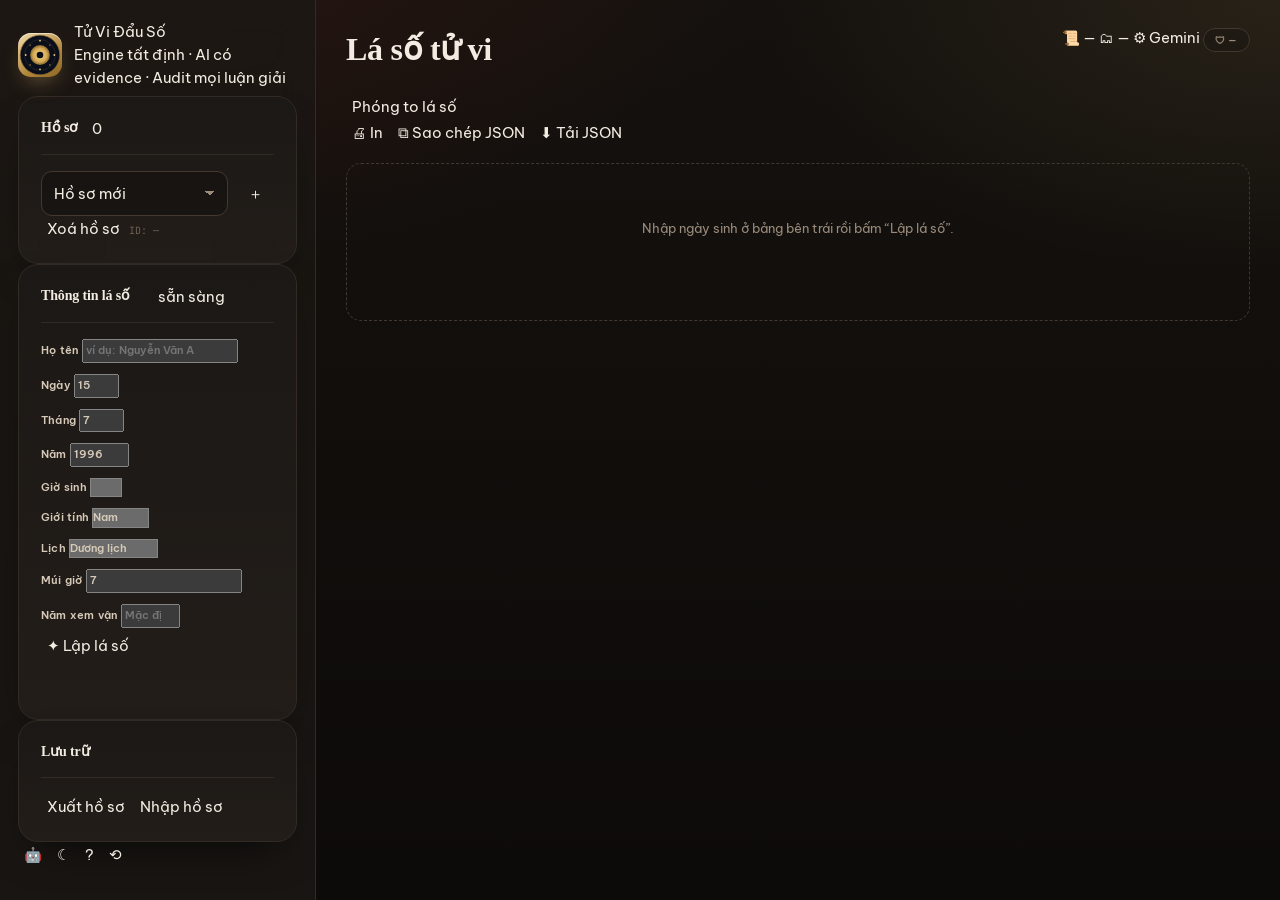
==== commit 961f53da: "Add files via upload" ====
--- a/web/index.html
+++ b/web/index.html
@@ -1,426 +1,370 @@
-<!doctype html>
-<html lang="vi" data-theme="ink">
+<!DOCTYPE html>
+<html lang="vi">
 <head>
-<meta charset="utf-8">
-<meta name="viewport" content="width=device-width,initial-scale=1,viewport-fit=cover">
-<meta name="theme-color" content="#14110e">
-<meta name="description" content="TV AI — Tử Vi Đẩu Số: engine tất định lập lá số 12 địa bàn, Cách Cục có Rule ID + Evidence, vận hạn 4 lớp, AI luận giải và Audit.">
-<meta name="color-scheme" content="dark light">
-<title>TV AI · Tử Vi Đẩu Số</title>
-
-<link rel="icon" href="data:image/svg+xml,%3Csvg xmlns='http://www.w3.org/2000/svg' viewBox='0 0 64 64'%3E%3Crect width='64' height='64' rx='14' fill='%2314110e'/%3E%3Ctext x='32' y='45' font-size='38' text-anchor='middle' fill='%23d8b46a'%3E%E2%98%AF%3C/text%3E%3C/svg%3E">
+<meta charset="UTF-8">
+<meta name="viewport" content="width=device-width, initial-scale=1.0, viewport-fit=cover">
+<meta name="theme-color" content="#0a0e1a">
+<meta name="description" content="Tử Vi Đẩu Số — Engine Python tất định, AI luận giải, có Audit.">
+<title>Tử Vi Đẩu Số — TV AI</title>
 <link rel="preconnect" href="https://fonts.googleapis.com">
 <link rel="preconnect" href="https://fonts.gstatic.com" crossorigin>
-<link rel="stylesheet" href="https://fonts.googleapis.com/css2?family=Be+Vietnam+Pro:wght@400;500;600;700;800&family=Noto+Serif:wght@500;600;700&family=JetBrains+Mono:wght@400;500&display=swap">
-
-<!-- van10.css nạp trước để style.css giữ quyền quyết định cuối -->
-<link rel="stylesheet" href="/web/van10.css">
-<link rel="stylesheet" href="/web/style.css">
+<link href="https://fonts.googleapis.com/css2?family=Cormorant+Garamond:wght@400;500;600;700&family=Be+Vietnam+Pro:wght@300;400;500;600;700&family=JetBrains+Mono:wght@400;500&display=swap" rel="stylesheet">
+<link rel="icon" type="image/svg+xml" href="data:image/svg+xml,%3Csvg xmlns='http://www.w3.org/2000/svg' viewBox='0 0 100 100'%3E%3Cdefs%3E%3CradialGradient id='g'%3E%3Cstop offset='0' stop-color='%23f0c97a'/%3E%3Cstop offset='1' stop-color='%23d4a857'/%3E%3C/radialGradient%3E%3C/defs%3E%3Ccircle cx='50' cy='50' r='44' fill='%230a0e1a'/%3E%3Ccircle cx='50' cy='50' r='34' fill='url(%23g)'/%3E%3Ccircle cx='50' cy='50' r='10' fill='%230a0e1a'/%3E%3Ccircle cx='50' cy='22' r='2.5' fill='%23f0c97a'/%3E%3Ccircle cx='78' cy='50' r='2.5' fill='%23f0c97a'/%3E%3Ccircle cx='50' cy='78' r='2.5' fill='%23f0c97a'/%3E%3Ccircle cx='22' cy='50' r='2.5' fill='%23f0c97a'/%3E%3C/svg%3E">
+<link rel="stylesheet" href="style.css">
 </head>
-
 <body>
+
 <a class="skip-link" href="#view-chart">Bỏ qua điều hướng</a>
 
 <noscript>
   <div class="noscript-note">Ứng dụng cần JavaScript để lập lá số và luận giải. Vui lòng bật JavaScript.</div>
 </noscript>
 
+<!-- Starfield background -->
+<div class="starfield" aria-hidden="true">
+  <div class="stars-layer stars-near"></div>
+  <div class="stars-layer stars-mid"></div>
+  <div class="stars-layer stars-far"></div>
+  <div class="aurora aurora-1"></div>
+  <div class="aurora aurora-2"></div>
+</div>
+
 <div class="app" id="app">
 
   <!-- ═══════════════════════ SIDEBAR ═══════════════════════ -->
   <aside class="sidebar" id="sidebar" aria-label="Bảng điều khiển lá số">
-
-    <div class="brand">
-      <div class="brand-mark" aria-hidden="true">☯</div>
-      <div class="brand-text">
-        <b>TV AI</b>
-        <span>Engine → Evidence → AI → Audit</span>
-      </div>
-      <button class="icon-btn drawer-close" id="drawerCloseBtn" type="button" title="Đóng bảng điều khiển" aria-label="Đóng bảng điều khiển">✕</button>
-    </div>
-
-    <div class="side-title">Hồ sơ lá số</div>
-
-    <div class="profile-manager card-mini">
-      <div class="profile-row">
-        <select id="profileSelect" aria-label="Chọn hồ sơ đã lưu">
-          <option value="">Hồ sơ mới</option>
-        </select>
-        <button class="icon-btn" id="newProfileBtn" type="button" title="Hồ sơ mới" aria-label="Tạo hồ sơ mới">＋</button>
-      </div>
-      <div class="profile-foot">
-        <div class="profile-id" id="profileId">ID: —</div>
-        <button class="link-btn danger" id="deleteProfileBtn" type="button" title="Xóa hồ sơ đang chọn">Xóa hồ sơ</button>
-      </div>
-    </div>
-
-    <div class="profile-box">
-      <label for="name">Họ tên</label>
-      <input id="name" placeholder="Không bắt buộc" autocomplete="name">
-
-      <div class="two">
-        <div>
-          <label for="day">Ngày</label>
-          <input id="day" type="number" value="1" min="1" max="31" inputmode="numeric">
-        </div>
-        <div>
-          <label for="month">Tháng</label>
-          <input id="month" type="number" value="1" min="1" max="12" inputmode="numeric">
-        </div>
-      </div>
-
-      <label for="year">Năm sinh</label>
-      <input id="year" type="number" value="1996" min="1800" max="2200" inputmode="numeric">
-
-      <div class="two">
-        <div>
-          <label for="hour">Giờ sinh</label>
-          <select id="hour">
-            <option>Tý</option><option>Sửu</option><option>Dần</option><option>Mão</option>
-            <option>Thìn</option><option>Tỵ</option><option>Ngọ</option><option>Mùi</option>
-            <option>Thân</option><option>Dậu</option><option>Tuất</option><option>Hợi</option>
+    <div class="sidebar-inner">
+
+      <!-- Brand -->
+      <div class="brand">
+        <div class="brand-mark" aria-hidden="true">
+          <svg viewBox="0 0 80 80" width="44" height="44">
+            <defs>
+              <radialGradient id="brand-g" cx="50%" cy="50%" r="50%">
+                <stop offset="0" stop-color="#f5d97a"/>
+                <stop offset=".7" stop-color="#d4a857"/>
+                <stop offset="1" stop-color="#8a6a2c"/>
+              </radialGradient>
+            </defs>
+            <circle cx="40" cy="40" r="36" fill="#0a0e1a" stroke="url(#brand-g)" stroke-width="1.2"/>
+            <circle cx="40" cy="40" r="28" fill="none" stroke="url(#brand-g)" stroke-width=".6" opacity=".6"/>
+            <circle cx="40" cy="40" r="18" fill="url(#brand-g)"/>
+            <circle cx="40" cy="40" r="6" fill="#0a0e1a"/>
+            <!-- Cardinal points -->
+            <g fill="#f0c97a">
+              <circle cx="40" cy="14" r="1.6"/>
+              <circle cx="66" cy="40" r="1.6"/>
+              <circle cx="40" cy="66" r="1.6"/>
+              <circle cx="14" cy="40" r="1.6"/>
+              <circle cx="58" cy="22" r="1"/>
+              <circle cx="58" cy="58" r="1"/>
+              <circle cx="22" cy="58" r="1"/>
+              <circle cx="22" cy="22" r="1"/>
+            </g>
+          </svg>
+        </div>
+        <div class="brand-text">
+          <div class="brand-name">Tử Vi Đẩu Số</div>
+          <div class="brand-tag">Engine tất định · AI có evidence · Audit mọi luận giải</div>
+        </div>
+      </div>
+
+      <!-- Profile selector -->
+      <section class="card profile-card">
+        <div class="card-head">
+          <h3>Hồ sơ</h3>
+          <span class="badge" id="profileCount">0</span>
+        </div>
+        <div class="profile-row">
+          <select id="profileSelect" class="select" aria-label="Chọn hồ sơ">
+            <option value="">— Chọn hồ sơ —</option>
           </select>
-        </div>
-        <div>
-          <label for="gender">Giới tính</label>
-          <select id="gender"><option>Nam</option><option>Nữ</option></select>
-        </div>
-      </div>
-
-      <div class="two">
-        <div>
-          <label for="calendar">Lịch</label>
-          <select id="calendar">
-            <option value="true">Dương lịch</option>
-            <option value="false">Âm lịch</option>
-          </select>
-        </div>
-        <div>
-          <label for="tz">Múi giờ</label>
-          <input id="tz" type="number" value="7" step="0.5" min="-12" max="14" inputmode="decimal">
-        </div>
-      </div>
-
-      <label for="viewYear">Năm xem</label>
-      <input id="viewYear" type="number" min="1800" max="2200" step="1" inputmode="numeric">
-      <div class="view-year-help">Năm này được gửi vào <code>nam_xem</code> / <code>year</code>, dùng cho Đại vận · Lưu niên Đại vận · Tiểu vận · Lưu niên năm.</div>
-
-      <button class="primary" id="calcBtn" type="button">
-        <span>Lập lá số</span>
-        <kbd>Ctrl ↵</kbd>
-      </button>
-      <div id="status" class="status" role="status" aria-live="polite"></div>
-    </div>
-
-    <div class="side-title">Điều hướng</div>
-    <nav class="side-nav" aria-label="Khu vực làm việc">
-      <button class="nav active" type="button" data-view="chart"><i aria-hidden="true">◈</i> 12 Địa Bàn</button>
-      <button class="nav" type="button" data-view="cach"><i aria-hidden="true">✦</i> Cách Cục <span class="nav-badge" id="cachBadge">0</span></button>
-      <button class="nav" type="button" data-view="stars"><i aria-hidden="true">☷</i> Danh bạ sao</button>
-      <button class="nav" type="button" data-view="relations"><i aria-hidden="true">◎</i> Quan hệ cung</button>
-      <button class="nav" type="button" data-view="ai"><i aria-hidden="true">✎</i> AI luận giải</button>
-      <button class="nav" type="button" data-view="audit"><i aria-hidden="true">✓</i> Evidence / Audit</button>
-      <button class="nav" type="button" data-view="data"><i aria-hidden="true">⌘</i> Dữ liệu engine</button>
-    </nav>
-
-    <div class="side-foot">
-      <span class="dot" id="engineDot"></span>
-      <span id="engineStatusText">Đang kiểm tra engine…</span>
+          <button id="newProfileBtn" class="btn btn-ghost" type="button" title="Tạo hồ sơ mới">＋</button>
+        </div>
+        <div class="profile-actions">
+          <button id="deleteProfileBtn" class="btn btn-quiet" type="button">Xoá hồ sơ</button>
+          <span class="profile-id" id="profileId" title="ID hồ sơ">—</span>
+        </div>
+      </section>
+
+      <!-- Birth form -->
+      <section class="card form-card">
+        <div class="card-head">
+          <h3>Thông tin lá số</h3>
+          <span class="badge badge-live" id="engineDot" title="Trạng thái engine"></span>
+          <span class="engine-status" id="engineStatusText">sẵn sàng</span>
+        </div>
+        <form id="lapSoForm" autocomplete="off">
+          <label class="field">
+            <span>Họ tên</span>
+            <input id="name" name="name" type="text" placeholder="ví dụ: Nguyễn Văn A" maxlength="80">
+          </label>
+          <div class="grid-3">
+            <label class="field">
+              <span>Ngày</span>
+              <input id="day" name="day" type="number" min="1" max="31" value="15">
+            </label>
+            <label class="field">
+              <span>Tháng</span>
+              <input id="month" name="month" type="number" min="1" max="12" value="7">
+            </label>
+            <label class="field">
+              <span>Năm</span>
+              <input id="year" name="year" type="number" min="1800" max="2200" value="1996">
+            </label>
+          </div>
+          <div class="grid-2">
+            <label class="field">
+              <span>Giờ sinh</span>
+              <select id="hour" name="hour" class="select"></select>
+            </label>
+            <label class="field">
+              <span>Giới tính</span>
+              <select id="gender" name="gender" class="select">
+                <option value="Nam">Nam</option>
+                <option value="Nữ">Nữ</option>
+              </select>
+            </label>
+          </div>
+          <div class="grid-2">
+            <label class="field">
+              <span>Lịch</span>
+              <select id="calendar" name="calendar" class="select">
+                <option value="true">Dương lịch</option>
+                <option value="false">Âm lịch</option>
+              </select>
+            </label>
+            <label class="field">
+              <span>Múi giờ</span>
+              <input id="tz" name="tz" type="number" step="0.5" value="7">
+            </label>
+          </div>
+          <label class="field">
+            <span>Năm xem vận</span>
+            <input id="viewYear" name="viewYear" type="number" min="1800" max="2200" placeholder="Mặc định = năm hiện tại">
+          </label>
+
+          <button id="calcBtn" class="btn btn-primary btn-block" type="submit">
+            <span class="btn-icon" aria-hidden="true">✦</span>
+            <span>Lập lá số</span>
+          </button>
+
+          <p class="status" id="status" role="status" aria-live="polite"></p>
+        </form>
+        <div class="quick-summary" id="quickSummary" hidden>
+          <div class="qs-row"><span>Mệnh</span><strong id="sMenh">—</strong></div>
+          <div class="qs-row"><span>Bản mệnh</span><strong id="sBanMenh">—</strong></div>
+          <div class="qs-row"><span>Cục</span><strong id="sCuc">—</strong></div>
+          <div class="qs-row qs-cach"><span>Cách cục</span><strong id="sCach">—</strong></div>
+          <div class="qs-legend" id="nguHanhLegend"></div>
+          <div class="qs-legend" id="relationLegend"></div>
+        </div>
+      </section>
+
+      <!-- Storage info -->
+      <section class="card storage-card" id="storageInfo">
+        <div class="card-head"><h3>Lưu trữ</h3></div>
+        <div class="storage-actions">
+          <button id="exportProfileBtn" class="btn btn-quiet" type="button">Xuất hồ sơ</button>
+          <button id="importProfileBtn" class="btn btn-quiet" type="button">Nhập hồ sơ</button>
+          <input type="file" id="importProfileInput" accept="application/json" hidden>
+        </div>
+      </section>
+
+      <!-- Bottom toolbar -->
+      <div class="sidebar-foot">
+        <button id="aiSettingsBtn" class="btn btn-ghost btn-icon-only" type="button" title="Cấu hình AI" aria-label="Cấu hình AI">🤖</button>
+        <button id="themeBtn" class="btn btn-ghost btn-icon-only" type="button" title="Đổi giao diện" aria-label="Đổi giao diện">☾</button>
+        <button id="helpBtn" class="btn btn-ghost btn-icon-only" type="button" title="Trợ giúp" aria-label="Trợ giúp">?</button>
+        <button id="resetBtn" class="btn btn-ghost btn-icon-only" type="button" title="Đặt lại" aria-label="Đặt lại">⟲</button>
+      </div>
+
     </div>
   </aside>
 
   <div class="drawer-scrim" id="drawerScrim" hidden></div>
+  <button class="drawer-close" id="drawerCloseBtn" type="button" aria-label="Đóng menu">×</button>
 
   <!-- ═══════════════════════ MAIN ═══════════════════════ -->
   <main class="main">
 
+    <!-- Topbar -->
     <header class="topbar">
-      <div class="topbar-lead">
-        <button class="icon-btn menu-btn" id="menuBtn" type="button" title="Mở bảng điều khiển" aria-label="Mở bảng điều khiển" aria-expanded="false">☰</button>
-        <div>
-          <div class="eyebrow">Tử Vi Đẩu Số</div>
-          <h1 id="pageTitle">12 Địa Bàn</h1>
-          <div class="engine-strip">
-            <span>Engine <b>V2</b></span>
-            <span>Rules <b id="ruleCount">—</b></span>
-            <span>Thư viện <b id="cachLibraryCount">—</b></span>
-            <span>AI <b id="aiProviderBadge">—</b></span>
-            <span id="auditStatus" class="ok">Audit ready</span>
-          </div>
-        </div>
-      </div>
-
-      <div class="top-actions">
-        <button class="ghost" id="printBtn" type="button">In / PDF</button>
-        <button class="ghost" id="copyJsonBtn" type="button">Sao chép JSON</button>
-        <button class="ghost" id="downloadJsonBtn" type="button">Tải JSON</button>
-        <button class="ghost" id="exportProfileBtn" type="button">Xuất hồ sơ</button>
-        <button class="ghost" id="importProfileBtn" type="button">Nhập hồ sơ</button>
-        <button class="ghost" id="aiSettingsBtn" type="button">Thiết lập AI</button>
-        <button class="ghost" id="themeBtn" type="button" title="Đổi giao diện sáng / tối">◐ Giao diện</button>
-        <button class="ghost" id="helpBtn" type="button" title="Phím tắt">? Phím tắt</button>
-        <button class="ghost danger" id="resetBtn" type="button">Xóa</button>
-        <input id="importProfileInput" type="file" accept="application/json" hidden>
+      <div class="topbar-left">
+        <button class="menu-btn" id="menuBtn" type="button" aria-label="Mở menu" aria-controls="sidebar">
+          <span></span><span></span><span></span>
+        </button>
+        <h1 class="page-title" id="pageTitle">Lá số tử vi</h1>
+      </div>
+      <div class="topbar-meta">
+        <span class="meta-chip" title="Số rule audit">📜 <span id="ruleCount">—</span></span>
+        <span class="meta-chip" title="Thư viện cách cục">🗂 <span id="cachLibraryCount">—</span></span>
+        <span class="meta-chip" title="AI provider" id="aiProviderBadge">⚙ Gemini</span>
+        <span class="meta-chip" title="Audit" id="auditStatus">🛡 —</span>
       </div>
     </header>
 
-    <nav class="tabbar" aria-label="Chuyển khu vực">
-      <button class="nav active" type="button" data-view="chart">12 Địa Bàn</button>
-      <button class="nav" type="button" data-view="cach">Cách Cục</button>
-      <button class="nav" type="button" data-view="stars">Danh bạ sao</button>
-      <button class="nav" type="button" data-view="relations">Quan hệ cung</button>
-      <button class="nav" type="button" data-view="ai">AI luận giải</button>
-      <button class="nav" type="button" data-view="audit">Audit</button>
-      <button class="nav" type="button" data-view="data">Dữ liệu</button>
+    <!-- Tab navigation -->
+    <nav class="tabbar" role="tablist" aria-label="Chế độ xem">
+      <button class="tab active" role="tab" aria-selected="true" data-target="view-chart">✶ Lá số</button>
+      <button class="tab" role="tab" aria-selected="false" data-target="view-cach">⚖ Cách cục</button>
+      <button class="tab" role="tab" aria-selected="false" data-target="view-stars">★ Sao</button>
+      <button class="tab" role="tab" aria-selected="false" data-target="view-relations">⌘ Quan hệ</button>
+      <button class="tab" role="tab" aria-selected="false" data-target="view-ai">✦ Luận giải AI</button>
+      <button class="tab" role="tab" aria-selected="false" data-target="view-audit">🛡 Audit</button>
+      <button class="tab" role="tab" aria-selected="false" data-target="view-data">{ } Dữ liệu</button>
     </nav>
 
-    <!-- ─────────── VIEW: CHART ─────────── -->
-    <section id="view-chart" class="view active" aria-label="12 Địa Bàn">
-
-      <div class="stats">
-        <div><span>Cung Mệnh</span><b id="sMenh">—</b></div>
-        <div><span>Bản Mệnh</span><b id="sBanMenh">—</b></div>
-        <div><span>Mệnh Cục</span><b id="sCuc">—</b></div>
-        <div><span>Số sao hiện diện</span><b id="sCach">0</b></div>
-      </div>
-
-      <section class="legend-panel card">
-        <div class="card-head compact">
-          <div>
-            <h2>Hệ quy chiếu</h2>
-            <span>Tô màu ngũ hành · nhấn mạnh Tam Hợp / Xung Chiếu / Nhị Hợp / Giáp Cung ngay trên bàn số</span>
-          </div>
-        </div>
-        <div class="legend-grid">
-          <div>
-            <div class="legend-title">Ngũ hành</div>
-            <div id="nguHanhLegend" class="legend-items"><span class="source-chip">Chưa có dữ liệu</span></div>
-          </div>
-          <div>
-            <div class="legend-title">Quan hệ cung</div>
-            <div id="relationLegend" class="legend-items relation-legend"><span class="source-chip">Chọn một cung để xem</span></div>
-          </div>
-          <div>
-            <div class="legend-title">Cung đang chọn</div>
-            <div id="selectionSummary" class="selection-summary empty-state">Chưa chọn cung.</div>
-          </div>
-        </div>
-      </section>
-
-      <div class="workspace">
-        <section class="card chart-card">
-          <div class="card-head">
-            <div>
-              <h2>12 Địa Bàn</h2>
-              <span>Chọn một cung để xem quan hệ Tam Hợp · Xung Chiếu · Nhị Hợp · Giáp Cung</span>
+    <!-- VIEW: CHART -->
+    <section id="view-chart" class="view view-chart active" role="tabpanel">
+      <div class="chart-toolbar">
+        <button id="focusBoardBtn" class="btn btn-quiet" type="button">Phóng to lá số</button>
+        <div class="chart-toolbar-right">
+          <button id="printBtn" class="btn btn-quiet" type="button">🖨 In</button>
+          <button id="copyJsonBtn" class="btn btn-quiet" type="button">⧉ Sao chép JSON</button>
+          <button id="downloadJsonBtn" class="btn btn-quiet" type="button">⬇ Tải JSON</button>
+        </div>
+      </div>
+
+      <!-- Board -->
+      <div class="board-shell" id="boardShell">
+        <div class="board-frame">
+          <div class="board-corners">
+            <span class="corner tl"></span><span class="corner tr"></span>
+            <span class="corner bl"></span><span class="corner br"></span>
+          </div>
+          <div class="board" id="board" aria-label="Lá số 12 cung"></div>
+          <div class="board-center" id="boardCenter" aria-hidden="false">
+            <div class="center-medallion" id="cachBadge" title="Cách cục lá số">—</div>
+            <div class="center-name" id="detail">—</div>
+            <div class="center-summary" id="summary">—</div>
+            <div class="center-van" id="van10Panel"><div class="van-empty">Chưa có dữ liệu vận hạn 10 năm. Hãy lập lá số trước.</div></div>
+          </div>
+        </div>
+      </div>
+
+      <div class="cach-card" id="cachCard" hidden>
+        <div class="cach-head">
+          <h3>Cách cục khớp</h3>
+          <span class="cach-count" id="cachCount">0</span>
+        </div>
+        <div class="cach-list" id="cachList"></div>
+      </div>
+    </section>
+
+    <!-- VIEW: CACH CUC -->
+    <section id="view-cach" class="view" role="tabpanel" hidden>
+      <div class="library-toolbar">
+        <input id="cachLibrarySearch" class="input" type="search" placeholder="🔍 Tìm trong thư viện cách cục…">
+        <button id="reloadCachLibraryBtn" class="btn btn-quiet" type="button">↻ Tải lại</button>
+      </div>
+      <div class="cach-library" id="cachLibrary" aria-live="polite">
+        <div class="empty">Đang tải thư viện cách cục…</div>
+      </div>
+    </section>
+
+    <!-- VIEW: STARS -->
+    <section id="view-stars" class="view" role="tabpanel" hidden>
+      <div class="library-toolbar">
+        <input id="starSearch" class="input" type="search" placeholder="🔍 Tìm sao…">
+      </div>
+      <div class="star-catalog" id="starCatalog">
+        <div class="empty">Hãy lập lá số để xem danh mục sao của bạn.</div>
+      </div>
+    </section>
+
+    <!-- VIEW: RELATIONS -->
+    <section id="view-relations" class="view" role="tabpanel" hidden>
+      <p class="relation-subtitle" id="relationSubtitle">Quan hệ Địa Chi: Tam Hợp · Xung Chiếu · Nhị Hợp · Giáp Cung. Engine là nguồn authoritative, frontend chỉ hiển thị.</p>
+      <div class="relation-panel" id="relationPanel">
+        <div class="empty">Chọn một cung trong lá số để xem quan hệ.</div>
+      </div>
+    </section>
+
+    <!-- VIEW: AI -->
+    <section id="view-ai" class="view" role="tabpanel" hidden>
+      <div class="ai-grid">
+        <div class="ai-main">
+          <div class="ai-toolbar">
+            <button id="tocBtn" class="btn btn-quiet" type="button">Mục lục</button>
+            <button id="copyAnswerBtn" class="btn btn-quiet" type="button">⧉ Sao chép</button>
+            <button id="exportAnswerBtn" class="btn btn-quiet" type="button">⬇ Xuất văn bản</button>
+          </div>
+          <div class="chat" id="chat" aria-live="polite">
+            <div class="chat-empty">
+              <div class="chat-empty-glyph">✦</div>
+              <h3>Đặt câu hỏi cho AI</h3>
+              <p>AI nhận context đã <em>audit</em> từ engine. Không suy luận trên dữ liệu thiếu.</p>
             </div>
-            <div class="card-actions">
-              <button class="ghost small" id="focusBoardBtn" type="button">Tập trung bàn số</button>
+          </div>
+          <div class="quick-ask" id="quickAsk">
+            <button class="chip" data-q="Năm nay vận của tôi thế nào?">Năm nay vận của tôi?</button>
+            <button class="chip" data-q="Cách cục lá số này thuộc loại nào, điểm mạnh và rủi ro?">Phân tích cách cục</button>
+            <button class="chip" data-q="Tài vận và sự nghiệp 10 năm tới ra sao?">Tài vận 10 năm</button>
+            <button class="chip" data-q="Quan hệ và gia đạo năm nay cần lưu ý gì?">Quan hệ gia đạo</button>
+            <button class="chip" data-q="Sức khoẻ cần chú ý những gì?">Sức khoẻ</button>
+          </div>
+          <form id="askForm" class="ask-form">
+            <textarea id="question" name="question" placeholder="Đặt câu hỏi cho AI (tối đa 8000 ký tự)…" rows="3" required></textarea>
+            <div class="ask-form-foot">
+              <span class="counter"><span id="qCount">0</span> / 8000</span>
+              <button id="askBtn" type="submit" class="btn btn-primary">
+                <span class="btn-icon">✦</span><span>Hỏi AI</span>
+              </button>
             </div>
-          </div>
-
-          <div class="board-shell" id="boardShell">
-            <div id="board" class="board"></div>
-            <div class="board-center" id="boardCenter">
-              <div class="bc-empty">Chưa lập lá số</div>
-            </div>
-          </div>
-
-          <div id="detail" class="detail hidden" aria-hidden="true"></div>
-        </section>
-
-        <aside class="card summary-card">
-          <h2>Thông tin lá số</h2>
-          <div id="summary">Chưa có dữ liệu.</div>
-          <div id="storageInfo" class="storage-info"></div>
+          </form>
+        </div>
+
+        <aside class="ai-side">
+          <section class="card">
+            <div class="card-head"><h3>Cấu hình AI</h3></div>
+            <label class="field">
+              <span>Provider</span>
+              <select id="aiProviderSelect" class="select">
+                <option value="gemini">Gemini</option>
+                <option value="openai">OpenAI / ChatGPT</option>
+              </select>
+            </label>
+            <label class="field">
+              <span>Chế độ luận giải</span>
+              <select id="aiModeSelect" class="select"></select>
+            </label>
+            <p class="ai-mode-desc" id="aiModeDesc">—</p>
+            <button id="saveAiPrefBtn" class="btn btn-quiet btn-block" type="button">💾 Lưu tuỳ chọn</button>
+            <div class="ai-info" id="aiInfo"></div>
+            <div class="ai-sources" id="aiSources"></div>
+          </section>
         </aside>
       </div>
-
-      <div id="van10Panel"></div>
-    </section>
-
-    <!-- ─────────── VIEW: CÁCH CỤC ─────────── -->
-    <section id="view-cach" class="view" aria-label="Cách Cục">
+    </section>
+
+    <!-- VIEW: AUDIT -->
+    <section id="view-audit" class="view" role="tabpanel" hidden>
       <div class="card">
         <div class="card-head">
-          <div>
-            <h2>Cách Cục xác nhận từ Engine</h2>
-            <span>Chỉ hiển thị Cách Cục có Rule ID + Evidence. Không tự sinh tên ngoài rule engine.</span>
-          </div>
-          <strong id="cachCount">0</strong>
-        </div>
-        <div id="cachList" class="cach-list">
-          <div class="empty">Chưa có Cách Cục được xác định.</div>
-        </div>
-      </div>
-
+          <h3>Audit mọi luận giải</h3>
+          <span class="badge badge-audit" id="nameAuditBadge">—</span>
+        </div>
+        <p class="muted">Engine là nguồn <strong>authoritative</strong>. Mọi phát biểu của AI phải khớp rule + evidence. Nếu không khớp, AI không được phát biểu.</p>
+        <button id="runAuditBtn" class="btn btn-primary" type="button">
+          <span class="btn-icon">🛡</span><span>Chạy audit</span>
+        </button>
+        <div class="audit-result" id="auditResult" aria-live="polite"></div>
+        <div class="audit-name-result" id="auditNameResult"></div>
+      </div>
+    </section>
+
+    <!-- VIEW: DATA -->
+    <section id="view-data" class="view" role="tabpanel" hidden>
       <div class="card">
         <div class="card-head">
-          <div>
-            <h2>Thư viện rule Cách Cục</h2>
-            <span>Toàn bộ rule engine đang nạp từ <code>/api/cach-cuc</code> — tra cứu định nghĩa gốc</span>
-          </div>
-          <div class="card-actions">
-            <button class="ghost small" id="reloadCachLibraryBtn" type="button">Tải lại</button>
-          </div>
-        </div>
-        <div class="toolbar-inline">
-          <input id="cachLibrarySearch" type="search" placeholder="Lọc theo tên rule, Rule ID hoặc nhóm">
-          <div class="toolbar-hint">Danh sách chỉ để tra cứu, không dùng để gán Cách Cục cho lá số.</div>
-        </div>
-        <div id="cachLibrary" class="cach-library">
-          <div class="empty">Đang tải thư viện rule…</div>
-        </div>
-      </div>
-    </section>
-
-    <!-- ─────────── VIEW: DANH BẠ SAO ─────────── -->
-    <section id="view-stars" class="view" aria-label="Danh bạ sao">
-      <div class="card">
-        <div class="card-head">
-          <div>
-            <h2>Danh bạ sao</h2>
-            <span>Tổng hợp toàn bộ sao hiện diện trên 12 cung từ dữ liệu engine</span>
-          </div>
-        </div>
-        <div class="toolbar-inline">
-          <input id="starSearch" type="search" placeholder="Lọc theo tên sao hoặc cung">
-          <div class="toolbar-hint">Tìm nhanh theo sao, cung hoặc ngũ hành. Nhấn <kbd>/</kbd> để vào ô tìm.</div>
-        </div>
-        <div id="starCatalog" class="star-catalog">
-          <div class="empty">Lập lá số để xem danh bạ sao.</div>
-        </div>
-      </div>
-    </section>
-
-    <!-- ─────────── VIEW: QUAN HỆ CUNG ─────────── -->
-    <section id="view-relations" class="view" aria-label="Quan hệ cung">
-      <div class="card">
-        <div class="card-head">
-          <div>
-            <h2>Quan hệ cung</h2>
-            <span id="relationSubtitle">Chọn một cung trên 12 Địa Bàn</span>
-          </div>
-        </div>
-        <div id="relationPanel" class="relation-grid">
-          <div class="empty">Chọn một cung để xem quan hệ.</div>
-        </div>
-      </div>
-    </section>
-
-    <!-- ─────────── VIEW: AI ─────────── -->
-    <section id="view-ai" class="view" aria-label="AI luận giải">
-      <div class="ai-layout">
-        <section class="card chat-card">
-          <div class="chat-head">
-            <div>
-              <h2>AI luận giải</h2>
-              <span>Luận theo dữ liệu Engine authoritative đã audit</span>
-            </div>
-            <div class="card-actions">
-              <button class="ghost small" id="tocBtn" type="button">Mục lục</button>
-              <button class="ghost small" id="copyAnswerBtn" type="button">Sao chép</button>
-              <button class="ghost small" id="exportAnswerBtn" type="button">Tải .md</button>
-            </div>
-          </div>
-
-          <div class="chat" id="chat">
-            <div class="assistant msg-bubble"><small>AI Tử Vi</small>Hãy lập lá số rồi đặt câu hỏi.</div>
-          </div>
-
-          <div class="quick-ask" id="quickAsk">
-            <button class="ghost small" type="button" data-q="Luận tổng quan cung Mệnh, Thân và cách cục chủ đạo.">Tổng quan Mệnh · Thân</button>
-            <button class="ghost small" type="button" data-q="Luận sự nghiệp qua cung Quan Lộc và tam phương tứ chính.">Sự nghiệp</button>
-            <button class="ghost small" type="button" data-q="Luận tài lộc qua cung Tài Bạch, Phúc Đức và các sao tài.">Tài lộc</button>
-            <button class="ghost small" type="button" data-q="Luận hôn nhân, tình cảm qua cung Phu Thê và quan hệ xung chiếu.">Hôn nhân</button>
-            <button class="ghost small" type="button" data-q="Luận vận hạn năm xem: Đại vận, Lưu niên Đại vận, Tiểu vận, Lưu niên năm.">Vận hạn năm xem</button>
-          </div>
-
-          <div class="composer">
-            <textarea id="question" rows="3" placeholder="Nhập câu hỏi... Enter để gửi, Shift + Enter để xuống dòng"></textarea>
-            <div class="composer-side">
-              <button class="primary" id="askBtn" type="button">Gửi</button>
-              <div class="composer-count"><span id="qCount">0</span>/8000</div>
-            </div>
-          </div>
-        </section>
-
-        <aside class="card context-card">
-          <h2>Thiết lập AI</h2>
-          <div class="ai-pref">
-            <label for="aiProviderSelect">Nhà cung cấp</label>
-            <select id="aiProviderSelect"></select>
-            <label for="aiModeSelect">Chế độ luận giải</label>
-            <select id="aiModeSelect"></select>
-            <div class="ai-mode-desc" id="aiModeDesc">—</div>
-            <button class="ghost small" id="saveAiPrefBtn" type="button">Lưu thiết lập</button>
-          </div>
-
-          <h2 class="mt">Dữ liệu AI</h2>
-          <div id="aiInfo">Chưa có lá số.</div>
-          <div id="aiSources" class="sources"></div>
-        </aside>
-      </div>
-    </section>
-
-    <!-- ─────────── VIEW: AUDIT ─────────── -->
-    <section id="view-audit" class="view" aria-label="Evidence và Audit">
-      <div class="audit-grid">
-        <div class="audit-col">
-          <section class="card">
-            <div class="card-head">
-              <div>
-                <h2>Audit cấu trúc Engine</h2>
-                <span>12 cung · mapping chính tinh / phụ tinh / Tràng Sinh · evidence Cách Cục</span>
-              </div>
-              <button class="ghost small" id="runAuditBtn" type="button">Chạy Audit</button>
-            </div>
-            <div id="auditResult" class="audit-result">
-              <div class="empty">Lập lá số rồi bấm “Chạy Audit”.</div>
-            </div>
-          </section>
-
-          <section class="card">
-            <div class="card-head">
-              <div>
-                <h2>Audit tên Cách Cục trong bài luận AI</h2>
-                <span>Đối chiếu mọi tên Cách Cục AI dùng với rule có evidence từ engine</span>
-              </div>
-              <span class="tag" id="nameAuditBadge">Chưa chạy</span>
-            </div>
-            <div id="auditNameResult" class="audit-result">
-              <div class="empty">Chưa có bài luận để kiểm tra.</div>
-            </div>
-          </section>
-        </div>
-
-        <aside class="card">
-          <h2>Nguyên tắc</h2>
-          <div class="rule-list">
-            <div>✓ Chỉ Cách Cục có evidence từ Engine mới được gọi tên.</div>
-            <div>✓ Rule ID phải truy được.</div>
-            <div>✓ Không tự suy ra Tam Hợp / Xung Chiếu / Nhị Hợp / Giáp Cung.</div>
-            <div>✓ Vận hạn lấy từ engine, không tính lại trong UI.</div>
-            <div>✓ Audit phải chỉ rõ field nào có dữ liệu và field nào thiếu.</div>
-          </div>
-        </aside>
-      </div>
-    </section>
-
-    <!-- ─────────── VIEW: DATA ─────────── -->
-    <section id="view-data" class="view" aria-label="Dữ liệu engine">
-      <div class="card">
-        <div class="card-head">
-          <div>
-            <h2>Dữ liệu engine</h2>
-            <span>Payload thô do <code>/api/lap-so</code> trả về — nguồn authoritative của toàn bộ giao diện</span>
-          </div>
-          <div class="card-actions">
-            <button class="ghost small" id="copyJsonInlineBtn" type="button">Sao chép</button>
-            <button class="ghost small" id="jsonSizeBadge" type="button" disabled>0 KB</button>
-          </div>
-        </div>
-        <pre id="jsonBox">Chưa có dữ liệu.</pre>
+          <h3>JSON trả về từ Engine</h3>
+          <span class="json-size" id="jsonSizeBadge">0 KB</span>
+        </div>
+        <div class="json-actions">
+          <button id="copyJsonInlineBtn" class="btn btn-quiet" type="button">⧉ Sao chép</button>
+        </div>
+        <pre class="json-box" id="jsonBox" tabindex="0">{ }</pre>
       </div>
     </section>
 
@@ -430,24 +374,25 @@
 <div class="toast-host" id="toastHost" aria-live="polite" aria-atomic="false"></div>
 
 <dialog id="helpDialog" class="help-dialog">
-  <h2>Phím tắt</h2>
-  <div class="help-grid">
-    <div><kbd>Ctrl</kbd> + <kbd>↵</kbd></div><div>Lập lá số</div>
-    <div><kbd>1</kbd> … <kbd>7</kbd></div><div>Chuyển khu vực làm việc</div>
-    <div><kbd>/</kbd></div><div>Vào ô tìm sao</div>
-    <div><kbd>↵</kbd></div><div>Gửi câu hỏi AI (Shift + ↵ để xuống dòng)</div>
-    <div><kbd>F</kbd></div><div>Bật / tắt tập trung bàn số</div>
-    <div><kbd>T</kbd></div><div>Đổi giao diện sáng / tối</div>
-    <div><kbd>Esc</kbd></div><div>Đóng bảng điều khiển / hộp thoại</div>
+  <div class="dialog-inner">
+    <div class="dialog-head">
+      <h2>Phím tắt & trợ giúp</h2>
+      <button id="helpCloseBtn" class="btn btn-icon-only" type="button" aria-label="Đóng">×</button>
+    </div>
+    <div class="dialog-body">
+      <div class="kbd-grid">
+        <div><kbd>Ctrl</kbd>+<kbd>Enter</kbd></div><div>Lập lá số</div>
+        <div><kbd>Ctrl</kbd>+<kbd>K</kbd></div><div>Tìm sao/cách cục</div>
+        <div><kbd>Ctrl</kbd>+<kbd>P</kbd></div><div>In lá số</div>
+        <div><kbd>?</kbd></div><div>Mở trợ giúp</div>
+      </div>
+      <p class="muted">Mọi phát biểu của AI phải khớp <em>Rule ID</em> + <em>Evidence</em> trong cung. Audit trước khi tin.</p>
+    </div>
   </div>
-  <button class="primary" id="helpCloseBtn" type="button">Đóng</button>
 </dialog>
 
-<script src="/web/app.js" defer></script>
-<script src="/web/van10.js" defer></script>
-<script src="/web/audit-ui.js" defer></script>
-<script src="/web/ui-enhancements.js" defer></script>
-<script src="/web/shell.js" defer></script>
-<script type="module" src="https://static.cloudflareinsights.com/beacon.min.js/v4513226cdae34746b4dedf0b4dfa099e1781791509496" integrity="sha512-ZE9pZaUXND66v380QUtch/5sE9tPFh2zg45pR2PB0CVkCtOREv2AJKkSidISWkysEuQ0EH8faUU5du78bx87UQ==" data-cf-beacon='{"version":"2024.11.0","token":"4edd5f8ec12a48cfa682ab8261b80a79"}' crossorigin="anonymous"></script>
+<!-- Optional: features.js is injected server-side if present -->
+<script src="style.css" onerror="/* allow missing css in dev */" hidden></script>
+<script src="app.js" defer></script>
 </body>
 </html>
